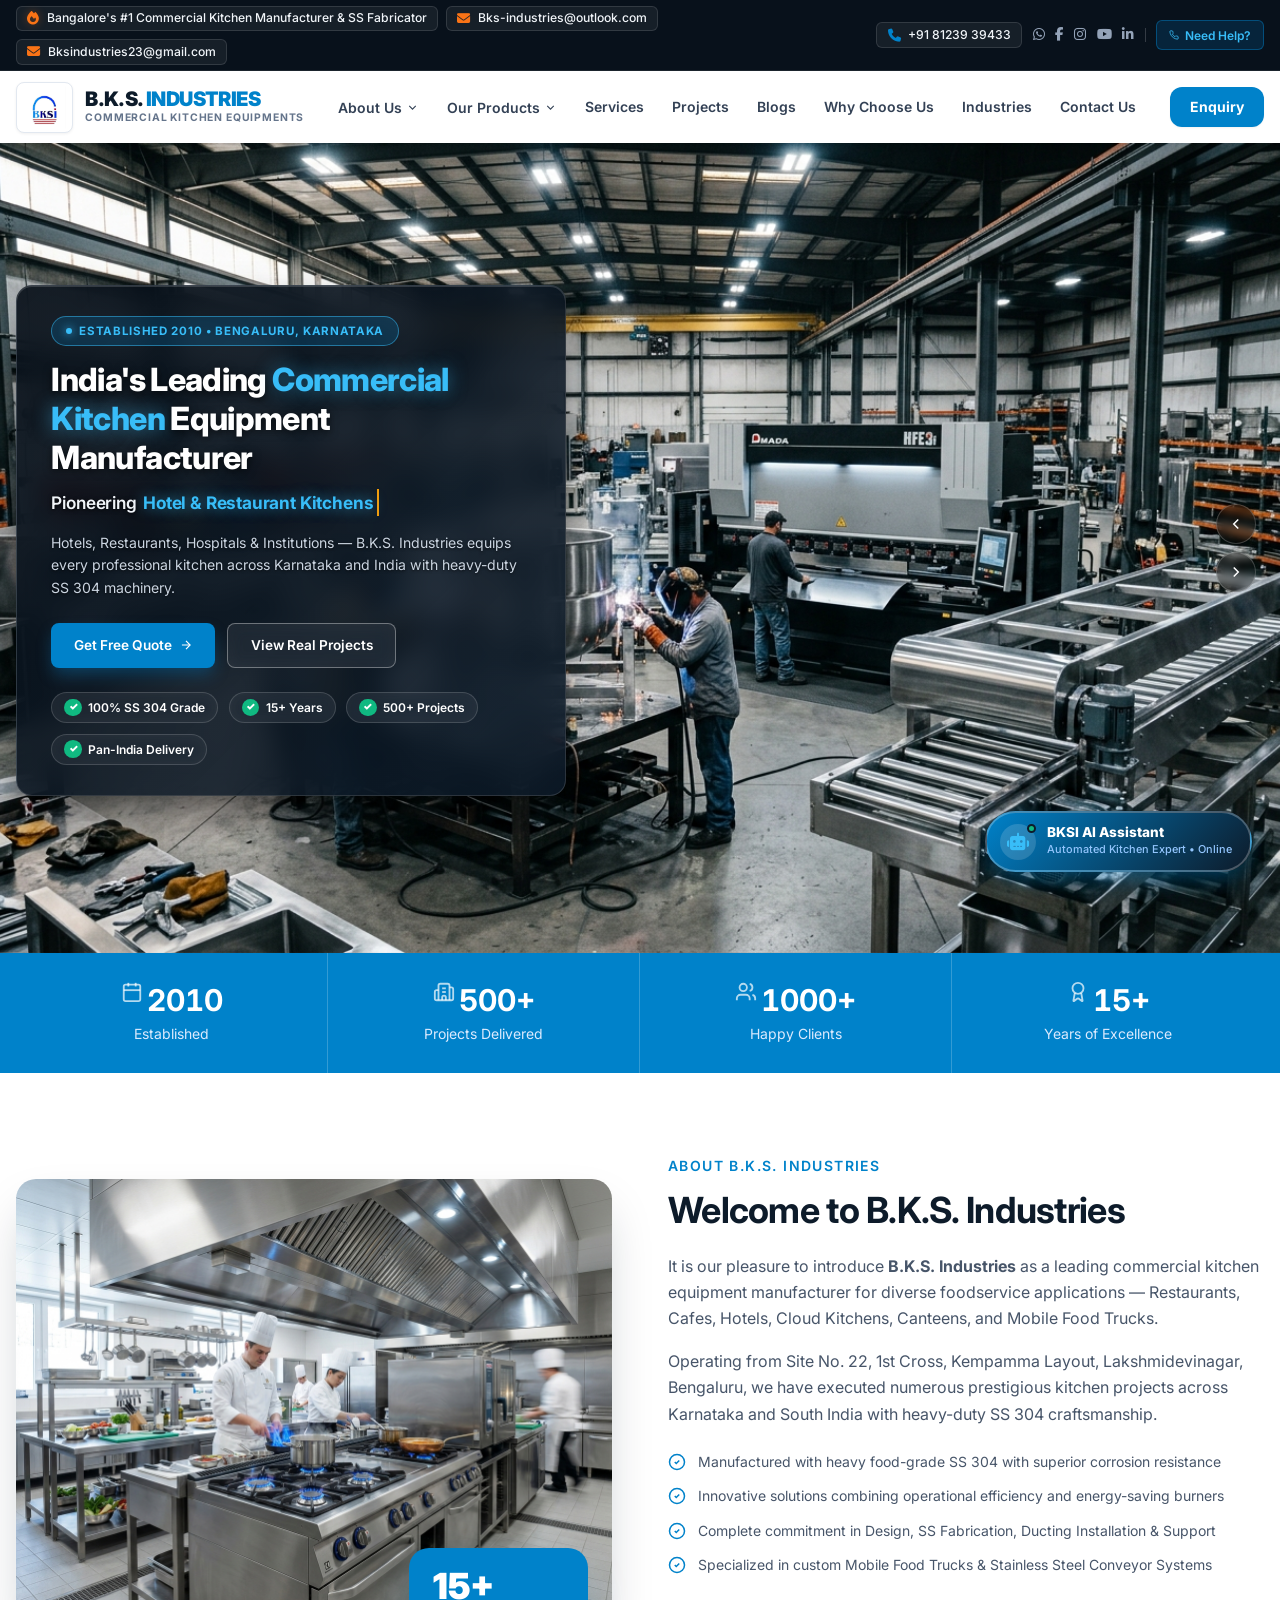
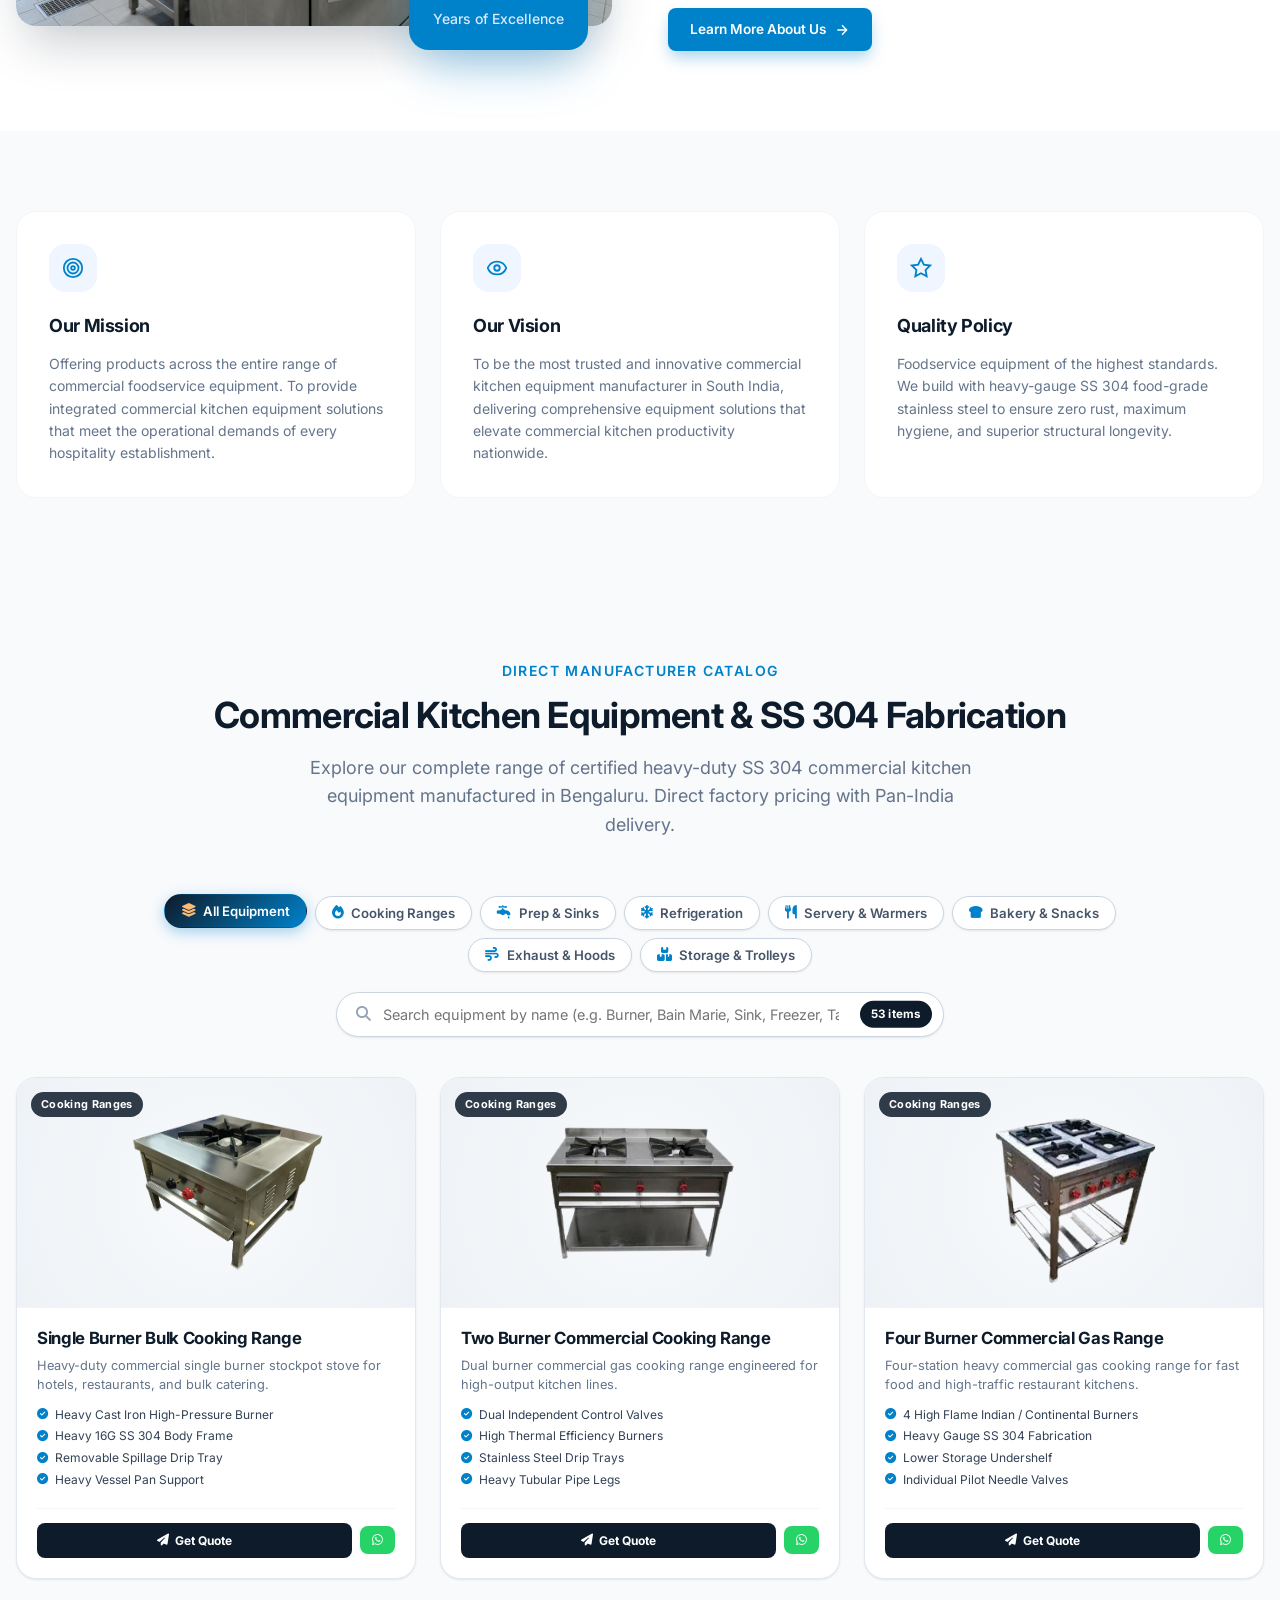
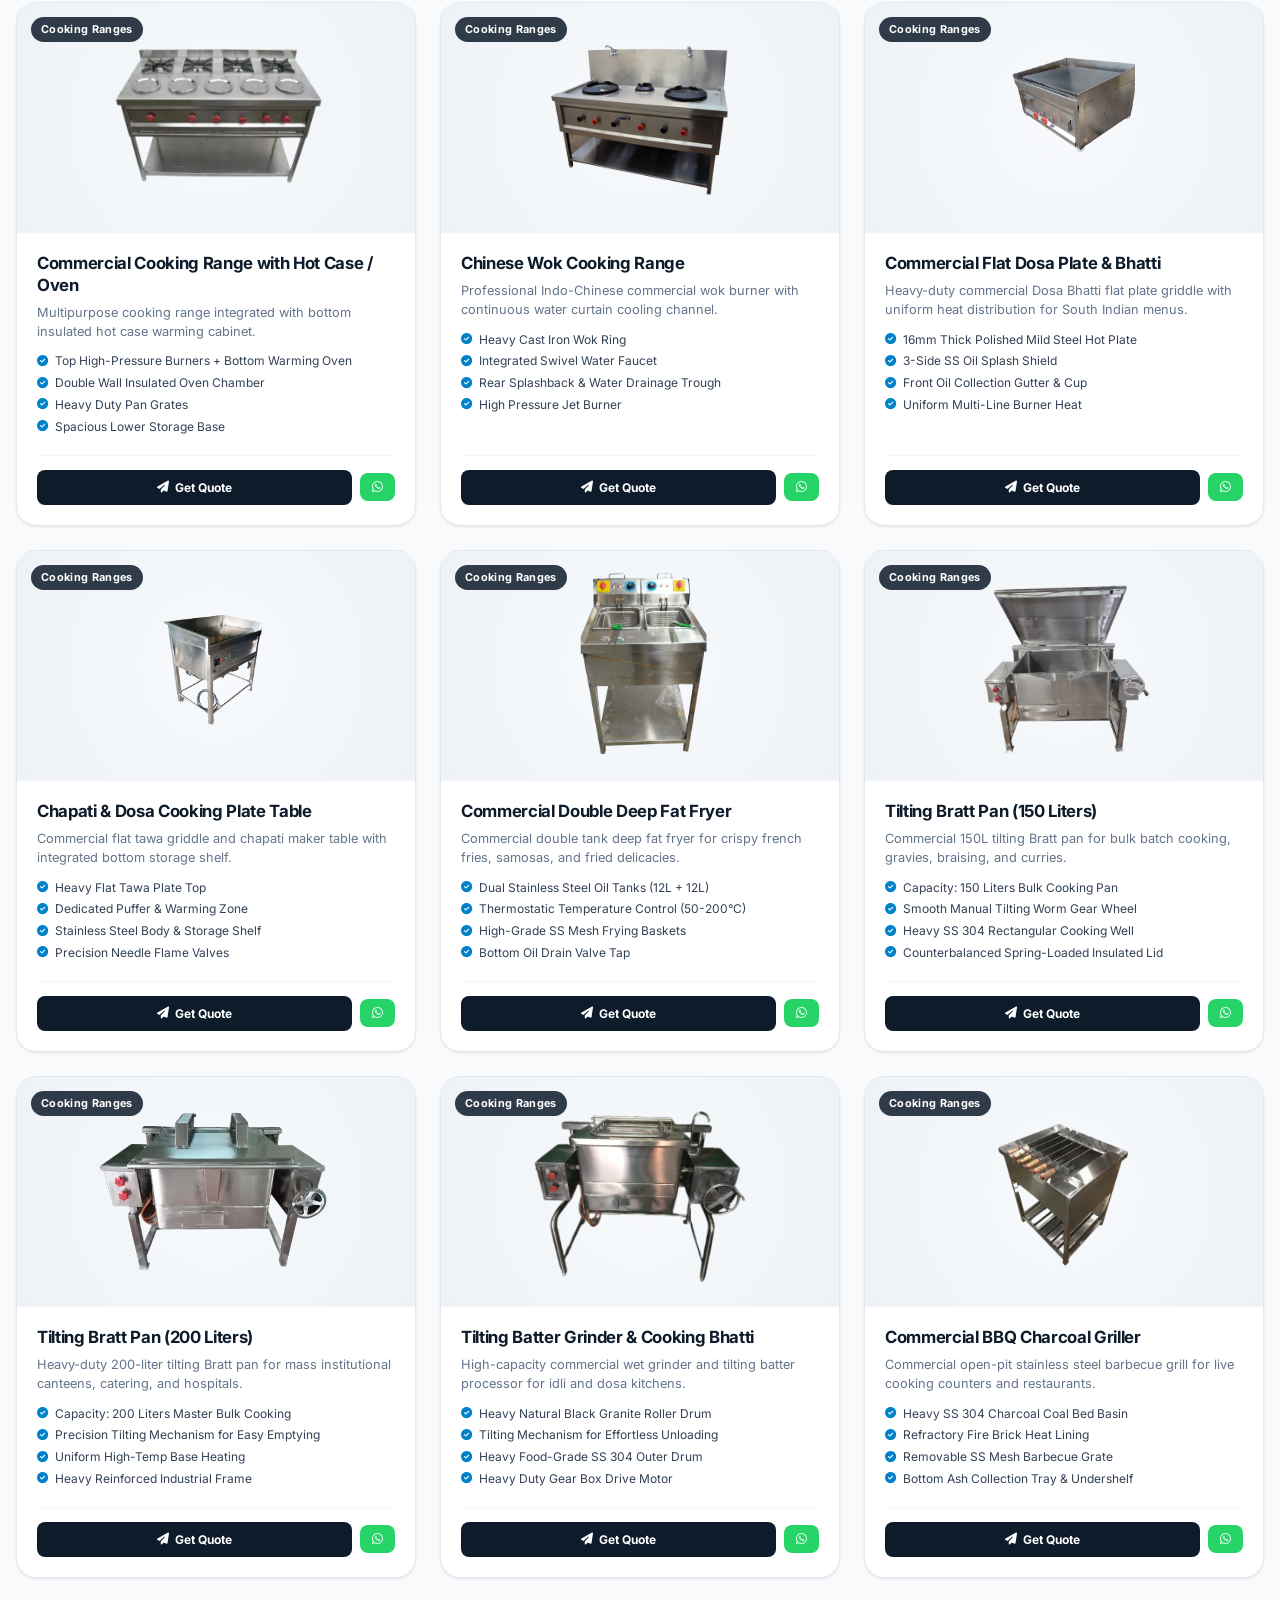
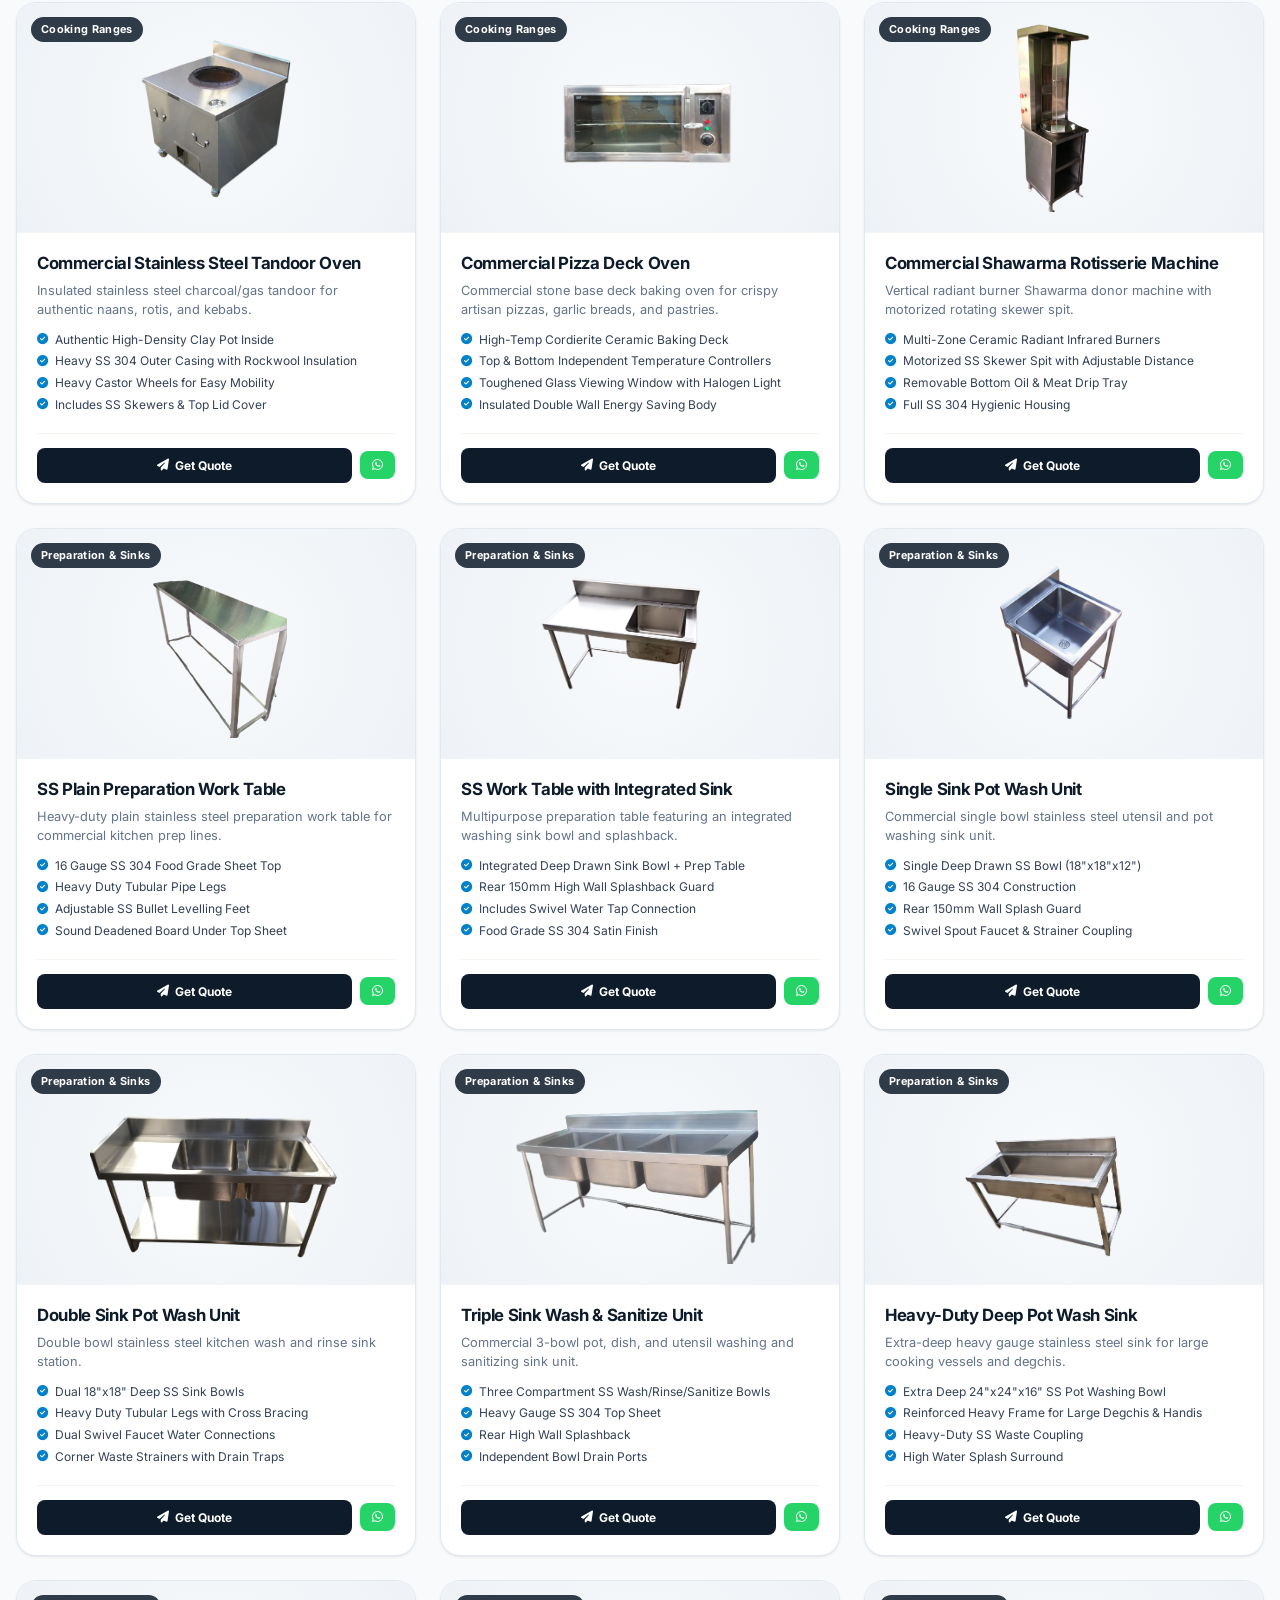
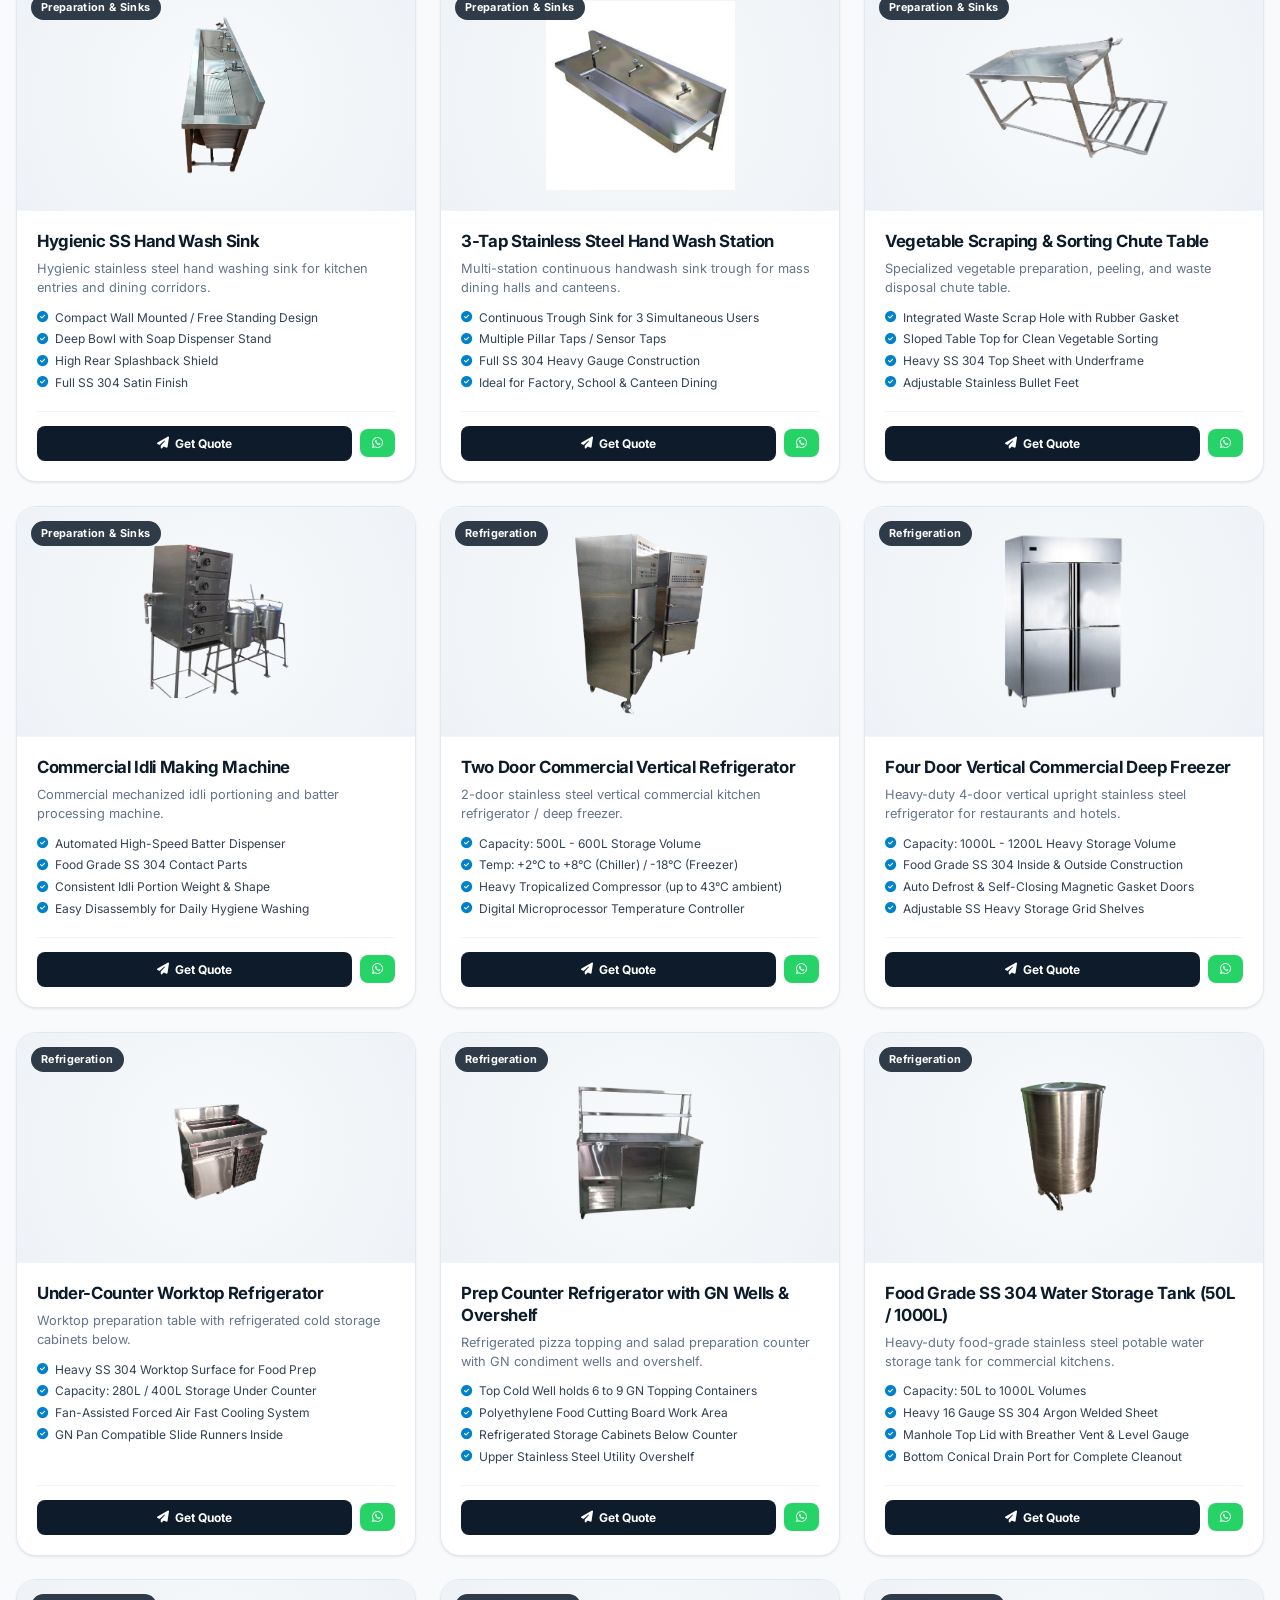
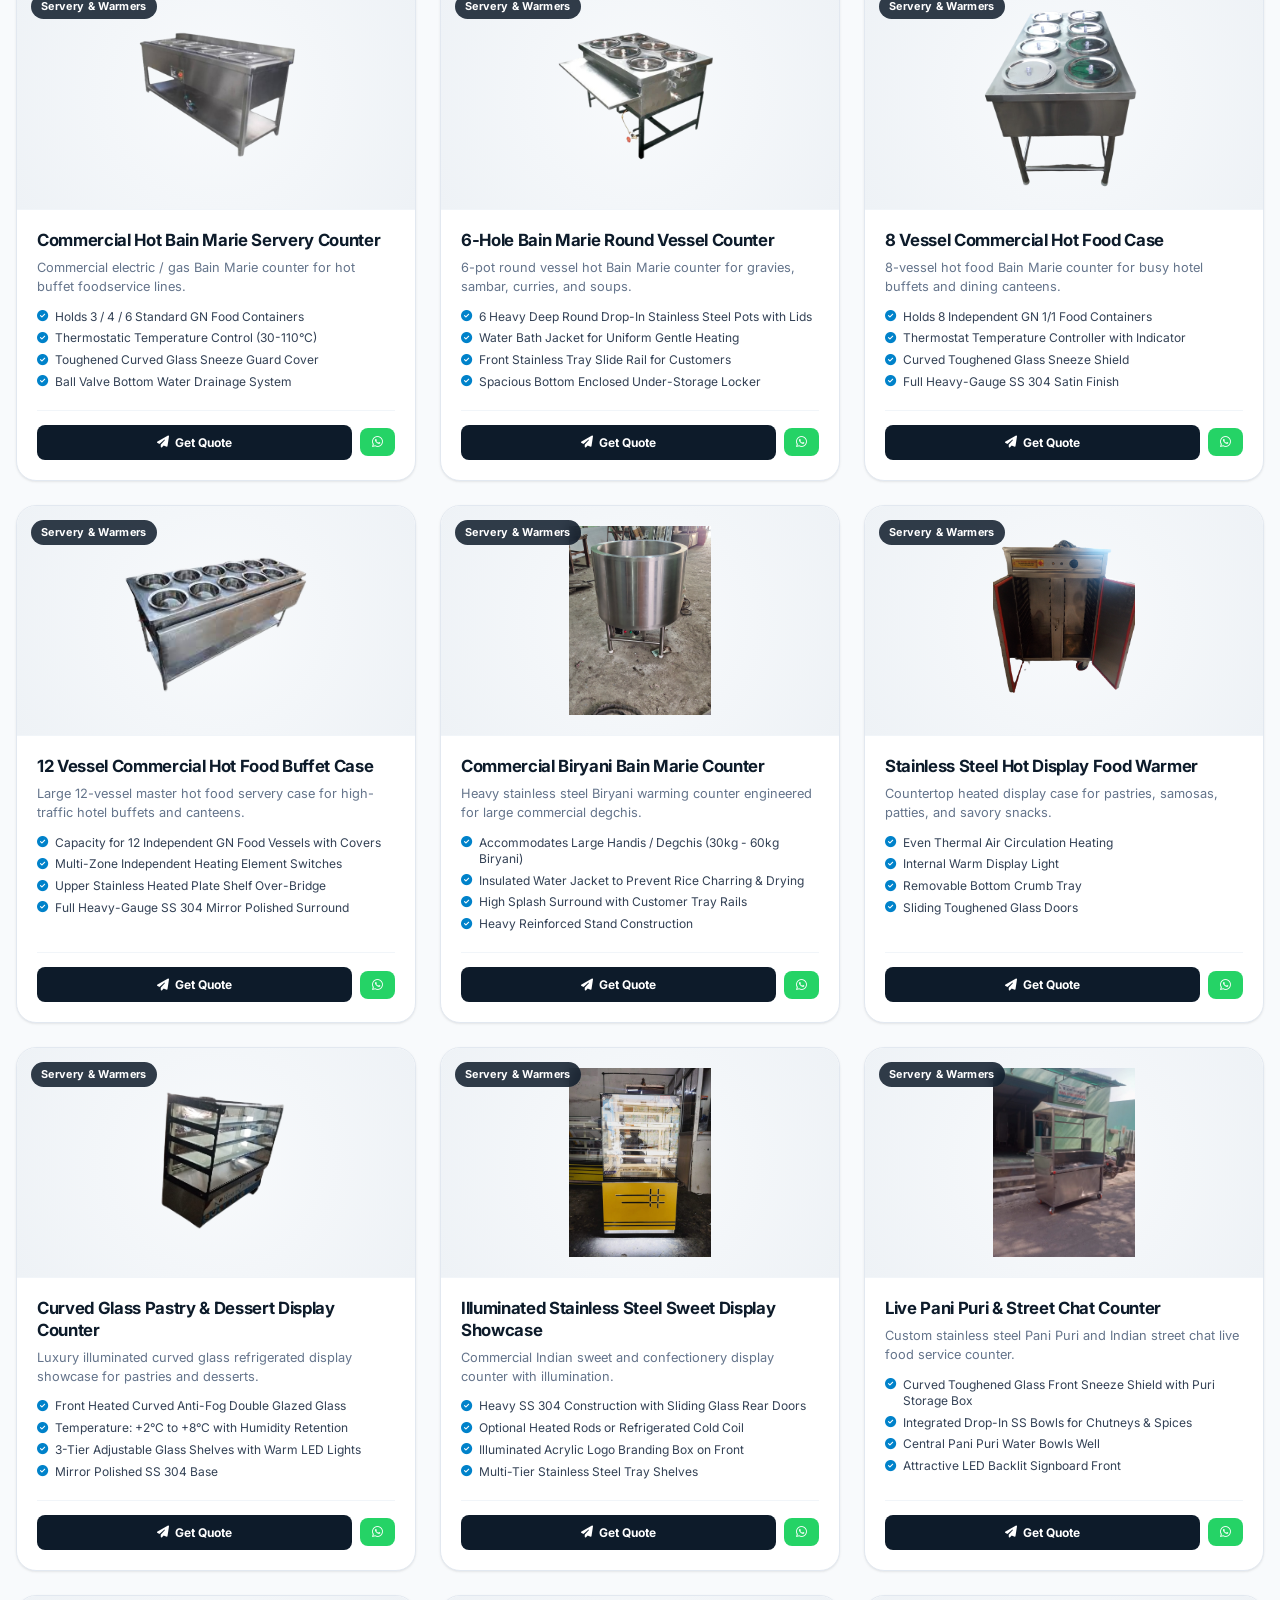
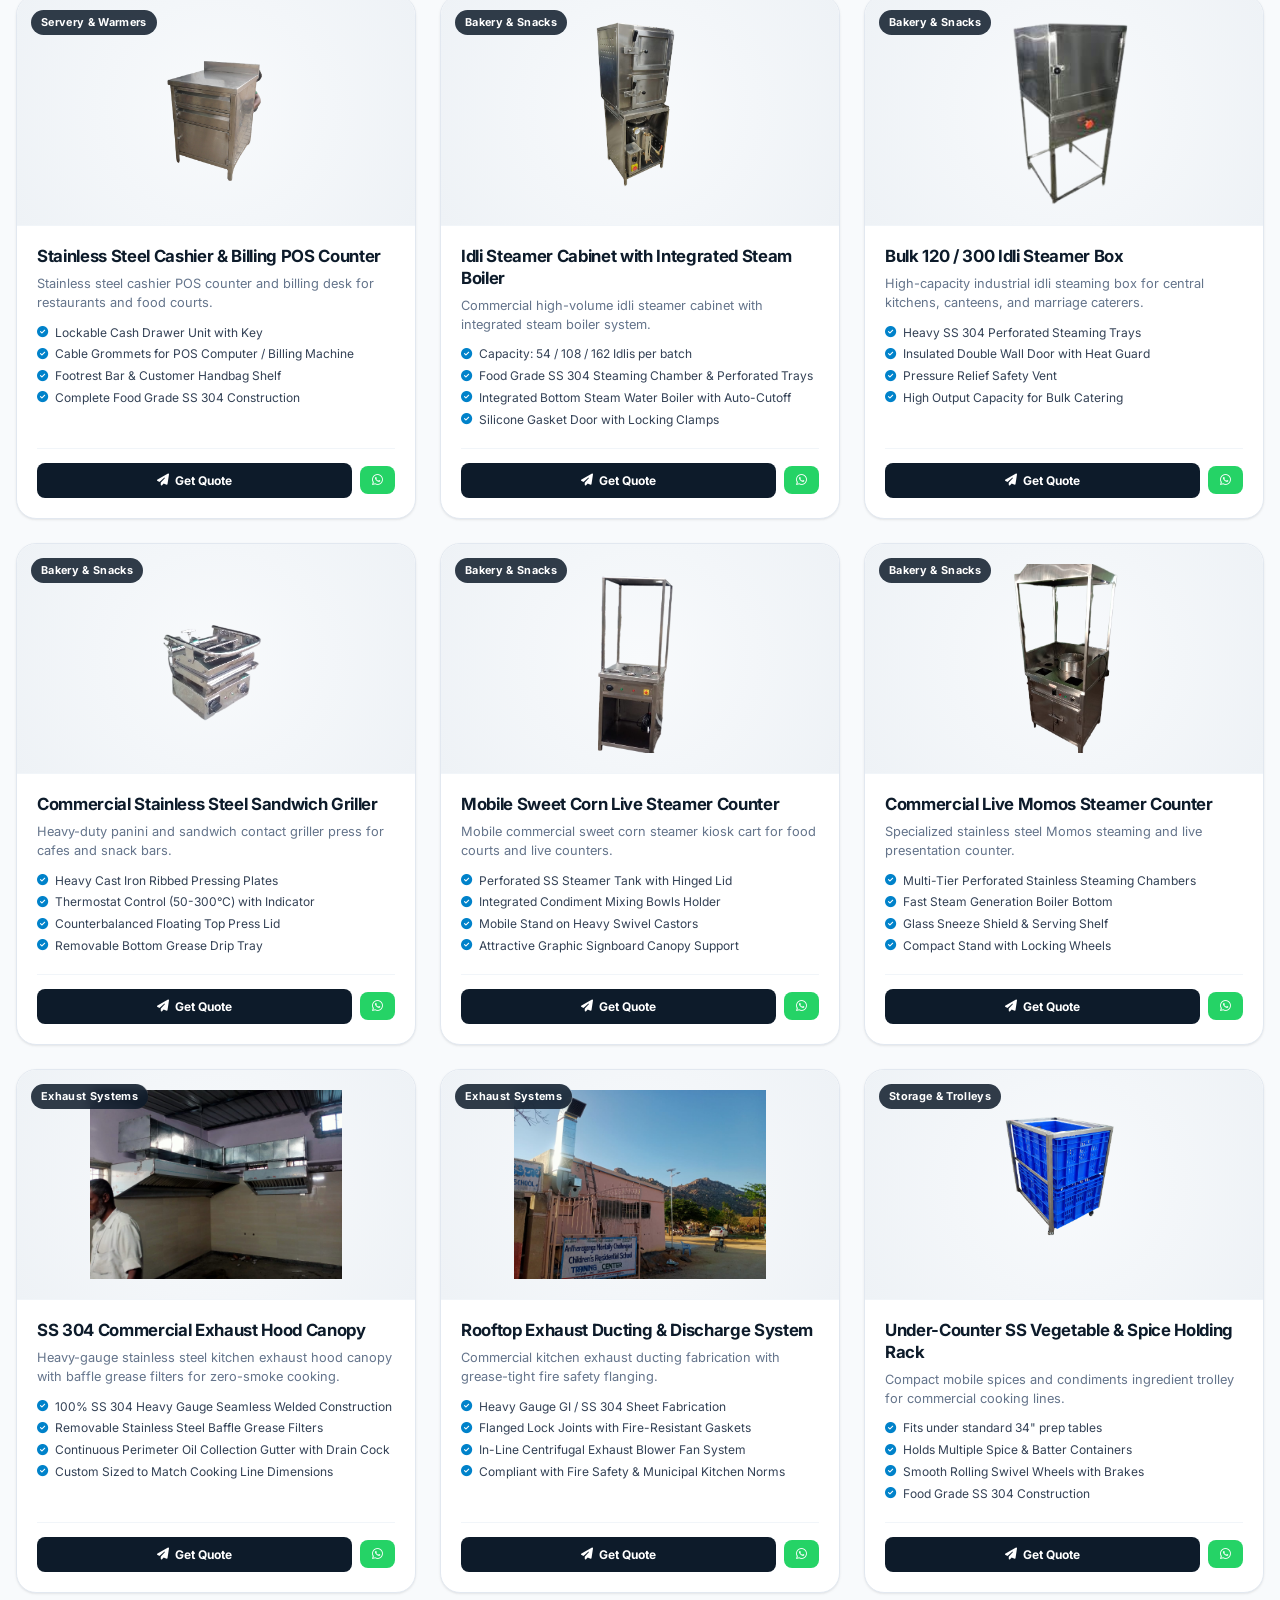
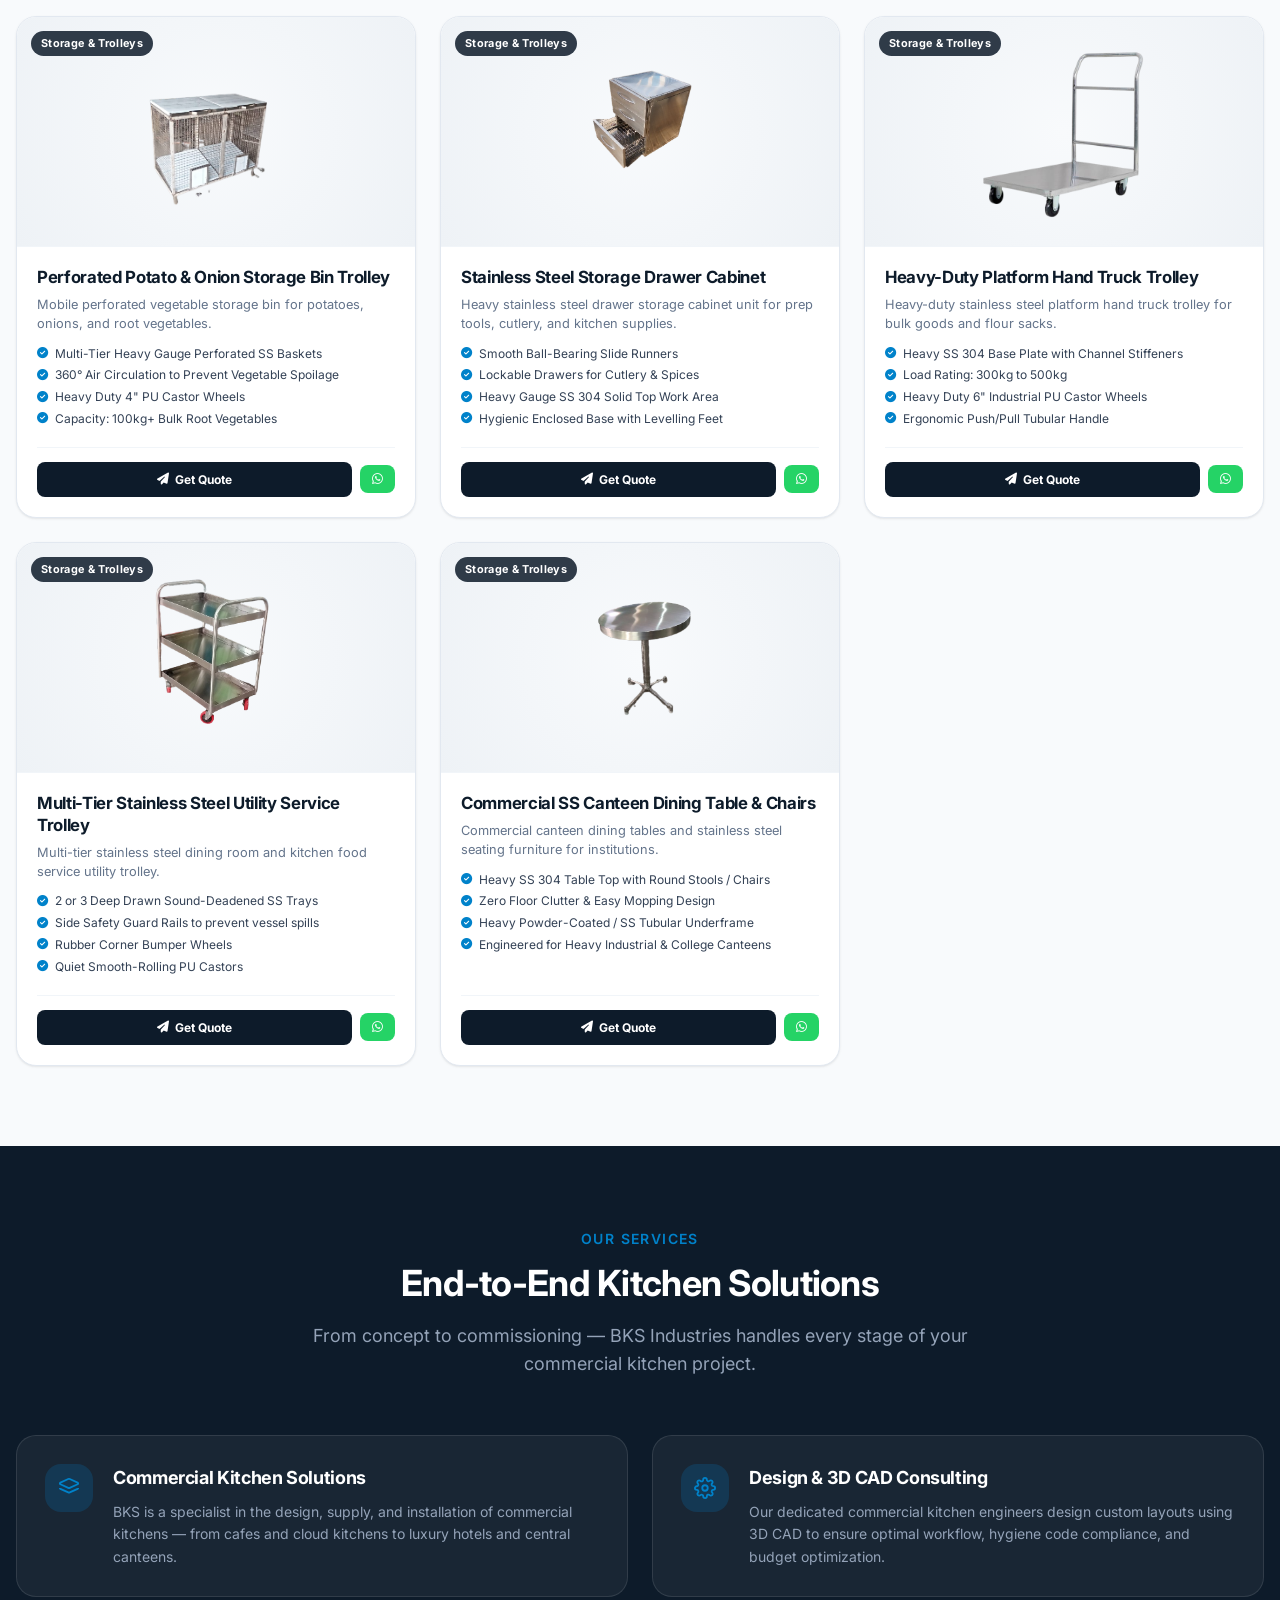
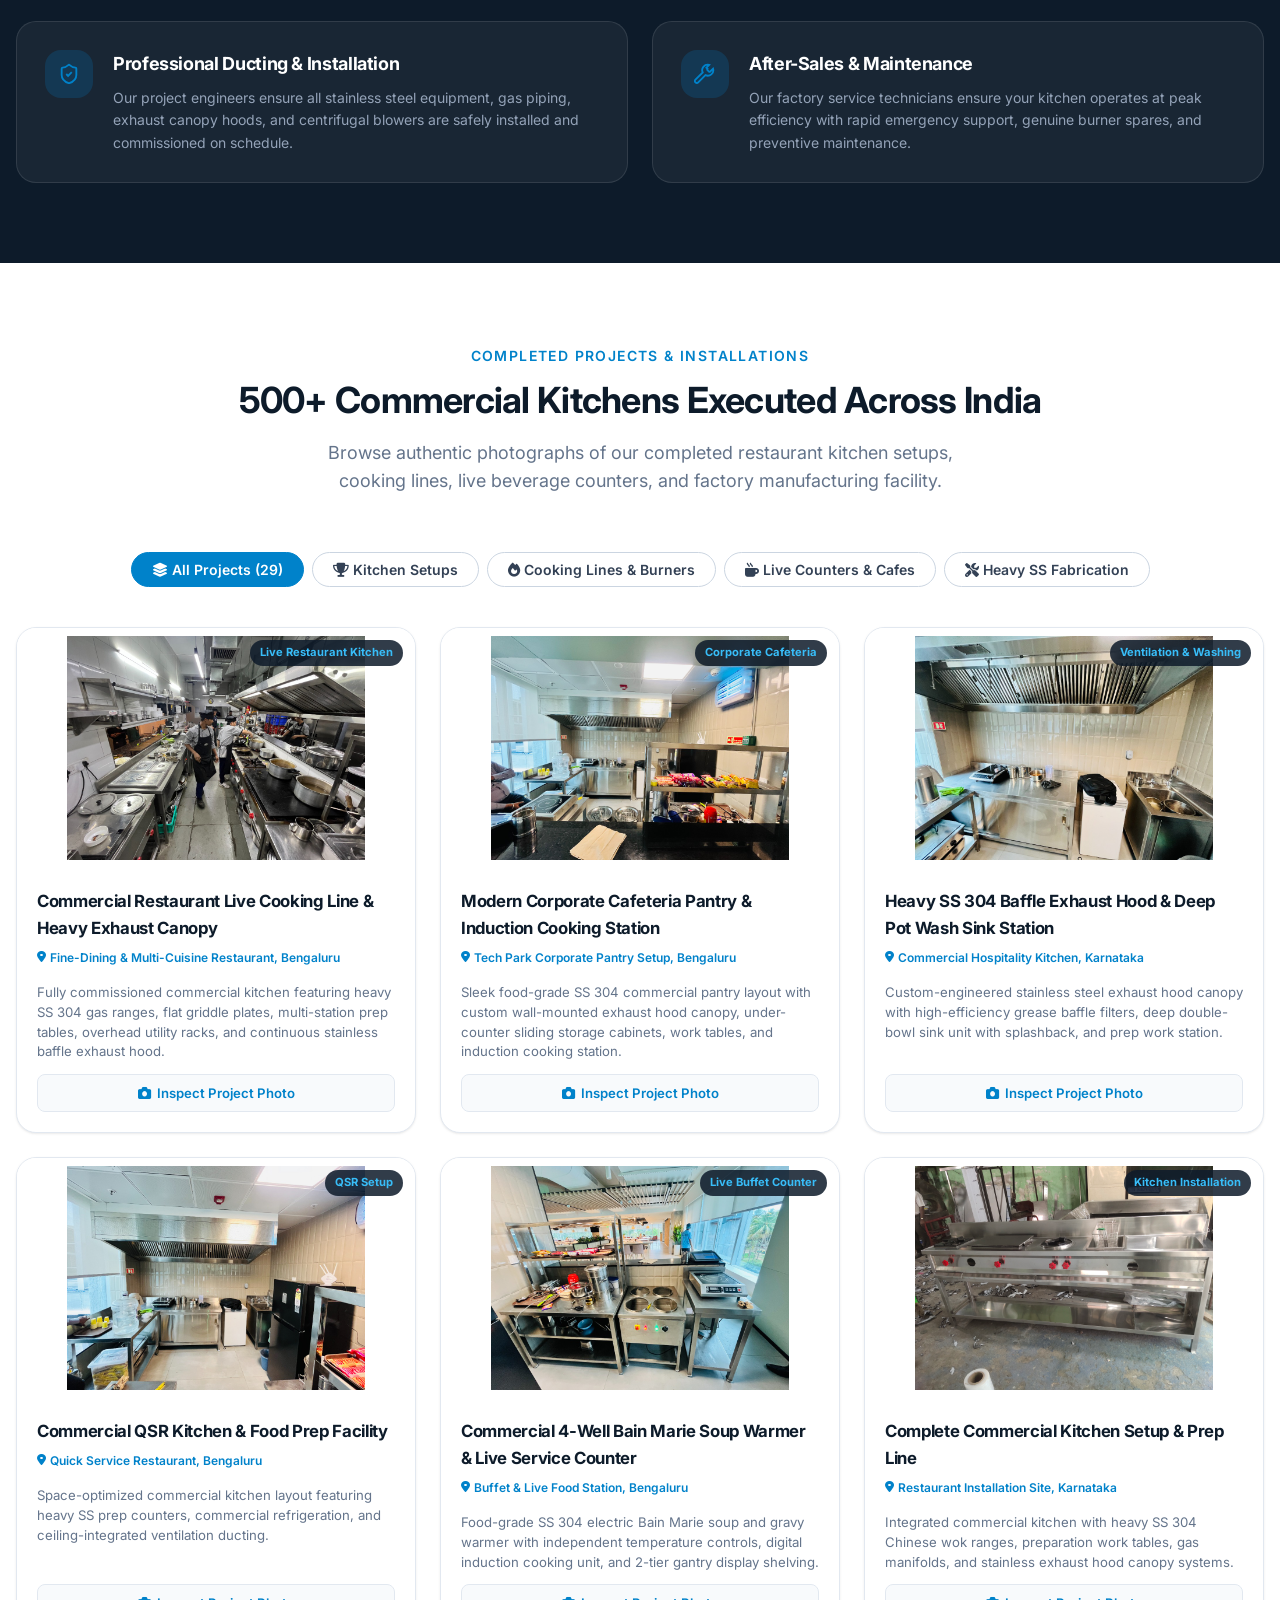
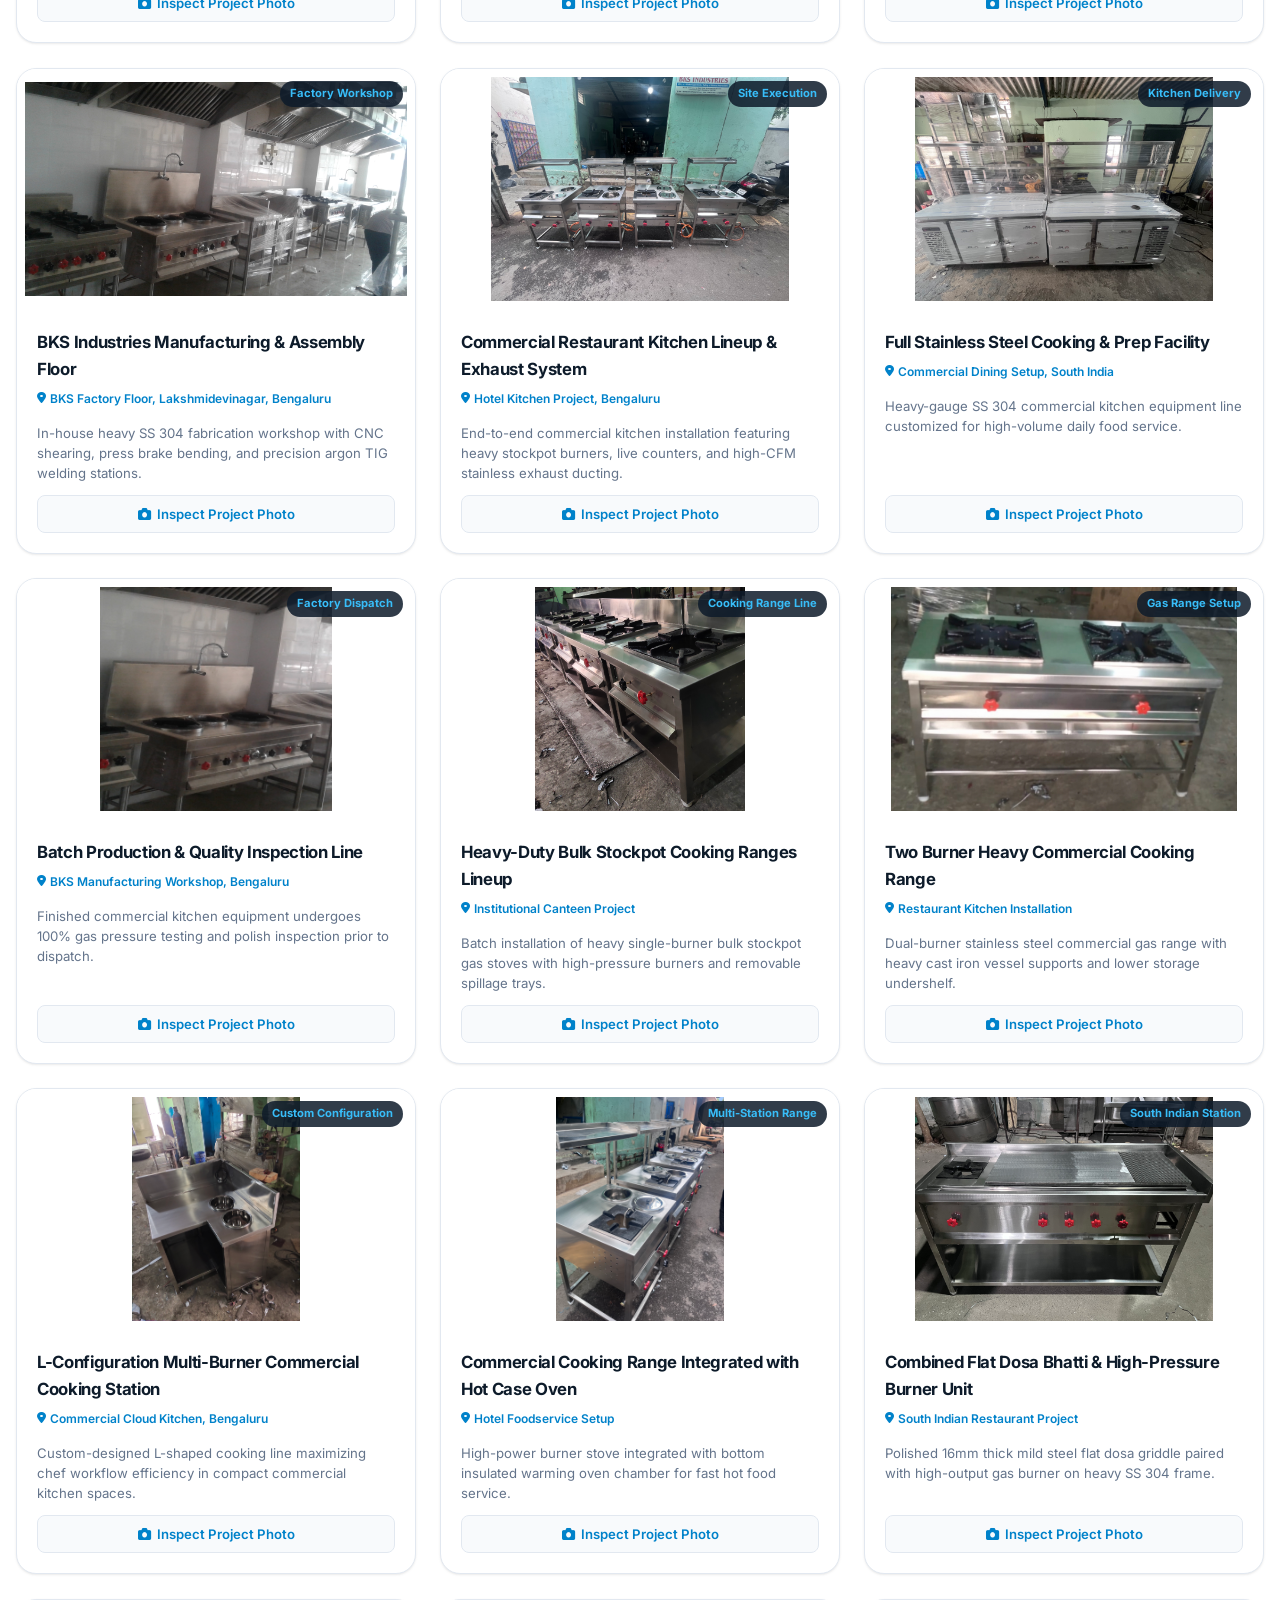
==== index.html @ 23058ec1 "Upload 5 real business installation photos to Completed Projects and interactive Lightbox gallery" ====
<!DOCTYPE html>
<html lang="en-IN">
<head>
  <meta charset="UTF-8">
  <meta name="viewport" content="width=device-width, initial-scale=1.0">
  <title>B.K.S. Industries | #1 Commercial Kitchen Equipment Manufacturer India</title>
  <meta name="description" content="India's leading commercial kitchen equipment manufacturer since 2010. Heavy duty SS304 cooking, refrigeration & wash area for hotels, restaurants & institutions. Free quote!">
  <meta name="keywords" content="commercial kitchen equipment manufacturer India, kitchen equipment manufacturer Bengaluru, hotel kitchen equipment Karnataka, restaurant kitchen equipment, SS304 commercial kitchen equipment, commercial kitchen solution India, BKS Kitchen Equipments">
  <meta name="author" content="B.K.S. Industries">
  <meta name="robots" content="index, follow">

  <!-- Inter Font -->
  <link rel="preconnect" href="https://fonts.googleapis.com">
  <link rel="preconnect" href="https://fonts.gstatic.com" crossorigin>
  <link href="https://fonts.googleapis.com/css2?family=Inter:wght@300;400;500;600;700;800;900&display=swap" rel="stylesheet">

  <!-- Font Awesome Icons -->
  <link rel="stylesheet" href="https://cdnjs.cloudflare.com/ajax/libs/font-awesome/6.4.0/css/all.min.css">

  <!-- Favicon -->
  <link rel="icon" type="image/png" href="images/bksi_official_logo.png">

  <!-- Main Stylesheet -->
  <link rel="stylesheet" href="style.css?v=apolloscale4.0">
</head>
<body>
  <!-- Scroll Progress Indicator -->
  <div id="apolloScrollProgress" class="apollo-scroll-progress"></div>

  <!-- =========================================================================
       1. APOLLO TOP BAR
       ========================================================================= -->
  <div class="apollo-topbar">
    <div class="max-w-7xl apollo-topbar-inner">
      <div class="apollo-topbar-left">
        <div class="apollo-topbar-pill">
          <i class="fa-solid fa-fire pill-icon-fire"></i>
          <span>Bangalore's #1 Commercial Kitchen Manufacturer & SS Fabricator</span>
        </div>
        <a href="mailto:Bks-industries@outlook.com" class="apollo-topbar-pill">
          <i class="fa-solid fa-envelope pill-icon-mail"></i>
          <span>Bks-industries@outlook.com</span>
        </a>
        <a href="mailto:Bksindustries23@gmail.com" class="apollo-topbar-pill">
          <i class="fa-solid fa-envelope pill-icon-mail"></i>
          <span>Bksindustries23@gmail.com</span>
        </a>
      </div>
      <div class="apollo-topbar-right">
        <a href="tel:+918123939433" class="apollo-topbar-pill apollo-topbar-phone">
          <i class="fa-solid fa-phone pill-icon-phone"></i>
          <span>+91 81239 39433</span>
        </a>
        <div class="apollo-topbar-socials">
          <a href="https://wa.me/918123939433" target="_blank" rel="noopener" class="apollo-social-link" aria-label="WhatsApp"><i class="fa-brands fa-whatsapp"></i></a>
          <a href="#" class="apollo-social-link" aria-label="Facebook"><i class="fa-brands fa-facebook-f"></i></a>
          <a href="#" class="apollo-social-link" aria-label="Instagram"><i class="fa-brands fa-instagram"></i></a>
          <a href="#" class="apollo-social-link" aria-label="YouTube"><i class="fa-brands fa-youtube"></i></a>
          <a href="#" class="apollo-social-link" aria-label="LinkedIn"><i class="fa-brands fa-linkedin-in"></i></a>
        </div>
        <div class="apollo-v-divider"></div>
        <a href="tel:+918123939433" class="apollo-help-btn">
          <svg width="10" height="10" viewBox="0 0 24 24" fill="none" stroke="currentColor" stroke-width="2"><path d="M22 16.92v3a2 2 0 0 1-2.18 2 19.79 19.79 0 0 1-8.63-3.07 19.5 19.5 0 0 1-6-6 19.79 19.79 0 0 1-3.07-8.67A2 2 0 0 1 4.11 2h3a2 2 0 0 1 2 1.72 12.84 12.84 0 0 0 .7 2.81 2 2 0 0 1-.45 2.11L8.09 9.91a16 16 0 0 0 6 6l1.27-1.27a2 2 0 0 1 2.11-.45 12.84 12.84 0 0 0 2.81.7A2 2 0 0 1 22 16.92z"></path></svg>
          <span>Need Help?</span>
        </a>
      </div>
    </div>
  </div>

  <!-- =========================================================================
       2. STICKY MAIN NAVBAR WITH APOLLO MEGA MENUS
       ========================================================================= -->
  <header class="apollo-header">
    <div class="max-w-7xl apollo-header-inner">
      <a href="#" class="apollo-brand">
        <img src="images/bksi_official_logo.png" alt="BKSI - BKS Industries Official Logo" class="apollo-brand-logo" width="52" height="52">
        <div class="apollo-brand-text">
          <span class="apollo-brand-name">B.K.S. <span>INDUSTRIES</span></span>
          <span class="apollo-brand-sub">Commercial Kitchen Equipments</span>
        </div>
      </a>

      <nav>
        <ul class="apollo-nav">
          <!-- About Us Mega Menu -->
          <li class="apollo-nav-item">
            <button class="apollo-nav-btn">
              <span>About Us</span>
              <svg width="13" height="13" viewBox="0 0 24 24" fill="none" stroke="currentColor" stroke-width="2"><path d="m6 9 6 6 6-6"></path></svg>
            </button>
            <div class="apollo-mega-menu w-about">
              <p class="apollo-mega-tag">Company</p>
              <div class="apollo-mega-grid-5">
                <a href="#about" class="apollo-mega-card">
                  <img src="images/ai-renders/about_bksi_commercial_kitchen_hd.jpg" alt="About Us">
                  <div class="apollo-mega-card-overlay">
                    <div class="apollo-mega-card-title">About Us</div>
                    <div class="apollo-mega-card-sub">15+ years of excellence</div>
                  </div>
                </a>
                <a href="#services" class="apollo-mega-card">
                  <img src="images/real-gallery/real_commercial_kitchen_line.jpg" alt="Our Services">
                  <div class="apollo-mega-card-overlay">
                    <div class="apollo-mega-card-title">Our Services</div>
                    <div class="apollo-mega-card-sub">End-to-end solutions</div>
                  </div>
                </a>
                <a href="#about" class="apollo-mega-card">
                  <img src="images/real-gallery/real_tilting_cooking_kettle.jpg" alt="Infrastructure">
                  <div class="apollo-mega-card-overlay">
                    <div class="apollo-mega-card-title">Infrastructure</div>
                    <div class="apollo-mega-card-sub">In-house SS workshop</div>
                  </div>
                </a>
                <a href="#industries" class="apollo-mega-card">
                  <img src="images/real-gallery/real_canteen_dining_tables.jpg" alt="Clients">
                  <div class="apollo-mega-card-overlay">
                    <div class="apollo-mega-card-title">Clients</div>
                    <div class="apollo-mega-card-sub">500+ projects</div>
                  </div>
                </a>
                <a href="#contact" class="apollo-mega-card">
                  <img src="images/real-gallery/bks_catalog_sheet_1.jpg" alt="Brochures">
                  <div class="apollo-mega-card-overlay">
                    <div class="apollo-mega-card-title">Brochures</div>
                    <div class="apollo-mega-card-sub">Get technical brochures</div>
                  </div>
                </a>
              </div>
            </div>
          </li>

          <!-- Our Products Mega Menu -->
          <li class="apollo-nav-item">
            <button class="apollo-nav-btn" onclick="scrollToProductsCategory('all')">
              <span>Our Products</span>
              <svg width="13" height="13" viewBox="0 0 24 24" fill="none" stroke="currentColor" stroke-width="2"><path d="m6 9 6 6 6-6"></path></svg>
            </button>
            <div class="apollo-mega-menu w-products">
              <p class="apollo-mega-tag">Direct Manufacturer Catalog</p>
              <div class="apollo-mega-grid-5">
                <a href="#products" onclick="scrollToProductsCategory('cooking')" class="apollo-mega-card">
                  <img src="images/WEB/Four Burner.png" alt="Cooking Ranges">
                  <div class="apollo-mega-card-overlay">
                    <div class="apollo-mega-card-title">Cooking Ranges</div>
                    <div class="apollo-mega-card-sub">Burners, woks, dosa plates</div>
                  </div>
                </a>
                <a href="#products" onclick="scrollToProductsCategory('prep')" class="apollo-mega-card">
                  <img src="images/WEB/Work Table.png" alt="Preparation & Sinks">
                  <div class="apollo-mega-card-overlay">
                    <div class="apollo-mega-card-title">Prep & Sinks</div>
                    <div class="apollo-mega-card-sub">Tables, sinks, trough</div>
                  </div>
                </a>
                <a href="#products" onclick="scrollToProductsCategory('refrigeration')" class="apollo-mega-card">
                  <img src="images/WEB/2 door fridge.png" alt="Refrigeration">
                  <div class="apollo-mega-card-overlay">
                    <div class="apollo-mega-card-title">Refrigeration</div>
                    <div class="apollo-mega-card-sub">Chillers, freezers, tanks</div>
                  </div>
                </a>
                <a href="#products" onclick="scrollToProductsCategory('servery')" class="apollo-mega-card">
                  <img src="images/WEB/Hot-Bain-Marie-Counter.png" alt="Servery & Warmers">
                  <div class="apollo-mega-card-overlay">
                    <div class="apollo-mega-card-title">Servery & Warmers</div>
                    <div class="apollo-mega-card-sub">Bain Marie, hot cases</div>
                  </div>
                </a>
                <a href="#products" onclick="scrollToProductsCategory('storage')" class="apollo-mega-card">
                  <img src="images/WEB/Platform-Trolley.png" alt="Storage & Trolleys">
                  <div class="apollo-mega-card-overlay">
                    <div class="apollo-mega-card-title">Storage & Trolleys</div>
                    <div class="apollo-mega-card-sub">Bins, carts, platform trucks</div>
                  </div>
                </a>
              </div>
            </div>
          </li>

          <li><a href="#services" class="apollo-nav-link">Services</a></li>
          <li><a href="#projects" class="apollo-nav-link">Projects</a></li>
          <li><a href="blogs.html" class="apollo-nav-link">Blogs</a></li>
          <li><a href="#why-us" class="apollo-nav-link">Why Choose Us</a></li>
          <li><a href="#industries" class="apollo-nav-link">Industries</a></li>
          <li><a href="#contact" class="apollo-nav-link">Contact Us</a></li>
        </ul>
      </nav>

      <div>
        <a href="#contact" class="apollo-btn-enquiry">
          <span>Enquiry</span>
        </a>
      </div>
    </div>
  </header>

  <!-- =========================================================================
       3. APOLLO CINEMATIC SPLIT HERO CAROUSEL
       ========================================================================= -->
  <section class="apollo-hero" id="hero">
    <!-- Slide 1: Luxury 5-Star Hotel Kitchen -->
    <div class="apollo-hero-slide active">
      <img src="images/hero-slides/slide1_luxury_hotel_kitchen.jpg" alt="Commercial Kitchen Installation Bengaluru - BKS Industries">
    </div>
    <!-- Slide 2: Commercial Restaurant Setup -->
    <div class="apollo-hero-slide">
      <img src="images/hero-slides/slide2_commercial_restaurant.jpg" alt="Commercial Kitchen Setup - BKS Industries">
    </div>
    <!-- Slide 3: Industrial SS Fabrication -->
    <div class="apollo-hero-slide">
      <img src="images/hero-slides/slide3_industrial_fabrication.jpg" alt="Stainless Steel Kitchen Equipment Fabrication - BKS Industries">
    </div>
    <!-- Slide 4: Custom Mobile Food Truck Setup -->
    <div class="apollo-hero-slide">
      <img src="images/hero-slides/slide4_custom_food_truck.jpg" alt="Custom Mobile Food Truck SS Fabrication - BKS Industries">
    </div>
    <!-- Slide 5: Exhaust Hood Canopy & Ducting System -->
    <div class="apollo-hero-slide">
      <img src="images/hero-slides/slide5_exhaust_ventilation.jpg" alt="Commercial Kitchen Exhaust Hood & Ducting - BKS Industries">
    </div>

    <!-- Angled Split Polygon Dark Overlay -->
    <div class="apollo-hero-split-overlay"></div>

    <div class="max-w-7xl apollo-hero-content">
      <div class="apollo-hero-textbox">
        <div class="apollo-hero-tag">
          <span class="apollo-hero-tag-dot"></span>
          <span>ESTABLISHED 2010 &bull; BENGALURU, KARNATAKA</span>
        </div>
        <h1 class="apollo-hero-title">
          India's Leading <span>Commercial Kitchen</span> Equipment Manufacturer
        </h1>
        <p class="apollo-hero-typed">
          Pioneering <span id="typedWord">Kitchen Solutions</span>
        </p>
        <p class="apollo-hero-desc">
          Hotels, Restaurants, Hospitals & Institutions &mdash; B.K.S. Industries equips every professional kitchen across Karnataka and India with heavy-duty SS 304 machinery.
        </p>
        <div class="apollo-hero-btn-group">
          <a href="#contact" class="apollo-btn-primary">
            <span>Get Free Quote</span>
            <svg width="14" height="14" viewBox="0 0 24 24" fill="none" stroke="currentColor" stroke-width="2"><path d="M5 12h14"></path><path d="m12 5 7 7-7 7"></path></svg>
          </a>
          <a href="#projects" class="apollo-btn-outline-white">
            <span>View Real Projects</span>
          </a>
        </div>
        <div class="apollo-hero-chips">
          <div class="apollo-hero-chip">
            <span class="apollo-chip-check">&#10003;</span>
            <span>100% SS 304 Grade</span>
          </div>
          <div class="apollo-hero-chip">
            <span class="apollo-chip-check">&#10003;</span>
            <span>15+ Years</span>
          </div>
          <div class="apollo-hero-chip">
            <span class="apollo-chip-check">&#10003;</span>
            <span>500+ Projects</span>
          </div>
          <div class="apollo-hero-chip">
            <span class="apollo-chip-check">&#10003;</span>
            <span>Pan-India Delivery</span>
          </div>
        </div>
      </div>
    </div>

    <!-- Carousel Arrow Controls -->
    <div class="apollo-hero-arrows">
      <button class="apollo-hero-arrow-btn" id="heroPrevBtn" aria-label="Previous Slide">
        <svg width="18" height="18" viewBox="0 0 24 24" fill="none" stroke="currentColor" stroke-width="2"><path d="m15 18-6-6 6-6"></path></svg>
      </button>
      <button class="apollo-hero-arrow-btn" id="heroNextBtn" aria-label="Next Slide">
        <svg width="18" height="18" viewBox="0 0 24 24" fill="none" stroke="currentColor" stroke-width="2"><path d="m9 18 6-6-6-6"></path></svg>
      </button>
    </div>
  </section>

  <!-- =========================================================================
       5. SOLID BLUE STATS COUNTER BAR (#0082CA)
       ========================================================================= -->
  <section class="apollo-stats-section">
    <div class="max-w-7xl">
      <div class="apollo-stats-grid">
        <div class="apollo-stat-col reveal-init reveal-fade-up stagger-1">
          <svg width="22" height="22" viewBox="0 0 24 24" fill="none" stroke="currentColor" stroke-width="2" style="margin:0 auto 0.5rem;"><path d="M8 2v4"></path><path d="M16 2v4"></path><rect width="18" height="18" x="3" y="4" rx="2"></rect><path d="M3 10h18"></path></svg>
          <p class="apollo-stat-num" data-target="2010" data-prefix="" data-suffix="">2010</p>
          <p class="apollo-stat-label">Established</p>
        </div>
        <div class="apollo-stat-col reveal-init reveal-fade-up stagger-2">
          <svg width="22" height="22" viewBox="0 0 24 24" fill="none" stroke="currentColor" stroke-width="2" style="margin:0 auto 0.5rem;"><path d="M10 12h4"></path><path d="M10 8h4"></path><path d="M14 21v-3a2 2 0 0 0-4 0v3"></path><path d="M6 10H4a2 2 0 0 0-2 2v7a2 2 0 0 0 2 2h16a2 2 0 0 0 2-2V9a2 2 0 0 0-2-2h-2"></path><path d="M6 21V5a2 2 0 0 1 2-2h8a2 2 0 0 1 2 2v16"></path></svg>
          <p class="apollo-stat-num" data-target="500" data-prefix="" data-suffix="+">500+</p>
          <p class="apollo-stat-label">Projects Delivered</p>
        </div>
        <div class="apollo-stat-col reveal-init reveal-fade-up stagger-3">
          <svg width="22" height="22" viewBox="0 0 24 24" fill="none" stroke="currentColor" stroke-width="2" style="margin:0 auto 0.5rem;"><path d="M16 21v-2a4 4 0 0 0-4-4H6a4 4 0 0 0-4 4v2"></path><circle cx="9" cy="7" r="4"></circle><path d="M22 21v-2a4 4 0 0 0-3-3.87"></path><path d="M16 3.13a4 4 0 0 1 0 7.75"></path></svg>
          <p class="apollo-stat-num" data-target="1000" data-prefix="" data-suffix="+">1000+</p>
          <p class="apollo-stat-label">Happy Clients</p>
        </div>
        <div class="apollo-stat-col reveal-init reveal-fade-up stagger-4">
          <svg width="22" height="22" viewBox="0 0 24 24" fill="none" stroke="currentColor" stroke-width="2" style="margin:0 auto 0.5rem;"><circle cx="12" cy="8" r="6"></circle><path d="m15.477 12.89 1.515 8.526a.5.5 0 0 1-.81.47l-3.58-2.687a1 1 0 0 0-1.197 0l-3.586 2.686a.5.5 0 0 1-.81-.469l1.514-8.526"></path></svg>
          <p class="apollo-stat-num" data-target="15" data-prefix="" data-suffix="+">15+</p>
          <p class="apollo-stat-label">Years of Excellence</p>
        </div>
      </div>
    </div>
  </section>

  <!-- =========================================================================
       6. ABOUT BKS INDUSTRIES (APOLLO 2-COLUMN SPLIT)
       ========================================================================= -->
  <section class="apollo-section" id="about">
    <div class="max-w-7xl">
      <div class="apollo-about-grid">
        <div class="apollo-about-media reveal-init reveal-fade-left">
          <div class="apollo-about-img-box">
            <img src="images/ai-renders/about_bksi_commercial_kitchen_hd.jpg" alt="BKS Commercial Kitchen Installation" loading="lazy">
          </div>
          <div class="apollo-about-floating-card">
            <p class="apollo-floating-num">15+</p>
            <p class="apollo-floating-label">Years of Excellence</p>
          </div>
        </div>

        <div class="reveal-init reveal-fade-right">
          <span class="apollo-section-tag">About B.K.S. Industries</span>
          <h2 class="apollo-section-title" style="margin-bottom: 1.25rem;">
            Welcome to B.K.S. Industries
          </h2>
          <p style="color: var(--text-slate-600); margin-bottom: 1rem; line-height: 1.65;">
            It is our pleasure to introduce <strong>B.K.S. Industries</strong> as a leading commercial kitchen equipment manufacturer for diverse foodservice applications &mdash; Restaurants, Cafes, Hotels, Cloud Kitchens, Canteens, and Mobile Food Trucks.
          </p>
          <p style="color: var(--text-slate-600); margin-bottom: 1rem; line-height: 1.65;">
            Operating from Site No. 22, 1st Cross, Kempamma Layout, Lakshmidevinagar, Bengaluru, we have executed numerous prestigious kitchen projects across Karnataka and South India with heavy-duty SS 304 craftsmanship.
          </p>
          <ul class="apollo-checklist">
            <li class="apollo-checklist-item">
              <svg width="18" height="18" viewBox="0 0 24 24" fill="none" stroke="currentColor" stroke-width="2"><circle cx="12" cy="12" r="10"></circle><path d="m9 12 2 2 4-4"></path></svg>
              <span>Manufactured with heavy food-grade SS 304 with superior corrosion resistance</span>
            </li>
            <li class="apollo-checklist-item">
              <svg width="18" height="18" viewBox="0 0 24 24" fill="none" stroke="currentColor" stroke-width="2"><circle cx="12" cy="12" r="10"></circle><path d="m9 12 2 2 4-4"></path></svg>
              <span>Innovative solutions combining operational efficiency and energy-saving burners</span>
            </li>
            <li class="apollo-checklist-item">
              <svg width="18" height="18" viewBox="0 0 24 24" fill="none" stroke="currentColor" stroke-width="2"><circle cx="12" cy="12" r="10"></circle><path d="m9 12 2 2 4-4"></path></svg>
              <span>Complete commitment in Design, SS Fabrication, Ducting Installation & Support</span>
            </li>
            <li class="apollo-checklist-item">
              <svg width="18" height="18" viewBox="0 0 24 24" fill="none" stroke="currentColor" stroke-width="2"><circle cx="12" cy="12" r="10"></circle><path d="m9 12 2 2 4-4"></path></svg>
              <span>Specialized in custom Mobile Food Trucks & Stainless Steel Conveyor Systems</span>
            </li>
          </ul>
          <a href="#contact" class="apollo-btn-primary">
            <span>Learn More About Us</span>
            <svg width="16" height="16" viewBox="0 0 24 24" fill="none" stroke="currentColor" stroke-width="2"><path d="M5 12h14"></path><path d="m12 5 7 7-7 7"></path></svg>
          </a>
        </div>
      </div>
    </div>
  </section>

  <!-- =========================================================================
       7. MISSION, VISION & QUALITY POLICY PILLARS
       ========================================================================= -->
  <section class="apollo-section bg-slate">
    <div class="max-w-7xl">
      <div class="apollo-pillars-grid">
        <div class="apollo-pillar-card reveal-init reveal-fade-up stagger-1">
          <div class="apollo-pillar-icon">
            <svg width="22" height="22" viewBox="0 0 24 24" fill="none" stroke="currentColor" stroke-width="2"><circle cx="12" cy="12" r="10"></circle><circle cx="12" cy="12" r="6"></circle><circle cx="12" cy="12" r="2"></circle></svg>
          </div>
          <h3 class="apollo-pillar-title">Our Mission</h3>
          <p class="apollo-pillar-desc">
            Offering products across the entire range of commercial foodservice equipment. To provide integrated commercial kitchen equipment solutions that meet the operational demands of every hospitality establishment.
          </p>
        </div>

        <div class="apollo-pillar-card reveal-init reveal-fade-up stagger-2">
          <div class="apollo-pillar-icon">
            <svg width="22" height="22" viewBox="0 0 24 24" fill="none" stroke="currentColor" stroke-width="2"><path d="M2.062 12.348a1 1 0 0 1 0-.696 10.75 10.75 0 0 1 19.876 0 1 1 0 0 1 0 .696 10.75 10.75 0 0 1-19.876 0"></path><circle cx="12" cy="12" r="3"></circle></svg>
          </div>
          <h3 class="apollo-pillar-title">Our Vision</h3>
          <p class="apollo-pillar-desc">
            To be the most trusted and innovative commercial kitchen equipment manufacturer in South India, delivering comprehensive equipment solutions that elevate commercial kitchen productivity nationwide.
          </p>
        </div>

        <div class="apollo-pillar-card reveal-init reveal-fade-up stagger-3">
          <div class="apollo-pillar-icon">
            <svg width="22" height="22" viewBox="0 0 24 24" fill="none" stroke="currentColor" stroke-width="2"><polygon points="12 2 15.09 8.26 22 9.27 17 14.14 18.18 21.02 12 17.77 5.82 21.02 7 14.14 2 9.27 8.91 8.26 12 2"></polygon></svg>
          </div>
          <h3 class="apollo-pillar-title">Quality Policy</h3>
          <p class="apollo-pillar-desc">
            Foodservice equipment of the highest standards. We build with heavy-gauge SS 304 food-grade stainless steel to ensure zero rust, maximum hygiene, and superior structural longevity.
          </p>
        </div>
      </div>
    </div>
  </section>

  <!-- =========================================================================
       8. OUR PRODUCTS CATALOG (AUTHENTIC FACTORY FABRICATIONS FROM IMAGES/WEB)
       ========================================================================= -->
  <section class="apollo-section" id="products" style="background-color: var(--bg-slate-50);">
    <div class="max-w-7xl">
      <div class="apollo-section-head reveal-init reveal-fade-up">
        <span class="apollo-section-tag">Direct Manufacturer Catalog</span>
        <h2 class="apollo-section-title">Commercial Kitchen Equipment & SS 304 Fabrication</h2>
        <p class="apollo-section-desc">
          Explore our complete range of certified heavy-duty SS 304 commercial kitchen equipment manufactured in Bengaluru. Direct factory pricing with Pan-India delivery.
        </p>
      </div>

      <!-- Interactive Filter Pills & Search Bar -->
      <div class="products-control-bar reveal-init reveal-fade-up">
        <div class="products-filter-pills" id="productsFilterPills">
          <button type="button" class="prod-filter-pill active" data-filter="all" onclick="filterProducts('all')">
            <i class="fa-solid fa-layer-group"></i> All Equipment
          </button>
          <button type="button" class="prod-filter-pill" data-filter="cooking" onclick="filterProducts('cooking')">
            <i class="fa-solid fa-fire"></i> Cooking Ranges
          </button>
          <button type="button" class="prod-filter-pill" data-filter="prep" onclick="filterProducts('prep')">
            <i class="fa-solid fa-faucet-drip"></i> Prep & Sinks
          </button>
          <button type="button" class="prod-filter-pill" data-filter="refrigeration" onclick="filterProducts('refrigeration')">
            <i class="fa-solid fa-snowflake"></i> Refrigeration
          </button>
          <button type="button" class="prod-filter-pill" data-filter="servery" onclick="filterProducts('servery')">
            <i class="fa-solid fa-utensils"></i> Servery & Warmers
          </button>
          <button type="button" class="prod-filter-pill" data-filter="bakery" onclick="filterProducts('bakery')">
            <i class="fa-solid fa-bread-slice"></i> Bakery & Snacks
          </button>
          <button type="button" class="prod-filter-pill" data-filter="exhaust" onclick="filterProducts('exhaust')">
            <i class="fa-solid fa-wind"></i> Exhaust & Hoods
          </button>
          <button type="button" class="prod-filter-pill" data-filter="storage" onclick="filterProducts('storage')">
            <i class="fa-solid fa-boxes-stacked"></i> Storage & Trolleys
          </button>
        </div>

        <div class="products-search-box">
          <i class="fa-solid fa-magnifying-glass products-search-icon"></i>
          <input type="text" id="productsSearchInput" class="products-search-input" placeholder="Search equipment by name (e.g. Burner, Bain Marie, Sink, Freezer, Tandoor)..." oninput="handleProductsSearch(this.value)">
          <span id="productsCountBadge" class="products-count-badge">53 items</span>
        </div>
      </div>

      <!-- Dynamic Product Cards Grid -->
      <div class="products-grid" id="productsGrid">
        <!-- Injected via JavaScript -->
      </div>
    </div>
  </section>

  <!-- =========================================================================
       9. OUR SERVICES (DARK NAVY #0D1B2A)
       ========================================================================= -->
  <section class="apollo-section bg-navy" id="services">
    <div class="max-w-7xl">
      <div class="apollo-section-head reveal-init reveal-fade-up">
        <span class="apollo-section-tag">Our Services</span>
        <h2 class="apollo-section-title">End-to-End Kitchen Solutions</h2>
        <p class="apollo-section-desc">
          From concept to commissioning &mdash; BKS Industries handles every stage of your commercial kitchen project.
        </p>
      </div>

      <div class="apollo-services-grid">
        <div class="apollo-service-box">
          <div class="apollo-service-icon">
            <svg width="22" height="22" viewBox="0 0 24 24" fill="none" stroke="currentColor" stroke-width="2"><path d="M12.83 2.18a2 2 0 0 0-1.66 0L2.6 6.08a1 1 0 0 0 0 1.83l8.58 3.91a2 2 0 0 0 1.66 0l8.58-3.9a1 1 0 0 0 0-1.83z"></path><path d="M2 12a1 1 0 0 0 .58.91l8.6 3.91a2 2 0 0 0 1.65 0l8.58-3.9A1 1 0 0 0 22 12"></path></svg>
          </div>
          <div>
            <h3 class="apollo-service-title">Commercial Kitchen Solutions</h3>
            <p class="apollo-service-desc">BKS is a specialist in the design, supply, and installation of commercial kitchens &mdash; from cafes and cloud kitchens to luxury hotels and central canteens.</p>
          </div>
        </div>

        <div class="apollo-service-box">
          <div class="apollo-service-icon">
            <svg width="22" height="22" viewBox="0 0 24 24" fill="none" stroke="currentColor" stroke-width="2"><circle cx="12" cy="12" r="3"></circle><path d="M19.4 15a1.65 1.65 0 0 0 .33 1.82l.06.06a2 2 0 0 1 0 2.83 2 2 0 0 1-2.83 0l-.06-.06a1.65 1.65 0 0 0-1.82-.33 1.65 1.65 0 0 0-1 1.51V21a2 2 0 0 1-2 2 2 2 0 0 1-2-2v-.09A1.65 1.65 0 0 0 9 19.4a1.65 1.65 0 0 0-1.82.33l-.06.06a2 2 0 0 1-2.83 0 2 2 0 0 1 0-2.83l.06-.06a1.65 1.65 0 0 0 .33-1.82 1.65 1.65 0 0 0-1.51-1H3a2 2 0 0 1-2-2 2 2 0 0 1 2-2h.09A1.65 1.65 0 0 0 4.6 9a1.65 1.65 0 0 0-.33-1.82l-.06-.06a2 2 0 0 1 0-2.83 2 2 0 0 1 2.83 0l.06.06a1.65 1.65 0 0 0 1.82.33H9a1.65 1.65 0 0 0 1-1.51V3a2 2 0 0 1 2-2 2 2 0 0 1 2 2v.09a1.65 1.65 0 0 0 1 1.51 1.65 1.65 0 0 0 1.82-.33l.06-.06a2 2 0 0 1 2.83 0 2 2 0 0 1 0 2.83l-.06.06a1.65 1.65 0 0 0-.33 1.82V9a1.65 1.65 0 0 0 1.51 1H21a2 2 0 0 1 2 2 2 2 0 0 1-2 2h-.09a1.65 1.65 0 0 0-1.51 1z"></path></svg>
          </div>
          <div>
            <h3 class="apollo-service-title">Design & 3D CAD Consulting</h3>
            <p class="apollo-service-desc">Our dedicated commercial kitchen engineers design custom layouts using 3D CAD to ensure optimal workflow, hygiene code compliance, and budget optimization.</p>
          </div>
        </div>

        <div class="apollo-service-box">
          <div class="apollo-service-icon">
            <svg width="22" height="22" viewBox="0 0 24 24" fill="none" stroke="currentColor" stroke-width="2"><path d="M20 13c0 5-3.5 7.5-7.66 8.95a1 1 0 0 1-.67-.01C7.5 20.5 4 18 4 13V6a1 1 0 0 1 1-1c2 0 4.5-1.2 6.24-2.72a1.17 1.17 0 0 1 1.52 0C14.51 3.81 17 5 19 5a1 1 0 0 1 1 1z"></path><path d="m9 12 2 2 4-4"></path></svg>
          </div>
          <div>
            <h3 class="apollo-service-title">Professional Ducting & Installation</h3>
            <p class="apollo-service-desc">Our project engineers ensure all stainless steel equipment, gas piping, exhaust canopy hoods, and centrifugal blowers are safely installed and commissioned on schedule.</p>
          </div>
        </div>

        <div class="apollo-service-box">
          <div class="apollo-service-icon">
            <svg width="22" height="22" viewBox="0 0 24 24" fill="none" stroke="currentColor" stroke-width="2"><path d="M14.7 6.3a1 1 0 0 0 0 1.4l1.6 1.6a1 1 0 0 0 1.4 0l3.1-3.1a6 6 0 0 1-8.3 7.1l-7.9 7.9a1 1 0 0 1-3-3l7.9-7.9a6 6 0 0 1 7.1-8.3l-3.1 3.1z"></path></svg>
          </div>
          <div>
            <h3 class="apollo-service-title">After-Sales & Maintenance</h3>
            <p class="apollo-service-desc">Our factory service technicians ensure your kitchen operates at peak efficiency with rapid emergency support, genuine burner spares, and preventive maintenance.</p>
          </div>
        </div>
      </div>
    </div>
  </section>

  <!-- =========================================================================
       10. OUR COMPLETED PROJECTS & FACTORY INSTALLATIONS SHOWCASE
       ========================================================================= -->
  <section class="apollo-section" id="projects">
    <div class="max-w-7xl">
      <div class="apollo-section-head reveal-init reveal-fade-up">
        <span class="apollo-section-tag">Completed Projects & Installations</span>
        <h2 class="apollo-section-title">500+ Commercial Kitchens Executed Across India</h2>
        <p class="apollo-section-desc">
          Browse authentic photographs of our completed restaurant kitchen setups, cooking lines, live beverage counters, and factory manufacturing facility.
        </p>
      </div>

      <!-- Projects Category Filter Tabs -->
      <div class="gmb-filter-bar reveal-init reveal-fade-up">
        <button type="button" class="gmb-filter-btn active" data-filter="all" onclick="filterProjects('all')">
          <i class="fa-solid fa-layer-group"></i> All Projects (29)
        </button>
        <button type="button" class="gmb-filter-btn" data-filter="setups" onclick="filterProjects('setups')">
          <i class="fa-solid fa-trophy"></i> Kitchen Setups
        </button>
        <button type="button" class="gmb-filter-btn" data-filter="cooking" onclick="filterProjects('cooking')">
          <i class="fa-solid fa-fire"></i> Cooking Lines & Burners
        </button>
        <button type="button" class="gmb-filter-btn" data-filter="counters" onclick="filterProjects('counters')">
          <i class="fa-solid fa-mug-hot"></i> Live Counters & Cafes
        </button>
        <button type="button" class="gmb-filter-btn" data-filter="fabrication" onclick="filterProjects('fabrication')">
          <i class="fa-solid fa-screwdriver-wrench"></i> Heavy SS Fabrication
        </button>
      </div>

      <!-- Dynamic Projects Gallery Grid -->
      <div class="gmb-gallery-grid" id="projectsGrid">
        <!-- Injected via JavaScript -->
      </div>
    </div>
  </section>

  <!-- HD Project Lightbox Modal -->
  <div id="projectLightbox" class="gmb-lightbox-modal" aria-hidden="true" role="dialog">
    <div class="gmb-lightbox-content">
      <button class="gmb-lightbox-close" onclick="closeProjectLightbox()" aria-label="Close Preview">&times;</button>
      <button class="gmb-lightbox-nav gmb-lightbox-prev" onclick="changeProjectSlide(-1)" aria-label="Previous Photo">&#10094;</button>
      <button class="gmb-lightbox-nav gmb-lightbox-next" onclick="changeProjectSlide(1)" aria-label="Next Photo">&#10095;</button>

      <div class="gmb-lightbox-img-wrap">
        <img id="projectLightboxImg" src="" alt="BKS Industries Commercial Project">
      </div>

      <div class="gmb-lightbox-caption">
        <h4 id="projectLightboxTitle">Project Title</h4>
        <p id="projectLightboxDesc">Location and setup details</p>
        <div style="margin-top: 0.85rem; display: flex; gap: 0.75rem; flex-wrap: wrap;">
          <a href="#contact" onclick="closeProjectLightbox()" class="apollo-btn-primary" style="padding: 0.45rem 1rem; font-size: 0.78rem;">
            <span>Inquire Similar Project</span>
          </a>
          <a id="projectLightboxWa" href="https://wa.me/918123939433" target="_blank" rel="noopener" class="apollo-btn-primary" style="background-color: #25D366; padding: 0.45rem 1rem; font-size: 0.78rem;">
            <i class="fa-brands fa-whatsapp"></i> Chat on WhatsApp
          </a>
        </div>
      </div>
    </div>
  </div>

  <!-- =========================================================================
       11. WHY CHOOSE BKS INDUSTRIES (LIGHT BLUE #E8F4FC)
       ========================================================================= -->
  <section class="apollo-section bg-blue-tint" id="why-us">
    <div class="max-w-7xl">
      <div class="apollo-section-head reveal-init reveal-fade-up">
        <span class="apollo-section-tag">Why Choose BKS</span>
        <h2 class="apollo-section-title">15+ Years of Manufacturing Excellence</h2>
        <p class="apollo-section-desc">
          We don't just sell equipment &mdash; we build long-term partnerships with commercial kitchens across Karnataka and India.
        </p>
      </div>

      <div class="apollo-why-grid">
        <div class="apollo-why-card">
          <div class="apollo-why-icon">
            <svg width="22" height="22" viewBox="0 0 24 24" fill="none" stroke="currentColor" stroke-width="2"><path d="M17 21a1 1 0 0 0 1-1v-5.35c0-.457.316-.844.727-1.041a4 4 0 0 0-2.134-7.589 5 5 0 0 0-9.186 0 4 4 0 0 0-2.134 7.588c.411.198.727.585.727 1.041V20a1 1 0 0 0 1 1Z"></path></svg>
          </div>
          <h3 class="apollo-why-title">Complete Kitchen Solution</h3>
          <p class="apollo-why-desc">End-to-end commercial kitchen setup &mdash; from design and SS 304 fabrication to installation and commissioning. One partner for the entire project.</p>
        </div>

        <div class="apollo-why-card">
          <div class="apollo-why-icon">
            <svg width="22" height="22" viewBox="0 0 24 24" fill="none" stroke="currentColor" stroke-width="2"><path d="M3 19a2 2 0 0 0 2 2h14a2 2 0 0 0 2-2V8.5a.5.5 0 0 0-.769-.422l-4.462 2.844A.5.5 0 0 1 15 10.5v-2a.5.5 0 0 0-.769-.422L9.77 10.922A.5.5 0 0 1 9 10.5V5a2 2 0 0 0-2-2H5a2 2 0 0 0-2 2z"></path></svg>
          </div>
          <h3 class="apollo-why-title">In-House Manufacturing</h3>
          <p class="apollo-why-desc">Full-scale manufacturing workshop in Lakshmidevinagar, Bengaluru with CNC cutting, shearing, and TIG welding ensuring precision and fast delivery.</p>
        </div>

        <div class="apollo-why-card">
          <div class="apollo-why-icon">
            <svg width="22" height="22" viewBox="0 0 24 24" fill="none" stroke="currentColor" stroke-width="2"><path d="M15 5.88 14 10h5.83a2 2 0 0 1 1.92 2.56l-2.33 8A2 2 0 0 1 17.5 22H4a2 2 0 0 1-2-2v-8a2 2 0 0 1 2-2h2.76a2 2 0 0 0 1.79-1.11L12 2a3.13 3.13 0 0 1 3 3.88Z"></path></svg>
          </div>
          <h3 class="apollo-why-title">Customer Commitment</h3>
          <p class="apollo-why-desc">We are always committed to customer demand. Customized SS dimensions and configurations built around your specific kitchen space.</p>
        </div>

        <div class="apollo-why-card">
          <div class="apollo-why-icon">
            <svg width="22" height="22" viewBox="0 0 24 24" fill="none" stroke="currentColor" stroke-width="2"><polygon points="13 2 3 14 12 14 11 22 21 10 12 10 13 2"></polygon></svg>
          </div>
          <h3 class="apollo-why-title">Energy-Efficient Designs</h3>
          <p class="apollo-why-desc">Innovative burner engineering that combines high flame heat with energy savings &mdash; reducing your commercial kitchen's fuel costs significantly.</p>
        </div>

        <div class="apollo-why-card">
          <div class="apollo-why-icon">
            <svg width="22" height="22" viewBox="0 0 24 24" fill="none" stroke="currentColor" stroke-width="2"><path d="M20 13c0 5-3.5 7.5-7.66 8.95a1 1 0 0 1-.67-.01C7.5 20.5 4 18 4 13V6a1 1 0 0 1 1-1c2 0 4.5-1.2 6.24-2.72a1.17 1.17 0 0 1 1.52 0C14.51 3.81 17 5 19 5a1 1 0 0 1 1 1z"></path></svg>
          </div>
          <h3 class="apollo-why-title">Quality Assurance</h3>
          <p class="apollo-why-desc">Food grade SS 304 stainless steel and rigorous pressure testing ensure every product meets safety standards before dispatch.</p>
        </div>

        <div class="apollo-why-card">
          <div class="apollo-why-icon">
            <svg width="22" height="22" viewBox="0 0 24 24" fill="none" stroke="currentColor" stroke-width="2"><path d="M20 10c0 4.993-5.539 10.193-7.399 11.799a1 1 0 0 1-1.202 0C9.539 20.193 4 14.993 4 10a8 8 0 0 1 16 0"></path><circle cx="12" cy="10" r="3"></circle></svg>
          </div>
          <h3 class="apollo-why-title">Pan-India Delivery</h3>
          <p class="apollo-why-desc">From Bengaluru across Karnataka and India &mdash; we safely crate, deliver, install, and commission commercial kitchen equipment.</p>
        </div>
      </div>
    </div>
  </section>

  <!-- =========================================================================
       11. INDUSTRIES WE SERVE
       ========================================================================= -->
  <section class="apollo-section" id="industries">
    <div class="max-w-7xl">
      <div class="apollo-section-head reveal-init reveal-fade-up">
        <span class="apollo-section-tag">Industries We Serve</span>
        <h2 class="apollo-section-title">Used Across Every Food Service Industry</h2>
        <p class="apollo-section-desc">
          From five-star hotels to mobile food trucks &mdash; BKS Industries equips commercial kitchens of every scale across India.
        </p>
      </div>

      <div class="apollo-industries-grid">
        <div class="apollo-ind-card" onclick="document.getElementById('contact').scrollIntoView({behavior: 'smooth'})">
          <img src="images/ai-renders/about_bksi_commercial_kitchen_hd.jpg" alt="Hotels & Resorts">
          <div class="apollo-ind-overlay">
            <p class="apollo-ind-title">Hotels & Resorts</p>
            <div class="apollo-ind-line"></div>
          </div>
        </div>

        <div class="apollo-ind-card" onclick="document.getElementById('contact').scrollIntoView({behavior: 'smooth'})">
          <img src="images/real-gallery/real_commercial_kitchen_line.jpg" alt="Restaurants & Cafes">
          <div class="apollo-ind-overlay">
            <p class="apollo-ind-title">Restaurants & Cafes</p>
            <div class="apollo-ind-line"></div>
          </div>
        </div>

        <div class="apollo-ind-card" onclick="document.getElementById('contact').scrollIntoView({behavior: 'smooth'})">
          <img src="images/real-gallery/real_food_truck_interior_1.jpg" alt="Custom Mobile Food Trucks">
          <div class="apollo-ind-overlay">
            <p class="apollo-ind-title">Custom Mobile Food Trucks</p>
            <div class="apollo-ind-line"></div>
          </div>
        </div>

        <div class="apollo-ind-card" onclick="document.getElementById('contact').scrollIntoView({behavior: 'smooth'})">
          <img src="images/real-gallery/real_canteen_dining_tables.jpg" alt="Industrial & College Canteens">
          <div class="apollo-ind-overlay">
            <p class="apollo-ind-title">Industrial & College Canteens</p>
            <div class="apollo-ind-line"></div>
          </div>
        </div>

        <div class="apollo-ind-card" onclick="document.getElementById('contact').scrollIntoView({behavior: 'smooth'})">
          <img src="images/real-gallery/real_sweet_bakery_counter.jpg" alt="Bakery & Confectionery">
          <div class="apollo-ind-overlay">
            <p class="apollo-ind-title">Bakery & Confectionery</p>
            <div class="apollo-ind-line"></div>
          </div>
        </div>

        <div class="apollo-ind-card" onclick="document.getElementById('contact').scrollIntoView({behavior: 'smooth'})">
          <img src="images/real-gallery/real_conveyor_system_1.jpg" alt="Cloud Kitchens & Food Processing">
          <div class="apollo-ind-overlay">
            <p class="apollo-ind-title">Cloud Kitchens & Food Processing</p>
            <div class="apollo-ind-line"></div>
          </div>
        </div>
      </div>
    </div>
  </section>

  <!-- =========================================================================
       9.5. LATEST COMMERCIAL KITCHEN BLOGS & GUIDES PREVIEW
       ========================================================================= -->
  <section class="apollo-section" id="blogs-preview" style="background-color: var(--bg-white);">
    <div class="max-w-7xl">
      <div class="apollo-section-header-center">
        <span class="apollo-section-tag">Industry Insights &amp; Guides</span>
        <h2 class="apollo-section-title">Commercial Kitchen <span>Knowledge Base</span></h2>
        <p class="apollo-section-desc">
          Expert checklists, stainless steel metallurgy guides, CFM exhaust formulas, and equipment cost breakdowns from Bengaluru's premier equipment manufacturer.
        </p>
      </div>

      <div class="blog-grid" style="margin-top: 2.5rem; margin-bottom: 2rem;">
        <!-- Blog 1: Manufacturers Near Me Flagship -->
        <a href="blog-details.html?slug=commercial-kitchen-equipment-manufacturers-near-me-bangalore-guide" class="blog-card">
          <div class="blog-card-img-box">
            <img src="images/hero-slides/slide1_luxury_hotel_kitchen.jpg" alt="Commercial Kitchen Equipment Manufacturers Near Me" class="blog-card-img" loading="lazy">
          </div>
          <div class="blog-card-body">
            <div class="blog-meta-row">
              <span class="blog-cat-tag">Buying Guide</span>
              <span><i class="fa-regular fa-calendar me-1"></i> 19 Aug, 2026</span>
              <span>&bull;</span>
              <span><i class="fa-regular fa-clock me-1"></i> 7 min read</span>
            </div>
            <h3 class="blog-card-title">Commercial Kitchen Equipment Manufacturers Near Me: Factory-Direct Setup Guide (2026)</h3>
            <p class="blog-card-excerpt">Why buying directly from Bangalore's leading SS 304 manufacturer saves 20-30% on costs, ensures food-grade safety, and provides custom sizing.</p>
            <div class="blog-card-footer">
              <span style="font-size: 0.825rem; font-weight: 600; color: var(--text-navy);">BKS Engineering Advisory</span>
              <span class="blog-btn-read">Read Article <i class="fa-solid fa-arrow-right"></i></span>
            </div>
          </div>
        </a>

        <!-- Blog 2 -->
        <a href="blog-details.html?slug=ss304-vs-ss202-stainless-steel-commercial-kitchens" class="blog-card">
          <div class="blog-card-img-box">
            <img src="images/hero-slides/slide3_industrial_fabrication.jpg" alt="SS 304 vs SS 202 Stainless Steel" class="blog-card-img" loading="lazy">
          </div>
          <div class="blog-card-body">
            <div class="blog-meta-row">
              <span class="blog-cat-tag">SS Fabrication</span>
              <span><i class="fa-regular fa-calendar me-1"></i> 12 Aug, 2026</span>
              <span>&bull;</span>
              <span><i class="fa-regular fa-clock me-1"></i> 5 min read</span>
            </div>
            <h3 class="blog-card-title">SS 304 vs SS 202: Why Food-Grade Stainless Steel Matters in Commercial Kitchens</h3>
            <p class="blog-card-excerpt">Understand the chemical and structural differences between SS 304 and SS 202. Avoid rust damage and FSSAI penalties.</p>
            <div class="blog-card-footer">
              <span style="font-size: 0.825rem; font-weight: 600; color: var(--text-navy);">BKS Metallurgy Team</span>
              <span class="blog-btn-read">Read Article <i class="fa-solid fa-arrow-right"></i></span>
            </div>
          </div>
        </a>

        <!-- Blog 3 -->
        <a href="blog-details.html?slug=commercial-kitchen-exhaust-hood-ducting-guide-cfm-safety" class="blog-card">
          <div class="blog-card-img-box">
            <img src="images/hero-slides/slide5_exhaust_ventilation.jpg" alt="Exhaust Hood & Ducting Guide" class="blog-card-img" loading="lazy">
          </div>
          <div class="blog-card-body">
            <div class="blog-meta-row">
              <span class="blog-cat-tag">Kitchen Planning</span>
              <span><i class="fa-regular fa-calendar me-1"></i> 04 Aug, 2026</span>
              <span>&bull;</span>
              <span><i class="fa-regular fa-clock me-1"></i> 7 min read</span>
            </div>
            <h3 class="blog-card-title">Commercial Kitchen Exhaust Hood &amp; Ducting Guide: Calculating CFM &amp; Fire Safety</h3>
            <p class="blog-card-excerpt">How to calculate exact CFM blower capacity for your hood canopy, choose SS baffle filters, and prevent kitchen grease fires.</p>
            <div class="blog-card-footer">
              <span style="font-size: 0.825rem; font-weight: 600; color: var(--text-navy);">BKS HVAC Division</span>
              <span class="blog-btn-read">Read Article <i class="fa-solid fa-arrow-right"></i></span>
            </div>
          </div>
        </a>
      </div>

      <div style="text-align: center;">
        <a href="blogs.html" class="apollo-btn-primary" style="display: inline-flex; align-items: center; gap: 0.5rem; padding: 0.75rem 1.75rem;">
          <span>Explore All Commercial Kitchen Guides</span>
          <i class="fa-solid fa-arrow-right"></i>
        </a>
      </div>
    </div>
  </section>

  <!-- =========================================================================
       10. CONTACT US & SEND INSTANT INQUIRY
       ========================================================================= -->
  <section class="apollo-section bg-slate" id="contact">
    <div class="max-w-7xl">
      <div class="apollo-contact-grid">
        <!-- Company Contact & Factory Info -->
        <div class="apollo-contact-info-card reveal-init reveal-fade-left">
          <div>
            <span class="apollo-section-tag">Direct Manufacturer</span>
            <h3>Connect With B.K.S. Industries</h3>
            <p style="color: var(--text-slate-600); font-size: 0.875rem; margin-bottom: 1.25rem; line-height: 1.6;">
              Get in touch directly with our commercial kitchen engineering workshop for factory pricing, custom SS 304 fabrication, commercial project consultation, and CAD layout designs.
            </p>

            <div class="apollo-contact-items-list">
              <div class="apollo-contact-item-row">
                <div class="apollo-contact-icon-box"><i class="fa-solid fa-location-dot"></i></div>
                <div class="apollo-contact-item-text">
                  <h4>Factory & SS Workshop</h4>
                  <p>Site No. 22, 1st Cross, Kempamma Layout, Lakshmidevinagar, Bengaluru, Karnataka &mdash; 560096</p>
                </div>
              </div>

              <div class="apollo-contact-item-row">
                <div class="apollo-contact-icon-box"><i class="fa-solid fa-phone"></i></div>
                <div class="apollo-contact-item-text">
                  <h4>Direct Hotline & WhatsApp</h4>
                  <p><a href="tel:+918123939433">+91 81239 39433</a> &bull; Fast Technical Support</p>
                </div>
              </div>

              <div class="apollo-contact-item-row">
                <div class="apollo-contact-icon-box"><i class="fa-solid fa-envelope"></i></div>
                <div class="apollo-contact-item-text">
                  <h4>Official Inquiries & Orders</h4>
                  <p><a href="mailto:Bks-industries@outlook.com">Bks-industries@outlook.com</a><br><a href="mailto:Bksindustries23@gmail.com">Bksindustries23@gmail.com</a></p>
                </div>
              </div>

              <div class="apollo-contact-item-row">
                <div class="apollo-contact-icon-box"><i class="fa-solid fa-clock"></i></div>
                <div class="apollo-contact-item-text">
                  <h4>Operating Hours</h4>
                  <p>Monday &mdash; Saturday: 9:00 AM &mdash; 7:30 PM (Sunday Closed)</p>
                </div>
              </div>
            </div>
          </div>

          <div class="apollo-contact-badges-row">
            <span class="apollo-contact-badge-pill"><i class="fa-solid fa-shield-halved" style="color: #0082CA;"></i> 100% SS 304 Certified</span>
            <span class="apollo-contact-badge-pill"><i class="fa-solid fa-truck-fast" style="color: #10B981;"></i> Pan-India Shipping</span>
            <span class="apollo-contact-badge-pill"><i class="fa-solid fa-star" style="color: #F59E0B;"></i> 5.0 Star Rated Manufacturer</span>
          </div>
        </div>

        <!-- Send Instant Inquiry Form -->
        <div class="apollo-inquiry-card reveal-init reveal-fade-right">
          <h3>Send Instant Inquiry</h3>
          <p>Get a customized quotation and engineering layout for your commercial kitchen project.</p>

                    <!-- Success Confirmation Card (Shown on Submit) -->
          <div id="inquirySuccessBox" class="apollo-success-box" style="display: none;">
            <div class="apollo-success-icon-wrap">
              <svg width="42" height="42" viewBox="0 0 24 24" fill="none" stroke="#10B981" stroke-width="2.5" stroke-linecap="round" stroke-linejoin="round">
                <path d="M22 11.08V12a10 10 0 1 1-5.93-9.14"></path>
                <polyline points="22 4 12 14.01 9 11.01"></polyline>
              </svg>
            </div>
            <h3 class="apollo-success-title">Thank You, <span id="successCustomerName">Vijay</span>!</h3>
            <p class="apollo-success-subtitle">Your commercial kitchen inquiry has been submitted successfully.</p>
            
            <div class="apollo-success-details">
              <div class="apollo-success-row">
                <span>Project Type:</span>
                <strong id="successProjectType">Complete Restaurant Kitchen Equipment</strong>
              </div>
              <div class="apollo-success-row">
                <span>Contact Phone:</span>
                <strong id="successPhone">+91 81239 39433</strong>
              </div>
              <div class="apollo-success-row">
                <span>Delivered Directly to:</span>
                <strong>Bks-industries@outlook.com</strong>
              </div>
            </div>

            <div class="apollo-success-notice">
              <i class="fa-solid fa-clock"></i> Our commercial kitchen engineers at B.K.S. Industries will review your specifications and contact you directly with a customized quote and 3D layout options within 24 hours.
            </div>

            <div class="apollo-success-actions">
              <a id="successWhatsAppBtn" href="https://wa.me/918123939433" target="_blank" rel="noopener" class="apollo-btn-primary" style="background-color: #25D366;">
                <i class="fa-brands fa-whatsapp"></i> Chat on WhatsApp
              </a>
              <button type="button" class="apollo-btn-outline-white" onclick="resetInquiryForm()">
                <i class="fa-solid fa-rotate-left"></i> Submit Another Inquiry
              </button>
            </div>
          </div>

          <form id="contactForm" onsubmit="handleInquirySubmit(event)">
            <div class="apollo-grid-2">
              <div class="apollo-form-group">
                <label for="inqName">Your Full Name *</label>
                <input type="text" id="inqName" name="name" class="apollo-inquiry-input" placeholder="e.g. Vijay" required>
              </div>
              <div class="apollo-form-group">
                <label for="inqPhone">Mobile Number (WhatsApp) *</label>
                <input type="tel" id="inqPhone" name="phone" class="apollo-inquiry-input" placeholder="+91 81239 39433" required>
              </div>
            </div>

            <div class="apollo-grid-2">
              <div class="apollo-form-group">
                <label for="inqEmail">Your Email Address *</label>
                <input type="email" id="inqEmail" name="email" class="apollo-inquiry-input" placeholder="vijay@gmail.com" required>
              </div>
              <div class="apollo-form-group">
                <label for="inqCity">City / Location *</label>
                <input type="text" id="inqCity" name="city" class="apollo-inquiry-input" placeholder="e.g. Bengaluru, Mysuru" required>
              </div>
            </div>

            <div class="apollo-form-group">
              <label for="inqType">Required Equipment / Project Type</label>
              <select id="inqType" name="project_type" class="apollo-inquiry-input">
                <option value="Complete Restaurant Kitchen Equipment">Complete Restaurant Kitchen Equipment</option>
                <option value="Mobile Food Truck Commercial Fabrication">Mobile Food Truck Commercial Fabrication</option>
                <option value="Commercial Cooking Ranges & Burners">Commercial Cooking Ranges & Burners</option>
                <option value="SS Exhaust Hood Canopy & Ducting">SS Exhaust Hood Canopy & Ducting</option>
                <option value="SS Conveyor System / Steam Kettle">SS Conveyor System / Steam Kettle</option>
                <option value="SS Work Tables, Sinks & Canteen Dining">SS Work Tables, Sinks & Canteen Dining</option>
                <option value="Other Custom SS Fabrication">Other Custom SS Fabrication</option>
              </select>
            </div>

            <div class="apollo-form-group">
              <label for="inqMessage">Specific Dimensions or Requirements</label>
              <textarea id="inqMessage" name="message" class="apollo-inquiry-input" rows="3" placeholder="Tell us your kitchen size, required burner count, or equipment list..."></textarea>
            </div>

            <button type="submit" class="apollo-btn-submit" id="inqSubmitBtn">
              <svg width="15" height="15" viewBox="0 0 24 24" fill="none" stroke="currentColor" stroke-width="2"><line x1="22" y1="2" x2="11" y2="13"></line><polygon points="22 2 15 22 11 13 2 9 22 2"></polygon></svg>
              <span>Send Instant Inquiry</span>
            </button>
          </form>
        </div>
      </div>
    </div>
  </section>

  <!-- =========================================================================
       15. APOLLO CORPORATE FOOTER (#0D1B2A)
       ========================================================================= -->
  <footer class="apollo-footer">
    <div class="max-w-7xl">
      <div class="apollo-footer-grid">
        <!-- Col 1: About -->
        <div class="apollo-footer-about">
          <div class="apollo-brand" style="margin-bottom: 1rem;">
            <img src="images/bksi_official_logo.png" alt="BKSI - BKS Industries Official Logo" class="apollo-brand-logo" width="52" height="52">
            <div class="apollo-brand-text">
              <span class="apollo-brand-name" style="color: var(--text-white);">B.K.S. <span style="color: var(--apollo-blue);">INDUSTRIES</span></span>
              <span class="apollo-brand-sub" style="color: var(--text-slate-400);">Kitchen Equipments</span>
            </div>
          </div>
          <p>
            Leading manufacturer and supplier of Commercial Kitchen Equipment, Stainless Steel Railings, Custom Food Trucks, and SS Conveyor Systems in Bengaluru, Karnataka since 2010.
          </p>
          <div class="apollo-footer-contact-item">
            <svg width="15" height="15" viewBox="0 0 24 24" fill="none" stroke="currentColor" stroke-width="2"><path d="M20 10c0 4.993-5.539 10.193-7.399 11.799a1 1 0 0 1-1.202 0C9.539 20.193 4 14.993 4 10a8 8 0 0 1 16 0"></path><circle cx="12" cy="10" r="3"></circle></svg>
            <span>Site No. 22, 1st Cross, Kempamma Layout, Lakshmidevinagar, Bengaluru - 560096</span>
          </div>
          <div class="apollo-footer-contact-item">
            <svg width="15" height="15" viewBox="0 0 24 24" fill="none" stroke="currentColor" stroke-width="2"><path d="M22 16.92v3a2 2 0 0 1-2.18 2 19.79 19.79 0 0 1-8.63-3.07 19.5 19.5 0 0 1-6-6 19.79 19.79 0 0 1-3.07-8.67A2 2 0 0 1 4.11 2h3a2 2 0 0 1 2 1.72 12.84 12.84 0 0 0 .7 2.81 2 2 0 0 1-.45 2.11L8.09 9.91a16 16 0 0 0 6 6l1.27-1.27a2 2 0 0 1 2.11-.45 12.84 12.84 0 0 0 2.81.7A2 2 0 0 1 22 16.92z"></path></svg>
            <span>+91 81239 39433</span>
          </div>
          <div class="apollo-footer-contact-item">
            <svg width="15" height="15" viewBox="0 0 24 24" fill="none" stroke="currentColor" stroke-width="2"><path d="m22 7-8.991 5.727a2 2 0 0 1-2.009 0L2 7"></path><rect x="2" y="4" width="20" height="16" rx="2"></rect></svg>
            <span>Bks-industries@outlook.com</span>
          </div>
        </div>

        <!-- Col 2: Quick Links -->
        <div>
          <h4 class="apollo-footer-title">Quick Links</h4>
          <ul class="apollo-footer-links">
            <li><a href="#about">About Us</a></li>
            <li><a href="#products">Our Products Catalog</a></li>
            <li><a href="#services">Our Services & Setup</a></li>
            <li><a href="#projects">Real Project Installations</a></li>
            <li><a href="blogs.html" style="color: var(--apollo-blue); font-weight: 600;">Blogs &amp; Equipment Guides</a></li>
            <li><a href="#why-us">Why Choose Us</a></li>
            <li><a href="#industries">Industries We Serve</a></li>
            <li><a href="#contact">Contact &amp; Factory Details</a></li>
          </ul>
        </div>

        <!-- Col 3: Product Categories -->
        <div>
          <h4 class="apollo-footer-title">Our Products</h4>
          <ul class="apollo-footer-links">
            <li><a href="#products" onclick="scrollToProductsCategory('cooking')">Commercial Cooking Ranges</a></li>
            <li><a href="#products" onclick="scrollToProductsCategory('prep')">SS Prep Tables & Sinks</a></li>
            <li><a href="#products" onclick="scrollToProductsCategory('refrigeration')">Commercial Refrigerators</a></li>
            <li><a href="#products" onclick="scrollToProductsCategory('servery')">Bain Marie & Hot Cases</a></li>
            <li><a href="#products" onclick="scrollToProductsCategory('bakery')">Idli Steamers & Bakery</a></li>
            <li><a href="#products" onclick="scrollToProductsCategory('exhaust')">Exhaust Hoods & Ducting</a></li>
          </ul>
        </div>

        <!-- Col 4: Consultation -->
        <div>
          <h4 class="apollo-footer-title">Consultation & Hours</h4>
          <p style="color: var(--text-slate-400); font-size: 0.875rem; margin-bottom: 1rem;">
            Visit our manufacturing facility in Bengaluru to inspect equipment build quality and discuss custom layouts.
          </p>
          <div style="background-color: rgba(255, 255, 255, 0.05); padding: 0.875rem; border-radius: var(--radius-lg); border: 1px solid rgba(255, 255, 255, 0.1); margin-bottom: 1rem;">
            <p style="font-size: 0.825rem; color: var(--text-slate-300); margin-bottom: 0.25rem;"><strong>Monday - Saturday:</strong> 9:00 AM - 7:30 PM</p>
            <p style="font-size: 0.825rem; color: var(--text-slate-300);"><strong>Sunday:</strong> By Appointment</p>
          </div>
          <a href="https://wa.me/918123939433" target="_blank" rel="noopener" class="apollo-btn-primary" style="background-color: #25D366; width: 100%; justify-content: center;">
            <i class="fa-brands fa-whatsapp"></i> Chat on WhatsApp
          </a>
        </div>
      </div>

      <div class="apollo-footer-bottom">
        <p>&copy; 2026 B.K.S. Industries (Bengaluru). All Rights Reserved.</p>
        <p>Commercial Kitchen Equipment Manufacturer &bull; Direct Factory Bengaluru</p>
      </div>
    </div>
  </footer>

  <div class="toast-container" id="toastContainer"></div>

    <!-- =========================================================================
       16. BKSI AUTOMATED AI ASSISTANT CHATBOT WIDGET
       ========================================================================= -->
  <div class="bksi-ai-widget" id="bksiAiWidget">
    <!-- Chat Trigger Button -->
    <div class="bksi-ai-trigger" id="bksiAiTrigger" onclick="toggleBksiChat()" aria-label="Open BKSI AI Assistant">
      <div class="bksi-ai-trigger-icon">
        <i class="fa-solid fa-robot"></i>
        <span class="bksi-ai-pulse-dot"></span>
      </div>
      <div class="bksi-ai-trigger-label">
        <span class="bksi-ai-trigger-title">BKSI AI Assistant</span>
        <span class="bksi-ai-trigger-sub">Automated Kitchen Expert &bull; Online</span>
      </div>
    </div>

    <!-- Chat Modal Window -->
    <div class="bksi-chat-window" id="bksiChatWindow">
      <!-- Header -->
      <div class="bksi-chat-header">
        <div class="bksi-chat-header-info">
          <div class="bksi-chat-avatar">
            <img src="images/bksi_official_logo.png" alt="BKSI AI">
            <span class="bksi-chat-status-dot"></span>
          </div>
          <div>
            <div class="bksi-chat-title">BKSI Kitchen AI</div>
            <div class="bksi-chat-status-text">
              <i class="fa-solid fa-circle" style="font-size: 5px;"></i> Instant Automated Replies
            </div>
          </div>
        </div>
        <div class="bksi-chat-header-actions">
          <button class="bksi-chat-action-btn" onclick="resetBksiChat()" title="Restart Chat"><i class="fa-solid fa-rotate-right"></i></button>
          <button class="bksi-chat-action-btn" onclick="toggleBksiChat()" title="Close"><i class="fa-solid fa-xmark"></i></button>
        </div>
      </div>

      <!-- Messages Body -->
      <div class="bksi-chat-body" id="bksiChatBody">
        <!-- Welcome Message from Bot -->
        <div class="bksi-msg bot">
          <div class="bksi-msg-avatar"><i class="fa-solid fa-robot"></i></div>
          <div>
            <div class="bksi-msg-bubble">
              Hello! 👋 Welcome to <strong>B.K.S. Industries</strong>!
              <br><br>
              I am your <strong>Automated Kitchen Equipment Assistant</strong>. Ask me anything about custom fabrication, cooking ranges, food trucks, commercial kitchen setups, or instant price quotations!
              <div class="bksi-chat-chips">
                <button type="button" class="bksi-chat-chip" onclick="handleChipClick('Get Quotation & Pricing')">💰 Get Price Quotation</button>
                <button type="button" class="bksi-chat-chip" onclick="handleChipClick('Custom Food Truck Setup')">🚚 Food Truck Setup</button>
                <button type="button" class="bksi-chat-chip" onclick="handleChipClick('Commercial Cooking Ranges')">🔥 Cooking Ranges</button>
                <button type="button" class="bksi-chat-chip" onclick="handleChipClick('SS Exhaust Hoods & Ducting')">💨 Exhaust & Ducting</button>
                <button type="button" class="bksi-chat-chip" onclick="handleChipClick('Factory Location in Bengaluru')">🏭 Visit Factory</button>
                <button type="button" class="bksi-chat-chip" onclick="handleChipClick('Commercial Kitchen Setup')">🏆 Commercial Kitchen Setup</button>
              </div>
            </div>
            <div class="bksi-msg-time">Just now</div>
          </div>
        </div>
      </div>

      <!-- Chat Footer / Input Form -->
      <div class="bksi-chat-footer">
        <form class="bksi-chat-form" id="bksiChatForm" onsubmit="handleUserChatSubmit(event)">
          <input type="text" id="bksiChatInput" class="bksi-chat-input" placeholder="Type your kitchen question..." autocomplete="off">
          <button type="submit" class="bksi-chat-send-btn" aria-label="Send message">
            <i class="fa-solid fa-paper-plane"></i>
          </button>
        </form>
      </div>
    </div>
  </div>

  <!-- Floating Back to Top Button -->
  <button id="apolloBackToTop" class="apollo-back-to-top" aria-label="Back to Top" onclick="window.scrollTo({top: 0, behavior: 'smooth'})">
    <i class="fa-solid fa-arrow-up"></i>
  </button>

  <!-- JavaScript -->
  <script src="app.js?v=realphotos5.0"></script>
</body>
</html>
---- style.css ----
/* ==========================================================================
   B.K.S. INDUSTRIES - 1:1 REPLICATION OF APOLLO EQUIPMENTS DESIGN SYSTEM
   ========================================================================== */

:root {
  --apollo-navy: #0D1B2A;
  --apollo-navy-dark: #070F18;
  --apollo-navy-card: #132235;
  --apollo-blue: #0082CA;
  --apollo-blue-hover: #005EA0;
  --apollo-blue-light: #E8F4FC;
  --apollo-blue-soft: #F0F8FF;
  
  --bg-white: #FFFFFF;
  --bg-slate-50: #F8FAFC;
  --bg-slate-100: #F1F5F9;
  --border-slate-100: #F1F5F9;
  --border-slate-200: #E2E8F0;
  --border-slate-300: #CBD5E1;
  
  --text-navy: #0D1B2A;
  --text-slate-900: #0F172A;
  --text-slate-800: #1E293B;
  --text-slate-700: #334155;
  --text-slate-600: #475569;
  --text-slate-500: #64748B;
  --text-slate-400: #94A3B8;
  --text-slate-300: #CBD5E1;
  --text-white: #FFFFFF;
  
  --font-inter: 'Inter', -apple-system, BlinkMacSystemFont, 'Segoe UI', Roboto, sans-serif;
  --font-heading: 'Inter', -apple-system, BlinkMacSystemFont, sans-serif;
  
  --radius-sm: 0.375rem;
  --radius-md: 0.5rem;
  --radius-lg: 0.75rem;
  --radius-xl: 1rem;
  --radius-2xl: 1.25rem;
  --radius-full: 9999px;
  
  --shadow-sm: 0 1px 3px rgba(0,0,0,0.06), 0 1px 2px rgba(0,0,0,0.04);
  --shadow-md: 0 4px 6px -1px rgba(0,0,0,0.07), 0 2px 4px -1px rgba(0,0,0,0.04);
  --shadow-lg: 0 10px 15px -3px rgba(0,0,0,0.08), 0 4px 6px -2px rgba(0,0,0,0.04);
  --shadow-xl: 0 20px 25px -5px rgba(0,0,0,0.1), 0 10px 10px -5px rgba(0,0,0,0.04);
  --shadow-2xl: 0 25px 50px -12px rgba(13, 27, 42, 0.25);
  
  --transition: all 0.2s cubic-bezier(0.4, 0, 0.2, 1);
  --transition-slow: all 0.4s cubic-bezier(0.16, 1, 0.3, 1);
}

*, *::before, *::after {
  box-sizing: border-box;
  margin: 0;
  padding: 0;
}

html {
  font-size: 16px;
  scroll-behavior: smooth;
  scroll-padding-top: 5rem;
}

body {
  font-family: var(--font-inter);
  background-color: var(--bg-white);
  color: var(--text-slate-700);
  line-height: 1.6;
  -webkit-font-smoothing: antialiased;
  overflow-x: hidden;
}

h1, h2, h3, h4, h5, h6 {
  font-family: var(--font-heading);
  color: var(--text-navy);
  font-weight: 700;
  letter-spacing: -0.02em;
}

a {
  color: inherit;
  text-decoration: none;
  transition: var(--transition);
}

img {
  max-width: 100%;
  height: auto;
  display: block;
}

button, input, select, textarea {
  font-family: inherit;
  font-size: inherit;
  border: none;
  outline: none;
}

.max-w-7xl {
  max-width: 80rem;
  margin-left: auto;
  margin-right: auto;
  padding-left: 1rem;
  padding-right: 1rem;
}

/* ==========================================================================
   TOP BAR (APOLLO STYLE WITH BADGES)
   ========================================================================== */
.apollo-topbar {
  background-color: #08111B;
  color: var(--text-white);
  font-size: 0.75rem;
  display: block;
  border-bottom: 1px solid rgba(255, 255, 255, 0.08);
  padding: 0.35rem 0;
  position: relative;
  z-index: 60;
}

.apollo-topbar-inner {
  display: flex;
  justify-content: space-between;
  align-items: center;
  gap: 0.75rem;
}

.apollo-topbar-left {
  display: flex;
  align-items: center;
  gap: 0.5rem;
  flex-wrap: wrap;
}

.apollo-topbar-pill {
  display: inline-flex;
  align-items: center;
  gap: 0.45rem;
  background-color: rgba(255, 255, 255, 0.06);
  border: 1px solid rgba(255, 255, 255, 0.12);
  padding: 0.28rem 0.65rem;
  border-radius: 6px;
  color: #F1F5F9;
  font-size: 0.76rem;
  font-weight: 500;
  line-height: 1.2;
  text-decoration: none;
  transition: all 0.2s ease;
  white-space: nowrap;
}

.apollo-topbar-pill:hover {
  background-color: rgba(255, 255, 255, 0.12);
  border-color: rgba(255, 255, 255, 0.25);
  color: #FFFFFF;
}

.apollo-topbar-pill .pill-icon-fire {
  color: #F97316;
  font-size: 0.85rem;
  filter: drop-shadow(0 0 4px rgba(249, 115, 22, 0.35));
}

.apollo-topbar-pill .pill-icon-mail {
  color: #F97316;
  font-size: 0.82rem;
}

.apollo-topbar-pill .pill-icon-phone {
  color: var(--apollo-blue);
  font-size: 0.82rem;
}

.apollo-topbar-right {
  display: flex;
  align-items: center;
  gap: 0.65rem;
  flex-shrink: 0;
}

.apollo-topbar-socials {
  display: flex;
  align-items: center;
  gap: 0.65rem;
}

.apollo-social-link {
  color: var(--text-slate-400);
  display: flex;
  align-items: center;
  justify-content: center;
  font-size: 0.85rem;
  transition: var(--transition);
}

.apollo-social-link:hover {
  color: var(--apollo-blue);
  transform: translateY(-1px);
}

.apollo-v-divider {
  width: 1px;
  height: 0.85rem;
  background-color: rgba(255, 255, 255, 0.18);
}

.apollo-help-btn {
  display: flex;
  align-items: center;
  gap: 0.375rem;
  background-color: rgba(0, 130, 202, 0.18);
  border: 1px solid rgba(0, 130, 202, 0.45);
  color: #38BDF8;
  padding: 0.26rem 0.75rem;
  border-radius: 6px;
  font-size: 0.75rem;
  font-weight: 600;
  transition: var(--transition);
}

.apollo-help-btn:hover {
  background-color: var(--apollo-blue);
  color: var(--text-white);
  border-color: var(--apollo-blue);
}

/* ==========================================================================
   STICKY MAIN HEADER & MEGA MENU
   ========================================================================== */
.apollo-header {
  position: sticky;
  top: 0;
  z-index: 50;
  width: 100%;
  background-color: var(--bg-white);
  box-shadow: 0 1px 3px rgba(0,0,0,0.06);
  transition: var(--transition);
}

.apollo-header-inner {
  display: flex;
  align-items: center;
  justify-content: space-between;
  height: 4.5rem;
}

.apollo-brand {
  display: flex;
  align-items: center;
  gap: 0.75rem;
  flex-shrink: 0;
}

.apollo-brand-logo {
  height: 3.2rem;
  width: auto;
  border-radius: var(--radius-md);
  border: 1px solid var(--border-slate-200);
  background: #FFFFFF;
  padding: 3px 6px;
  object-fit: contain;
  box-shadow: 0 1px 3px rgba(0,0,0,0.06);
  transition: transform 0.2s ease;
}

.apollo-brand:hover .apollo-brand-logo {
  transform: scale(1.04);
}

.apollo-brand-text {
  display: flex;
  flex-direction: column;
}

.apollo-brand-name {
  font-weight: 900;
  font-size: 1.25rem;
  color: var(--apollo-navy);
  line-height: 1.1;
  letter-spacing: -0.03em;
}

.apollo-brand-name span {
  color: var(--apollo-blue);
}

.apollo-brand-sub {
  font-size: 0.65rem;
  font-weight: 700;
  color: var(--text-slate-500);
  text-transform: uppercase;
  letter-spacing: 0.08em;
}

.apollo-nav {
  display: flex;
  align-items: center;
  gap: 0.25rem;
  list-style: none;
}

.apollo-nav-item {
  position: relative;
}

.apollo-nav-btn, .apollo-nav-link {
  display: flex;
  align-items: center;
  gap: 0.25rem;
  padding: 0.5rem 0.75rem;
  border-radius: var(--radius-md);
  font-size: 0.875rem;
  font-weight: 600;
  color: #334155;
  background: transparent;
  cursor: pointer;
  transition: var(--transition);
}

.apollo-nav-btn:hover, .apollo-nav-link:hover {
  color: var(--apollo-blue);
  background-color: var(--bg-slate-50);
}

.apollo-nav-btn svg {
  transition: transform 0.2s ease;
}

.apollo-nav-item:hover .apollo-nav-btn svg {
  transform: rotate(180deg);
}

/* Mega Dropdown Menus */
.apollo-mega-menu {
  position: absolute;
  top: 100%;
  left: 50%;
  transform: translateX(-50%) translateY(8px);
  background: var(--bg-white);
  border-radius: var(--radius-2xl);
  box-shadow: 0 25px 50px -12px rgba(13, 27, 42, 0.25);
  border: 1px solid rgba(241, 245, 249, 0.9);
  padding: 1.25rem;
  z-index: 60;
  opacity: 0;
  visibility: hidden;
  pointer-events: none;
  transition: all 0.25s cubic-bezier(0.16, 1, 0.3, 1);
}

.apollo-nav-item:hover .apollo-mega-menu {
  opacity: 1;
  visibility: visible;
  pointer-events: auto;
  transform: translateX(-50%) translateY(0);
}

.apollo-mega-menu.w-about { width: 720px; }
.apollo-mega-menu.w-products { width: 840px; }
.apollo-mega-menu.w-gallery { width: 680px; }

.apollo-mega-tag {
  font-size: 0.65rem;
  font-weight: 700;
  text-transform: uppercase;
  letter-spacing: 0.1em;
  color: var(--text-slate-400);
  margin-bottom: 0.75rem;
}

.apollo-mega-grid-5 {
  display: grid;
  grid-template-columns: repeat(5, 1fr);
  gap: 0.75rem;
}

.apollo-mega-card {
  position: relative;
  height: 9rem;
  border-radius: var(--radius-lg);
  overflow: hidden;
  display: block;
}

.apollo-mega-card img {
  width: 100%;
  height: 100%;
  object-fit: cover;
  transition: transform 0.5s ease;
}

.apollo-mega-card:hover img {
  transform: scale(1.1);
}

.apollo-mega-card-overlay {
  position: absolute;
  inset: 0;
  background: linear-gradient(to top, rgba(13, 27, 42, 0.92) 0%, rgba(13, 27, 42, 0.3) 60%, transparent 100%);
  display: flex;
  flex-direction: column;
  justify-content: flex-end;
  padding: 0.75rem;
}

.apollo-mega-card-title {
  color: var(--text-white);
  font-size: 0.82rem;
  font-weight: 700;
  line-height: 1.15;
}

.apollo-mega-card-sub {
  color: var(--text-slate-300);
  font-size: 0.65rem;
  margin-top: 0.15rem;
}

/* Products Mega Menu with Left Sidebar */
.apollo-products-mega-layout {
  display: flex;
  border-radius: var(--radius-xl);
  overflow: hidden;
  margin: -1.25rem;
}

.apollo-products-sidebar {
  width: 32%;
  background-color: var(--apollo-navy);
  padding: 1.25rem;
  display: flex;
  flex-direction: column;
  justify-content: space-between;
}

.apollo-products-cat-list {
  list-style: none;
}

.apollo-products-cat-link {
  display: flex;
  align-items: center;
  gap: 0.5rem;
  padding: 0.45rem 0.6rem;
  border-radius: var(--radius-md);
  font-size: 0.82rem;
  color: var(--text-slate-300);
  transition: var(--transition);
}

.apollo-products-cat-link:hover {
  color: var(--text-white);
  background-color: rgba(255, 255, 255, 0.1);
}

.apollo-cat-dot {
  width: 5px;
  height: 5px;
  border-radius: 50%;
  background-color: rgba(0, 130, 202, 0.6);
}

.apollo-products-cards-wrap {
  flex: 1;
  display: flex;
  gap: 0.75rem;
  padding: 1.25rem;
  background-color: var(--bg-white);
}

.apollo-product-preview-card {
  position: relative;
  flex: 1;
  min-height: 240px;
  border-radius: var(--radius-lg);
  overflow: hidden;
  box-shadow: var(--shadow-sm);
  display: block;
}

.apollo-product-preview-card img {
  width: 100%;
  height: 100%;
  object-fit: cover;
  transition: transform 0.6s ease;
}

.apollo-product-preview-card:hover img {
  transform: scale(1.08);
}

.apollo-btn-enquiry {
  display: inline-flex;
  align-items: center;
  gap: 0.5rem;
  background-color: var(--apollo-blue);
  color: var(--text-white) !important;
  padding: 0.55rem 1.25rem;
  border-radius: var(--radius-lg);
  font-size: 0.875rem;
  font-weight: 700;
  box-shadow: 0 1px 2px rgba(0,0,0,0.05);
  transition: var(--transition);
}

.apollo-btn-enquiry:hover {
  background-color: var(--apollo-blue-hover);
  box-shadow: 0 4px 12px rgba(0, 130, 202, 0.35);
  transform: translateY(-1px);
}

/* ==========================================================================
   APOLLO HERO CAROUSEL SECTION
   ========================================================================== */
.apollo-hero {
  position: relative;
  overflow: hidden;
  background-color: var(--apollo-navy);
  min-height: 600px;
  height: min(90vh, 900px);
  display: flex;
  align-items: center;
}

.apollo-hero-slide {
  position: absolute;
  inset: 0;
  opacity: 0;
  transition: opacity 1.1s ease-in-out;
  z-index: 10;
}

.apollo-hero-slide.active {
  opacity: 1;
}

.apollo-hero-slide img {
  width: 100%;
  height: 100%;
  object-fit: cover;
  object-position: center;
}

/* Angled Split Polygon Dark Overlay */
/* Angled Split Polygon Dark Overlay & Vignette */
.apollo-hero-split-overlay {
  position: absolute;
  inset-y: 0;
  left: 0;
  z-index: 20;
  width: 75%;
  clip-path: polygon(0 0, 86% 0, 62% 100%, 0 100%);
  background: linear-gradient(105deg, rgba(7, 15, 24, 0.98) 0%, rgba(13, 27, 42, 0.94) 50%, rgba(13, 27, 42, 0.84) 75%, transparent 100%);
  pointer-events: none;
}

.apollo-hero-left-accent {
  position: absolute;
  left: 0;
  inset-y: 0;
  z-index: 30;
  width: 4px;
  background-color: var(--apollo-blue);
}

.apollo-hero-bottom-fade {
  position: absolute;
  inset-x: 0;
  bottom: 0;
  height: 160px;
  background: linear-gradient(to top, rgba(7, 15, 24, 0.95) 0%, transparent 100%);
  z-index: 18;
  pointer-events: none;
}

.apollo-hero-slide-counter {
  position: absolute;
  top: 2rem;
  right: 2rem;
  z-index: 30;
  display: flex;
  flex-direction: column;
  align-items: flex-end;
  user-select: none;
}

.apollo-counter-curr {
  font-size: 2.6rem;
  font-weight: 900;
  color: rgba(255, 255, 255, 0.7);
  line-height: 1;
}

.apollo-counter-row {
  display: flex;
  align-items: center;
  gap: 0.5rem;
  margin-top: 0.2rem;
}

.apollo-counter-line {
  width: 1.25rem;
  height: 1px;
  background-color: rgba(255, 255, 255, 0.3);
}

.apollo-counter-total {
  font-size: 0.75rem;
  color: rgba(255, 255, 255, 0.4);
}

.apollo-hero-watermark {
  position: absolute;
  right: 2%;
  bottom: 2.5rem;
  z-index: 19;
  font-size: clamp(9rem, 18vw, 17rem);
  font-weight: 900;
  color: #FFFFFF;
  opacity: 0.035;
  line-height: 1;
  pointer-events: none;
  user-select: none;
}

.apollo-hero-content {
  position: relative;
  z-index: 30;
  max-width: 80rem;
  width: 100%;
  margin: 0 auto;
  padding: 3rem 1rem 4rem;
}

/* Glass Backdrop Card for Ultra-Clear Text Readability */
.apollo-hero-textbox {
  max-width: 550px;
  background: linear-gradient(135deg, rgba(7, 15, 24, 0.92) 0%, rgba(13, 27, 42, 0.85) 100%);
  backdrop-filter: blur(14px);
  -webkit-backdrop-filter: blur(14px);
  border: 1px solid rgba(255, 255, 255, 0.14);
  border-radius: var(--radius-xl);
  padding: 1.85rem 2.15rem;
  box-shadow: 0 20px 45px -10px rgba(0, 0, 0, 0.7), inset 0 1px 0 rgba(255, 255, 255, 0.15);
}

.apollo-hero-tag, .apollo-pill-badge {
  display: inline-flex;
  align-items: center;
  gap: 0.45rem;
  border-radius: var(--radius-full);
  border: 1px solid rgba(56, 189, 248, 0.5);
  background-color: rgba(0, 130, 202, 0.22);
  padding: 0.32rem 0.85rem;
  margin-bottom: 0.85rem;
  color: #38BDF8;
  font-size: 0.72rem;
  font-weight: 700;
  letter-spacing: 0.06em;
  text-transform: uppercase;
}

.apollo-hero-tag-dot, .apollo-pill-dot {
  width: 6px;
  height: 6px;
  border-radius: 50%;
  background-color: #38BDF8;
  box-shadow: 0 0 8px #38BDF8;
}

.apollo-pill-text {
  color: #38BDF8;
  font-size: 0.72rem;
  font-weight: 700;
  letter-spacing: 0.06em;
  text-transform: uppercase;
}

.apollo-hero-subtitle {
  color: #E2E8F0;
  font-size: 0.8rem;
  font-weight: 700;
  letter-spacing: 0.1em;
  text-transform: uppercase;
  margin-bottom: 0.65rem;
  text-shadow: 0 1px 3px rgba(0, 0, 0, 0.6);
}

.apollo-hero-accent-bar {
  height: 3px;
  width: 2.75rem;
  background: linear-gradient(to right, #0082CA, #38BDF8);
  border-radius: var(--radius-full);
  margin-bottom: 1rem;
}

.apollo-hero-title {
  font-size: clamp(1.65rem, 2.5vw, 2.35rem);
  font-weight: 800;
  color: #FFFFFF;
  line-height: 1.22;
  letter-spacing: -0.02em;
  margin-bottom: 0.75rem;
  text-shadow: 0 2px 8px rgba(0, 0, 0, 0.7);
}

.apollo-hero-title span {
  color: #38BDF8;
  text-shadow: 0 0 18px rgba(56, 189, 248, 0.5);
}

/* Highly visible typewriter tagline */
.apollo-hero-typed {
  font-size: clamp(0.95rem, 1.35vw, 1.15rem);
  font-weight: 600;
  color: #F1F5F9 !important;
  letter-spacing: -0.01em;
  margin-bottom: 0.95rem;
  display: flex;
  align-items: center;
  gap: 0.4rem;
  flex-wrap: wrap;
  text-shadow: 0 1px 4px rgba(0, 0, 0, 0.8);
}

#typedWord {
  color: #38BDF8 !important;
  font-weight: 700;
  border-right: 2px solid #F59E0B;
  padding-right: 4px;
  animation: blinkHeroCursor 0.75s infinite;
  text-shadow: 0 0 14px rgba(56, 189, 248, 0.6);
}

@keyframes blinkHeroCursor {
  0%, 100% { border-color: #F59E0B; }
  50% { border-color: transparent; }
}

.apollo-hero-desc {
  font-size: 0.88rem;
  color: #CBD5E1;
  line-height: 1.6;
  margin-bottom: 1.5rem;
  text-shadow: 0 1px 3px rgba(0, 0, 0, 0.7);
}

.apollo-hero-btn-group {
  display: flex;
  flex-wrap: wrap;
  gap: 0.75rem;
  margin-bottom: 1.5rem;
}

.apollo-btn-primary {
  display: inline-flex;
  align-items: center;
  gap: 0.45rem;
  background-color: var(--apollo-blue);
  color: var(--text-white) !important;
  padding: 0.65rem 1.4rem;
  border-radius: var(--radius-md);
  font-weight: 600;
  font-size: 0.85rem;
  box-shadow: 0 8px 16px -2px rgba(0, 130, 202, 0.35);
  transition: var(--transition);
}

.apollo-btn-primary:hover {
  background-color: var(--apollo-blue-hover);
  transform: translateY(-2px);
  box-shadow: 0 12px 20px -2px rgba(0, 130, 202, 0.45);
}

.apollo-btn-outline-white {
  display: inline-flex;
  align-items: center;
  gap: 0.45rem;
  border: 1.5px solid rgba(255, 255, 255, 0.35);
  color: #FFFFFF !important;
  background: rgba(255, 255, 255, 0.08);
  padding: 0.65rem 1.4rem;
  border-radius: var(--radius-md);
  font-weight: 600;
  font-size: 0.85rem;
  backdrop-filter: blur(8px);
  transition: var(--transition);
}

.apollo-btn-outline-white:hover {
  border-color: #FFFFFF;
  background-color: rgba(255, 255, 255, 0.2);
  transform: translateY(-2px);
}

.apollo-hero-chips {
  display: flex;
  flex-wrap: wrap;
  gap: 0.65rem;
}

.apollo-hero-chip {
  display: flex;
  align-items: center;
  gap: 0.4rem;
  background: rgba(255, 255, 255, 0.08);
  border: 1px solid rgba(255, 255, 255, 0.15);
  padding: 0.32rem 0.75rem;
  border-radius: var(--radius-full);
  color: #FFFFFF;
  font-size: 0.75rem;
  font-weight: 600;
  backdrop-filter: blur(8px);
}

.apollo-chip-check {
  display: flex;
  height: 1.1rem;
  width: 1.1rem;
  align-items: center;
  justify-content: center;
  border-radius: 50%;
  background-color: #10B981;
  color: #FFFFFF;
  font-size: 0.65rem;
  font-weight: 900;
}

/* Hero Carousel Arrow Controls */
.apollo-hero-arrows {
  position: absolute;
  right: 1.5rem;
  top: 50%;
  transform: translateY(-50%);
  z-index: 30;
  display: flex;
  flex-direction: column;
  gap: 0.5rem;
}

.apollo-hero-arrow-btn {
  width: 2.5rem;
  height: 2.5rem;
  border-radius: 50%;
  border: 1px solid rgba(255, 255, 255, 0.2);
  background-color: rgba(0, 0, 0, 0.25);
  backdrop-filter: blur(4px);
  color: var(--text-white);
  display: flex;
  align-items: center;
  justify-content: center;
  cursor: pointer;
  transition: var(--transition);
}

.apollo-hero-arrow-btn:hover {
  background-color: var(--apollo-blue);
  border-color: var(--apollo-blue);
}

.apollo-hero-indicators {
  position: absolute;
  bottom: 0;
  inset-x: 0;
  z-index: 30;
}

.apollo-indicators-dots {
  display: flex;
  align-items: center;
  justify-content: center;
  gap: 0.5rem;
  padding-bottom: 1rem;
}

.apollo-dot {
  width: 0.5rem;
  height: 0.5rem;
  border-radius: var(--radius-full);
  background-color: rgba(255, 255, 255, 0.3);
  cursor: pointer;
  transition: var(--transition);
}

.apollo-dot.active {
  width: 2rem;
  height: 0.5rem;
  background-color: var(--apollo-blue);
  box-shadow: 0 0 8px rgba(0, 130, 202, 0.6);
}

/* ==========================================================================
   ACHIEVEMENT TICKER BANNER
   ========================================================================== */
.apollo-achievement-bar {
  background: linear-gradient(to right, #0D1B2A, #0a2240, #0D1B2A);
  border-bottom: 1px solid rgba(0, 130, 202, 0.3);
  color: var(--text-white);
}

.apollo-achievement-inner {
  display: flex;
  align-items: center;
  justify-content: space-between;
  padding: 0.75rem 1rem;
  flex-wrap: wrap;
  gap: 1rem;
}

.apollo-achievement-left {
  display: flex;
  align-items: center;
  gap: 0.75rem;
}

.apollo-trophy-box {
  width: 2.25rem;
  height: 2.25rem;
  background-color: var(--apollo-blue);
  border-radius: var(--radius-md);
  display: flex;
  align-items: center;
  justify-content: center;
  color: var(--text-white);
  flex-shrink: 0;
}

.apollo-achievement-tag {
  background-color: var(--apollo-blue);
  color: var(--text-white);
  font-size: 0.625rem;
  font-weight: 700;
  text-transform: uppercase;
  letter-spacing: 0.1em;
  padding: 0.25rem 0.625rem;
  border-radius: var(--radius-full);
}

.apollo-achievement-text {
  font-size: 0.875rem;
  font-weight: 700;
}

.apollo-achievement-text span {
  color: var(--apollo-blue);
}

/* ==========================================================================
   BOLD STATS COUNTER BAR (#0082CA)
   ========================================================================== */
.apollo-stats-section {
  background-color: var(--apollo-blue);
  color: var(--text-white);
}

.apollo-stats-grid {
  display: grid;
  grid-template-columns: repeat(4, 1fr);
  divide-x: 1px solid rgba(255, 255, 255, 0.2);
}

.apollo-stat-col {
  padding: 1.75rem 1.5rem;
  text-align: center;
  border-right: 1px solid rgba(255, 255, 255, 0.2);
}

.apollo-stat-col:last-child {
  border-right: none;
}

.apollo-stat-col svg {
  color: rgba(255, 255, 255, 0.7);
  margin-bottom: 0.5rem;
}

.apollo-stat-num {
  font-size: 1.875rem;
  font-weight: 700;
  color: var(--text-white);
  line-height: 1.1;
}

.apollo-stat-label {
  color: #DBEAFE;
  font-size: 0.875rem;
  margin-top: 0.25rem;
}

/* ==========================================================================
   SECTION HEADINGS & COMMONS
   ========================================================================== */
.apollo-section {
  padding: 5rem 0;
}

.apollo-section.bg-slate {
  background-color: var(--bg-slate-50);
}

.apollo-section.bg-blue-tint {
  background-color: var(--apollo-blue-light);
}

.apollo-section.bg-navy {
  background-color: var(--apollo-navy);
  color: var(--text-white);
}

.apollo-section-head {
  text-align: center;
  margin-bottom: 3.5rem;
}

.apollo-section-tag {
  display: inline-block;
  color: var(--apollo-blue);
  font-size: 0.875rem;
  font-weight: 600;
  text-transform: uppercase;
  letter-spacing: 0.1em;
  margin-bottom: 0.75rem;
}

.apollo-section.bg-navy .apollo-section-tag {
  color: var(--apollo-blue);
}

.apollo-section-title {
  font-size: clamp(1.875rem, 3vw, 2.25rem);
  font-weight: 700;
  color: var(--text-navy);
  line-height: 1.2;
}

.apollo-section.bg-navy .apollo-section-title {
  color: var(--text-white);
}

.apollo-section-desc {
  margin-top: 1rem;
  color: var(--text-slate-500);
  font-size: 1.125rem;
  max-width: 42rem;
  margin-left: auto;
  margin-right: auto;
  line-height: 1.6;
}

.apollo-section.bg-navy .apollo-section-desc {
  color: var(--text-slate-400);
}

/* ==========================================================================
   ABOUT BKS INDUSTRIES SECTION (2-COLUMN)
   ========================================================================== */
.apollo-about-grid {
  display: grid;
  grid-template-columns: repeat(2, 1fr);
  gap: 3.5rem;
  align-items: center;
}

.apollo-about-media {
  position: relative;
}

.apollo-about-img-box {
  position: relative;
  border-radius: var(--radius-2xl);
  overflow: hidden;
  box-shadow: var(--shadow-2xl);
  aspect-ratio: 4/3;
}

.apollo-about-img-box img {
  width: 100%;
  height: 100%;
  object-fit: cover;
}

.apollo-about-floating-card {
  position: absolute;
  bottom: -1.5rem;
  right: 1.5rem;
  background-color: var(--apollo-blue);
  color: var(--text-white);
  border-radius: var(--radius-2xl);
  padding: 1.25rem 1.5rem;
  box-shadow: 0 25px 50px -12px rgba(0, 130, 202, 0.4);
}

.apollo-floating-num {
  font-size: 2.25rem;
  font-weight: 900;
  line-height: 1;
}

.apollo-floating-label {
  color: #DBEAFE;
  font-size: 0.875rem;
  margin-top: 0.25rem;
  font-weight: 500;
}

.apollo-checklist {
  list-style: none;
  margin: 1.5rem 0 2rem;
  display: flex;
  flex-direction: column;
  gap: 0.75rem;
}

.apollo-checklist-item {
  display: flex;
  align-items: flex-start;
  gap: 0.75rem;
  font-size: 0.875rem;
  color: var(--text-slate-600);
}

.apollo-checklist-item svg {
  color: var(--apollo-blue);
  flex-shrink: 0;
  margin-top: 0.125rem;
}

/* ==========================================================================
   MISSION, VISION, QUALITY PILLARS
   ========================================================================== */
.apollo-pillars-grid {
  display: grid;
  grid-template-columns: repeat(3, 1fr);
  gap: 1.5rem;
}

.apollo-pillar-card {
  background-color: var(--bg-white);
  border: 1px solid var(--border-slate-100);
  border-radius: var(--radius-2xl);
  padding: 2rem;
  transition: var(--transition);
}

.apollo-pillar-card:hover {
  border-color: rgba(0, 130, 202, 0.3);
  box-shadow: var(--shadow-xl);
}

.apollo-pillar-icon {
  width: 3rem;
  height: 3rem;
  border-radius: var(--radius-xl);
  background-color: #EFF6FF;
  display: flex;
  align-items: center;
  justify-content: center;
  margin-bottom: 1.25rem;
  color: var(--apollo-blue);
  transition: var(--transition);
}

.apollo-pillar-card:hover .apollo-pillar-icon {
  background-color: var(--apollo-blue);
  color: var(--text-white);
}

.apollo-pillar-title {
  font-weight: 700;
  color: var(--text-navy);
  font-size: 1.125rem;
  margin-bottom: 0.75rem;
}

.apollo-pillar-desc {
  color: var(--text-slate-500);
  font-size: 0.875rem;
  line-height: 1.6;
}

/* ==========================================================================
   OUR PRODUCTS CATEGORIES (APOLLO STYLE CARDS)
   ========================================================================== */
.apollo-products-grid {
  display: grid;
  grid-template-columns: repeat(4, 1fr);
  gap: 1.5rem;
}

.apollo-cat-card {
  position: relative;
  display: flex;
  flex-direction: column;
  background-color: var(--bg-white);
  border-radius: var(--radius-2xl);
  padding: 1.5rem;
  border: 1px solid var(--border-slate-100);
  box-shadow: var(--shadow-sm);
  overflow: hidden;
  transition: var(--transition);
  cursor: pointer;
}

.apollo-cat-card:hover {
  box-shadow: var(--shadow-xl);
  transform: translateY(-4px);
}

.apollo-cat-topline {
  position: absolute;
  inset-x: 0;
  top: 0;
  height: 4px;
  background: linear-gradient(to right, var(--apollo-navy), var(--apollo-blue));
  transform: scaleX(0);
  transform-origin: left;
  transition: transform 0.3s ease;
}

.apollo-cat-card:hover .apollo-cat-topline {
  transform: scaleX(1);
}

.apollo-cat-icon {
  width: 3.5rem;
  height: 3.5rem;
  border-radius: var(--radius-xl);
  background-color: #EFF6FF;
  display: flex;
  align-items: center;
  justify-content: center;
  margin-bottom: 1.25rem;
  color: var(--apollo-blue);
  transition: var(--transition);
}

.apollo-cat-card:hover .apollo-cat-icon {
  background-color: var(--apollo-blue);
  color: var(--text-white);
}

.apollo-cat-name {
  font-weight: 700;
  color: var(--text-navy);
  font-size: 1.125rem;
  margin-bottom: 0.5rem;
  transition: color 0.2s ease;
}

.apollo-cat-card:hover .apollo-cat-name {
  color: var(--apollo-blue);
}

.apollo-cat-desc {
  color: var(--text-slate-500);
  font-size: 0.875rem;
  line-height: 1.6;
  flex: 1;
}

.apollo-cat-action {
  display: flex;
  align-items: center;
  gap: 0.375rem;
  margin-top: 1.25rem;
  color: var(--apollo-blue);
  font-size: 0.875rem;
  font-weight: 600;
}

.apollo-cat-action svg {
  transition: transform 0.2s ease;
}

.apollo-cat-card:hover .apollo-cat-action svg {
  transform: translateX(4px);
}

/* ==========================================================================
   OUR SERVICES (DARK NAVY #0D1B2A)
   ========================================================================== */
.apollo-services-grid {
  display: grid;
  grid-template-columns: repeat(2, 1fr);
  gap: 1.5rem;
}

.apollo-service-box {
  display: flex;
  gap: 1.25rem;
  background-color: rgba(255, 255, 255, 0.05);
  border: 1px solid rgba(255, 255, 255, 0.1);
  border-radius: var(--radius-2xl);
  padding: 1.75rem;
  transition: var(--transition);
}

.apollo-service-box:hover {
  border-color: rgba(0, 130, 202, 0.5);
  background-color: rgba(255, 255, 255, 0.08);
}

.apollo-service-icon {
  width: 3rem;
  height: 3rem;
  border-radius: var(--radius-xl);
  background-color: rgba(0, 130, 202, 0.2);
  display: flex;
  align-items: center;
  justify-content: center;
  color: var(--apollo-blue);
  flex-shrink: 0;
}

.apollo-service-title {
  font-weight: 700;
  color: var(--text-white);
  font-size: 1.125rem;
  margin-bottom: 0.5rem;
}

.apollo-service-desc {
  color: var(--text-slate-400);
  font-size: 0.875rem;
  line-height: 1.6;
}

/* ==========================================================================
   WHY CHOOSE BKS INDUSTRIES (LIGHT BLUE #E8F4FC)
   ========================================================================== */
.apollo-why-grid {
  display: grid;
  grid-template-columns: repeat(3, 1fr);
  gap: 1.5rem;
}

.apollo-why-card {
  background-color: var(--bg-white);
  border: 1px solid var(--border-slate-100);
  border-radius: var(--radius-2xl);
  padding: 1.75rem;
  transition: var(--transition);
}

.apollo-why-card:hover {
  border-color: rgba(0, 130, 202, 0.3);
  box-shadow: var(--shadow-xl);
}

.apollo-why-icon {
  width: 3rem;
  height: 3rem;
  border-radius: var(--radius-xl);
  background-color: #EFF6FF;
  display: flex;
  align-items: center;
  justify-content: center;
  color: var(--apollo-blue);
  margin-bottom: 1.25rem;
  transition: var(--transition);
}

.apollo-why-card:hover .apollo-why-icon {
  background-color: var(--apollo-blue);
  color: var(--text-white);
}

.apollo-why-title {
  font-weight: 700;
  color: var(--text-navy);
  font-size: 1rem;
  margin-bottom: 0.5rem;
}

.apollo-why-desc {
  color: var(--text-slate-500);
  font-size: 0.875rem;
  line-height: 1.6;
}

/* ==========================================================================
   INDUSTRIES WE SERVE GRID
   ========================================================================== */
.apollo-industries-grid {
  display: grid;
  grid-template-columns: repeat(3, 1fr);
  gap: 1.25rem;
}

.apollo-ind-card {
  position: relative;
  border-radius: var(--radius-2xl);
  overflow: hidden;
  aspect-ratio: 4/3;
  cursor: pointer;
}

.apollo-ind-card img {
  width: 100%;
  height: 100%;
  object-fit: cover;
  transition: transform 0.7s ease-out;
}

.apollo-ind-card:hover img {
  transform: scale(1.06);
}

.apollo-ind-overlay {
  position: absolute;
  inset: 0;
  background: linear-gradient(to top, rgba(13, 27, 42, 0.85) 0%, rgba(13, 27, 42, 0.25) 60%, transparent 100%);
  display: flex;
  flex-direction: column;
  justify-content: flex-end;
  padding: 1.25rem;
  transition: var(--transition);
}

.apollo-ind-card:hover .apollo-ind-overlay {
  background: linear-gradient(to top, rgba(0, 130, 202, 0.8) 0%, rgba(0, 130, 202, 0.15) 60%, transparent 100%);
}

.apollo-ind-title {
  color: var(--text-white);
  font-weight: 700;
  font-size: 1rem;
}

.apollo-ind-line {
  height: 2px;
  width: 0;
  background-color: rgba(255, 255, 255, 0.7);
  border-radius: var(--radius-full);
  transition: width 0.4s ease;
  margin-top: 0.5rem;
}

.apollo-ind-card:hover .apollo-ind-line {
  width: 2.5rem;
}

/* ==========================================================================
   REAL GALLERY SHOWCASE (31 IMAGES)
   ========================================================================== */
.gmb-filter-bar {
  display: flex;
  justify-content: center;
  flex-wrap: wrap;
  gap: 0.5rem;
  margin-bottom: 2.5rem;
}

.gmb-filter-btn {
  background: var(--bg-white);
  border: 1px solid var(--border-slate-300);
  color: var(--text-slate-700);
  font-size: 0.875rem;
  font-weight: 600;
  padding: 0.5rem 1.25rem;
  border-radius: var(--radius-full);
  cursor: pointer;
  transition: var(--transition);
}

.gmb-filter-btn:hover {
  border-color: var(--apollo-blue);
  color: var(--apollo-blue);
}

.gmb-filter-btn.active {
  background-color: var(--apollo-blue);
  border-color: var(--apollo-blue);
  color: var(--text-white);
}

.gmb-gallery-grid {
  display: grid;
  grid-template-columns: repeat(3, 1fr);
  gap: 1.5rem;
}

.gmb-card {
  background-color: var(--bg-white);
  border: 1px solid var(--border-slate-200);
  border-radius: var(--radius-2xl);
  overflow: hidden;
  box-shadow: var(--shadow-sm);
  display: flex;
  flex-direction: column;
  transition: var(--transition);
}

.gmb-card:hover {
  box-shadow: var(--shadow-xl);
  transform: translateY(-4px);
  border-color: rgba(0, 130, 202, 0.4);
}

.gmb-img-wrap {
  position: relative;
  height: 240px;
  background-color: var(--bg-white);
  display: flex;
  align-items: center;
  justify-content: center;
  padding: 8px;
  cursor: pointer;
}

.gmb-img-wrap img {
  width: 100%;
  height: 100%;
  object-fit: contain;
  transition: transform 0.5s ease;
}

.gmb-card:hover .gmb-img-wrap img {
  transform: scale(1.05);
}

.gmb-type-badge {
  position: absolute;
  top: 0.75rem;
  right: 0.75rem;
  background-color: rgba(13, 27, 42, 0.85);
  color: #38BDF8;
  font-size: 0.7rem;
  font-weight: 700;
  padding: 0.25rem 0.625rem;
  border-radius: var(--radius-full);
}

.gmb-overlay {
  position: absolute;
  inset: 0;
  background-color: rgba(13, 27, 42, 0.6);
  display: flex;
  align-items: center;
  justify-content: center;
  gap: 0.375rem;
  color: var(--text-white);
  font-size: 0.875rem;
  font-weight: 600;
  opacity: 0;
  transition: opacity 0.25s ease;
}

.gmb-card:hover .gmb-overlay {
  opacity: 1;
}

.gmb-card-body {
  padding: 1.25rem;
  display: flex;
  flex-direction: column;
  flex: 1;
}

.gmb-card-title {
  font-size: 1.05rem;
  font-weight: 700;
  color: var(--text-navy);
  margin-bottom: 0.375rem;
}

.gmb-card-desc {
  font-size: 0.825rem;
  color: var(--text-slate-500);
  line-height: 1.5;
  flex: 1;
  margin-bottom: 0.75rem;
}

.gmb-card-loc {
  font-size: 0.75rem;
  color: var(--apollo-blue);
  font-weight: 600;
  display: flex;
  align-items: center;
  gap: 0.25rem;
  margin-bottom: 1rem;
}

.btn-gmb-direct {
  width: 100%;
  background-color: var(--bg-slate-50);
  border: 1px solid var(--border-slate-200);
  color: var(--apollo-blue);
  font-weight: 600;
  font-size: 0.825rem;
  padding: 0.625rem;
  border-radius: var(--radius-md);
  display: inline-flex;
  align-items: center;
  justify-content: center;
  gap: 0.375rem;
  cursor: pointer;
  transition: var(--transition);
}

.btn-gmb-direct:hover {
  background-color: var(--apollo-blue);
  color: var(--text-white);
  border-color: var(--apollo-blue);
}

/* Lightbox Modal */
.gmb-lightbox-modal {
  position: fixed;
  inset: 0;
  z-index: 1000;
  background-color: rgba(7, 15, 24, 0.95);
  display: flex;
  align-items: center;
  justify-content: center;
  padding: 1.5rem;
  opacity: 0;
  pointer-events: none;
  transition: opacity 0.25s ease;
}

.gmb-lightbox-modal.active {
  opacity: 1;
  pointer-events: auto;
}

.gmb-lightbox-content {
  position: relative;
  max-width: 880px;
  width: 100%;
  background-color: var(--apollo-navy);
  border-radius: var(--radius-2xl);
  overflow: hidden;
  box-shadow: 0 25px 50px -12px rgba(0, 0, 0, 0.5);
}

.gmb-lightbox-close {
  position: absolute;
  top: 1rem;
  right: 1rem;
  width: 2.25rem;
  height: 2.25rem;
  border-radius: 50%;
  background-color: rgba(255, 255, 255, 0.15);
  color: var(--text-white);
  display: flex;
  align-items: center;
  justify-content: center;
  cursor: pointer;
  transition: var(--transition);
  z-index: 10;
}

.gmb-lightbox-close:hover {
  background-color: #EF4444;
}

.gmb-lightbox-nav {
  position: absolute;
  top: 50%;
  transform: translateY(-50%);
  width: 2.75rem;
  height: 2.75rem;
  border-radius: 50%;
  background-color: rgba(13, 27, 42, 0.8);
  color: var(--text-white);
  display: flex;
  align-items: center;
  justify-content: center;
  cursor: pointer;
  transition: var(--transition);
  z-index: 10;
}

.gmb-lightbox-nav:hover {
  background-color: var(--apollo-blue);
}

.gmb-lightbox-prev { left: 1rem; }
.gmb-lightbox-next { right: 1rem; }

.gmb-lightbox-img-wrap {
  width: 100%;
  max-height: 65vh;
  background-color: var(--bg-white);
  display: flex;
  align-items: center;
  justify-content: center;
  padding: 1rem;
}

.gmb-lightbox-img-wrap img {
  max-width: 100%;
  max-height: 60vh;
  object-fit: contain;
}

.gmb-lightbox-caption {
  padding: 1.25rem 1.75rem;
  background-color: var(--apollo-navy);
  color: var(--text-white);
}

.gmb-lightbox-caption h4 {
  color: var(--text-white);
  font-size: 1.15rem;
  font-weight: 700;
  margin-bottom: 0.25rem;
}

.gmb-lightbox-caption p {
  color: var(--text-slate-400);
  font-size: 0.875rem;
}

/* ==========================================================================
   OUR PRODUCTS INTERACTIVE CATALOG STYLES
   ========================================================================== */
.products-control-bar {
  max-width: 68rem;
  margin: 0 auto 2.5rem;
  display: flex;
  flex-direction: column;
  gap: 1.25rem;
}

.products-filter-pills {
  display: flex;
  flex-wrap: wrap;
  align-items: center;
  justify-content: center;
  gap: 0.5rem;
}

.prod-filter-pill {
  display: inline-flex;
  align-items: center;
  gap: 0.45rem;
  background-color: var(--bg-white);
  color: var(--text-slate-600);
  border: 1px solid var(--border-slate-300);
  border-radius: var(--radius-full);
  padding: 0.5rem 1rem;
  font-size: 0.825rem;
  font-weight: 600;
  cursor: pointer;
  transition: all 0.25s cubic-bezier(0.16, 1, 0.3, 1);
  box-shadow: var(--shadow-sm);
}

.prod-filter-pill i {
  font-size: 0.85rem;
  color: var(--apollo-blue);
  transition: color 0.2s ease;
}

.prod-filter-pill:hover {
  background-color: var(--apollo-blue-light);
  color: var(--apollo-blue);
  border-color: var(--apollo-blue);
  transform: translateY(-2px);
  box-shadow: 0 4px 12px rgba(0, 130, 202, 0.15);
}

.prod-filter-pill.active {
  background: linear-gradient(135deg, var(--apollo-navy) 0%, var(--apollo-blue) 100%);
  color: #FFFFFF;
  border-color: transparent;
  box-shadow: 0 4px 14px rgba(0, 130, 202, 0.35);
  transform: translateY(-2px);
}

.prod-filter-pill.active i {
  color: #FDBA74;
}

.products-search-box {
  position: relative;
  max-width: 38rem;
  width: 100%;
  margin: 0 auto;
}

.products-search-icon {
  position: absolute;
  left: 1.25rem;
  top: 50%;
  transform: translateY(-50%);
  color: var(--text-slate-400);
  font-size: 0.95rem;
  pointer-events: none;
}

.products-search-input {
  width: 100%;
  background-color: var(--bg-white);
  border: 1.5px solid var(--border-slate-300);
  border-radius: var(--radius-full);
  padding: 0.8rem 6.5rem 0.8rem 2.85rem;
  font-size: 0.9rem;
  color: var(--text-navy);
  box-shadow: var(--shadow-sm);
  transition: all 0.25s ease;
}

.products-search-input:focus {
  outline: none;
  border-color: var(--apollo-blue);
  box-shadow: 0 0 0 4px rgba(0, 130, 202, 0.15);
}

.products-count-badge {
  position: absolute;
  right: 0.75rem;
  top: 50%;
  transform: translateY(-50%);
  background-color: var(--apollo-navy);
  color: #FFFFFF;
  font-size: 0.725rem;
  font-weight: 700;
  padding: 0.25rem 0.65rem;
  border-radius: var(--radius-full);
  letter-spacing: 0.02em;
}

.products-grid {
  display: grid;
  grid-template-columns: repeat(3, 1fr);
  gap: 1.5rem;
}

.product-card {
  background-color: var(--bg-white);
  border: 1px solid var(--border-slate-200);
  border-radius: var(--radius-2xl);
  overflow: hidden;
  box-shadow: var(--shadow-sm);
  display: flex;
  flex-direction: column;
  transition: transform 0.4s cubic-bezier(0.16, 1, 0.3, 1), box-shadow 0.4s cubic-bezier(0.16, 1, 0.3, 1), border-color 0.3s ease;
}

.product-card:hover {
  transform: translateY(-6px);
  box-shadow: 0 20px 30px -10px rgba(13, 27, 42, 0.15), 0 0 0 1.5px rgba(0, 130, 202, 0.3);
  border-color: rgba(0, 130, 202, 0.4);
}

.product-img-wrap {
  position: relative;
  height: 230px;
  background: radial-gradient(circle at center, #F8FAFC 0%, #EEF2F6 100%);
  display: flex;
  align-items: center;
  justify-content: center;
  padding: 1.25rem;
  overflow: hidden;
  border-bottom: 1px solid var(--border-slate-100);
}

.product-img-wrap img {
  max-width: 100%;
  max-height: 100%;
  object-fit: contain;
  transition: transform 0.5s cubic-bezier(0.16, 1, 0.3, 1);
}

.product-card:hover .product-img-wrap img {
  transform: scale(1.08);
}

.product-cat-pill {
  position: absolute;
  top: 0.85rem;
  left: 0.85rem;
  background: rgba(13, 27, 42, 0.85);
  backdrop-filter: blur(6px);
  color: #FFFFFF;
  font-size: 0.68rem;
  font-weight: 700;
  padding: 0.25rem 0.65rem;
  border-radius: var(--radius-full);
  letter-spacing: 0.03em;
  z-index: 2;
}

.product-body {
  padding: 1.25rem;
  display: flex;
  flex-direction: column;
  flex: 1;
}

.product-title {
  font-size: 1.05rem;
  font-weight: 700;
  color: var(--text-navy);
  line-height: 1.3;
  margin-bottom: 0.4rem;
}

.product-desc {
  font-size: 0.8rem;
  color: var(--text-slate-500);
  line-height: 1.5;
  margin-bottom: 0.75rem;
}

.product-specs-list {
  list-style: none;
  margin-bottom: 1.25rem;
  display: flex;
  flex-direction: column;
  gap: 0.35rem;
}

.product-specs-list li {
  display: flex;
  align-items: flex-start;
  gap: 0.45rem;
  font-size: 0.75rem;
  color: var(--text-slate-700);
  line-height: 1.35;
}

.product-specs-list li i {
  color: var(--apollo-blue);
  margin-top: 0.15rem;
  flex-shrink: 0;
  font-size: 0.7rem;
}

.product-footer {
  display: flex;
  align-items: center;
  gap: 0.5rem;
  margin-top: auto;
  padding-top: 0.85rem;
  border-top: 1px solid var(--border-slate-100);
}

.btn-prod-quote {
  flex: 1;
  display: inline-flex;
  align-items: center;
  justify-content: center;
  gap: 0.35rem;
  background-color: var(--apollo-navy);
  color: #FFFFFF !important;
  font-size: 0.75rem;
  font-weight: 700;
  padding: 0.5rem 0.75rem;
  border-radius: var(--radius-md);
  transition: all 0.2s ease;
  text-align: center;
}

.btn-prod-quote:hover {
  background-color: var(--apollo-blue);
  transform: translateY(-1px);
}

.btn-prod-wa {
  display: inline-flex;
  align-items: center;
  justify-content: center;
  gap: 0.35rem;
  background-color: #25D366;
  color: #FFFFFF !important;
  font-size: 0.75rem;
  font-weight: 700;
  padding: 0.5rem 0.75rem;
  border-radius: var(--radius-md);
  transition: all 0.2s ease;
}

.btn-prod-wa:hover {
  background-color: #1EBE5D;
  transform: translateY(-1px);
  box-shadow: 0 4px 12px rgba(37, 211, 102, 0.3);
}

@media (max-width: 1024px) {
  .products-grid { grid-template-columns: repeat(2, 1fr); }
}

@media (max-width: 768px) {
  .products-grid { grid-template-columns: 1fr; }
  .products-filter-pills { justify-content: flex-start; overflow-x: auto; padding-bottom: 0.5rem; }
  .prod-filter-pill { white-space: nowrap; }
}

/* ==========================================================================
   CONTACT US & INSTANT INQUIRY SECTION
   ========================================================================== */
.apollo-calc-grid, .apollo-contact-grid {
  display: grid;
  grid-template-columns: 1fr 1.15fr;
  gap: 2.5rem;
}

.apollo-contact-info-card {
  background-color: var(--bg-white);
  border: 1px solid var(--border-slate-200);
  border-radius: var(--radius-2xl);
  padding: 2.25rem;
  box-shadow: var(--shadow-md);
  display: flex;
  flex-direction: column;
  justify-content: space-between;
}

.apollo-contact-info-card h3 {
  font-size: 1.5rem;
  margin-bottom: 0.5rem;
  color: var(--text-navy);
}

.apollo-contact-items-list {
  display: flex;
  flex-direction: column;
  gap: 1.15rem;
  margin: 1.5rem 0;
}

.apollo-contact-item-row {
  display: flex;
  align-items: flex-start;
  gap: 0.85rem;
}

.apollo-contact-icon-box {
  width: 2.5rem;
  height: 2.5rem;
  border-radius: var(--radius-lg);
  background-color: var(--apollo-blue-light);
  color: var(--apollo-blue);
  display: flex;
  align-items: center;
  justify-content: center;
  font-size: 1.05rem;
  flex-shrink: 0;
}

.apollo-contact-item-text h4 {
  font-size: 0.88rem;
  font-weight: 700;
  color: var(--text-navy);
  margin-bottom: 0.15rem;
}

.apollo-contact-item-text p, .apollo-contact-item-text a {
  font-size: 0.85rem;
  color: var(--text-slate-600);
  line-height: 1.45;
}

.apollo-contact-item-text a:hover {
  color: var(--apollo-blue);
}

.apollo-contact-badges-row {
  display: flex;
  flex-wrap: wrap;
  gap: 0.5rem;
  padding-top: 1.25rem;
  border-top: 1px solid var(--border-slate-100);
}

.apollo-contact-badge-pill {
  display: inline-flex;
  align-items: center;
  gap: 0.4rem;
  background-color: var(--bg-slate-100);
  border: 1px solid var(--border-slate-200);
  padding: 0.35rem 0.75rem;
  border-radius: var(--radius-full);
  font-size: 0.75rem;
  font-weight: 600;
  color: var(--text-slate-700);
}

.apollo-inquiry-card {
  background-color: var(--apollo-navy);
  color: var(--text-white);
  border-radius: var(--radius-2xl);
  padding: 2.25rem;
  box-shadow: var(--shadow-2xl);
}

.apollo-inquiry-card h3 {
  color: var(--text-white);
  font-size: 1.5rem;
  font-weight: 700;
  margin-bottom: 0.375rem;
}

.apollo-inquiry-card p {
  color: var(--text-slate-400);
  font-size: 0.875rem;
  margin-bottom: 1.5rem;
}

.apollo-grid-2 {
  display: grid;
  grid-template-columns: 1fr 1fr;
  gap: 1rem;
}

.apollo-inquiry-input {
  width: 100%;
  background-color: rgba(255, 255, 255, 0.08);
  border: 1px solid rgba(255, 255, 255, 0.2);
  color: var(--text-white);
  border-radius: var(--radius-md);
  padding: 0.625rem 0.875rem;
  font-size: 0.875rem;
  transition: var(--transition);
}

.apollo-inquiry-input:focus {
  border-color: var(--apollo-blue);
  background-color: rgba(255, 255, 255, 0.12);
}

.apollo-btn-submit {
  width: 100%;
  background-color: var(--apollo-blue);
  color: var(--text-white);
  font-size: 0.875rem;
  font-weight: 700;
  padding: 0.75rem;
  border-radius: var(--radius-lg);
  cursor: pointer;
  display: flex;
  align-items: center;
  justify-content: center;
  gap: 0.5rem;
  margin-top: 0.75rem;
  transition: var(--transition);
}

.apollo-btn-submit:hover {
  background-color: var(--apollo-blue-hover);
}

/* ==========================================================================
   APOLLO CORPORATE FOOTER (#0D1B2A)
   ========================================================================== */
.apollo-footer {
  background-color: var(--apollo-navy);
  color: var(--text-white);
  padding: 4.5rem 0 2rem;
  border-top: 1px solid rgba(255, 255, 255, 0.1);
}

.apollo-footer-grid {
  display: grid;
  grid-template-columns: 1.4fr 1fr 1fr 1.2fr;
  gap: 3rem;
  margin-bottom: 3rem;
}

.apollo-footer-about p {
  color: var(--text-slate-400);
  font-size: 0.875rem;
  line-height: 1.6;
  margin: 1rem 0 1.25rem;
}

.apollo-footer-contact-item {
  display: flex;
  align-items: flex-start;
  gap: 0.5rem;
  margin-bottom: 0.625rem;
  font-size: 0.825rem;
  color: var(--text-slate-300);
}

.apollo-footer-contact-item svg {
  color: var(--apollo-blue);
  margin-top: 0.15rem;
  flex-shrink: 0;
}

.apollo-footer-title {
  font-size: 1rem;
  font-weight: 700;
  color: var(--text-white);
  margin-bottom: 1.25rem;
  position: relative;
  padding-bottom: 0.5rem;
}

.apollo-footer-title::after {
  content: '';
  position: absolute;
  bottom: 0;
  left: 0;
  width: 2rem;
  height: 2px;
  background-color: var(--apollo-blue);
}

.apollo-footer-links {
  list-style: none;
  display: flex;
  flex-direction: column;
  gap: 0.5rem;
}

.apollo-footer-links a {
  color: var(--text-slate-400);
  font-size: 0.875rem;
  transition: var(--transition);
}

.apollo-footer-links a:hover {
  color: var(--apollo-blue);
}

.apollo-footer-bottom {
  border-top: 1px solid rgba(255, 255, 255, 0.08);
  padding-top: 1.5rem;
  display: flex;
  justify-content: space-between;
  align-items: center;
  flex-wrap: wrap;
  gap: 1rem;
  font-size: 0.75rem;
  color: var(--text-slate-500);
}

/* Toast */
.toast-container {
  position: fixed;
  bottom: 2rem;
  right: 2rem;
  z-index: 9999;
}

.toast-message {
  background-color: var(--apollo-navy);
  color: var(--text-white);
  padding: 0.75rem 1.25rem;
  border-radius: var(--radius-lg);
  box-shadow: var(--shadow-xl);
  border: 1px solid rgba(0, 130, 202, 0.5);
  font-size: 0.875rem;
  font-weight: 600;
  display: flex;
  align-items: center;
  gap: 0.5rem;
}

/* Responsive */
@media (max-width: 1024px) {
  .apollo-hero-split-overlay { width: 100%; clip-path: none; background: rgba(13, 27, 42, 0.88); }
  .apollo-hero-textbox { max-width: 100%; }
  .apollo-about-grid { grid-template-columns: 1fr; }
  .apollo-products-grid { grid-template-columns: repeat(2, 1fr); }
  .apollo-why-grid { grid-template-columns: repeat(2, 1fr); }
  .gmb-gallery-grid { grid-template-columns: repeat(2, 1fr); }
  .apollo-catalog-grid { grid-template-columns: repeat(2, 1fr); }
  .apollo-footer-grid { grid-template-columns: repeat(2, 1fr); }
  .apollo-calc-grid { grid-template-columns: 1fr; }
}

@media (max-width: 768px) {
  .apollo-topbar, .apollo-nav { display: none; }
  .apollo-stats-grid { grid-template-columns: repeat(2, 1fr); }
  .apollo-stat-col:nth-child(2) { border-right: none; }
  .apollo-pillars-grid { grid-template-columns: 1fr; }
  .apollo-products-grid { grid-template-columns: 1fr; }
  .apollo-services-grid { grid-template-columns: 1fr; }
  .apollo-why-grid { grid-template-columns: 1fr; }
  .apollo-industries-grid { grid-template-columns: 1fr; }
  .gmb-gallery-grid { grid-template-columns: 1fr; }
  .apollo-catalog-grid { grid-template-columns: 1fr; }
  .apollo-footer-grid { grid-template-columns: 1fr; }
  .apollo-grid-2 { grid-template-columns: 1fr; }
}

/* Apollo Form Success Confirmation Box */
.apollo-success-box {
  background: rgba(255, 255, 255, 0.04);
  border: 1px solid rgba(16, 185, 129, 0.4);
  border-radius: var(--radius-xl);
  padding: 2.25rem 1.75rem;
  text-align: center;
  animation: apolloFadeIn 0.35s ease-out;
}

@keyframes apolloFadeIn {
  from { opacity: 0; transform: translateY(8px); }
  to { opacity: 1; transform: translateY(0); }
}

.apollo-success-icon-wrap {
  width: 4.5rem;
  height: 4.5rem;
  background: rgba(16, 185, 129, 0.15);
  border: 2px solid #10B981;
  border-radius: 50%;
  display: flex;
  align-items: center;
  justify-content: center;
  margin: 0 auto 1.25rem;
}

.apollo-success-title {
  color: var(--text-white);
  font-size: 1.5rem;
  font-weight: 800;
  margin-bottom: 0.35rem;
}

.apollo-success-title span {
  color: #38BDF8;
}

.apollo-success-subtitle {
  color: var(--text-slate-300);
  font-size: 0.95rem;
  margin-bottom: 1.5rem;
}

.apollo-success-details {
  background: rgba(13, 27, 42, 0.8);
  border: 1px solid rgba(255, 255, 255, 0.1);
  border-radius: var(--radius-lg);
  padding: 1rem 1.25rem;
  margin-bottom: 1.25rem;
  text-align: left;
}

.apollo-success-row {
  display: flex;
  justify-content: space-between;
  font-size: 0.85rem;
  padding: 0.35rem 0;
  border-bottom: 1px solid rgba(255, 255, 255, 0.06);
  color: var(--text-slate-300);
}

.apollo-success-row:last-child {
  border-bottom: none;
}

.apollo-success-row strong {
  color: var(--text-white);
}

.apollo-success-notice {
  background: rgba(0, 130, 202, 0.15);
  border-left: 3px solid var(--apollo-blue);
  color: #DBEAFE;
  font-size: 0.82rem;
  padding: 0.75rem 1rem;
  border-radius: 0 var(--radius-md) var(--radius-md) 0;
  text-align: left;
  margin-bottom: 1.5rem;
  line-height: 1.5;
}

.apollo-success-actions {
  display: flex;
  gap: 0.75rem;
  justify-content: center;
  flex-wrap: wrap;
}

/* ==========================================================================
   AI ASSISTANT CHATBOT WIDGET
   ========================================================================== */
.bksi-ai-widget {
  position: fixed;
  bottom: 1.75rem;
  right: 1.75rem;
  z-index: 999;
  font-family: var(--font-main);
}

/* Floating Trigger Button */
.bksi-ai-trigger {
  display: flex;
  align-items: center;
  gap: 0.65rem;
  background: linear-gradient(135deg, #0082CA 0%, #0D1B2A 100%);
  color: #FFFFFF;
  border: 2px solid rgba(255, 255, 255, 0.25);
  border-radius: var(--radius-full);
  padding: 0.65rem 1.15rem 0.65rem 0.85rem;
  box-shadow: 0 10px 25px -5px rgba(0, 130, 202, 0.5), 0 0 0 1px rgba(0,0,0,0.1);
  cursor: pointer;
  transition: all 0.3s cubic-bezier(0.34, 1.56, 0.64, 1);
  user-select: none;
}

.bksi-ai-trigger:hover {
  transform: translateY(-4px) scale(1.03);
  box-shadow: 0 16px 32px -6px rgba(0, 130, 202, 0.65);
  border-color: #38BDF8;
}

.bksi-ai-trigger-icon {
  position: relative;
  width: 2.25rem;
  height: 2.25rem;
  background: rgba(255, 255, 255, 0.15);
  border-radius: 50%;
  display: flex;
  align-items: center;
  justify-content: center;
  font-size: 1.1rem;
  color: #38BDF8;
}

.bksi-ai-pulse-dot {
  position: absolute;
  top: 0;
  right: 0;
  width: 9px;
  height: 9px;
  background-color: #10B981;
  border: 2px solid #0D1B2A;
  border-radius: 50%;
  animation: bksiDotPulse 1.8s infinite;
}

@keyframes bksiDotPulse {
  0% { transform: scale(0.9); box-shadow: 0 0 0 0 rgba(16, 185, 129, 0.7); }
  70% { transform: scale(1.1); box-shadow: 0 0 0 7px rgba(16, 185, 129, 0); }
  100% { transform: scale(0.9); box-shadow: 0 0 0 0 rgba(16, 185, 129, 0); }
}

.bksi-ai-trigger-label {
  display: flex;
  flex-direction: column;
  text-align: left;
}

.bksi-ai-trigger-title {
  font-size: 0.85rem;
  font-weight: 800;
  color: #FFFFFF;
  line-height: 1.15;
}

.bksi-ai-trigger-sub {
  font-size: 0.68rem;
  color: #93C5FD;
  font-weight: 500;
}

/* Chat Window Modal */
.bksi-chat-window {
  position: absolute;
  bottom: calc(100% + 1rem);
  right: 0;
  width: 380px;
  max-width: calc(100vw - 2.5rem);
  height: 540px;
  max-height: calc(100vh - 7rem);
  background: #0D1B2A;
  border: 1px solid rgba(255, 255, 255, 0.15);
  border-radius: var(--radius-2xl);
  box-shadow: 0 25px 60px -10px rgba(0, 0, 0, 0.8), 0 0 0 1px rgba(255, 255, 255, 0.08);
  display: flex;
  flex-direction: column;
  overflow: hidden;
  opacity: 0;
  visibility: hidden;
  transform: translateY(20px) scale(0.95);
  transition: all 0.3s cubic-bezier(0.16, 1, 0.3, 1);
  transform-origin: bottom right;
}

.bksi-chat-window.active {
  opacity: 1;
  visibility: visible;
  transform: translateY(0) scale(1);
}

/* Chat Header */
.bksi-chat-header {
  padding: 1rem 1.25rem;
  background: linear-gradient(135deg, #09131F 0%, #0082CA 120%);
  border-bottom: 1px solid rgba(255, 255, 255, 0.1);
  display: flex;
  align-items: center;
  justify-content: space-between;
  flex-shrink: 0;
}

.bksi-chat-header-info {
  display: flex;
  align-items: center;
  gap: 0.75rem;
}

.bksi-chat-avatar {
  position: relative;
  width: 2.5rem;
  height: 2.5rem;
  border-radius: var(--radius-md);
  background: #FFFFFF;
  padding: 2px;
  display: flex;
  align-items: center;
  justify-content: center;
  border: 1.5px solid rgba(255, 255, 255, 0.3);
}

.bksi-chat-avatar img {
  width: 100%;
  height: 100%;
  object-fit: contain;
}

.bksi-chat-status-dot {
  position: absolute;
  bottom: -2px;
  right: -2px;
  width: 8px;
  height: 8px;
  background: #10B981;
  border: 1.5px solid #0D1B2A;
  border-radius: 50%;
}

.bksi-chat-title {
  font-size: 0.95rem;
  font-weight: 800;
  color: #FFFFFF;
  line-height: 1.15;
}

.bksi-chat-status-text {
  font-size: 0.7rem;
  color: #6EE7B7;
  display: flex;
  align-items: center;
  gap: 0.3rem;
  margin-top: 0.15rem;
}

.bksi-chat-header-actions {
  display: flex;
  align-items: center;
  gap: 0.35rem;
}

.bksi-chat-action-btn {
  width: 1.75rem;
  height: 1.75rem;
  border-radius: var(--radius-sm);
  background: rgba(255, 255, 255, 0.1);
  border: none;
  color: #CBD5E1;
  display: flex;
  align-items: center;
  justify-content: center;
  cursor: pointer;
  font-size: 0.8rem;
  transition: var(--transition);
}

.bksi-chat-action-btn:hover {
  background: rgba(255, 255, 255, 0.2);
  color: #FFFFFF;
}

/* Chat Messages Container */
.bksi-chat-body {
  flex: 1;
  overflow-y: auto;
  padding: 1.25rem;
  display: flex;
  flex-direction: column;
  gap: 1rem;
  background: #09131F;
  scroll-behavior: smooth;
}

.bksi-chat-body::-webkit-scrollbar {
  width: 4px;
}

.bksi-chat-body::-webkit-scrollbar-thumb {
  background: rgba(255, 255, 255, 0.15);
  border-radius: 4px;
}

/* Message Bubbles */
.bksi-msg {
  display: flex;
  gap: 0.6rem;
  max-width: 88%;
  animation: bksiMsgSlide 0.25s ease-out;
}

@keyframes bksiMsgSlide {
  from { opacity: 0; transform: translateY(6px); }
  to { opacity: 1; transform: translateY(0); }
}

.bksi-msg.bot {
  align-self: flex-start;
}

.bksi-msg.user {
  align-self: flex-end;
  flex-direction: row-reverse;
}

.bksi-msg-avatar {
  width: 1.75rem;
  height: 1.75rem;
  border-radius: 50%;
  background: #0082CA;
  color: #FFFFFF;
  display: flex;
  align-items: center;
  justify-content: center;
  font-size: 0.75rem;
  flex-shrink: 0;
  margin-top: 0.2rem;
}

.bksi-msg.user .bksi-msg-avatar {
  background: #475569;
}

.bksi-msg-bubble {
  padding: 0.75rem 1rem;
  border-radius: var(--radius-lg);
  font-size: 0.85rem;
  line-height: 1.5;
  word-break: break-word;
}

.bksi-msg.bot .bksi-msg-bubble {
  background: #132438;
  color: #F1F5F9;
  border: 1px solid rgba(255, 255, 255, 0.08);
  border-top-left-radius: var(--radius-xs);
}

.bksi-msg.bot .bksi-msg-bubble strong {
  color: #38BDF8;
}

.bksi-msg.bot .bksi-msg-bubble a {
  color: #38BDF8;
  text-decoration: underline;
  font-weight: 600;
}

.bksi-msg.user .bksi-msg-bubble {
  background: var(--apollo-blue);
  color: #FFFFFF;
  border-top-right-radius: var(--radius-xs);
  font-weight: 500;
}

.bksi-msg-time {
  font-size: 0.65rem;
  color: var(--text-slate-400);
  margin-top: 0.25rem;
  text-align: right;
}

/* Chat Quick Action Chips */
.bksi-chat-chips {
  display: flex;
  flex-wrap: wrap;
  gap: 0.4rem;
  margin-top: 0.5rem;
}

.bksi-chat-chip {
  background: rgba(0, 130, 202, 0.18);
  border: 1px solid rgba(0, 130, 202, 0.4);
  color: #93C5FD;
  padding: 0.35rem 0.65rem;
  border-radius: var(--radius-full);
  font-size: 0.72rem;
  font-weight: 600;
  cursor: pointer;
  transition: var(--transition);
  text-align: left;
}

.bksi-chat-chip:hover {
  background: var(--apollo-blue);
  color: #FFFFFF;
  border-color: var(--apollo-blue);
  transform: translateY(-1px);
}

/* Typing Indicator Animation */
.bksi-typing {
  display: flex;
  align-items: center;
  gap: 4px;
  padding: 0.6rem 0.9rem;
  background: #132438;
  border: 1px solid rgba(255, 255, 255, 0.08);
  border-radius: var(--radius-lg);
  border-top-left-radius: var(--radius-xs);
  width: fit-content;
}

.bksi-typing-dot {
  width: 6px;
  height: 6px;
  background: #93C5FD;
  border-radius: 50%;
  animation: bksiTypingBounce 1.2s infinite ease-in-out;
}

.bksi-typing-dot:nth-child(2) { animation-delay: 0.2s; }
.bksi-typing-dot:nth-child(3) { animation-delay: 0.4s; }

@keyframes bksiTypingBounce {
  0%, 80%, 100% { transform: translateY(0); opacity: 0.4; }
  40% { transform: translateY(-5px); opacity: 1; }
}

/* Chat Input Footer */
.bksi-chat-footer {
  padding: 0.75rem 1rem;
  background: #0D1B2A;
  border-top: 1px solid rgba(255, 255, 255, 0.1);
  flex-shrink: 0;
}

.bksi-chat-form {
  display: flex;
  align-items: center;
  gap: 0.5rem;
}

.bksi-chat-input {
  flex: 1;
  background: #16283E;
  border: 1px solid rgba(255, 255, 255, 0.15);
  border-radius: var(--radius-full);
  padding: 0.55rem 1rem;
  color: #FFFFFF;
  font-size: 0.84rem;
  outline: none;
  font-family: inherit;
  transition: var(--transition);
}

.bksi-chat-input:focus {
  border-color: var(--apollo-blue);
  box-shadow: 0 0 0 2px rgba(0, 130, 202, 0.3);
}

.bksi-chat-input::placeholder {
  color: #64748B;
  font-size: 0.8rem;
}

.bksi-chat-send-btn {
  width: 2.25rem;
  height: 2.25rem;
  border-radius: 50%;
  background: var(--apollo-blue);
  color: #FFFFFF;
  border: none;
  display: flex;
  align-items: center;
  justify-content: center;
  cursor: pointer;
  transition: var(--transition);
  flex-shrink: 0;
  font-size: 0.85rem;
}

.bksi-chat-send-btn:hover {
  background: var(--apollo-blue-hover);
  transform: scale(1.05);
}

/* Response Action Buttons in Chat */
.bksi-msg-actions {
  display: flex;
  flex-direction: column;
  gap: 0.4rem;
  margin-top: 0.6rem;
}

.bksi-msg-btn-wa {
  display: inline-flex;
  align-items: center;
  justify-content: center;
  gap: 0.4rem;
  background: #25D366;
  color: #FFFFFF !important;
  font-size: 0.78rem;
  font-weight: 700;
  padding: 0.4rem 0.8rem;
  border-radius: var(--radius-md);
  text-decoration: none !important;
  transition: var(--transition);
}

.bksi-msg-btn-wa:hover {
  background: #1EBE5B;
  transform: translateY(-1px);
}

.bksi-msg-btn-quote {
  display: inline-flex;
  align-items: center;
  justify-content: center;
  gap: 0.4rem;
  background: #0082CA;
  color: #FFFFFF !important;
  font-size: 0.78rem;
  font-weight: 700;
  padding: 0.4rem 0.8rem;
  border-radius: var(--radius-md);
  text-decoration: none !important;
  transition: var(--transition);
}

.bksi-msg-btn-quote:hover {
  background: #005EA0;
  transform: translateY(-1px);
}

@media (max-width: 640px) {
  .bksi-ai-widget {
    bottom: 1rem;
    right: 1rem;
  }
  .bksi-ai-trigger-label {
    display: none;
  }
  .bksi-ai-trigger {
    padding: 0.6rem;
    border-radius: 50%;
  }
  .bksi-chat-window {
    width: calc(100vw - 2rem);
    height: 480px;
    bottom: calc(100% + 0.75rem);
    right: 0;
  }
}

/* ==========================================================================
   ADVANCED MODERN ANIMATIONS & MICRO-INTERACTIONS
   ========================================================================== */

/* 1. Scroll Progress Bar */
.apollo-scroll-progress {
  position: fixed;
  top: 0;
  left: 0;
  height: 3.5px;
  width: 0%;
  background: linear-gradient(90deg, #0082CA, #38BDF8, #F97316);
  z-index: 10000;
  box-shadow: 0 0 10px rgba(0, 130, 202, 0.7);
  transition: width 0.08s linear;
  pointer-events: none;
}

/* 2. Scroll Reveal Animations */
.reveal-init {
  opacity: 0;
  transition: opacity 0.85s cubic-bezier(0.16, 1, 0.3, 1), transform 0.85s cubic-bezier(0.16, 1, 0.3, 1);
  will-change: opacity, transform;
}

.reveal-fade-up {
  transform: translateY(36px);
}

.reveal-fade-left {
  transform: translateX(-40px);
}

.reveal-fade-right {
  transform: translateX(40px);
}

.reveal-scale {
  transform: scale(0.92);
}

.reveal-init.revealed {
  opacity: 1;
  transform: translateY(0) translateX(0) scale(1);
}

/* Stagger Delays */
.stagger-1 { transition-delay: 0.08s; }
.stagger-2 { transition-delay: 0.16s; }
.stagger-3 { transition-delay: 0.24s; }
.stagger-4 { transition-delay: 0.32s; }
.stagger-5 { transition-delay: 0.40s; }
.stagger-6 { transition-delay: 0.48s; }

/* 3. Hero Carousel Slide Animation */
.apollo-carousel-slide {
  transition: opacity 0.9s cubic-bezier(0.4, 0, 0.2, 1), transform 6s cubic-bezier(0.25, 1, 0.5, 1) !important;
}

.apollo-carousel-slide.active {
  transform: scale(1.04);
}

/* 4. Flame & Badge Glowing Pulse */
@keyframes flameFlicker {
  0%, 100% {
    transform: scale(1) rotate(0deg);
    filter: drop-shadow(0 0 4px rgba(249, 115, 22, 0.8));
  }
  50% {
    transform: scale(1.15) rotate(-3deg);
    filter: drop-shadow(0 0 10px rgba(249, 115, 22, 1));
  }
}

.pill-icon-fire {
  animation: flameFlicker 2.2s infinite ease-in-out;
  display: inline-block;
}

/* 5. Button Shimmer Sweeps */
.apollo-btn-primary, .apollo-btn-enquiry {
  position: relative;
  overflow: hidden;
}

.apollo-btn-primary::after, .apollo-btn-enquiry::after {
  content: '';
  position: absolute;
  top: -50%;
  left: -100%;
  width: 60%;
  height: 200%;
  background: linear-gradient(
    120deg,
    rgba(255, 255, 255, 0) 0%,
    rgba(255, 255, 255, 0.28) 50%,
    rgba(255, 255, 255, 0) 100%
  );
  transform: rotate(25deg);
  pointer-events: none;
}

.apollo-btn-primary:hover::after, .apollo-btn-enquiry:hover::after {
  animation: buttonShimmer 0.95s ease-in-out forwards;
}

@keyframes buttonShimmer {
  0% { left: -100%; }
  100% { left: 200%; }
}

/* 6. Card Hover Elevate & Glow Transitions */
.apollo-pillar-box,
.apollo-service-box,
.apollo-why-card,
.apollo-ind-card,
.gmb-gallery-card,
.apollo-product-card,
.apollo-contact-info-card {
  transition: transform 0.4s cubic-bezier(0.16, 1, 0.3, 1), box-shadow 0.4s cubic-bezier(0.16, 1, 0.3, 1), border-color 0.3s ease !important;
}

.apollo-pillar-box:hover,
.apollo-service-box:hover,
.apollo-why-card:hover,
.apollo-ind-card:hover {
  transform: translateY(-8px) scale(1.015);
  box-shadow: 0 20px 30px -10px rgba(0, 130, 202, 0.15), 0 0 0 1.5px rgba(0, 130, 202, 0.3);
}

.apollo-product-card:hover {
  transform: translateY(-8px);
  box-shadow: 0 22px 35px -8px rgba(15, 23, 42, 0.18), 0 0 0 1.5px rgba(0, 130, 202, 0.35);
}

.apollo-product-card:hover .apollo-product-img {
  transform: scale(1.08);
}

.apollo-product-img {
  transition: transform 0.6s cubic-bezier(0.16, 1, 0.3, 1);
}

/* 7. Icon Spin & Bounce on Hover */
.apollo-pillar-icon, .apollo-service-icon, .apollo-why-icon {
  transition: transform 0.45s cubic-bezier(0.34, 1.56, 0.64, 1), background-color 0.3s ease;
}

.apollo-pillar-box:hover .apollo-pillar-icon,
.apollo-service-box:hover .apollo-service-icon,
.apollo-why-card:hover .apollo-why-icon {
  transform: scale(1.15) rotate(5deg);
}

/* 8. Floating Action Radar Pulse Waves */
@keyframes radarWave {
  0% {
    box-shadow: 0 0 0 0 rgba(0, 130, 202, 0.6), 0 10px 25px rgba(0, 0, 0, 0.3);
  }
  70% {
    box-shadow: 0 0 0 14px rgba(0, 130, 202, 0), 0 10px 25px rgba(0, 0, 0, 0.3);
  }
  100% {
    box-shadow: 0 0 0 0 rgba(0, 130, 202, 0), 0 10px 25px rgba(0, 0, 0, 0.3);
  }
}

.bksi-ai-trigger {
  animation: radarWave 2.8s infinite ease-out;
}

/* 9. Floating Back-to-Top Button */
.apollo-back-to-top {
  position: fixed;
  bottom: 5.5rem;
  right: 1.5rem;
  width: 2.75rem;
  height: 2.75rem;
  border-radius: 50%;
  background: var(--apollo-navy);
  color: #FFFFFF;
  border: 1.5px solid rgba(255, 255, 255, 0.2);
  display: flex;
  align-items: center;
  justify-content: center;
  font-size: 1rem;
  cursor: pointer;
  z-index: 990;
  opacity: 0;
  visibility: hidden;
  transform: translateY(20px) scale(0.85);
  transition: all 0.35s cubic-bezier(0.16, 1, 0.3, 1);
  box-shadow: var(--shadow-lg);
}

.apollo-back-to-top.visible {
  opacity: 1;
  visibility: visible;
  transform: translateY(0) scale(1);
}

.apollo-back-to-top:hover {
  background: var(--apollo-blue);
  color: #FFFFFF;
  transform: translateY(-4px) scale(1.08);
  box-shadow: 0 10px 20px rgba(0, 130, 202, 0.4);
}

/* 10. Live Stats Counter Styling */
.apollo-stat-num {
  font-variant-numeric: tabular-nums;
  display: inline-block;
  transition: transform 0.3s ease;
}

.apollo-stat-col:hover .apollo-stat-num {
  transform: scale(1.1);
  color: #F97316;
}

/* ==========================================================================
   11. APOLLO BLOG SYSTEM & DETAILS PAGE STYLING
   ========================================================================== */

/* Breadcrumbs */
.bksi-breadcrumbs {
  padding: 1.25rem 0 0.5rem 0;
  font-size: 0.875rem;
  color: var(--text-slate-500);
}

.bksi-breadcrumbs-list {
  display: flex;
  align-items: center;
  flex-wrap: wrap;
  gap: 0.5rem;
  list-style: none;
}

.bksi-breadcrumbs-item a {
  color: var(--apollo-blue);
  font-weight: 500;
  display: inline-flex;
  align-items: center;
  gap: 0.35rem;
}

.bksi-breadcrumbs-item a:hover {
  text-decoration: underline;
  color: var(--apollo-blue-hover);
}

.bksi-breadcrumbs-separator {
  color: var(--text-slate-400);
}

.bksi-breadcrumbs-current {
  color: var(--text-slate-700);
  font-weight: 600;
  max-width: 25rem;
  white-space: nowrap;
  overflow: hidden;
  text-overflow: ellipsis;
}

/* Blog Header & Controls Bar */
.blog-header-section {
  padding: 1.5rem 0 2rem 0;
}

.blog-header-top {
  display: flex;
  justify-content: space-between;
  align-items: flex-end;
  flex-wrap: wrap;
  gap: 1.5rem;
  margin-bottom: 2rem;
}

.blog-main-title {
  font-size: 2.25rem;
  font-weight: 800;
  color: var(--apollo-navy);
  line-height: 1.2;
  letter-spacing: -0.03em;
}

.blog-main-subtitle {
  color: var(--text-slate-600);
  font-size: 1rem;
  margin-top: 0.5rem;
  max-width: 42rem;
}

.blog-admin-actions {
  display: flex;
  align-items: center;
  gap: 0.75rem;
}

.blog-btn-add {
  display: inline-flex;
  align-items: center;
  gap: 0.5rem;
  background: linear-gradient(135deg, var(--apollo-blue), #005EA0);
  color: #FFFFFF;
  font-weight: 600;
  font-size: 0.875rem;
  padding: 0.65rem 1.25rem;
  border-radius: var(--radius-md);
  box-shadow: 0 4px 12px rgba(0, 130, 202, 0.25);
  cursor: pointer;
  transition: var(--transition);
}

.blog-btn-add:hover {
  transform: translateY(-2px);
  box-shadow: 0 6px 16px rgba(0, 130, 202, 0.35);
  background: linear-gradient(135deg, #0093E9, #005EA0);
  color: #FFFFFF;
}

/* Search and Controls Toolbar */
.blog-toolbar {
  background: var(--bg-slate-50);
  border: 1px solid var(--border-slate-200);
  border-radius: var(--radius-xl);
  padding: 1rem 1.25rem;
  display: flex;
  flex-direction: column;
  gap: 1rem;
  margin-bottom: 2.5rem;
}

@media (min-width: 992px) {
  .blog-toolbar {
    flex-direction: row;
    align-items: center;
    justify-content: space-between;
  }
}

.blog-filter-pills {
  display: flex;
  align-items: center;
  gap: 0.5rem;
  overflow-x: auto;
  padding-bottom: 0.25rem;
  scrollbar-width: thin;
}

.blog-filter-pills::-webkit-scrollbar {
  height: 4px;
}

.blog-filter-pills::-webkit-scrollbar-thumb {
  background: var(--border-slate-300);
  border-radius: 4px;
}

.blog-pill-btn {
  background: #FFFFFF;
  border: 1px solid var(--border-slate-200);
  color: var(--text-slate-600);
  padding: 0.45rem 0.95rem;
  border-radius: var(--radius-full);
  font-size: 0.825rem;
  font-weight: 500;
  white-space: nowrap;
  cursor: pointer;
  transition: all 0.2s ease;
  display: inline-flex;
  align-items: center;
  gap: 0.35rem;
}

.blog-pill-btn:hover {
  border-color: var(--apollo-blue);
  color: var(--apollo-blue);
  background: var(--apollo-blue-light);
}

.blog-pill-btn.active {
  background: var(--apollo-navy);
  border-color: var(--apollo-navy);
  color: #FFFFFF;
  font-weight: 600;
  box-shadow: 0 2px 6px rgba(13, 27, 42, 0.2);
}

.blog-search-sort-group {
  display: flex;
  align-items: center;
  gap: 0.75rem;
  flex-wrap: wrap;
}

.blog-search-wrapper {
  position: relative;
  min-width: 15rem;
  flex-grow: 1;
}

.blog-search-icon {
  position: absolute;
  left: 0.85rem;
  top: 50%;
  transform: translateY(-50%);
  color: var(--text-slate-400);
  font-size: 0.85rem;
  pointer-events: none;
}

.blog-search-input {
  width: 100%;
  padding: 0.5rem 1rem 0.5rem 2.25rem;
  background: #FFFFFF;
  border: 1px solid var(--border-slate-200);
  border-radius: var(--radius-md);
  font-size: 0.85rem;
  color: var(--text-slate-700);
  transition: var(--transition);
}

.blog-search-input:focus {
  border-color: var(--apollo-blue);
  box-shadow: 0 0 0 3px rgba(0, 130, 202, 0.15);
  background: #FFFFFF;
}

.blog-sort-select {
  padding: 0.5rem 2rem 0.5rem 0.85rem;
  background: #FFFFFF url("data:image/svg+xml,%3Csvg xmlns='http://www.w3.org/2000/svg' fill='none' viewBox='0 0 24 24' stroke='%2364748B'%3E%3Cpath stroke-linecap='round' stroke-linejoin='round' stroke-width='2' d='M19 9l-7 7-7-7'%3E%3C/path%3E%3C/svg%3E") no-repeat right 0.65rem center;
  background-size: 1rem;
  border: 1px solid var(--border-slate-200);
  border-radius: var(--radius-md);
  font-size: 0.85rem;
  color: var(--text-slate-700);
  font-weight: 500;
  cursor: pointer;
  appearance: none;
}

.blog-sort-select:focus {
  border-color: var(--apollo-blue);
  outline: none;
}

/* Master Featured Card (Horizontal Layout like Trident Reference) */
.blog-featured-wrapper {
  margin-bottom: 3rem;
}

.blog-featured-card {
  display: block;
  background: #FFFFFF;
  border-radius: var(--radius-xl);
  border: 1px solid var(--border-slate-200);
  box-shadow: var(--shadow-md);
  overflow: hidden;
  transition: all 0.3s cubic-bezier(0.16, 1, 0.3, 1);
  text-decoration: none;
  color: inherit;
}

.blog-featured-card:hover {
  transform: translateY(-4px);
  box-shadow: var(--shadow-xl);
  border-color: rgba(0, 130, 202, 0.4);
}

.blog-featured-inner {
  display: grid;
  grid-template-columns: 1fr;
}

@media (min-width: 992px) {
  .blog-featured-inner {
    grid-template-columns: 1.15fr 1fr;
  }
}

.blog-featured-img-box {
  position: relative;
  min-height: 18rem;
  max-height: 25rem;
  overflow: hidden;
  background: var(--apollo-navy);
}

.blog-featured-img {
  width: 100%;
  height: 100%;
  object-fit: cover;
  transition: transform 0.6s cubic-bezier(0.16, 1, 0.3, 1);
}

.blog-featured-card:hover .blog-featured-img {
  transform: scale(1.05);
}

.blog-featured-badge {
  position: absolute;
  top: 1rem;
  left: 1rem;
  background: #E02424;
  color: #FFFFFF;
  font-size: 0.725rem;
  font-weight: 700;
  text-transform: uppercase;
  letter-spacing: 0.05em;
  padding: 0.3rem 0.65rem;
  border-radius: var(--radius-sm);
  box-shadow: 0 2px 6px rgba(0,0,0,0.3);
  display: inline-flex;
  align-items: center;
  gap: 0.35rem;
}

.blog-featured-content {
  padding: 2rem;
  display: flex;
  flex-direction: column;
  justify-content: center;
}

.blog-meta-row {
  display: flex;
  align-items: center;
  gap: 0.75rem;
  font-size: 0.825rem;
  color: var(--text-slate-500);
  margin-bottom: 0.85rem;
  flex-wrap: wrap;
}

.blog-cat-tag {
  background: var(--apollo-blue-light);
  color: var(--apollo-blue);
  font-weight: 600;
  font-size: 0.75rem;
  padding: 0.2rem 0.6rem;
  border-radius: var(--radius-sm);
}

.blog-featured-title {
  font-size: 1.5rem;
  font-weight: 700;
  color: var(--apollo-navy);
  line-height: 1.35;
  margin-bottom: 1rem;
  transition: color 0.2s ease;
}

.blog-featured-card:hover .blog-featured-title {
  color: var(--apollo-blue);
}

.blog-featured-excerpt {
  color: var(--text-slate-600);
  font-size: 0.925rem;
  line-height: 1.6;
  margin-bottom: 1.5rem;
  display: -webkit-box;
  -webkit-line-clamp: 3;
  -webkit-box-orient: vertical;
  overflow: hidden;
}

.blog-featured-footer {
  display: flex;
  align-items: center;
  justify-content: space-between;
  padding-top: 1rem;
  border-top: 1px solid var(--border-slate-100);
}

.blog-author-meta {
  display: flex;
  align-items: center;
  gap: 0.65rem;
}

.blog-author-avatar-sm {
  width: 2.25rem;
  height: 2.25rem;
  border-radius: 50%;
  object-fit: cover;
  border: 1px solid var(--border-slate-200);
}

.blog-author-name {
  font-size: 0.85rem;
  font-weight: 600;
  color: var(--text-navy);
  line-height: 1.2;
}

.blog-author-role-sub {
  font-size: 0.725rem;
  color: var(--text-slate-400);
}

.blog-btn-read {
  display: inline-flex;
  align-items: center;
  gap: 0.4rem;
  color: var(--apollo-blue);
  font-weight: 600;
  font-size: 0.875rem;
  transition: gap 0.2s ease;
}

.blog-featured-card:hover .blog-btn-read {
  gap: 0.65rem;
}

/* 3-Column Standard Blog Grid */
.blog-grid-section-title {
  font-size: 1.5rem;
  font-weight: 700;
  color: var(--apollo-navy);
  margin-bottom: 1.5rem;
  display: flex;
  align-items: center;
  justify-content: space-between;
}

.blog-count-badge {
  font-size: 0.85rem;
  font-weight: 500;
  color: var(--text-slate-500);
  background: var(--bg-slate-100);
  padding: 0.2rem 0.6rem;
  border-radius: var(--radius-full);
}

.blog-grid {
  display: grid;
  grid-template-columns: repeat(auto-fill, minmax(320px, 1fr));
  gap: 1.75rem;
  margin-bottom: 3.5rem;
}

@media (max-width: 640px) {
  .blog-grid {
    grid-template-columns: 1fr;
  }
}

.blog-card {
  display: flex;
  flex-direction: column;
  background: #FFFFFF;
  border-radius: var(--radius-xl);
  border: 1px solid var(--border-slate-200);
  box-shadow: var(--shadow-sm);
  overflow: hidden;
  transition: all 0.3s cubic-bezier(0.16, 1, 0.3, 1);
  text-decoration: none;
  color: inherit;
  height: 100%;
}

.blog-card:hover {
  transform: translateY(-6px);
  box-shadow: var(--shadow-xl);
  border-color: rgba(0, 130, 202, 0.4);
}

.blog-card-img-box {
  position: relative;
  width: 100%;
  height: 13.5rem;
  overflow: hidden;
  background: var(--apollo-navy-dark);
}

.blog-card-img {
  width: 100%;
  height: 100%;
  object-fit: cover;
  transition: transform 0.5s cubic-bezier(0.16, 1, 0.3, 1);
}

.blog-card:hover .blog-card-img {
  transform: scale(1.06);
}

.blog-card-body {
  padding: 1.5rem;
  display: flex;
  flex-direction: column;
  flex-grow: 1;
}

.blog-card-title {
  font-size: 1.15rem;
  font-weight: 700;
  color: var(--apollo-navy);
  line-height: 1.4;
  margin: 0.75rem 0 0.65rem 0;
  transition: color 0.2s ease;
  display: -webkit-box;
  -webkit-line-clamp: 2;
  -webkit-box-orient: vertical;
  overflow: hidden;
}

.blog-card:hover .blog-card-title {
  color: var(--apollo-blue);
}

.blog-card-excerpt {
  color: var(--text-slate-600);
  font-size: 0.875rem;
  line-height: 1.55;
  margin-bottom: 1.25rem;
  display: -webkit-box;
  -webkit-line-clamp: 3;
  -webkit-box-orient: vertical;
  overflow: hidden;
  flex-grow: 1;
}

.blog-card-footer {
  padding-top: 1rem;
  border-top: 1px solid var(--border-slate-100);
  display: flex;
  align-items: center;
  justify-content: space-between;
}

/* Empty State */
.blog-empty-state {
  text-align: center;
  padding: 4rem 1rem;
  background: var(--bg-slate-50);
  border-radius: var(--radius-xl);
  border: 1px dashed var(--border-slate-300);
  grid-column: 1 / -1;
}

.blog-empty-icon {
  font-size: 3rem;
  color: var(--text-slate-400);
  margin-bottom: 1rem;
}

.blog-empty-title {
  font-size: 1.25rem;
  font-weight: 700;
  color: var(--text-navy);
  margin-bottom: 0.5rem;
}

.blog-empty-text {
  color: var(--text-slate-500);
  font-size: 0.9rem;
  margin-bottom: 1.25rem;
}

/* Consultation Newsletter Strip */
.blog-cta-banner {
  background: linear-gradient(135deg, var(--apollo-navy), #132235);
  border-radius: var(--radius-2xl);
  padding: 3rem 2rem;
  color: #FFFFFF;
  margin-bottom: 4rem;
  position: relative;
  overflow: hidden;
  border: 1px solid rgba(255, 255, 255, 0.1);
}

.blog-cta-banner::after {
  content: '';
  position: absolute;
  top: -50%;
  right: -20%;
  width: 35rem;
  height: 35rem;
  background: radial-gradient(circle, rgba(0, 130, 202, 0.25), transparent 70%);
  pointer-events: none;
}

.blog-cta-inner {
  display: grid;
  grid-template-columns: 1fr;
  gap: 2rem;
  align-items: center;
  position: relative;
  z-index: 1;
}

@media (min-width: 992px) {
  .blog-cta-inner {
    grid-template-columns: 1.3fr 1fr;
  }
}

.blog-cta-title {
  font-size: 1.85rem;
  font-weight: 800;
  color: #FFFFFF;
  line-height: 1.25;
  margin-bottom: 0.75rem;
}

.blog-cta-desc {
  color: var(--text-slate-300);
  font-size: 0.95rem;
  line-height: 1.6;
}

.blog-cta-form-box {
  background: rgba(255, 255, 255, 0.08);
  backdrop-filter: blur(10px);
  border: 1px solid rgba(255, 255, 255, 0.15);
  border-radius: var(--radius-xl);
  padding: 1.5rem;
}

.blog-cta-input-group {
  display: flex;
  gap: 0.5rem;
  flex-direction: column;
}

@media (min-width: 576px) {
  .blog-cta-input-group {
    flex-direction: row;
  }
}

.blog-cta-input {
  flex-grow: 1;
  padding: 0.75rem 1.15rem;
  border-radius: var(--radius-md);
  background-color: #FFFFFF !important;
  color: #0F172A !important;
  font-size: 0.95rem;
  font-weight: 500;
  border: 1px solid #CBD5E1;
  box-shadow: 0 1px 2px rgba(0, 0, 0, 0.05);
}

.blog-cta-input::placeholder {
  color: #64748B !important;
  opacity: 1;
}

.blog-cta-input:focus {
  outline: none;
  border-color: var(--apollo-blue);
  background-color: #FFFFFF !important;
  color: #0F172A !important;
  box-shadow: 0 0 0 3px rgba(0, 130, 202, 0.25);
}

.blog-cta-submit {
  background: var(--apollo-blue);
  color: #FFFFFF;
  font-weight: 600;
  padding: 0.75rem 1.5rem;
  border-radius: var(--radius-md);
  cursor: pointer;
  transition: var(--transition);
  white-space: nowrap;
}

.blog-cta-submit:hover {
  background: var(--apollo-blue-hover);
}

/* ==========================================================================
   12. SINGLE BLOG DETAILS VIEW (2-COLUMN ARTICLE + SIDEBAR)
   ========================================================================== */

.blog-details-layout {
  display: grid;
  grid-template-columns: 1fr;
  gap: 2.5rem;
  padding: 1.5rem 0 4rem 0;
}

@media (min-width: 992px) {
  .blog-details-layout {
    grid-template-columns: 2fr 1fr;
    align-items: flex-start;
  }
}

/* Main Article Content Container */
.blog-article-container {
  background: #FFFFFF;
  border-radius: var(--radius-xl);
  border: 1px solid var(--border-slate-200);
  padding: 2rem;
  box-shadow: var(--shadow-sm);
}

@media (min-width: 768px) {
  .blog-article-container {
    padding: 2.5rem;
  }
}

.blog-article-header {
  margin-bottom: 2rem;
}

.blog-article-title {
  font-size: 2rem;
  font-weight: 800;
  color: var(--apollo-navy);
  line-height: 1.3;
  margin: 1rem 0;
  letter-spacing: -0.02em;
}

@media (min-width: 768px) {
  .blog-article-title {
    font-size: 2.35rem;
  }
}

.blog-article-hero-box {
  width: 100%;
  max-height: 26rem;
  border-radius: var(--radius-lg);
  overflow: hidden;
  margin: 1.5rem 0 2rem 0;
  background: var(--apollo-navy-dark);
}

.blog-article-hero-img {
  width: 100%;
  height: 100%;
  object-fit: cover;
}

/* Quick Answer Box */
.blog-quick-box {
  background: linear-gradient(135deg, #F0F8FF 0%, #E8F4FC 100%);
  border-left: 4px solid var(--apollo-blue);
  border-radius: var(--radius-lg);
  padding: 1.25rem 1.5rem;
  margin: 1.75rem 0 2.25rem 0;
}

.blog-quick-title {
  font-size: 1rem;
  font-weight: 700;
  color: var(--apollo-navy);
  margin-bottom: 0.5rem;
  display: flex;
  align-items: center;
  gap: 0.5rem;
}

.blog-quick-title i {
  color: var(--apollo-blue);
}

.blog-quick-text {
  color: var(--text-slate-700);
  font-size: 0.925rem;
  line-height: 1.6;
  margin: 0;
}

/* Article Body Typography */
.blog-article-body {
  color: #334155;
  font-size: 1.05rem;
  line-height: 1.75;
}

.blog-article-body p {
  margin-bottom: 1.35rem;
}

.blog-article-body .lead-text {
  font-size: 1.15rem;
  font-weight: 400;
  color: var(--text-slate-700);
  line-height: 1.7;
}

.blog-article-body h2 {
  font-size: 1.5rem;
  font-weight: 700;
  color: var(--apollo-navy);
  margin: 2.25rem 0 1rem 0;
  line-height: 1.3;
}

.blog-article-body h3 {
  font-size: 1.25rem;
  font-weight: 600;
  color: var(--apollo-navy);
  margin: 1.75rem 0 0.75rem 0;
}

.blog-article-body ul, 
.blog-article-body ol {
  margin: 1rem 0 1.5rem 1.5rem;
}

.blog-article-body li {
  margin-bottom: 0.5rem;
}

.blog-article-body strong {
  color: var(--apollo-navy);
  font-weight: 600;
}

.blog-article-body hr {
  border: none;
  border-top: 1px solid var(--border-slate-200);
  margin: 2.5rem 0;
}

.blog-article-table {
  width: 100%;
  border-collapse: collapse;
  margin: 1.75rem 0;
  font-size: 0.9rem;
  border-radius: var(--radius-md);
  overflow: hidden;
  border: 1px solid var(--border-slate-200);
}

.blog-article-table th {
  background: var(--apollo-navy);
  color: #FFFFFF;
  padding: 0.85rem 1rem;
  text-align: left;
  font-weight: 600;
}

.blog-article-table td {
  padding: 0.85rem 1rem;
  border-bottom: 1px solid var(--border-slate-200);
  color: var(--text-slate-700);
}

.blog-article-table tr:nth-child(even) td {
  background: var(--bg-slate-50);
}

.blog-callout {
  background: #FFFBEB;
  border: 1px solid #FDE68A;
  border-radius: var(--radius-lg);
  padding: 1.25rem 1.5rem;
  margin: 2rem 0;
}

.blog-callout-title {
  font-weight: 700;
  color: #92400E;
  margin-bottom: 0.5rem;
  display: flex;
  align-items: center;
  gap: 0.5rem;
}

.blog-callout p {
  color: #78350F;
  font-size: 0.925rem;
  margin: 0;
  line-height: 1.6;
}

.blog-faq-item {
  background: var(--bg-slate-50);
  border: 1px solid var(--border-slate-200);
  border-radius: var(--radius-md);
  padding: 1.15rem 1.25rem;
  margin-bottom: 1rem;
}

.blog-faq-item h4 {
  font-size: 1rem;
  font-weight: 600;
  color: var(--apollo-navy);
  margin-bottom: 0.35rem;
}

.blog-faq-item p {
  margin: 0;
  font-size: 0.9rem;
  color: var(--text-slate-600);
}

/* Article Tags */
.blog-tags-bar {
  display: flex;
  align-items: center;
  gap: 0.5rem;
  flex-wrap: wrap;
  margin: 2rem 0;
  padding-top: 1.5rem;
  border-top: 1px solid var(--border-slate-200);
}

.blog-tag-pill {
  background: var(--bg-slate-100);
  color: var(--text-slate-600);
  padding: 0.3rem 0.75rem;
  border-radius: var(--radius-full);
  font-size: 0.8rem;
  font-weight: 500;
}

/* Social Share Bar */
.blog-share-section {
  display: flex;
  align-items: center;
  justify-content: space-between;
  flex-wrap: wrap;
  gap: 1rem;
  background: var(--bg-slate-50);
  border: 1px solid var(--border-slate-200);
  border-radius: var(--radius-lg);
  padding: 1rem 1.5rem;
  margin: 2rem 0;
}

.blog-share-title {
  font-weight: 600;
  font-size: 0.9rem;
  color: var(--apollo-navy);
  display: flex;
  align-items: center;
  gap: 0.5rem;
}

.blog-share-buttons {
  display: flex;
  align-items: center;
  gap: 0.5rem;
}

.blog-share-btn {
  width: 2.25rem;
  height: 2.25rem;
  border-radius: 50%;
  display: flex;
  align-items: center;
  justify-content: center;
  color: #FFFFFF;
  font-size: 0.875rem;
  transition: transform 0.2s ease;
  cursor: pointer;
}

.blog-share-btn:hover {
  transform: translateY(-2px);
  color: #FFFFFF;
}

.btn-share-wa { background: #25D366; }
.btn-share-li { background: #0A66C2; }
.btn-share-tw { background: #1DA1F2; }
.btn-share-cp { background: var(--apollo-navy); }

/* Author Signature Card */
.blog-author-signature {
  display: flex;
  align-items: center;
  gap: 1.25rem;
  background: #F8FAFC;
  border: 1px solid var(--border-slate-200);
  border-radius: var(--radius-xl);
  padding: 1.5rem;
  margin-top: 2.5rem;
}

.blog-author-sig-avatar {
  width: 4rem;
  height: 4rem;
  border-radius: 50%;
  object-fit: cover;
  border: 2px solid var(--apollo-blue);
  flex-shrink: 0;
}

.blog-author-sig-name {
  font-size: 1.1rem;
  font-weight: 700;
  color: var(--apollo-navy);
}

.blog-author-sig-role {
  font-size: 0.825rem;
  color: var(--text-slate-500);
  margin-bottom: 0.35rem;
}

.blog-author-sig-desc {
  font-size: 0.85rem;
  color: var(--text-slate-600);
  line-height: 1.45;
}

/* Sidebar Widgets */
.blog-sidebar {
  display: flex;
  flex-direction: column;
  gap: 1.75rem;
  position: sticky;
  top: 6rem;
}

.blog-widget {
  background: #FFFFFF;
  border-radius: var(--radius-xl);
  border: 1px solid var(--border-slate-200);
  padding: 1.5rem;
  box-shadow: var(--shadow-sm);
}

.blog-widget-title {
  font-size: 1.15rem;
  font-weight: 700;
  color: var(--apollo-navy);
  margin-bottom: 1.25rem;
  padding-bottom: 0.75rem;
  border-bottom: 2px solid var(--apollo-blue-light);
  display: flex;
  align-items: center;
  gap: 0.5rem;
}

/* Sidebar Free Quote Form */
.blog-quote-form {
  display: flex;
  flex-direction: column;
  gap: 0.85rem;
}

.blog-quote-input {
  width: 100%;
  padding: 0.65rem 0.85rem;
  border: 1px solid var(--border-slate-200);
  border-radius: var(--radius-md);
  font-size: 0.85rem;
  background-color: #FFFFFF !important;
  color: #0F172A !important;
}

.blog-quote-input::placeholder {
  color: #64748B !important;
}

.blog-quote-input:focus {
  border-color: var(--apollo-blue);
  background-color: #FFFFFF !important;
  color: #0F172A !important;
  box-shadow: 0 0 0 3px rgba(0, 130, 202, 0.25);
  outline: none;
}

.blog-quote-submit {
  background: linear-gradient(135deg, var(--apollo-blue), #005EA0);
  color: #FFFFFF;
  font-weight: 600;
  padding: 0.75rem;
  border-radius: var(--radius-md);
  font-size: 0.9rem;
  cursor: pointer;
  transition: var(--transition);
  margin-top: 0.35rem;
  box-shadow: 0 4px 10px rgba(0, 130, 202, 0.2);
}

.blog-quote-submit:hover {
  background: linear-gradient(135deg, #0093E9, #005EA0);
}

/* Sidebar Recent Posts */
.blog-recent-list {
  display: flex;
  flex-direction: column;
  gap: 1rem;
}

.blog-recent-item {
  display: flex;
  gap: 0.85rem;
  text-decoration: none;
  color: inherit;
  padding-bottom: 0.85rem;
  border-bottom: 1px solid var(--border-slate-100);
  transition: transform 0.2s ease;
}

.blog-recent-item:last-child {
  padding-bottom: 0;
  border-bottom: none;
}

.blog-recent-item:hover {
  transform: translateX(4px);
}

.blog-recent-img {
  width: 4.5rem;
  height: 4rem;
  border-radius: var(--radius-md);
  object-fit: cover;
  flex-shrink: 0;
  background: var(--apollo-navy);
}

.blog-recent-info {
  display: flex;
  flex-direction: column;
  justify-content: center;
}

.blog-recent-date {
  font-size: 0.75rem;
  color: var(--text-slate-400);
  margin-bottom: 0.2rem;
}

.blog-recent-title {
  font-size: 0.85rem;
  font-weight: 600;
  color: var(--apollo-navy);
  line-height: 1.35;
  display: -webkit-box;
  -webkit-line-clamp: 2;
  -webkit-box-orient: vertical;
  overflow: hidden;
}

.blog-recent-item:hover .blog-recent-title {
  color: var(--apollo-blue);
}

/* ==========================================================================
   13. BLOG STUDIO / ADD BLOG ADMIN MODAL
   ========================================================================== */

.blog-modal-backdrop {
  position: fixed;
  inset: 0;
  background: rgba(7, 15, 24, 0.75);
  backdrop-filter: blur(4px);
  z-index: 1050;
  display: flex;
  align-items: center;
  justify-content: center;
  padding: 1rem;
  opacity: 0;
  visibility: hidden;
  transition: all 0.25s ease;
}

.blog-modal-backdrop.active {
  opacity: 1;
  visibility: visible;
}

.blog-modal-window {
  background: #FFFFFF;
  border-radius: var(--radius-2xl);
  width: 100%;
  max-width: 48rem;
  max-height: 90vh;
  display: flex;
  flex-direction: column;
  overflow: hidden;
  box-shadow: var(--shadow-2xl);
  border: 1px solid var(--border-slate-200);
  transform: scale(0.95);
  transition: transform 0.25s cubic-bezier(0.16, 1, 0.3, 1);
}

.blog-modal-backdrop.active .blog-modal-window {
  transform: scale(1);
}

.blog-modal-header {
  padding: 1.25rem 1.75rem;
  background: var(--apollo-navy);
  color: #FFFFFF;
  display: flex;
  align-items: center;
  justify-content: space-between;
}

.blog-modal-title {
  font-size: 1.25rem;
  font-weight: 700;
  color: #FFFFFF;
  display: flex;
  align-items: center;
  gap: 0.5rem;
}

.blog-modal-close {
  background: rgba(255, 255, 255, 0.1);
  color: #FFFFFF;
  width: 2rem;
  height: 2rem;
  border-radius: 50%;
  display: flex;
  align-items: center;
  justify-content: center;
  cursor: pointer;
  transition: var(--transition);
}

.blog-modal-close:hover {
  background: rgba(255, 255, 255, 0.25);
}

.blog-modal-body {
  padding: 1.5rem 1.75rem;
  overflow-y: auto;
  flex-grow: 1;
}

.blog-form-grid {
  display: grid;
  grid-template-columns: 1fr;
  gap: 1rem;
}

@media (min-width: 768px) {
  .blog-form-grid-2 {
    grid-template-columns: 1fr 1fr;
  }
}

.blog-form-group {
  display: flex;
  flex-direction: column;
  gap: 0.35rem;
  margin-bottom: 1rem;
}

.blog-form-label {
  font-size: 0.825rem;
  font-weight: 600;
  color: var(--apollo-navy);
}

.blog-form-input, 
.blog-form-select, 
.blog-form-textarea {
  padding: 0.65rem 0.85rem;
  border: 1px solid var(--border-slate-200);
  border-radius: var(--radius-md);
  font-size: 0.875rem;
  color: var(--text-slate-700);
  width: 100%;
}

.blog-form-input:focus, 
.blog-form-select:focus, 
.blog-form-textarea:focus {
  border-color: var(--apollo-blue);
  box-shadow: 0 0 0 3px rgba(0, 130, 202, 0.15);
  outline: none;
}

.blog-form-textarea {
  resize: vertical;
  min-height: 8rem;
  font-family: monospace;
  font-size: 0.85rem;
  line-height: 1.5;
}

.blog-modal-footer {
  padding: 1rem 1.75rem;
  background: var(--bg-slate-50);
  border-top: 1px solid var(--border-slate-200);
  display: flex;
  align-items: center;
  justify-content: space-between;
  flex-wrap: wrap;
  gap: 0.75rem;
}

.blog-studio-extra-btns {
  display: flex;
  gap: 0.5rem;
}

.blog-btn-secondary {
  padding: 0.6rem 1rem;
  background: #FFFFFF;
  border: 1px solid var(--border-slate-300);
  color: var(--text-slate-700);
  border-radius: var(--radius-md);
  font-size: 0.85rem;
  font-weight: 500;
  cursor: pointer;
  transition: var(--transition);
}

.blog-btn-secondary:hover {
  background: var(--bg-slate-100);
}

.blog-btn-primary-action {
  padding: 0.65rem 1.35rem;
  background: var(--apollo-blue);
  color: #FFFFFF;
  font-weight: 600;
  border-radius: var(--radius-md);
  font-size: 0.875rem;
  cursor: pointer;
  transition: var(--transition);
}

.blog-btn-primary-action:hover {
  background: var(--apollo-blue-hover);
}
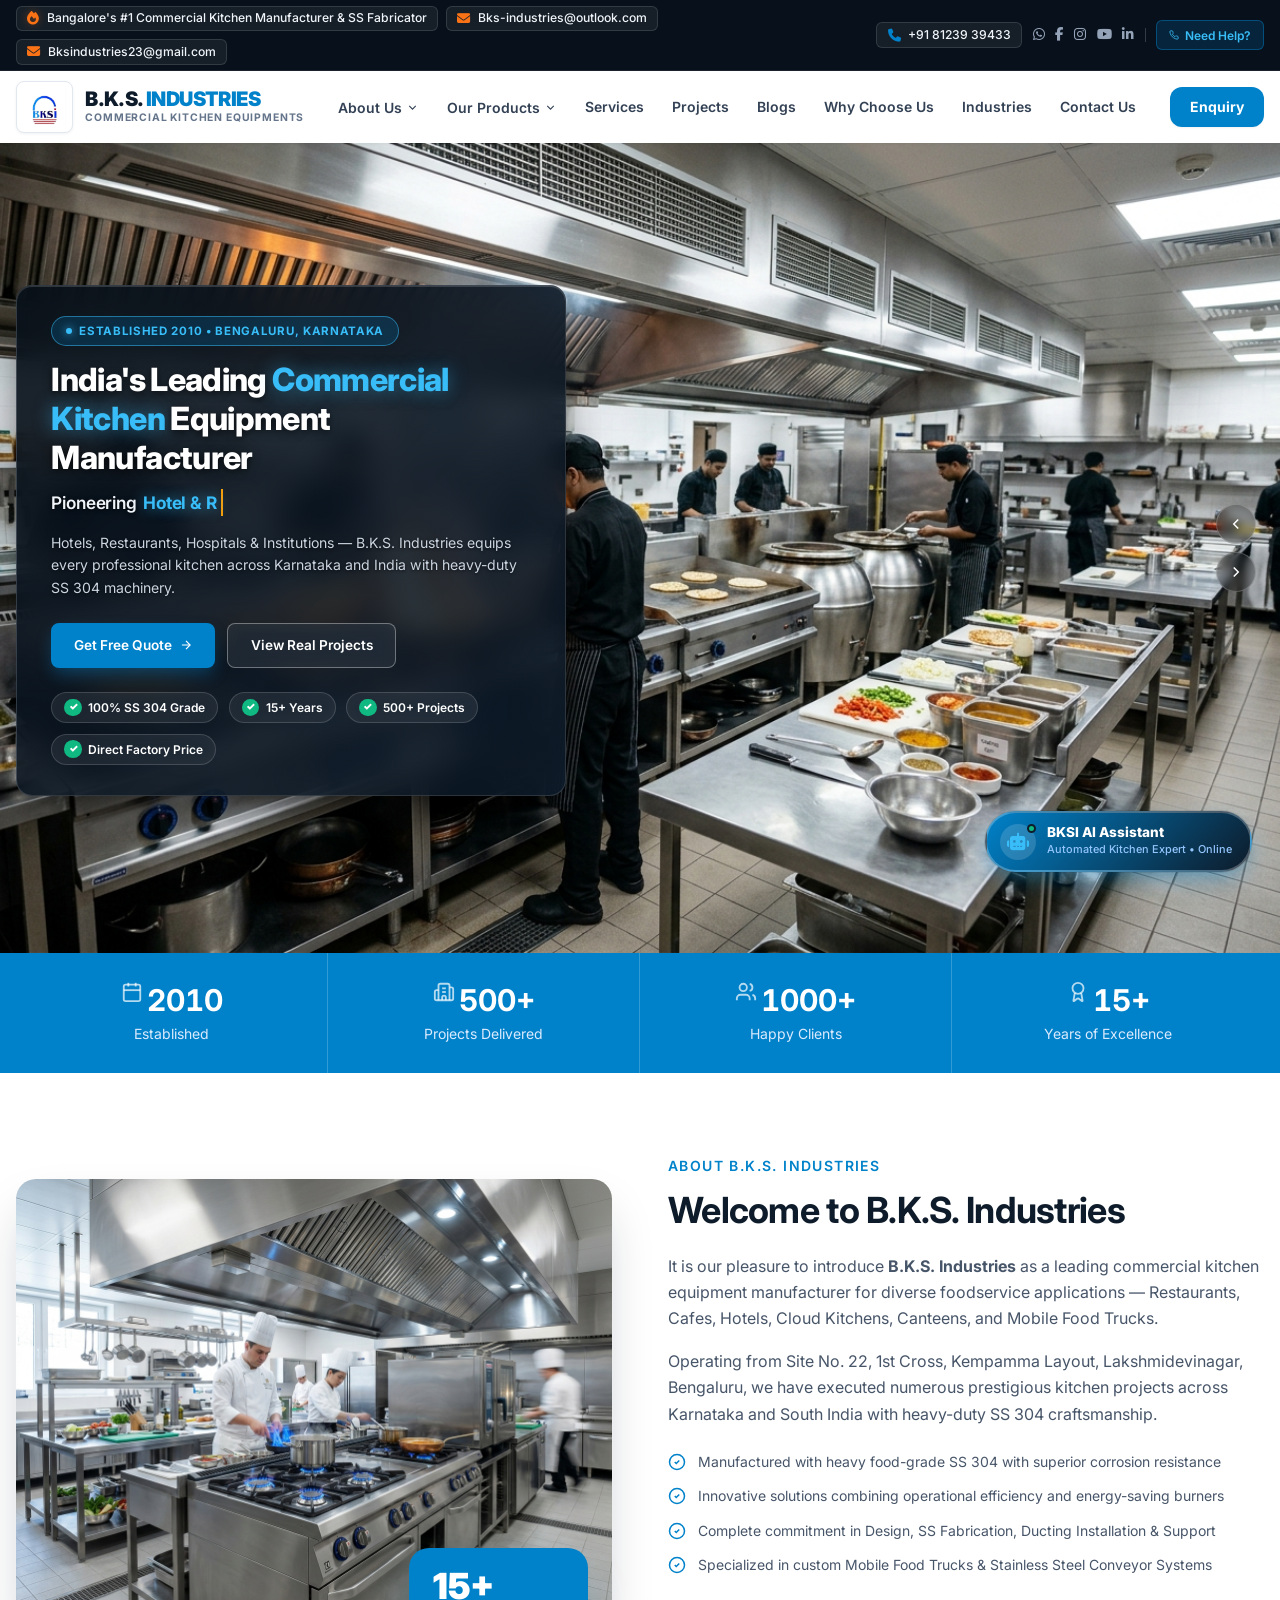
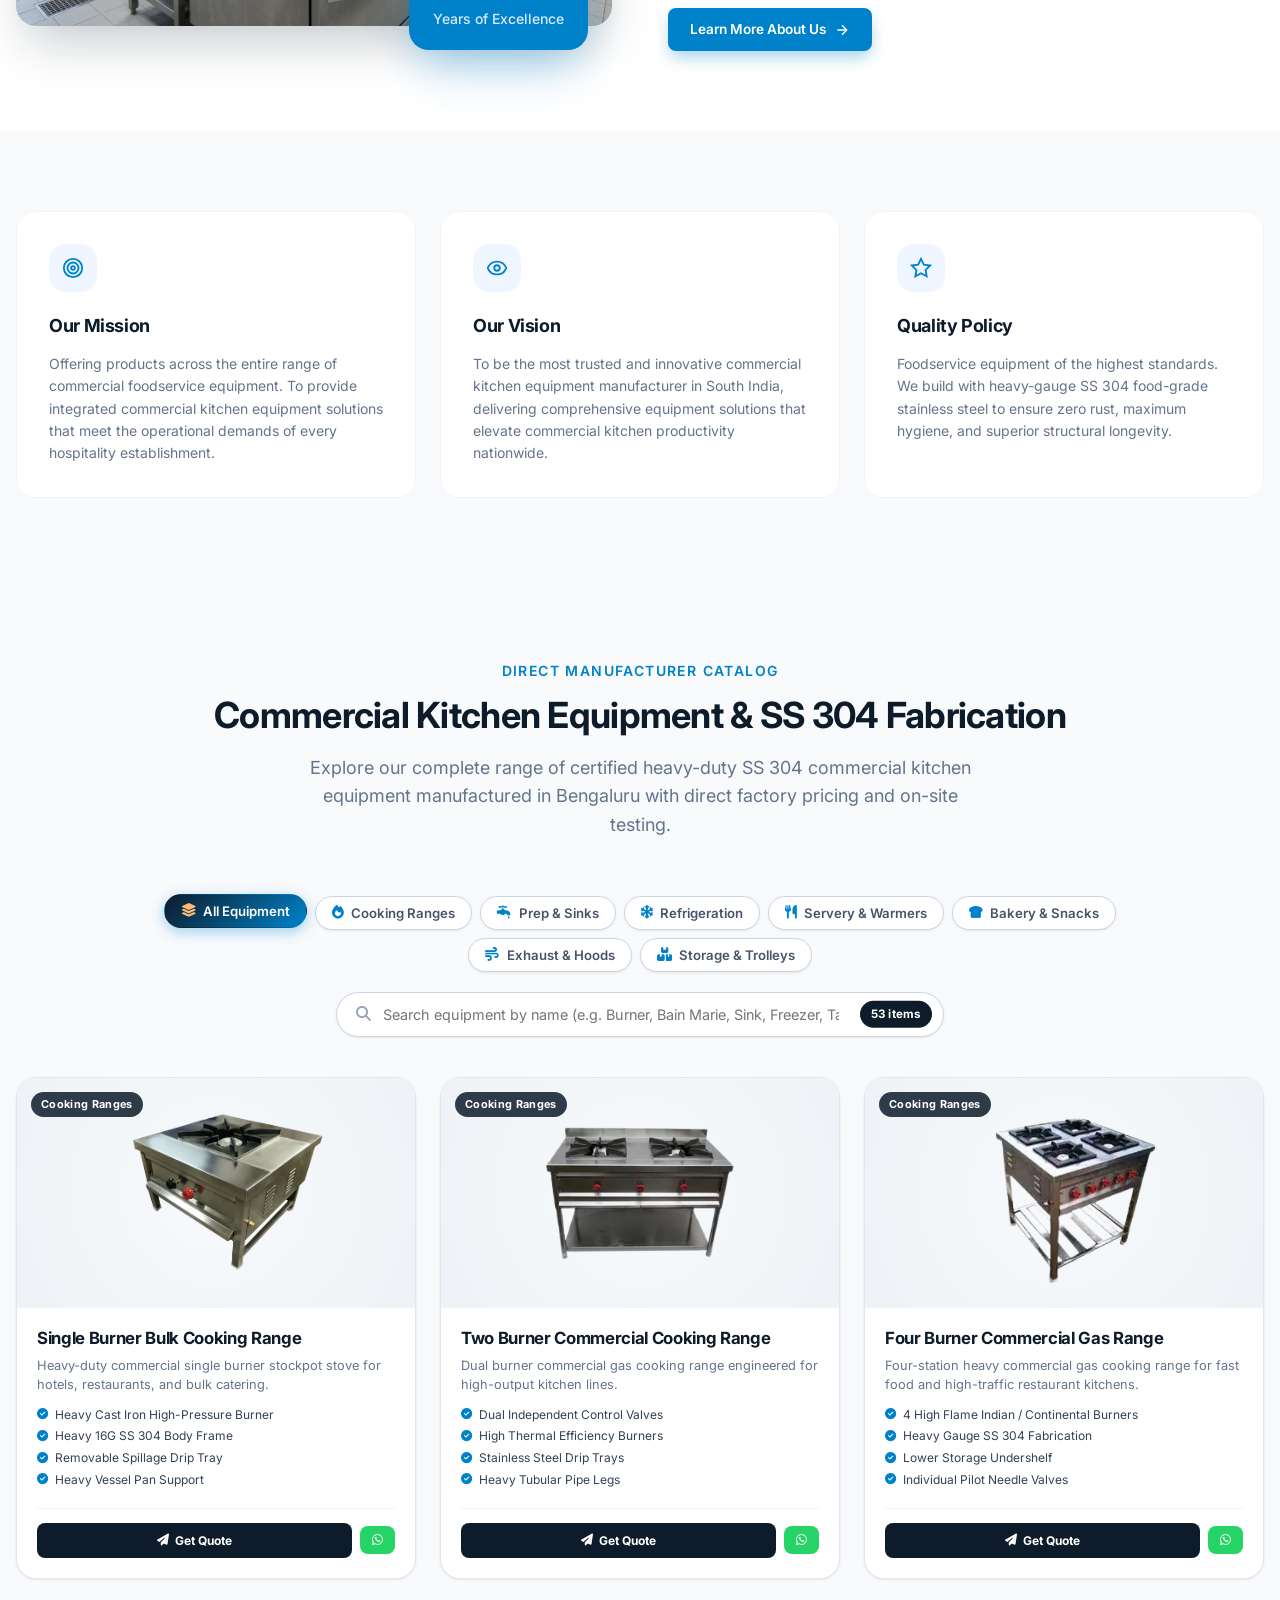
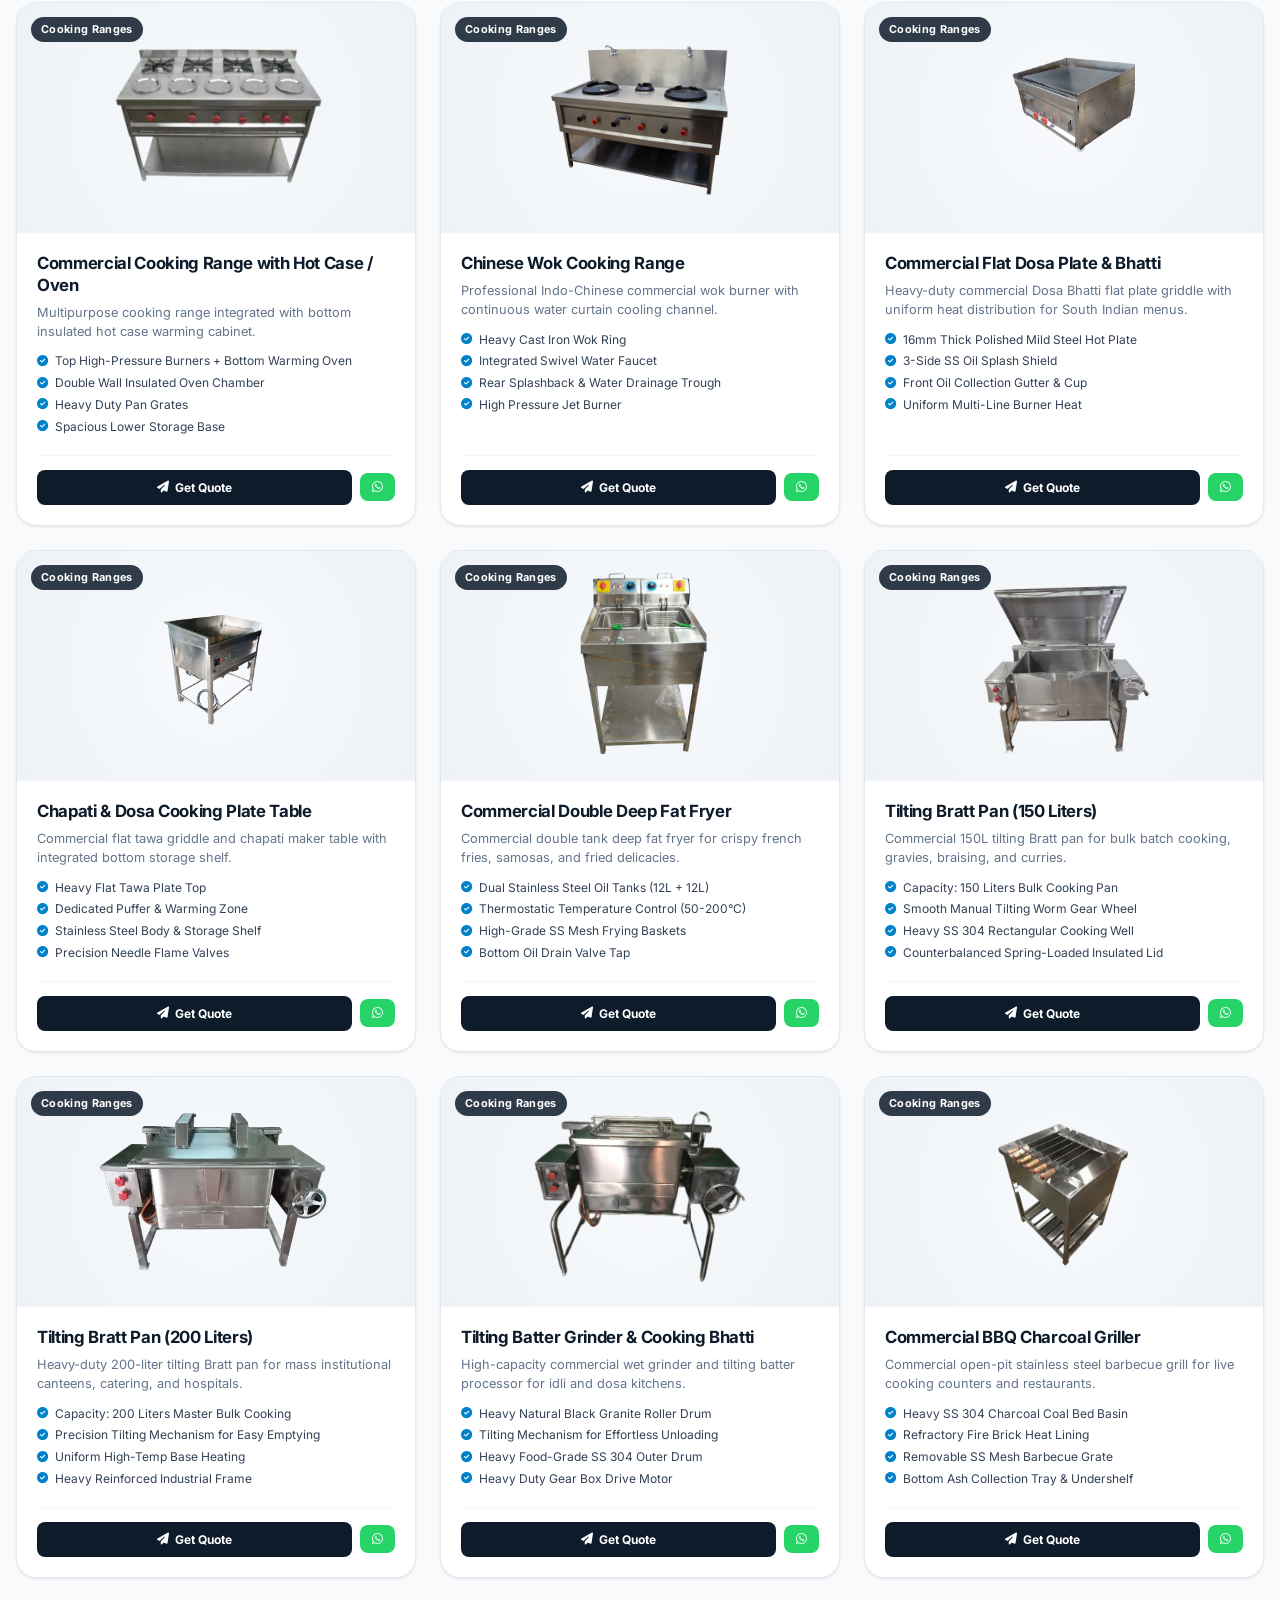
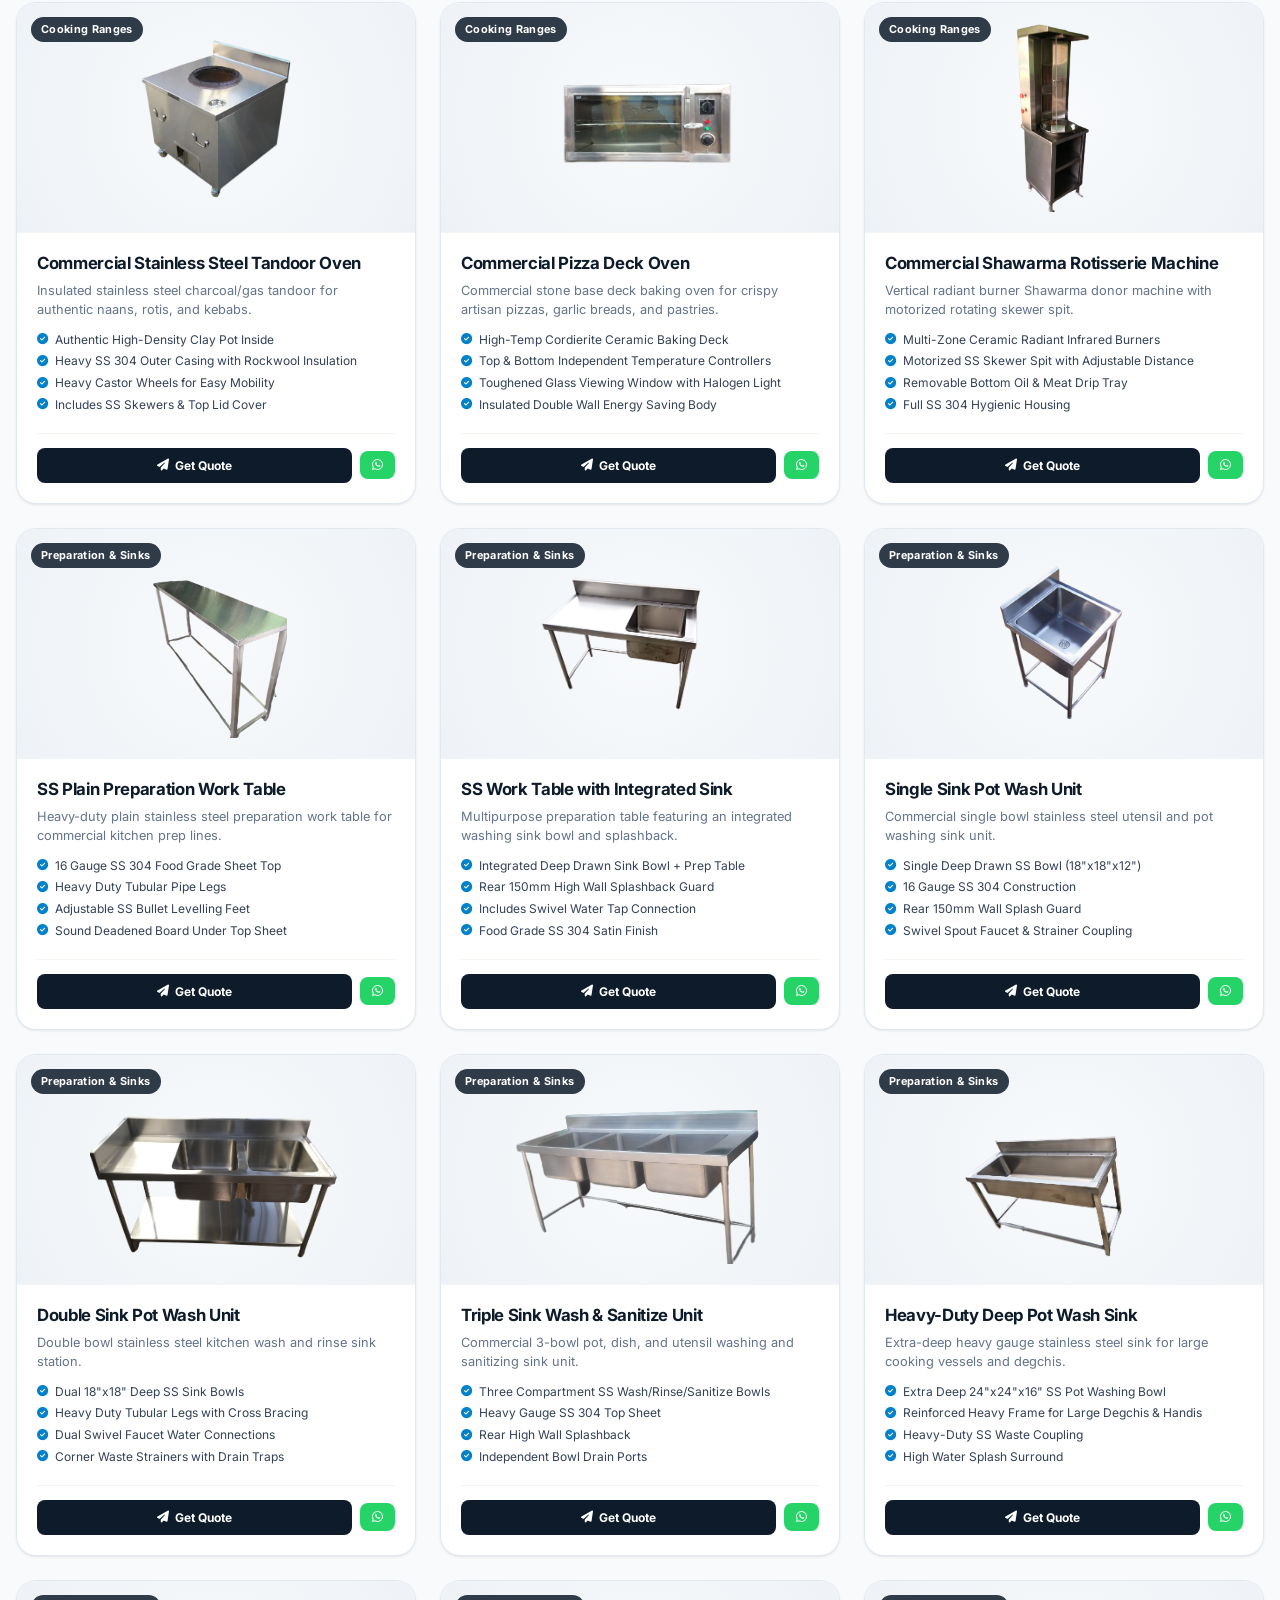
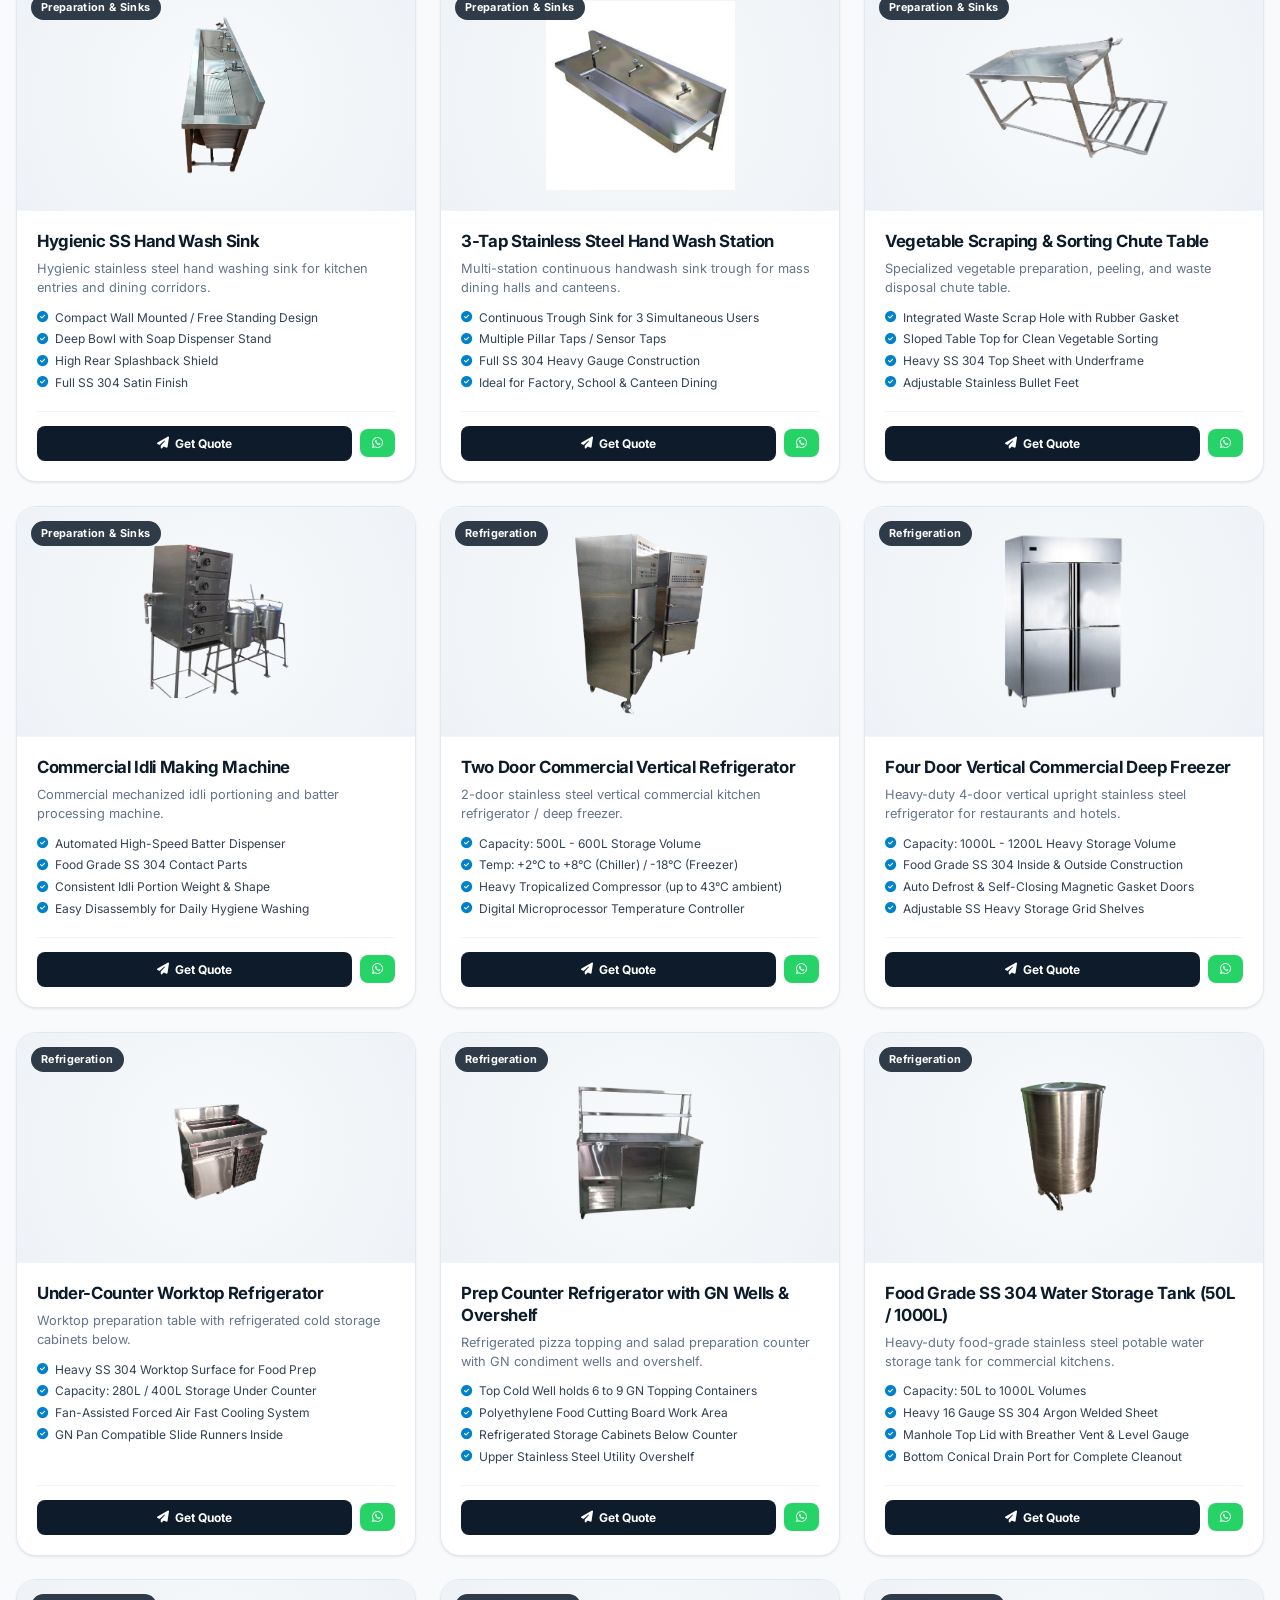
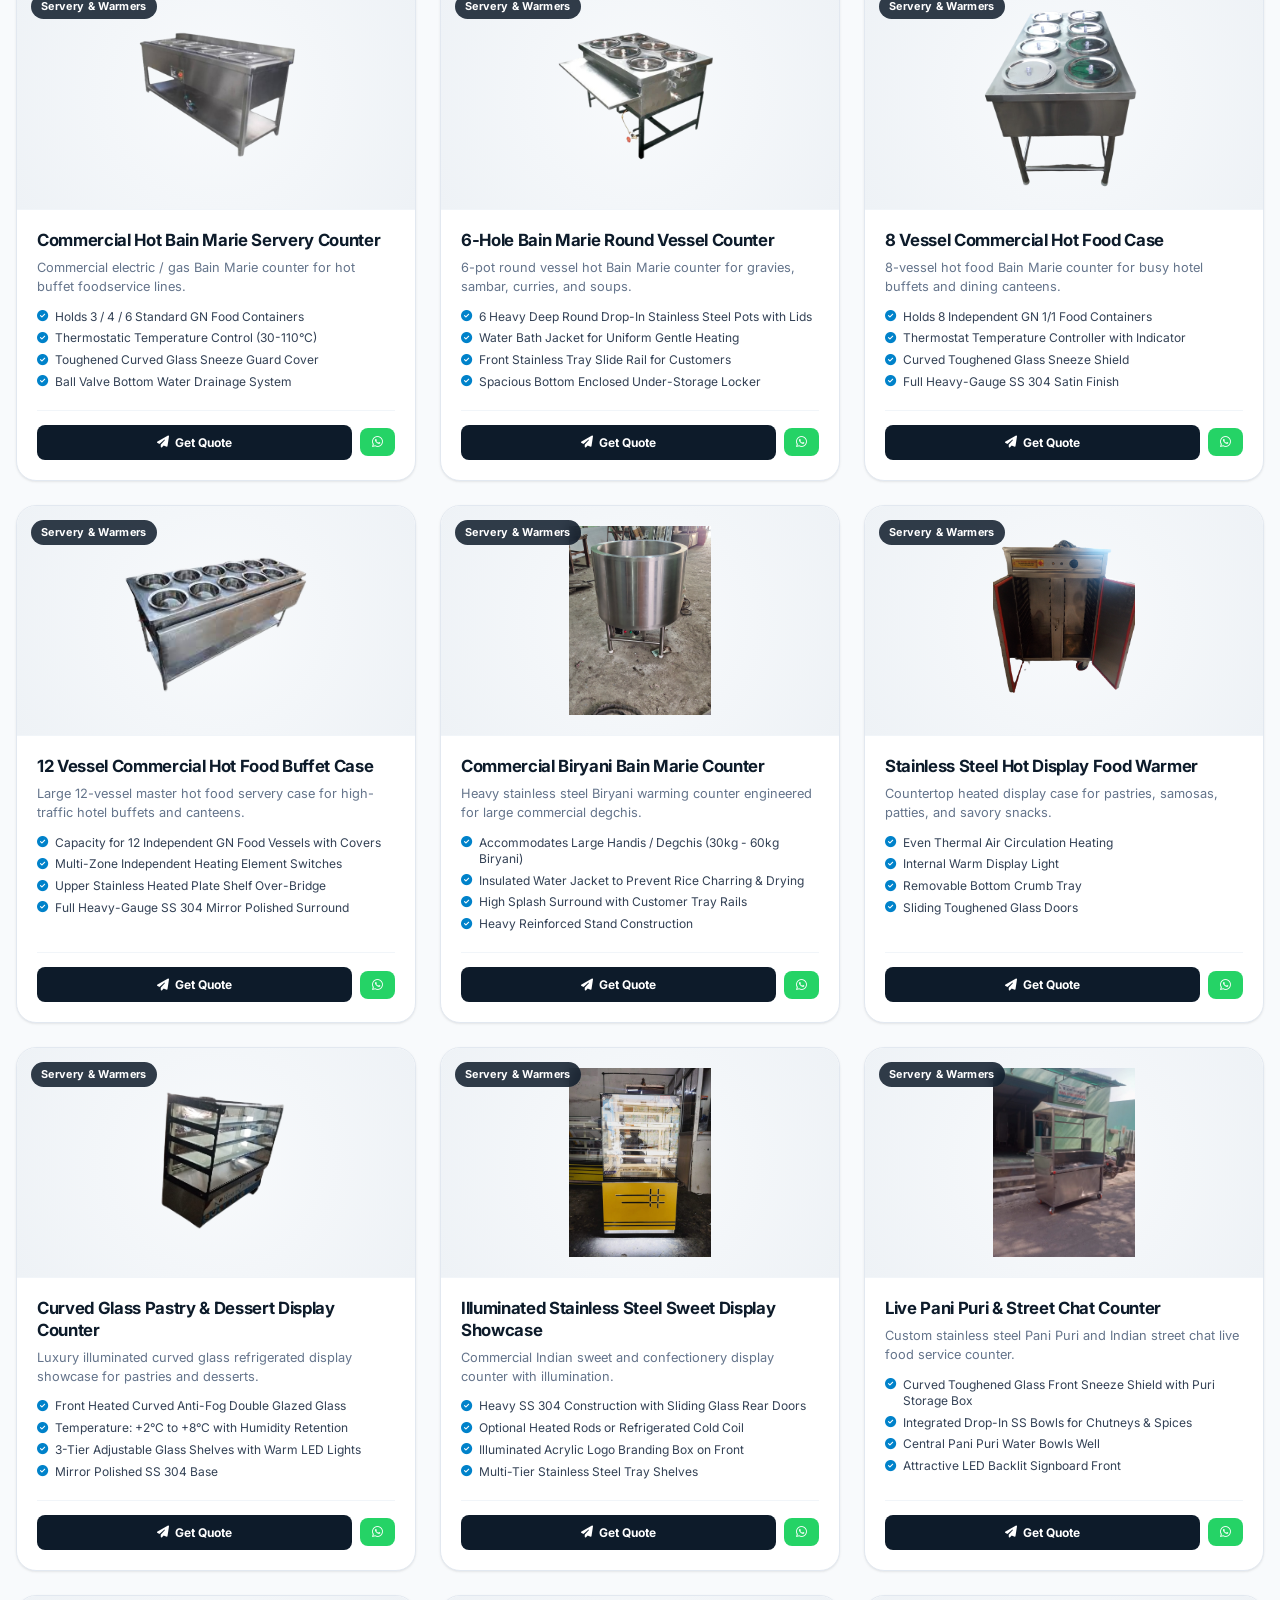
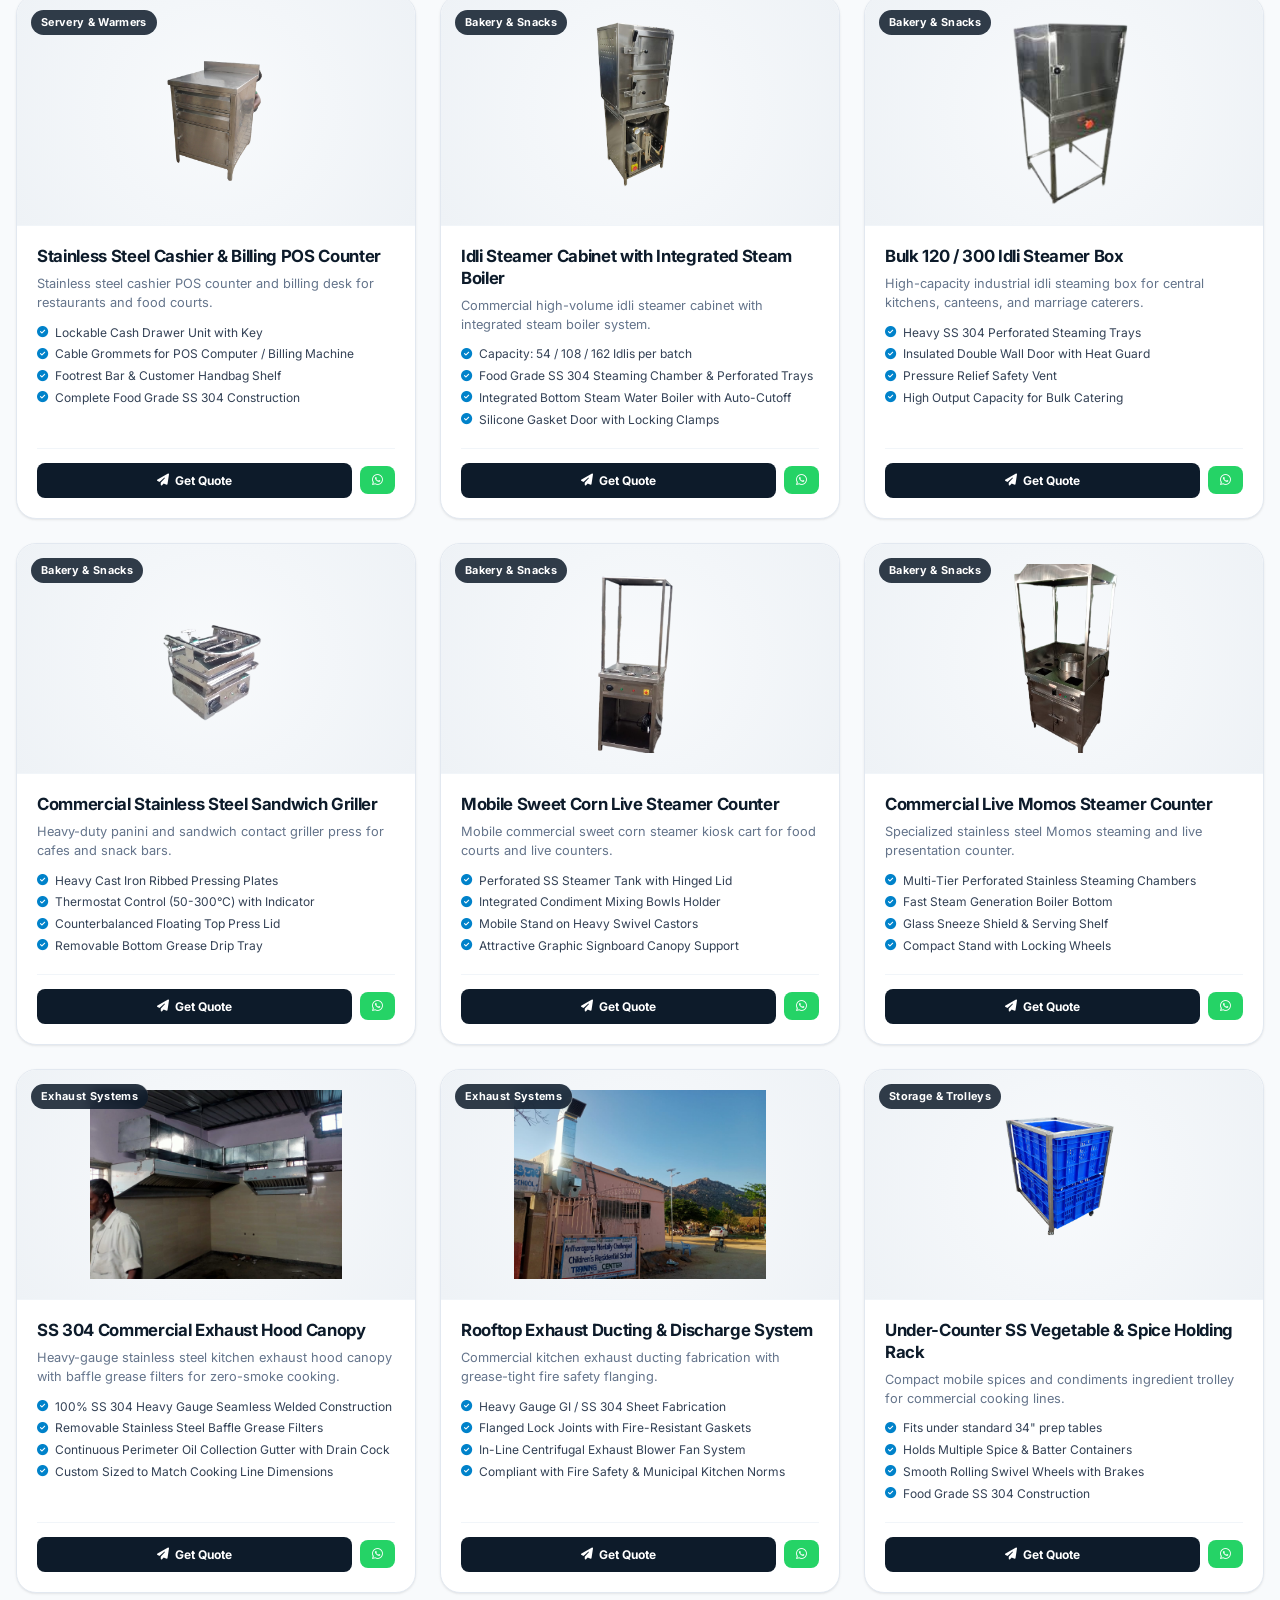
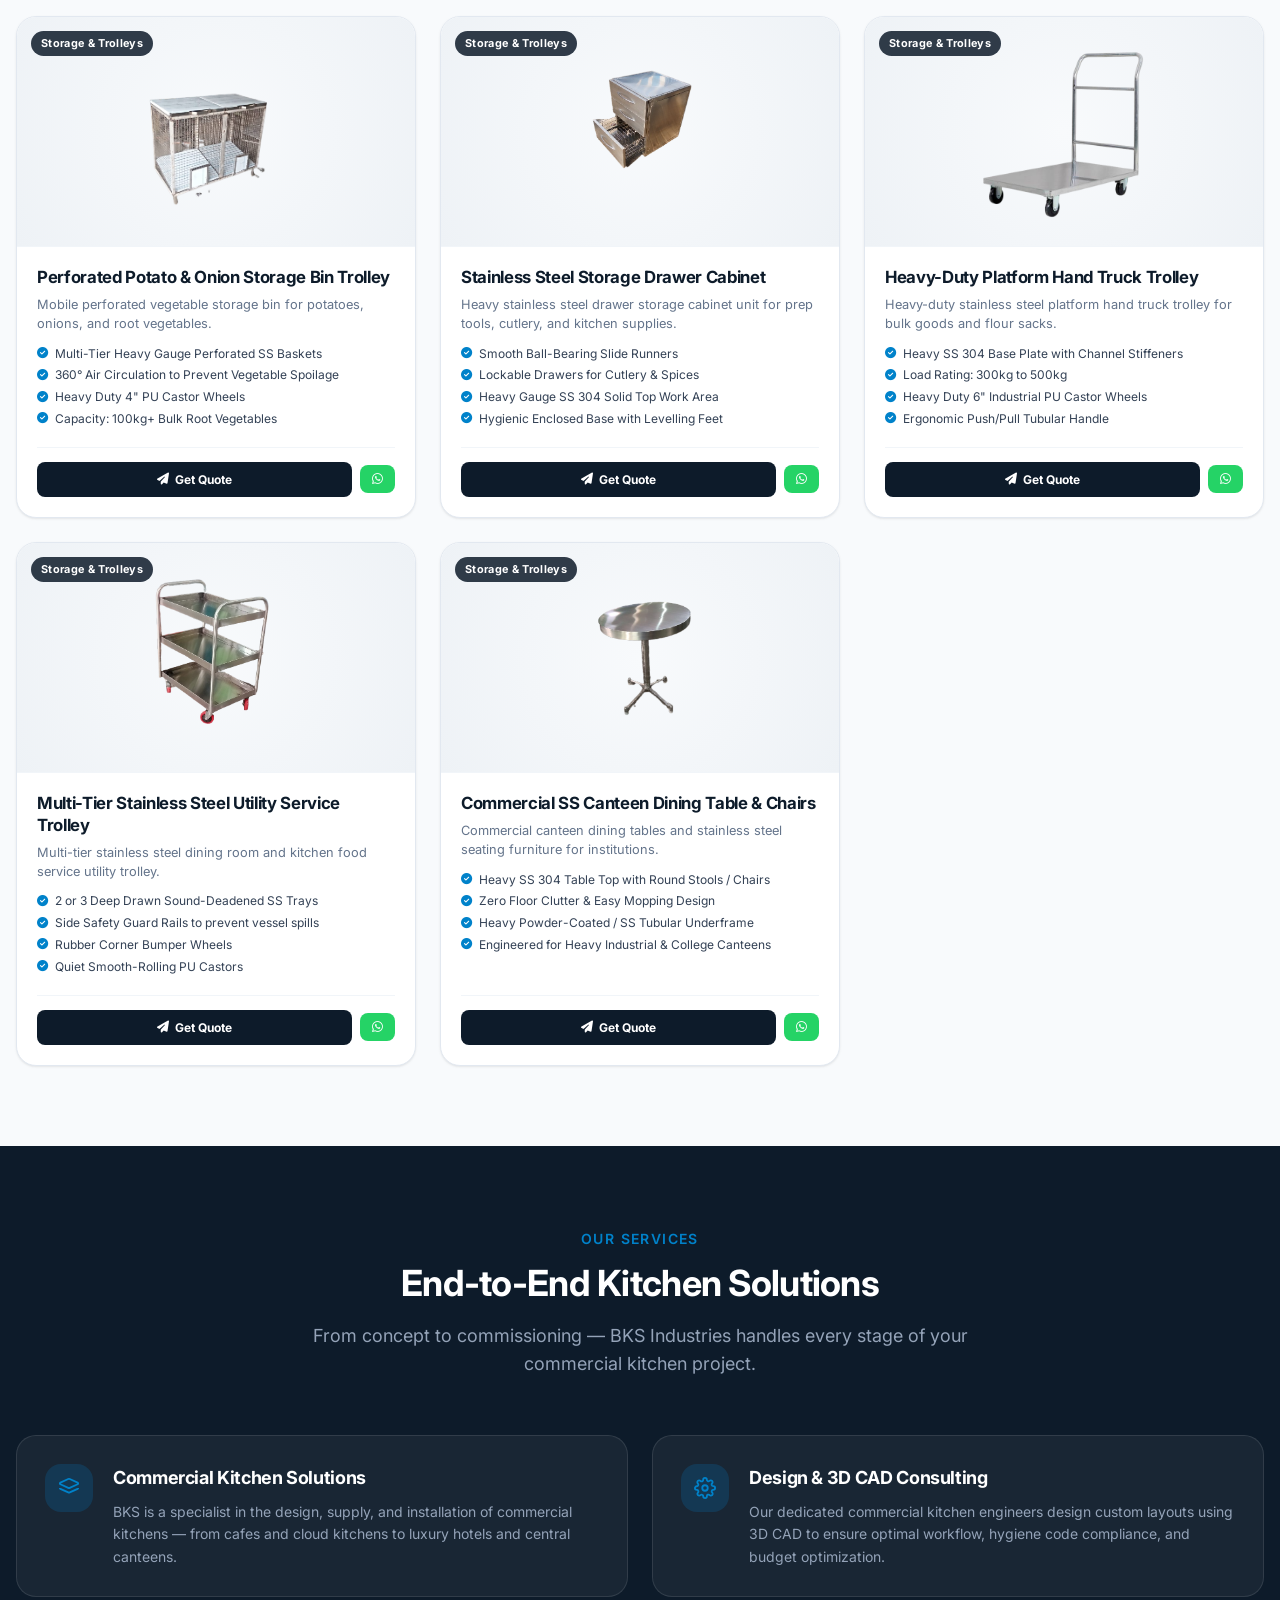
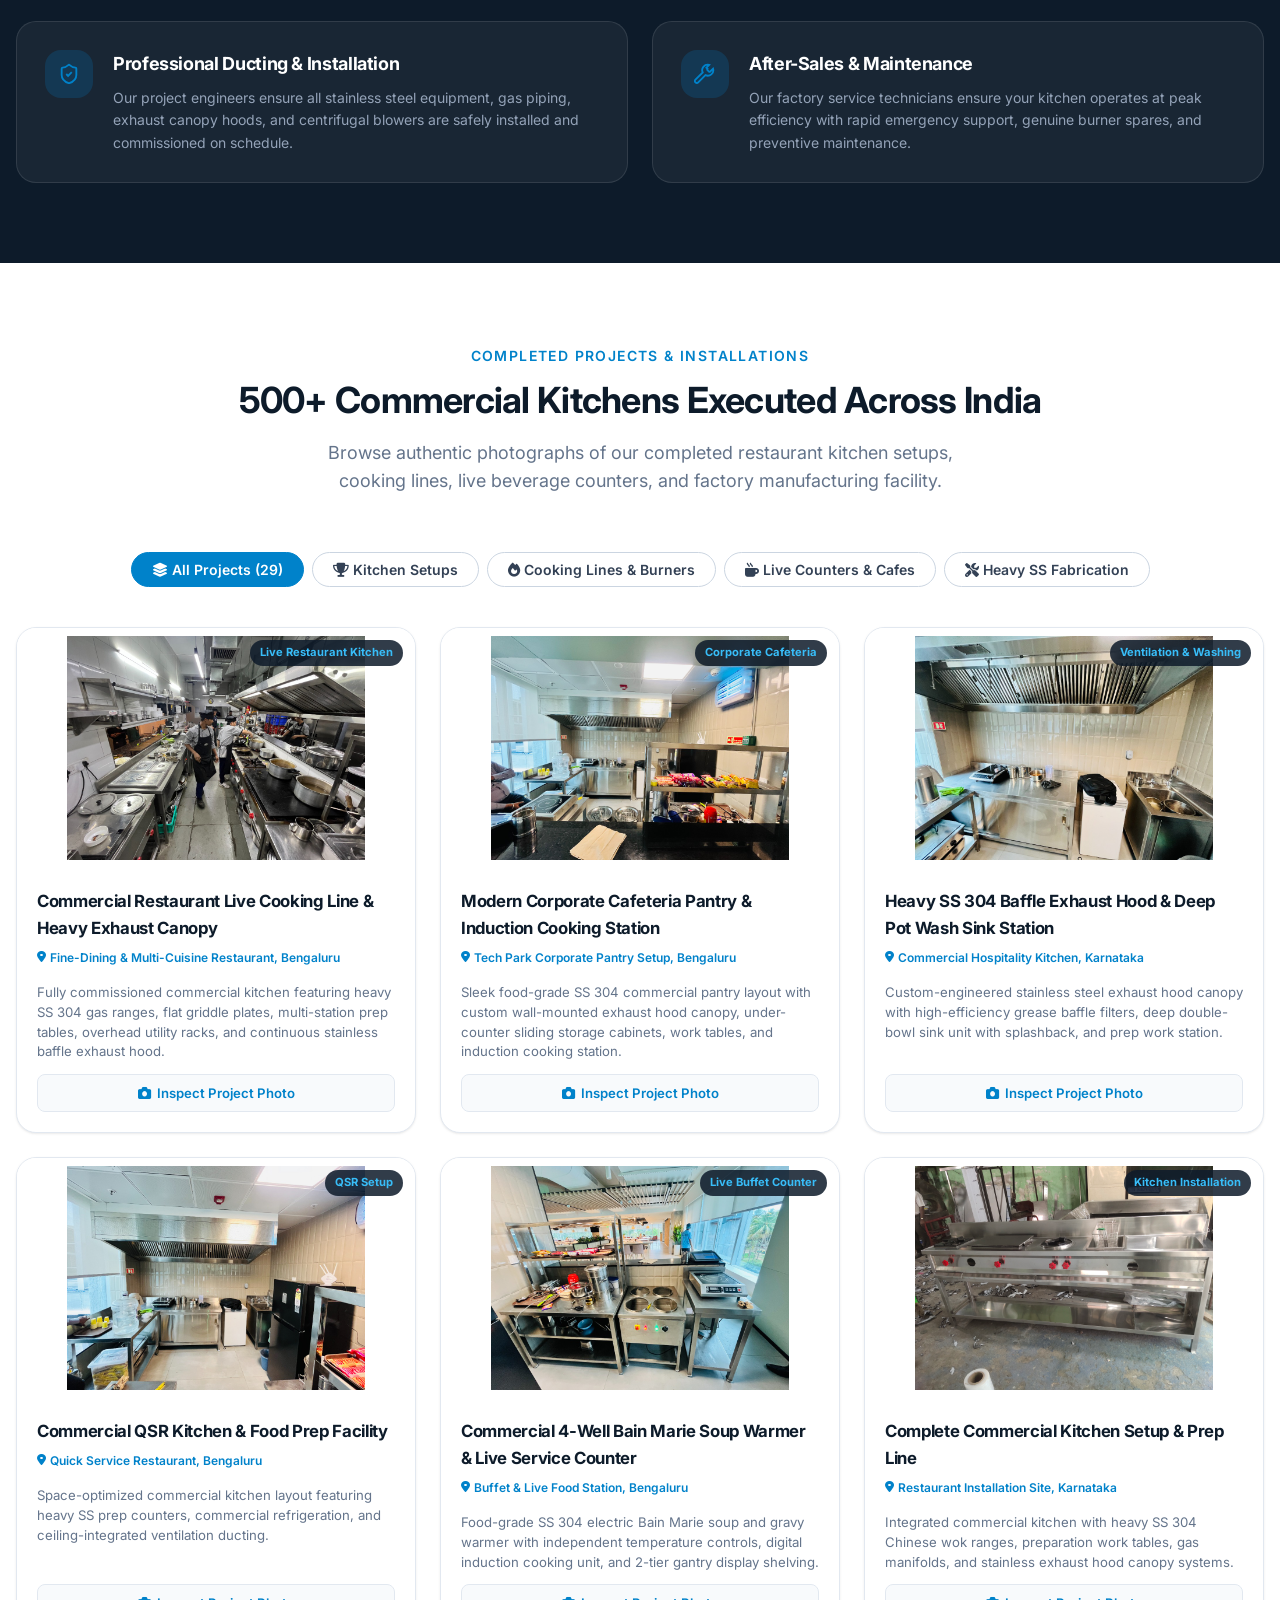
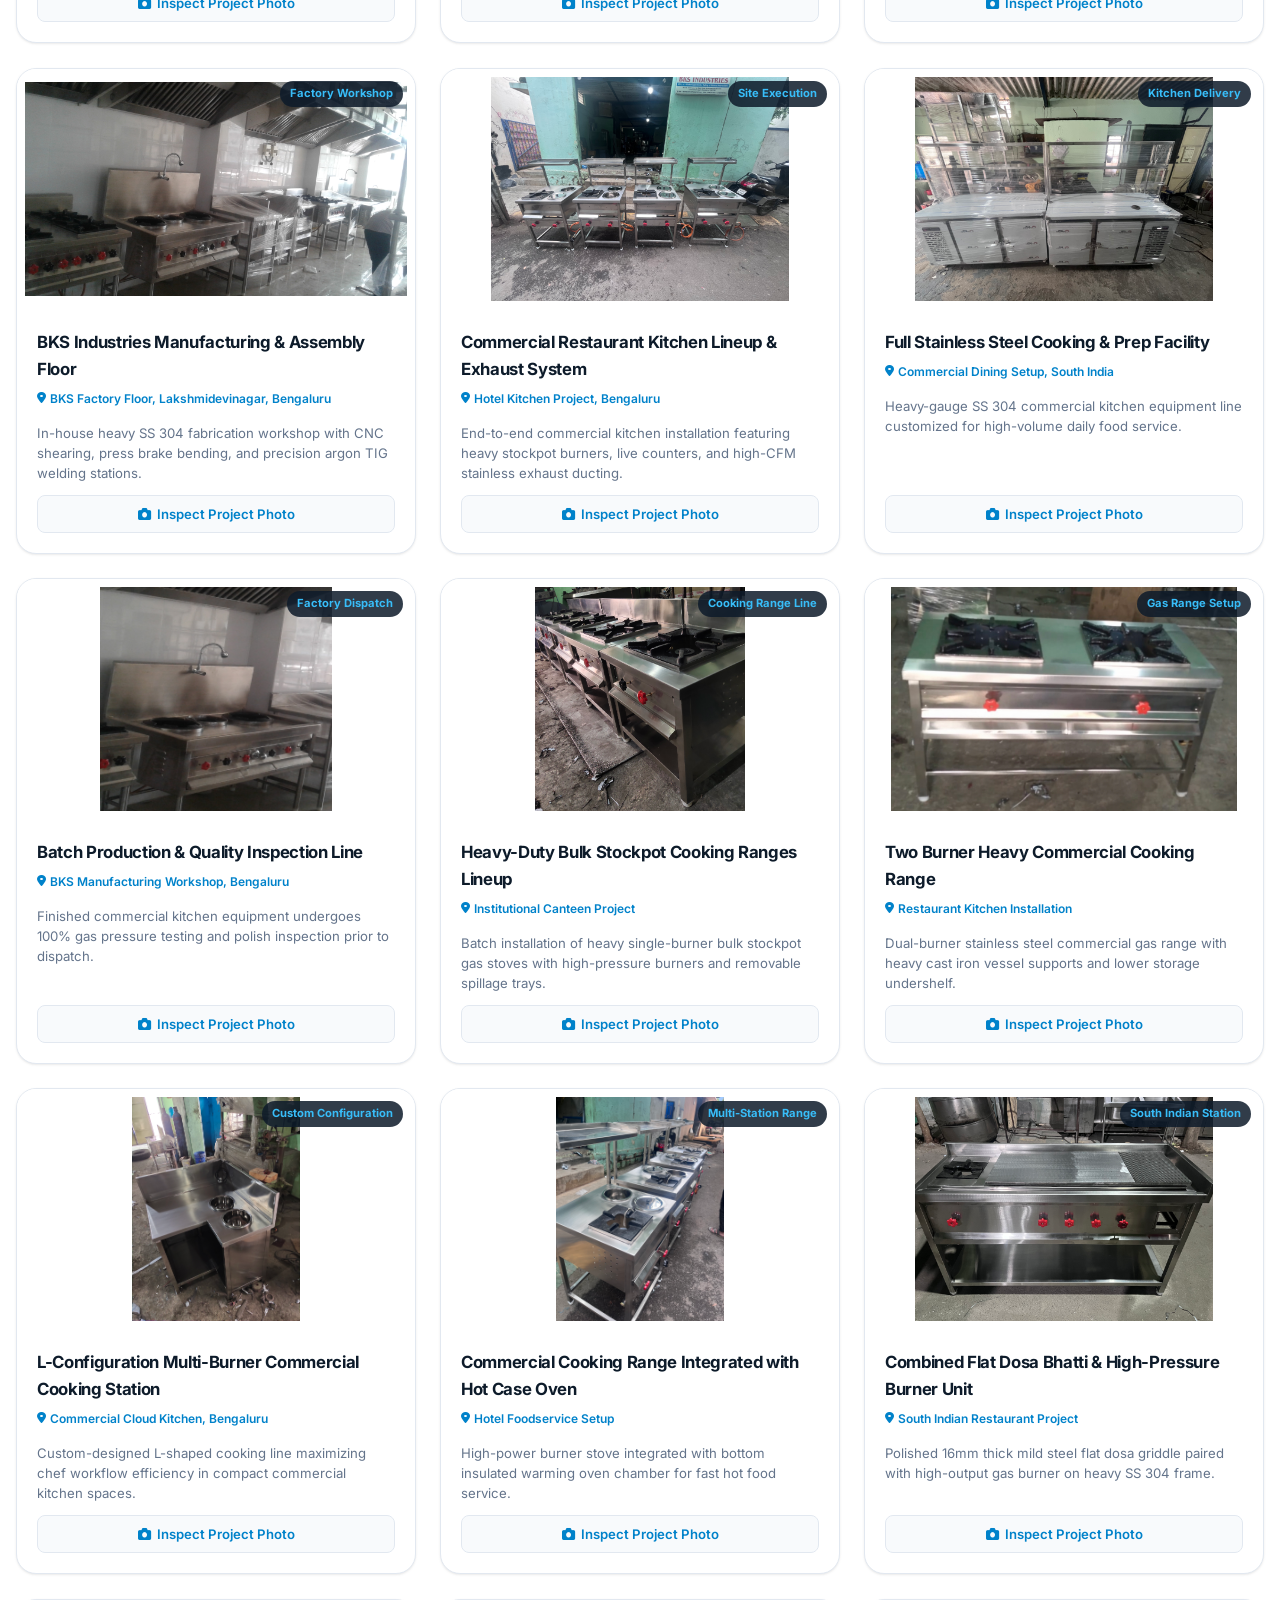
==== commit 7befc3bf: "Remove Pan-India Shipping and Pan-India Delivery badges and replace with Direct Factory Bengaluru" ====
--- a/index.html
+++ b/index.html
@@ -262,7 +262,7 @@
           </div>
           <div class="apollo-hero-chip">
             <span class="apollo-chip-check">&#10003;</span>
-            <span>Pan-India Delivery</span>
+            <span>Direct Factory Price</span>
           </div>
         </div>
       </div>
@@ -411,7 +411,7 @@
         <span class="apollo-section-tag">Direct Manufacturer Catalog</span>
         <h2 class="apollo-section-title">Commercial Kitchen Equipment & SS 304 Fabrication</h2>
         <p class="apollo-section-desc">
-          Explore our complete range of certified heavy-duty SS 304 commercial kitchen equipment manufactured in Bengaluru. Direct factory pricing with Pan-India delivery.
+          Explore our complete range of certified heavy-duty SS 304 commercial kitchen equipment manufactured in Bengaluru with direct factory pricing and on-site testing.
         </p>
       </div>
 
@@ -638,8 +638,8 @@
           <div class="apollo-why-icon">
             <svg width="22" height="22" viewBox="0 0 24 24" fill="none" stroke="currentColor" stroke-width="2"><path d="M20 10c0 4.993-5.539 10.193-7.399 11.799a1 1 0 0 1-1.202 0C9.539 20.193 4 14.993 4 10a8 8 0 0 1 16 0"></path><circle cx="12" cy="10" r="3"></circle></svg>
           </div>
-          <h3 class="apollo-why-title">Pan-India Delivery</h3>
-          <p class="apollo-why-desc">From Bengaluru across Karnataka and India &mdash; we safely crate, deliver, install, and commission commercial kitchen equipment.</p>
+          <h3 class="apollo-why-title">On-Time Delivery & Setup</h3>
+          <p class="apollo-why-desc">From our factory floor in Bengaluru &mdash; we safely transport, install, test, and commission your commercial kitchen machinery.</p>
         </div>
       </div>
     </div>
@@ -849,7 +849,7 @@
 
           <div class="apollo-contact-badges-row">
             <span class="apollo-contact-badge-pill"><i class="fa-solid fa-shield-halved" style="color: #0082CA;"></i> 100% SS 304 Certified</span>
-            <span class="apollo-contact-badge-pill"><i class="fa-solid fa-truck-fast" style="color: #10B981;"></i> Pan-India Shipping</span>
+            <span class="apollo-contact-badge-pill"><i class="fa-solid fa-industry" style="color: #10B981;"></i> Direct Factory Bengaluru</span>
             <span class="apollo-contact-badge-pill"><i class="fa-solid fa-star" style="color: #F59E0B;"></i> 5.0 Star Rated Manufacturer</span>
           </div>
         </div>
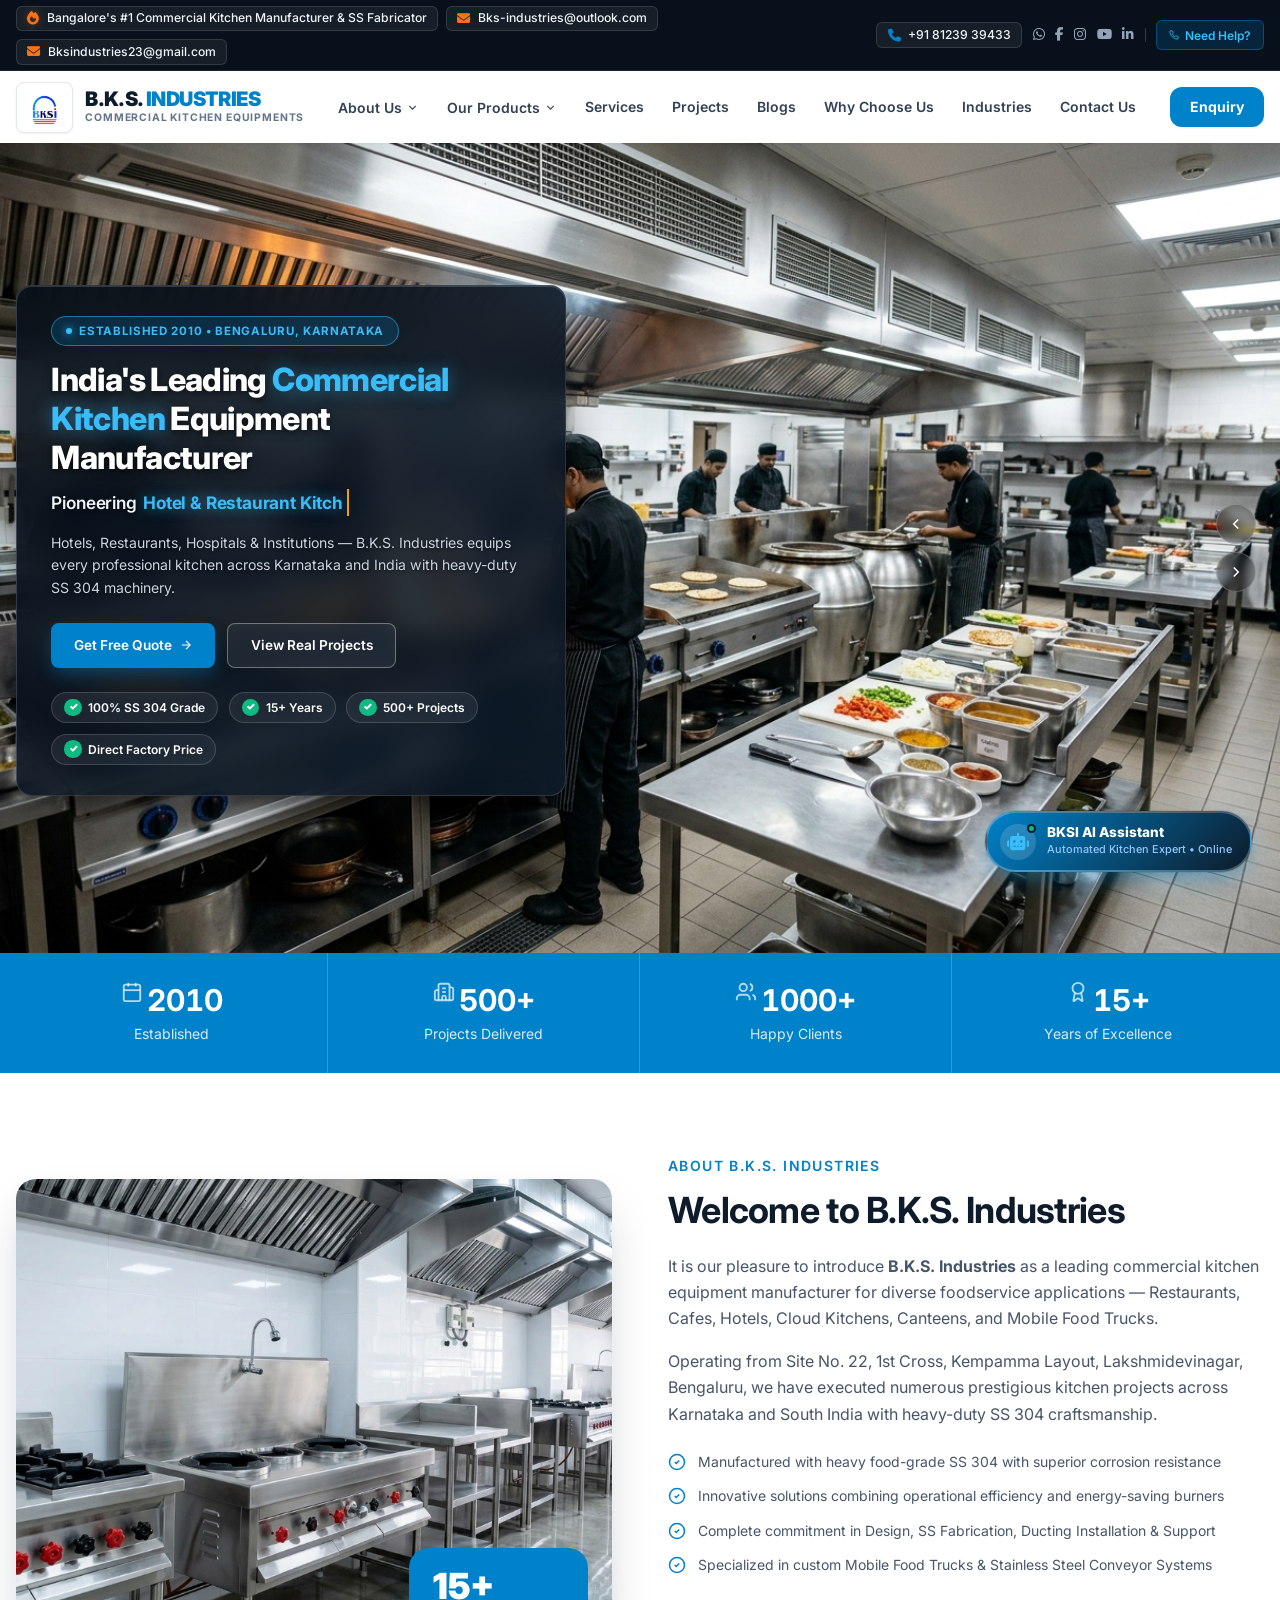
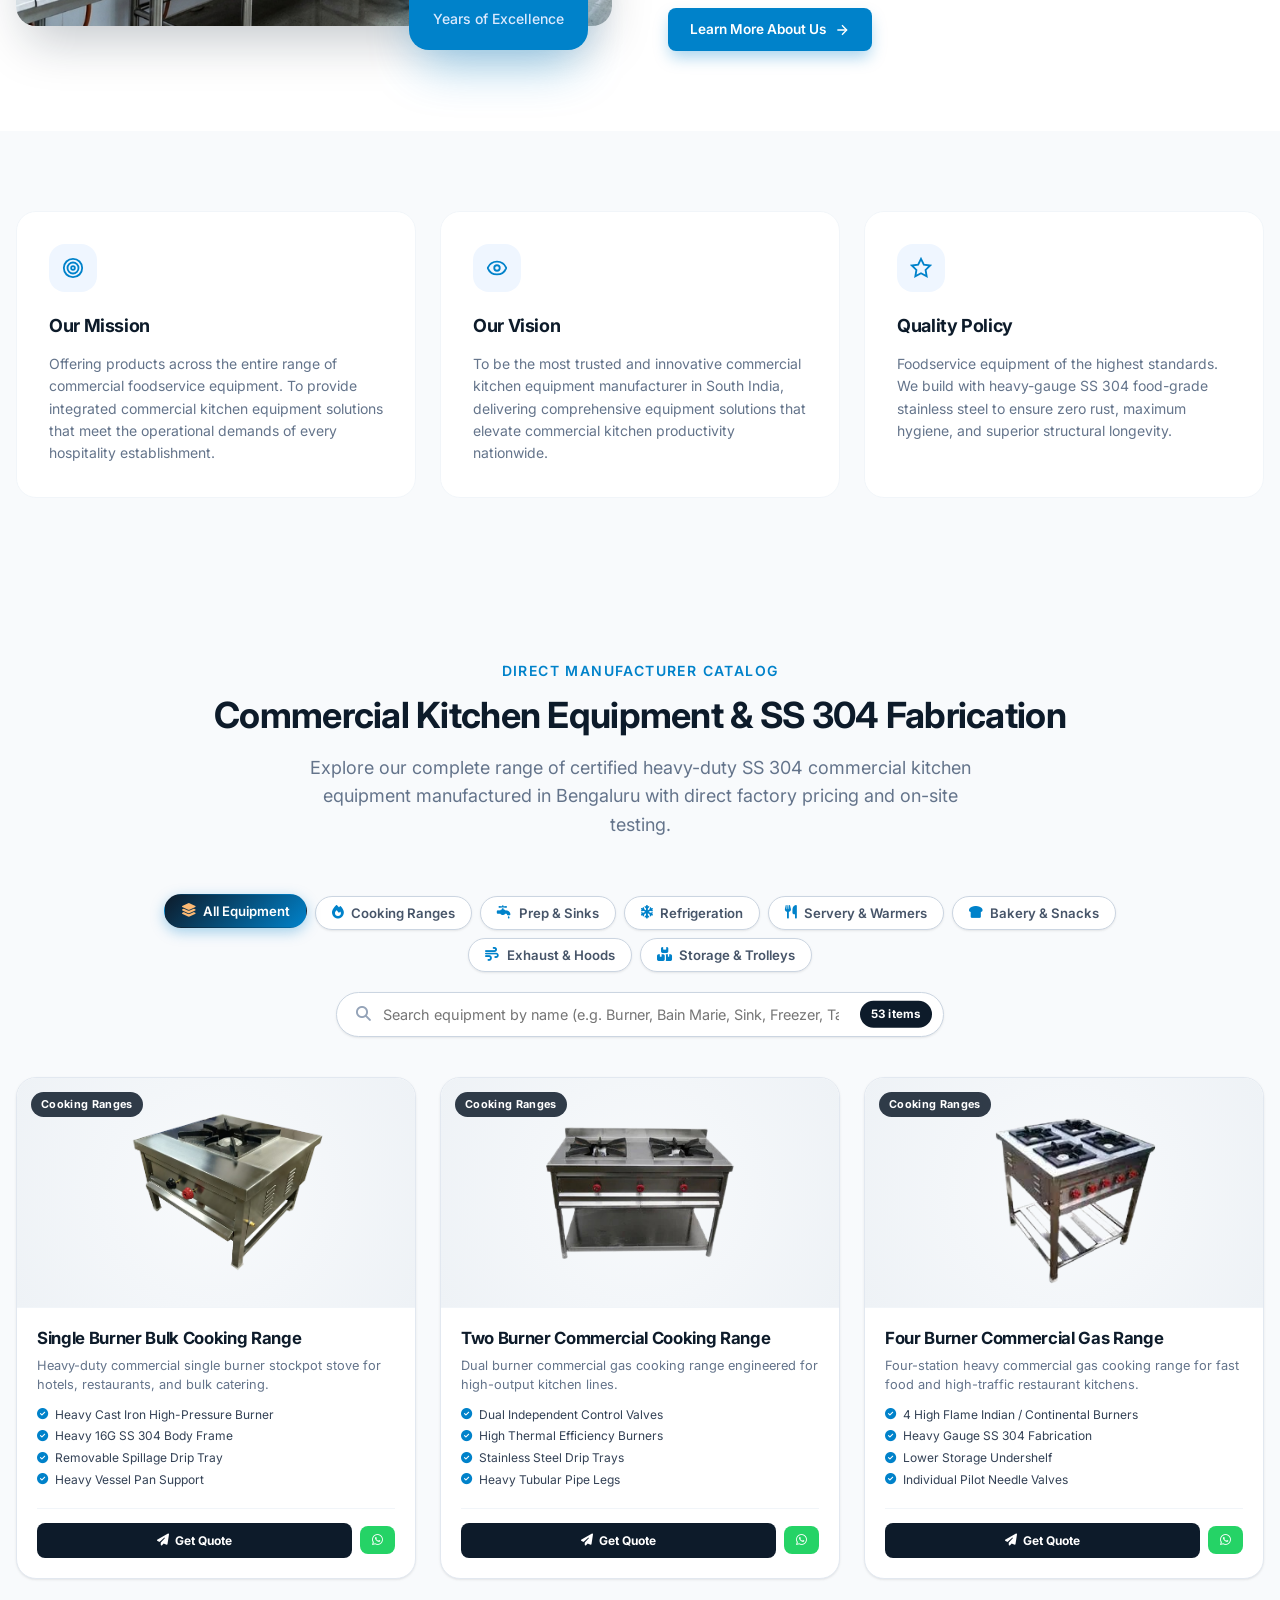
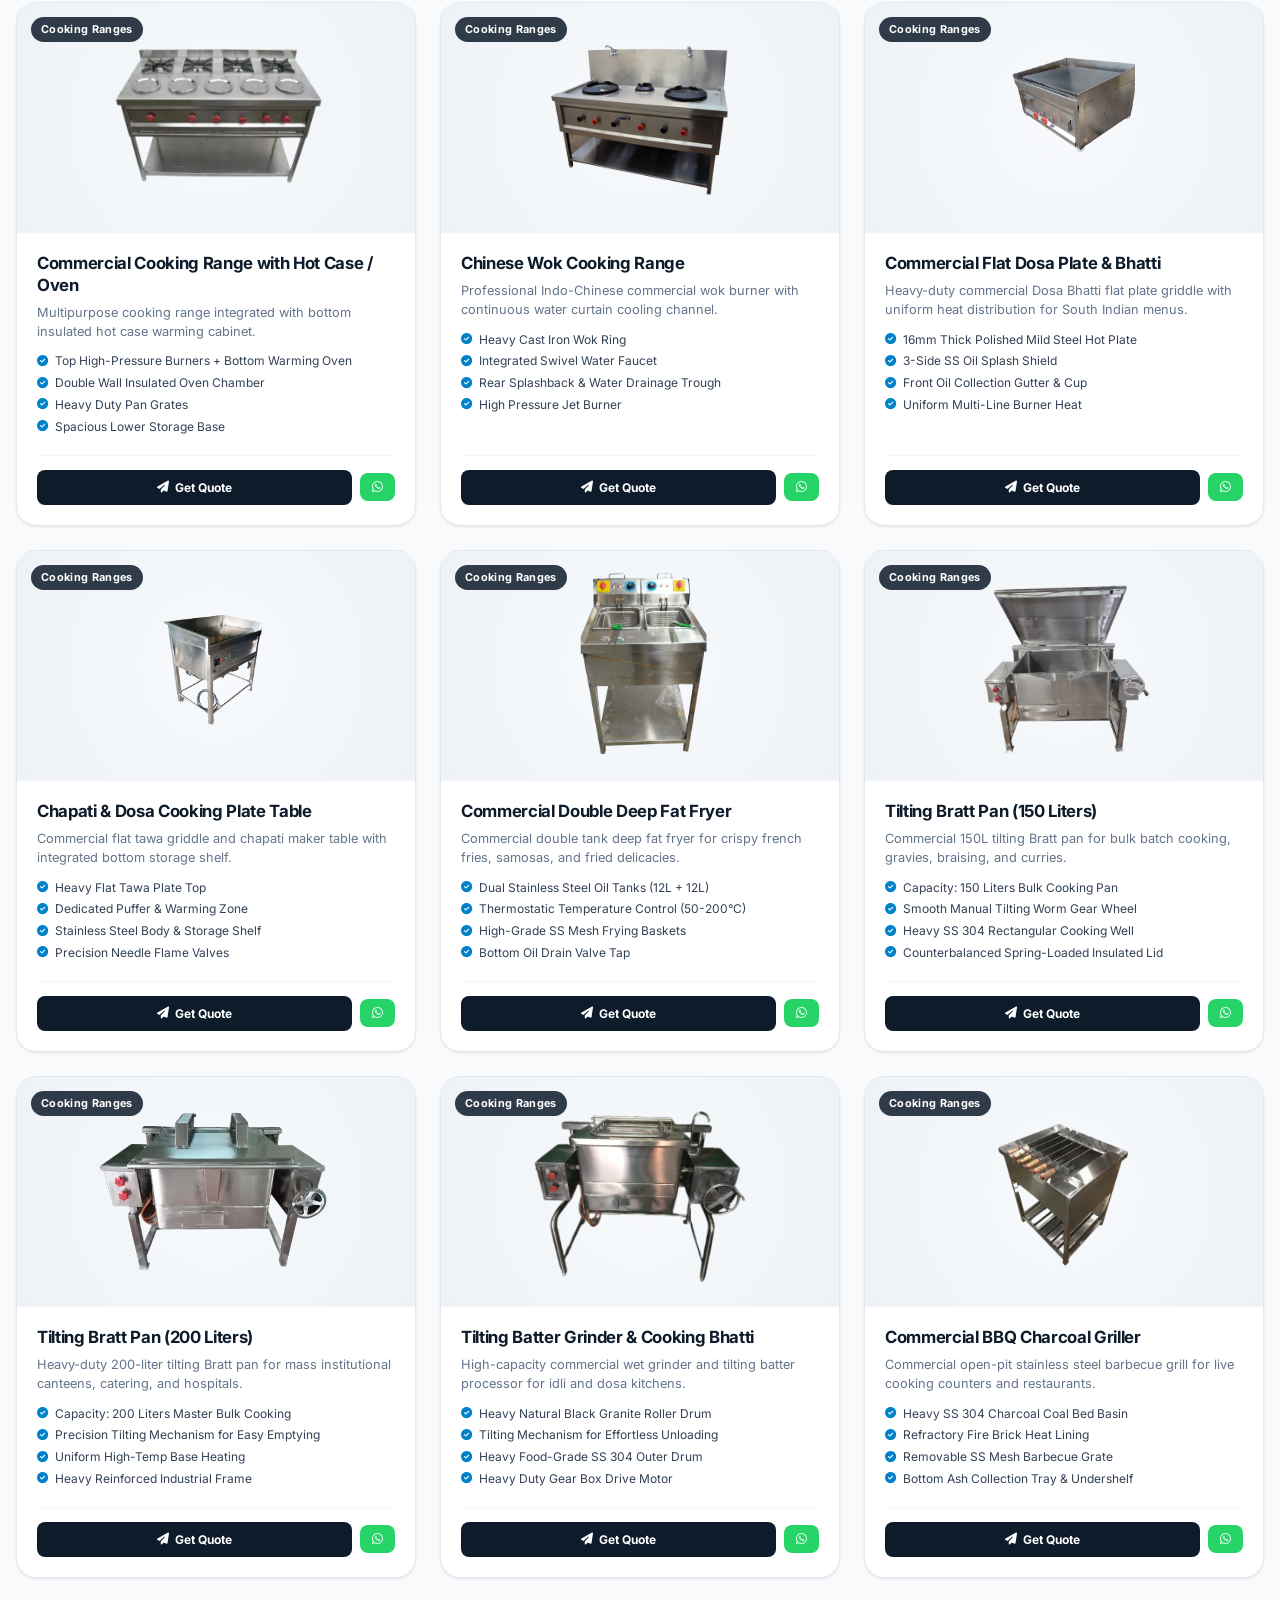
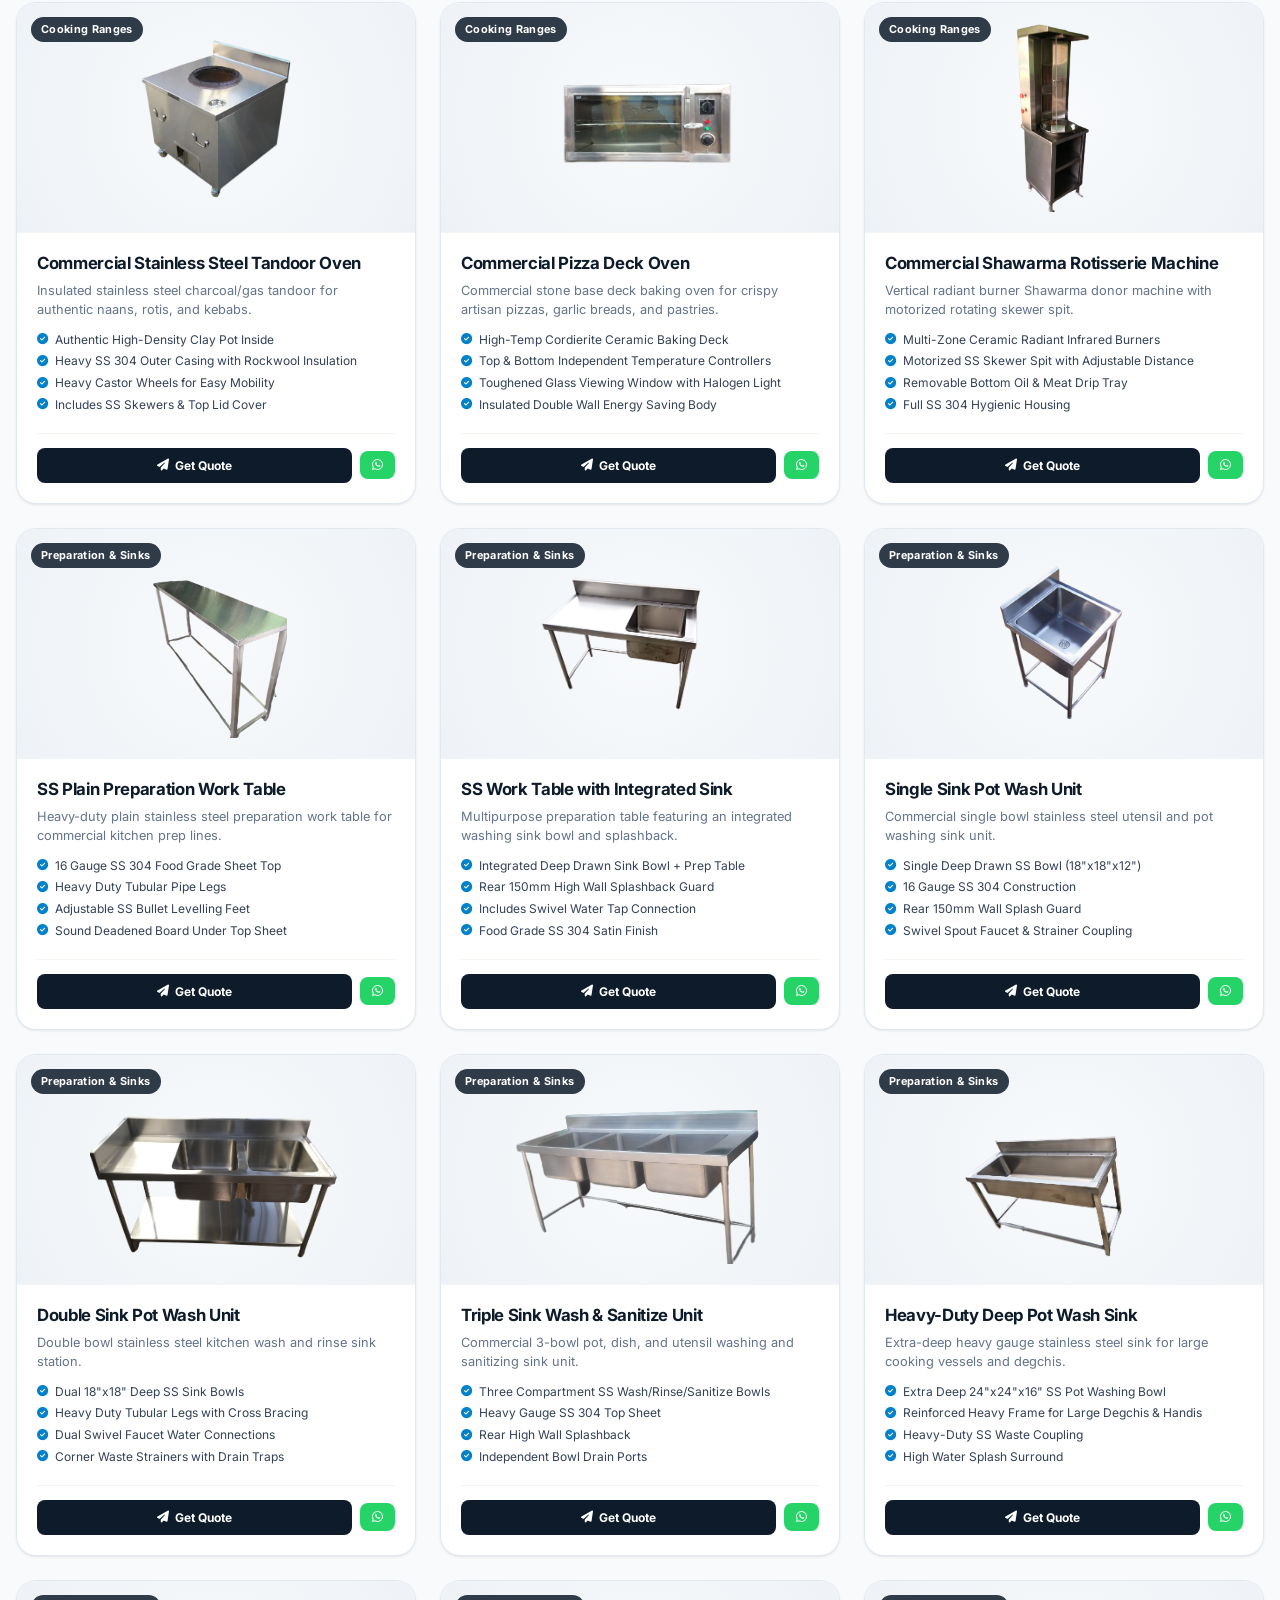
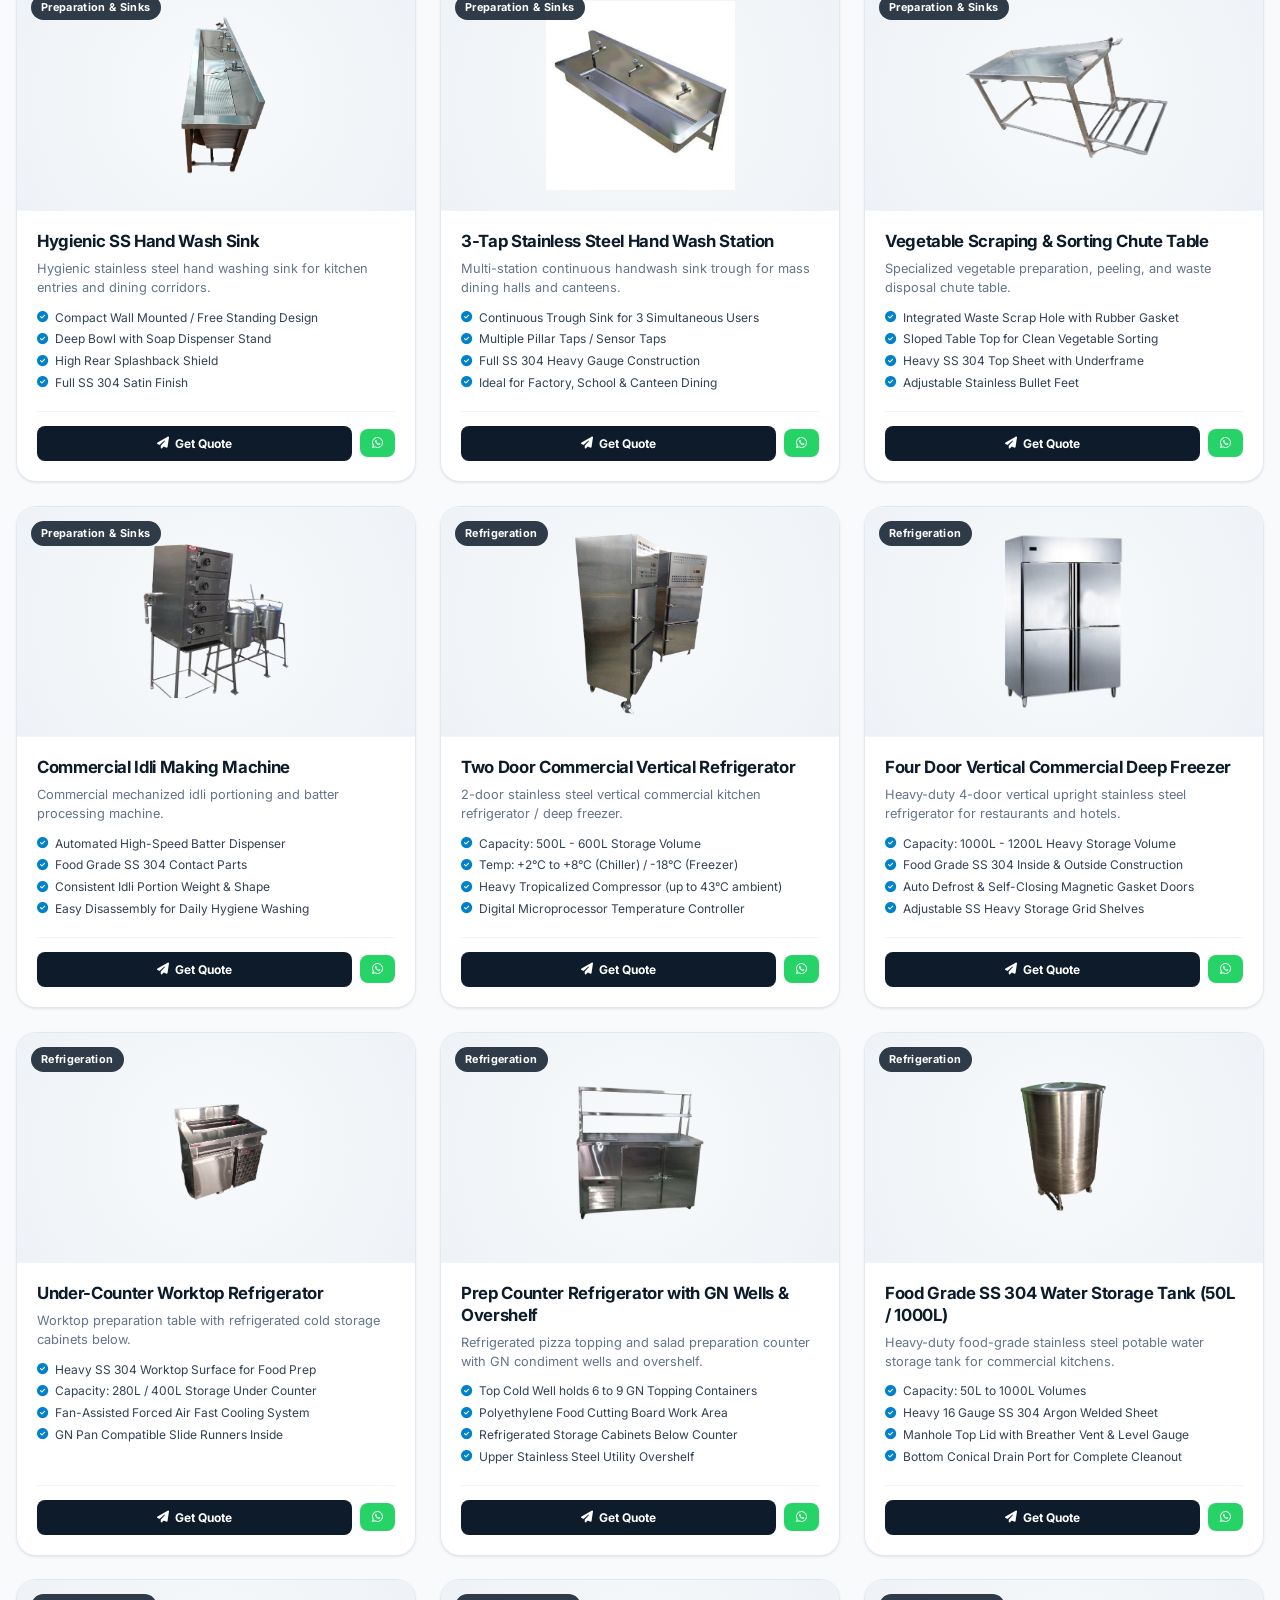
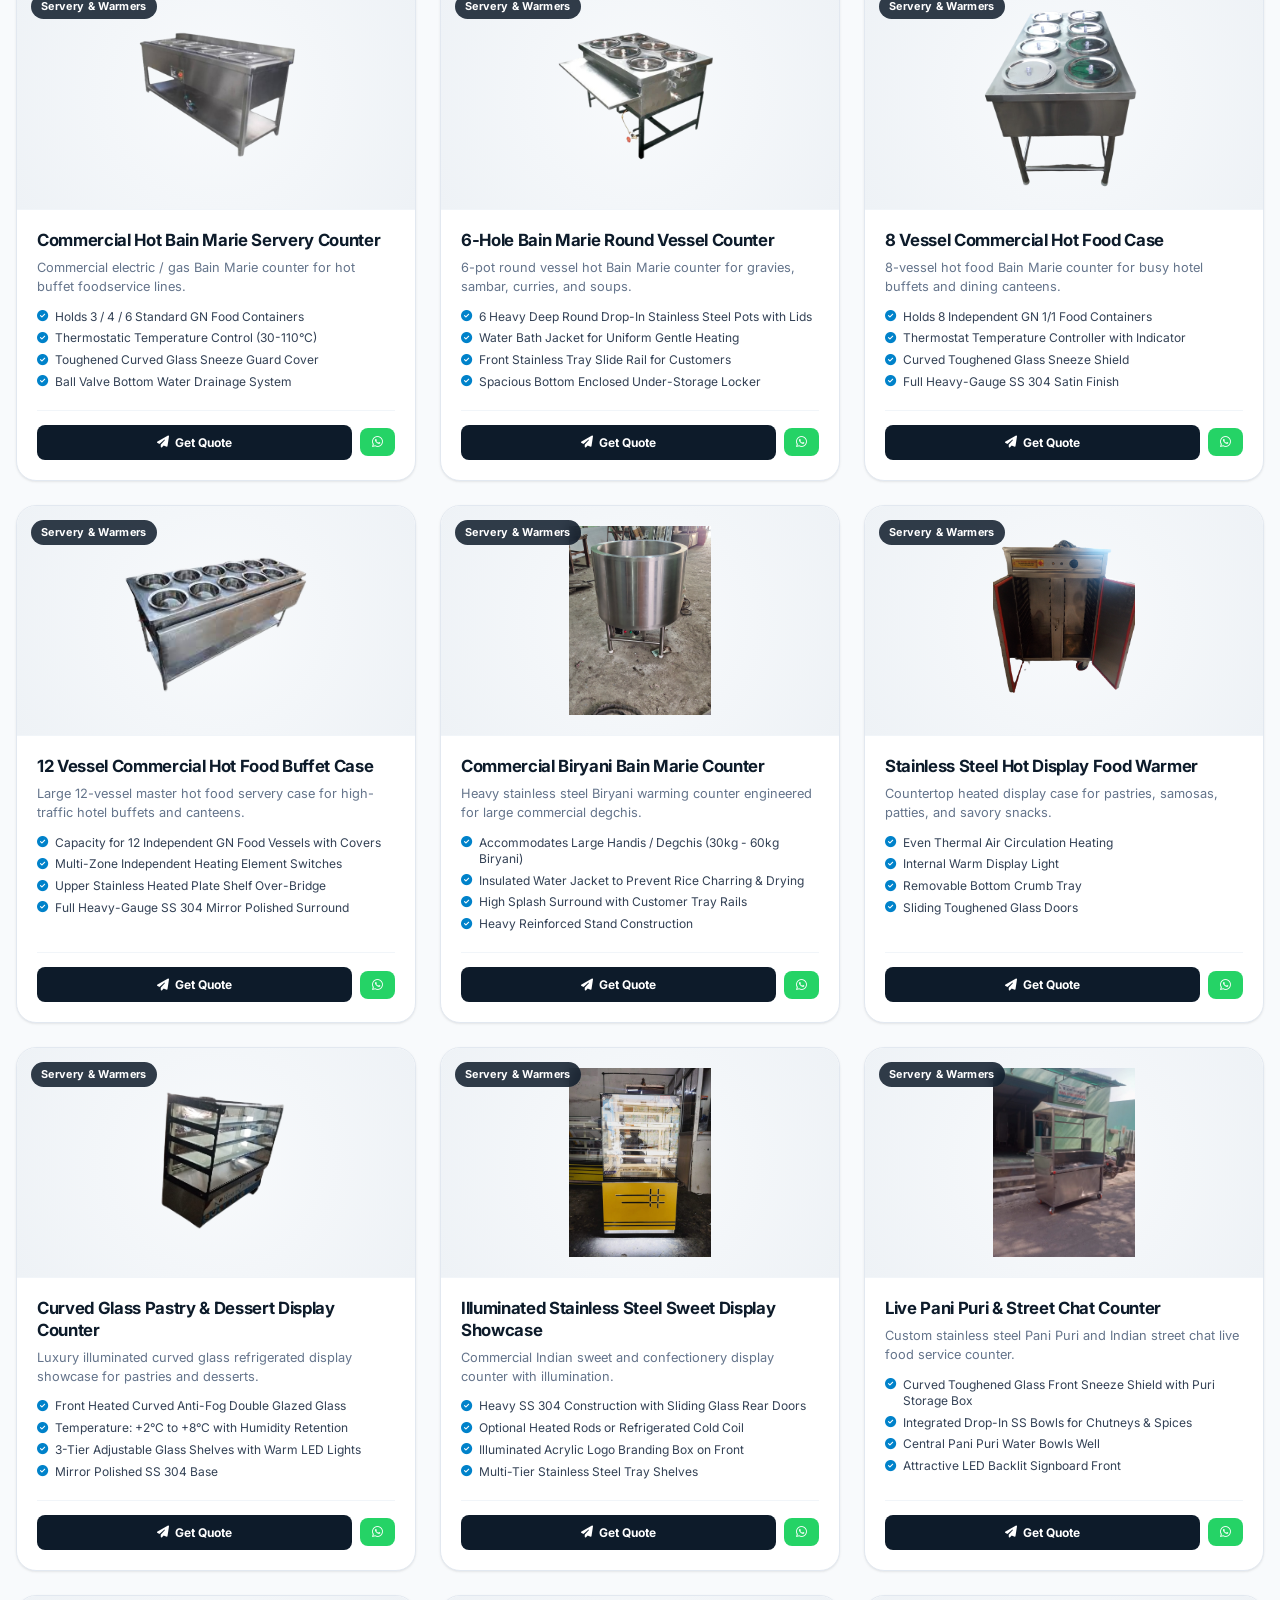
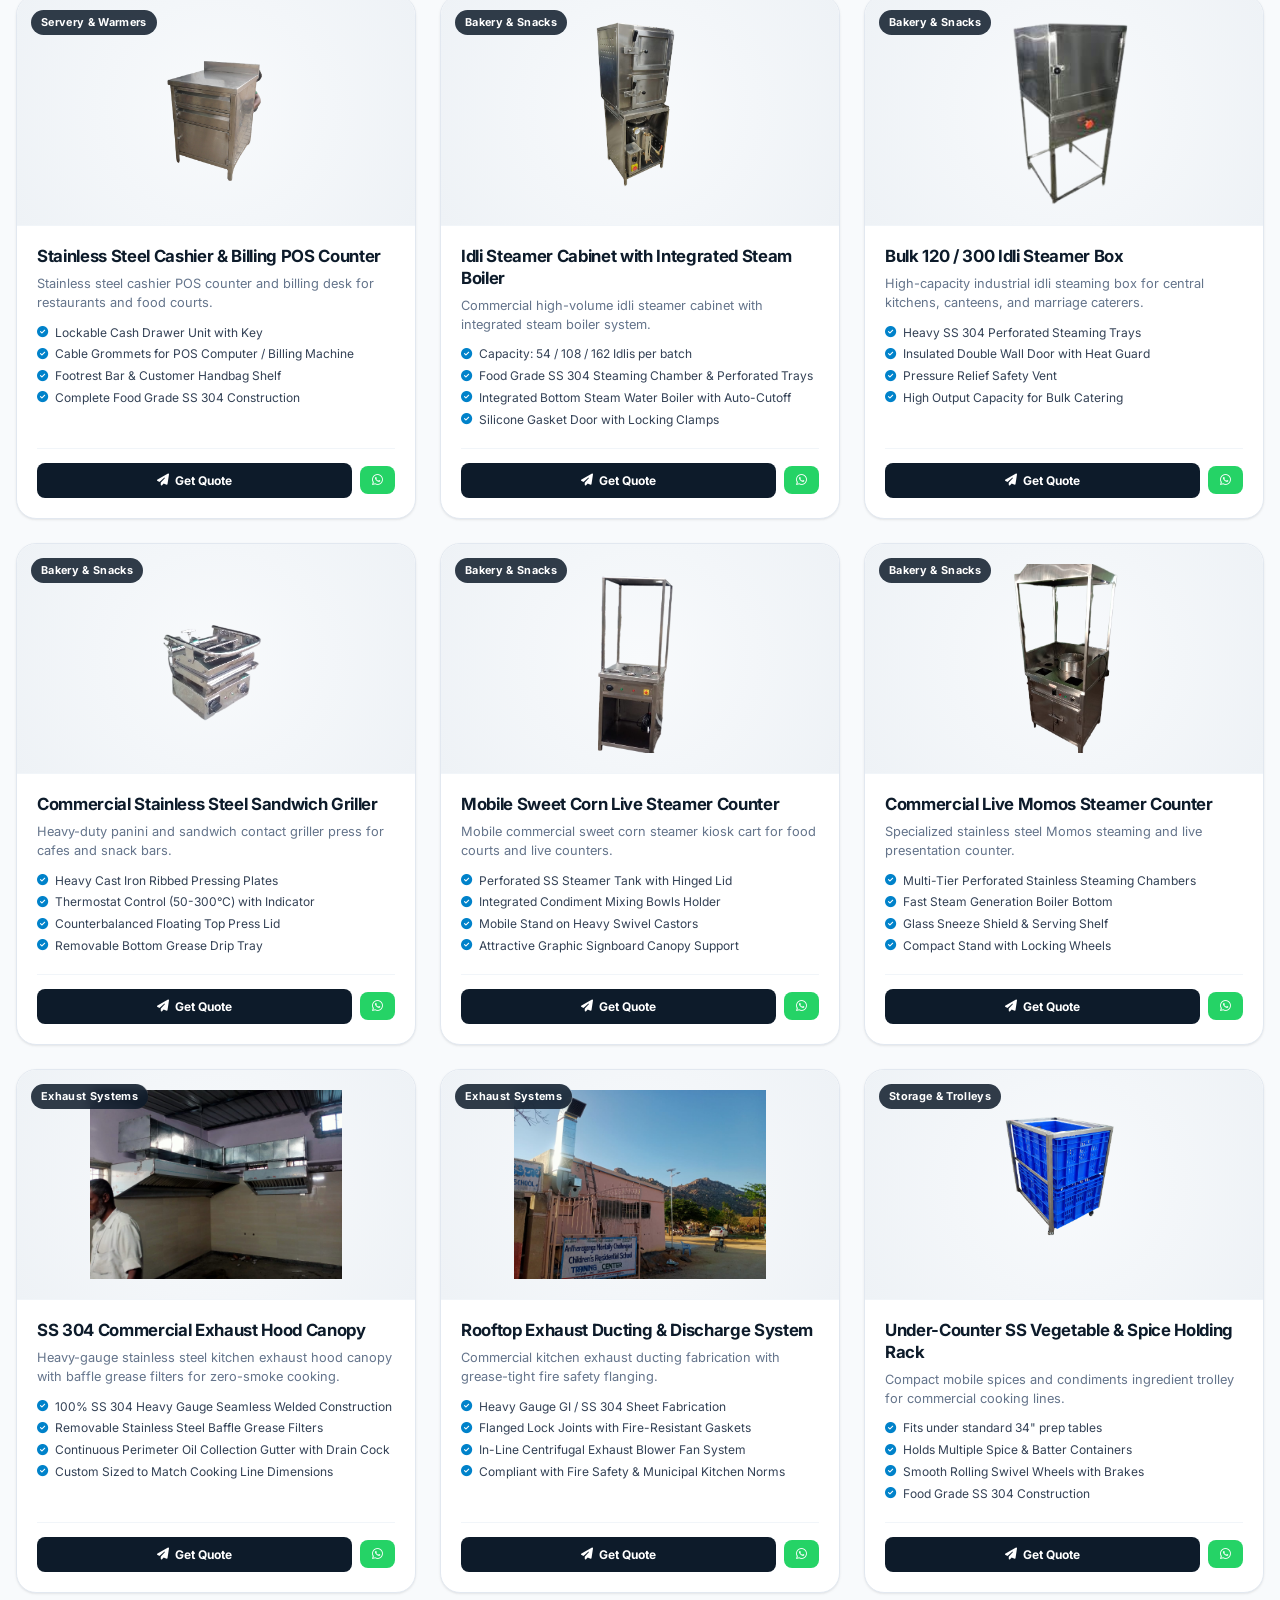
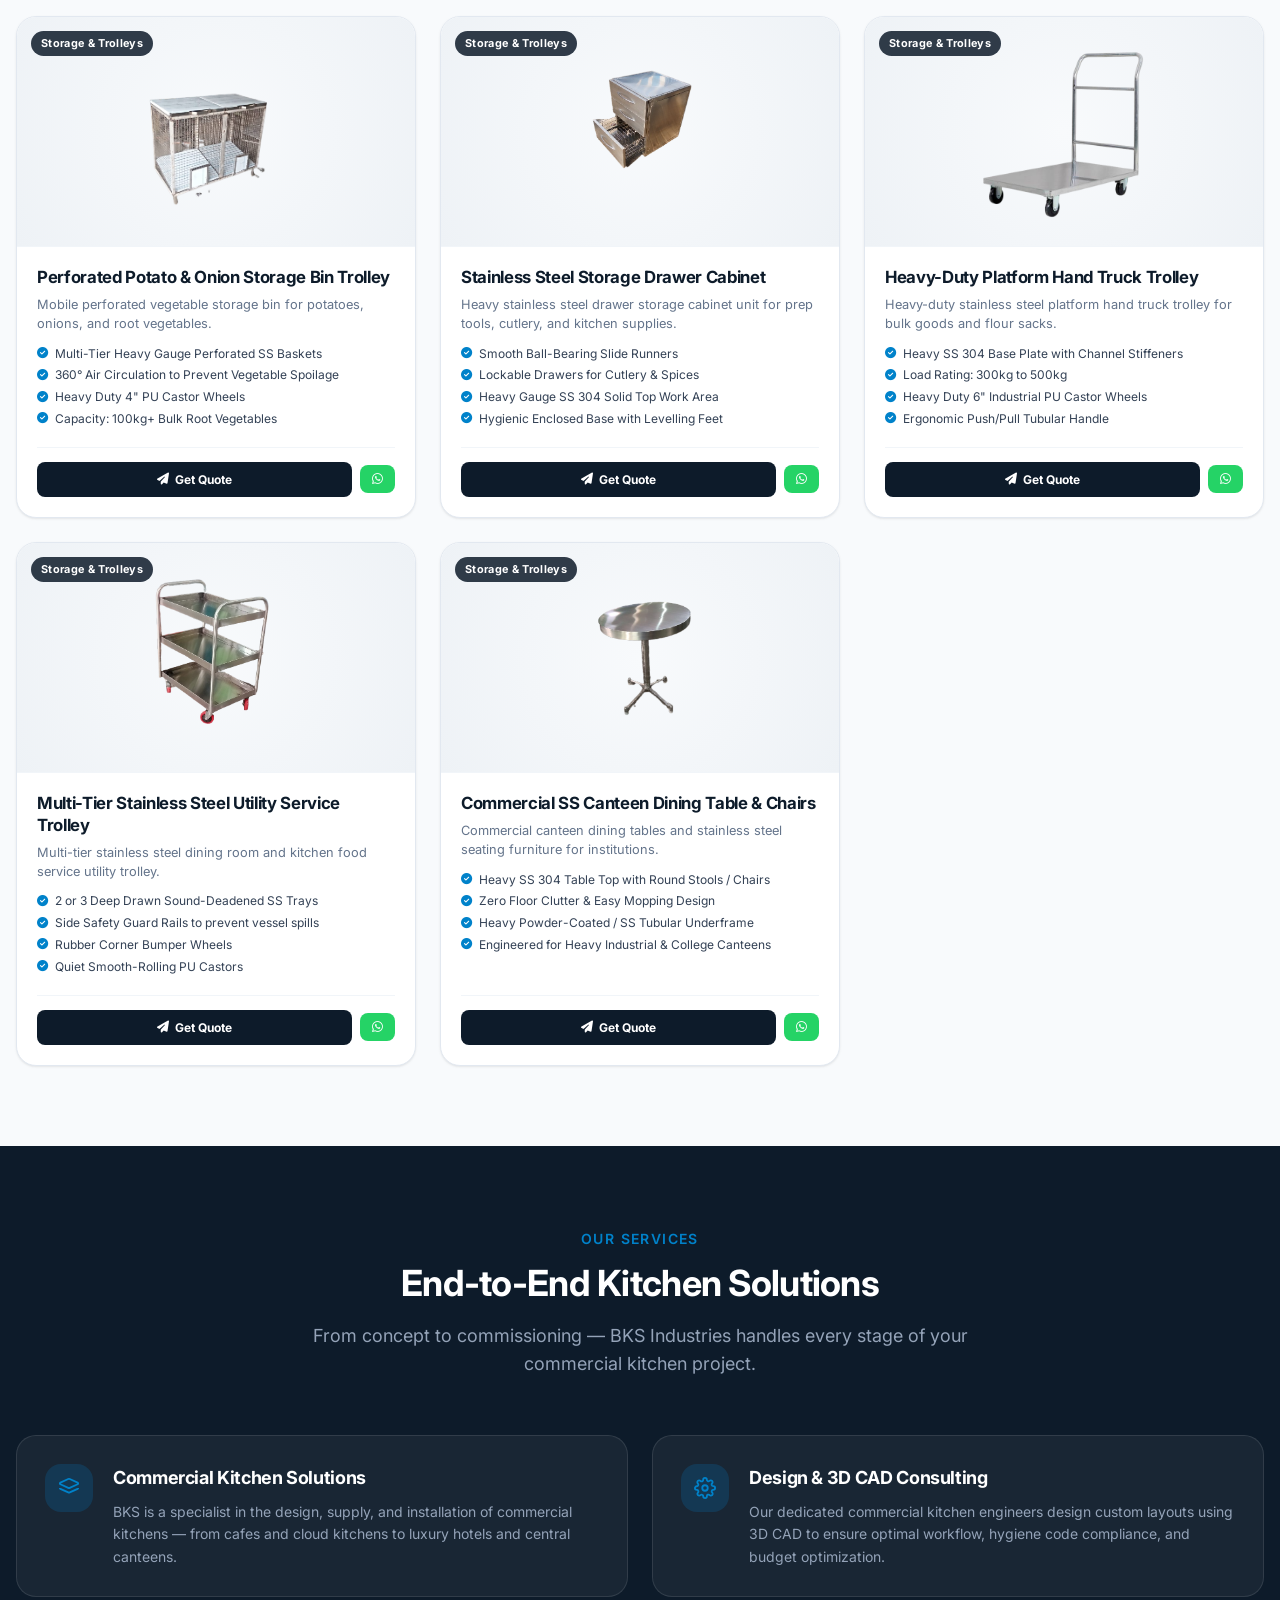
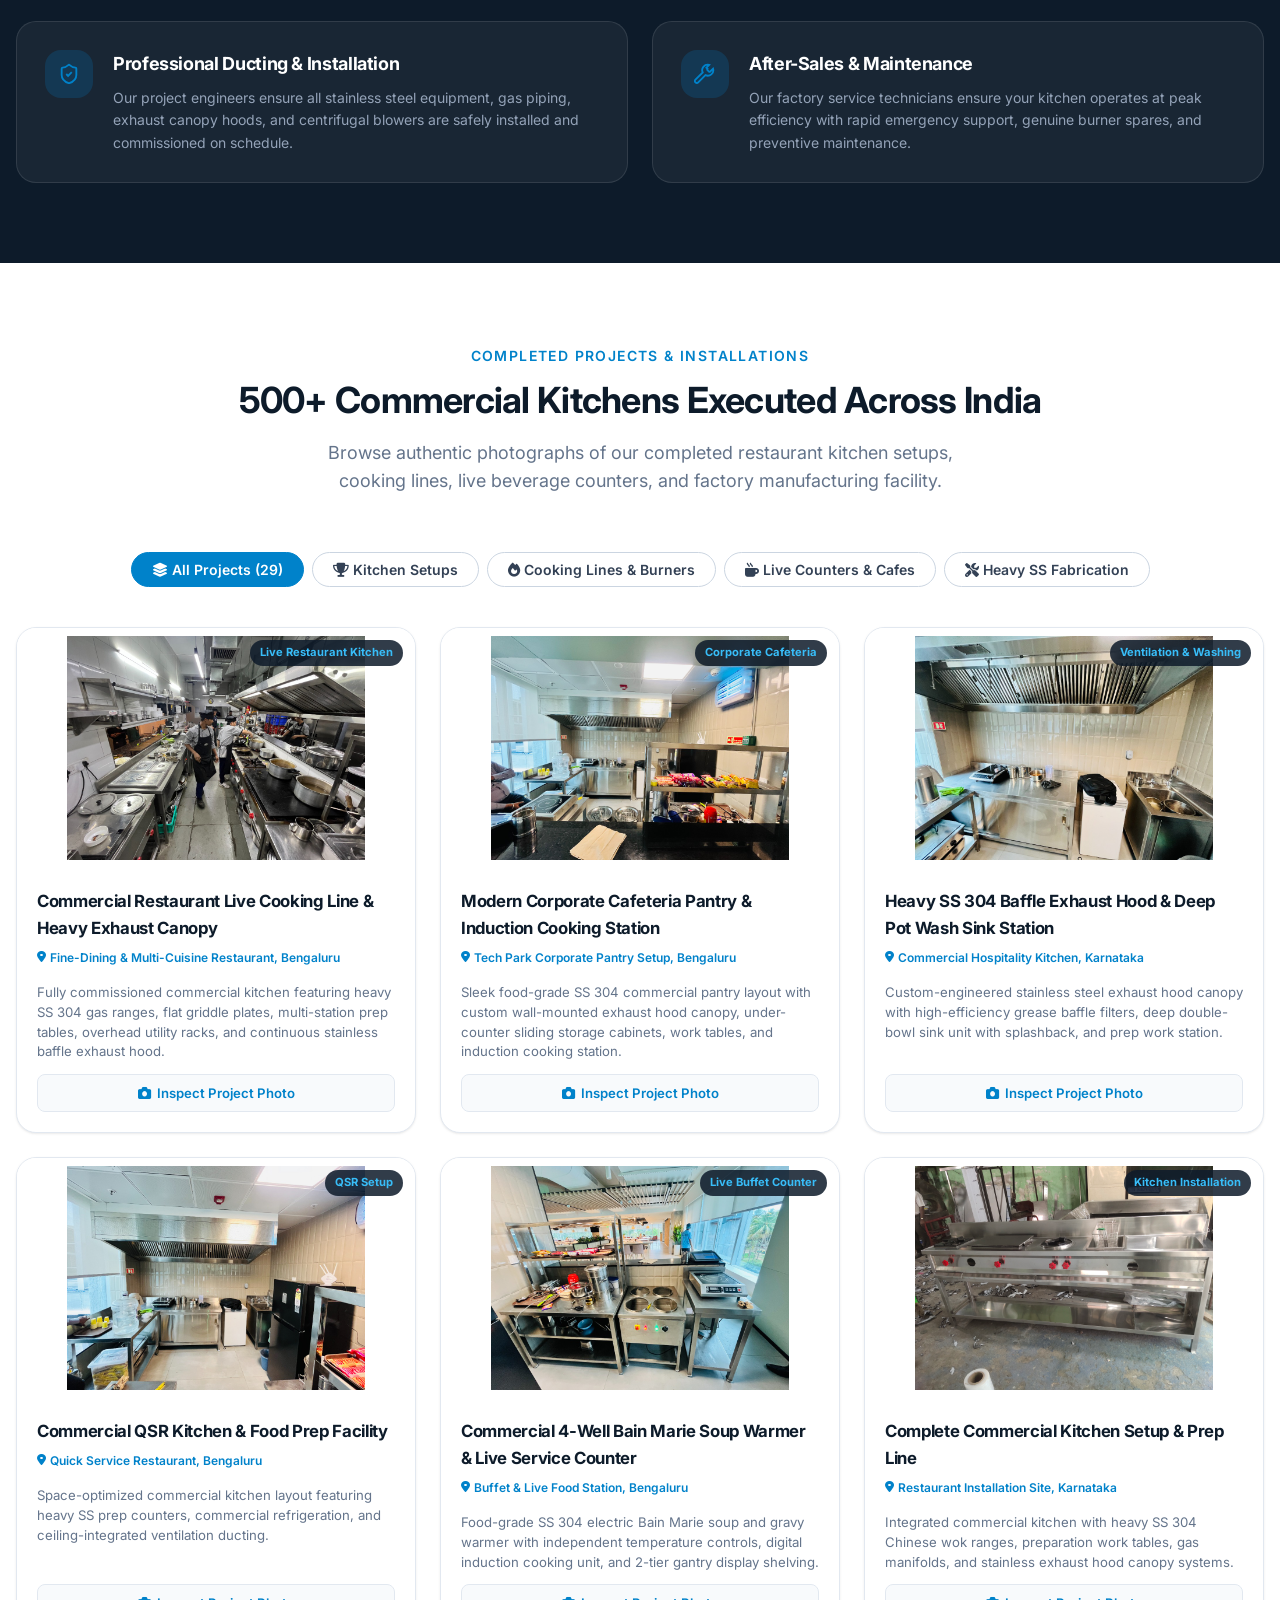
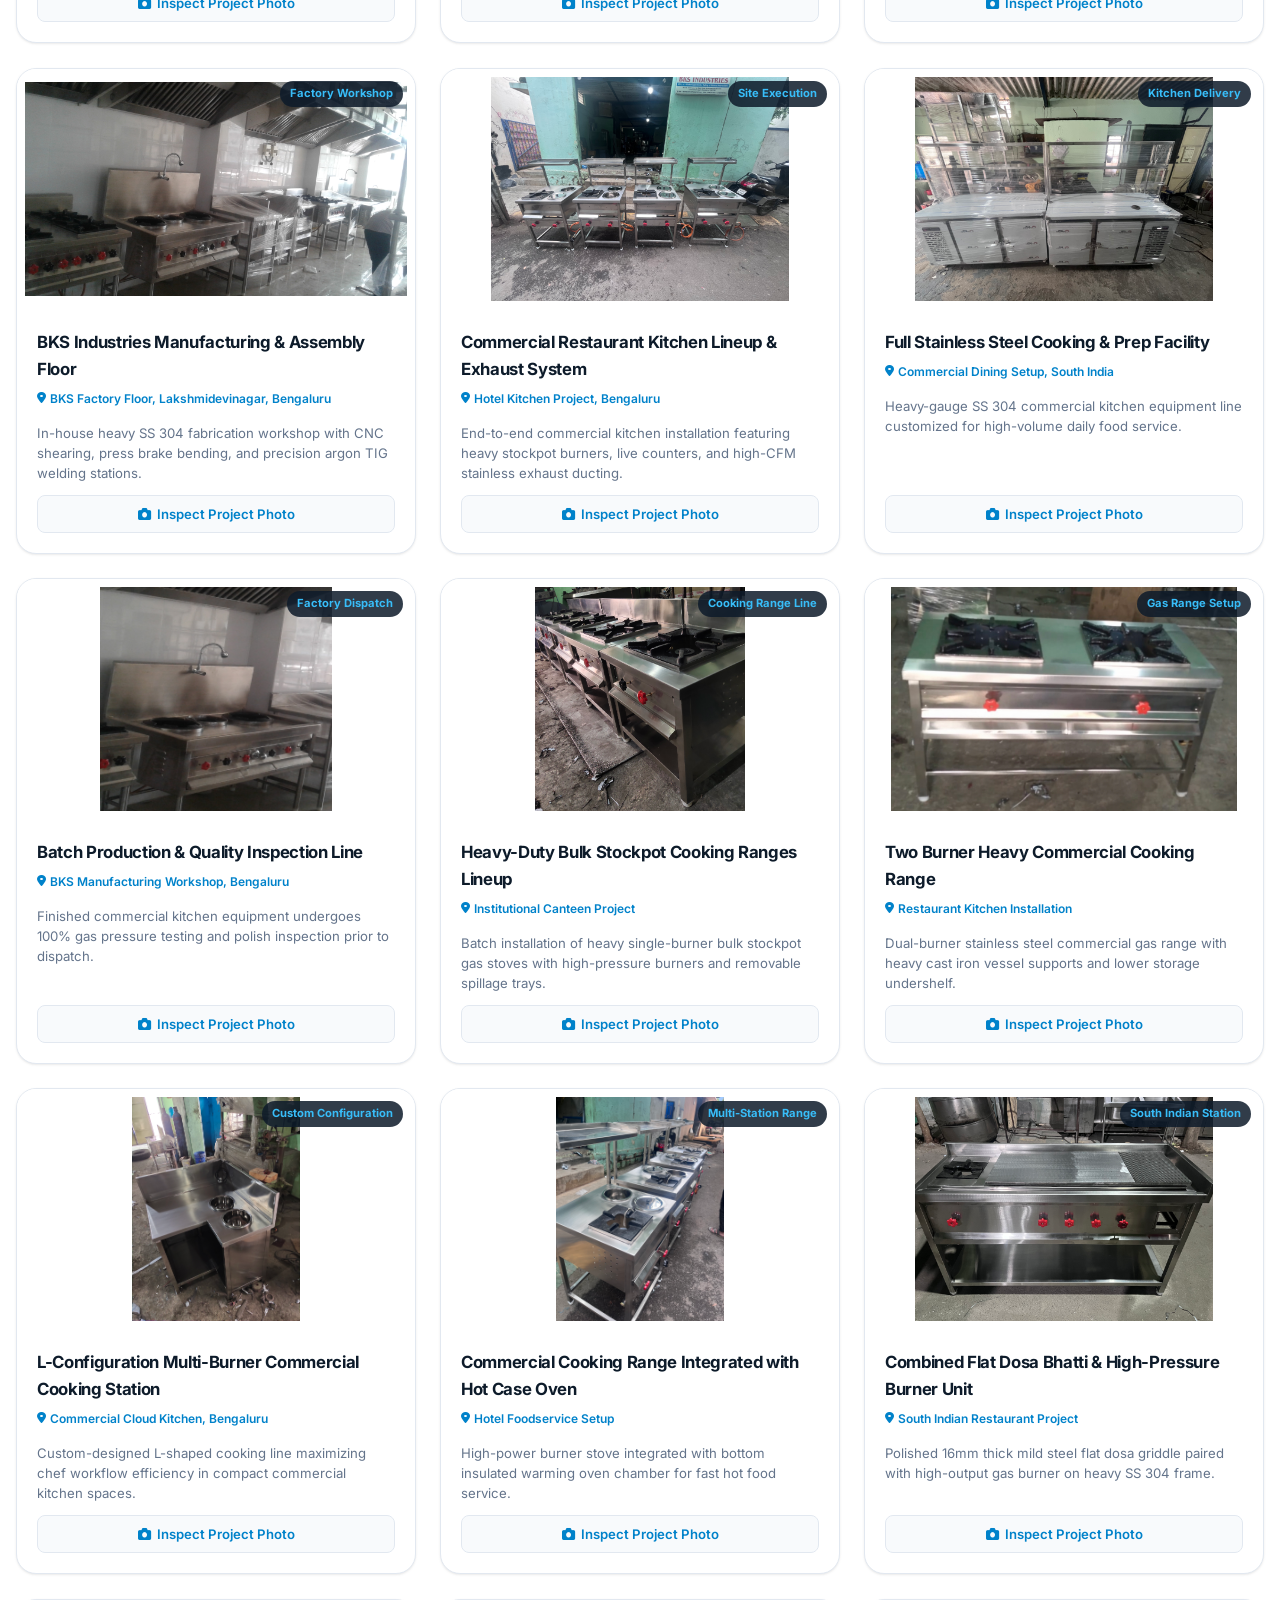
==== commit cc4d7e86: "Replace About section photo with real BKS cooking line and exhaust setup" ====
--- a/index.html
+++ b/index.html
@@ -92,7 +92,7 @@
               <p class="apollo-mega-tag">Company</p>
               <div class="apollo-mega-grid-5">
                 <a href="#about" class="apollo-mega-card">
-                  <img src="images/ai-renders/about_bksi_commercial_kitchen_hd.jpg" alt="About Us">
+                  <img src="images/real-gallery/real_bks_commercial_kitchen_cooking_line.jpg" alt="About Us">
                   <div class="apollo-mega-card-overlay">
                     <div class="apollo-mega-card-title">About Us</div>
                     <div class="apollo-mega-card-sub">15+ years of excellence</div>
@@ -317,7 +317,7 @@
       <div class="apollo-about-grid">
         <div class="apollo-about-media reveal-init reveal-fade-left">
           <div class="apollo-about-img-box">
-            <img src="images/ai-renders/about_bksi_commercial_kitchen_hd.jpg" alt="BKS Commercial Kitchen Installation" loading="lazy">
+            <img src="images/real-gallery/real_bks_commercial_kitchen_cooking_line.jpg" alt="BKS Commercial Kitchen Installation" loading="lazy">
           </div>
           <div class="apollo-about-floating-card">
             <p class="apollo-floating-num">15+</p>
@@ -660,7 +660,7 @@
 
       <div class="apollo-industries-grid">
         <div class="apollo-ind-card" onclick="document.getElementById('contact').scrollIntoView({behavior: 'smooth'})">
-          <img src="images/ai-renders/about_bksi_commercial_kitchen_hd.jpg" alt="Hotels & Resorts">
+          <img src="images/real-gallery/real_bks_commercial_kitchen_cooking_line.jpg" alt="Hotels & Resorts">
           <div class="apollo-ind-overlay">
             <p class="apollo-ind-title">Hotels & Resorts</p>
             <div class="apollo-ind-line"></div>
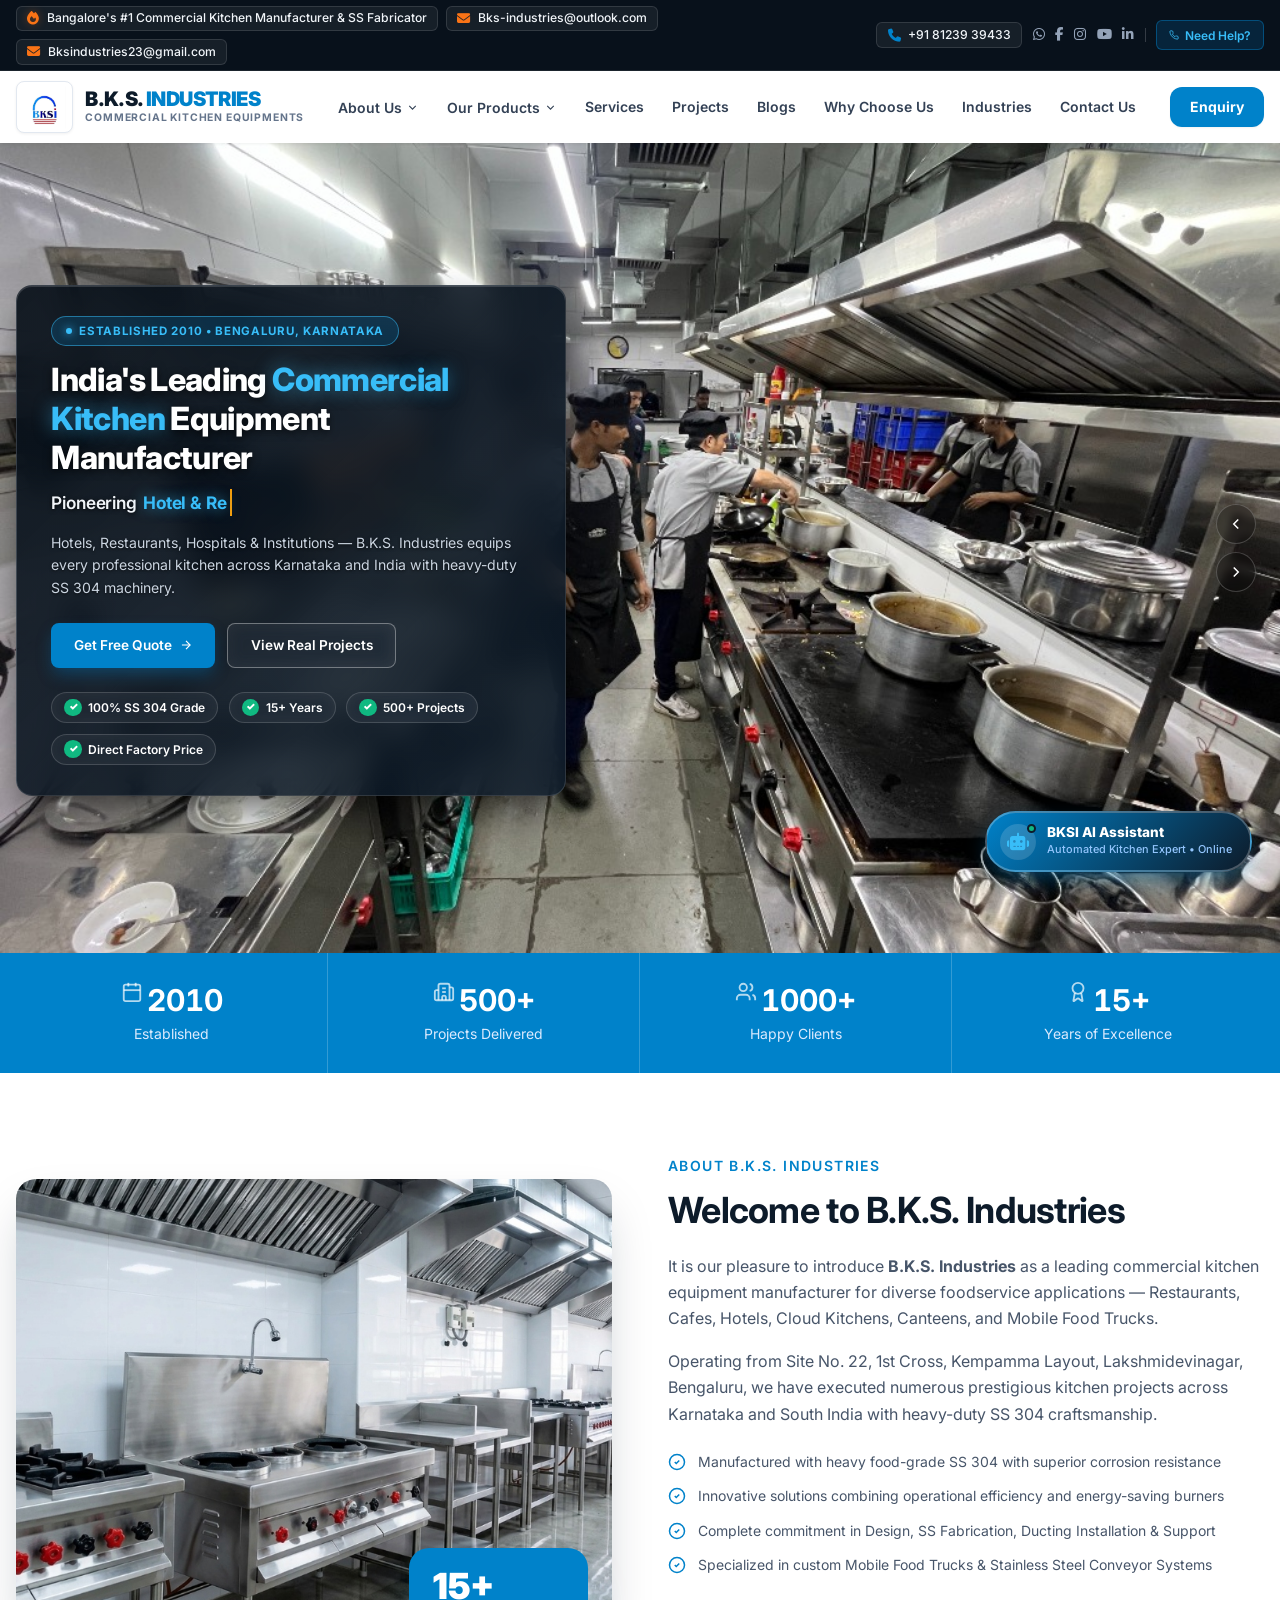
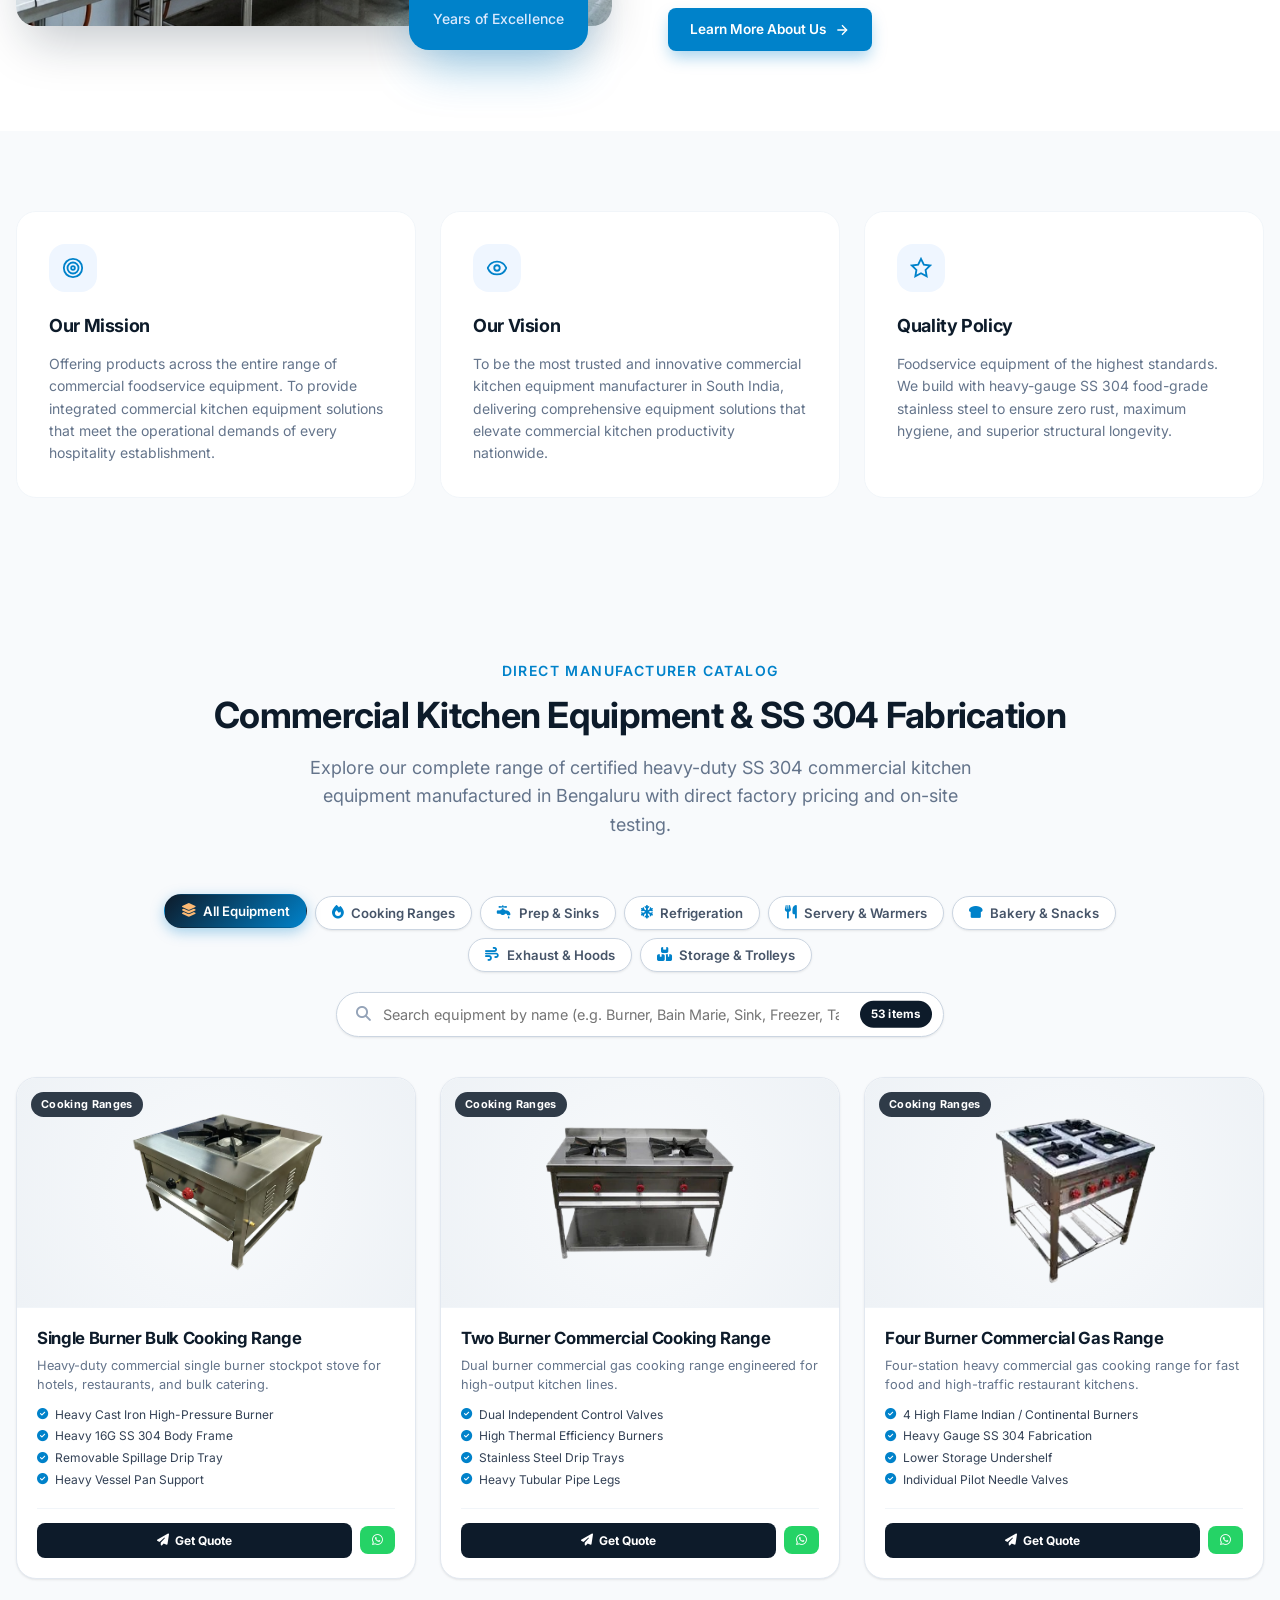
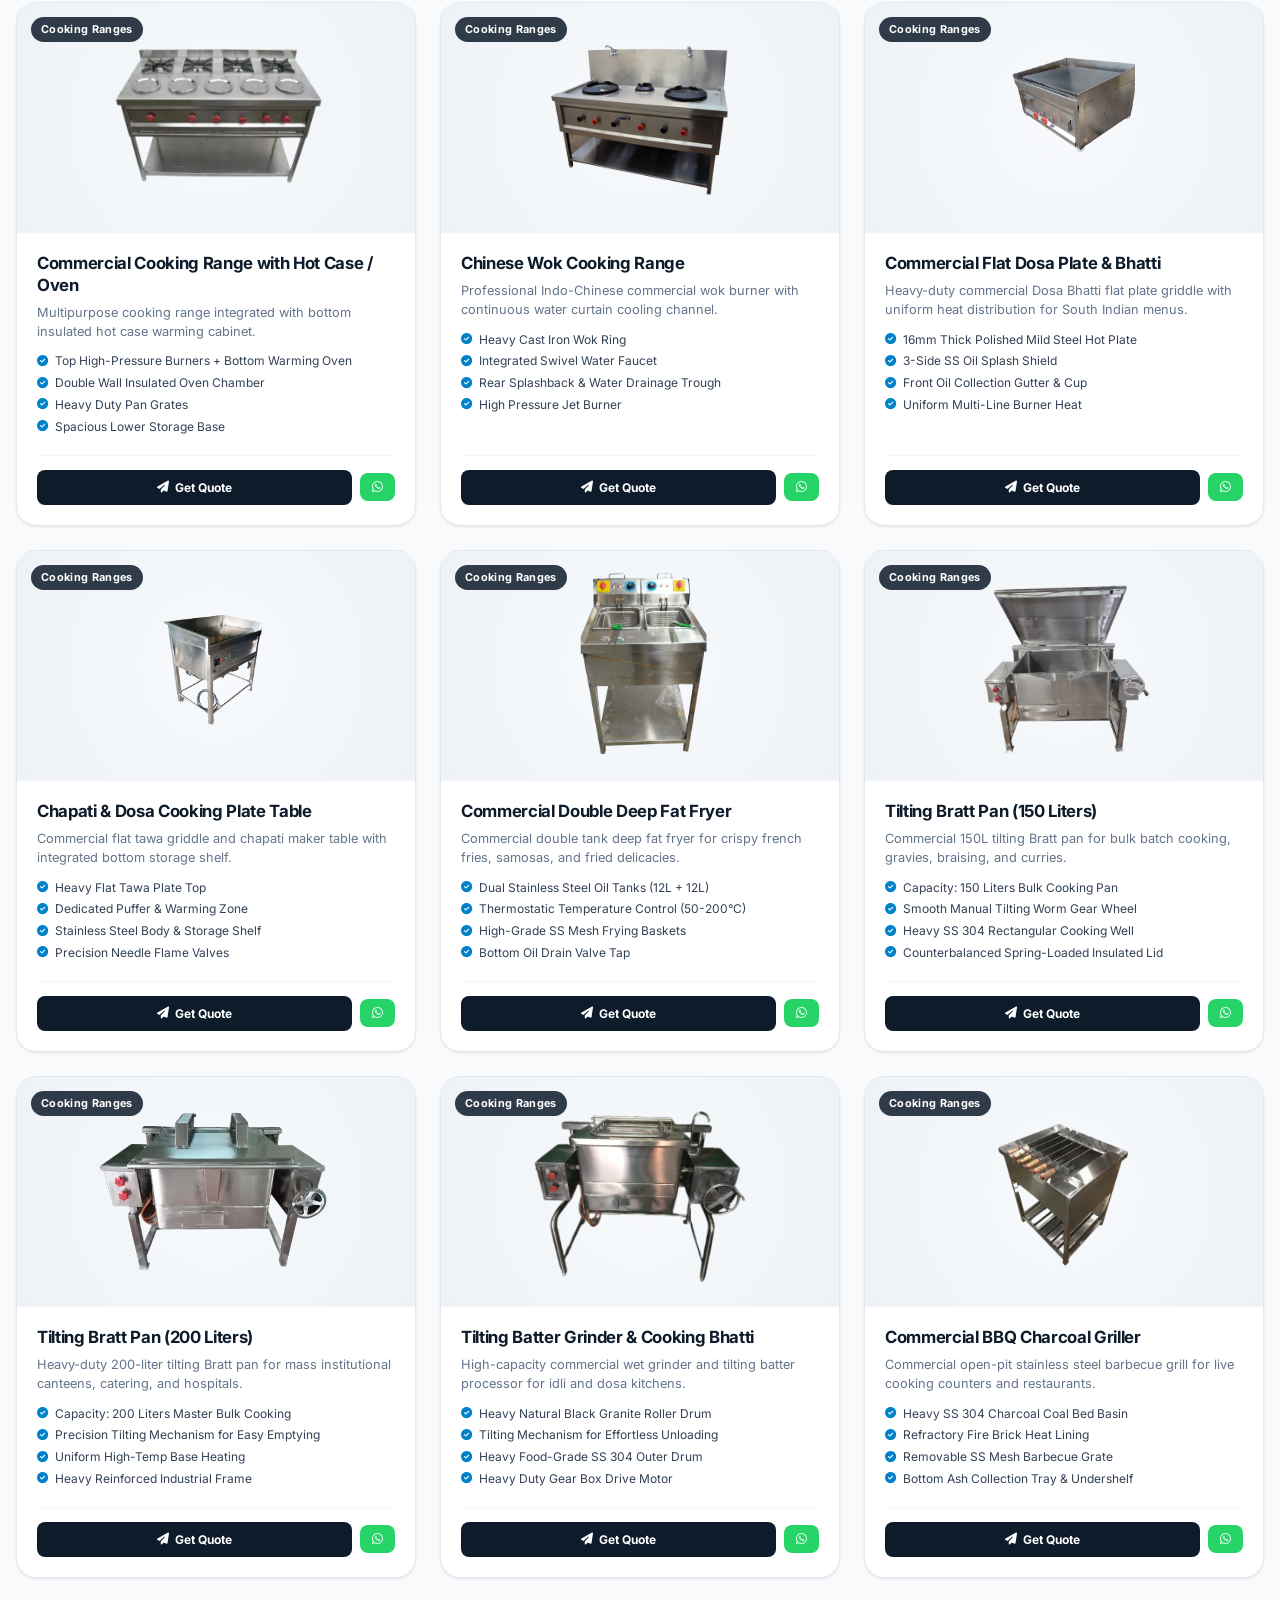
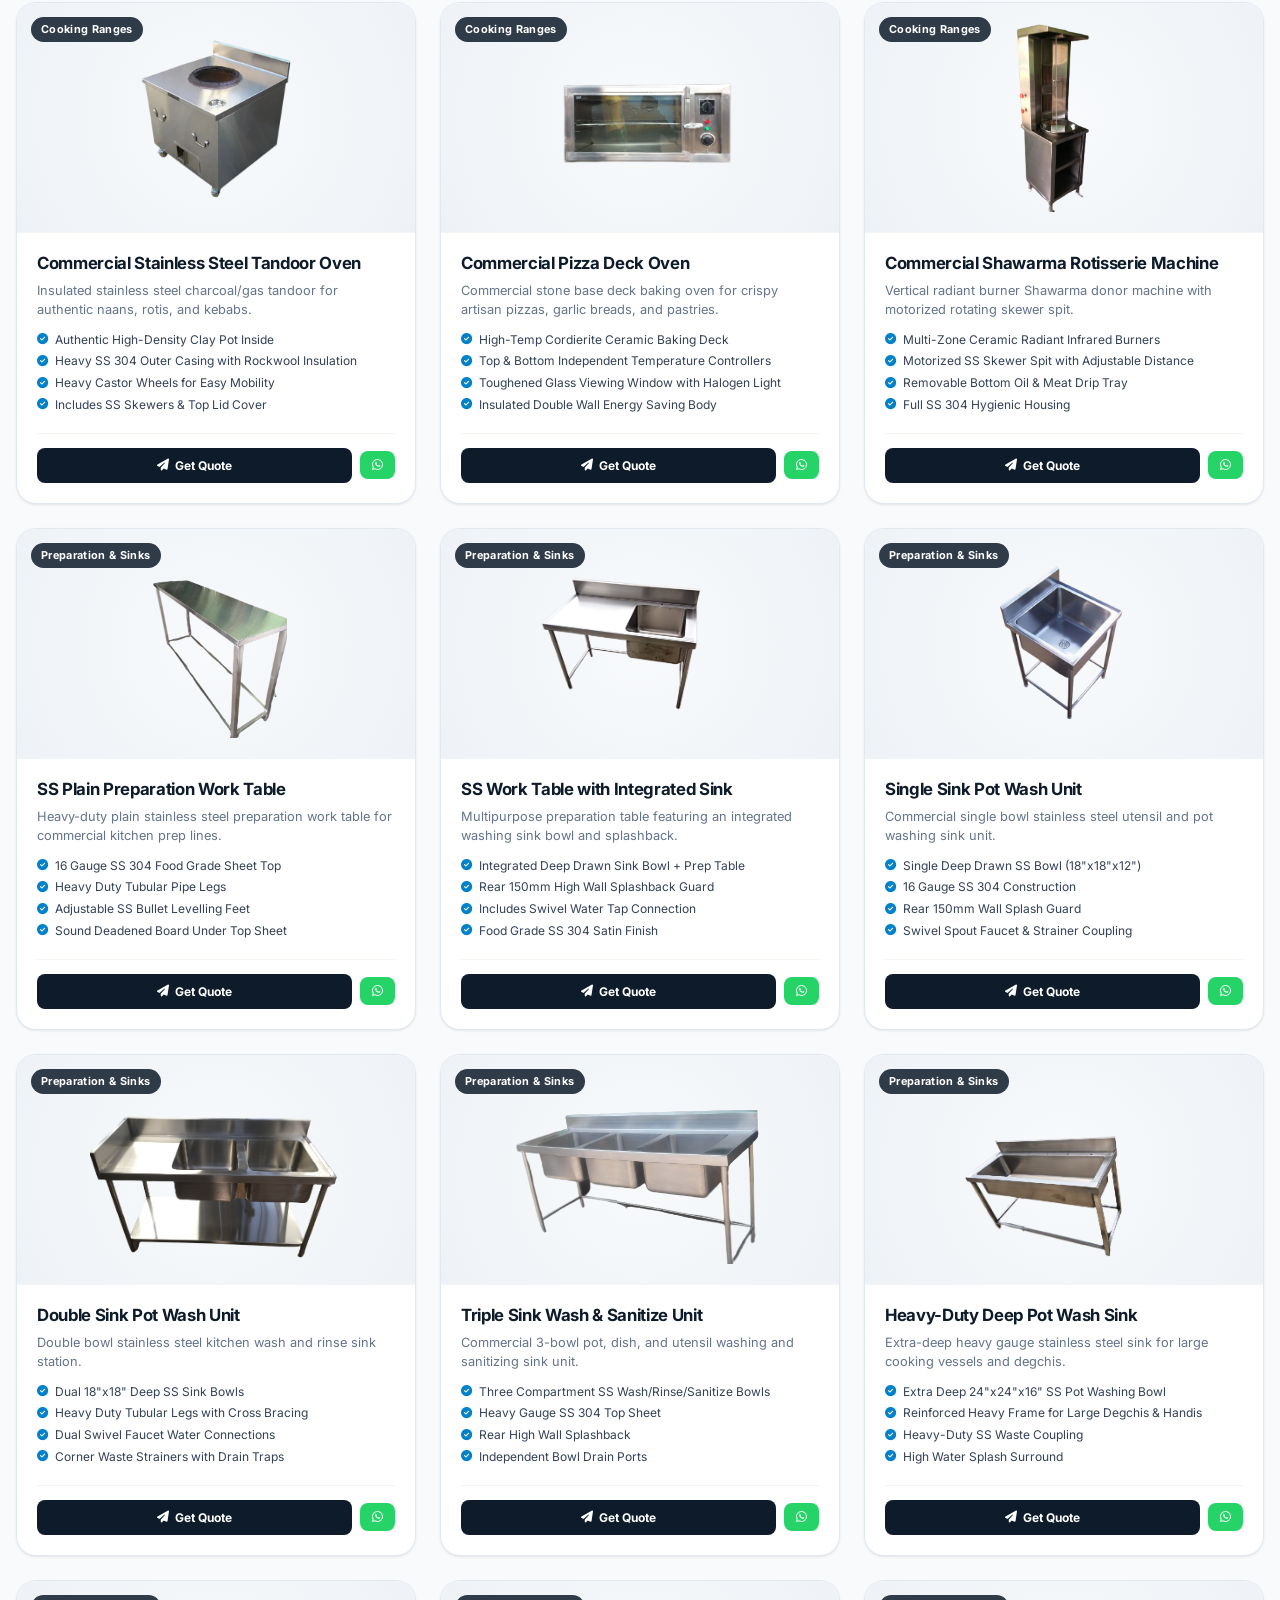
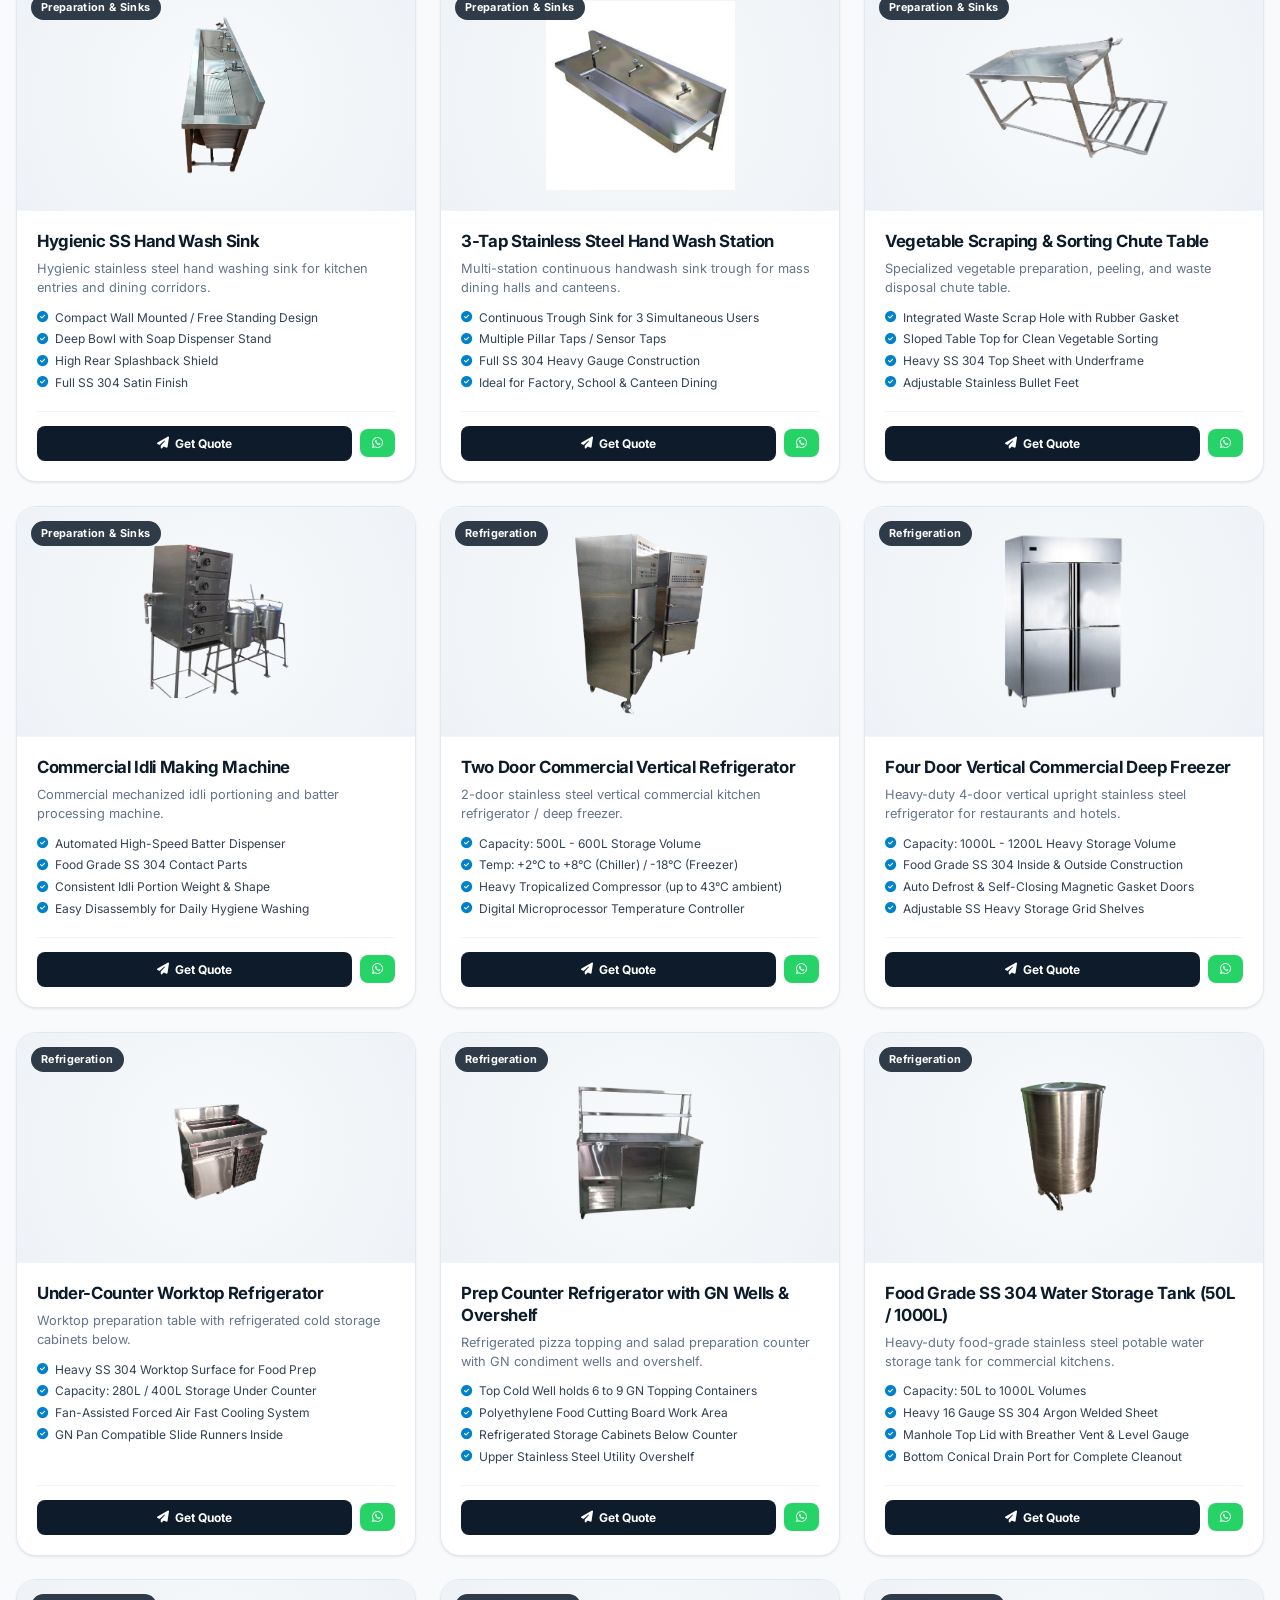
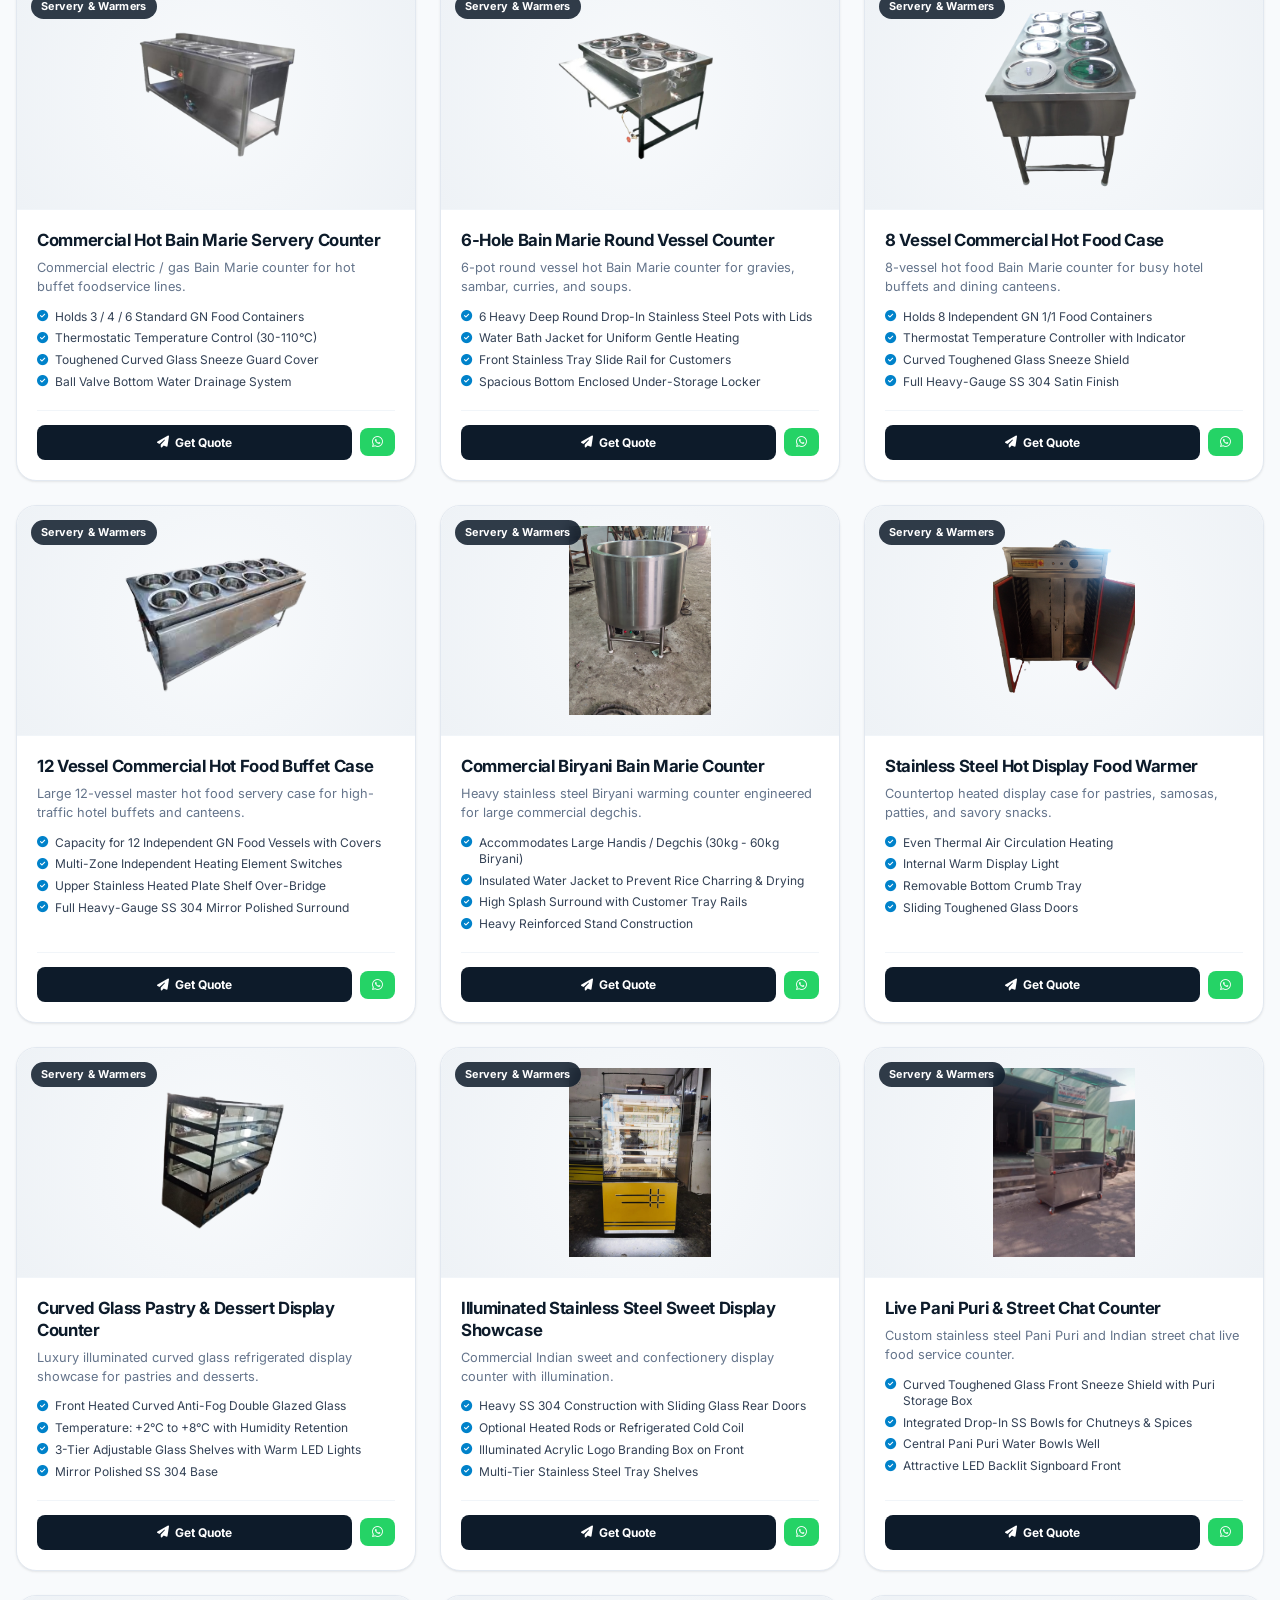
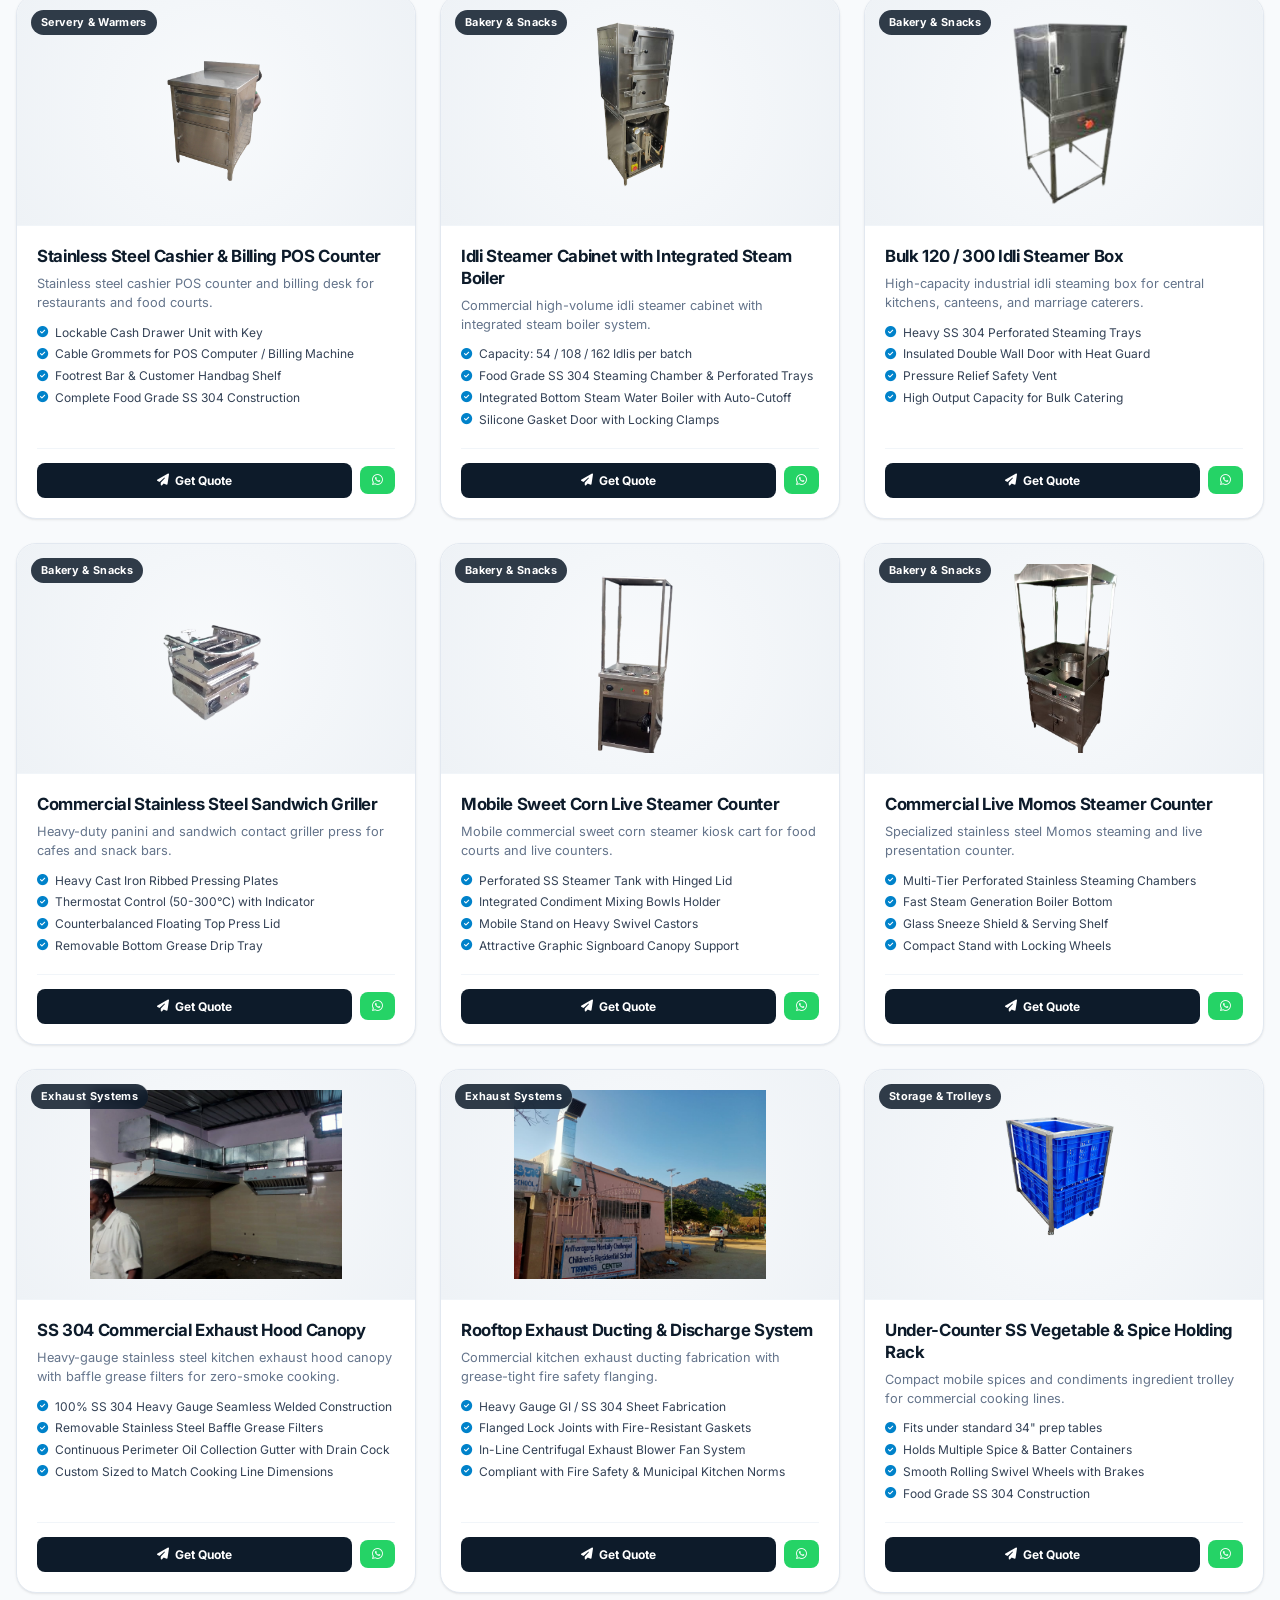
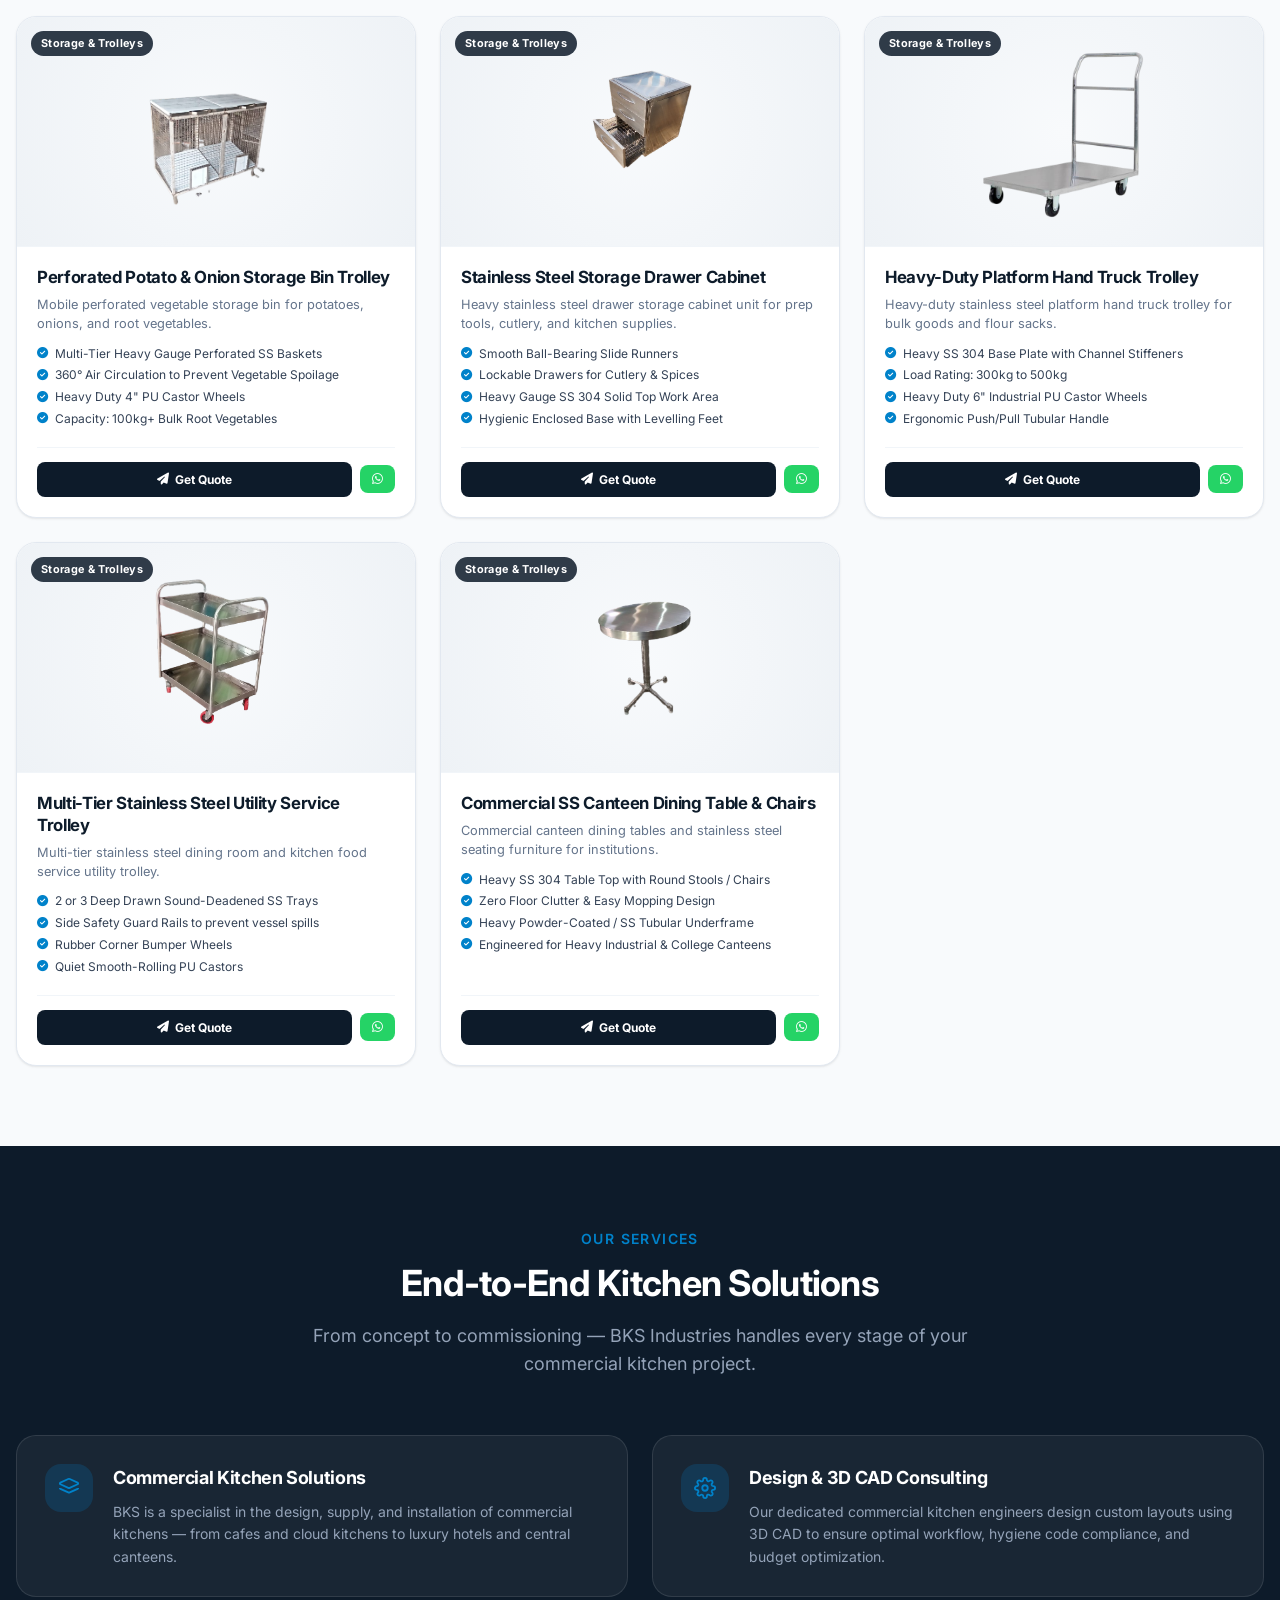
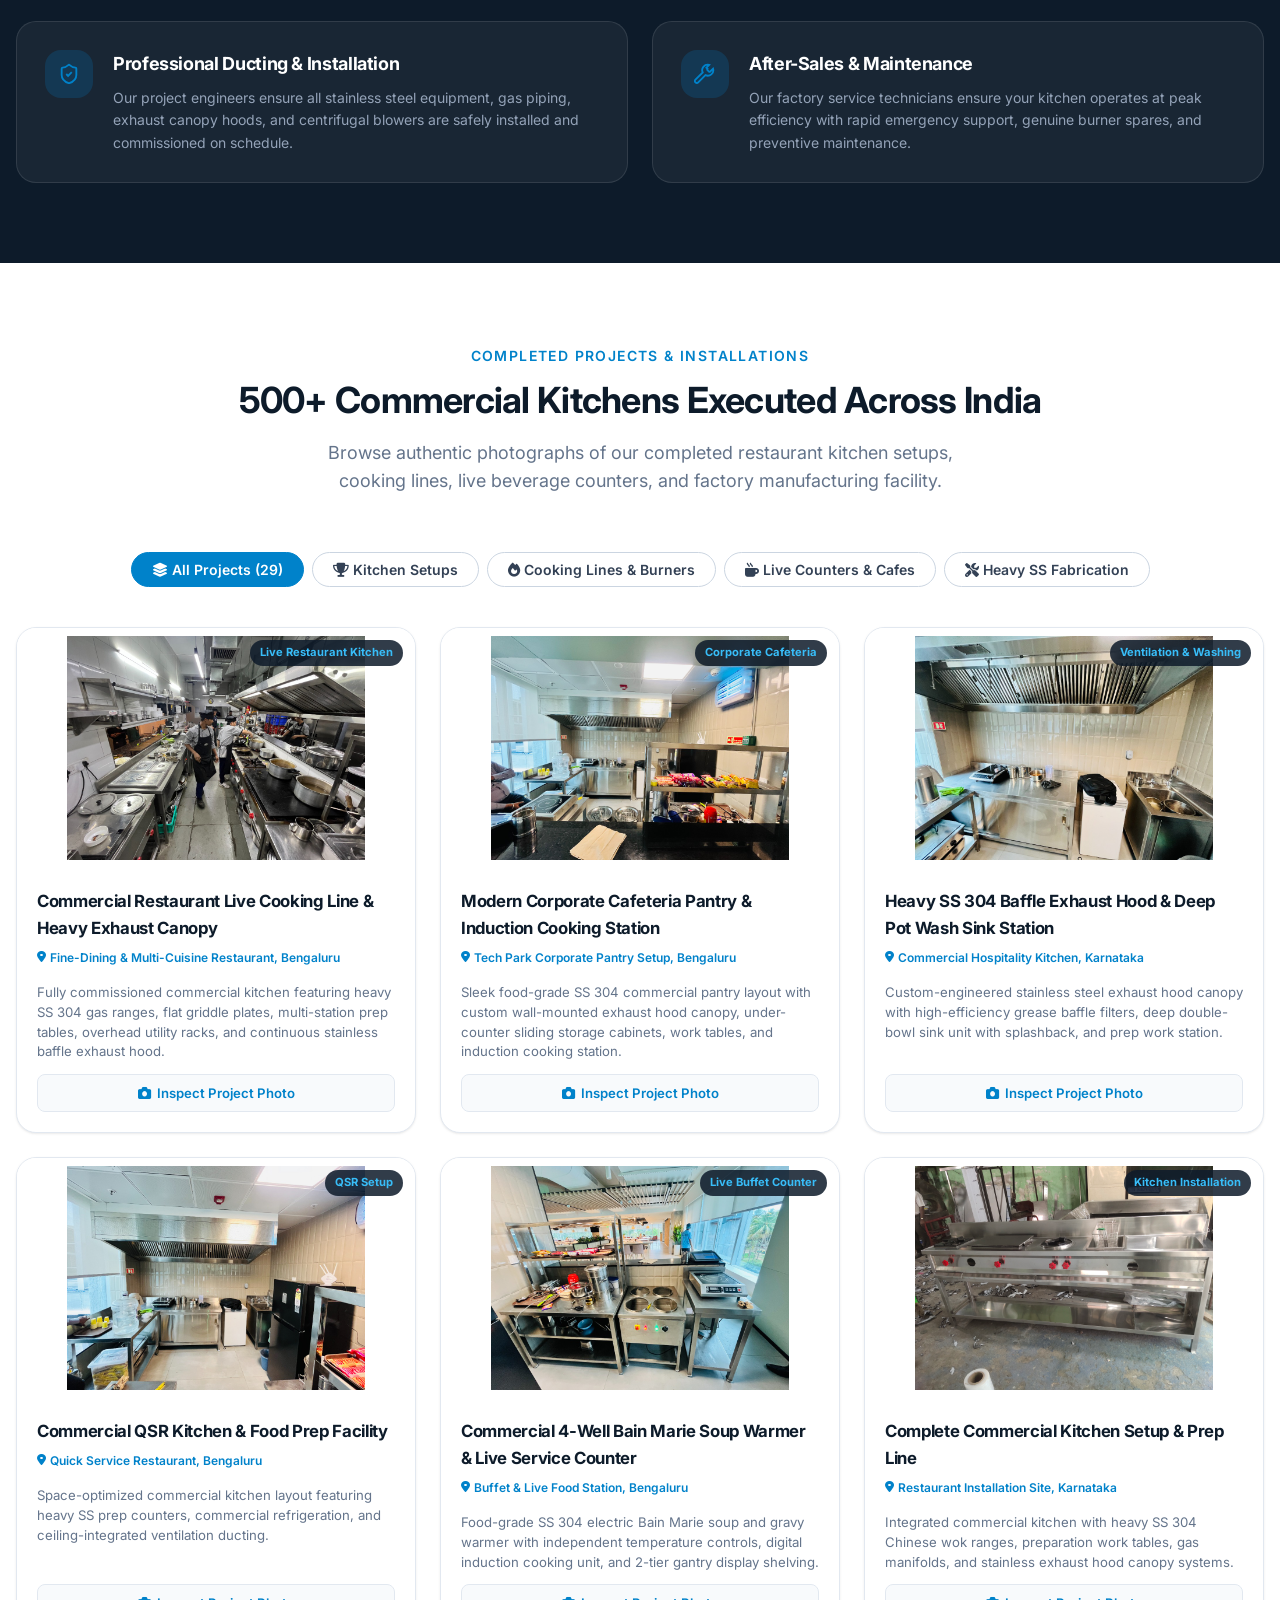
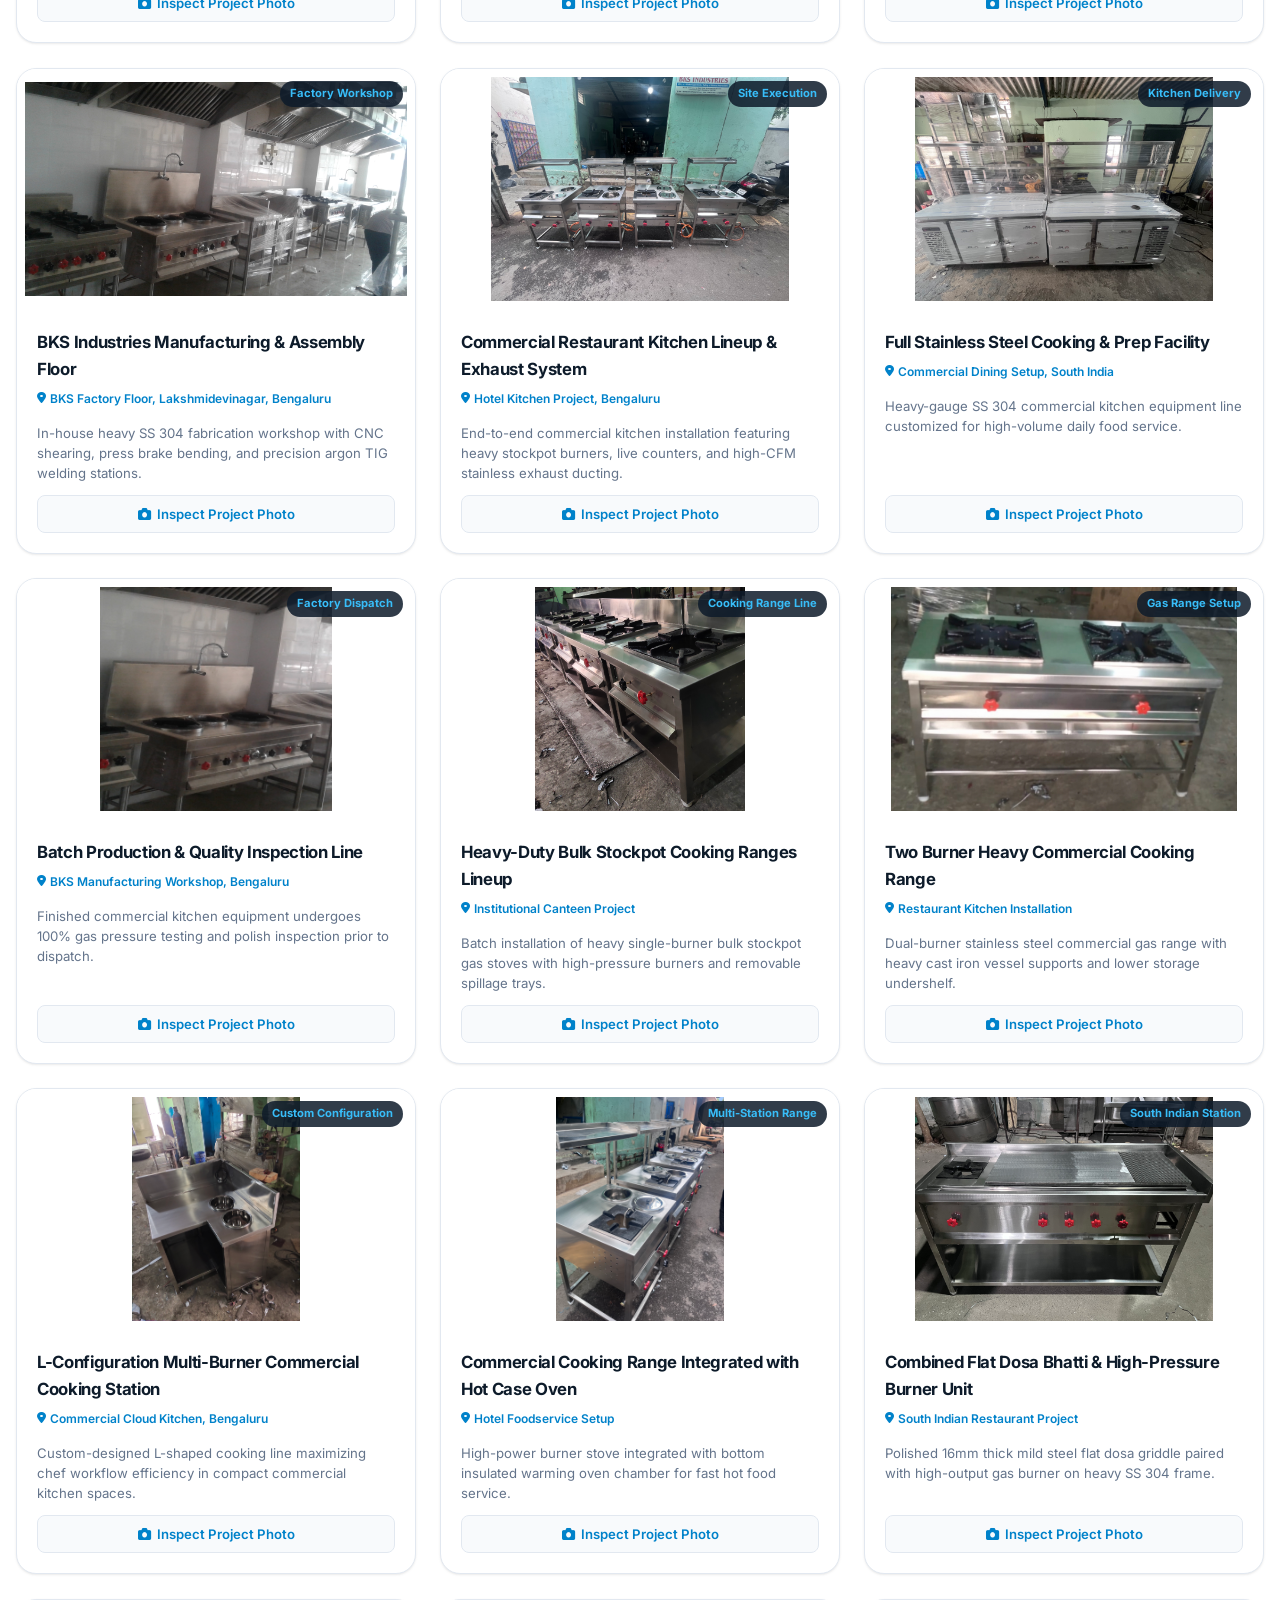
==== commit 1471e30f: "Replace all hero backdrop carousel slides with authentic real business installation photos" ====
--- a/index.html
+++ b/index.html
@@ -199,25 +199,25 @@
        3. APOLLO CINEMATIC SPLIT HERO CAROUSEL
        ========================================================================= -->
   <section class="apollo-hero" id="hero">
-    <!-- Slide 1: Luxury 5-Star Hotel Kitchen -->
+    <!-- Slide 1: Real BKS Cooking Range Line & Jet Wok Setup -->
     <div class="apollo-hero-slide active">
-      <img src="images/hero-slides/slide1_luxury_hotel_kitchen.jpg" alt="Commercial Kitchen Installation Bengaluru - BKS Industries">
-    </div>
-    <!-- Slide 2: Commercial Restaurant Setup -->
+      <img src="images/hero-slides/slide1_luxury_hotel_kitchen.jpg" alt="Commercial Kitchen Cooking Range & Jet Wok Line - BKS Industries">
+    </div>
+    <!-- Slide 2: Real Active Restaurant Kitchen Lineup with Chefs -->
     <div class="apollo-hero-slide">
-      <img src="images/hero-slides/slide2_commercial_restaurant.jpg" alt="Commercial Kitchen Setup - BKS Industries">
-    </div>
-    <!-- Slide 3: Industrial SS Fabrication -->
+      <img src="images/hero-slides/slide2_commercial_restaurant.jpg" alt="Live Commercial Restaurant Kitchen Installation - BKS Industries">
+    </div>
+    <!-- Slide 3: Real Corporate Cafeteria Pantry Setup -->
     <div class="apollo-hero-slide">
-      <img src="images/hero-slides/slide3_industrial_fabrication.jpg" alt="Stainless Steel Kitchen Equipment Fabrication - BKS Industries">
-    </div>
-    <!-- Slide 4: Custom Mobile Food Truck Setup -->
+      <img src="images/hero-slides/slide3_industrial_fabrication.jpg" alt="Corporate Pantry & Cafeteria SS Setup - BKS Industries">
+    </div>
+    <!-- Slide 4: Real Commercial Bain Marie Live Counter -->
     <div class="apollo-hero-slide">
-      <img src="images/hero-slides/slide4_custom_food_truck.jpg" alt="Custom Mobile Food Truck SS Fabrication - BKS Industries">
-    </div>
-    <!-- Slide 5: Exhaust Hood Canopy & Ducting System -->
+      <img src="images/hero-slides/slide4_custom_food_truck.jpg" alt="Commercial 4-Well Bain Marie Live Buffet Station - BKS Industries">
+    </div>
+    <!-- Slide 5: Real SS 304 Baffle Exhaust Hood & Sink Station -->
     <div class="apollo-hero-slide">
-      <img src="images/hero-slides/slide5_exhaust_ventilation.jpg" alt="Commercial Kitchen Exhaust Hood & Ducting - BKS Industries">
+      <img src="images/hero-slides/slide5_exhaust_ventilation.jpg" alt="Commercial Kitchen Exhaust Hood Canopy & Sink Station - BKS Industries">
     </div>
 
     <!-- Angled Split Polygon Dark Overlay -->
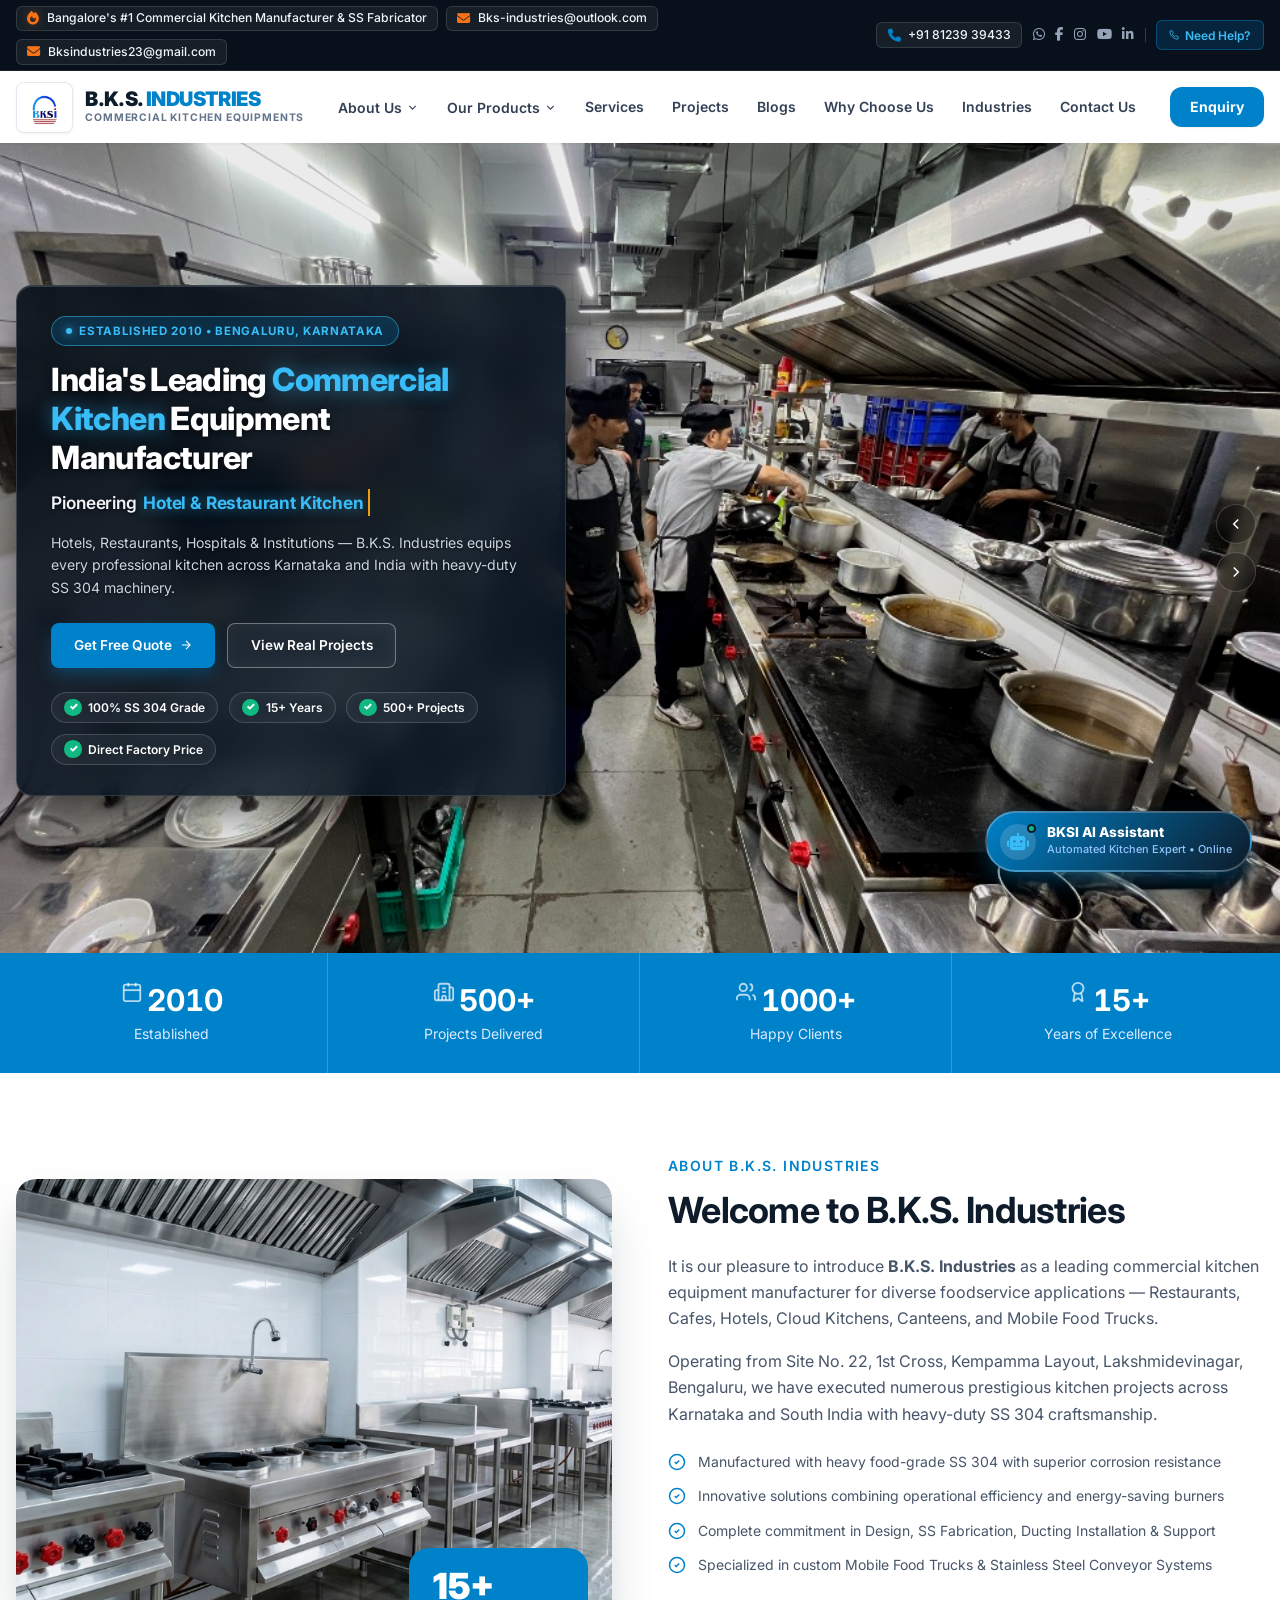
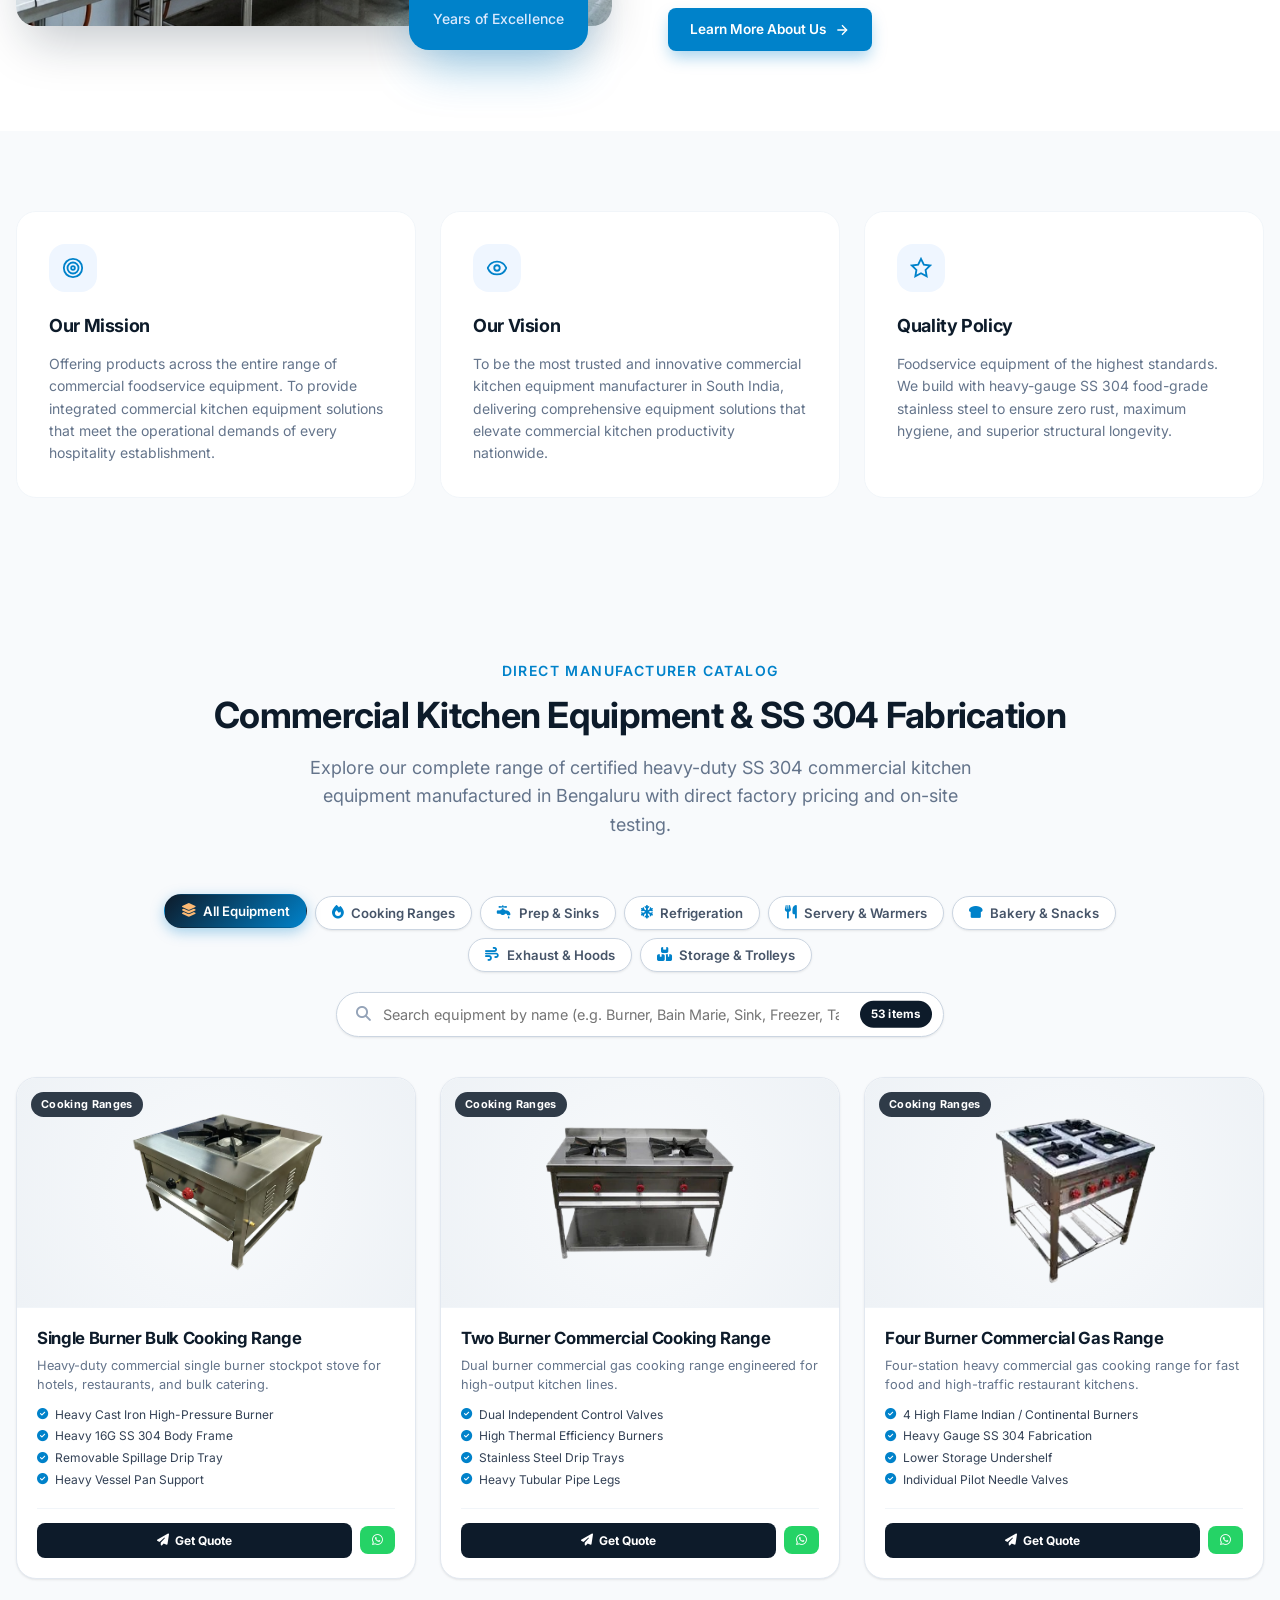
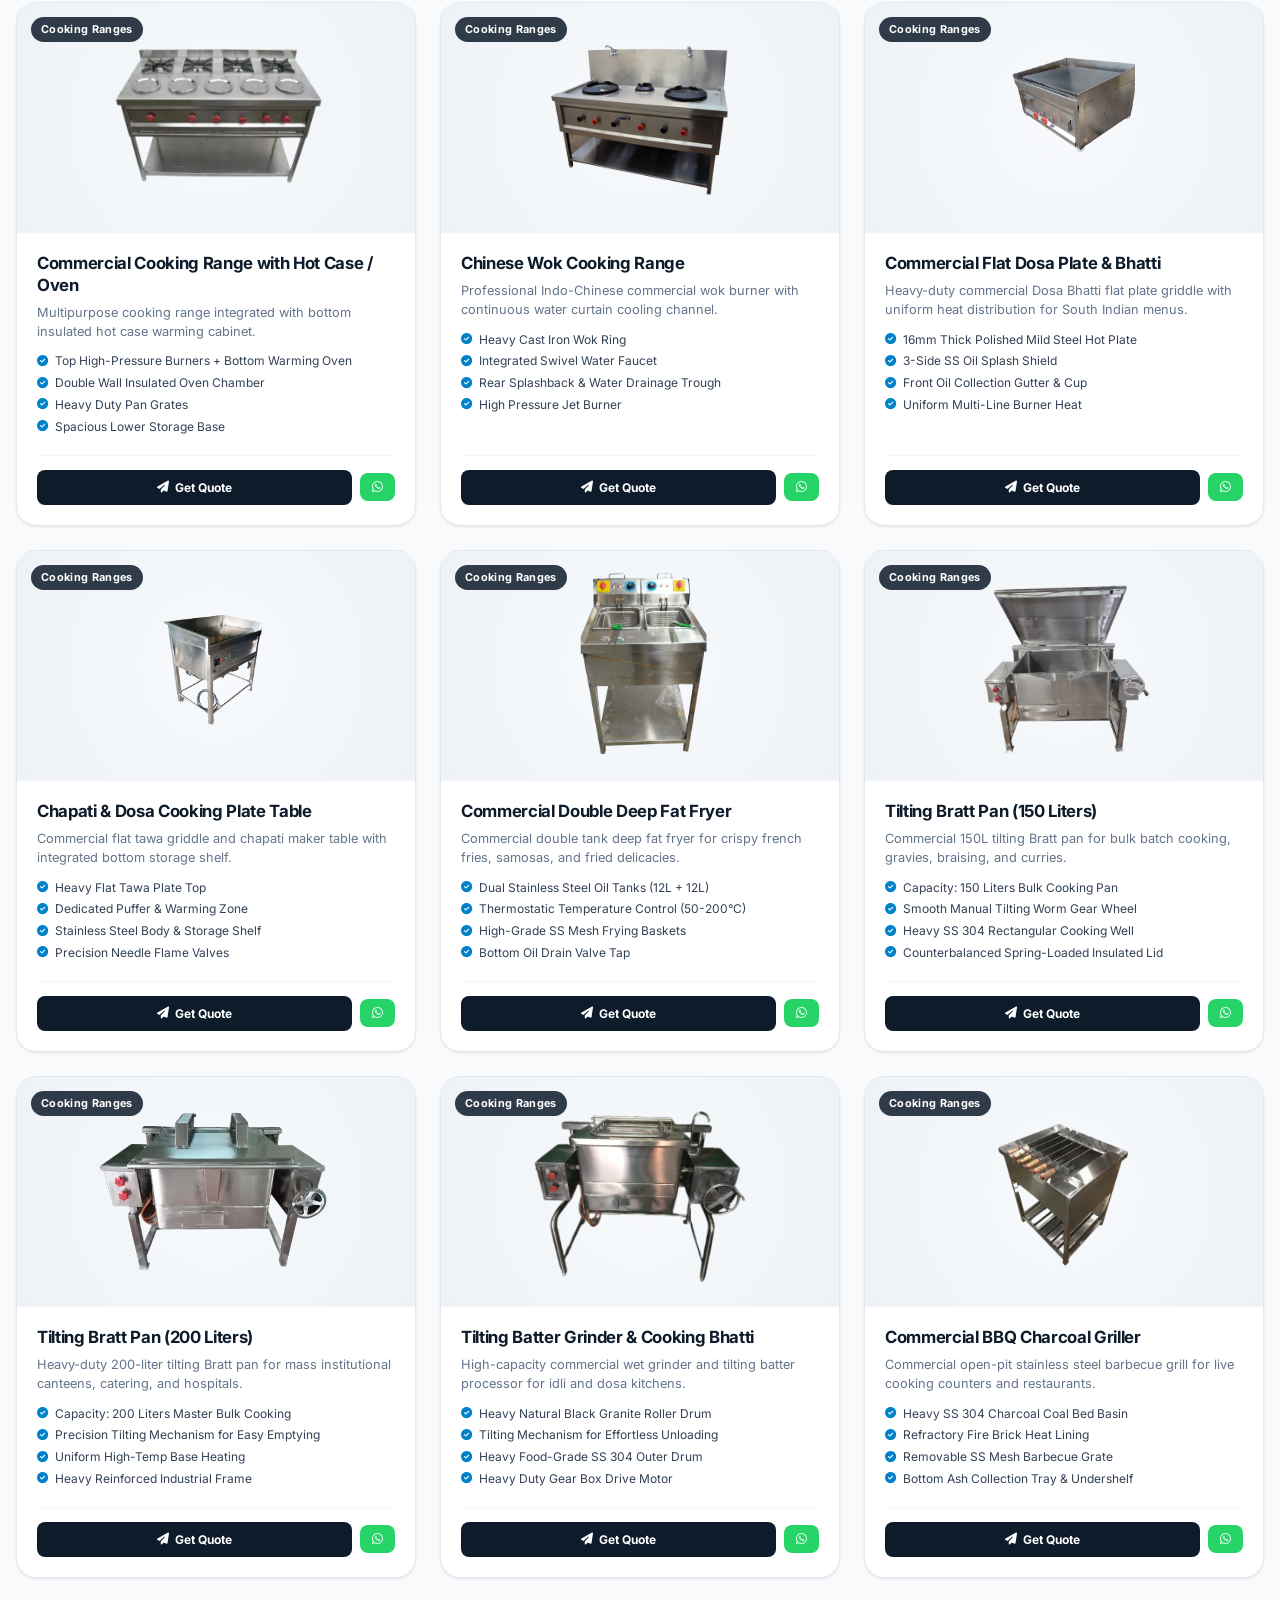
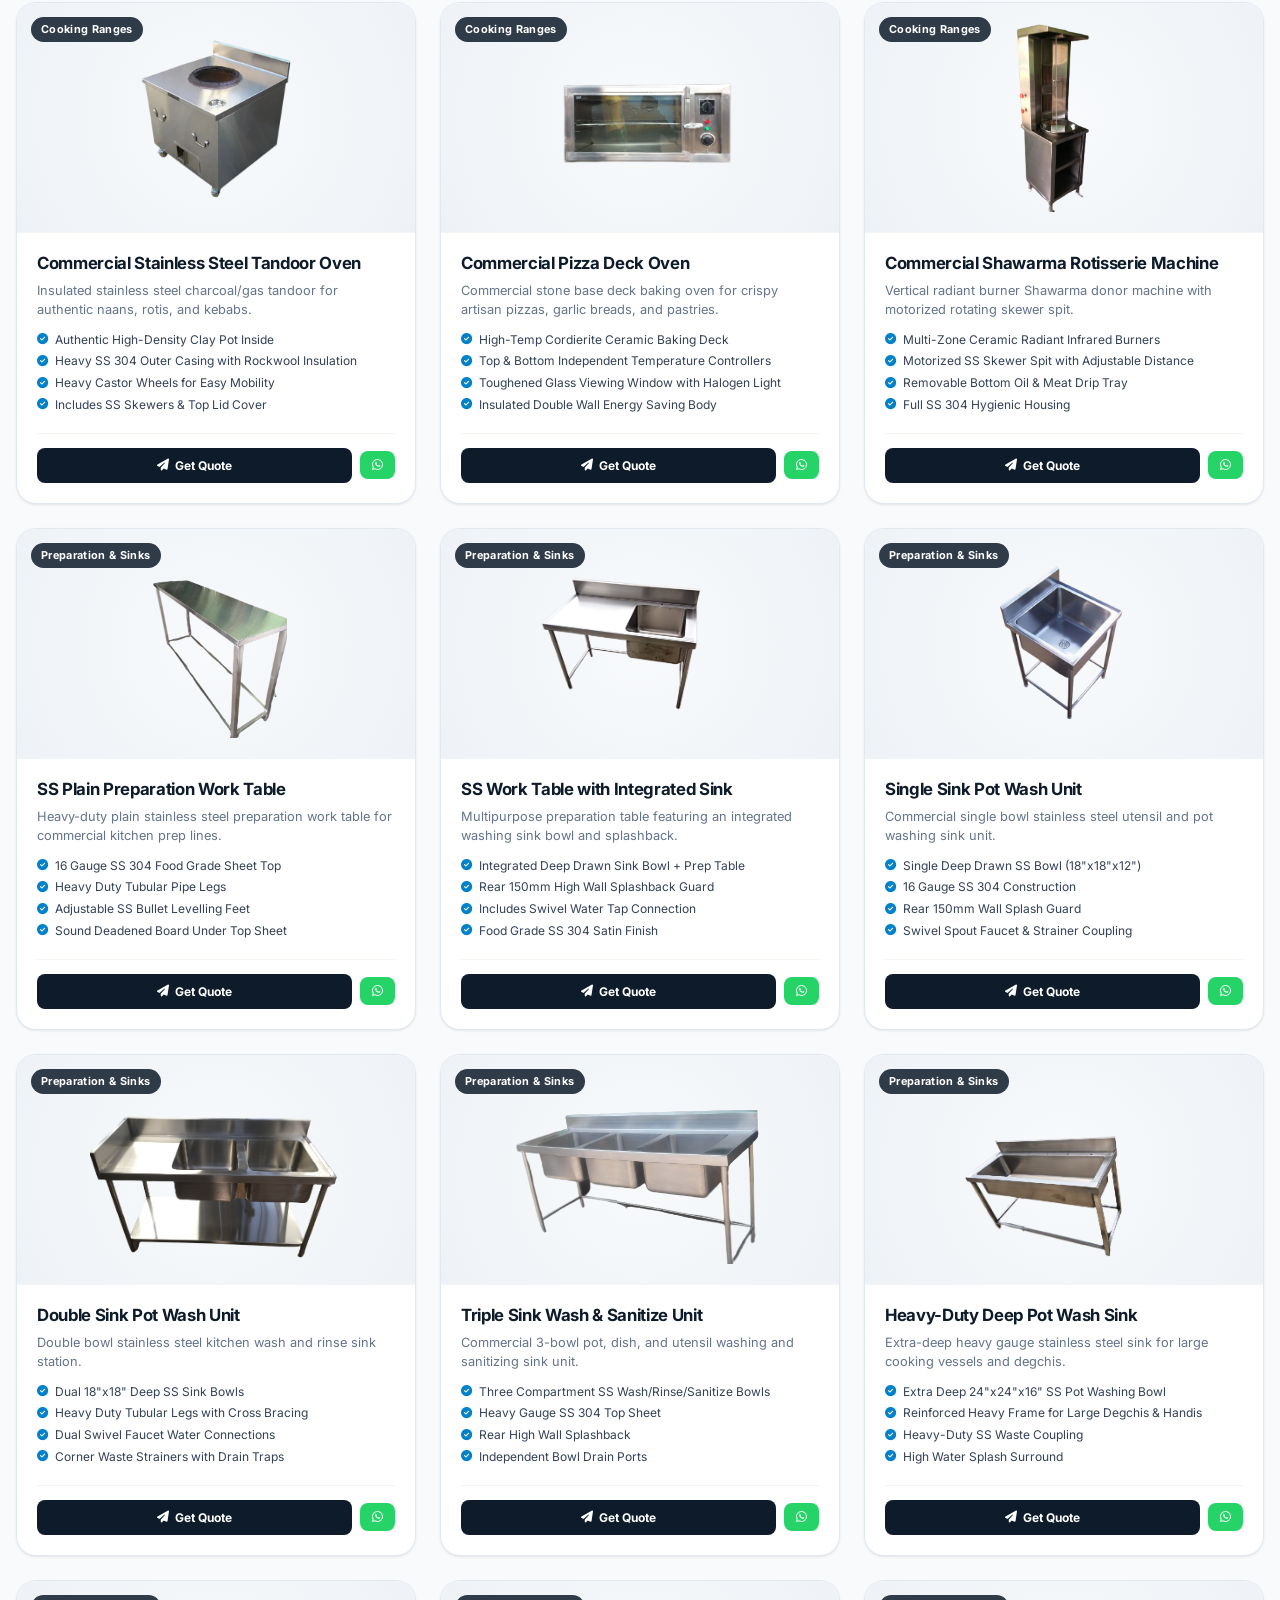
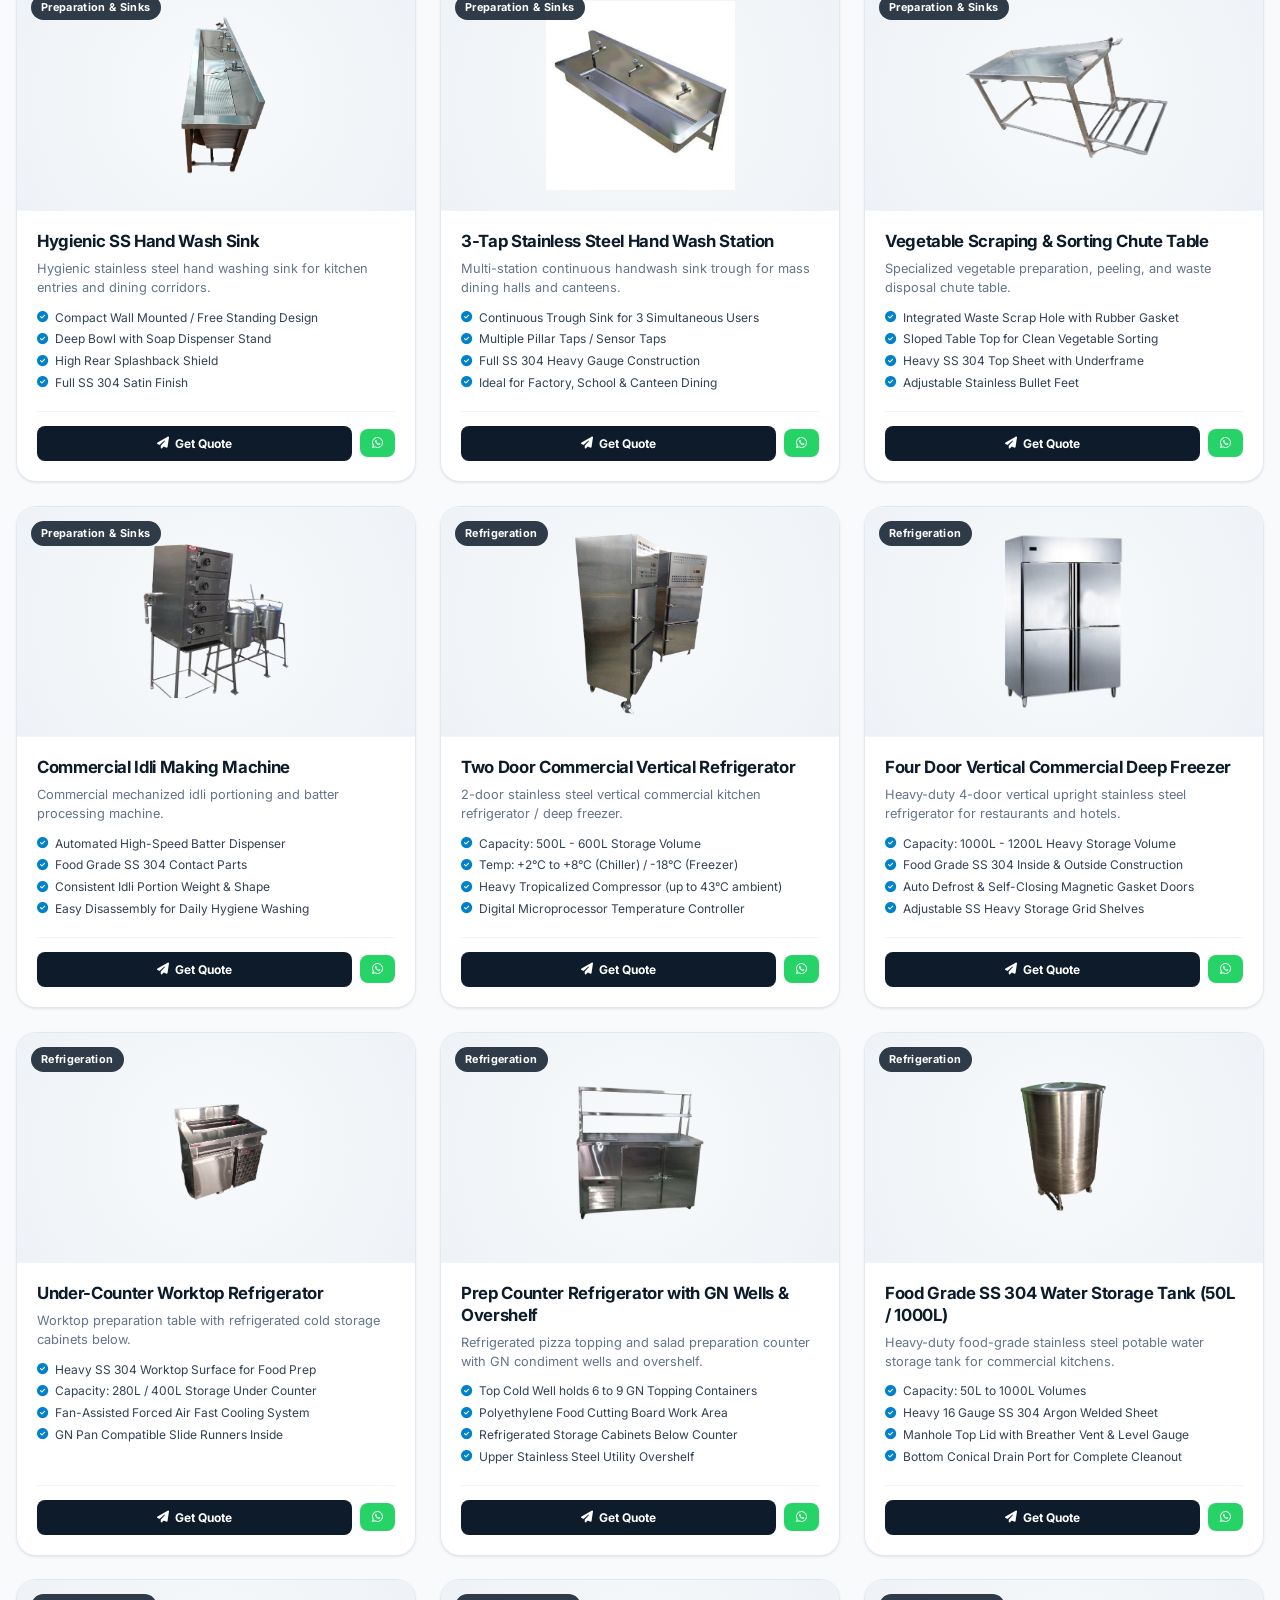
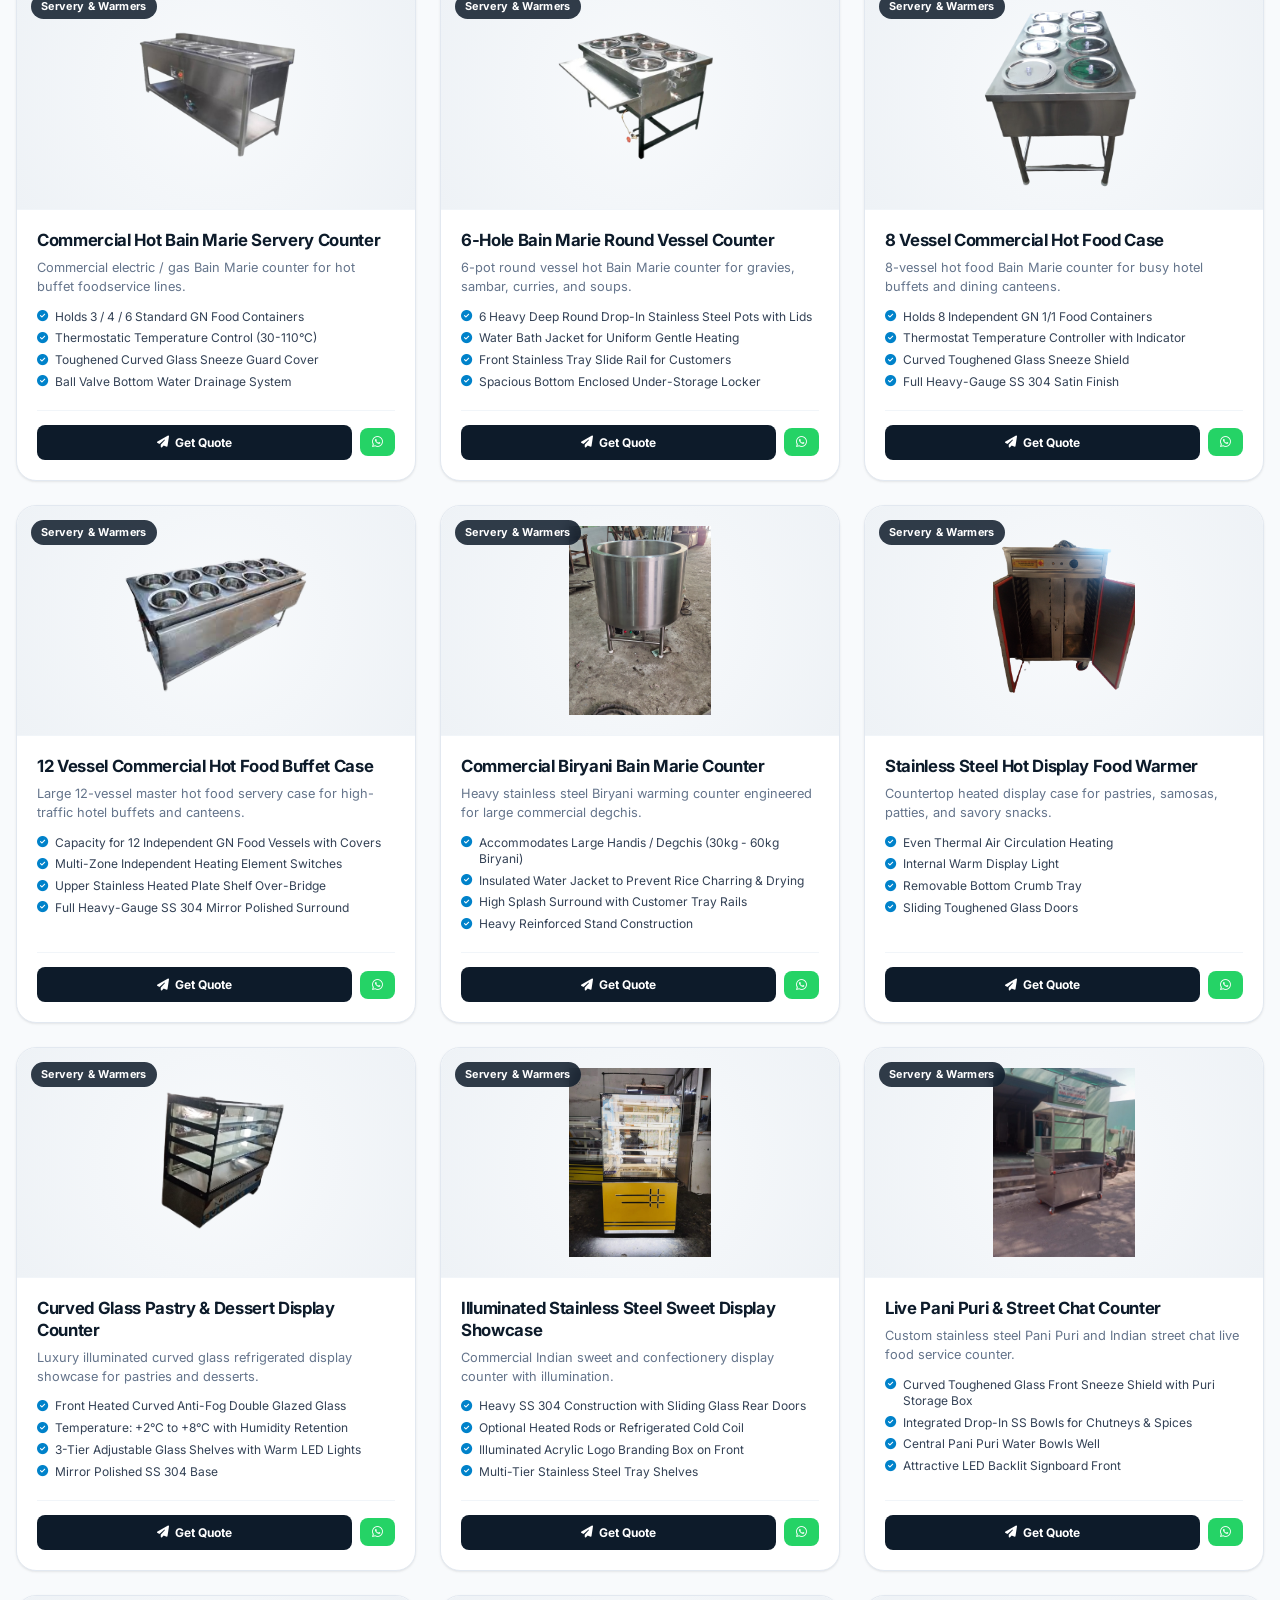
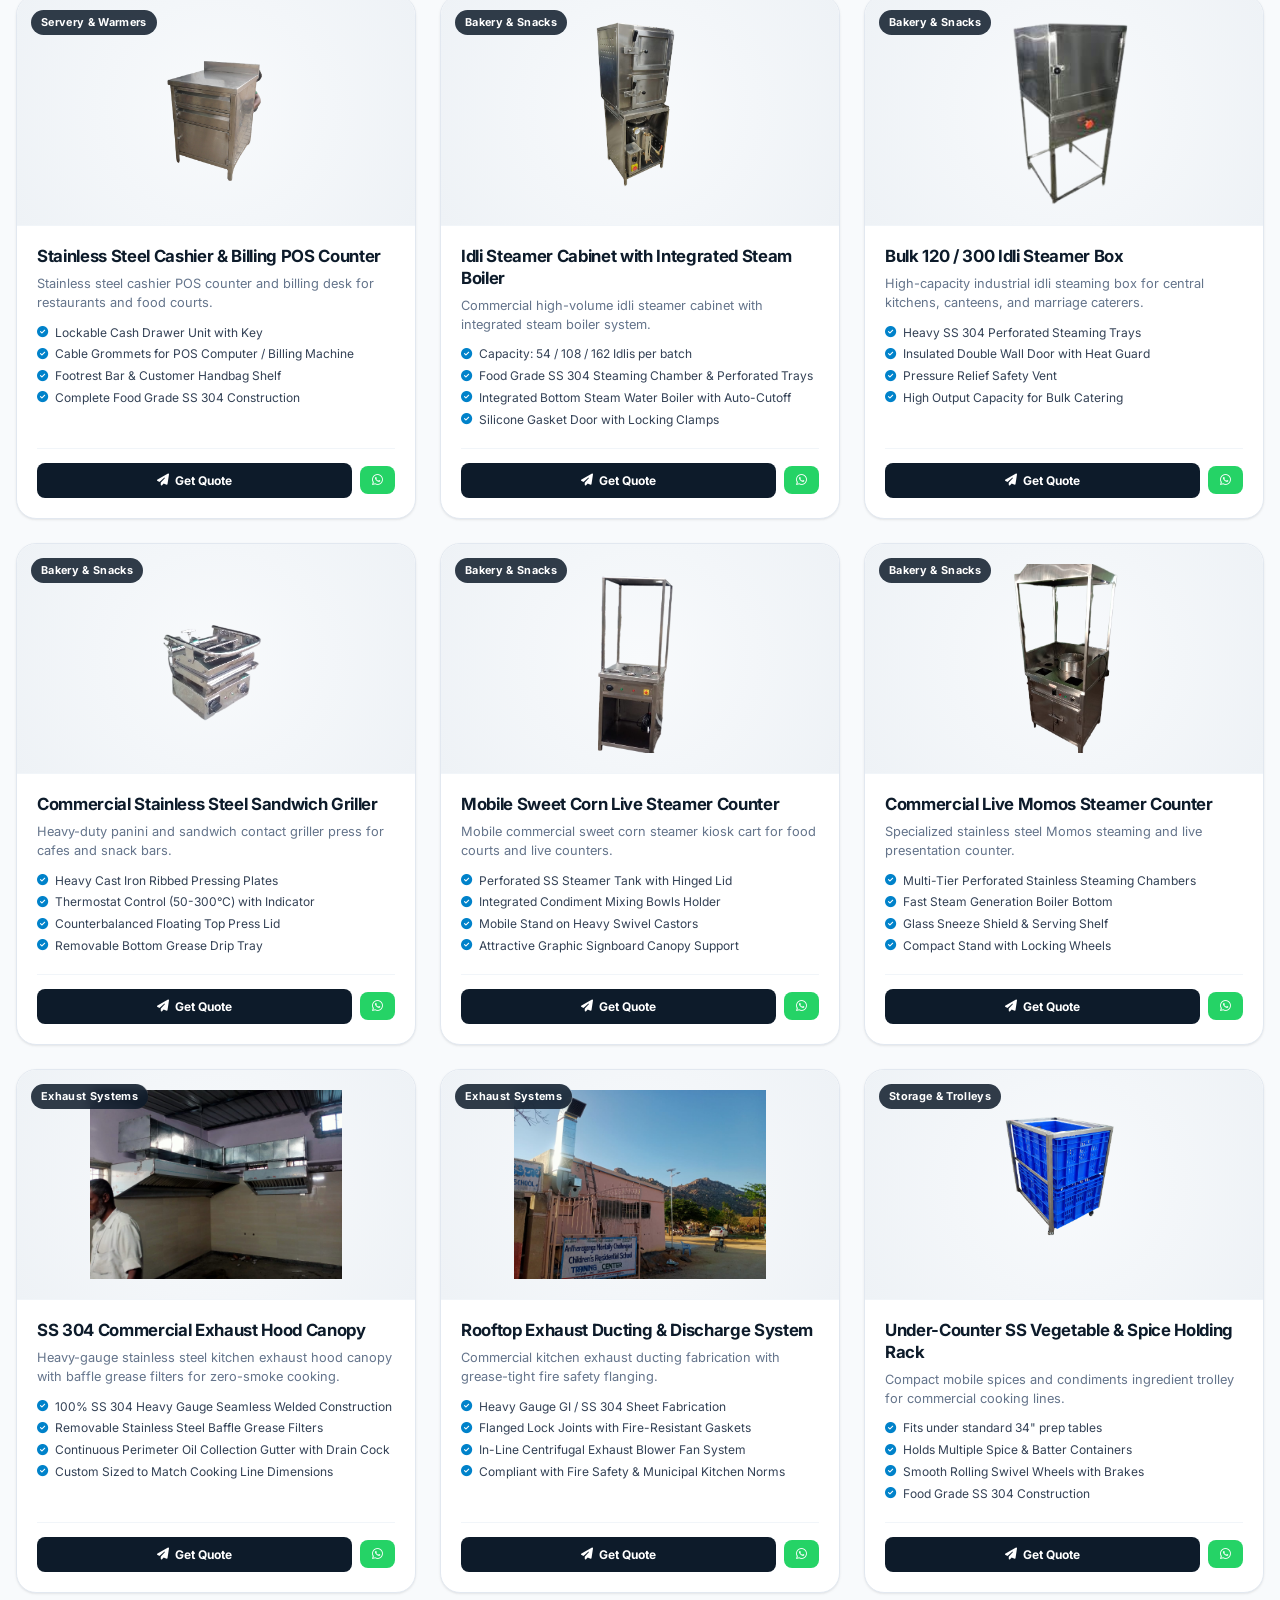
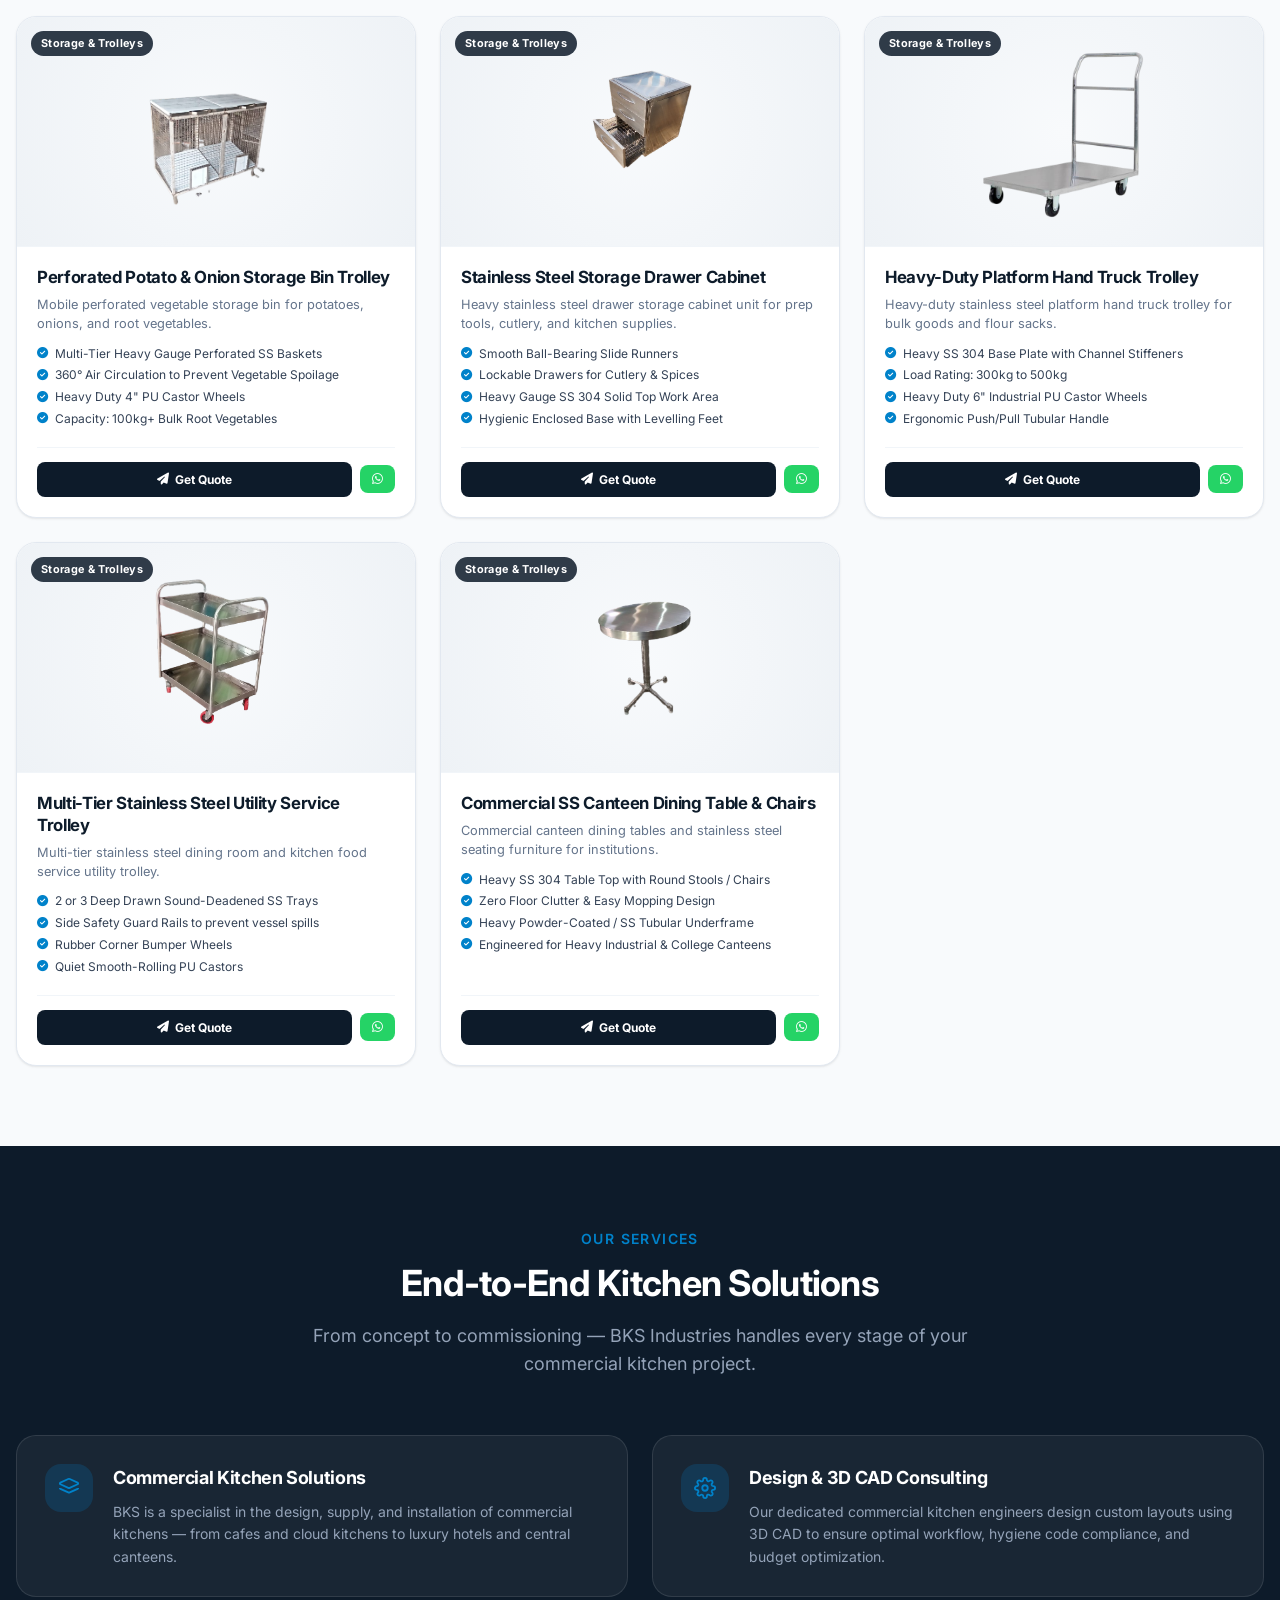
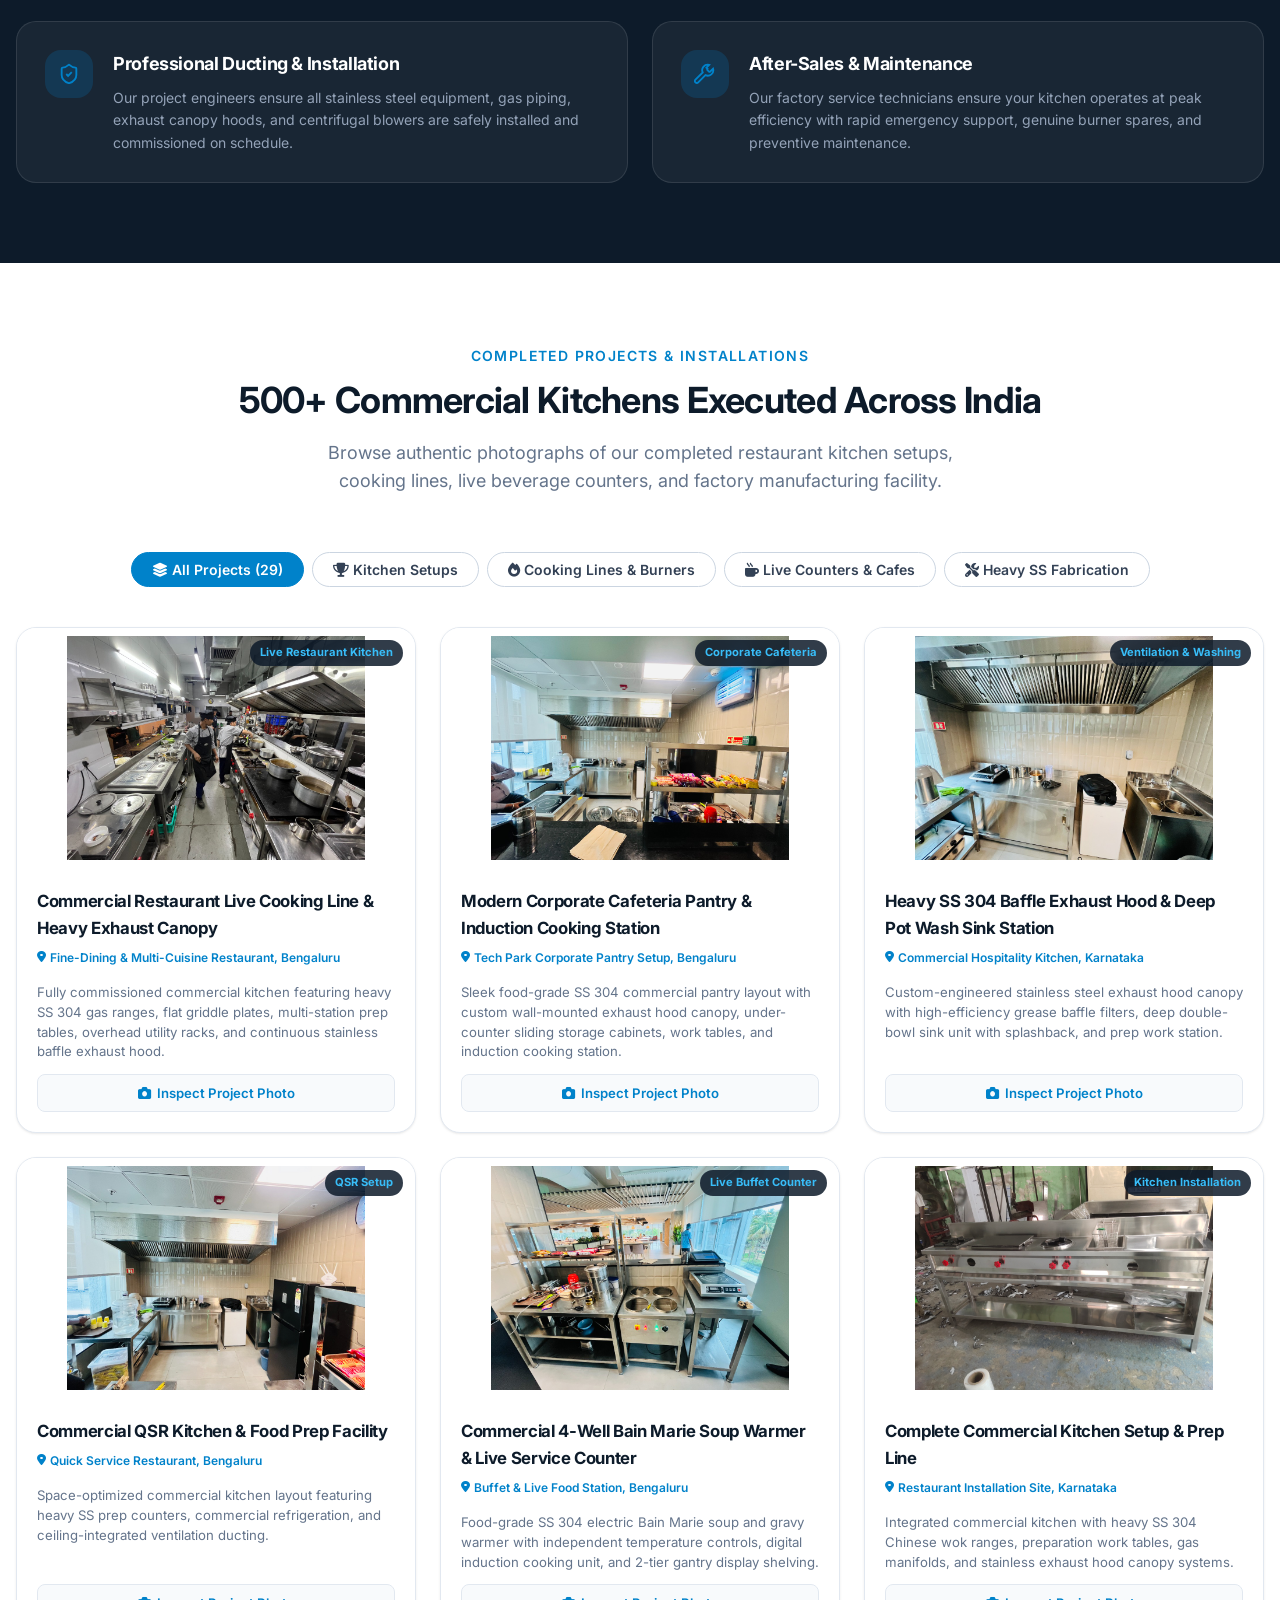
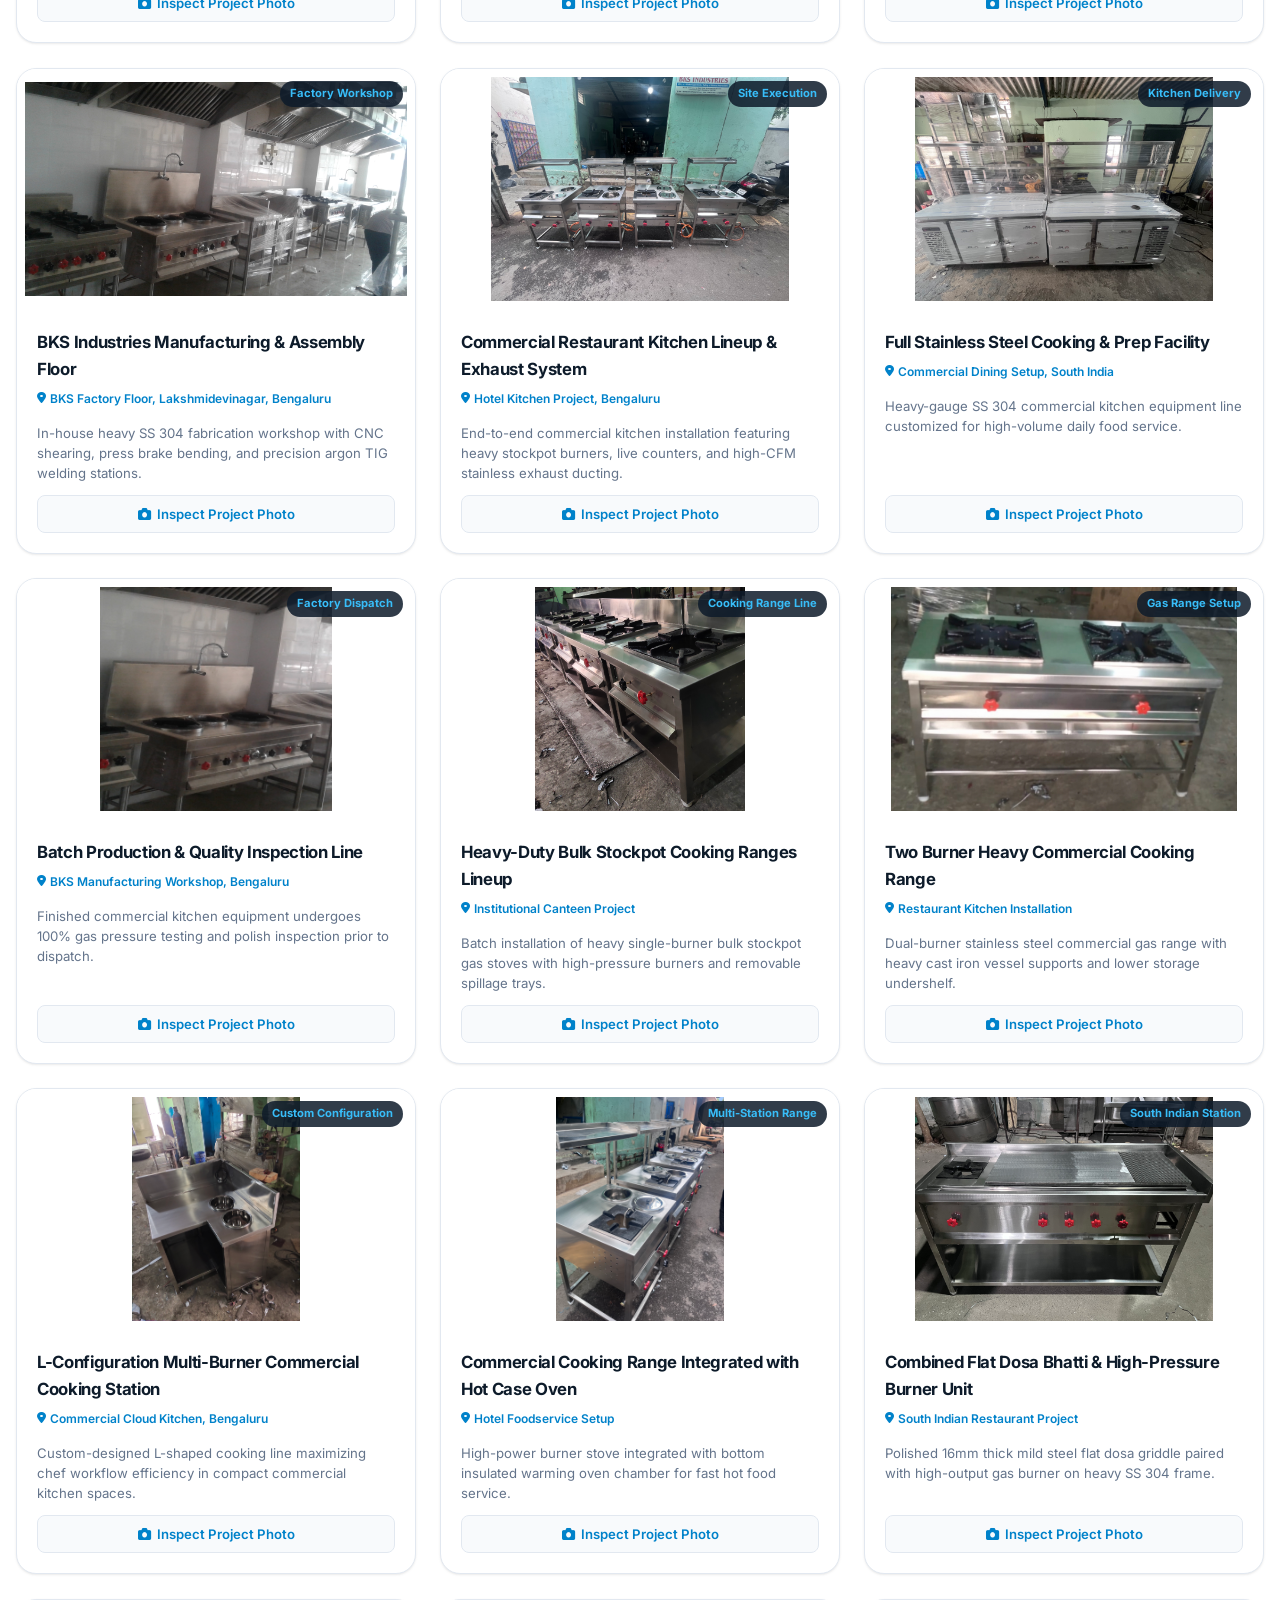
==== commit 947fa410: "Enhance and replace all home screen backdrop slides with user uploaded authentic factory and kitchen" ====
--- a/index.html
+++ b/index.html
@@ -21,7 +21,7 @@
   <link rel="icon" type="image/png" href="images/bksi_official_logo.png">
 
   <!-- Main Stylesheet -->
-  <link rel="stylesheet" href="style.css?v=apolloscale4.0">
+  <link rel="stylesheet" href="style.css?v=realheroslides6.0">
 </head>
 <body>
   <!-- Scroll Progress Indicator -->
@@ -199,25 +199,25 @@
        3. APOLLO CINEMATIC SPLIT HERO CAROUSEL
        ========================================================================= -->
   <section class="apollo-hero" id="hero">
-    <!-- Slide 1: Real BKS Cooking Range Line & Jet Wok Setup -->
+    <!-- Slide 1: BKS Factory Heavy-Duty Stockpot Gas Ranges Lineup -->
     <div class="apollo-hero-slide active">
-      <img src="images/hero-slides/slide1_luxury_hotel_kitchen.jpg" alt="Commercial Kitchen Cooking Range & Jet Wok Line - BKS Industries">
-    </div>
-    <!-- Slide 2: Real Active Restaurant Kitchen Lineup with Chefs -->
+      <img src="images/hero-slides/slide1_luxury_hotel_kitchen.jpg" alt="Commercial Single Stockpot Cooking Ranges Lineup - BKS Industries">
+    </div>
+    <!-- Slide 2: Commercial Chinese Jet Wok Station & SS Exhaust Hood -->
     <div class="apollo-hero-slide">
-      <img src="images/hero-slides/slide2_commercial_restaurant.jpg" alt="Live Commercial Restaurant Kitchen Installation - BKS Industries">
-    </div>
-    <!-- Slide 3: Real Corporate Cafeteria Pantry Setup -->
+      <img src="images/hero-slides/slide2_commercial_restaurant.jpg" alt="Commercial Chinese Jet Wok Range & Exhaust Canopy - BKS Industries">
+    </div>
+    <!-- Slide 3: Complete Commercial Canteen Kitchen & Baffle Exhaust Line -->
     <div class="apollo-hero-slide">
-      <img src="images/hero-slides/slide3_industrial_fabrication.jpg" alt="Corporate Pantry & Cafeteria SS Setup - BKS Industries">
-    </div>
-    <!-- Slide 4: Real Commercial Bain Marie Live Counter -->
+      <img src="images/hero-slides/slide3_industrial_fabrication.jpg" alt="Commercial Canteen Kitchen Setup & Baffle Exhaust System - BKS Industries">
+    </div>
+    <!-- Slide 4: Custom SS Commercial Food Prep & Cooking Units -->
     <div class="apollo-hero-slide">
-      <img src="images/hero-slides/slide4_custom_food_truck.jpg" alt="Commercial 4-Well Bain Marie Live Buffet Station - BKS Industries">
-    </div>
-    <!-- Slide 5: Real SS 304 Baffle Exhaust Hood & Sink Station -->
+      <img src="images/hero-slides/slide4_custom_food_truck.jpg" alt="Custom Stainless Steel Cooking & Prep Units - BKS Industries">
+    </div>
+    <!-- Slide 5: Industrial SS Wire Mesh Storage Racks & Enclosure -->
     <div class="apollo-hero-slide">
-      <img src="images/hero-slides/slide5_exhaust_ventilation.jpg" alt="Commercial Kitchen Exhaust Hood Canopy & Sink Station - BKS Industries">
+      <img src="images/hero-slides/slide5_exhaust_ventilation.jpg" alt="Industrial SS Mesh Storage Enclosure - BKS Industries">
     </div>
 
     <!-- Angled Split Polygon Dark Overlay -->
--- a/style.css
+++ b/style.css
@@ -538,6 +538,13 @@
   height: 100%;
   object-fit: cover;
   object-position: center;
+  filter: contrast(1.08) brightness(0.92) saturate(1.08);
+  transform: scale(1.0);
+  transition: transform 6s cubic-bezier(0.25, 1, 0.5, 1);
+}
+
+.apollo-hero-slide.active img {
+  transform: scale(1.05);
 }
 
 /* Angled Split Polygon Dark Overlay */
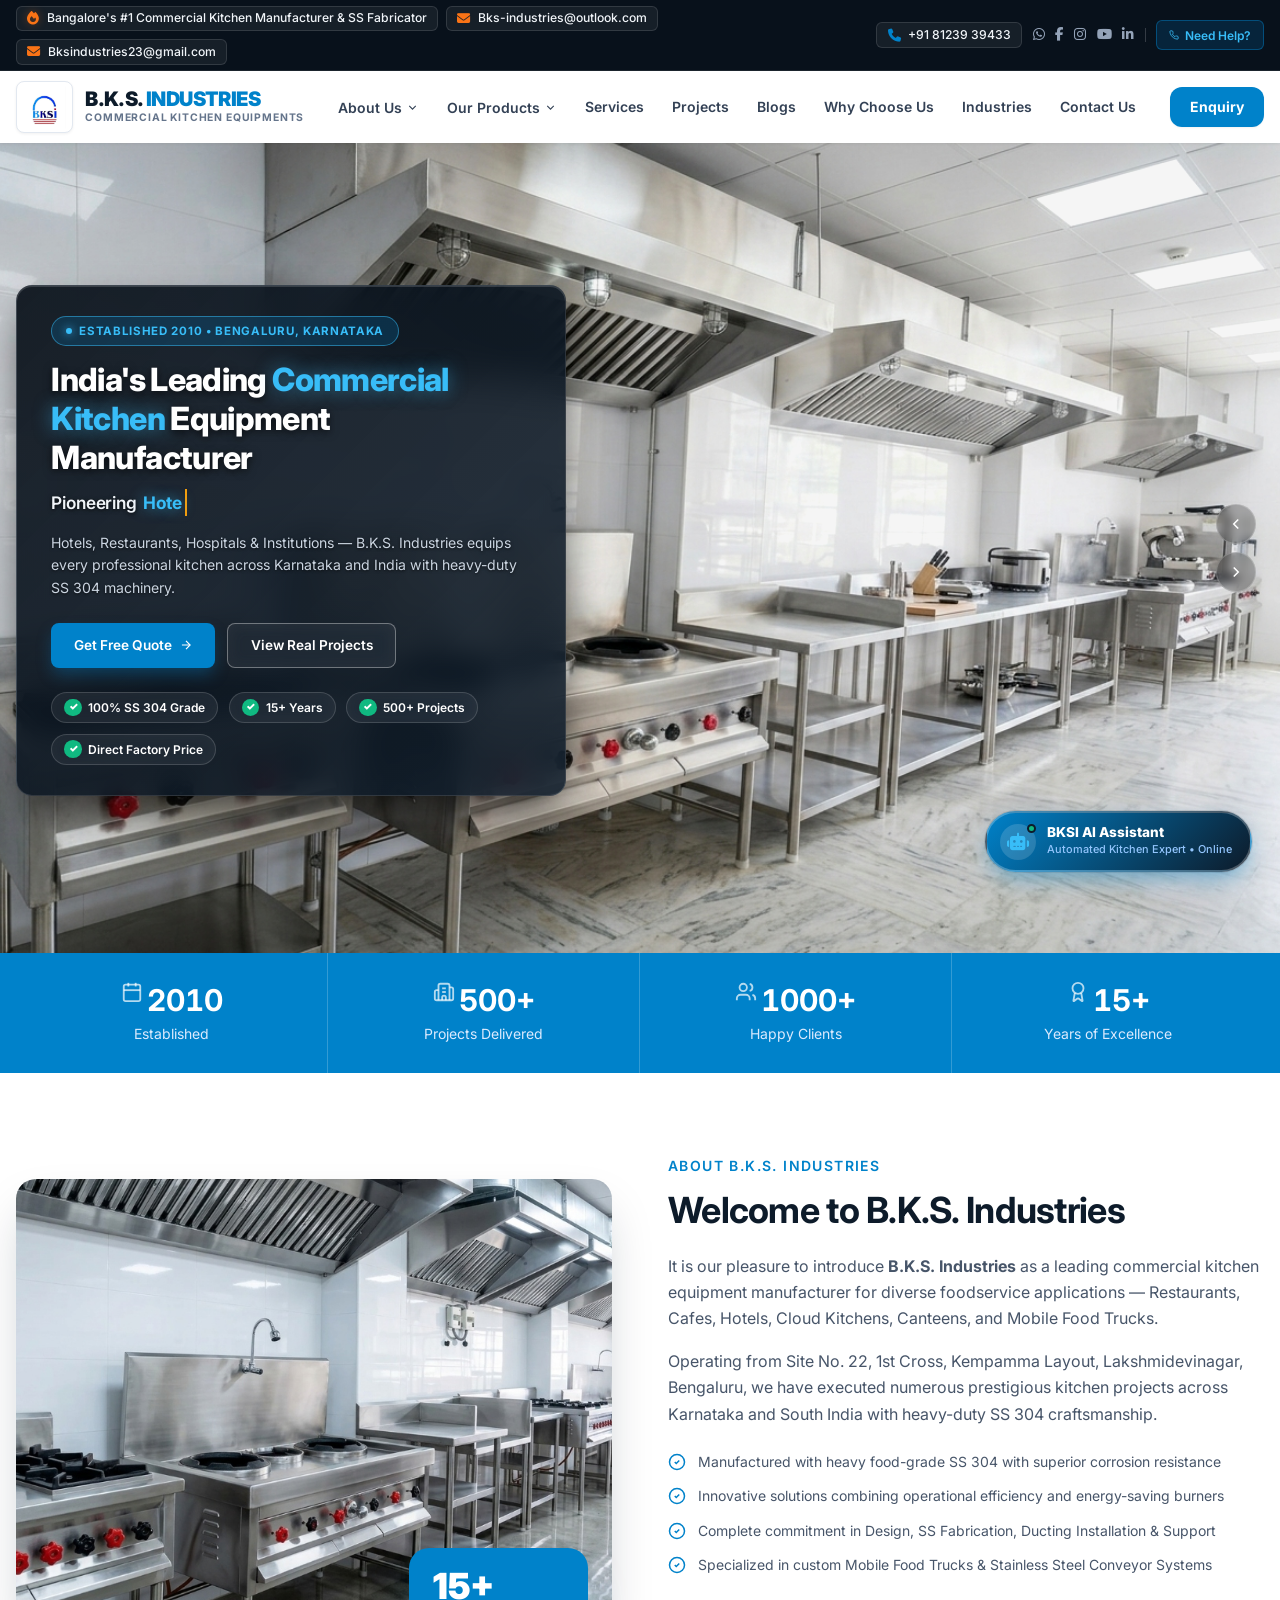
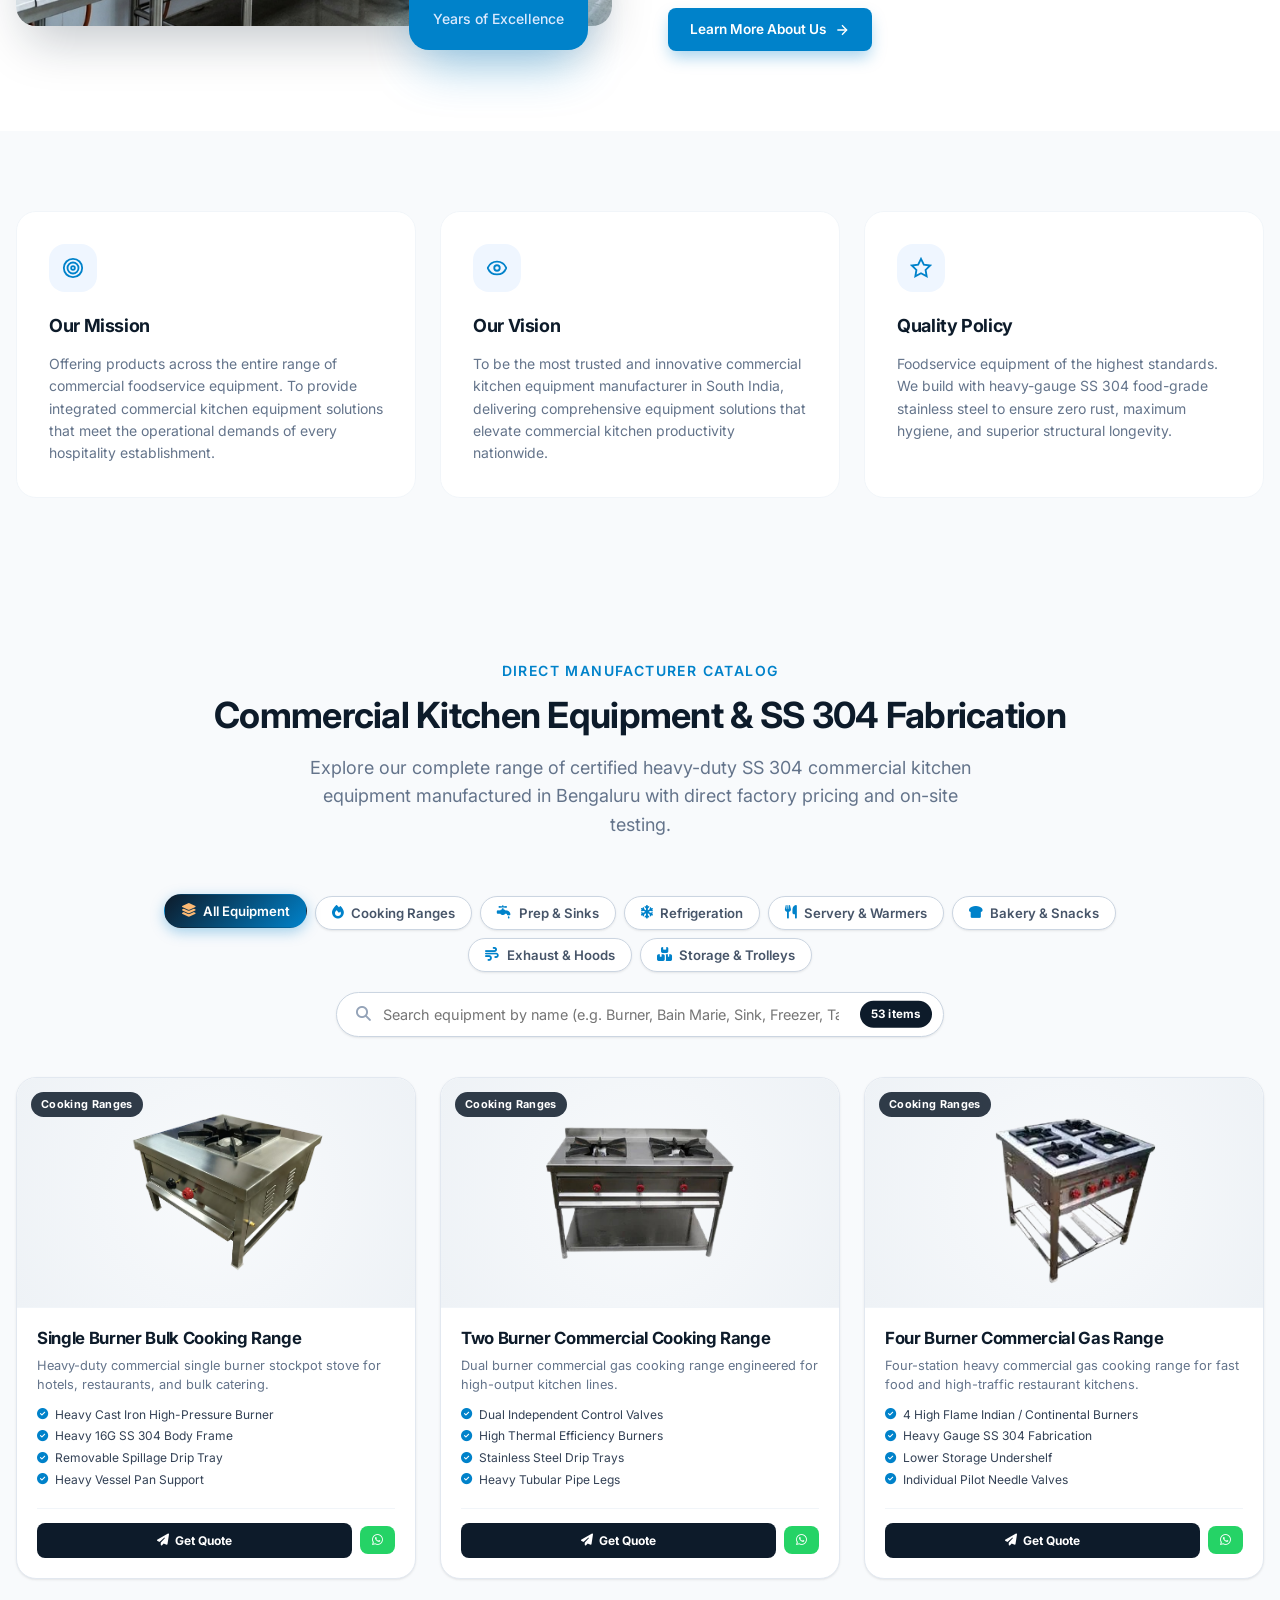
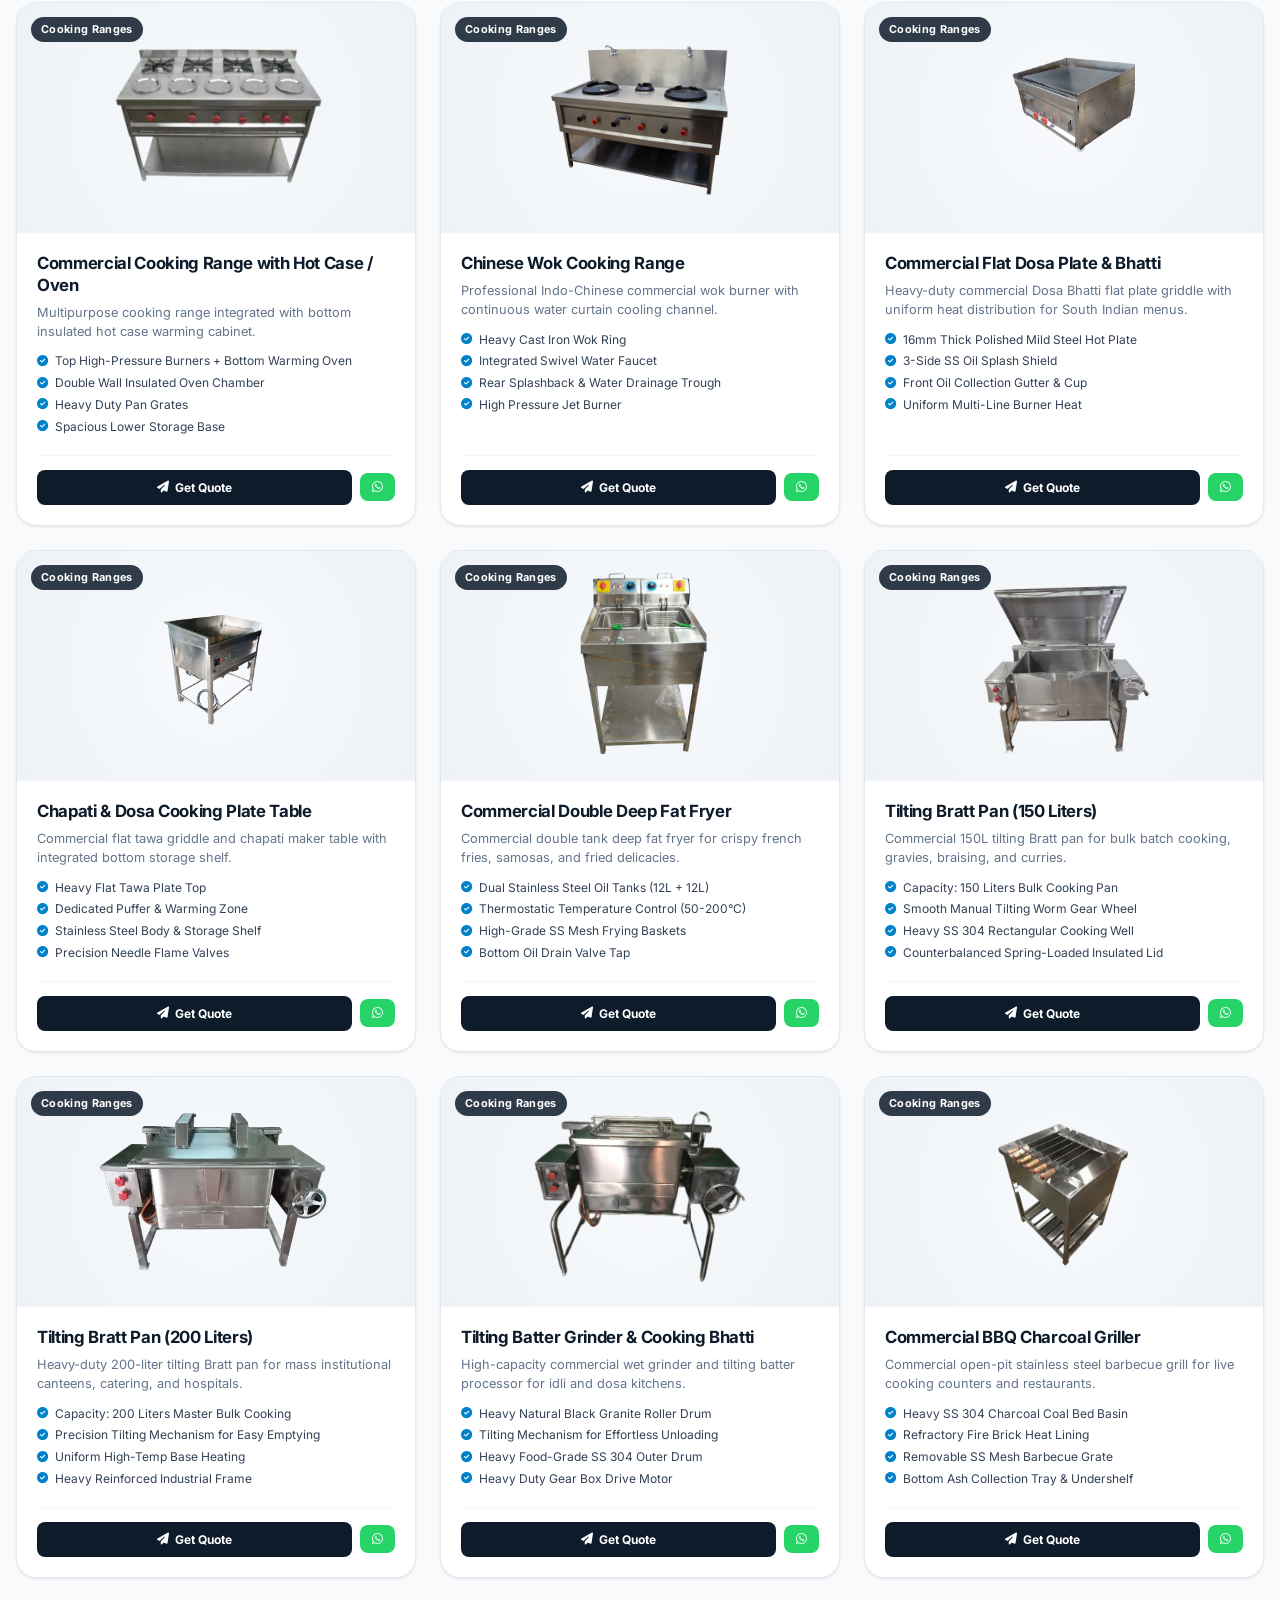
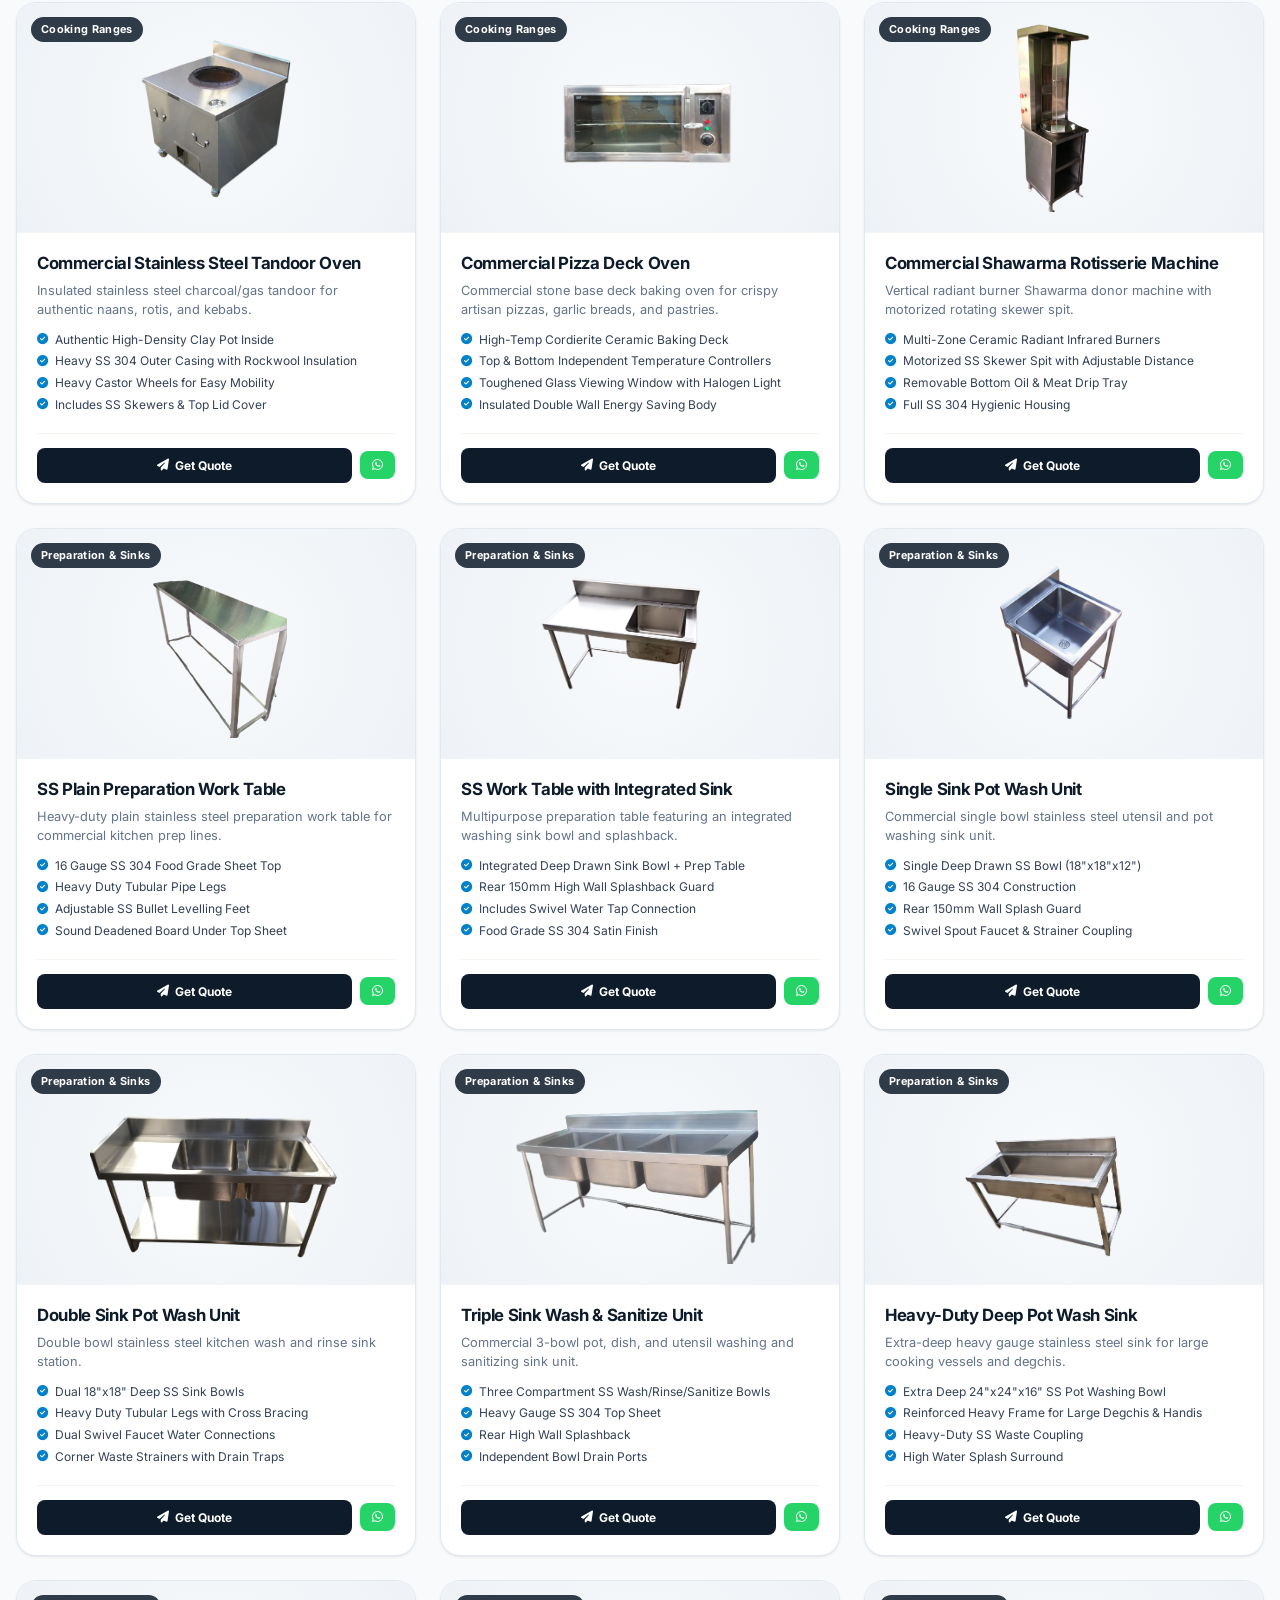
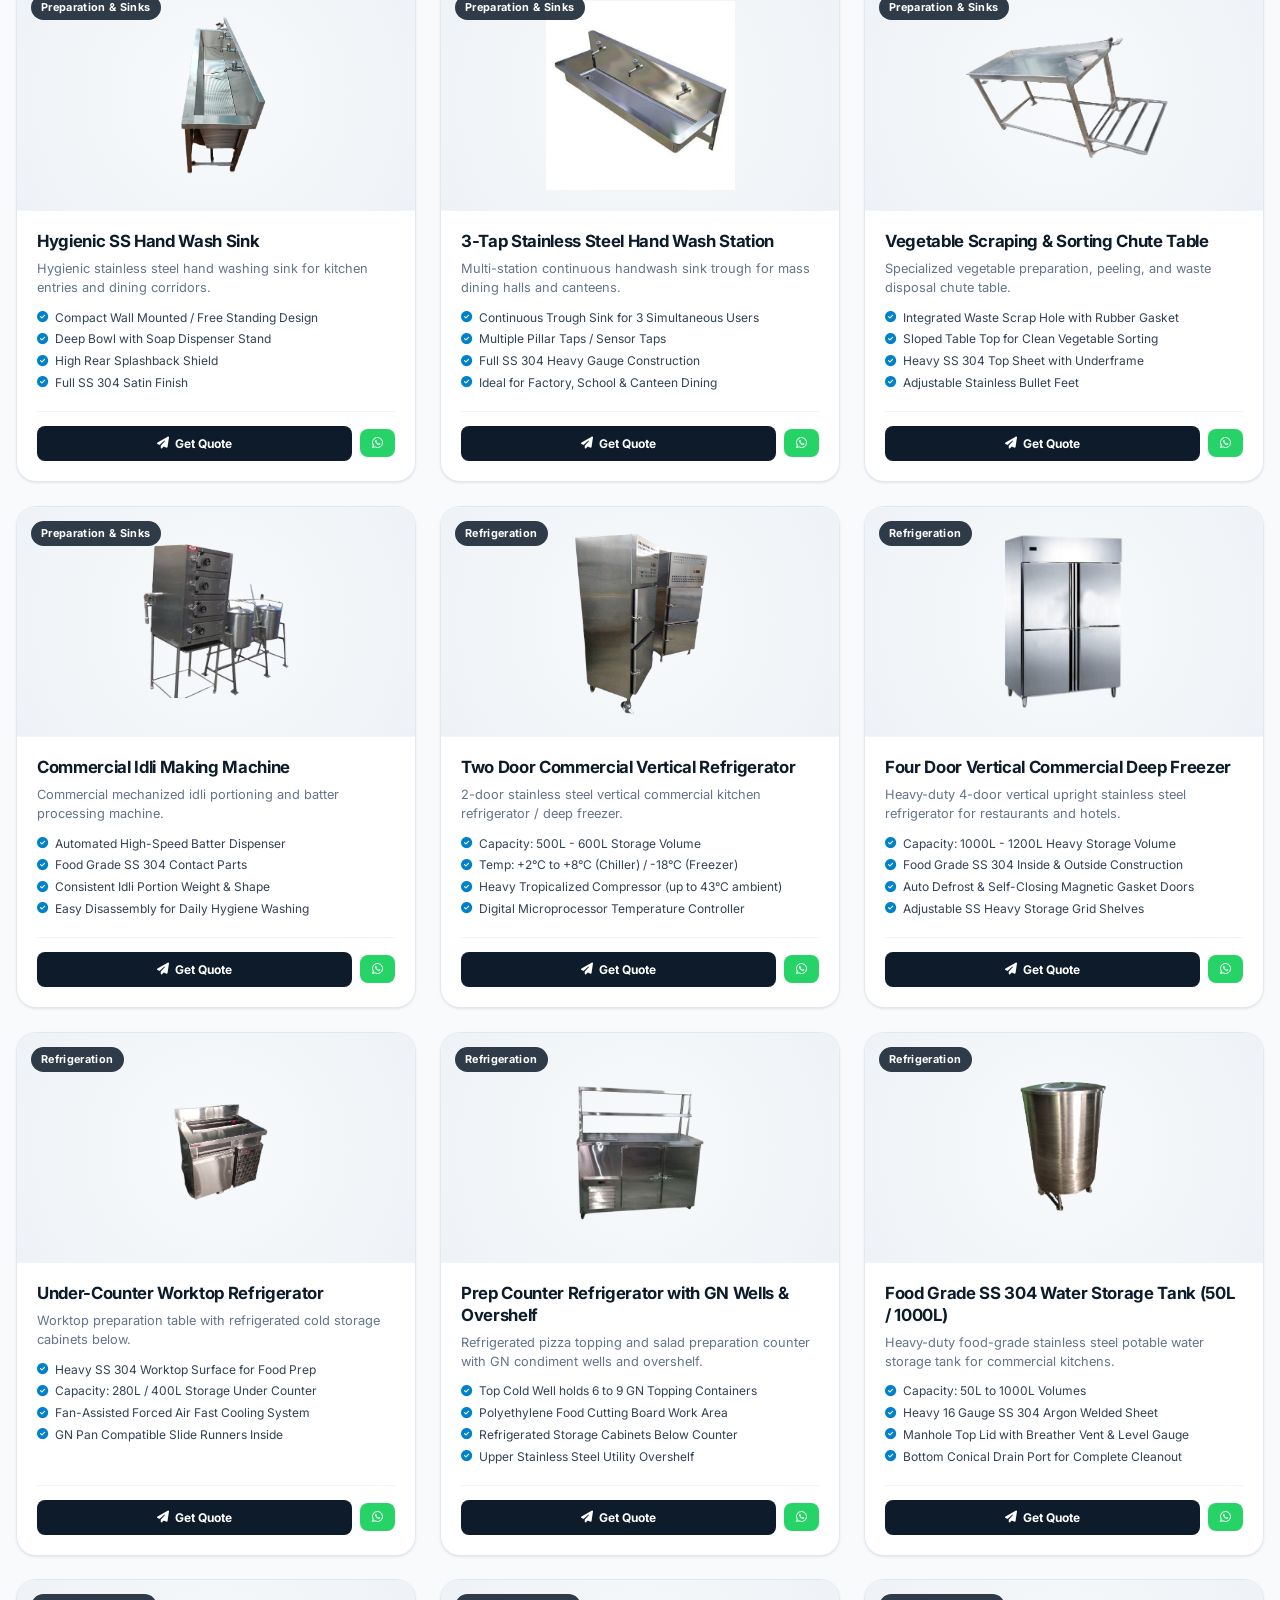
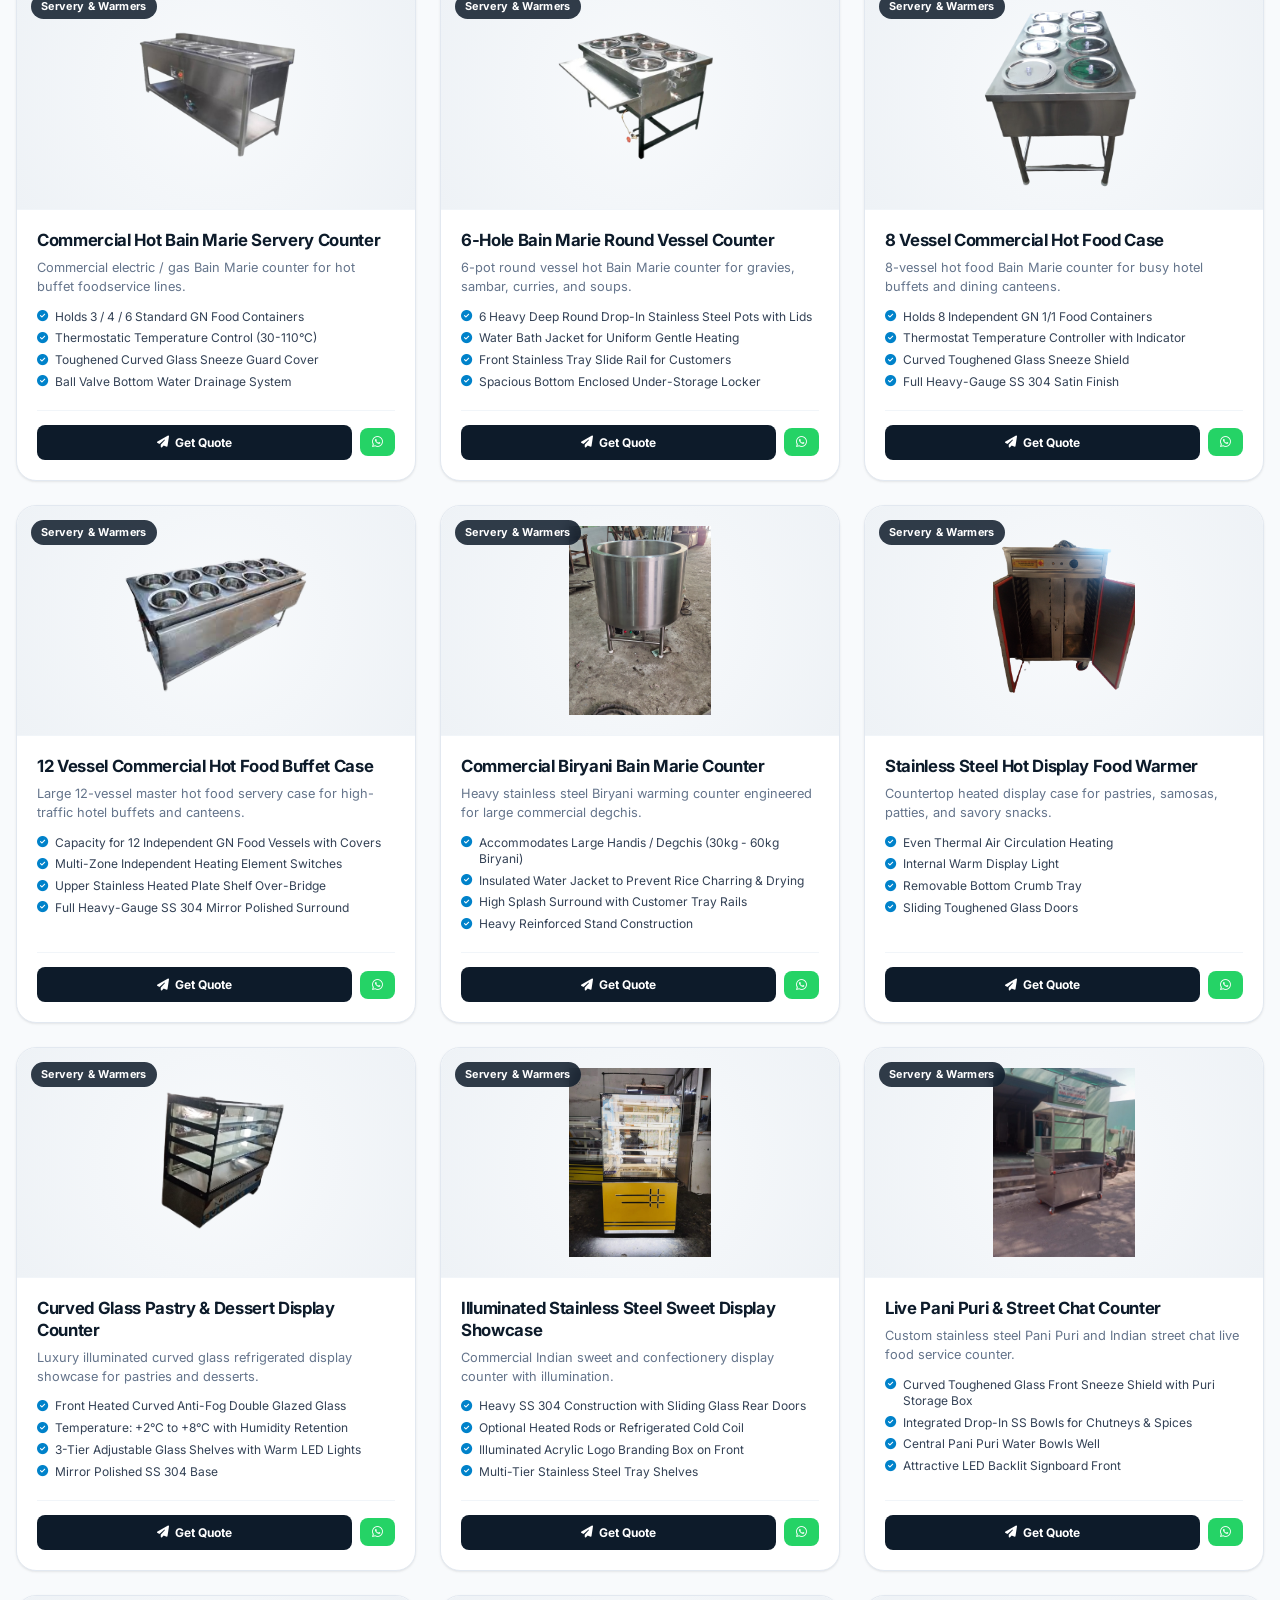
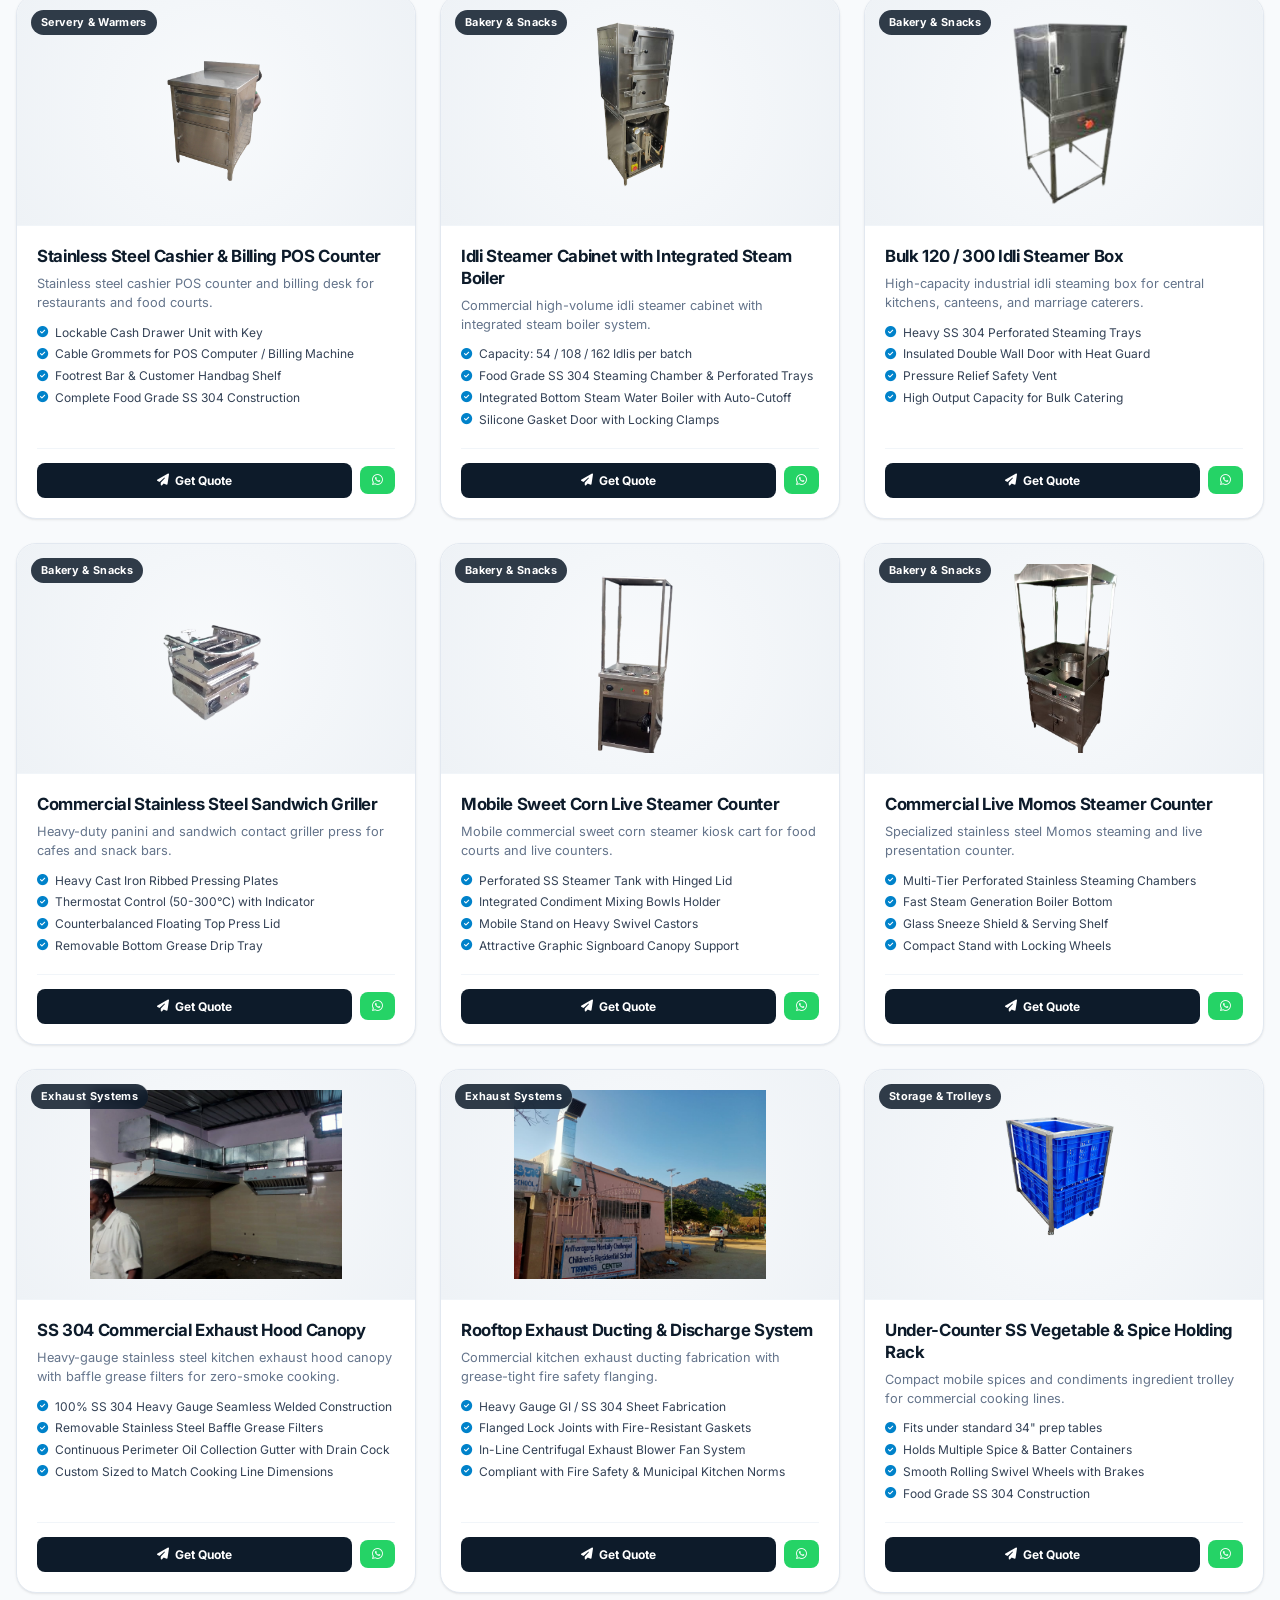
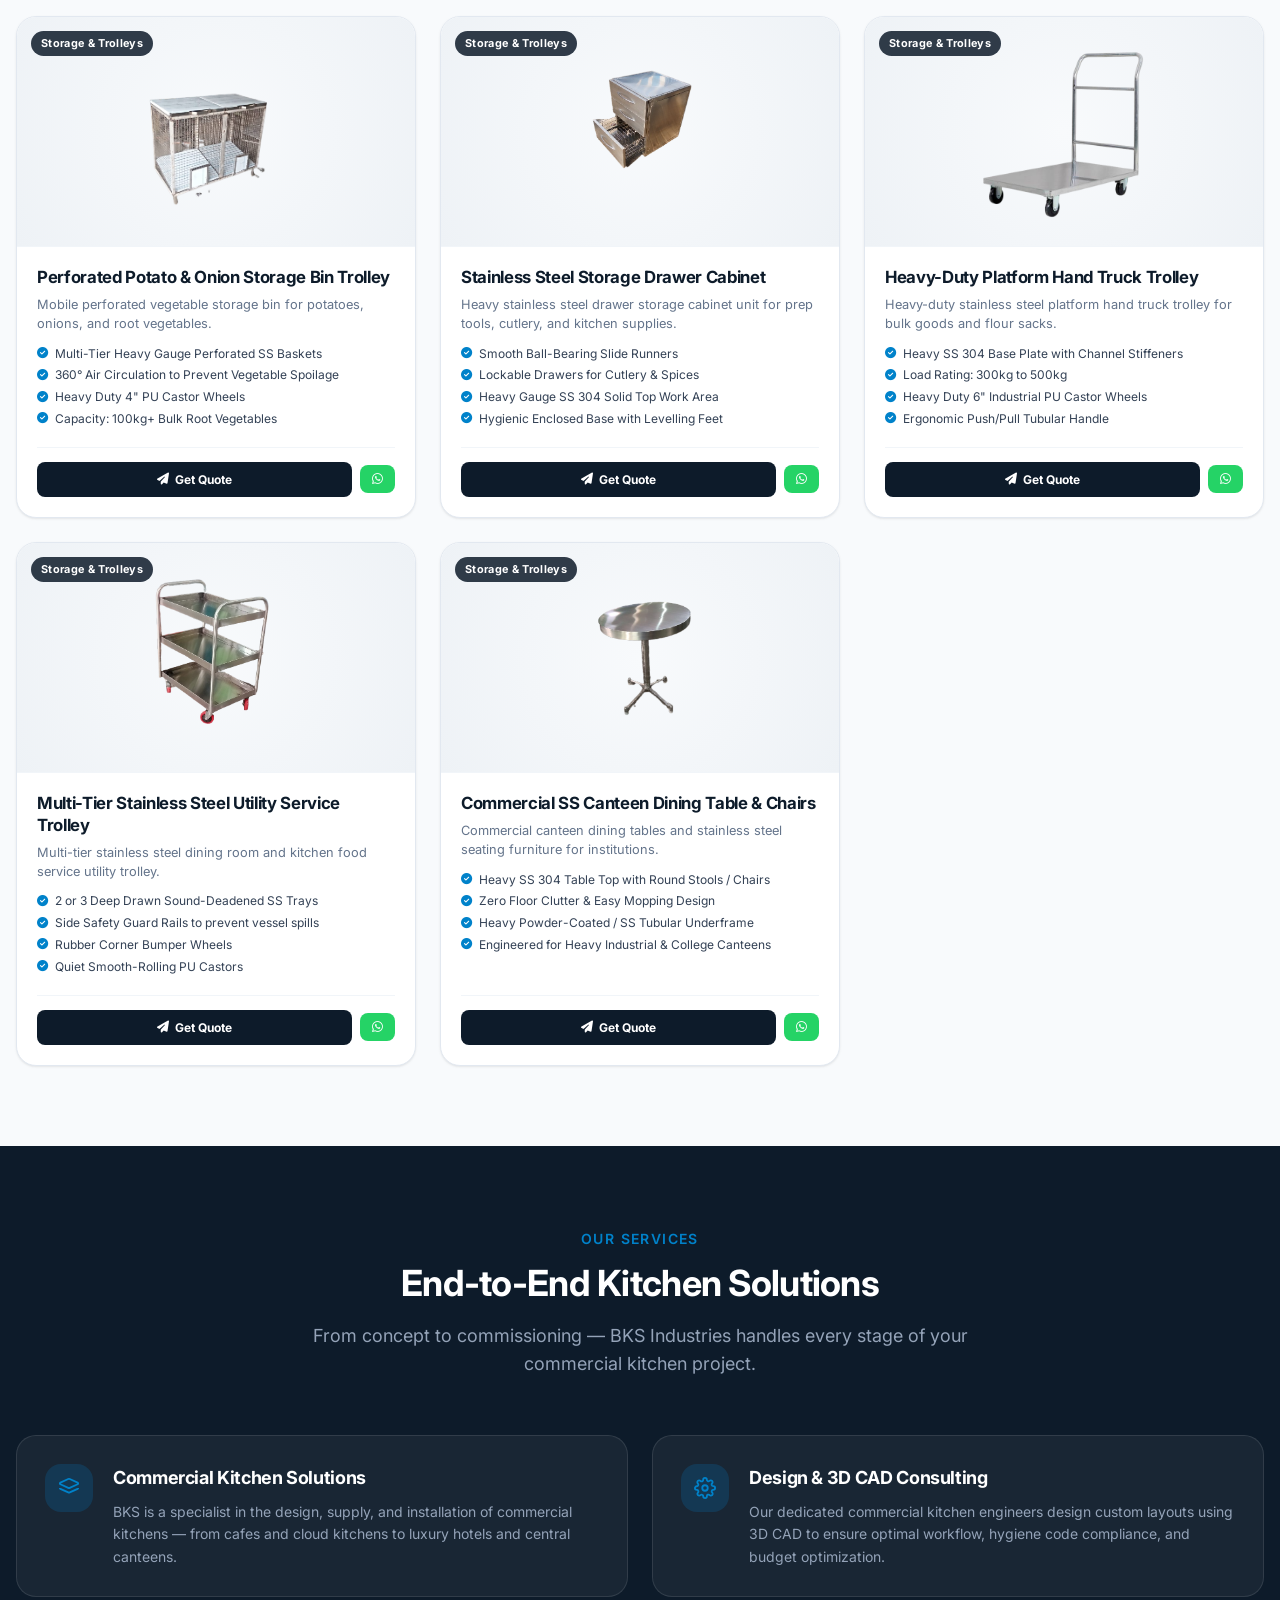
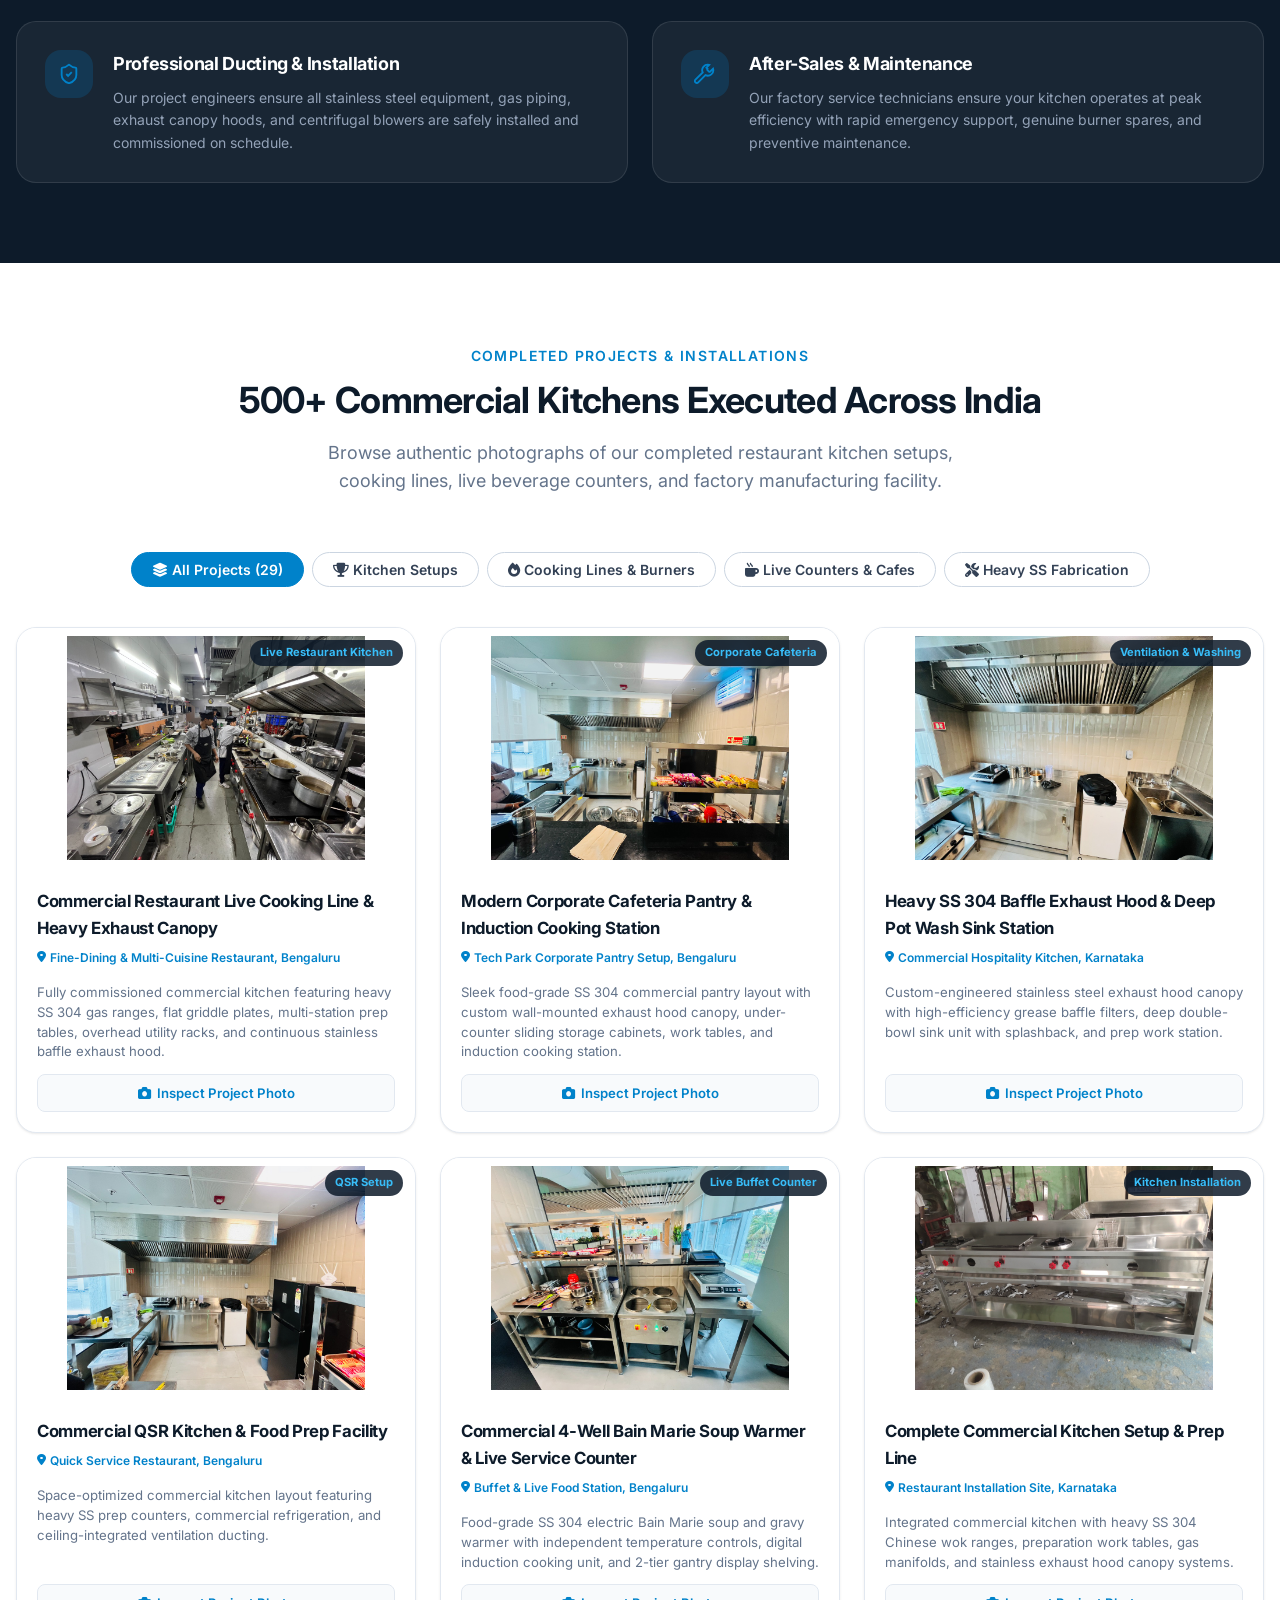
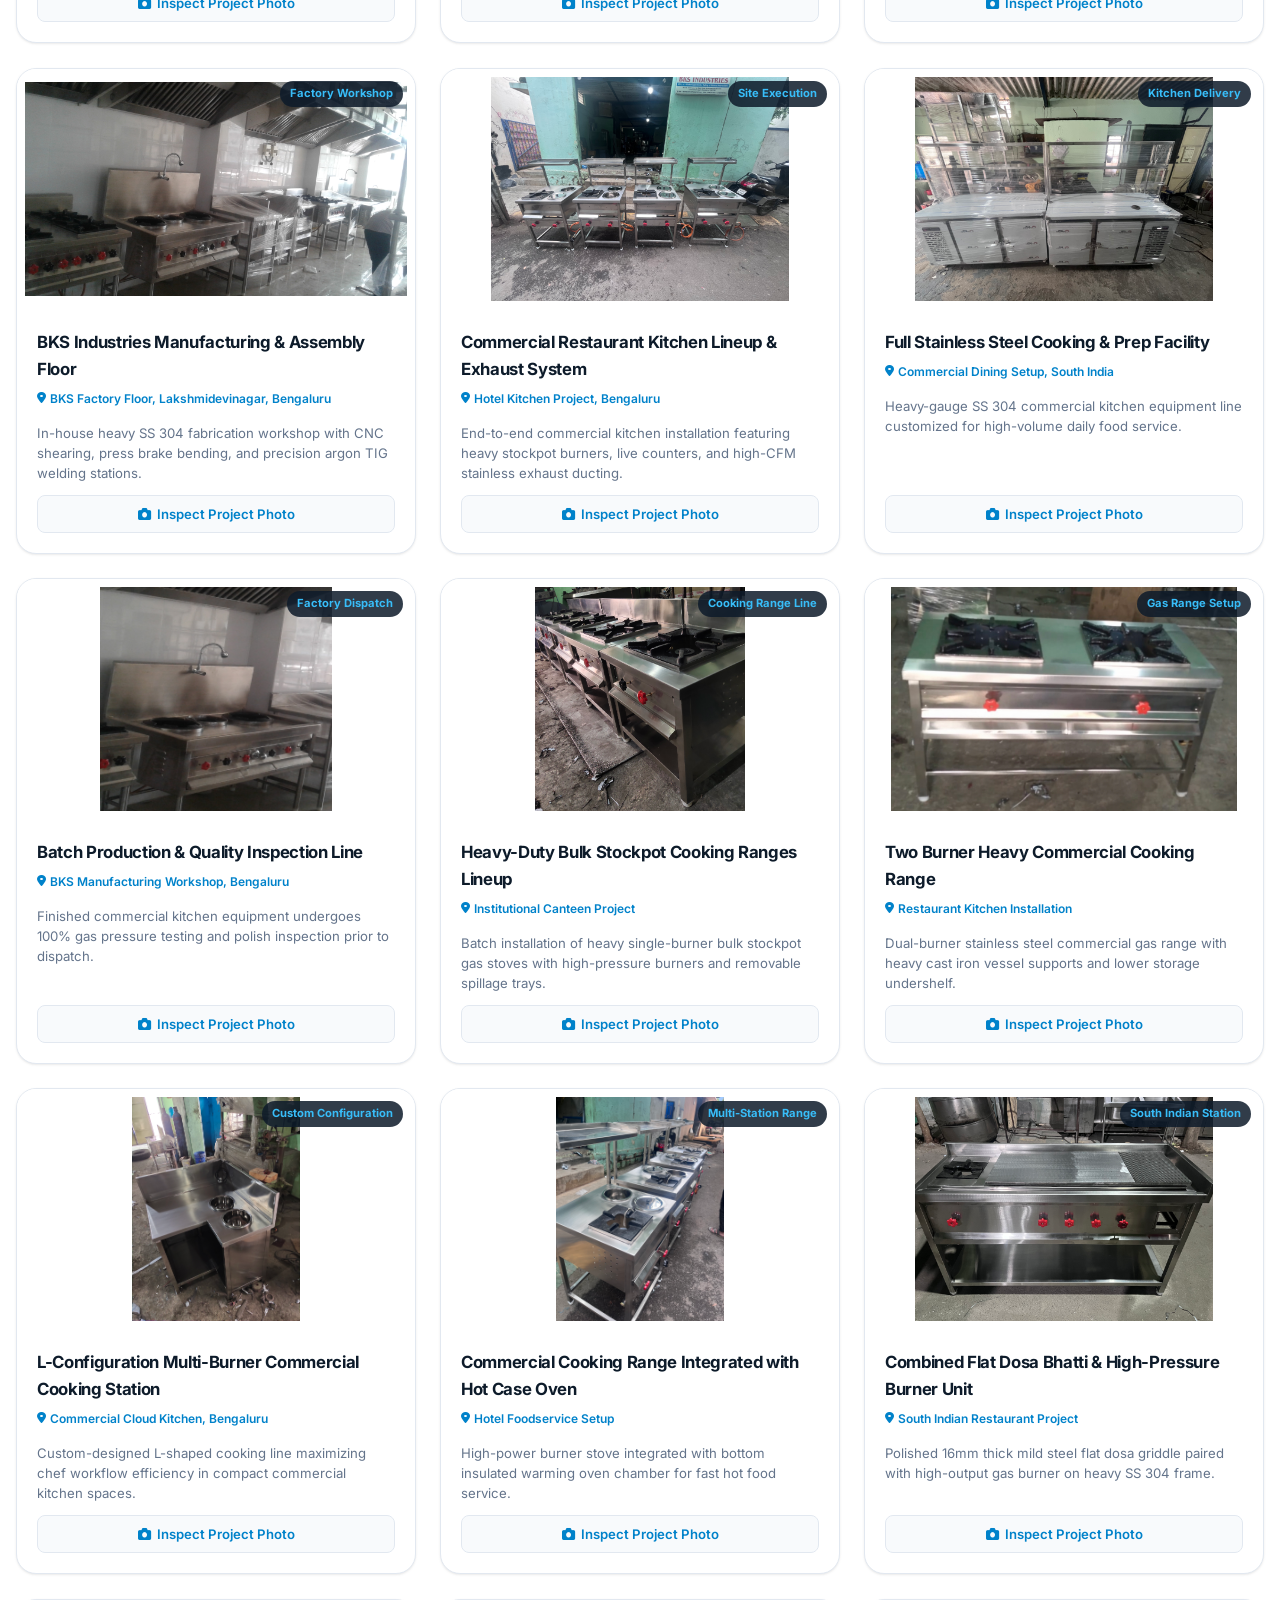
==== commit af1336a1: "Enhance and fit all 5 hero backdrop slides to high-resolution 16:9 widescreen format" ====
--- a/index.html
+++ b/index.html
@@ -21,7 +21,7 @@
   <link rel="icon" type="image/png" href="images/bksi_official_logo.png">
 
   <!-- Main Stylesheet -->
-  <link rel="stylesheet" href="style.css?v=realheroslides6.0">
+  <link rel="stylesheet" href="style.css?v=real16x9widescreen7.0">
 </head>
 <body>
   <!-- Scroll Progress Indicator -->
--- a/style.css
+++ b/style.css
@@ -537,14 +537,14 @@
   width: 100%;
   height: 100%;
   object-fit: cover;
-  object-position: center;
-  filter: contrast(1.08) brightness(0.92) saturate(1.08);
+  object-position: center right;
+  filter: contrast(1.04) brightness(0.96) saturate(1.05);
   transform: scale(1.0);
   transition: transform 6s cubic-bezier(0.25, 1, 0.5, 1);
 }
 
 .apollo-hero-slide.active img {
-  transform: scale(1.05);
+  transform: scale(1.04);
 }
 
 /* Angled Split Polygon Dark Overlay */
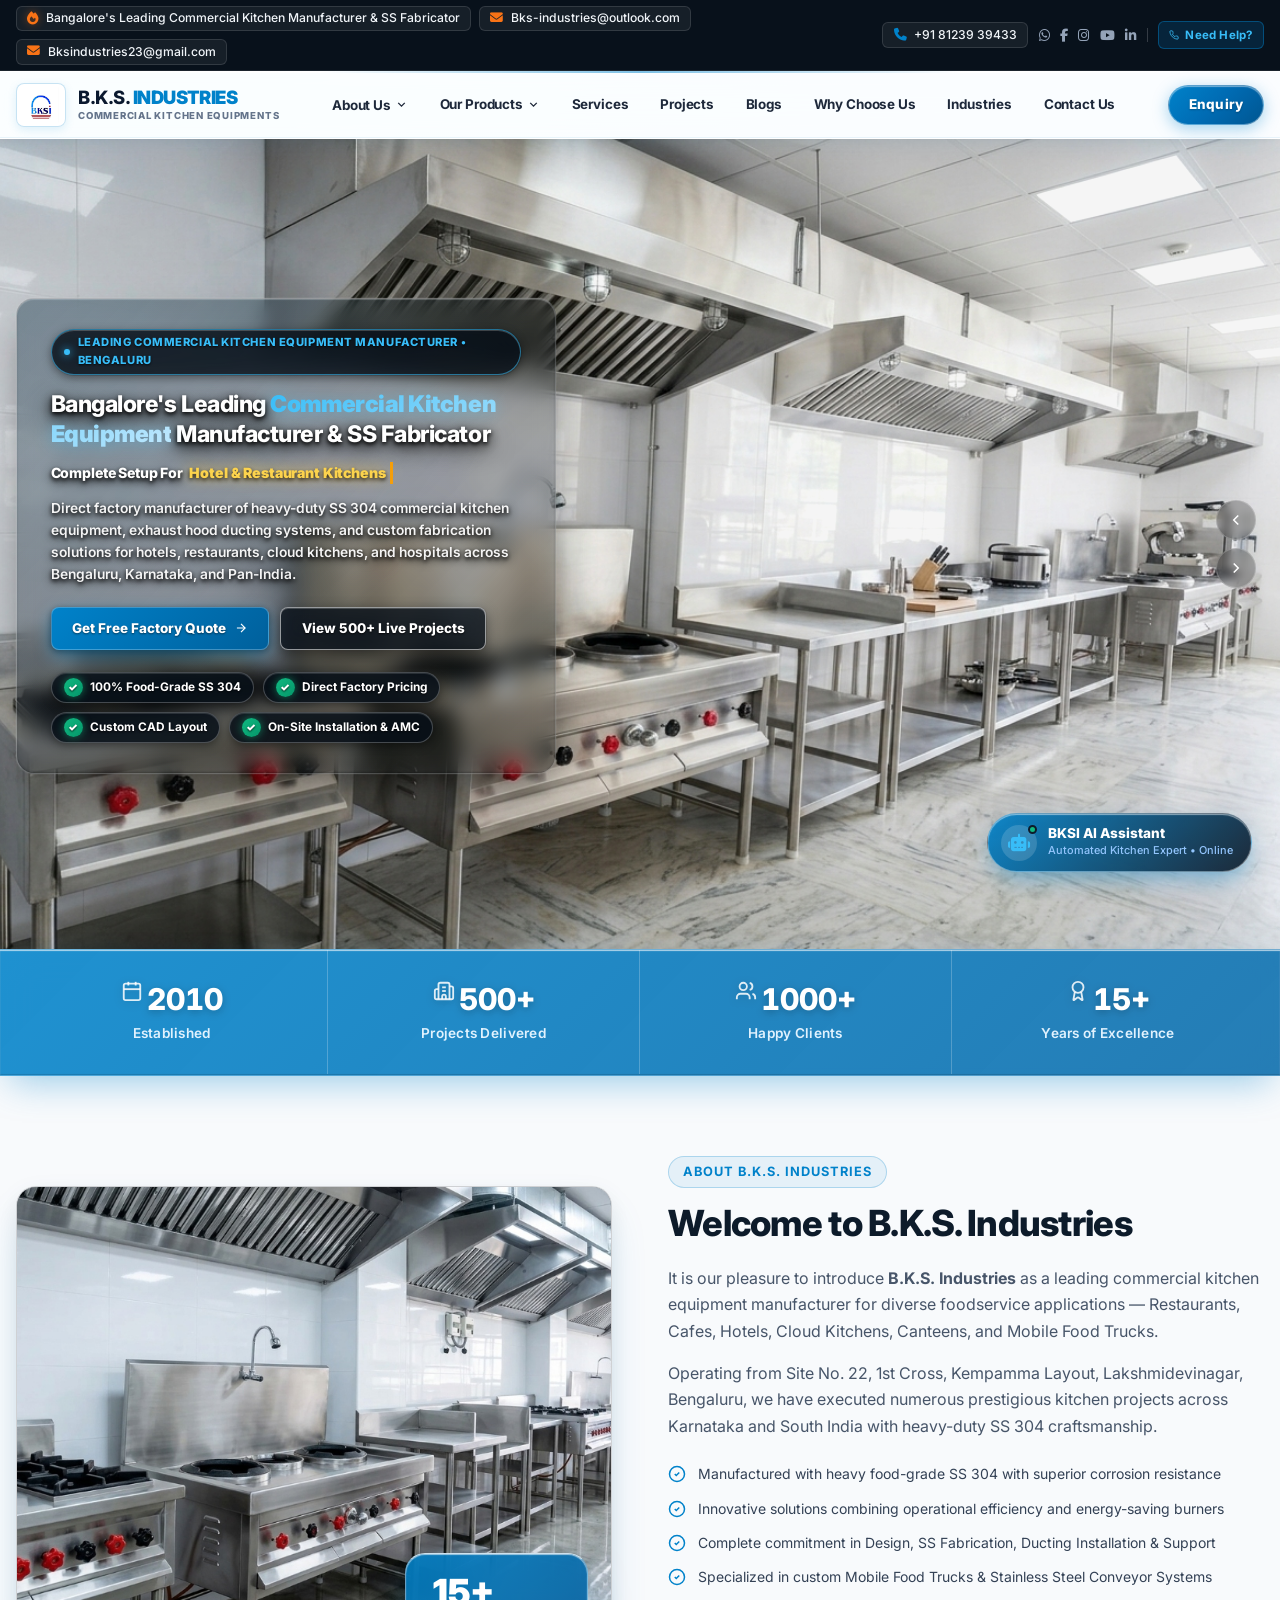
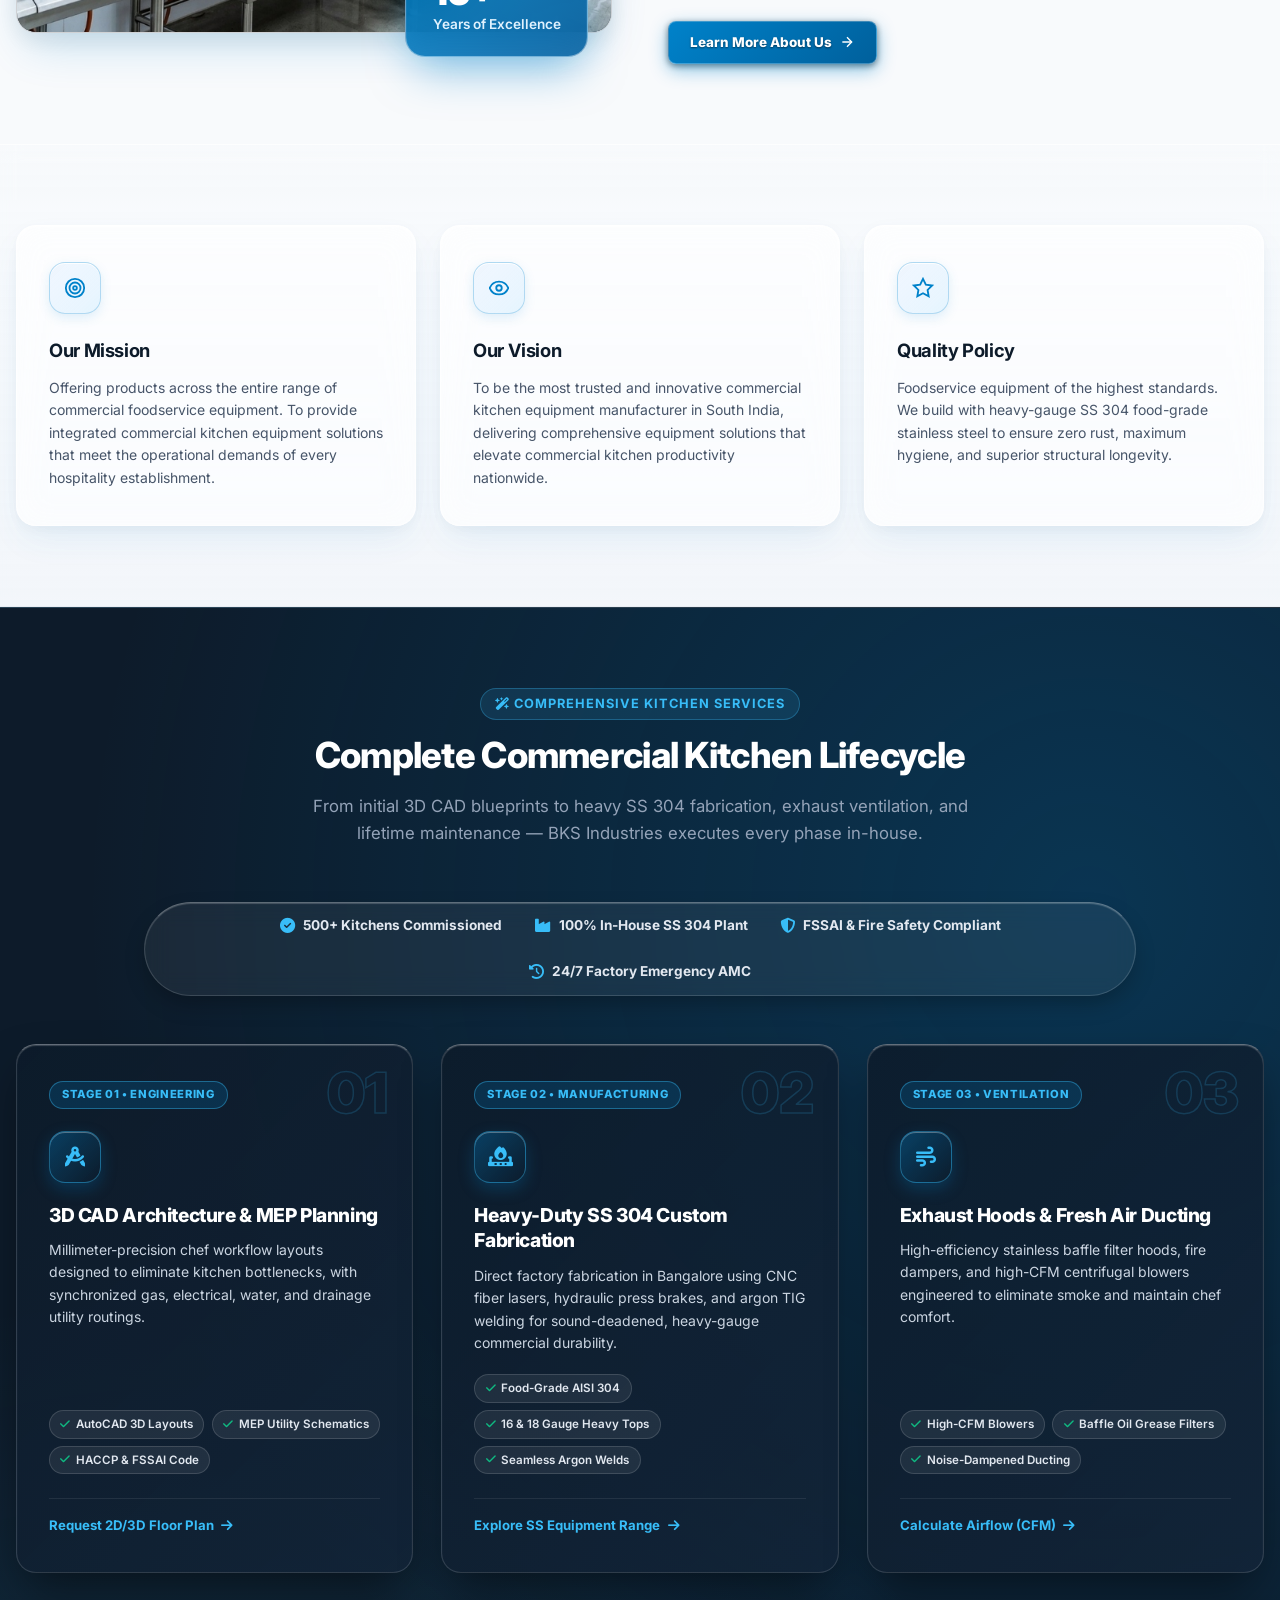
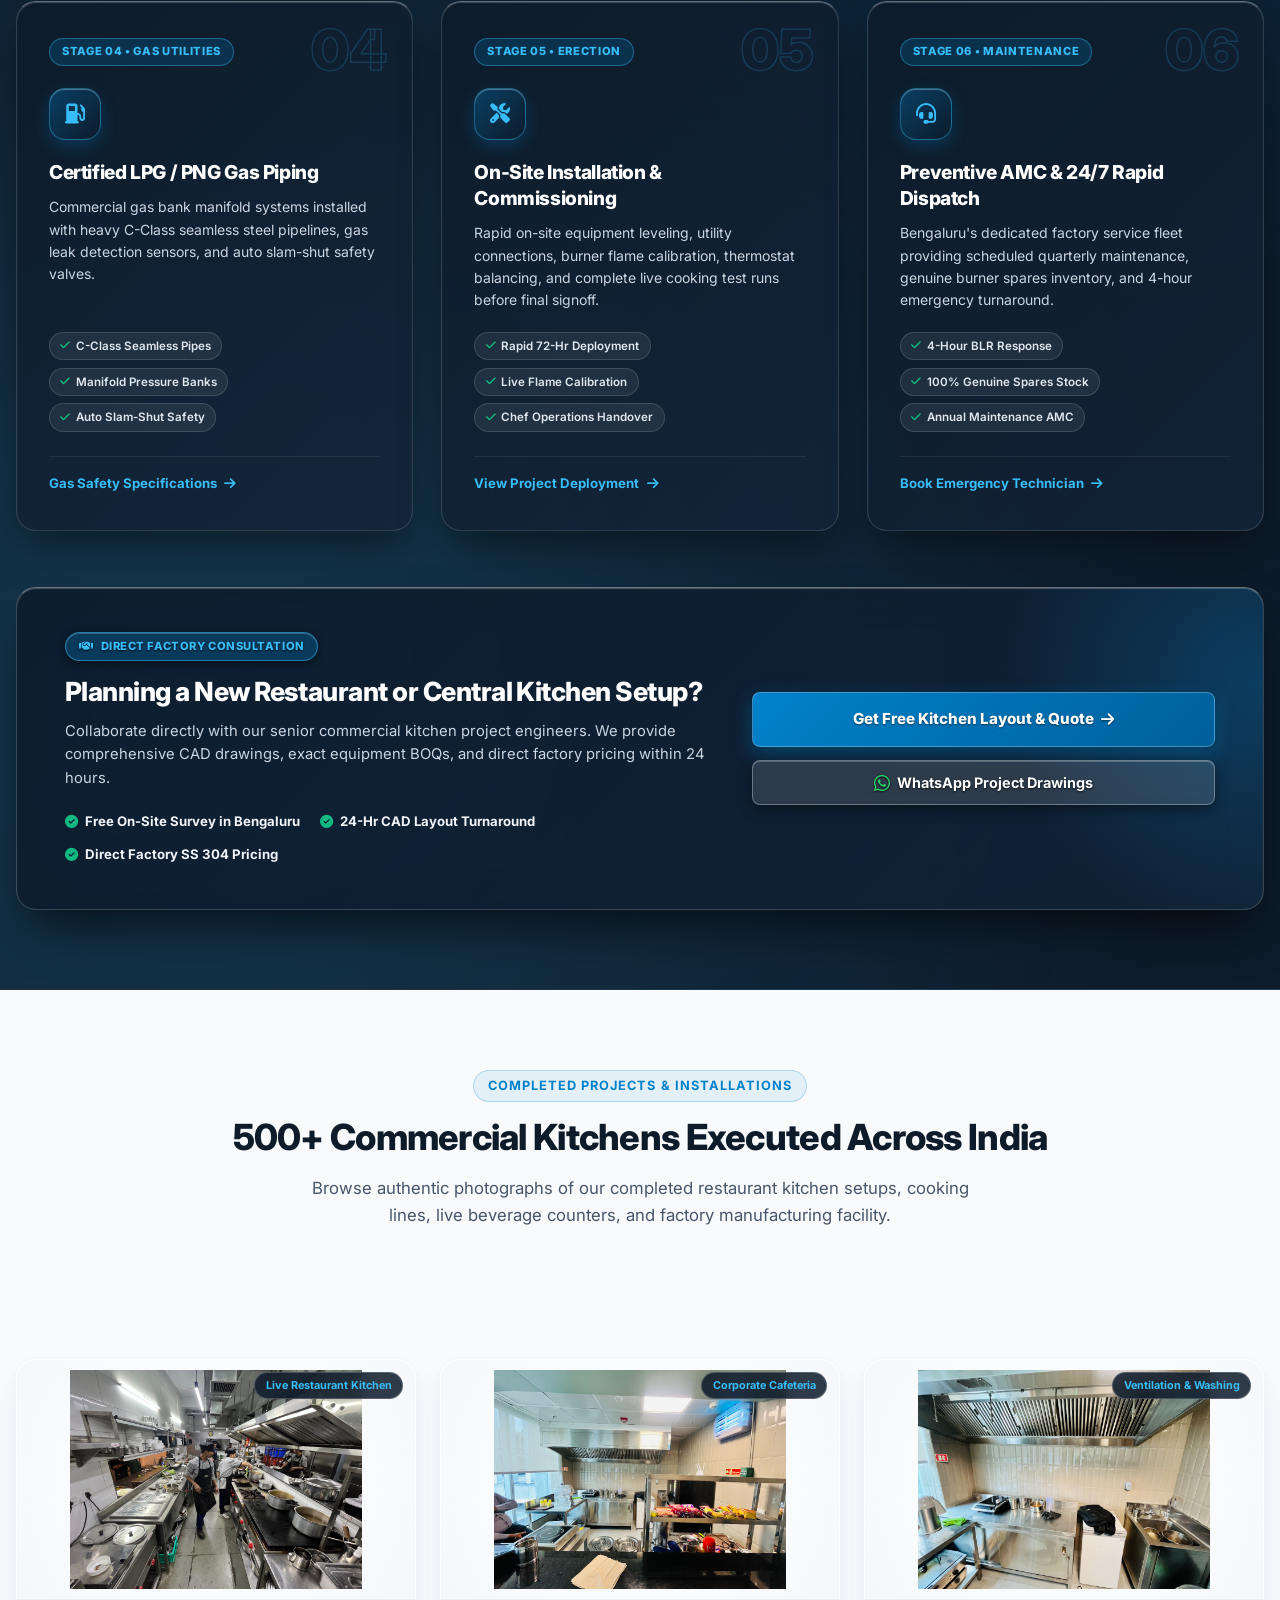
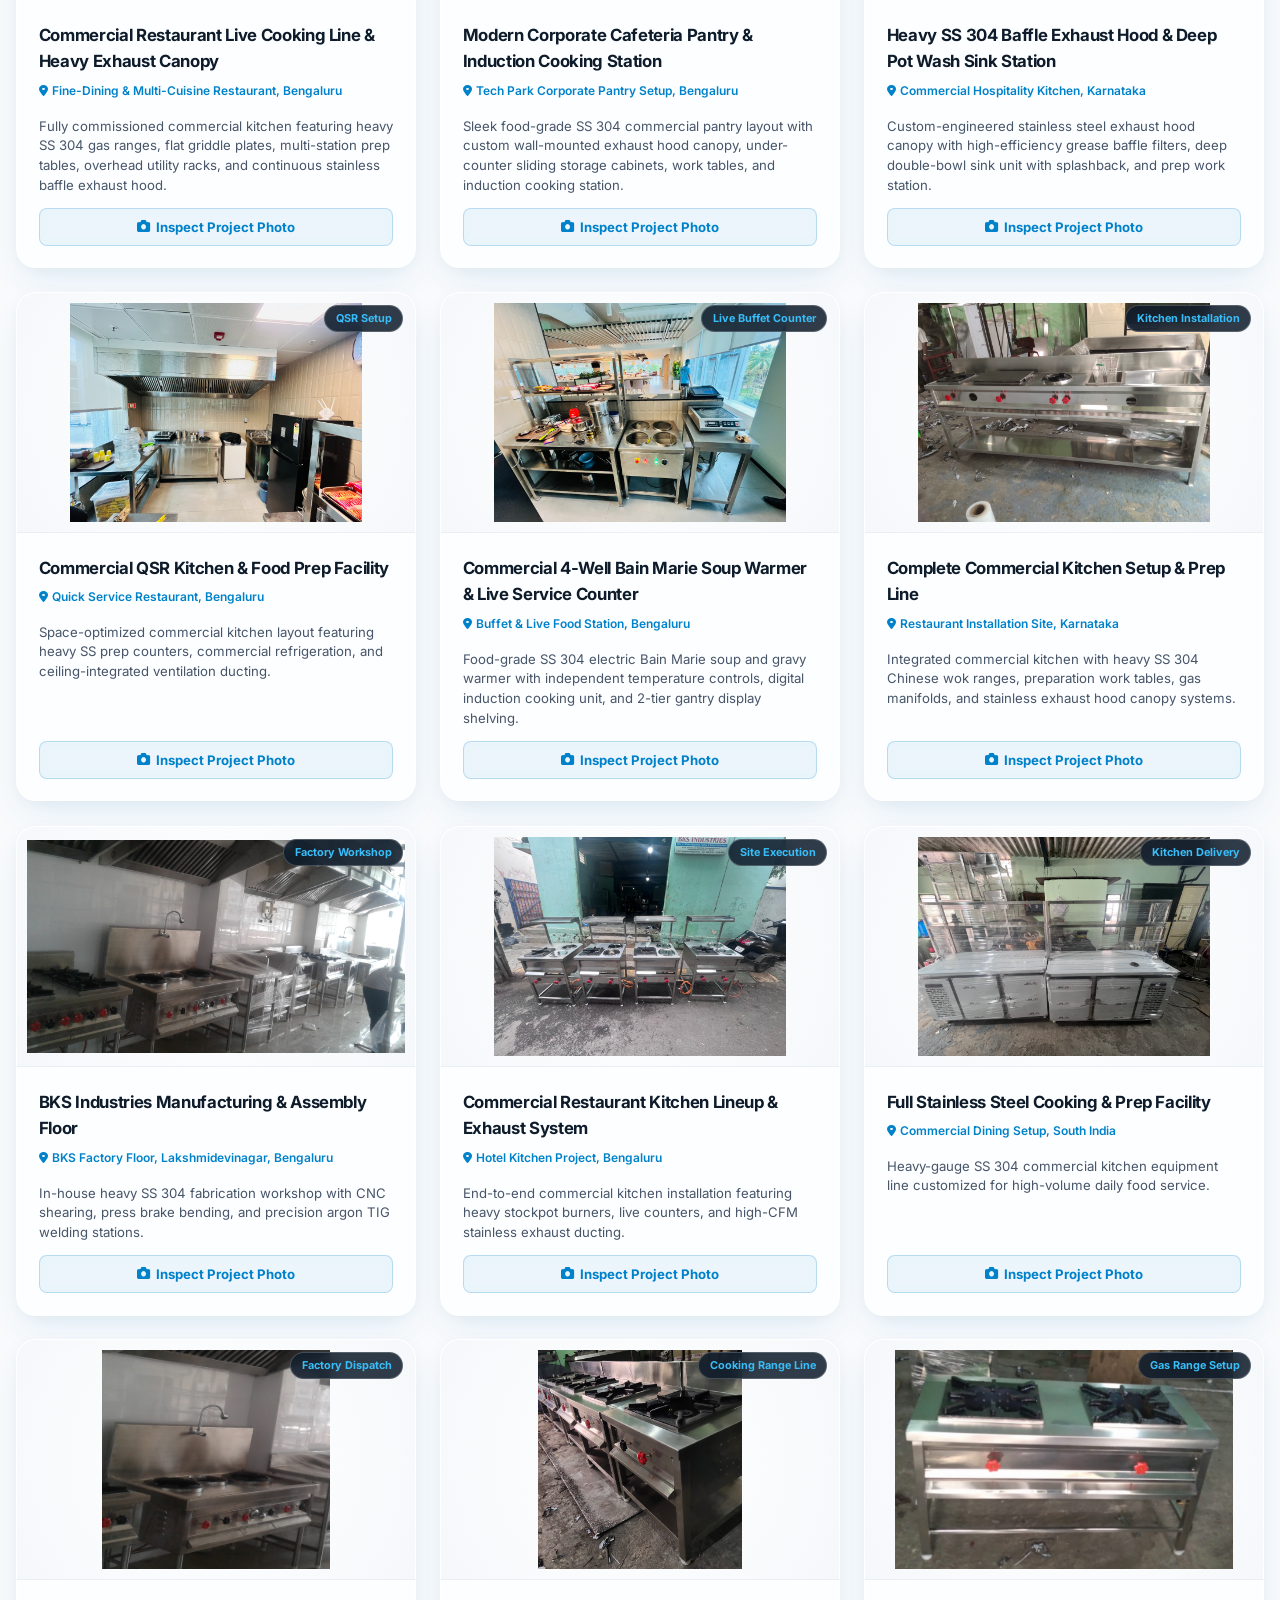
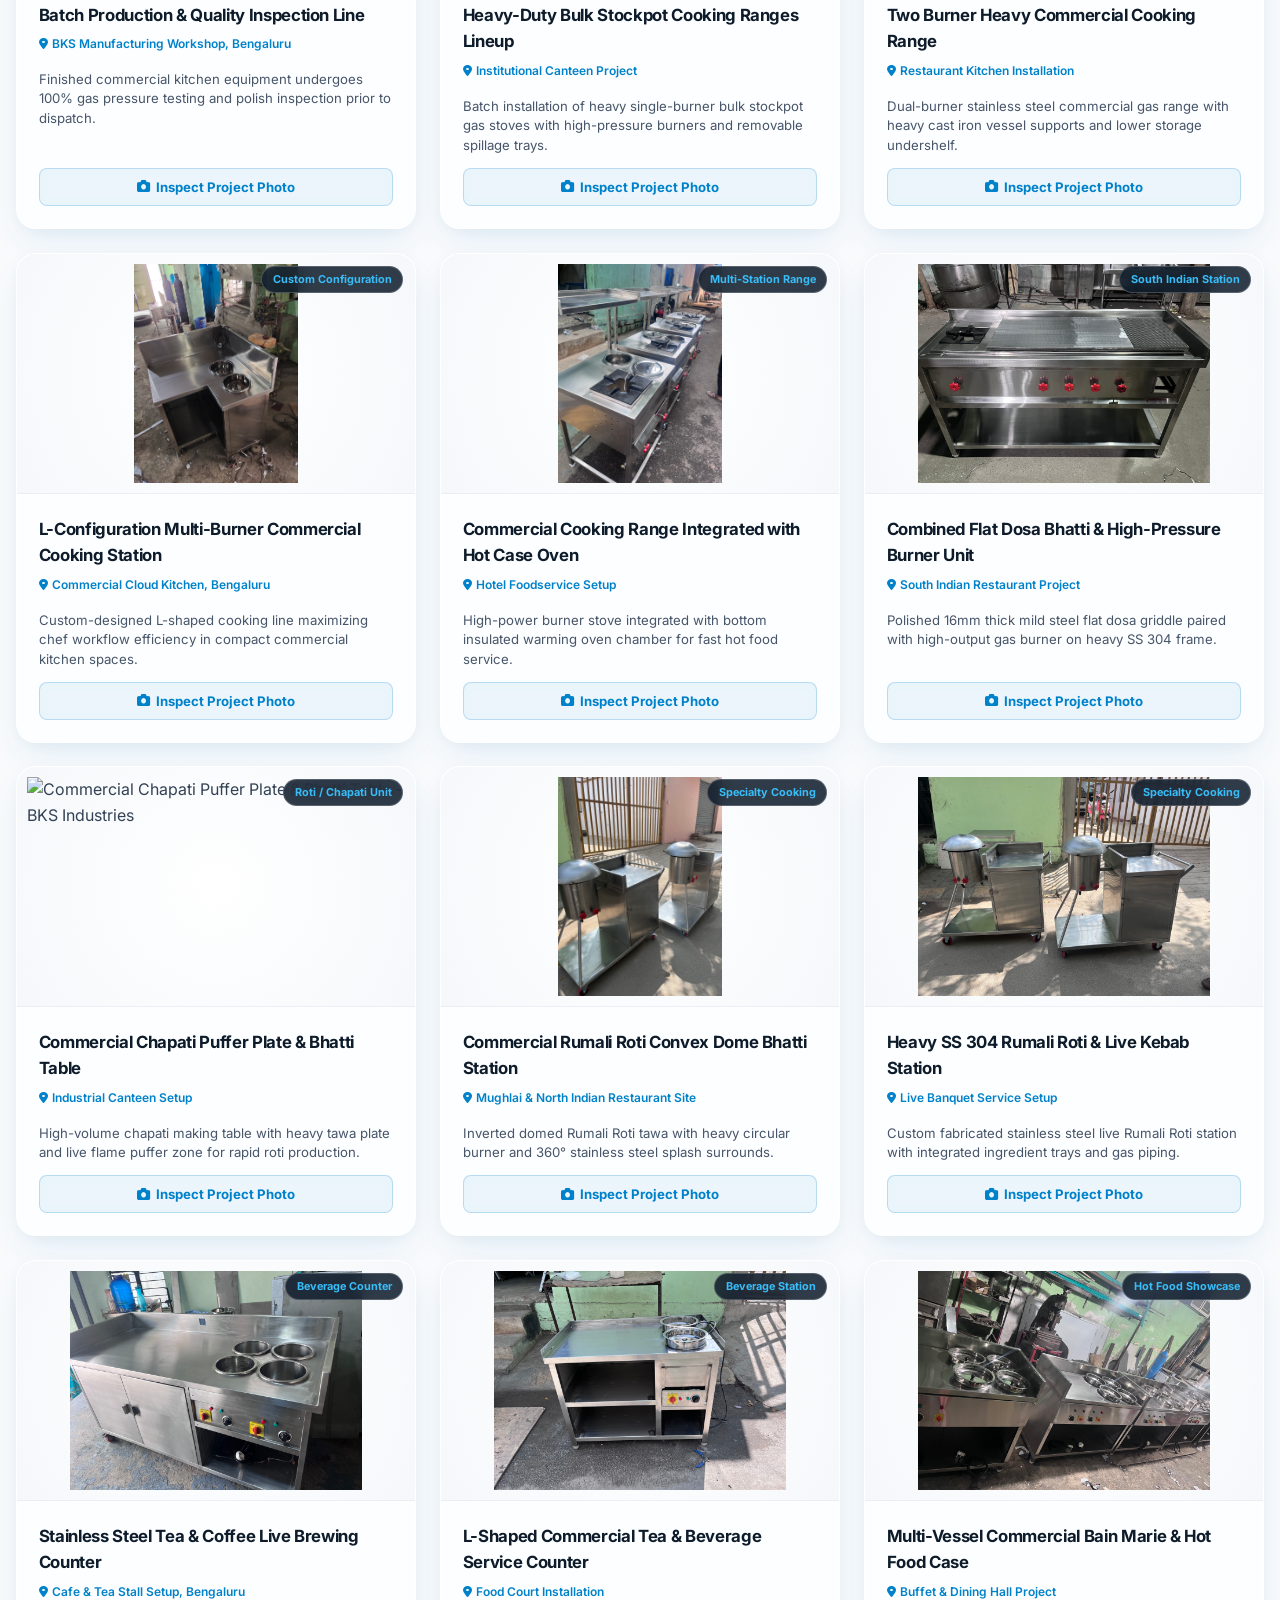
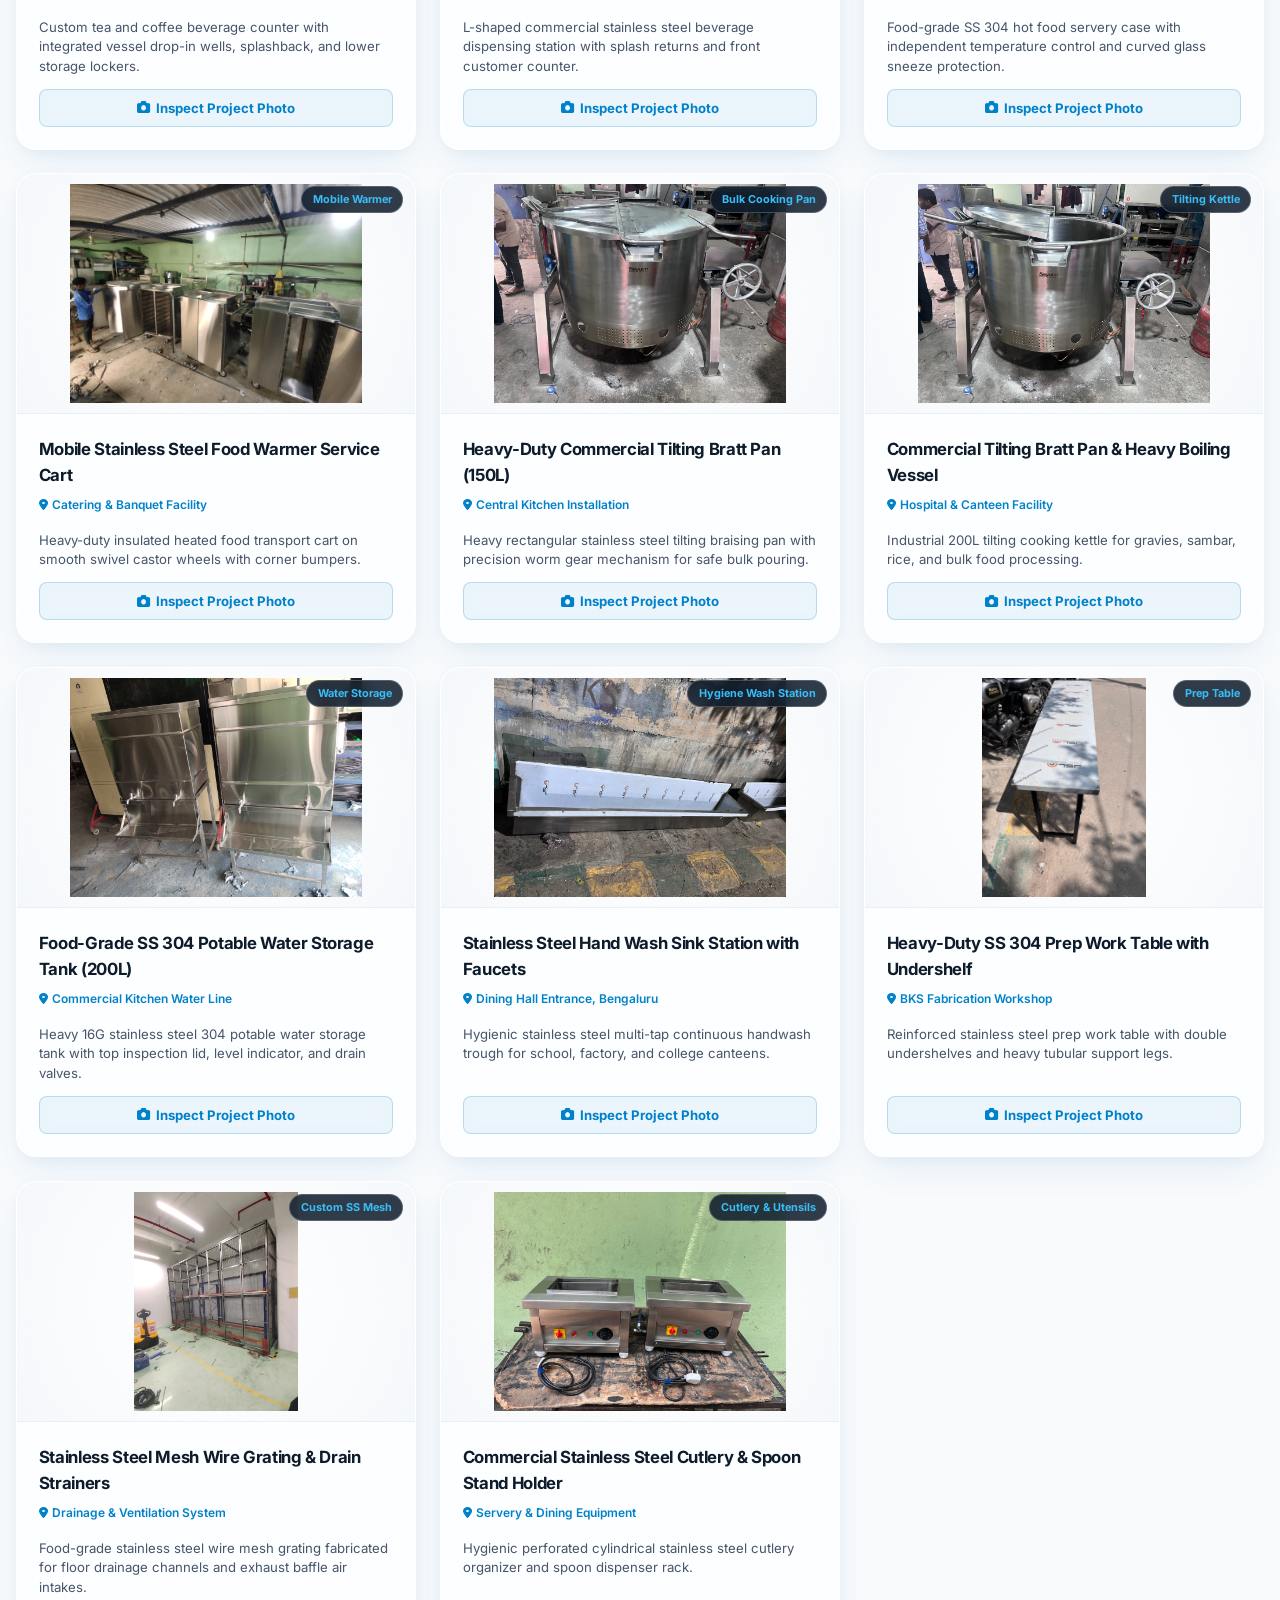
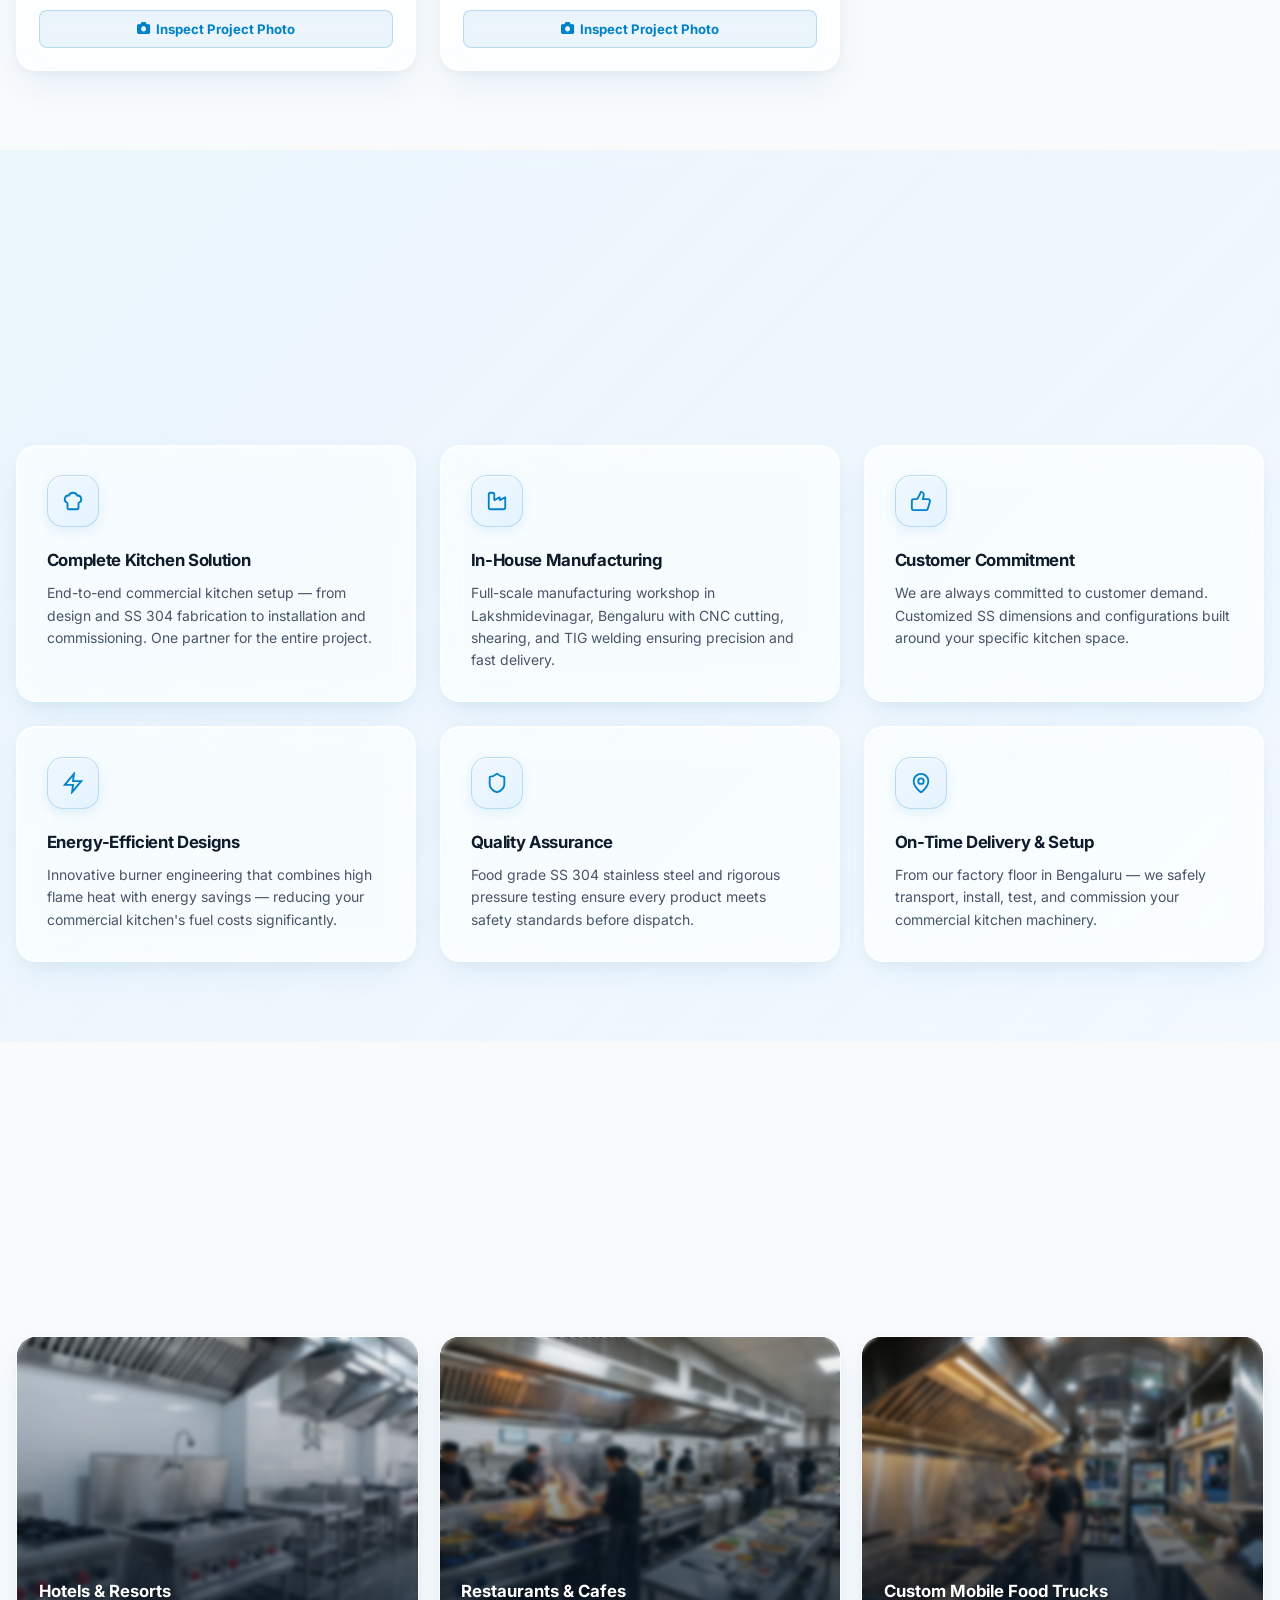
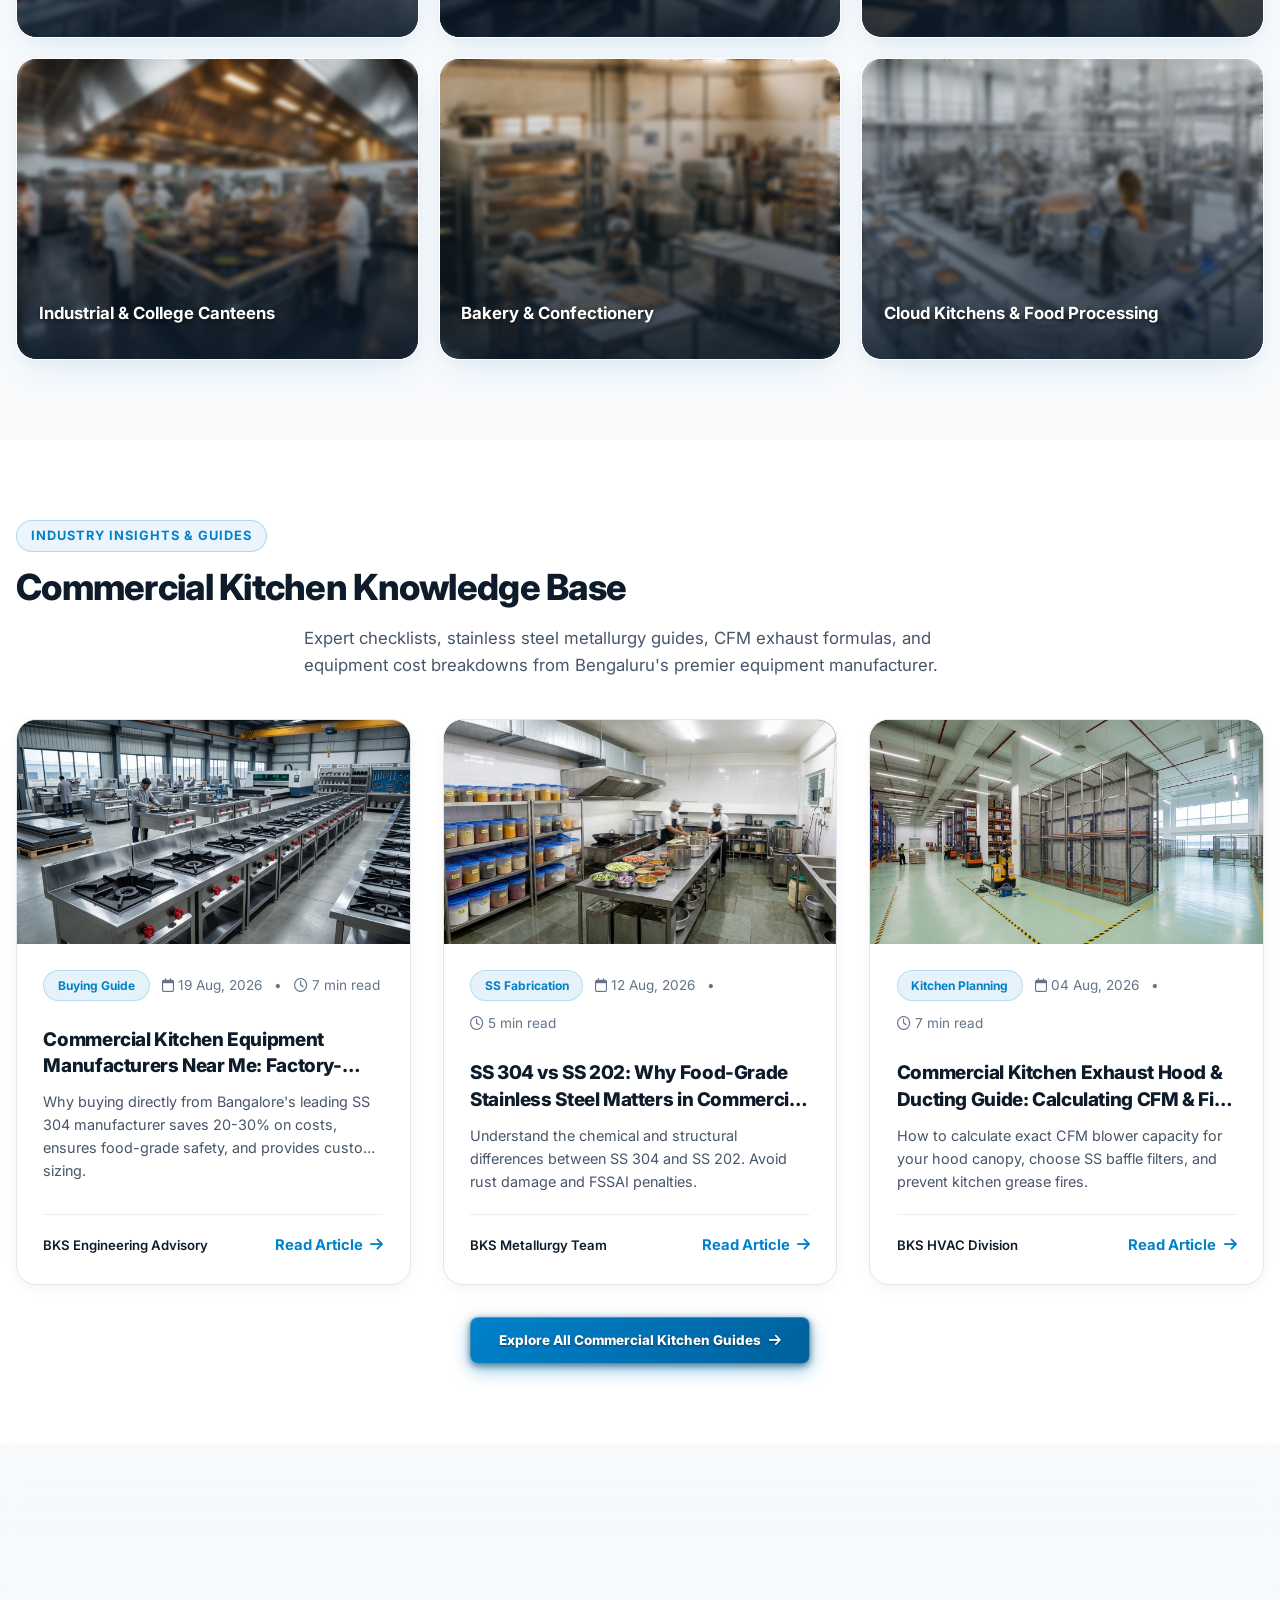
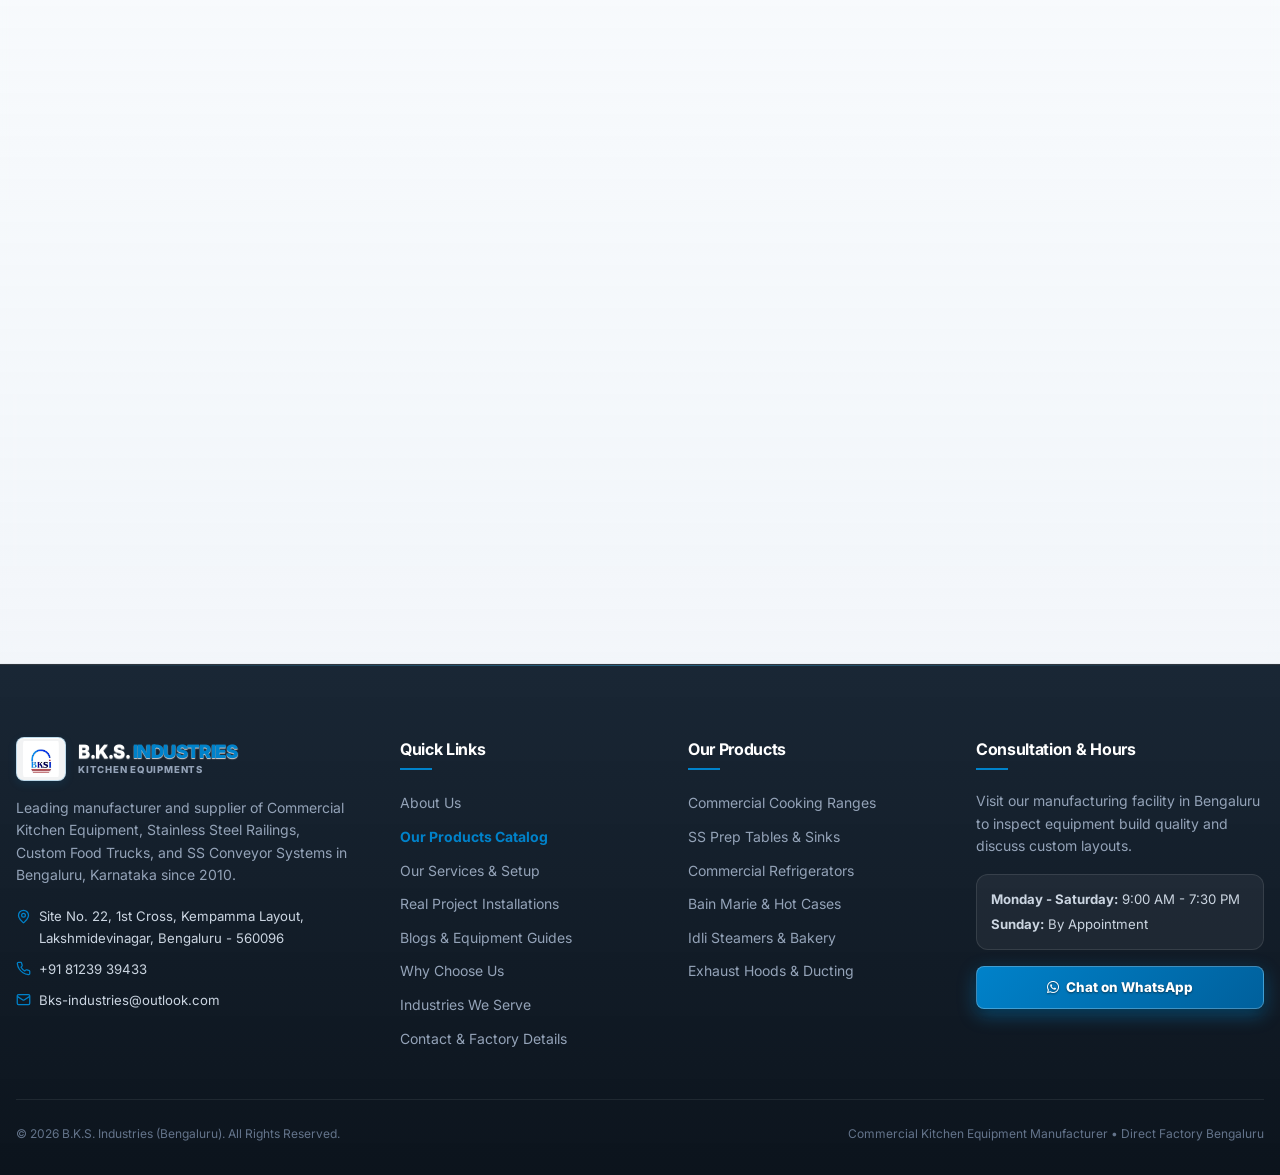
==== commit f1006307: "feat: complete glassmorphism redesign, clean SLN blog layout, turnkey removal, and SEO guide" ====
--- a/index.html
+++ b/index.html
@@ -3,7 +3,7 @@
 <head>
   <meta charset="UTF-8">
   <meta name="viewport" content="width=device-width, initial-scale=1.0">
-  <title>B.K.S. Industries | #1 Commercial Kitchen Equipment Manufacturer India</title>
+  <title>B.K.S. Industries | Commercial Kitchen Equipment Manufacturer Bengaluru</title>
   <meta name="description" content="India's leading commercial kitchen equipment manufacturer since 2010. Heavy duty SS304 cooking, refrigeration & wash area for hotels, restaurants & institutions. Free quote!">
   <meta name="keywords" content="commercial kitchen equipment manufacturer India, kitchen equipment manufacturer Bengaluru, hotel kitchen equipment Karnataka, restaurant kitchen equipment, SS304 commercial kitchen equipment, commercial kitchen solution India, BKS Kitchen Equipments">
   <meta name="author" content="B.K.S. Industries">
@@ -35,7 +35,7 @@
       <div class="apollo-topbar-left">
         <div class="apollo-topbar-pill">
           <i class="fa-solid fa-fire pill-icon-fire"></i>
-          <span>Bangalore's #1 Commercial Kitchen Manufacturer & SS Fabricator</span>
+          <span>Bangalore's Leading Commercial Kitchen Manufacturer & SS Fabricator</span>
         </div>
         <a href="mailto:Bks-industries@outlook.com" class="apollo-topbar-pill">
           <i class="fa-solid fa-envelope pill-icon-mail"></i>
@@ -132,42 +132,42 @@
 
           <!-- Our Products Mega Menu -->
           <li class="apollo-nav-item">
-            <button class="apollo-nav-btn" onclick="scrollToProductsCategory('all')">
+            <a href="products.html" class="apollo-nav-btn" style="text-decoration: none;">
               <span>Our Products</span>
               <svg width="13" height="13" viewBox="0 0 24 24" fill="none" stroke="currentColor" stroke-width="2"><path d="m6 9 6 6 6-6"></path></svg>
-            </button>
+            </a>
             <div class="apollo-mega-menu w-products">
               <p class="apollo-mega-tag">Direct Manufacturer Catalog</p>
               <div class="apollo-mega-grid-5">
-                <a href="#products" onclick="scrollToProductsCategory('cooking')" class="apollo-mega-card">
+                <a href="products.html?category=cooking" class="apollo-mega-card">
                   <img src="images/WEB/Four Burner.png" alt="Cooking Ranges">
                   <div class="apollo-mega-card-overlay">
                     <div class="apollo-mega-card-title">Cooking Ranges</div>
                     <div class="apollo-mega-card-sub">Burners, woks, dosa plates</div>
                   </div>
                 </a>
-                <a href="#products" onclick="scrollToProductsCategory('prep')" class="apollo-mega-card">
+                <a href="products.html?category=prep" class="apollo-mega-card">
                   <img src="images/WEB/Work Table.png" alt="Preparation & Sinks">
                   <div class="apollo-mega-card-overlay">
                     <div class="apollo-mega-card-title">Prep & Sinks</div>
                     <div class="apollo-mega-card-sub">Tables, sinks, trough</div>
                   </div>
                 </a>
-                <a href="#products" onclick="scrollToProductsCategory('refrigeration')" class="apollo-mega-card">
+                <a href="products.html?category=refrigeration" class="apollo-mega-card">
                   <img src="images/WEB/2 door fridge.png" alt="Refrigeration">
                   <div class="apollo-mega-card-overlay">
                     <div class="apollo-mega-card-title">Refrigeration</div>
                     <div class="apollo-mega-card-sub">Chillers, freezers, tanks</div>
                   </div>
                 </a>
-                <a href="#products" onclick="scrollToProductsCategory('servery')" class="apollo-mega-card">
+                <a href="products.html?category=servery" class="apollo-mega-card">
                   <img src="images/WEB/Hot-Bain-Marie-Counter.png" alt="Servery & Warmers">
                   <div class="apollo-mega-card-overlay">
                     <div class="apollo-mega-card-title">Servery & Warmers</div>
                     <div class="apollo-mega-card-sub">Bain Marie, hot cases</div>
                   </div>
                 </a>
-                <a href="#products" onclick="scrollToProductsCategory('storage')" class="apollo-mega-card">
+                <a href="products.html?category=storage" class="apollo-mega-card">
                   <img src="images/WEB/Platform-Trolley.png" alt="Storage & Trolleys">
                   <div class="apollo-mega-card-overlay">
                     <div class="apollo-mega-card-title">Storage & Trolleys</div>
@@ -227,42 +227,42 @@
       <div class="apollo-hero-textbox">
         <div class="apollo-hero-tag">
           <span class="apollo-hero-tag-dot"></span>
-          <span>ESTABLISHED 2010 &bull; BENGALURU, KARNATAKA</span>
+          <span>LEADING COMMERCIAL KITCHEN EQUIPMENT MANUFACTURER &bull; BENGALURU</span>
         </div>
         <h1 class="apollo-hero-title">
-          India's Leading <span>Commercial Kitchen</span> Equipment Manufacturer
+          Bangalore's Leading <span>Commercial Kitchen Equipment</span> Manufacturer &amp; SS Fabricator
         </h1>
         <p class="apollo-hero-typed">
-          Pioneering <span id="typedWord">Kitchen Solutions</span>
+          Complete Setup For <span id="typedWord">Hotel &amp; Restaurant Kitchens</span>
         </p>
         <p class="apollo-hero-desc">
-          Hotels, Restaurants, Hospitals & Institutions &mdash; B.K.S. Industries equips every professional kitchen across Karnataka and India with heavy-duty SS 304 machinery.
+          Direct factory manufacturer of heavy-duty SS 304 commercial kitchen equipment, exhaust hood ducting systems, and custom fabrication solutions for hotels, restaurants, cloud kitchens, and hospitals across Bengaluru, Karnataka, and Pan-India.
         </p>
         <div class="apollo-hero-btn-group">
           <a href="#contact" class="apollo-btn-primary">
-            <span>Get Free Quote</span>
+            <span>Get Free Factory Quote</span>
             <svg width="14" height="14" viewBox="0 0 24 24" fill="none" stroke="currentColor" stroke-width="2"><path d="M5 12h14"></path><path d="m12 5 7 7-7 7"></path></svg>
           </a>
           <a href="#projects" class="apollo-btn-outline-white">
-            <span>View Real Projects</span>
+            <span>View 500+ Live Projects</span>
           </a>
         </div>
         <div class="apollo-hero-chips">
           <div class="apollo-hero-chip">
             <span class="apollo-chip-check">&#10003;</span>
-            <span>100% SS 304 Grade</span>
+            <span>100% Food-Grade SS 304</span>
           </div>
           <div class="apollo-hero-chip">
             <span class="apollo-chip-check">&#10003;</span>
-            <span>15+ Years</span>
+            <span>Direct Factory Pricing</span>
           </div>
           <div class="apollo-hero-chip">
             <span class="apollo-chip-check">&#10003;</span>
-            <span>500+ Projects</span>
+            <span>Custom CAD Layout</span>
           </div>
           <div class="apollo-hero-chip">
             <span class="apollo-chip-check">&#10003;</span>
-            <span>Direct Factory Price</span>
+            <span>On-Site Installation &amp; AMC</span>
           </div>
         </div>
       </div>
@@ -402,116 +402,218 @@
     </div>
   </section>
 
+
   <!-- =========================================================================
-       8. OUR PRODUCTS CATALOG (AUTHENTIC FACTORY FABRICATIONS FROM IMAGES/WEB)
-       ========================================================================= -->
-  <section class="apollo-section" id="products" style="background-color: var(--bg-slate-50);">
-    <div class="max-w-7xl">
-      <div class="apollo-section-head reveal-init reveal-fade-up">
-        <span class="apollo-section-tag">Direct Manufacturer Catalog</span>
-        <h2 class="apollo-section-title">Commercial Kitchen Equipment & SS 304 Fabrication</h2>
-        <p class="apollo-section-desc">
-          Explore our complete range of certified heavy-duty SS 304 commercial kitchen equipment manufactured in Bengaluru with direct factory pricing and on-site testing.
-        </p>
-      </div>
-
-      <!-- Interactive Filter Pills & Search Bar -->
-      <div class="products-control-bar reveal-init reveal-fade-up">
-        <div class="products-filter-pills" id="productsFilterPills">
-          <button type="button" class="prod-filter-pill active" data-filter="all" onclick="filterProducts('all')">
-            <i class="fa-solid fa-layer-group"></i> All Equipment
-          </button>
-          <button type="button" class="prod-filter-pill" data-filter="cooking" onclick="filterProducts('cooking')">
-            <i class="fa-solid fa-fire"></i> Cooking Ranges
-          </button>
-          <button type="button" class="prod-filter-pill" data-filter="prep" onclick="filterProducts('prep')">
-            <i class="fa-solid fa-faucet-drip"></i> Prep & Sinks
-          </button>
-          <button type="button" class="prod-filter-pill" data-filter="refrigeration" onclick="filterProducts('refrigeration')">
-            <i class="fa-solid fa-snowflake"></i> Refrigeration
-          </button>
-          <button type="button" class="prod-filter-pill" data-filter="servery" onclick="filterProducts('servery')">
-            <i class="fa-solid fa-utensils"></i> Servery & Warmers
-          </button>
-          <button type="button" class="prod-filter-pill" data-filter="bakery" onclick="filterProducts('bakery')">
-            <i class="fa-solid fa-bread-slice"></i> Bakery & Snacks
-          </button>
-          <button type="button" class="prod-filter-pill" data-filter="exhaust" onclick="filterProducts('exhaust')">
-            <i class="fa-solid fa-wind"></i> Exhaust & Hoods
-          </button>
-          <button type="button" class="prod-filter-pill" data-filter="storage" onclick="filterProducts('storage')">
-            <i class="fa-solid fa-boxes-stacked"></i> Storage & Trolleys
-          </button>
-        </div>
-
-        <div class="products-search-box">
-          <i class="fa-solid fa-magnifying-glass products-search-icon"></i>
-          <input type="text" id="productsSearchInput" class="products-search-input" placeholder="Search equipment by name (e.g. Burner, Bain Marie, Sink, Freezer, Tandoor)..." oninput="handleProductsSearch(this.value)">
-          <span id="productsCountBadge" class="products-count-badge">53 items</span>
-        </div>
-      </div>
-
-      <!-- Dynamic Product Cards Grid -->
-      <div class="products-grid" id="productsGrid">
-        <!-- Injected via JavaScript -->
-      </div>
-    </div>
-  </section>
-
-  <!-- =========================================================================
-       9. OUR SERVICES (DARK NAVY #0D1B2A)
+       9. OUR SERVICES: 360° KITCHEN SETUP & FABRICATION (DARK NAVY #0D1B2A)
        ========================================================================= -->
   <section class="apollo-section bg-navy" id="services">
     <div class="max-w-7xl">
       <div class="apollo-section-head reveal-init reveal-fade-up">
-        <span class="apollo-section-tag">Our Services</span>
-        <h2 class="apollo-section-title">End-to-End Kitchen Solutions</h2>
+        <span class="apollo-section-tag"><i class="fa-solid fa-wand-magic-sparkles"></i> Comprehensive Kitchen Services</span>
+        <h2 class="apollo-section-title">Complete Commercial Kitchen Lifecycle</h2>
         <p class="apollo-section-desc">
-          From concept to commissioning &mdash; BKS Industries handles every stage of your commercial kitchen project.
+          From initial 3D CAD blueprints to heavy SS 304 fabrication, exhaust ventilation, and lifetime maintenance &mdash; BKS Industries executes every phase in-house.
         </p>
       </div>
 
-      <div class="apollo-services-grid">
+      <!-- Live Capability Strip -->
+      <div class="apollo-services-ticker-strip reveal-init reveal-fade-up">
+        <div class="apollo-services-ticker-item">
+          <i class="fa-solid fa-circle-check"></i>
+          <span>500+ Kitchens Commissioned</span>
+        </div>
+        <div class="apollo-services-ticker-item">
+          <i class="fa-solid fa-industry"></i>
+          <span>100% In-House SS 304 Plant</span>
+        </div>
+        <div class="apollo-services-ticker-item">
+          <i class="fa-solid fa-shield-halved"></i>
+          <span>FSSAI &amp; Fire Safety Compliant</span>
+        </div>
+        <div class="apollo-services-ticker-item">
+          <i class="fa-solid fa-clock-rotate-left"></i>
+          <span>24/7 Factory Emergency AMC</span>
+        </div>
+      </div>
+
+      <!-- 6-Stage Interactive Execution Pipeline -->
+      <div class="apollo-services-grid reveal-init reveal-fade-up">
+        
+        <!-- STAGE 01 -->
         <div class="apollo-service-box">
+          <span class="apollo-service-watermark">01</span>
+          <div class="apollo-service-header">
+            <span class="apollo-service-stage-pill">Stage 01 &bull; Engineering</span>
+          </div>
           <div class="apollo-service-icon">
-            <svg width="22" height="22" viewBox="0 0 24 24" fill="none" stroke="currentColor" stroke-width="2"><path d="M12.83 2.18a2 2 0 0 0-1.66 0L2.6 6.08a1 1 0 0 0 0 1.83l8.58 3.91a2 2 0 0 0 1.66 0l8.58-3.9a1 1 0 0 0 0-1.83z"></path><path d="M2 12a1 1 0 0 0 .58.91l8.6 3.91a2 2 0 0 0 1.65 0l8.58-3.9A1 1 0 0 0 22 12"></path></svg>
-          </div>
-          <div>
-            <h3 class="apollo-service-title">Commercial Kitchen Solutions</h3>
-            <p class="apollo-service-desc">BKS is a specialist in the design, supply, and installation of commercial kitchens &mdash; from cafes and cloud kitchens to luxury hotels and central canteens.</p>
-          </div>
-        </div>
-
+            <i class="fa-solid fa-compass-drafting"></i>
+          </div>
+          <h3 class="apollo-service-title">3D CAD Architecture &amp; MEP Planning</h3>
+          <p class="apollo-service-desc">
+            Millimeter-precision chef workflow layouts designed to eliminate kitchen bottlenecks, with synchronized gas, electrical, water, and drainage utility routings.
+          </p>
+          <div class="apollo-service-chips-wrap">
+            <span class="apollo-service-chip"><i class="fa-solid fa-check"></i> AutoCAD 3D Layouts</span>
+            <span class="apollo-service-chip"><i class="fa-solid fa-check"></i> MEP Utility Schematics</span>
+            <span class="apollo-service-chip"><i class="fa-solid fa-check"></i> HACCP &amp; FSSAI Code</span>
+          </div>
+          <a href="#contact" class="apollo-service-action-link">
+            <span>Request 2D/3D Floor Plan</span>
+            <i class="fa-solid fa-arrow-right"></i>
+          </a>
+        </div>
+
+        <!-- STAGE 02 -->
         <div class="apollo-service-box">
+          <span class="apollo-service-watermark">02</span>
+          <div class="apollo-service-header">
+            <span class="apollo-service-stage-pill">Stage 02 &bull; Manufacturing</span>
+          </div>
           <div class="apollo-service-icon">
-            <svg width="22" height="22" viewBox="0 0 24 24" fill="none" stroke="currentColor" stroke-width="2"><circle cx="12" cy="12" r="3"></circle><path d="M19.4 15a1.65 1.65 0 0 0 .33 1.82l.06.06a2 2 0 0 1 0 2.83 2 2 0 0 1-2.83 0l-.06-.06a1.65 1.65 0 0 0-1.82-.33 1.65 1.65 0 0 0-1 1.51V21a2 2 0 0 1-2 2 2 2 0 0 1-2-2v-.09A1.65 1.65 0 0 0 9 19.4a1.65 1.65 0 0 0-1.82.33l-.06.06a2 2 0 0 1-2.83 0 2 2 0 0 1 0-2.83l.06-.06a1.65 1.65 0 0 0 .33-1.82 1.65 1.65 0 0 0-1.51-1H3a2 2 0 0 1-2-2 2 2 0 0 1 2-2h.09A1.65 1.65 0 0 0 4.6 9a1.65 1.65 0 0 0-.33-1.82l-.06-.06a2 2 0 0 1 0-2.83 2 2 0 0 1 2.83 0l.06.06a1.65 1.65 0 0 0 1.82.33H9a1.65 1.65 0 0 0 1-1.51V3a2 2 0 0 1 2-2 2 2 0 0 1 2 2v.09a1.65 1.65 0 0 0 1 1.51 1.65 1.65 0 0 0 1.82-.33l.06-.06a2 2 0 0 1 2.83 0 2 2 0 0 1 0 2.83l-.06.06a1.65 1.65 0 0 0-.33 1.82V9a1.65 1.65 0 0 0 1.51 1H21a2 2 0 0 1 2 2 2 2 0 0 1-2 2h-.09a1.65 1.65 0 0 0-1.51 1z"></path></svg>
-          </div>
-          <div>
-            <h3 class="apollo-service-title">Design & 3D CAD Consulting</h3>
-            <p class="apollo-service-desc">Our dedicated commercial kitchen engineers design custom layouts using 3D CAD to ensure optimal workflow, hygiene code compliance, and budget optimization.</p>
-          </div>
-        </div>
-
+            <i class="fa-solid fa-fire-burner"></i>
+          </div>
+          <h3 class="apollo-service-title">Heavy-Duty SS 304 Custom Fabrication</h3>
+          <p class="apollo-service-desc">
+            Direct factory fabrication in Bangalore using CNC fiber lasers, hydraulic press brakes, and argon TIG welding for sound-deadened, heavy-gauge commercial durability.
+          </p>
+          <div class="apollo-service-chips-wrap">
+            <span class="apollo-service-chip"><i class="fa-solid fa-check"></i> Food-Grade AISI 304</span>
+            <span class="apollo-service-chip"><i class="fa-solid fa-check"></i> 16 &amp; 18 Gauge Heavy Tops</span>
+            <span class="apollo-service-chip"><i class="fa-solid fa-check"></i> Seamless Argon Welds</span>
+          </div>
+          <a href="products.html" class="apollo-service-action-link">
+            <span>Explore SS Equipment Range</span>
+            <i class="fa-solid fa-arrow-right"></i>
+          </a>
+        </div>
+
+        <!-- STAGE 03 -->
         <div class="apollo-service-box">
+          <span class="apollo-service-watermark">03</span>
+          <div class="apollo-service-header">
+            <span class="apollo-service-stage-pill">Stage 03 &bull; Ventilation</span>
+          </div>
           <div class="apollo-service-icon">
-            <svg width="22" height="22" viewBox="0 0 24 24" fill="none" stroke="currentColor" stroke-width="2"><path d="M20 13c0 5-3.5 7.5-7.66 8.95a1 1 0 0 1-.67-.01C7.5 20.5 4 18 4 13V6a1 1 0 0 1 1-1c2 0 4.5-1.2 6.24-2.72a1.17 1.17 0 0 1 1.52 0C14.51 3.81 17 5 19 5a1 1 0 0 1 1 1z"></path><path d="m9 12 2 2 4-4"></path></svg>
-          </div>
-          <div>
-            <h3 class="apollo-service-title">Professional Ducting & Installation</h3>
-            <p class="apollo-service-desc">Our project engineers ensure all stainless steel equipment, gas piping, exhaust canopy hoods, and centrifugal blowers are safely installed and commissioned on schedule.</p>
-          </div>
-        </div>
-
+            <i class="fa-solid fa-wind"></i>
+          </div>
+          <h3 class="apollo-service-title">Exhaust Hoods &amp; Fresh Air Ducting</h3>
+          <p class="apollo-service-desc">
+            High-efficiency stainless baffle filter hoods, fire dampers, and high-CFM centrifugal blowers engineered to eliminate smoke and maintain chef comfort.
+          </p>
+          <div class="apollo-service-chips-wrap">
+            <span class="apollo-service-chip"><i class="fa-solid fa-check"></i> High-CFM Blowers</span>
+            <span class="apollo-service-chip"><i class="fa-solid fa-check"></i> Baffle Oil Grease Filters</span>
+            <span class="apollo-service-chip"><i class="fa-solid fa-check"></i> Noise-Dampened Ducting</span>
+          </div>
+          <a href="#contact" class="apollo-service-action-link">
+            <span>Calculate Airflow (CFM)</span>
+            <i class="fa-solid fa-arrow-right"></i>
+          </a>
+        </div>
+
+        <!-- STAGE 04 -->
         <div class="apollo-service-box">
+          <span class="apollo-service-watermark">04</span>
+          <div class="apollo-service-header">
+            <span class="apollo-service-stage-pill">Stage 04 &bull; Gas Utilities</span>
+          </div>
           <div class="apollo-service-icon">
-            <svg width="22" height="22" viewBox="0 0 24 24" fill="none" stroke="currentColor" stroke-width="2"><path d="M14.7 6.3a1 1 0 0 0 0 1.4l1.6 1.6a1 1 0 0 0 1.4 0l3.1-3.1a6 6 0 0 1-8.3 7.1l-7.9 7.9a1 1 0 0 1-3-3l7.9-7.9a6 6 0 0 1 7.1-8.3l-3.1 3.1z"></path></svg>
-          </div>
-          <div>
-            <h3 class="apollo-service-title">After-Sales & Maintenance</h3>
-            <p class="apollo-service-desc">Our factory service technicians ensure your kitchen operates at peak efficiency with rapid emergency support, genuine burner spares, and preventive maintenance.</p>
-          </div>
-        </div>
-      </div>
+            <i class="fa-solid fa-gas-pump"></i>
+          </div>
+          <h3 class="apollo-service-title">Certified LPG / PNG Gas Piping</h3>
+          <p class="apollo-service-desc">
+            Commercial gas bank manifold systems installed with heavy C-Class seamless steel pipelines, gas leak detection sensors, and auto slam-shut safety valves.
+          </p>
+          <div class="apollo-service-chips-wrap">
+            <span class="apollo-service-chip"><i class="fa-solid fa-check"></i> C-Class Seamless Pipes</span>
+            <span class="apollo-service-chip"><i class="fa-solid fa-check"></i> Manifold Pressure Banks</span>
+            <span class="apollo-service-chip"><i class="fa-solid fa-check"></i> Auto Slam-Shut Safety</span>
+          </div>
+          <a href="#contact" class="apollo-service-action-link">
+            <span>Gas Safety Specifications</span>
+            <i class="fa-solid fa-arrow-right"></i>
+          </a>
+        </div>
+
+        <!-- STAGE 05 -->
+        <div class="apollo-service-box">
+          <span class="apollo-service-watermark">05</span>
+          <div class="apollo-service-header">
+            <span class="apollo-service-stage-pill">Stage 05 &bull; Erection</span>
+          </div>
+          <div class="apollo-service-icon">
+            <i class="fa-solid fa-screwdriver-wrench"></i>
+          </div>
+          <h3 class="apollo-service-title">On-Site Installation &amp; Commissioning</h3>
+          <p class="apollo-service-desc">
+            Rapid on-site equipment leveling, utility connections, burner flame calibration, thermostat balancing, and complete live cooking test runs before final signoff.
+          </p>
+          <div class="apollo-service-chips-wrap">
+            <span class="apollo-service-chip"><i class="fa-solid fa-check"></i> Rapid 72-Hr Deployment</span>
+            <span class="apollo-service-chip"><i class="fa-solid fa-check"></i> Live Flame Calibration</span>
+            <span class="apollo-service-chip"><i class="fa-solid fa-check"></i> Chef Operations Handover</span>
+          </div>
+          <a href="#contact" class="apollo-service-action-link">
+            <span>View Project Deployment</span>
+            <i class="fa-solid fa-arrow-right"></i>
+          </a>
+        </div>
+
+        <!-- STAGE 06 -->
+        <div class="apollo-service-box">
+          <span class="apollo-service-watermark">06</span>
+          <div class="apollo-service-header">
+            <span class="apollo-service-stage-pill">Stage 06 &bull; Maintenance</span>
+          </div>
+          <div class="apollo-service-icon">
+            <i class="fa-solid fa-headset"></i>
+          </div>
+          <h3 class="apollo-service-title">Preventive AMC &amp; 24/7 Rapid Dispatch</h3>
+          <p class="apollo-service-desc">
+            Bengaluru's dedicated factory service fleet providing scheduled quarterly maintenance, genuine burner spares inventory, and 4-hour emergency turnaround.
+          </p>
+          <div class="apollo-service-chips-wrap">
+            <span class="apollo-service-chip"><i class="fa-solid fa-check"></i> 4-Hour BLR Response</span>
+            <span class="apollo-service-chip"><i class="fa-solid fa-check"></i> 100% Genuine Spares Stock</span>
+            <span class="apollo-service-chip"><i class="fa-solid fa-check"></i> Annual Maintenance AMC</span>
+          </div>
+          <a href="https://wa.me/918123939433?text=Hello%20BKS%20Industries,%20I%20need%20commercial%20kitchen%20service%20or%20AMC%20support." target="_blank" rel="noopener" class="apollo-service-action-link">
+            <span>Book Emergency Technician</span>
+            <i class="fa-solid fa-arrow-right"></i>
+          </a>
+        </div>
+
+      </div>
+
+      <!-- Bottom Integrated Kitchen Consultation Banner -->
+      <div class="apollo-services-bottom-cta reveal-init reveal-fade-up">
+        <div class="apollo-services-cta-content">
+          <span class="apollo-pill-badge" style="background: rgba(0, 130, 202, 0.3); border-color: rgba(56, 189, 248, 0.5); color: #38BDF8; margin-bottom: 0.85rem;">
+            <i class="fa-solid fa-handshake"></i> Direct Factory Consultation
+          </span>
+          <h3>Planning a New Restaurant or Central Kitchen Setup?</h3>
+          <p>
+            Collaborate directly with our senior commercial kitchen project engineers. We provide comprehensive CAD drawings, exact equipment BOQs, and direct factory pricing within 24 hours.
+          </p>
+          <div class="apollo-services-cta-perks">
+            <span class="apollo-services-cta-perk"><i class="fa-solid fa-circle-check"></i> Free On-Site Survey in Bengaluru</span>
+            <span class="apollo-services-cta-perk"><i class="fa-solid fa-circle-check"></i> 24-Hr CAD Layout Turnaround</span>
+            <span class="apollo-services-cta-perk"><i class="fa-solid fa-circle-check"></i> Direct Factory SS 304 Pricing</span>
+          </div>
+        </div>
+
+        <div class="apollo-services-cta-actions">
+          <a href="#contact" class="apollo-btn-primary" style="font-weight: 800; font-size: 0.95rem; justify-content: center; padding: 0.9rem 1.5rem;">
+            <span>Get Free Kitchen Layout &amp; Quote</span>
+            <i class="fa-solid fa-arrow-right"></i>
+          </a>
+          <a href="https://wa.me/918123939433?text=Hello%20BKS%20Industries,%20I%20want%20a%20commercial%20kitchen%20consultation%20and%20CAD%20layout." target="_blank" rel="noopener" class="apollo-btn-outline-white" style="font-weight: 700; font-size: 0.9rem; justify-content: center; background: rgba(255, 255, 255, 0.12); backdrop-filter: blur(8px); border: 1px solid rgba(255, 255, 255, 0.3);">
+            <i class="fa-brands fa-whatsapp" style="color: #25D366; font-size: 1.15rem;"></i>
+            <span>WhatsApp Project Drawings</span>
+          </a>
+        </div>
+      </div>
+
     </div>
   </section>
 
@@ -987,10 +1089,10 @@
           <h4 class="apollo-footer-title">Quick Links</h4>
           <ul class="apollo-footer-links">
             <li><a href="#about">About Us</a></li>
-            <li><a href="#products">Our Products Catalog</a></li>
+            <li><a href="products.html" style="color: var(--apollo-blue); font-weight: 700;">Our Products Catalog</a></li>
             <li><a href="#services">Our Services & Setup</a></li>
             <li><a href="#projects">Real Project Installations</a></li>
-            <li><a href="blogs.html" style="color: var(--apollo-blue); font-weight: 600;">Blogs &amp; Equipment Guides</a></li>
+            <li><a href="blogs.html">Blogs &amp; Equipment Guides</a></li>
             <li><a href="#why-us">Why Choose Us</a></li>
             <li><a href="#industries">Industries We Serve</a></li>
             <li><a href="#contact">Contact &amp; Factory Details</a></li>
@@ -1001,12 +1103,12 @@
         <div>
           <h4 class="apollo-footer-title">Our Products</h4>
           <ul class="apollo-footer-links">
-            <li><a href="#products" onclick="scrollToProductsCategory('cooking')">Commercial Cooking Ranges</a></li>
-            <li><a href="#products" onclick="scrollToProductsCategory('prep')">SS Prep Tables & Sinks</a></li>
-            <li><a href="#products" onclick="scrollToProductsCategory('refrigeration')">Commercial Refrigerators</a></li>
-            <li><a href="#products" onclick="scrollToProductsCategory('servery')">Bain Marie & Hot Cases</a></li>
-            <li><a href="#products" onclick="scrollToProductsCategory('bakery')">Idli Steamers & Bakery</a></li>
-            <li><a href="#products" onclick="scrollToProductsCategory('exhaust')">Exhaust Hoods & Ducting</a></li>
+            <li><a href="products.html?category=cooking">Commercial Cooking Ranges</a></li>
+            <li><a href="products.html?category=prep">SS Prep Tables & Sinks</a></li>
+            <li><a href="products.html?category=refrigeration">Commercial Refrigerators</a></li>
+            <li><a href="products.html?category=servery">Bain Marie & Hot Cases</a></li>
+            <li><a href="products.html?category=bakery">Idli Steamers & Bakery</a></li>
+            <li><a href="products.html?category=exhaust">Exhaust Hoods & Ducting</a></li>
           </ul>
         </div>
 
--- a/style.css
+++ b/style.css
@@ -1,5 +1,5 @@
 /* ==========================================================================
-   B.K.S. INDUSTRIES - 1:1 REPLICATION OF APOLLO EQUIPMENTS DESIGN SYSTEM
+   B.K.S. INDUSTRIES - LUXURY GLASSMORPHISM DESIGN SYSTEM
    ========================================================================== */
 
 :root {
@@ -17,6 +17,32 @@
   --border-slate-100: #F1F5F9;
   --border-slate-200: #E2E8F0;
   --border-slate-300: #CBD5E1;
+  
+  /* Glassmorphism Core Design Tokens */
+  --glass-bg-light: rgba(255, 255, 255, 0.72);
+  --glass-bg-light-hover: rgba(255, 255, 255, 0.88);
+  --glass-bg-card: rgba(255, 255, 255, 0.68);
+  --glass-bg-card-hover: rgba(255, 255, 255, 0.90);
+  --glass-bg-dark: rgba(13, 27, 42, 0.76);
+  --glass-bg-dark-hover: rgba(13, 27, 42, 0.88);
+  --glass-bg-dark-card: rgba(19, 34, 53, 0.70);
+  --glass-bg-blue: rgba(0, 130, 202, 0.82);
+  --glass-bg-input: rgba(255, 255, 255, 0.82);
+  
+  --glass-border-light: rgba(255, 255, 255, 0.65);
+  --glass-border-subtle: rgba(226, 232, 240, 0.75);
+  --glass-border-accent: rgba(0, 130, 202, 0.28);
+  --glass-border-dark: rgba(255, 255, 255, 0.14);
+  --glass-border-dark-highlight: rgba(255, 255, 255, 0.28);
+  
+  --glass-shadow: 0 16px 36px -8px rgba(0, 130, 202, 0.10), 0 4px 16px rgba(15, 23, 42, 0.04), inset 0 1px 1px rgba(255, 255, 255, 0.95);
+  --glass-shadow-hover: 0 22px 45px -10px rgba(0, 130, 202, 0.20), 0 8px 24px rgba(15, 23, 42, 0.08), inset 0 1px 1px rgba(255, 255, 255, 1);
+  --glass-shadow-dark: 0 20px 45px -10px rgba(0, 0, 0, 0.55), 0 0 0 1px rgba(255, 255, 255, 0.06), inset 0 1px 1px rgba(255, 255, 255, 0.22);
+  --glass-shadow-dark-hover: 0 28px 60px -12px rgba(0, 0, 0, 0.70), 0 0 25px rgba(56, 189, 248, 0.15), inset 0 1px 1px rgba(255, 255, 255, 0.35);
+  
+  --glass-blur: blur(16px) saturate(180%);
+  --glass-blur-sm: blur(10px) saturate(160%);
+  --glass-blur-heavy: blur(24px) saturate(200%);
   
   --text-navy: #0D1B2A;
   --text-slate-900: #0F172A;
@@ -44,8 +70,8 @@
   --shadow-xl: 0 20px 25px -5px rgba(0,0,0,0.1), 0 10px 10px -5px rgba(0,0,0,0.04);
   --shadow-2xl: 0 25px 50px -12px rgba(13, 27, 42, 0.25);
   
-  --transition: all 0.2s cubic-bezier(0.4, 0, 0.2, 1);
-  --transition-slow: all 0.4s cubic-bezier(0.16, 1, 0.3, 1);
+  --transition: all 0.25s cubic-bezier(0.16, 1, 0.3, 1);
+  --transition-slow: all 0.45s cubic-bezier(0.16, 1, 0.3, 1);
 }
 
 *, *::before, *::after {
@@ -62,7 +88,13 @@
 
 body {
   font-family: var(--font-inter);
-  background-color: var(--bg-white);
+  background-color: #F8FAFC;
+  background-image: 
+    radial-gradient(at 12% 15%, rgba(56, 189, 248, 0.09) 0px, transparent 55%),
+    radial-gradient(at 88% 20%, rgba(0, 130, 202, 0.08) 0px, transparent 50%),
+    radial-gradient(at 18% 65%, rgba(249, 115, 22, 0.05) 0px, transparent 50%),
+    radial-gradient(at 82% 80%, rgba(56, 189, 248, 0.07) 0px, transparent 55%);
+  background-attachment: fixed;
   color: var(--text-slate-700);
   line-height: 1.6;
   -webkit-font-smoothing: antialiased;
@@ -156,18 +188,24 @@
 
 .apollo-topbar-pill .pill-icon-fire {
   color: #F97316;
-  font-size: 0.85rem;
-  filter: drop-shadow(0 0 4px rgba(249, 115, 22, 0.35));
+  font-size: 0.82rem;
+  filter: drop-shadow(0 0 4px rgba(249, 115, 22, 0.45));
+  animation: flameFlicker 2.5s infinite ease-in-out;
+}
+
+@keyframes flameFlicker {
+  0%, 100% { transform: scale(1) rotate(0deg); opacity: 1; }
+  50% { transform: scale(1.15) rotate(-4deg); opacity: 0.9; }
 }
 
 .apollo-topbar-pill .pill-icon-mail {
   color: #F97316;
-  font-size: 0.82rem;
+  font-size: 0.80rem;
 }
 
 .apollo-topbar-pill .pill-icon-phone {
   color: var(--apollo-blue);
-  font-size: 0.82rem;
+  font-size: 0.80rem;
 }
 
 .apollo-topbar-right {
@@ -188,13 +226,13 @@
   display: flex;
   align-items: center;
   justify-content: center;
-  font-size: 0.85rem;
+  font-size: 0.82rem;
   transition: var(--transition);
 }
 
 .apollo-social-link:hover {
   color: var(--apollo-blue);
-  transform: translateY(-1px);
+  transform: translateY(-1px) scale(1.1);
 }
 
 .apollo-v-divider {
@@ -210,10 +248,11 @@
   background-color: rgba(0, 130, 202, 0.18);
   border: 1px solid rgba(0, 130, 202, 0.45);
   color: #38BDF8;
-  padding: 0.26rem 0.75rem;
+  padding: 0.24rem 0.65rem;
   border-radius: 6px;
-  font-size: 0.75rem;
-  font-weight: 600;
+  font-size: 0.72rem;
+  font-weight: 700;
+  letter-spacing: 0.02em;
   transition: var(--transition);
 }
 
@@ -224,23 +263,41 @@
 }
 
 /* ==========================================================================
-   STICKY MAIN HEADER & MEGA MENU
+   STICKY MAIN HEADER - PREMIUM LIQUID GLASS THEME
    ========================================================================== */
 .apollo-header {
   position: sticky;
   top: 0;
   z-index: 50;
   width: 100%;
-  background-color: var(--bg-white);
-  box-shadow: 0 1px 3px rgba(0,0,0,0.06);
-  transition: var(--transition);
+  background: rgba(255, 255, 255, 0.82);
+  backdrop-filter: blur(20px) saturate(190%);
+  -webkit-backdrop-filter: blur(20px) saturate(190%);
+  border-bottom: 1px solid rgba(255, 255, 255, 0.85);
+  box-shadow: 
+    0 8px 24px -8px rgba(0, 130, 202, 0.10),
+    0 2px 8px rgba(15, 23, 42, 0.04),
+    inset 0 1px 1px 0 rgba(255, 255, 255, 0.95),
+    inset 0 -1px 0 0 rgba(0, 130, 202, 0.08);
+  transition: all 0.3s cubic-bezier(0.16, 1, 0.3, 1);
+}
+
+.apollo-header::before {
+  content: "";
+  position: absolute;
+  top: 0;
+  left: 0;
+  right: 0;
+  height: 1.5px;
+  background: linear-gradient(90deg, transparent 0%, rgba(255, 255, 255, 0.95) 25%, rgba(0, 130, 202, 0.5) 50%, rgba(255, 255, 255, 0.95) 75%, transparent 100%);
+  pointer-events: none;
 }
 
 .apollo-header-inner {
   display: flex;
   align-items: center;
   justify-content: space-between;
-  height: 4.5rem;
+  height: 4.2rem;
 }
 
 .apollo-brand {
@@ -248,22 +305,26 @@
   align-items: center;
   gap: 0.75rem;
   flex-shrink: 0;
+  text-decoration: none;
 }
 
 .apollo-brand-logo {
-  height: 3.2rem;
+  height: 2.75rem;
   width: auto;
   border-radius: var(--radius-md);
-  border: 1px solid var(--border-slate-200);
-  background: #FFFFFF;
+  border: 1px solid rgba(0, 130, 202, 0.22);
+  background: rgba(255, 255, 255, 0.95);
+  backdrop-filter: blur(12px);
+  -webkit-backdrop-filter: blur(12px);
   padding: 3px 6px;
   object-fit: contain;
-  box-shadow: 0 1px 3px rgba(0,0,0,0.06);
-  transition: transform 0.2s ease;
+  box-shadow: 0 3px 10px rgba(0, 130, 202, 0.12), inset 0 1px 0 rgba(255, 255, 255, 0.9);
+  transition: transform 0.25s cubic-bezier(0.16, 1, 0.3, 1), box-shadow 0.25s ease;
 }
 
 .apollo-brand:hover .apollo-brand-logo {
-  transform: scale(1.04);
+  transform: scale(1.05);
+  box-shadow: 0 5px 16px rgba(0, 130, 202, 0.22);
 }
 
 .apollo-brand-text {
@@ -272,21 +333,23 @@
 }
 
 .apollo-brand-name {
+  font-weight: 800;
+  font-size: 1.15rem;
+  color: #0A192F;
+  line-height: 1.15;
+  letter-spacing: -0.025em;
+  text-shadow: 0 1px 1px rgba(255, 255, 255, 0.8);
+}
+
+.apollo-brand-name span {
+  color: #0082CA;
   font-weight: 900;
-  font-size: 1.25rem;
-  color: var(--apollo-navy);
-  line-height: 1.1;
-  letter-spacing: -0.03em;
-}
-
-.apollo-brand-name span {
-  color: var(--apollo-blue);
 }
 
 .apollo-brand-sub {
-  font-size: 0.65rem;
-  font-weight: 700;
-  color: var(--text-slate-500);
+  font-size: 0.60rem;
+  font-weight: 800;
+  color: #64748B;
   text-transform: uppercase;
   letter-spacing: 0.08em;
 }
@@ -306,40 +369,62 @@
   display: flex;
   align-items: center;
   gap: 0.25rem;
-  padding: 0.5rem 0.75rem;
-  border-radius: var(--radius-md);
-  font-size: 0.875rem;
-  font-weight: 600;
-  color: #334155;
+  padding: 0.42rem 0.8rem;
+  border-radius: var(--radius-full);
+  font-size: 0.84rem;
+  font-weight: 700;
+  color: #1E293B;
   background: transparent;
+  border: 1px solid transparent;
   cursor: pointer;
-  transition: var(--transition);
+  letter-spacing: -0.01em;
+  transition: all 0.22s cubic-bezier(0.16, 1, 0.3, 1);
+  text-decoration: none;
 }
 
 .apollo-nav-btn:hover, .apollo-nav-link:hover {
-  color: var(--apollo-blue);
-  background-color: var(--bg-slate-50);
+  color: #0082CA;
+  background: rgba(0, 130, 202, 0.08);
+  backdrop-filter: blur(8px);
+  -webkit-backdrop-filter: blur(8px);
+  border-color: rgba(0, 130, 202, 0.18);
+  box-shadow: 0 2px 8px rgba(0, 130, 202, 0.08), inset 0 1px 0 rgba(255, 255, 255, 0.8);
+  transform: translateY(-1px);
+}
+
+.apollo-nav-link.active {
+  color: #0082CA !important;
+  font-weight: 800 !important;
+  background: rgba(0, 130, 202, 0.1) !important;
+  border-color: rgba(0, 130, 202, 0.25) !important;
+  box-shadow: 0 2px 8px rgba(0, 130, 202, 0.12), inset 0 1px 0 rgba(255, 255, 255, 0.9);
 }
 
 .apollo-nav-btn svg {
-  transition: transform 0.2s ease;
+  stroke-width: 2.5;
+  transition: transform 0.25s cubic-bezier(0.16, 1, 0.3, 1);
 }
 
 .apollo-nav-item:hover .apollo-nav-btn svg {
   transform: rotate(180deg);
 }
 
-/* Mega Dropdown Menus */
+/* Mega Dropdown Menus - Liquid Glass */
 .apollo-mega-menu {
   position: absolute;
   top: 100%;
   left: 50%;
-  transform: translateX(-50%) translateY(8px);
-  background: var(--bg-white);
+  transform: translateX(-50%) translateY(10px);
+  background: rgba(255, 255, 255, 0.90);
+  backdrop-filter: blur(24px) saturate(200%);
+  -webkit-backdrop-filter: blur(24px) saturate(200%);
   border-radius: var(--radius-2xl);
-  box-shadow: 0 25px 50px -12px rgba(13, 27, 42, 0.25);
-  border: 1px solid rgba(241, 245, 249, 0.9);
-  padding: 1.25rem;
+  box-shadow: 
+    0 30px 60px -12px rgba(13, 27, 42, 0.25),
+    0 0 0 1px rgba(0, 130, 202, 0.15),
+    inset 0 1px 1px 0 rgba(255, 255, 255, 0.95);
+  border: 1px solid rgba(255, 255, 255, 0.85);
+  padding: 1.35rem;
   z-index: 60;
   opacity: 0;
   visibility: hidden;
@@ -491,21 +576,39 @@
 .apollo-btn-enquiry {
   display: inline-flex;
   align-items: center;
-  gap: 0.5rem;
-  background-color: var(--apollo-blue);
-  color: var(--text-white) !important;
-  padding: 0.55rem 1.25rem;
-  border-radius: var(--radius-lg);
-  font-size: 0.875rem;
-  font-weight: 700;
-  box-shadow: 0 1px 2px rgba(0,0,0,0.05);
-  transition: var(--transition);
+  gap: 0.45rem;
+  background: linear-gradient(135deg, #0082CA 0%, #006BB3 50%, #005691 100%);
+  color: #FFFFFF !important;
+  padding: 0.52rem 1.25rem;
+  border-radius: var(--radius-full);
+  font-size: 0.84rem;
+  font-weight: 800;
+  letter-spacing: 0.01em;
+  border: 1px solid rgba(255, 255, 255, 0.35);
+  box-shadow: 
+    0 4px 16px rgba(0, 130, 202, 0.35),
+    inset 0 1px 1px rgba(255, 255, 255, 0.45);
+  text-shadow: 0 1px 2px rgba(0, 0, 0, 0.25);
+  transition: all 0.25s cubic-bezier(0.16, 1, 0.3, 1);
+  text-decoration: none;
+  animation: apolloCtaGlow 4s infinite ease-in-out;
+}
+
+@keyframes apolloCtaGlow {
+  0%, 100% {
+    box-shadow: 0 4px 16px rgba(0, 130, 202, 0.35), inset 0 1px 1px rgba(255, 255, 255, 0.45);
+  }
+  50% {
+    box-shadow: 0 6px 22px rgba(0, 130, 202, 0.55), 0 0 12px rgba(56, 189, 248, 0.4), inset 0 1px 1px rgba(255, 255, 255, 0.6);
+  }
 }
 
 .apollo-btn-enquiry:hover {
-  background-color: var(--apollo-blue-hover);
-  box-shadow: 0 4px 12px rgba(0, 130, 202, 0.35);
-  transform: translateY(-1px);
+  background: linear-gradient(135deg, #0095E8 0%, #007CCF 50%, #0060A0 100%);
+  box-shadow: 
+    0 8px 25px rgba(0, 130, 202, 0.55),
+    inset 0 1px 1px rgba(255, 255, 255, 0.6);
+  transform: translateY(-2px);
 }
 
 /* ==========================================================================
@@ -547,16 +650,15 @@
   transform: scale(1.04);
 }
 
-/* Angled Split Polygon Dark Overlay */
-/* Angled Split Polygon Dark Overlay & Vignette */
+/* Angled Split Polygon Dark Overlay & Vignette - Translucent for Backdrop Image Visibility */
 .apollo-hero-split-overlay {
   position: absolute;
   inset-y: 0;
   left: 0;
   z-index: 20;
-  width: 75%;
-  clip-path: polygon(0 0, 86% 0, 62% 100%, 0 100%);
-  background: linear-gradient(105deg, rgba(7, 15, 24, 0.98) 0%, rgba(13, 27, 42, 0.94) 50%, rgba(13, 27, 42, 0.84) 75%, transparent 100%);
+  width: 70%;
+  clip-path: polygon(0 0, 85% 0, 55% 100%, 0 100%);
+  background: linear-gradient(105deg, rgba(7, 15, 24, 0.38) 0%, rgba(10, 22, 38, 0.20) 45%, rgba(13, 27, 42, 0.05) 80%, transparent 100%);
   pointer-events: none;
 }
 
@@ -573,8 +675,8 @@
   position: absolute;
   inset-x: 0;
   bottom: 0;
-  height: 160px;
-  background: linear-gradient(to top, rgba(7, 15, 24, 0.95) 0%, transparent 100%);
+  height: 140px;
+  background: linear-gradient(to top, rgba(7, 15, 24, 0.85) 0%, transparent 100%);
   z-index: 18;
   pointer-events: none;
 }
@@ -638,16 +740,62 @@
   padding: 3rem 1rem 4rem;
 }
 
-/* Glass Backdrop Card for Ultra-Clear Text Readability */
+/* Classy Frosted Glass Backdrop Card with High Transparency & High Readability */
 .apollo-hero-textbox {
-  max-width: 550px;
-  background: linear-gradient(135deg, rgba(7, 15, 24, 0.92) 0%, rgba(13, 27, 42, 0.85) 100%);
-  backdrop-filter: blur(14px);
-  -webkit-backdrop-filter: blur(14px);
-  border: 1px solid rgba(255, 255, 255, 0.14);
-  border-radius: var(--radius-xl);
-  padding: 1.85rem 2.15rem;
-  box-shadow: 0 20px 45px -10px rgba(0, 0, 0, 0.7), inset 0 1px 0 rgba(255, 255, 255, 0.15);
+  max-width: 540px;
+  background: linear-gradient(135deg, rgba(7, 15, 24, 0.38) 0%, rgba(5, 12, 20, 0.22) 100%);
+  backdrop-filter: blur(10px) saturate(140%);
+  -webkit-backdrop-filter: blur(10px) saturate(140%);
+  border: 1px solid rgba(255, 255, 255, 0.18);
+  border-top: 1px solid rgba(255, 255, 255, 0.32);
+  border-left: 1px solid rgba(255, 255, 255, 0.24);
+  border-radius: 18px;
+  padding: 1.85rem 2.1rem;
+  box-shadow: 
+    0 20px 45px -12px rgba(0, 0, 0, 0.5),
+    0 0 0 1px rgba(255, 255, 255, 0.06),
+    inset 0 1px 1px 0 rgba(255, 255, 255, 0.25),
+    inset 0 -1px 2px 0 rgba(0, 0, 0, 0.25);
+  position: relative;
+  overflow: hidden;
+  animation: apolloHeroBoxEntrance 0.85s cubic-bezier(0.16, 1, 0.3, 1) both;
+  transition: transform 0.3s cubic-bezier(0.16, 1, 0.3, 1), box-shadow 0.3s ease, border-color 0.3s ease;
+}
+
+@keyframes apolloHeroBoxEntrance {
+  0% {
+    opacity: 0;
+    transform: translateY(20px) scale(0.98);
+  }
+  100% {
+    opacity: 1;
+    transform: translateY(0) scale(1);
+  }
+}
+
+.apollo-hero-textbox::before {
+  content: "";
+  position: absolute;
+  top: -40%;
+  left: -20%;
+  width: 140%;
+  height: 140%;
+  background: radial-gradient(circle at 20% 20%, rgba(56, 189, 248, 0.09) 0%, transparent 60%);
+  pointer-events: none;
+  z-index: 0;
+}
+
+.apollo-hero-textbox > * {
+  position: relative;
+  z-index: 1;
+}
+
+.apollo-hero-textbox:hover {
+  border-color: rgba(56, 189, 248, 0.35);
+  box-shadow: 
+    0 25px 55px -12px rgba(0, 0, 0, 0.65),
+    0 0 25px rgba(56, 189, 248, 0.15),
+    inset 0 1px 1px 0 rgba(255, 255, 255, 0.35);
 }
 
 .apollo-hero-tag, .apollo-pill-badge {
@@ -655,87 +803,122 @@
   align-items: center;
   gap: 0.45rem;
   border-radius: var(--radius-full);
-  border: 1px solid rgba(56, 189, 248, 0.5);
-  background-color: rgba(0, 130, 202, 0.22);
-  padding: 0.32rem 0.85rem;
+  border: 1.2px solid rgba(56, 189, 248, 0.55);
+  background-color: rgba(7, 15, 24, 0.78);
+  backdrop-filter: blur(10px);
+  -webkit-backdrop-filter: blur(10px);
+  padding: 0.28rem 0.8rem;
   margin-bottom: 0.85rem;
   color: #38BDF8;
-  font-size: 0.72rem;
-  font-weight: 700;
-  letter-spacing: 0.06em;
+  font-size: 0.70rem;
+  font-weight: 800;
+  letter-spacing: 0.05em;
   text-transform: uppercase;
+  box-shadow: 0 3px 10px rgba(0, 0, 0, 0.45), inset 0 1px 0 rgba(255, 255, 255, 0.2);
+  text-shadow: 0 1px 2px rgba(0, 0, 0, 0.8);
 }
 
 .apollo-hero-tag-dot, .apollo-pill-dot {
-  width: 6px;
-  height: 6px;
+  width: 6.5px;
+  height: 6.5px;
   border-radius: 50%;
   background-color: #38BDF8;
   box-shadow: 0 0 8px #38BDF8;
+  animation: pulseTagDot 2.2s infinite ease-in-out;
+}
+
+@keyframes pulseTagDot {
+  0%, 100% {
+    transform: scale(1);
+    box-shadow: 0 0 6px #38BDF8;
+  }
+  50% {
+    transform: scale(1.35);
+    box-shadow: 0 0 14px #38BDF8, 0 0 20px rgba(56, 189, 248, 0.6);
+  }
 }
 
 .apollo-pill-text {
   color: #38BDF8;
-  font-size: 0.72rem;
-  font-weight: 700;
-  letter-spacing: 0.06em;
+  font-size: 0.70rem;
+  font-weight: 800;
+  letter-spacing: 0.05em;
   text-transform: uppercase;
 }
 
 .apollo-hero-subtitle {
-  color: #E2E8F0;
-  font-size: 0.8rem;
-  font-weight: 700;
-  letter-spacing: 0.1em;
+  color: #FFFFFF;
+  font-size: 0.80rem;
+  font-weight: 800;
+  letter-spacing: 0.08em;
   text-transform: uppercase;
-  margin-bottom: 0.65rem;
-  text-shadow: 0 1px 3px rgba(0, 0, 0, 0.6);
+  margin-bottom: 0.55rem;
+  text-shadow: 0 2px 4px rgba(0, 0, 0, 0.9);
 }
 
 .apollo-hero-accent-bar {
-  height: 3px;
-  width: 2.75rem;
+  height: 2.5px;
+  width: 2.5rem;
   background: linear-gradient(to right, #0082CA, #38BDF8);
   border-radius: var(--radius-full);
-  margin-bottom: 1rem;
+  margin-bottom: 0.85rem;
 }
 
 .apollo-hero-title {
-  font-size: clamp(1.65rem, 2.5vw, 2.35rem);
+  font-size: clamp(1.22rem, 1.8vw, 1.62rem);
   font-weight: 800;
   color: #FFFFFF;
-  line-height: 1.22;
+  line-height: 1.32;
   letter-spacing: -0.02em;
   margin-bottom: 0.75rem;
-  text-shadow: 0 2px 8px rgba(0, 0, 0, 0.7);
+  text-shadow: 
+    0 2px 4px rgba(0, 0, 0, 1),
+    0 4px 12px rgba(0, 0, 0, 0.95),
+    0 8px 24px rgba(0, 0, 0, 0.85);
 }
 
 .apollo-hero-title span {
-  color: #38BDF8;
-  text-shadow: 0 0 18px rgba(56, 189, 248, 0.5);
+  background: linear-gradient(135deg, #38BDF8 0%, #BAE6FD 50%, #38BDF8 100%);
+  background-size: 200% auto;
+  -webkit-background-clip: text;
+  -webkit-text-fill-color: transparent;
+  animation: textGradientShimmer 5s linear infinite;
+  font-weight: 900;
+  text-shadow: none;
+  filter: drop-shadow(0 2px 8px rgba(56, 189, 248, 0.45));
+}
+
+@keyframes textGradientShimmer {
+  0% { background-position: 0% 50%; }
+  50% { background-position: 100% 50%; }
+  100% { background-position: 0% 50%; }
 }
 
 /* Highly visible typewriter tagline */
 .apollo-hero-typed {
-  font-size: clamp(0.95rem, 1.35vw, 1.15rem);
-  font-weight: 600;
-  color: #F1F5F9 !important;
+  font-size: clamp(0.86rem, 1.1vw, 0.98rem);
+  font-weight: 800;
+  color: #FFFFFF !important;
   letter-spacing: -0.01em;
-  margin-bottom: 0.95rem;
+  margin-bottom: 0.8rem;
   display: flex;
   align-items: center;
   gap: 0.4rem;
   flex-wrap: wrap;
-  text-shadow: 0 1px 4px rgba(0, 0, 0, 0.8);
+  text-shadow: 
+    0 2px 4px rgba(0, 0, 0, 1),
+    0 4px 10px rgba(0, 0, 0, 0.95);
 }
 
 #typedWord {
-  color: #38BDF8 !important;
-  font-weight: 700;
-  border-right: 2px solid #F59E0B;
+  color: #FCD34D !important;
+  font-weight: 900;
+  border-right: 3px solid #F59E0B;
   padding-right: 4px;
   animation: blinkHeroCursor 0.75s infinite;
-  text-shadow: 0 0 14px rgba(56, 189, 248, 0.6);
+  text-shadow: 
+    0 0 16px rgba(251, 191, 36, 0.7),
+    0 2px 4px rgba(0, 0, 0, 1);
 }
 
 @keyframes blinkHeroCursor {
@@ -744,92 +927,121 @@
 }
 
 .apollo-hero-desc {
-  font-size: 0.88rem;
-  color: #CBD5E1;
+  font-size: 0.86rem;
+  font-weight: 600;
+  color: rgba(255, 255, 255, 0.94) !important;
   line-height: 1.6;
-  margin-bottom: 1.5rem;
-  text-shadow: 0 1px 3px rgba(0, 0, 0, 0.7);
+  margin-bottom: 1.35rem;
+  text-shadow: 
+    0 2px 4px rgba(0, 0, 0, 1),
+    0 3px 10px rgba(0, 0, 0, 0.95);
 }
 
 .apollo-hero-btn-group {
   display: flex;
   flex-wrap: wrap;
-  gap: 0.75rem;
-  margin-bottom: 1.5rem;
+  gap: 0.65rem;
+  margin-bottom: 1.35rem;
 }
 
 .apollo-btn-primary {
   display: inline-flex;
   align-items: center;
   gap: 0.45rem;
-  background-color: var(--apollo-blue);
-  color: var(--text-white) !important;
-  padding: 0.65rem 1.4rem;
+  background: linear-gradient(135deg, #0082CA 0%, #00609C 100%);
+  color: #FFFFFF !important;
+  padding: 0.62rem 1.3rem;
   border-radius: var(--radius-md);
-  font-weight: 600;
-  font-size: 0.85rem;
-  box-shadow: 0 8px 16px -2px rgba(0, 130, 202, 0.35);
+  font-weight: 800;
+  font-size: 0.84rem;
+  border: 1px solid rgba(255, 255, 255, 0.25);
+  box-shadow: 
+    0 6px 18px rgba(0, 130, 202, 0.45),
+    0 2px 6px rgba(0, 0, 0, 0.5);
+  text-shadow: 0 1px 2px rgba(0, 0, 0, 0.5);
   transition: var(--transition);
+  text-decoration: none;
 }
 
 .apollo-btn-primary:hover {
-  background-color: var(--apollo-blue-hover);
+  background: linear-gradient(135deg, #0095E8 0%, #0070B8 100%);
   transform: translateY(-2px);
-  box-shadow: 0 12px 20px -2px rgba(0, 130, 202, 0.45);
+  box-shadow: 
+    0 10px 22px rgba(0, 130, 202, 0.55),
+    0 4px 10px rgba(0, 0, 0, 0.6);
 }
 
 .apollo-btn-outline-white {
   display: inline-flex;
   align-items: center;
   gap: 0.45rem;
-  border: 1.5px solid rgba(255, 255, 255, 0.35);
+  border: 1.2px solid rgba(255, 255, 255, 0.55);
   color: #FFFFFF !important;
-  background: rgba(255, 255, 255, 0.08);
-  padding: 0.65rem 1.4rem;
+  background: rgba(7, 15, 24, 0.75);
+  padding: 0.62rem 1.3rem;
   border-radius: var(--radius-md);
-  font-weight: 600;
-  font-size: 0.85rem;
-  backdrop-filter: blur(8px);
+  font-weight: 800;
+  font-size: 0.84rem;
+  backdrop-filter: blur(10px);
+  -webkit-backdrop-filter: blur(10px);
+  box-shadow: 
+    0 4px 14px rgba(0, 0, 0, 0.45),
+    inset 0 1px 0 rgba(255, 255, 255, 0.2);
+  text-shadow: 0 1px 2px rgba(0, 0, 0, 0.8);
   transition: var(--transition);
+  text-decoration: none;
 }
 
 .apollo-btn-outline-white:hover {
   border-color: #FFFFFF;
-  background-color: rgba(255, 255, 255, 0.2);
+  background-color: rgba(13, 27, 42, 0.95);
   transform: translateY(-2px);
+  box-shadow: 0 8px 20px rgba(0, 0, 0, 0.6);
 }
 
 .apollo-hero-chips {
   display: flex;
   flex-wrap: wrap;
-  gap: 0.65rem;
+  gap: 0.55rem;
 }
 
 .apollo-hero-chip {
   display: flex;
   align-items: center;
-  gap: 0.4rem;
-  background: rgba(255, 255, 255, 0.08);
-  border: 1px solid rgba(255, 255, 255, 0.15);
+  gap: 0.45rem;
+  background: rgba(7, 15, 24, 0.82);
+  border: 1.2px solid rgba(255, 255, 255, 0.24);
   padding: 0.32rem 0.75rem;
   border-radius: var(--radius-full);
   color: #FFFFFF;
-  font-size: 0.75rem;
-  font-weight: 600;
-  backdrop-filter: blur(8px);
+  font-size: 0.74rem;
+  font-weight: 700;
+  backdrop-filter: blur(10px);
+  -webkit-backdrop-filter: blur(10px);
+  box-shadow: 0 3px 10px rgba(0, 0, 0, 0.45), inset 0 1px 0 rgba(255, 255, 255, 0.12);
+  text-shadow: 0 1px 2px rgba(0, 0, 0, 0.8);
+  transition: all 0.25s ease;
+}
+
+.apollo-hero-chip:hover {
+  background: rgba(0, 130, 202, 0.35);
+  border-color: rgba(56, 189, 248, 0.7);
+  transform: translateY(-2px);
+  box-shadow: 0 6px 16px rgba(0, 130, 202, 0.4);
 }
 
 .apollo-chip-check {
   display: flex;
-  height: 1.1rem;
-  width: 1.1rem;
+  height: 1.2rem;
+  width: 1.2rem;
   align-items: center;
   justify-content: center;
   border-radius: 50%;
-  background-color: #10B981;
+  background: linear-gradient(135deg, #10B981 0%, #059669 100%);
   color: #FFFFFF;
-  font-size: 0.65rem;
+  font-size: 0.68rem;
   font-weight: 900;
+  box-shadow: 0 0 8px rgba(16, 185, 129, 0.6);
 }
 
 /* Hero Carousel Arrow Controls */
@@ -896,12 +1108,17 @@
 }
 
 /* ==========================================================================
-   ACHIEVEMENT TICKER BANNER
+   ACHIEVEMENT TICKER BANNER - FROSTED GLASS
    ========================================================================== */
 .apollo-achievement-bar {
-  background: linear-gradient(to right, #0D1B2A, #0a2240, #0D1B2A);
-  border-bottom: 1px solid rgba(0, 130, 202, 0.3);
+  background: linear-gradient(90deg, rgba(13, 27, 42, 0.88) 0%, rgba(10, 34, 64, 0.82) 50%, rgba(13, 27, 42, 0.88) 100%);
+  backdrop-filter: var(--glass-blur);
+  -webkit-backdrop-filter: var(--glass-blur);
+  border-bottom: 1px solid rgba(0, 130, 202, 0.35);
+  box-shadow: inset 0 1px 0 rgba(255, 255, 255, 0.12);
   color: var(--text-white);
+  position: relative;
+  z-index: 20;
 }
 
 .apollo-achievement-inner {
@@ -922,18 +1139,21 @@
 .apollo-trophy-box {
   width: 2.25rem;
   height: 2.25rem;
-  background-color: var(--apollo-blue);
+  background: linear-gradient(135deg, rgba(0, 130, 202, 0.9), rgba(0, 94, 160, 0.9));
+  border: 1px solid rgba(255, 255, 255, 0.25);
   border-radius: var(--radius-md);
   display: flex;
   align-items: center;
   justify-content: center;
   color: var(--text-white);
   flex-shrink: 0;
+  box-shadow: 0 4px 12px rgba(0, 130, 202, 0.35);
 }
 
 .apollo-achievement-tag {
-  background-color: var(--apollo-blue);
-  color: var(--text-white);
+  background: rgba(0, 130, 202, 0.25);
+  border: 1px solid rgba(56, 189, 248, 0.5);
+  color: #38BDF8;
   font-size: 0.625rem;
   font-weight: 700;
   text-transform: uppercase;
@@ -948,27 +1168,42 @@
 }
 
 .apollo-achievement-text span {
-  color: var(--apollo-blue);
+  color: #38BDF8;
 }
 
 /* ==========================================================================
-   BOLD STATS COUNTER BAR (#0082CA)
+   LUMINOUS SAPPHIRE FROSTED GLASS STATS BAR
    ========================================================================== */
 .apollo-stats-section {
-  background-color: var(--apollo-blue);
+  background: linear-gradient(135deg, rgba(0, 130, 202, 0.88) 0%, rgba(0, 102, 168, 0.85) 100%);
+  backdrop-filter: blur(20px) saturate(180%);
+  -webkit-backdrop-filter: blur(20px) saturate(180%);
   color: var(--text-white);
+  position: relative;
+  z-index: 25;
+  border-top: 1px solid rgba(255, 255, 255, 0.35);
+  border-bottom: 1px solid rgba(255, 255, 255, 0.2);
+  box-shadow: 
+    0 15px 35px -10px rgba(0, 130, 202, 0.4),
+    inset 0 1px 1px 0 rgba(255, 255, 255, 0.65),
+    inset 0 -1px 1px 0 rgba(0, 0, 0, 0.15);
 }
 
 .apollo-stats-grid {
   display: grid;
   grid-template-columns: repeat(4, 1fr);
-  divide-x: 1px solid rgba(255, 255, 255, 0.2);
 }
 
 .apollo-stat-col {
-  padding: 1.75rem 1.5rem;
+  padding: 1.85rem 1.5rem;
   text-align: center;
-  border-right: 1px solid rgba(255, 255, 255, 0.2);
+  border-right: 1px solid rgba(255, 255, 255, 0.22);
+  transition: all 0.3s cubic-bezier(0.16, 1, 0.3, 1);
+  position: relative;
+}
+
+.apollo-stat-col:hover {
+  background: rgba(255, 255, 255, 0.08);
 }
 
 .apollo-stat-col:last-child {
@@ -976,41 +1211,63 @@
 }
 
 .apollo-stat-col svg {
-  color: rgba(255, 255, 255, 0.7);
+  color: rgba(255, 255, 255, 0.85);
   margin-bottom: 0.5rem;
+  filter: drop-shadow(0 2px 4px rgba(0, 0, 0, 0.2));
+  transition: transform 0.3s ease;
+}
+
+.apollo-stat-col:hover svg {
+  transform: translateY(-2px) scale(1.1);
+  color: #FFFFFF;
 }
 
 .apollo-stat-num {
   font-size: 1.875rem;
-  font-weight: 700;
+  font-weight: 800;
   color: var(--text-white);
   line-height: 1.1;
+  text-shadow: 0 2px 8px rgba(0, 0, 0, 0.25);
 }
 
 .apollo-stat-label {
-  color: #DBEAFE;
-  font-size: 0.875rem;
-  margin-top: 0.25rem;
+  color: #E0F2FE;
+  font-size: 0.85rem;
+  font-weight: 600;
+  margin-top: 0.35rem;
+  letter-spacing: 0.02em;
 }
 
 /* ==========================================================================
-   SECTION HEADINGS & COMMONS
+   SECTION HEADINGS & COMMONS WITH GLASS AMBIENCE
    ========================================================================== */
 .apollo-section {
   padding: 5rem 0;
+  position: relative;
 }
 
 .apollo-section.bg-slate {
-  background-color: var(--bg-slate-50);
+  background: linear-gradient(180deg, rgba(248, 250, 252, 0.65) 0%, rgba(241, 245, 249, 0.8) 100%);
+  backdrop-filter: var(--glass-blur-sm);
+  -webkit-backdrop-filter: var(--glass-blur-sm);
+  border-top: 1px solid rgba(255, 255, 255, 0.8);
+  border-bottom: 1px solid rgba(226, 232, 240, 0.7);
 }
 
 .apollo-section.bg-blue-tint {
-  background-color: var(--apollo-blue-light);
+  background: linear-gradient(135deg, rgba(232, 244, 252, 0.85) 0%, rgba(240, 248, 255, 0.75) 100%);
+  backdrop-filter: var(--glass-blur-sm);
+  -webkit-backdrop-filter: var(--glass-blur-sm);
 }
 
 .apollo-section.bg-navy {
-  background-color: var(--apollo-navy);
+  background: 
+    radial-gradient(circle at 85% 15%, rgba(0, 130, 202, 0.25) 0%, transparent 50%),
+    radial-gradient(circle at 15% 85%, rgba(56, 189, 248, 0.18) 0%, transparent 50%),
+    #0D1B2A;
   color: var(--text-white);
+  border-top: 1px solid rgba(255, 255, 255, 0.1);
+  border-bottom: 1px solid rgba(255, 255, 255, 0.08);
 }
 
 .apollo-section-head {
@@ -1021,20 +1278,28 @@
 .apollo-section-tag {
   display: inline-block;
   color: var(--apollo-blue);
-  font-size: 0.875rem;
-  font-weight: 600;
+  background: rgba(0, 130, 202, 0.08);
+  border: 1px solid rgba(0, 130, 202, 0.25);
+  padding: 0.3rem 0.85rem;
+  border-radius: var(--radius-full);
+  font-size: 0.80rem;
+  font-weight: 700;
   text-transform: uppercase;
-  letter-spacing: 0.1em;
-  margin-bottom: 0.75rem;
+  letter-spacing: 0.08em;
+  margin-bottom: 0.85rem;
+  backdrop-filter: blur(8px);
+  -webkit-backdrop-filter: blur(8px);
 }
 
 .apollo-section.bg-navy .apollo-section-tag {
-  color: var(--apollo-blue);
+  color: #38BDF8;
+  background: rgba(56, 189, 248, 0.12);
+  border-color: rgba(56, 189, 248, 0.3);
 }
 
 .apollo-section-title {
   font-size: clamp(1.875rem, 3vw, 2.25rem);
-  font-weight: 700;
+  font-weight: 800;
   color: var(--text-navy);
   line-height: 1.2;
 }
@@ -1045,8 +1310,8 @@
 
 .apollo-section-desc {
   margin-top: 1rem;
-  color: var(--text-slate-500);
-  font-size: 1.125rem;
+  color: var(--text-slate-600);
+  font-size: 1.05rem;
   max-width: 42rem;
   margin-left: auto;
   margin-right: auto;
@@ -1058,7 +1323,7 @@
 }
 
 /* ==========================================================================
-   ABOUT BKS INDUSTRIES SECTION (2-COLUMN)
+   ABOUT BKS INDUSTRIES (GLASSMORPHIC 2-COLUMN)
    ========================================================================== */
 .apollo-about-grid {
   display: grid;
@@ -1075,25 +1340,43 @@
   position: relative;
   border-radius: var(--radius-2xl);
   overflow: hidden;
-  box-shadow: var(--shadow-2xl);
+  border: 1px solid rgba(255, 255, 255, 0.8);
+  box-shadow: var(--glass-shadow-hover);
   aspect-ratio: 4/3;
+  background: var(--apollo-navy);
 }
 
 .apollo-about-img-box img {
   width: 100%;
   height: 100%;
   object-fit: cover;
+  transition: transform 0.6s cubic-bezier(0.16, 1, 0.3, 1);
+}
+
+.apollo-about-img-box:hover img {
+  transform: scale(1.04);
 }
 
 .apollo-about-floating-card {
   position: absolute;
   bottom: -1.5rem;
   right: 1.5rem;
-  background-color: var(--apollo-blue);
+  background: linear-gradient(135deg, rgba(0, 130, 202, 0.88) 0%, rgba(0, 94, 160, 0.88) 100%);
+  backdrop-filter: blur(16px) saturate(180%);
+  -webkit-backdrop-filter: blur(16px) saturate(180%);
   color: var(--text-white);
   border-radius: var(--radius-2xl);
-  padding: 1.25rem 1.5rem;
-  box-shadow: 0 25px 50px -12px rgba(0, 130, 202, 0.4);
+  border: 1px solid rgba(255, 255, 255, 0.4);
+  border-top: 1px solid rgba(255, 255, 255, 0.8);
+  padding: 1.25rem 1.65rem;
+  box-shadow: 
+    0 20px 45px -10px rgba(0, 130, 202, 0.5),
+    inset 0 1px 1px 0 rgba(255, 255, 255, 0.6);
+  transition: transform 0.3s ease;
+}
+
+.apollo-about-floating-card:hover {
+  transform: translateY(-4px) scale(1.02);
 }
 
 .apollo-floating-num {
@@ -1103,10 +1386,10 @@
 }
 
 .apollo-floating-label {
-  color: #DBEAFE;
-  font-size: 0.875rem;
+  color: #E0F2FE;
+  font-size: 0.85rem;
   margin-top: 0.25rem;
-  font-weight: 500;
+  font-weight: 600;
 }
 
 .apollo-checklist {
@@ -1122,7 +1405,7 @@
   align-items: flex-start;
   gap: 0.75rem;
   font-size: 0.875rem;
-  color: var(--text-slate-600);
+  color: var(--text-slate-700);
 }
 
 .apollo-checklist-item svg {
@@ -1132,7 +1415,7 @@
 }
 
 /* ==========================================================================
-   MISSION, VISION, QUALITY PILLARS
+   MISSION, VISION, QUALITY PILLARS - FROSTED GLASS CARDS
    ========================================================================== */
 .apollo-pillars-grid {
   display: grid;
@@ -1141,51 +1424,80 @@
 }
 
 .apollo-pillar-card {
-  background-color: var(--bg-white);
-  border: 1px solid var(--border-slate-100);
+  background: var(--glass-bg-card);
+  backdrop-filter: var(--glass-blur);
+  -webkit-backdrop-filter: var(--glass-blur);
+  border: 1px solid var(--glass-border-light);
+  border-top: 1px solid rgba(255, 255, 255, 0.95);
   border-radius: var(--radius-2xl);
-  padding: 2rem;
+  padding: 2.25rem 2rem;
+  box-shadow: var(--glass-shadow);
   transition: var(--transition);
+  position: relative;
+  overflow: hidden;
+}
+
+.apollo-pillar-card::before {
+  content: "";
+  position: absolute;
+  top: 0;
+  left: 0;
+  right: 0;
+  height: 3px;
+  background: linear-gradient(90deg, transparent, rgba(0, 130, 202, 0.6), transparent);
+  opacity: 0;
+  transition: opacity 0.3s ease;
 }
 
 .apollo-pillar-card:hover {
-  border-color: rgba(0, 130, 202, 0.3);
-  box-shadow: var(--shadow-xl);
+  background: var(--glass-bg-card-hover);
+  border-color: rgba(0, 130, 202, 0.35);
+  border-top-color: #FFFFFF;
+  box-shadow: var(--glass-shadow-hover);
+  transform: translateY(-6px);
+}
+
+.apollo-pillar-card:hover::before {
+  opacity: 1;
 }
 
 .apollo-pillar-icon {
-  width: 3rem;
-  height: 3rem;
+  width: 3.25rem;
+  height: 3.25rem;
   border-radius: var(--radius-xl);
-  background-color: #EFF6FF;
+  background: linear-gradient(135deg, rgba(239, 246, 255, 0.9) 0%, rgba(224, 242, 254, 0.8) 100%);
+  border: 1px solid rgba(0, 130, 202, 0.25);
   display: flex;
   align-items: center;
   justify-content: center;
-  margin-bottom: 1.25rem;
+  margin-bottom: 1.35rem;
   color: var(--apollo-blue);
+  box-shadow: 0 4px 12px rgba(0, 130, 202, 0.12), inset 0 1px 0 rgba(255, 255, 255, 0.9);
   transition: var(--transition);
 }
 
 .apollo-pillar-card:hover .apollo-pillar-icon {
-  background-color: var(--apollo-blue);
+  background: linear-gradient(135deg, #0082CA 0%, #00609C 100%);
   color: var(--text-white);
+  box-shadow: 0 6px 18px rgba(0, 130, 202, 0.4);
+  transform: scale(1.08) rotate(4deg);
 }
 
 .apollo-pillar-title {
   font-weight: 700;
   color: var(--text-navy);
-  font-size: 1.125rem;
+  font-size: 1.15rem;
   margin-bottom: 0.75rem;
 }
 
 .apollo-pillar-desc {
-  color: var(--text-slate-500);
+  color: var(--text-slate-600);
   font-size: 0.875rem;
   line-height: 1.6;
 }
 
 /* ==========================================================================
-   OUR PRODUCTS CATEGORIES (APOLLO STYLE CARDS)
+   OUR PRODUCTS CATEGORIES - FROSTED GLASS TILES
    ========================================================================== */
 .apollo-products-grid {
   display: grid;
@@ -1197,30 +1509,36 @@
   position: relative;
   display: flex;
   flex-direction: column;
-  background-color: var(--bg-white);
+  background: var(--glass-bg-card);
+  backdrop-filter: var(--glass-blur);
+  -webkit-backdrop-filter: var(--glass-blur);
   border-radius: var(--radius-2xl);
-  padding: 1.5rem;
-  border: 1px solid var(--border-slate-100);
-  box-shadow: var(--shadow-sm);
+  padding: 1.75rem 1.5rem;
+  border: 1px solid var(--glass-border-light);
+  border-top: 1px solid rgba(255, 255, 255, 0.95);
+  box-shadow: var(--glass-shadow);
   overflow: hidden;
   transition: var(--transition);
   cursor: pointer;
 }
 
 .apollo-cat-card:hover {
-  box-shadow: var(--shadow-xl);
-  transform: translateY(-4px);
+  background: var(--glass-bg-card-hover);
+  box-shadow: var(--glass-shadow-hover);
+  border-color: rgba(0, 130, 202, 0.35);
+  border-top-color: #FFFFFF;
+  transform: translateY(-6px);
 }
 
 .apollo-cat-topline {
   position: absolute;
   inset-x: 0;
   top: 0;
-  height: 4px;
-  background: linear-gradient(to right, var(--apollo-navy), var(--apollo-blue));
+  height: 3.5px;
+  background: linear-gradient(90deg, #0082CA 0%, #38BDF8 50%, #0082CA 100%);
   transform: scaleX(0);
   transform-origin: left;
-  transition: transform 0.3s ease;
+  transition: transform 0.35s ease;
 }
 
 .apollo-cat-card:hover .apollo-cat-topline {
@@ -1231,18 +1549,22 @@
   width: 3.5rem;
   height: 3.5rem;
   border-radius: var(--radius-xl);
-  background-color: #EFF6FF;
+  background: linear-gradient(135deg, rgba(239, 246, 255, 0.9) 0%, rgba(224, 242, 254, 0.8) 100%);
+  border: 1px solid rgba(0, 130, 202, 0.22);
   display: flex;
   align-items: center;
   justify-content: center;
   margin-bottom: 1.25rem;
   color: var(--apollo-blue);
+  box-shadow: 0 4px 12px rgba(0, 130, 202, 0.1), inset 0 1px 0 rgba(255, 255, 255, 0.9);
   transition: var(--transition);
 }
 
 .apollo-cat-card:hover .apollo-cat-icon {
-  background-color: var(--apollo-blue);
+  background: linear-gradient(135deg, #0082CA 0%, #00609C 100%);
   color: var(--text-white);
+  box-shadow: 0 6px 18px rgba(0, 130, 202, 0.35);
+  transform: scale(1.08) rotate(4deg);
 }
 
 .apollo-cat-name {
@@ -1258,7 +1580,7 @@
 }
 
 .apollo-cat-desc {
-  color: var(--text-slate-500);
+  color: var(--text-slate-600);
   font-size: 0.875rem;
   line-height: 1.6;
   flex: 1;
@@ -1271,68 +1593,342 @@
   margin-top: 1.25rem;
   color: var(--apollo-blue);
   font-size: 0.875rem;
-  font-weight: 600;
+  font-weight: 700;
 }
 
 .apollo-cat-action svg {
-  transition: transform 0.2s ease;
+  transition: transform 0.25s ease;
 }
 
 .apollo-cat-card:hover .apollo-cat-action svg {
-  transform: translateX(4px);
+  transform: translateX(5px);
 }
 
 /* ==========================================================================
-   OUR SERVICES (DARK NAVY #0D1B2A)
+   OUR SERVICES - 360° KITCHEN SETUP & FABRICATION (FROSTED GLASS PIPELINE)
    ========================================================================== */
+.apollo-services-ticker-strip {
+  display: flex;
+  align-items: center;
+  justify-content: center;
+  flex-wrap: wrap;
+  gap: 1.5rem 2rem;
+  background: rgba(255, 255, 255, 0.06);
+  backdrop-filter: blur(12px);
+  -webkit-backdrop-filter: blur(12px);
+  border: 1px solid rgba(255, 255, 255, 0.15);
+  border-top: 1px solid rgba(255, 255, 255, 0.3);
+  border-radius: var(--radius-full);
+  padding: 0.75rem 2rem;
+  margin: 0 auto 3rem;
+  max-width: 62rem;
+  box-shadow: 0 10px 25px -5px rgba(0, 0, 0, 0.3), inset 0 1px 1px rgba(255, 255, 255, 0.2);
+}
+
+.apollo-services-ticker-item {
+  display: flex;
+  align-items: center;
+  gap: 0.5rem;
+  font-size: 0.85rem;
+  font-weight: 700;
+  color: #E2E8F0;
+  white-space: nowrap;
+}
+
+.apollo-services-ticker-item i {
+  color: #38BDF8;
+  font-size: 0.95rem;
+}
+
 .apollo-services-grid {
   display: grid;
-  grid-template-columns: repeat(2, 1fr);
-  gap: 1.5rem;
+  grid-template-columns: repeat(3, 1fr);
+  gap: 1.75rem;
+  margin-bottom: 3.5rem;
 }
 
 .apollo-service-box {
   display: flex;
-  gap: 1.25rem;
-  background-color: rgba(255, 255, 255, 0.05);
-  border: 1px solid rgba(255, 255, 255, 0.1);
+  flex-direction: column;
+  background: linear-gradient(135deg, rgba(13, 27, 42, 0.86) 0%, rgba(19, 36, 56, 0.80) 100%);
+  backdrop-filter: blur(20px) saturate(180%);
+  -webkit-backdrop-filter: blur(20px) saturate(180%);
+  border: 1px solid rgba(255, 255, 255, 0.14);
+  border-top: 1px solid rgba(255, 255, 255, 0.35);
   border-radius: var(--radius-2xl);
-  padding: 1.75rem;
+  padding: 2.25rem 2rem;
+  position: relative;
+  overflow: hidden;
+  box-shadow: 0 20px 45px -10px rgba(0, 0, 0, 0.5), inset 0 1px 1px 0 rgba(255, 255, 255, 0.2);
+  transition: all 0.35s cubic-bezier(0.16, 1, 0.3, 1);
+  height: 100%;
+}
+
+.apollo-service-box::before {
+  content: "";
+  position: absolute;
+  top: 0;
+  left: 0;
+  right: 0;
+  height: 2px;
+  background: linear-gradient(90deg, transparent 0%, rgba(56, 189, 248, 0.6) 50%, transparent 100%);
+  opacity: 0;
+  transition: opacity 0.3s ease;
+}
+
+.apollo-service-box:hover {
+  background: linear-gradient(135deg, rgba(16, 32, 51, 0.92) 0%, rgba(22, 43, 67, 0.88) 100%);
+  border-color: rgba(56, 189, 248, 0.45);
+  border-top-color: #FFFFFF;
+  box-shadow: 0 25px 50px -10px rgba(0, 130, 202, 0.3), 0 0 25px rgba(56, 189, 248, 0.18), inset 0 1px 1px rgba(255, 255, 255, 0.4);
+  transform: translateY(-6px);
+}
+
+.apollo-service-box:hover::before {
+  opacity: 1;
+}
+
+/* Giant Watermark Stage Numeral */
+.apollo-service-watermark {
+  position: absolute;
+  top: 1.25rem;
+  right: 1.5rem;
+  font-size: 3.5rem;
+  font-weight: 900;
+  font-family: var(--font-heading);
+  line-height: 1;
+  color: transparent;
+  -webkit-text-stroke: 1.5px rgba(56, 189, 248, 0.18);
+  pointer-events: none;
+  user-select: none;
+  transition: all 0.35s ease;
+}
+
+.apollo-service-box:hover .apollo-service-watermark {
+  -webkit-text-stroke-color: rgba(56, 189, 248, 0.55);
+  transform: scale(1.1) translateY(-2px);
+  filter: drop-shadow(0 0 12px rgba(56, 189, 248, 0.3));
+}
+
+.apollo-service-header {
+  display: flex;
+  align-items: center;
+  justify-content: space-between;
+  margin-bottom: 1.35rem;
+}
+
+.apollo-service-stage-pill {
+  display: inline-flex;
+  align-items: center;
+  gap: 0.35rem;
+  background: rgba(0, 130, 202, 0.2);
+  border: 1px solid rgba(56, 189, 248, 0.4);
+  color: #38BDF8;
+  font-size: 0.7rem;
+  font-weight: 800;
+  text-transform: uppercase;
+  letter-spacing: 0.06em;
+  padding: 0.25rem 0.75rem;
+  border-radius: var(--radius-full);
+}
+
+.apollo-service-icon {
+  width: 3.25rem;
+  height: 3.25rem;
+  border-radius: var(--radius-xl);
+  background: linear-gradient(135deg, rgba(0, 130, 202, 0.35) 0%, rgba(13, 27, 42, 0.6) 100%);
+  border: 1px solid rgba(56, 189, 248, 0.4);
+  display: flex;
+  align-items: center;
+  justify-content: center;
+  color: #38BDF8;
+  font-size: 1.25rem;
+  margin-bottom: 1.25rem;
+  box-shadow: 0 6px 16px rgba(0, 130, 202, 0.25), inset 0 1px 0 rgba(255, 255, 255, 0.3);
   transition: var(--transition);
 }
 
-.apollo-service-box:hover {
-  border-color: rgba(0, 130, 202, 0.5);
-  background-color: rgba(255, 255, 255, 0.08);
-}
-
-.apollo-service-icon {
-  width: 3rem;
-  height: 3rem;
-  border-radius: var(--radius-xl);
-  background-color: rgba(0, 130, 202, 0.2);
-  display: flex;
-  align-items: center;
-  justify-content: center;
-  color: var(--apollo-blue);
-  flex-shrink: 0;
+.apollo-service-box:hover .apollo-service-icon {
+  background: linear-gradient(135deg, #0082CA 0%, #38BDF8 100%);
+  color: #FFFFFF;
+  box-shadow: 0 8px 24px rgba(56, 189, 248, 0.5);
+  transform: scale(1.1) rotate(5deg);
 }
 
 .apollo-service-title {
-  font-weight: 700;
-  color: var(--text-white);
-  font-size: 1.125rem;
-  margin-bottom: 0.5rem;
+  font-weight: 800;
+  color: #FFFFFF;
+  font-size: 1.2rem;
+  line-height: 1.35;
+  margin-bottom: 0.65rem;
 }
 
 .apollo-service-desc {
-  color: var(--text-slate-400);
+  color: #CBD5E1;
   font-size: 0.875rem;
   line-height: 1.6;
+  margin-bottom: 1.25rem;
+  flex: 1;
+}
+
+/* Micro Deliverable Tags Strip */
+.apollo-service-chips-wrap {
+  display: flex;
+  flex-wrap: wrap;
+  gap: 0.45rem;
+  margin-bottom: 1.5rem;
+}
+
+.apollo-service-chip {
+  display: inline-flex;
+  align-items: center;
+  gap: 0.35rem;
+  font-size: 0.725rem;
+  font-weight: 600;
+  color: #E2E8F0;
+  background: rgba(255, 255, 255, 0.07);
+  border: 1px solid rgba(255, 255, 255, 0.14);
+  padding: 0.25rem 0.65rem;
+  border-radius: var(--radius-full);
+  transition: all 0.2s ease;
+}
+
+.apollo-service-chip i {
+  color: #10B981;
+  font-size: 0.7rem;
+}
+
+.apollo-service-box:hover .apollo-service-chip {
+  background: rgba(255, 255, 255, 0.12);
+  border-color: rgba(56, 189, 248, 0.3);
+  color: #FFFFFF;
+}
+
+/* Interactive Card Link */
+.apollo-service-action-link {
+  display: inline-flex;
+  align-items: center;
+  gap: 0.45rem;
+  font-size: 0.825rem;
+  font-weight: 700;
+  color: #38BDF8;
+  margin-top: auto;
+  padding-top: 1rem;
+  border-top: 1px solid rgba(255, 255, 255, 0.08);
+  transition: all 0.2s ease;
+  text-decoration: none !important;
+}
+
+.apollo-service-action-link i {
+  transition: transform 0.2s ease;
+}
+
+.apollo-service-action-link:hover {
+  color: #7DD3FC;
+  gap: 0.7rem;
+}
+
+.apollo-service-action-link:hover i {
+  transform: translateX(3px);
+}
+
+/* Bottom Kitchen Consultation Glass Banner */
+.apollo-services-bottom-cta {
+  background: linear-gradient(135deg, rgba(13, 27, 42, 0.92) 0%, rgba(19, 34, 53, 0.88) 100%);
+  backdrop-filter: blur(20px) saturate(180%);
+  -webkit-backdrop-filter: blur(20px) saturate(180%);
+  border: 1px solid rgba(255, 255, 255, 0.18);
+  border-top: 1px solid rgba(255, 255, 255, 0.38);
+  border-radius: var(--radius-2xl);
+  padding: 2.75rem 3rem;
+  box-shadow: 0 25px 50px -12px rgba(0, 0, 0, 0.65), inset 0 1px 1px rgba(255, 255, 255, 0.25);
+  display: grid;
+  grid-template-columns: 1.4fr 1fr;
+  align-items: center;
+  gap: 2.5rem;
+  position: relative;
+  overflow: hidden;
+}
+
+.apollo-services-bottom-cta::after {
+  content: "";
+  position: absolute;
+  top: -50%;
+  right: -20%;
+  width: 32rem;
+  height: 32rem;
+  background: radial-gradient(circle, rgba(0, 130, 202, 0.3) 0%, transparent 70%);
+  pointer-events: none;
+}
+
+.apollo-services-cta-content h3 {
+  font-size: 1.65rem;
+  font-weight: 800;
+  color: #FFFFFF;
+  line-height: 1.25;
+  margin-bottom: 0.75rem;
+}
+
+.apollo-services-cta-content p {
+  color: #CBD5E1;
+  font-size: 0.925rem;
+  line-height: 1.6;
+  margin-bottom: 1.25rem;
+}
+
+.apollo-services-cta-perks {
+  display: flex;
+  flex-wrap: wrap;
+  gap: 0.75rem 1.25rem;
+}
+
+.apollo-services-cta-perk {
+  display: inline-flex;
+  align-items: center;
+  gap: 0.45rem;
+  font-size: 0.825rem;
+  font-weight: 700;
+  color: #F1F5F9;
+}
+
+.apollo-services-cta-perk i {
+  color: #10B981;
+}
+
+.apollo-services-cta-actions {
+  display: flex;
+  flex-direction: column;
+  gap: 0.85rem;
+  position: relative;
+  z-index: 2;
+}
+
+@media (max-width: 1024px) {
+  .apollo-services-grid {
+    grid-template-columns: repeat(2, 1fr);
+  }
+  .apollo-services-bottom-cta {
+    grid-template-columns: 1fr;
+    padding: 2.25rem 2rem;
+    gap: 1.75rem;
+  }
+}
+
+@media (max-width: 768px) {
+  .apollo-services-grid {
+    grid-template-columns: 1fr;
+  }
+  .apollo-services-ticker-strip {
+    flex-direction: column;
+    align-items: flex-start;
+    border-radius: var(--radius-xl);
+    padding: 1rem 1.25rem;
+    gap: 0.65rem;
+  }
 }
 
 /* ==========================================================================
-   WHY CHOOSE BKS INDUSTRIES (LIGHT BLUE #E8F4FC)
+   WHY CHOOSE BKS INDUSTRIES - FROSTED GLASS TILES
    ========================================================================== */
 .apollo-why-grid {
   display: grid;
@@ -1341,51 +1937,62 @@
 }
 
 .apollo-why-card {
-  background-color: var(--bg-white);
-  border: 1px solid var(--border-slate-100);
+  background: var(--glass-bg-card);
+  backdrop-filter: var(--glass-blur);
+  -webkit-backdrop-filter: var(--glass-blur);
+  border: 1px solid var(--glass-border-light);
+  border-top: 1px solid rgba(255, 255, 255, 0.95);
   border-radius: var(--radius-2xl);
-  padding: 1.75rem;
+  padding: 1.85rem;
+  box-shadow: var(--glass-shadow);
   transition: var(--transition);
 }
 
 .apollo-why-card:hover {
-  border-color: rgba(0, 130, 202, 0.3);
-  box-shadow: var(--shadow-xl);
+  background: var(--glass-bg-card-hover);
+  border-color: rgba(0, 130, 202, 0.35);
+  border-top-color: #FFFFFF;
+  box-shadow: var(--glass-shadow-hover);
+  transform: translateY(-6px);
 }
 
 .apollo-why-icon {
-  width: 3rem;
-  height: 3rem;
+  width: 3.25rem;
+  height: 3.25rem;
   border-radius: var(--radius-xl);
-  background-color: #EFF6FF;
+  background: linear-gradient(135deg, rgba(239, 246, 255, 0.9) 0%, rgba(224, 242, 254, 0.8) 100%);
+  border: 1px solid rgba(0, 130, 202, 0.22);
   display: flex;
   align-items: center;
   justify-content: center;
   color: var(--apollo-blue);
   margin-bottom: 1.25rem;
+  box-shadow: 0 4px 12px rgba(0, 130, 202, 0.1), inset 0 1px 0 rgba(255, 255, 255, 0.9);
   transition: var(--transition);
 }
 
 .apollo-why-card:hover .apollo-why-icon {
-  background-color: var(--apollo-blue);
+  background: linear-gradient(135deg, #0082CA 0%, #00609C 100%);
   color: var(--text-white);
+  box-shadow: 0 6px 18px rgba(0, 130, 202, 0.35);
+  transform: scale(1.08) rotate(4deg);
 }
 
 .apollo-why-title {
   font-weight: 700;
   color: var(--text-navy);
-  font-size: 1rem;
+  font-size: 1.05rem;
   margin-bottom: 0.5rem;
 }
 
 .apollo-why-desc {
-  color: var(--text-slate-500);
+  color: var(--text-slate-600);
   font-size: 0.875rem;
   line-height: 1.6;
 }
 
 /* ==========================================================================
-   INDUSTRIES WE SERVE GRID
+   INDUSTRIES WE SERVE GRID - FROSTED LIQUID OVERLAYS
    ========================================================================== */
 .apollo-industries-grid {
   display: grid;
@@ -1397,87 +2004,108 @@
   position: relative;
   border-radius: var(--radius-2xl);
   overflow: hidden;
+  border: 1px solid rgba(255, 255, 255, 0.6);
+  box-shadow: var(--glass-shadow);
   aspect-ratio: 4/3;
   cursor: pointer;
+  transition: var(--transition);
+}
+
+.apollo-ind-card:hover {
+  transform: translateY(-6px);
+  box-shadow: var(--glass-shadow-hover);
 }
 
 .apollo-ind-card img {
   width: 100%;
   height: 100%;
   object-fit: cover;
-  transition: transform 0.7s ease-out;
+  transition: transform 0.7s cubic-bezier(0.16, 1, 0.3, 1);
 }
 
 .apollo-ind-card:hover img {
-  transform: scale(1.06);
+  transform: scale(1.08);
 }
 
 .apollo-ind-overlay {
   position: absolute;
   inset: 0;
-  background: linear-gradient(to top, rgba(13, 27, 42, 0.85) 0%, rgba(13, 27, 42, 0.25) 60%, transparent 100%);
+  background: linear-gradient(to top, rgba(13, 27, 42, 0.88) 0%, rgba(13, 27, 42, 0.3) 60%, transparent 100%);
+  backdrop-filter: blur(2px);
+  -webkit-backdrop-filter: blur(2px);
   display: flex;
   flex-direction: column;
   justify-content: flex-end;
-  padding: 1.25rem;
+  padding: 1.35rem;
   transition: var(--transition);
 }
 
 .apollo-ind-card:hover .apollo-ind-overlay {
-  background: linear-gradient(to top, rgba(0, 130, 202, 0.8) 0%, rgba(0, 130, 202, 0.15) 60%, transparent 100%);
+  background: linear-gradient(to top, rgba(0, 130, 202, 0.85) 0%, rgba(13, 27, 42, 0.4) 60%, transparent 100%);
+  backdrop-filter: blur(5px);
+  -webkit-backdrop-filter: blur(5px);
 }
 
 .apollo-ind-title {
   color: var(--text-white);
   font-weight: 700;
-  font-size: 1rem;
+  font-size: 1.05rem;
+  text-shadow: 0 2px 4px rgba(0, 0, 0, 0.6);
 }
 
 .apollo-ind-line {
-  height: 2px;
+  height: 2.5px;
   width: 0;
-  background-color: rgba(255, 255, 255, 0.7);
+  background: linear-gradient(90deg, #38BDF8, #FFFFFF);
   border-radius: var(--radius-full);
   transition: width 0.4s ease;
   margin-top: 0.5rem;
 }
 
 .apollo-ind-card:hover .apollo-ind-line {
-  width: 2.5rem;
+  width: 3rem;
 }
 
 /* ==========================================================================
-   REAL GALLERY SHOWCASE (31 IMAGES)
+   REAL GALLERY SHOWCASE - FROSTED GLASS PHOTO CARDS
    ========================================================================== */
 .gmb-filter-bar {
   display: flex;
   justify-content: center;
   flex-wrap: wrap;
-  gap: 0.5rem;
+  gap: 0.55rem;
   margin-bottom: 2.5rem;
 }
 
 .gmb-filter-btn {
-  background: var(--bg-white);
-  border: 1px solid var(--border-slate-300);
+  background: var(--glass-bg-card);
+  backdrop-filter: var(--glass-blur-sm);
+  -webkit-backdrop-filter: var(--glass-blur-sm);
+  border: 1px solid var(--glass-border-light);
+  border-top: 1px solid rgba(255, 255, 255, 0.95);
   color: var(--text-slate-700);
-  font-size: 0.875rem;
+  font-size: 0.85rem;
   font-weight: 600;
   padding: 0.5rem 1.25rem;
   border-radius: var(--radius-full);
   cursor: pointer;
+  box-shadow: 0 2px 8px rgba(0, 0, 0, 0.04);
   transition: var(--transition);
 }
 
 .gmb-filter-btn:hover {
+  background: rgba(0, 130, 202, 0.12);
   border-color: var(--apollo-blue);
   color: var(--apollo-blue);
+  transform: translateY(-2px);
 }
 
 .gmb-filter-btn.active {
-  background-color: var(--apollo-blue);
-  border-color: var(--apollo-blue);
+  background: linear-gradient(135deg, #0082CA 0%, #005EA0 100%);
+  border-color: rgba(255, 255, 255, 0.35);
   color: var(--text-white);
+  box-shadow: 0 4px 14px rgba(0, 130, 202, 0.4), inset 0 1px 1px rgba(255, 255, 255, 0.4);
+  transform: translateY(-2px);
 }
 
 .gmb-gallery-grid {
@@ -1487,31 +2115,37 @@
 }
 
 .gmb-card {
-  background-color: var(--bg-white);
-  border: 1px solid var(--border-slate-200);
+  background: var(--glass-bg-card);
+  backdrop-filter: var(--glass-blur);
+  -webkit-backdrop-filter: var(--glass-blur);
+  border: 1px solid var(--glass-border-light);
+  border-top: 1px solid rgba(255, 255, 255, 0.95);
   border-radius: var(--radius-2xl);
   overflow: hidden;
-  box-shadow: var(--shadow-sm);
+  box-shadow: var(--glass-shadow);
   display: flex;
   flex-direction: column;
   transition: var(--transition);
 }
 
 .gmb-card:hover {
-  box-shadow: var(--shadow-xl);
-  transform: translateY(-4px);
-  border-color: rgba(0, 130, 202, 0.4);
+  background: var(--glass-bg-card-hover);
+  box-shadow: var(--glass-shadow-hover);
+  transform: translateY(-6px);
+  border-color: rgba(0, 130, 202, 0.35);
+  border-top-color: #FFFFFF;
 }
 
 .gmb-img-wrap {
   position: relative;
   height: 240px;
-  background-color: var(--bg-white);
+  background: radial-gradient(circle at center, rgba(255, 255, 255, 0.9) 0%, rgba(241, 245, 249, 0.7) 100%);
   display: flex;
   align-items: center;
   justify-content: center;
-  padding: 8px;
+  padding: 10px;
   cursor: pointer;
+  border-bottom: 1px solid rgba(226, 232, 240, 0.6);
 }
 
 .gmb-img-wrap img {
@@ -1522,25 +2156,30 @@
 }
 
 .gmb-card:hover .gmb-img-wrap img {
-  transform: scale(1.05);
+  transform: scale(1.06);
 }
 
 .gmb-type-badge {
   position: absolute;
   top: 0.75rem;
   right: 0.75rem;
-  background-color: rgba(13, 27, 42, 0.85);
+  background: rgba(13, 27, 42, 0.85);
+  backdrop-filter: blur(8px);
+  -webkit-backdrop-filter: blur(8px);
+  border: 1px solid rgba(255, 255, 255, 0.2);
   color: #38BDF8;
-  font-size: 0.7rem;
+  font-size: 0.68rem;
   font-weight: 700;
-  padding: 0.25rem 0.625rem;
+  padding: 0.25rem 0.65rem;
   border-radius: var(--radius-full);
 }
 
 .gmb-overlay {
   position: absolute;
   inset: 0;
-  background-color: rgba(13, 27, 42, 0.6);
+  background: rgba(13, 27, 42, 0.65);
+  backdrop-filter: blur(4px);
+  -webkit-backdrop-filter: blur(4px);
   display: flex;
   align-items: center;
   justify-content: center;
@@ -1557,7 +2196,7 @@
 }
 
 .gmb-card-body {
-  padding: 1.25rem;
+  padding: 1.35rem;
   display: flex;
   flex-direction: column;
   flex: 1;
@@ -1572,7 +2211,7 @@
 
 .gmb-card-desc {
   font-size: 0.825rem;
-  color: var(--text-slate-500);
+  color: var(--text-slate-600);
   line-height: 1.5;
   flex: 1;
   margin-bottom: 0.75rem;
@@ -1590,10 +2229,10 @@
 
 .btn-gmb-direct {
   width: 100%;
-  background-color: var(--bg-slate-50);
-  border: 1px solid var(--border-slate-200);
+  background: rgba(0, 130, 202, 0.08);
+  border: 1px solid rgba(0, 130, 202, 0.22);
   color: var(--apollo-blue);
-  font-weight: 600;
+  font-weight: 700;
   font-size: 0.825rem;
   padding: 0.625rem;
   border-radius: var(--radius-md);
@@ -1602,28 +2241,34 @@
   justify-content: center;
   gap: 0.375rem;
   cursor: pointer;
+  backdrop-filter: blur(6px);
+  -webkit-backdrop-filter: blur(6px);
   transition: var(--transition);
 }
 
 .btn-gmb-direct:hover {
-  background-color: var(--apollo-blue);
+  background: var(--apollo-blue);
   color: var(--text-white);
   border-color: var(--apollo-blue);
-}
-
-/* Lightbox Modal */
+  box-shadow: 0 4px 12px rgba(0, 130, 202, 0.3);
+  transform: translateY(-1px);
+}
+
+/* Lightbox Modal with Heavy Blur */
 .gmb-lightbox-modal {
   position: fixed;
   inset: 0;
   z-index: 1000;
-  background-color: rgba(7, 15, 24, 0.95);
+  background: rgba(7, 15, 24, 0.85);
+  backdrop-filter: blur(20px);
+  -webkit-backdrop-filter: blur(20px);
   display: flex;
   align-items: center;
   justify-content: center;
   padding: 1.5rem;
   opacity: 0;
   pointer-events: none;
-  transition: opacity 0.25s ease;
+  transition: opacity 0.3s ease;
 }
 
 .gmb-lightbox-modal.active {
@@ -1635,10 +2280,14 @@
   position: relative;
   max-width: 880px;
   width: 100%;
-  background-color: var(--apollo-navy);
+  background: rgba(13, 27, 42, 0.9);
+  backdrop-filter: blur(24px);
+  -webkit-backdrop-filter: blur(24px);
+  border: 1px solid rgba(255, 255, 255, 0.2);
+  border-radius: var(--radius-2xl);
   border-radius: var(--radius-2xl);
   overflow: hidden;
-  box-shadow: 0 25px 50px -12px rgba(0, 0, 0, 0.5);
+  box-shadow: 0 30px 60px -12px rgba(0, 0, 0, 0.8), inset 0 1px 1px rgba(255, 255, 255, 0.2);
 }
 
 .gmb-lightbox-close {
@@ -1648,7 +2297,10 @@
   width: 2.25rem;
   height: 2.25rem;
   border-radius: 50%;
-  background-color: rgba(255, 255, 255, 0.15);
+  background: rgba(255, 255, 255, 0.15);
+  border: 1px solid rgba(255, 255, 255, 0.25);
+  backdrop-filter: blur(8px);
+  -webkit-backdrop-filter: blur(8px);
   color: var(--text-white);
   display: flex;
   align-items: center;
@@ -1660,6 +2312,7 @@
 
 .gmb-lightbox-close:hover {
   background-color: #EF4444;
+  transform: scale(1.08);
 }
 
 .gmb-lightbox-nav {
@@ -1669,7 +2322,10 @@
   width: 2.75rem;
   height: 2.75rem;
   border-radius: 50%;
-  background-color: rgba(13, 27, 42, 0.8);
+  background: rgba(13, 27, 42, 0.85);
+  backdrop-filter: blur(10px);
+  -webkit-backdrop-filter: blur(10px);
+  border: 1px solid rgba(255, 255, 255, 0.25);
   color: var(--text-white);
   display: flex;
   align-items: center;
@@ -1681,6 +2337,7 @@
 
 .gmb-lightbox-nav:hover {
   background-color: var(--apollo-blue);
+  box-shadow: 0 0 16px rgba(0, 130, 202, 0.6);
 }
 
 .gmb-lightbox-prev { left: 1rem; }
@@ -1689,7 +2346,7 @@
 .gmb-lightbox-img-wrap {
   width: 100%;
   max-height: 65vh;
-  background-color: var(--bg-white);
+  background: radial-gradient(circle at center, rgba(255, 255, 255, 0.95) 0%, rgba(241, 245, 249, 0.8) 100%);
   display: flex;
   align-items: center;
   justify-content: center;
@@ -1703,8 +2360,11 @@
 }
 
 .gmb-lightbox-caption {
-  padding: 1.25rem 1.75rem;
-  background-color: var(--apollo-navy);
+  padding: 1.35rem 1.85rem;
+  background: rgba(13, 27, 42, 0.95);
+  backdrop-filter: blur(12px);
+  -webkit-backdrop-filter: blur(12px);
+  border-top: 1px solid rgba(255, 255, 255, 0.1);
   color: var(--text-white);
 }
 
@@ -1716,12 +2376,12 @@
 }
 
 .gmb-lightbox-caption p {
-  color: var(--text-slate-400);
+  color: var(--text-slate-300);
   font-size: 0.875rem;
 }
 
 /* ==========================================================================
-   OUR PRODUCTS INTERACTIVE CATALOG STYLES
+   OUR PRODUCTS INTERACTIVE CATALOG - GLASSMORPHIC CONTROLS & CARDS
    ========================================================================== */
 .products-control-bar {
   max-width: 68rem;
@@ -1736,23 +2396,26 @@
   flex-wrap: wrap;
   align-items: center;
   justify-content: center;
-  gap: 0.5rem;
+  gap: 0.55rem;
 }
 
 .prod-filter-pill {
   display: inline-flex;
   align-items: center;
   gap: 0.45rem;
-  background-color: var(--bg-white);
-  color: var(--text-slate-600);
-  border: 1px solid var(--border-slate-300);
+  background: var(--glass-bg-card);
+  backdrop-filter: var(--glass-blur-sm);
+  -webkit-backdrop-filter: var(--glass-blur-sm);
+  color: var(--text-slate-700);
+  border: 1px solid var(--glass-border-light);
+  border-top: 1px solid rgba(255, 255, 255, 0.95);
   border-radius: var(--radius-full);
-  padding: 0.5rem 1rem;
+  padding: 0.5rem 1.15rem;
   font-size: 0.825rem;
   font-weight: 600;
   cursor: pointer;
   transition: all 0.25s cubic-bezier(0.16, 1, 0.3, 1);
-  box-shadow: var(--shadow-sm);
+  box-shadow: 0 2px 8px rgba(0, 0, 0, 0.04);
 }
 
 .prod-filter-pill i {
@@ -1762,23 +2425,23 @@
 }
 
 .prod-filter-pill:hover {
-  background-color: var(--apollo-blue-light);
+  background: rgba(0, 130, 202, 0.12);
   color: var(--apollo-blue);
   border-color: var(--apollo-blue);
   transform: translateY(-2px);
-  box-shadow: 0 4px 12px rgba(0, 130, 202, 0.15);
+  box-shadow: 0 4px 14px rgba(0, 130, 202, 0.2);
 }
 
 .prod-filter-pill.active {
-  background: linear-gradient(135deg, var(--apollo-navy) 0%, var(--apollo-blue) 100%);
+  background: linear-gradient(135deg, #0D1B2A 0%, #0082CA 100%);
   color: #FFFFFF;
-  border-color: transparent;
-  box-shadow: 0 4px 14px rgba(0, 130, 202, 0.35);
+  border-color: rgba(255, 255, 255, 0.3);
+  box-shadow: 0 4px 16px rgba(0, 130, 202, 0.4), inset 0 1px 1px rgba(255, 255, 255, 0.3);
   transform: translateY(-2px);
 }
 
 .prod-filter-pill.active i {
-  color: #FDBA74;
+  color: #38BDF8;
 }
 
 .products-search-box {
@@ -1800,20 +2463,24 @@
 
 .products-search-input {
   width: 100%;
-  background-color: var(--bg-white);
-  border: 1.5px solid var(--border-slate-300);
+  background: var(--glass-bg-card);
+  backdrop-filter: var(--glass-blur);
+  -webkit-backdrop-filter: var(--glass-blur);
+  border: 1.5px solid var(--glass-border-light);
+  border-top: 1.5px solid rgba(255, 255, 255, 0.95);
   border-radius: var(--radius-full);
   padding: 0.8rem 6.5rem 0.8rem 2.85rem;
   font-size: 0.9rem;
   color: var(--text-navy);
-  box-shadow: var(--shadow-sm);
+  box-shadow: var(--glass-shadow);
   transition: all 0.25s ease;
 }
 
 .products-search-input:focus {
   outline: none;
+  background: #FFFFFF;
   border-color: var(--apollo-blue);
-  box-shadow: 0 0 0 4px rgba(0, 130, 202, 0.15);
+  box-shadow: 0 0 0 4px rgba(0, 130, 202, 0.2), 0 8px 20px rgba(0, 130, 202, 0.15);
 }
 
 .products-count-badge {
@@ -1821,13 +2488,14 @@
   right: 0.75rem;
   top: 50%;
   transform: translateY(-50%);
-  background-color: var(--apollo-navy);
+  background: linear-gradient(135deg, #0D1B2A, #0082CA);
   color: #FFFFFF;
   font-size: 0.725rem;
   font-weight: 700;
   padding: 0.25rem 0.65rem;
   border-radius: var(--radius-full);
   letter-spacing: 0.02em;
+  box-shadow: 0 2px 6px rgba(0, 0, 0, 0.2);
 }
 
 .products-grid {
@@ -1837,32 +2505,37 @@
 }
 
 .product-card {
-  background-color: var(--bg-white);
-  border: 1px solid var(--border-slate-200);
+  background: var(--glass-bg-card);
+  backdrop-filter: var(--glass-blur);
+  -webkit-backdrop-filter: var(--glass-blur);
+  border: 1px solid var(--glass-border-light);
+  border-top: 1px solid rgba(255, 255, 255, 0.95);
   border-radius: var(--radius-2xl);
   overflow: hidden;
-  box-shadow: var(--shadow-sm);
+  box-shadow: var(--glass-shadow);
   display: flex;
   flex-direction: column;
   transition: transform 0.4s cubic-bezier(0.16, 1, 0.3, 1), box-shadow 0.4s cubic-bezier(0.16, 1, 0.3, 1), border-color 0.3s ease;
 }
 
 .product-card:hover {
+  background: var(--glass-bg-card-hover);
   transform: translateY(-6px);
-  box-shadow: 0 20px 30px -10px rgba(13, 27, 42, 0.15), 0 0 0 1.5px rgba(0, 130, 202, 0.3);
-  border-color: rgba(0, 130, 202, 0.4);
+  box-shadow: var(--glass-shadow-hover);
+  border-color: rgba(0, 130, 202, 0.35);
+  border-top-color: #FFFFFF;
 }
 
 .product-img-wrap {
   position: relative;
   height: 230px;
-  background: radial-gradient(circle at center, #F8FAFC 0%, #EEF2F6 100%);
+  background: radial-gradient(circle at center, rgba(255, 255, 255, 0.95) 0%, rgba(238, 242, 246, 0.7) 100%);
   display: flex;
   align-items: center;
   justify-content: center;
   padding: 1.25rem;
   overflow: hidden;
-  border-bottom: 1px solid var(--border-slate-100);
+  border-bottom: 1px solid rgba(226, 232, 240, 0.6);
 }
 
 .product-img-wrap img {
@@ -1881,8 +2554,10 @@
   top: 0.85rem;
   left: 0.85rem;
   background: rgba(13, 27, 42, 0.85);
-  backdrop-filter: blur(6px);
-  color: #FFFFFF;
+  backdrop-filter: blur(8px);
+  -webkit-backdrop-filter: blur(8px);
+  border: 1px solid rgba(255, 255, 255, 0.2);
+  color: #38BDF8;
   font-size: 0.68rem;
   font-weight: 700;
   padding: 0.25rem 0.65rem;
@@ -1892,7 +2567,7 @@
 }
 
 .product-body {
-  padding: 1.25rem;
+  padding: 1.35rem;
   display: flex;
   flex-direction: column;
   flex: 1;
@@ -1908,7 +2583,7 @@
 
 .product-desc {
   font-size: 0.8rem;
-  color: var(--text-slate-500);
+  color: var(--text-slate-600);
   line-height: 1.5;
   margin-bottom: 0.75rem;
 }
@@ -1943,7 +2618,7 @@
   gap: 0.5rem;
   margin-top: auto;
   padding-top: 0.85rem;
-  border-top: 1px solid var(--border-slate-100);
+  border-top: 1px solid rgba(226, 232, 240, 0.6);
 }
 
 .btn-prod-quote {
@@ -1952,18 +2627,20 @@
   align-items: center;
   justify-content: center;
   gap: 0.35rem;
-  background-color: var(--apollo-navy);
+  background: linear-gradient(135deg, #0D1B2A 0%, #0082CA 100%);
   color: #FFFFFF !important;
   font-size: 0.75rem;
   font-weight: 700;
-  padding: 0.5rem 0.75rem;
+  padding: 0.52rem 0.75rem;
   border-radius: var(--radius-md);
+  border: 1px solid rgba(255, 255, 255, 0.2);
   transition: all 0.2s ease;
   text-align: center;
 }
 
 .btn-prod-quote:hover {
-  background-color: var(--apollo-blue);
+  background: linear-gradient(135deg, #0082CA 0%, #005EA0 100%);
+  box-shadow: 0 4px 12px rgba(0, 130, 202, 0.3);
   transform: translateY(-1px);
 }
 
@@ -1972,11 +2649,11 @@
   align-items: center;
   justify-content: center;
   gap: 0.35rem;
-  background-color: #25D366;
+  background: #25D366;
   color: #FFFFFF !important;
   font-size: 0.75rem;
   font-weight: 700;
-  padding: 0.5rem 0.75rem;
+  padding: 0.52rem 0.75rem;
   border-radius: var(--radius-md);
   transition: all 0.2s ease;
 }
@@ -1984,7 +2661,7 @@
 .btn-prod-wa:hover {
   background-color: #1EBE5D;
   transform: translateY(-1px);
-  box-shadow: 0 4px 12px rgba(37, 211, 102, 0.3);
+  box-shadow: 0 4px 12px rgba(37, 211, 102, 0.35);
 }
 
 @media (max-width: 1024px) {
@@ -1998,7 +2675,7 @@
 }
 
 /* ==========================================================================
-   CONTACT US & INSTANT INQUIRY SECTION
+   CONTACT US & INSTANT INQUIRY - FROSTED GLASS CARDS & FORMS
    ========================================================================== */
 .apollo-calc-grid, .apollo-contact-grid {
   display: grid;
@@ -2007,11 +2684,14 @@
 }
 
 .apollo-contact-info-card {
-  background-color: var(--bg-white);
-  border: 1px solid var(--border-slate-200);
+  background: var(--glass-bg-card);
+  backdrop-filter: var(--glass-blur);
+  -webkit-backdrop-filter: var(--glass-blur);
+  border: 1px solid var(--glass-border-light);
+  border-top: 1px solid rgba(255, 255, 255, 0.95);
   border-radius: var(--radius-2xl);
-  padding: 2.25rem;
-  box-shadow: var(--shadow-md);
+  padding: 2.35rem;
+  box-shadow: var(--glass-shadow);
   display: flex;
   flex-direction: column;
   justify-content: space-between;
@@ -2019,6 +2699,7 @@
 
 .apollo-contact-info-card h3 {
   font-size: 1.5rem;
+  font-weight: 800;
   margin-bottom: 0.5rem;
   color: var(--text-navy);
 }
@@ -2026,7 +2707,7 @@
 .apollo-contact-items-list {
   display: flex;
   flex-direction: column;
-  gap: 1.15rem;
+  gap: 1.25rem;
   margin: 1.5rem 0;
 }
 
@@ -2037,15 +2718,17 @@
 }
 
 .apollo-contact-icon-box {
-  width: 2.5rem;
-  height: 2.5rem;
+  width: 2.65rem;
+  height: 2.65rem;
   border-radius: var(--radius-lg);
-  background-color: var(--apollo-blue-light);
+  background: linear-gradient(135deg, rgba(239, 246, 255, 0.95) 0%, rgba(224, 242, 254, 0.85) 100%);
+  border: 1px solid rgba(0, 130, 202, 0.25);
   color: var(--apollo-blue);
   display: flex;
   align-items: center;
   justify-content: center;
   font-size: 1.05rem;
+  box-shadow: 0 2px 8px rgba(0, 130, 202, 0.1), inset 0 1px 0 rgba(255, 255, 255, 0.9);
   flex-shrink: 0;
 }
 
@@ -2070,40 +2753,50 @@
   display: flex;
   flex-wrap: wrap;
   gap: 0.5rem;
-  padding-top: 1.25rem;
-  border-top: 1px solid var(--border-slate-100);
+  padding-top: 1.35rem;
+  border-top: 1px solid rgba(226, 232, 240, 0.6);
 }
 
 .apollo-contact-badge-pill {
   display: inline-flex;
   align-items: center;
   gap: 0.4rem;
-  background-color: var(--bg-slate-100);
-  border: 1px solid var(--border-slate-200);
+  background: rgba(255, 255, 255, 0.8);
+  backdrop-filter: blur(8px);
+  -webkit-backdrop-filter: blur(8px);
+  border: 1px solid rgba(226, 232, 240, 0.8);
   padding: 0.35rem 0.75rem;
   border-radius: var(--radius-full);
   font-size: 0.75rem;
   font-weight: 600;
   color: var(--text-slate-700);
+  box-shadow: 0 2px 6px rgba(0, 0, 0, 0.03);
 }
 
 .apollo-inquiry-card {
-  background-color: var(--apollo-navy);
+  background: linear-gradient(135deg, rgba(13, 27, 42, 0.88) 0%, rgba(19, 34, 53, 0.82) 100%);
+  backdrop-filter: blur(20px) saturate(180%);
+  -webkit-backdrop-filter: blur(20px) saturate(180%);
   color: var(--text-white);
   border-radius: var(--radius-2xl);
-  padding: 2.25rem;
-  box-shadow: var(--shadow-2xl);
+  border: 1px solid rgba(255, 255, 255, 0.18);
+  border-top: 1px solid rgba(255, 255, 255, 0.32);
+  padding: 2.35rem;
+  box-shadow: 
+    0 25px 50px -12px rgba(0, 0, 0, 0.65),
+    0 0 0 1px rgba(255, 255, 255, 0.06),
+    inset 0 1px 1px 0 rgba(255, 255, 255, 0.25);
 }
 
 .apollo-inquiry-card h3 {
   color: var(--text-white);
   font-size: 1.5rem;
-  font-weight: 700;
+  font-weight: 800;
   margin-bottom: 0.375rem;
 }
 
 .apollo-inquiry-card p {
-  color: var(--text-slate-400);
+  color: var(--text-slate-300);
   font-size: 0.875rem;
   margin-bottom: 1.5rem;
 }
@@ -2116,49 +2809,74 @@
 
 .apollo-inquiry-input {
   width: 100%;
-  background-color: rgba(255, 255, 255, 0.08);
-  border: 1px solid rgba(255, 255, 255, 0.2);
+  background: rgba(255, 255, 255, 0.08);
+  backdrop-filter: blur(8px);
+  -webkit-backdrop-filter: blur(8px);
+  border: 1px solid rgba(255, 255, 255, 0.18);
   color: var(--text-white);
   border-radius: var(--radius-md);
-  padding: 0.625rem 0.875rem;
+  padding: 0.65rem 0.95rem;
   font-size: 0.875rem;
   transition: var(--transition);
 }
 
 .apollo-inquiry-input:focus {
-  border-color: var(--apollo-blue);
-  background-color: rgba(255, 255, 255, 0.12);
+  border-color: #38BDF8;
+  background: rgba(255, 255, 255, 0.14);
+  box-shadow: 0 0 0 3px rgba(56, 189, 248, 0.25);
+  outline: none;
+}
+
+.apollo-inquiry-input::placeholder {
+  color: #94A3B8;
 }
 
 .apollo-btn-submit {
   width: 100%;
-  background-color: var(--apollo-blue);
+  background: linear-gradient(135deg, #0082CA 0%, #005EA0 100%);
   color: var(--text-white);
   font-size: 0.875rem;
-  font-weight: 700;
+  font-weight: 800;
   padding: 0.75rem;
   border-radius: var(--radius-lg);
+  border: 1px solid rgba(255, 255, 255, 0.3);
   cursor: pointer;
   display: flex;
   align-items: center;
   justify-content: center;
   gap: 0.5rem;
   margin-top: 0.75rem;
+  box-shadow: 0 6px 18px rgba(0, 130, 202, 0.45), inset 0 1px 1px rgba(255, 255, 255, 0.4);
   transition: var(--transition);
 }
 
 .apollo-btn-submit:hover {
-  background-color: var(--apollo-blue-hover);
+  background: linear-gradient(135deg, #0095E8 0%, #0070B8 100%);
+  transform: translateY(-2px);
+  box-shadow: 0 8px 24px rgba(0, 130, 202, 0.6);
 }
 
 /* ==========================================================================
-   APOLLO CORPORATE FOOTER (#0D1B2A)
+   APOLLO CORPORATE FOOTER - DEEP FROSTED GLASS (#0D1B2A)
    ========================================================================== */
 .apollo-footer {
-  background-color: var(--apollo-navy);
+  background: linear-gradient(180deg, rgba(13, 27, 42, 0.95) 0%, rgba(7, 15, 24, 0.98) 100%);
+  backdrop-filter: blur(20px);
+  -webkit-backdrop-filter: blur(20px);
   color: var(--text-white);
   padding: 4.5rem 0 2rem;
-  border-top: 1px solid rgba(255, 255, 255, 0.1);
+  border-top: 1px solid rgba(255, 255, 255, 0.15);
+  position: relative;
+}
+
+.apollo-footer::before {
+  content: "";
+  position: absolute;
+  top: 0;
+  left: 0;
+  right: 0;
+  height: 1px;
+  background: linear-gradient(90deg, transparent 0%, rgba(56, 189, 248, 0.4) 50%, transparent 100%);
 }
 
 .apollo-footer-grid {
@@ -2262,7 +2980,7 @@
 
 /* Responsive */
 @media (max-width: 1024px) {
-  .apollo-hero-split-overlay { width: 100%; clip-path: none; background: rgba(13, 27, 42, 0.88); }
+  .apollo-hero-split-overlay { width: 100%; clip-path: none; background: rgba(7, 15, 24, 0.35); }
   .apollo-hero-textbox { max-width: 100%; }
   .apollo-about-grid { grid-template-columns: 1fr; }
   .apollo-products-grid { grid-template-columns: repeat(2, 1fr); }
@@ -2378,7 +3096,7 @@
 }
 
 /* ==========================================================================
-   AI ASSISTANT CHATBOT WIDGET
+   AI ASSISTANT CHATBOT WIDGET - FROSTED GLASS
    ========================================================================== */
 .bksi-ai-widget {
   position: fixed;
@@ -2393,12 +3111,14 @@
   display: flex;
   align-items: center;
   gap: 0.65rem;
-  background: linear-gradient(135deg, #0082CA 0%, #0D1B2A 100%);
+  background: linear-gradient(135deg, rgba(0, 130, 202, 0.92) 0%, rgba(13, 27, 42, 0.92) 100%);
+  backdrop-filter: blur(14px) saturate(180%);
+  -webkit-backdrop-filter: blur(14px) saturate(180%);
   color: #FFFFFF;
-  border: 2px solid rgba(255, 255, 255, 0.25);
+  border: 1.5px solid rgba(255, 255, 255, 0.35);
   border-radius: var(--radius-full);
   padding: 0.65rem 1.15rem 0.65rem 0.85rem;
-  box-shadow: 0 10px 25px -5px rgba(0, 130, 202, 0.5), 0 0 0 1px rgba(0,0,0,0.1);
+  box-shadow: 0 10px 25px -5px rgba(0, 130, 202, 0.5), inset 0 1px 1px rgba(255, 255, 255, 0.5);
   cursor: pointer;
   transition: all 0.3s cubic-bezier(0.34, 1.56, 0.64, 1);
   user-select: none;
@@ -2406,7 +3126,7 @@
 
 .bksi-ai-trigger:hover {
   transform: translateY(-4px) scale(1.03);
-  box-shadow: 0 16px 32px -6px rgba(0, 130, 202, 0.65);
+  box-shadow: 0 16px 32px -6px rgba(0, 130, 202, 0.65), 0 0 20px rgba(56, 189, 248, 0.4);
   border-color: #38BDF8;
 }
 
@@ -2460,7 +3180,7 @@
   font-weight: 500;
 }
 
-/* Chat Window Modal */
+/* Chat Window Modal - Deep Space Frosted Glass */
 .bksi-chat-window {
   position: absolute;
   bottom: calc(100% + 1rem);
@@ -2469,10 +3189,13 @@
   max-width: calc(100vw - 2.5rem);
   height: 540px;
   max-height: calc(100vh - 7rem);
-  background: #0D1B2A;
-  border: 1px solid rgba(255, 255, 255, 0.15);
+  background: rgba(13, 27, 42, 0.88);
+  backdrop-filter: blur(24px) saturate(190%);
+  -webkit-backdrop-filter: blur(24px) saturate(190%);
+  border: 1px solid rgba(255, 255, 255, 0.18);
+  border-top: 1px solid rgba(255, 255, 255, 0.35);
   border-radius: var(--radius-2xl);
-  box-shadow: 0 25px 60px -10px rgba(0, 0, 0, 0.8), 0 0 0 1px rgba(255, 255, 255, 0.08);
+  box-shadow: 0 25px 60px -10px rgba(0, 0, 0, 0.8), 0 0 0 1px rgba(255, 255, 255, 0.08), inset 0 1px 1px rgba(255, 255, 255, 0.2);
   display: flex;
   flex-direction: column;
   overflow: hidden;
@@ -2492,8 +3215,8 @@
 /* Chat Header */
 .bksi-chat-header {
   padding: 1rem 1.25rem;
-  background: linear-gradient(135deg, #09131F 0%, #0082CA 120%);
-  border-bottom: 1px solid rgba(255, 255, 255, 0.1);
+  background: linear-gradient(135deg, rgba(9, 19, 31, 0.95) 0%, rgba(0, 130, 202, 0.9) 120%);
+  border-bottom: 1px solid rgba(255, 255, 255, 0.12);
   display: flex;
   align-items: center;
   justify-content: space-between;
@@ -2511,12 +3234,13 @@
   width: 2.5rem;
   height: 2.5rem;
   border-radius: var(--radius-md);
-  background: #FFFFFF;
+  background: rgba(255, 255, 255, 0.95);
   padding: 2px;
   display: flex;
   align-items: center;
   justify-content: center;
-  border: 1.5px solid rgba(255, 255, 255, 0.3);
+  border: 1.5px solid rgba(255, 255, 255, 0.4);
+  box-shadow: 0 2px 8px rgba(0, 0, 0, 0.2);
 }
 
 .bksi-chat-avatar img {
@@ -2562,8 +3286,8 @@
   width: 1.75rem;
   height: 1.75rem;
   border-radius: var(--radius-sm);
-  background: rgba(255, 255, 255, 0.1);
-  border: none;
+  background: rgba(255, 255, 255, 0.12);
+  border: 1px solid rgba(255, 255, 255, 0.15);
   color: #CBD5E1;
   display: flex;
   align-items: center;
@@ -2574,7 +3298,7 @@
 }
 
 .bksi-chat-action-btn:hover {
-  background: rgba(255, 255, 255, 0.2);
+  background: rgba(255, 255, 255, 0.25);
   color: #FFFFFF;
 }
 
@@ -2586,7 +3310,7 @@
   display: flex;
   flex-direction: column;
   gap: 1rem;
-  background: #09131F;
+  background: rgba(9, 19, 31, 0.75);
   scroll-behavior: smooth;
 }
 
@@ -2595,7 +3319,7 @@
 }
 
 .bksi-chat-body::-webkit-scrollbar-thumb {
-  background: rgba(255, 255, 255, 0.15);
+  background: rgba(255, 255, 255, 0.18);
   border-radius: 4px;
 }
 
@@ -2625,7 +3349,7 @@
   width: 1.75rem;
   height: 1.75rem;
   border-radius: 50%;
-  background: #0082CA;
+  background: linear-gradient(135deg, #0082CA, #005EA0);
   color: #FFFFFF;
   display: flex;
   align-items: center;
@@ -2633,6 +3357,7 @@
   font-size: 0.75rem;
   flex-shrink: 0;
   margin-top: 0.2rem;
+  border: 1px solid rgba(255, 255, 255, 0.2);
 }
 
 .bksi-msg.user .bksi-msg-avatar {
@@ -2648,10 +3373,14 @@
 }
 
 .bksi-msg.bot .bksi-msg-bubble {
-  background: #132438;
+  background: rgba(19, 36, 56, 0.85);
+  backdrop-filter: blur(10px);
+  -webkit-backdrop-filter: blur(10px);
   color: #F1F5F9;
-  border: 1px solid rgba(255, 255, 255, 0.08);
+  border: 1px solid rgba(255, 255, 255, 0.12);
+  border-top: 1px solid rgba(255, 255, 255, 0.22);
   border-top-left-radius: var(--radius-xs);
+  box-shadow: 0 4px 12px rgba(0, 0, 0, 0.25);
 }
 
 .bksi-msg.bot .bksi-msg-bubble strong {
@@ -2665,10 +3394,12 @@
 }
 
 .bksi-msg.user .bksi-msg-bubble {
-  background: var(--apollo-blue);
+  background: linear-gradient(135deg, #0082CA 0%, #00609C 100%);
   color: #FFFFFF;
+  border: 1px solid rgba(255, 255, 255, 0.25);
   border-top-right-radius: var(--radius-xs);
   font-weight: 500;
+  box-shadow: 0 4px 12px rgba(0, 130, 202, 0.35);
 }
 
 .bksi-msg-time {
@@ -2687,8 +3418,10 @@
 }
 
 .bksi-chat-chip {
-  background: rgba(0, 130, 202, 0.18);
-  border: 1px solid rgba(0, 130, 202, 0.4);
+  background: rgba(0, 130, 202, 0.2);
+  backdrop-filter: blur(6px);
+  -webkit-backdrop-filter: blur(6px);
+  border: 1px solid rgba(56, 189, 248, 0.4);
   color: #93C5FD;
   padding: 0.35rem 0.65rem;
   border-radius: var(--radius-full);
@@ -2704,6 +3437,7 @@
   color: #FFFFFF;
   border-color: var(--apollo-blue);
   transform: translateY(-1px);
+  box-shadow: 0 4px 10px rgba(0, 130, 202, 0.4);
 }
 
 /* Typing Indicator Animation */
@@ -2712,8 +3446,10 @@
   align-items: center;
   gap: 4px;
   padding: 0.6rem 0.9rem;
-  background: #132438;
-  border: 1px solid rgba(255, 255, 255, 0.08);
+  background: rgba(19, 36, 56, 0.85);
+  backdrop-filter: blur(8px);
+  -webkit-backdrop-filter: blur(8px);
+  border: 1px solid rgba(255, 255, 255, 0.1);
   border-radius: var(--radius-lg);
   border-top-left-radius: var(--radius-xs);
   width: fit-content;
@@ -2738,8 +3474,8 @@
 /* Chat Input Footer */
 .bksi-chat-footer {
   padding: 0.75rem 1rem;
-  background: #0D1B2A;
-  border-top: 1px solid rgba(255, 255, 255, 0.1);
+  background: rgba(13, 27, 42, 0.95);
+  border-top: 1px solid rgba(255, 255, 255, 0.12);
   flex-shrink: 0;
 }
 
@@ -2751,8 +3487,10 @@
 
 .bksi-chat-input {
   flex: 1;
-  background: #16283E;
-  border: 1px solid rgba(255, 255, 255, 0.15);
+  background: rgba(22, 40, 62, 0.75);
+  backdrop-filter: blur(8px);
+  -webkit-backdrop-filter: blur(8px);
+  border: 1px solid rgba(255, 255, 255, 0.18);
   border-radius: var(--radius-full);
   padding: 0.55rem 1rem;
   color: #FFFFFF;
@@ -2763,12 +3501,13 @@
 }
 
 .bksi-chat-input:focus {
-  border-color: var(--apollo-blue);
-  box-shadow: 0 0 0 2px rgba(0, 130, 202, 0.3);
+  border-color: #38BDF8;
+  background: rgba(22, 40, 62, 0.95);
+  box-shadow: 0 0 0 2px rgba(56, 189, 248, 0.3);
 }
 
 .bksi-chat-input::placeholder {
-  color: #64748B;
+  color: #94A3B8;
   font-size: 0.8rem;
 }
 
@@ -2776,9 +3515,9 @@
   width: 2.25rem;
   height: 2.25rem;
   border-radius: 50%;
-  background: var(--apollo-blue);
+  background: linear-gradient(135deg, #0082CA 0%, #005EA0 100%);
   color: #FFFFFF;
-  border: none;
+  border: 1px solid rgba(255, 255, 255, 0.25);
   display: flex;
   align-items: center;
   justify-content: center;
@@ -2786,10 +3525,11 @@
   transition: var(--transition);
   flex-shrink: 0;
   font-size: 0.85rem;
+  box-shadow: 0 4px 10px rgba(0, 130, 202, 0.35);
 }
 
 .bksi-chat-send-btn:hover {
-  background: var(--apollo-blue-hover);
+  background: linear-gradient(135deg, #0095E8 0%, #0070B8 100%);
   transform: scale(1.05);
 }
 
@@ -3041,9 +3781,11 @@
   width: 2.75rem;
   height: 2.75rem;
   border-radius: 50%;
-  background: var(--apollo-navy);
+  background: rgba(13, 27, 42, 0.85);
+  backdrop-filter: blur(10px);
+  -webkit-backdrop-filter: blur(10px);
   color: #FFFFFF;
-  border: 1.5px solid rgba(255, 255, 255, 0.2);
+  border: 1.5px solid rgba(255, 255, 255, 0.25);
   display: flex;
   align-items: center;
   justify-content: center;
@@ -3083,120 +3825,95 @@
 }
 
 /* ==========================================================================
-   11. APOLLO BLOG SYSTEM & DETAILS PAGE STYLING
+   11. APOLLO BLOG SYSTEM - FROSTED GLASS CARDS & TOOLBARS
    ========================================================================== */
 
-/* Breadcrumbs */
-.bksi-breadcrumbs {
-  padding: 1.25rem 0 0.5rem 0;
+/* ==========================================================================
+   11. APOLLO BLOG SYSTEM - CLEAN, PROFESSIONAL SLN-STYLE LAYOUT
+   ========================================================================== */
+
+/* Clean Light Page Header */
+.blog-header-section {
+  padding: 2.5rem 0 2rem 0;
+  text-align: left;
+}
+
+.blog-breadcrumbs-nav {
+  margin-bottom: 1.25rem;
   font-size: 0.875rem;
-  color: var(--text-slate-500);
-}
-
-.bksi-breadcrumbs-list {
+}
+
+.blog-breadcrumbs-nav ol {
   display: flex;
   align-items: center;
   flex-wrap: wrap;
   gap: 0.5rem;
   list-style: none;
-}
-
-.bksi-breadcrumbs-item a {
+  padding: 0;
+  margin: 0;
+}
+
+.blog-breadcrumbs-nav a {
   color: var(--apollo-blue);
-  font-weight: 500;
+  font-weight: 600;
+  text-decoration: none;
   display: inline-flex;
   align-items: center;
   gap: 0.35rem;
-}
-
-.bksi-breadcrumbs-item a:hover {
+  transition: color 0.2s ease;
+}
+
+.blog-breadcrumbs-nav a:hover {
+  color: var(--apollo-blue-hover);
   text-decoration: underline;
-  color: var(--apollo-blue-hover);
-}
-
-.bksi-breadcrumbs-separator {
+}
+
+.blog-breadcrumbs-nav .sep {
   color: var(--text-slate-400);
 }
 
-.bksi-breadcrumbs-current {
+.blog-breadcrumbs-nav .current {
   color: var(--text-slate-700);
   font-weight: 600;
-  max-width: 25rem;
-  white-space: nowrap;
-  overflow: hidden;
-  text-overflow: ellipsis;
-}
-
-/* Blog Header & Controls Bar */
-.blog-header-section {
-  padding: 1.5rem 0 2rem 0;
-}
-
-.blog-header-top {
-  display: flex;
-  justify-content: space-between;
-  align-items: flex-end;
-  flex-wrap: wrap;
-  gap: 1.5rem;
-  margin-bottom: 2rem;
-}
-
-.blog-main-title {
-  font-size: 2.25rem;
+}
+
+.blog-page-title {
+  font-size: 2.5rem;
   font-weight: 800;
   color: var(--apollo-navy);
   line-height: 1.2;
-  letter-spacing: -0.03em;
-}
-
-.blog-main-subtitle {
+  letter-spacing: -0.025em;
+  margin-bottom: 0.75rem;
+}
+
+@media (max-width: 768px) {
+  .blog-page-title {
+    font-size: 1.95rem;
+  }
+}
+
+.blog-page-subtitle {
   color: var(--text-slate-600);
-  font-size: 1rem;
-  margin-top: 0.5rem;
-  max-width: 42rem;
-}
-
-.blog-admin-actions {
-  display: flex;
-  align-items: center;
-  gap: 0.75rem;
-}
-
-.blog-btn-add {
-  display: inline-flex;
-  align-items: center;
-  gap: 0.5rem;
-  background: linear-gradient(135deg, var(--apollo-blue), #005EA0);
-  color: #FFFFFF;
-  font-weight: 600;
-  font-size: 0.875rem;
-  padding: 0.65rem 1.25rem;
-  border-radius: var(--radius-md);
-  box-shadow: 0 4px 12px rgba(0, 130, 202, 0.25);
-  cursor: pointer;
-  transition: var(--transition);
-}
-
-.blog-btn-add:hover {
-  transform: translateY(-2px);
-  box-shadow: 0 6px 16px rgba(0, 130, 202, 0.35);
-  background: linear-gradient(135deg, #0093E9, #005EA0);
-  color: #FFFFFF;
-}
-
-/* Search and Controls Toolbar */
+  font-size: 1.1rem;
+  line-height: 1.65;
+  max-width: 52rem;
+  margin-bottom: 2rem;
+}
+
+/* Pristine White Toolbar Bar */
 .blog-toolbar {
-  background: var(--bg-slate-50);
+  background: #FFFFFF;
   border: 1px solid var(--border-slate-200);
-  border-radius: var(--radius-xl);
-  padding: 1rem 1.25rem;
+  border-radius: var(--radius-2xl);
+  padding: 0.85rem 1.25rem;
   display: flex;
   flex-direction: column;
   gap: 1rem;
-  margin-bottom: 2.5rem;
-}
-
-@media (min-width: 992px) {
+  margin-bottom: 2.75rem;
+  box-shadow: 0 4px 20px -2px rgba(0, 0, 0, 0.05), 0 2px 6px -1px rgba(0, 0, 0, 0.03);
+}
+
+@media (min-width: 1024px) {
   .blog-toolbar {
     flex-direction: row;
     align-items: center;
@@ -3204,52 +3921,55 @@
   }
 }
 
+/* Category Filter Tabs - Smooth, Clean & No Scrollbars */
 .blog-filter-pills {
   display: flex;
   align-items: center;
   gap: 0.5rem;
   overflow-x: auto;
-  padding-bottom: 0.25rem;
-  scrollbar-width: thin;
+  overflow-y: hidden;
+  padding: 0.25rem 0;
+  scrollbar-width: none;
+  -ms-overflow-style: none;
+  flex-wrap: nowrap;
 }
 
 .blog-filter-pills::-webkit-scrollbar {
-  height: 4px;
-}
-
-.blog-filter-pills::-webkit-scrollbar-thumb {
-  background: var(--border-slate-300);
-  border-radius: 4px;
+  display: none;
+  width: 0;
+  height: 0;
 }
 
 .blog-pill-btn {
-  background: #FFFFFF;
+  background: var(--bg-slate-50);
   border: 1px solid var(--border-slate-200);
-  color: var(--text-slate-600);
-  padding: 0.45rem 0.95rem;
+  color: var(--text-slate-700);
+  padding: 0.55rem 1.15rem;
   border-radius: var(--radius-full);
-  font-size: 0.825rem;
-  font-weight: 500;
+  font-size: 0.875rem;
+  font-weight: 600;
   white-space: nowrap;
   cursor: pointer;
-  transition: all 0.2s ease;
+  transition: all 0.2s cubic-bezier(0.16, 1, 0.3, 1);
   display: inline-flex;
   align-items: center;
-  gap: 0.35rem;
+  gap: 0.45rem;
+  flex-shrink: 0;
 }
 
 .blog-pill-btn:hover {
   border-color: var(--apollo-blue);
   color: var(--apollo-blue);
-  background: var(--apollo-blue-light);
+  background: rgba(0, 130, 202, 0.06);
+  transform: translateY(-1px);
 }
 
 .blog-pill-btn.active {
-  background: var(--apollo-navy);
-  border-color: var(--apollo-navy);
+  background: var(--apollo-blue);
+  border-color: var(--apollo-blue);
   color: #FFFFFF;
-  font-weight: 600;
-  box-shadow: 0 2px 6px rgba(13, 27, 42, 0.2);
+  font-weight: 700;
+  box-shadow: 0 4px 12px rgba(0, 130, 202, 0.35);
 }
 
 .blog-search-sort-group {
@@ -3257,80 +3977,86 @@
   align-items: center;
   gap: 0.75rem;
   flex-wrap: wrap;
+  flex-shrink: 0;
 }
 
 .blog-search-wrapper {
   position: relative;
-  min-width: 15rem;
+  min-width: 15.5rem;
   flex-grow: 1;
 }
 
 .blog-search-icon {
   position: absolute;
-  left: 0.85rem;
+  left: 0.95rem;
   top: 50%;
   transform: translateY(-50%);
   color: var(--text-slate-400);
-  font-size: 0.85rem;
+  font-size: 0.9rem;
   pointer-events: none;
 }
 
 .blog-search-input {
   width: 100%;
-  padding: 0.5rem 1rem 0.5rem 2.25rem;
+  padding: 0.6rem 1rem 0.6rem 2.45rem;
+  background: var(--bg-slate-50);
+  border: 1px solid var(--border-slate-200);
+  border-radius: var(--radius-full);
+  font-size: 0.875rem;
+  color: var(--text-slate-800);
+  transition: var(--transition);
+}
+
+.blog-search-input:focus {
+  border-color: var(--apollo-blue);
+  box-shadow: 0 0 0 3px rgba(0, 130, 202, 0.18);
   background: #FFFFFF;
+  outline: none;
+}
+
+.blog-sort-select {
+  padding: 0.6rem 2.2rem 0.6rem 1rem;
+  background: var(--bg-slate-50) url("data:image/svg+xml,%3Csvg xmlns='http://www.w3.org/2000/svg' fill='none' viewBox='0 0 24 24' stroke='%2364748B'%3E%3Cpath stroke-linecap='round' stroke-linejoin='round' stroke-width='2' d='M19 9l-7 7-7-7'%3E%3C/path%3E%3C/svg%3E") no-repeat right 0.75rem center;
+  background-size: 1.05rem;
   border: 1px solid var(--border-slate-200);
-  border-radius: var(--radius-md);
+  border-radius: var(--radius-full);
   font-size: 0.85rem;
   color: var(--text-slate-700);
-  transition: var(--transition);
-}
-
-.blog-search-input:focus {
-  border-color: var(--apollo-blue);
-  box-shadow: 0 0 0 3px rgba(0, 130, 202, 0.15);
-  background: #FFFFFF;
-}
-
-.blog-sort-select {
-  padding: 0.5rem 2rem 0.5rem 0.85rem;
-  background: #FFFFFF url("data:image/svg+xml,%3Csvg xmlns='http://www.w3.org/2000/svg' fill='none' viewBox='0 0 24 24' stroke='%2364748B'%3E%3Cpath stroke-linecap='round' stroke-linejoin='round' stroke-width='2' d='M19 9l-7 7-7-7'%3E%3C/path%3E%3C/svg%3E") no-repeat right 0.65rem center;
-  background-size: 1rem;
-  border: 1px solid var(--border-slate-200);
-  border-radius: var(--radius-md);
-  font-size: 0.85rem;
-  color: var(--text-slate-700);
-  font-weight: 500;
+  font-weight: 600;
   cursor: pointer;
   appearance: none;
+  transition: var(--transition);
 }
 
 .blog-sort-select:focus {
   border-color: var(--apollo-blue);
+  box-shadow: 0 0 0 3px rgba(0, 130, 202, 0.18);
   outline: none;
 }
 
-/* Master Featured Card (Horizontal Layout like Trident Reference) */
+/* Master Featured Card - Clean Magazine Split Layout */
 .blog-featured-wrapper {
-  margin-bottom: 3rem;
+  margin-bottom: 3.5rem;
 }
 
 .blog-featured-card {
   display: block;
   background: #FFFFFF;
-  border-radius: var(--radius-xl);
+  border-radius: var(--radius-2xl);
   border: 1px solid var(--border-slate-200);
-  box-shadow: var(--shadow-md);
+  box-shadow: 0 10px 30px -5px rgba(0, 0, 0, 0.06), 0 4px 10px -2px rgba(0, 0, 0, 0.03);
   overflow: hidden;
-  transition: all 0.3s cubic-bezier(0.16, 1, 0.3, 1);
+  transition: all 0.35s cubic-bezier(0.16, 1, 0.3, 1);
   text-decoration: none;
   color: inherit;
+  opacity: 1 !important;
+  visibility: visible !important;
 }
 
 .blog-featured-card:hover {
-  transform: translateY(-4px);
-  box-shadow: var(--shadow-xl);
-  border-color: rgba(0, 130, 202, 0.4);
+  transform: translateY(-6px);
+  box-shadow: 0 20px 35px -5px rgba(0, 130, 202, 0.15), 0 8px 15px -3px rgba(0, 0, 0, 0.05);
+  border-color: rgba(0, 130, 202, 0.35);
 }
 
 .blog-featured-inner {
@@ -3346,8 +4072,8 @@
 
 .blog-featured-img-box {
   position: relative;
-  min-height: 18rem;
-  max-height: 25rem;
+  min-height: 20rem;
+  max-height: 26rem;
   overflow: hidden;
   background: var(--apollo-navy);
 }
@@ -3360,29 +4086,29 @@
 }
 
 .blog-featured-card:hover .blog-featured-img {
-  transform: scale(1.05);
+  transform: scale(1.06);
 }
 
 .blog-featured-badge {
   position: absolute;
-  top: 1rem;
-  left: 1rem;
-  background: #E02424;
+  top: 1.25rem;
+  left: 1.25rem;
+  background: #EF4444;
   color: #FFFFFF;
-  font-size: 0.725rem;
+  font-size: 0.75rem;
   font-weight: 700;
   text-transform: uppercase;
   letter-spacing: 0.05em;
-  padding: 0.3rem 0.65rem;
-  border-radius: var(--radius-sm);
-  box-shadow: 0 2px 6px rgba(0,0,0,0.3);
+  padding: 0.4rem 0.85rem;
+  border-radius: var(--radius-full);
+  box-shadow: 0 4px 12px rgba(239, 68, 68, 0.4);
   display: inline-flex;
   align-items: center;
-  gap: 0.35rem;
+  gap: 0.4rem;
 }
 
 .blog-featured-content {
-  padding: 2rem;
+  padding: 2.75rem 2.5rem;
   display: flex;
   flex-direction: column;
   justify-content: center;
@@ -3392,24 +4118,25 @@
   display: flex;
   align-items: center;
   gap: 0.75rem;
-  font-size: 0.825rem;
+  font-size: 0.85rem;
   color: var(--text-slate-500);
-  margin-bottom: 0.85rem;
+  margin-bottom: 0.95rem;
   flex-wrap: wrap;
 }
 
 .blog-cat-tag {
-  background: var(--apollo-blue-light);
+  background: rgba(0, 130, 202, 0.1);
   color: var(--apollo-blue);
-  font-weight: 600;
+  font-weight: 700;
   font-size: 0.75rem;
-  padding: 0.2rem 0.6rem;
-  border-radius: var(--radius-sm);
+  padding: 0.3rem 0.85rem;
+  border-radius: var(--radius-full);
+  border: 1px solid rgba(0, 130, 202, 0.2);
 }
 
 .blog-featured-title {
-  font-size: 1.5rem;
-  font-weight: 700;
+  font-size: 1.65rem;
+  font-weight: 800;
   color: var(--apollo-navy);
   line-height: 1.35;
   margin-bottom: 1rem;
@@ -3421,6 +4148,216 @@
 }
 
 .blog-featured-excerpt {
+  color: var(--text-slate-600);
+  font-size: 0.975rem;
+  line-height: 1.65;
+  margin-bottom: 1.75rem;
+  display: -webkit-box;
+  -webkit-line-clamp: 3;
+  -webkit-box-orient: vertical;
+  overflow: hidden;
+}
+
+.blog-featured-footer {
+  display: flex;
+  align-items: center;
+  justify-content: space-between;
+  padding-top: 1.35rem;
+  border-top: 1px solid var(--border-slate-100);
+}
+
+.blog-author-meta {
+  display: flex;
+  align-items: center;
+  gap: 0.65rem;
+}
+
+.blog-author-avatar-sm {
+  width: 2.35rem;
+  height: 2.35rem;
+  border-radius: 50%;
+  object-fit: cover;
+  border: 1.5px solid var(--apollo-blue);
+  box-shadow: 0 2px 5px rgba(0, 0, 0, 0.08);
+}
+
+.blog-author-name {
+  font-size: 0.875rem;
+  font-weight: 700;
+  color: var(--apollo-navy);
+  line-height: 1.2;
+}
+
+.blog-author-role-sub {
+  font-size: 0.725rem;
+  color: var(--text-slate-400);
+}
+
+.blog-btn-read {
+  display: inline-flex;
+  align-items: center;
+  gap: 0.45rem;
+  color: var(--apollo-blue);
+  font-weight: 700;
+  font-size: 0.925rem;
+  transition: gap 0.2s ease;
+}
+
+.blog-featured-card:hover .blog-btn-read {
+  gap: 0.75rem;
+}
+
+/* 3-Column Standard Blog Grid - Clean White SLN Style Cards */
+.blog-grid-section-title {
+  font-size: 1.5rem;
+  font-weight: 800;
+  color: var(--apollo-navy);
+  margin-bottom: 1.75rem;
+  display: flex;
+  align-items: center;
+  justify-content: space-between;
+}
+
+.blog-count-badge {
+  font-size: 0.85rem;
+  font-weight: 700;
+  color: var(--apollo-blue);
+  background: rgba(0, 130, 202, 0.08);
+  border: 1px solid rgba(0, 130, 202, 0.2);
+  padding: 0.35rem 0.95rem;
+  border-radius: var(--radius-full);
+}
+
+.blog-grid {
+  display: grid;
+  grid-template-columns: repeat(auto-fill, minmax(340px, 1fr));
+  gap: 2rem;
+  margin-bottom: 4rem;
+}
+
+@media (max-width: 640px) {
+  .blog-grid {
+    grid-template-columns: 1fr;
+  }
+}
+
+.blog-card {
+  display: flex;
+  flex-direction: column;
+  background: #FFFFFF;
+  border-radius: var(--radius-2xl);
+  border: 1px solid var(--border-slate-200);
+  box-shadow: 0 4px 15px -2px rgba(0, 0, 0, 0.05), 0 2px 6px -1px rgba(0, 0, 0, 0.02);
+  overflow: hidden;
+  transition: all 0.35s cubic-bezier(0.16, 1, 0.3, 1);
+  text-decoration: none;
+  color: inherit;
+  height: 100%;
+  opacity: 1 !important;
+  visibility: visible !important;
+}
+
+.blog-card:hover {
+  transform: translateY(-8px);
+  box-shadow: 0 20px 30px -8px rgba(0, 130, 202, 0.16), 0 6px 12px -2px rgba(0, 0, 0, 0.04);
+  border-color: rgba(0, 130, 202, 0.35);
+}
+
+.blog-card-img-box {
+  position: relative;
+  width: 100%;
+  height: 14rem;
+  overflow: hidden;
+  background: var(--apollo-navy-dark);
+}
+
+.blog-card-img {
+  width: 100%;
+  height: 100%;
+  object-fit: cover;
+  transition: transform 0.5s cubic-bezier(0.16, 1, 0.3, 1);
+}
+
+.blog-card:hover .blog-card-img {
+  transform: scale(1.08);
+}
+
+.blog-card-cat-badge {
+  position: absolute;
+  top: 1rem;
+  left: 1rem;
+  background: var(--apollo-blue);
+  color: #FFFFFF;
+  font-size: 0.725rem;
+  font-weight: 700;
+  padding: 0.3rem 0.75rem;
+  border-radius: var(--radius-full);
+  box-shadow: 0 2px 8px rgba(0, 0, 0, 0.25);
+  z-index: 2;
+}
+
+.blog-card-read-badge {
+  position: absolute;
+  top: 1rem;
+  right: 1rem;
+  background: rgba(15, 23, 42, 0.78);
+  backdrop-filter: blur(4px);
+  -webkit-backdrop-filter: blur(4px);
+  color: #FFFFFF;
+  font-size: 0.7rem;
+  font-weight: 600;
+  padding: 0.25rem 0.65rem;
+  border-radius: var(--radius-full);
+  display: inline-flex;
+  align-items: center;
+  gap: 0.3rem;
+  z-index: 2;
+}
+
+.blog-featured-corner-badge {
+  position: absolute;
+  bottom: 1rem;
+  left: 1rem;
+  background: #EF4444;
+  color: #FFFFFF;
+  font-size: 0.7rem;
+  font-weight: 700;
+  text-transform: uppercase;
+  letter-spacing: 0.05em;
+  padding: 0.25rem 0.65rem;
+  border-radius: var(--radius-full);
+  display: inline-flex;
+  align-items: center;
+  gap: 0.3rem;
+  z-index: 2;
+  box-shadow: 0 4px 10px rgba(239, 68, 68, 0.4);
+}
+
+.blog-card-body {
+  padding: 1.75rem;
+  display: flex;
+  flex-direction: column;
+  flex-grow: 1;
+}
+
+.blog-card-title {
+  font-size: 1.2rem;
+  font-weight: 800;
+  color: var(--apollo-navy);
+  line-height: 1.4;
+  margin: 0.65rem 0 0.75rem 0;
+  transition: color 0.2s ease;
+  display: -webkit-box;
+  -webkit-line-clamp: 2;
+  -webkit-box-orient: vertical;
+  overflow: hidden;
+}
+
+.blog-card:hover .blog-card-title {
+  color: var(--apollo-blue);
+}
+
+.blog-card-excerpt {
   color: var(--text-slate-600);
   font-size: 0.925rem;
   line-height: 1.6;
@@ -3429,141 +4366,34 @@
   -webkit-line-clamp: 3;
   -webkit-box-orient: vertical;
   overflow: hidden;
-}
-
-.blog-featured-footer {
+  flex-grow: 1;
+}
+
+.blog-card-footer {
+  padding-top: 1.25rem;
+  border-top: 1px solid var(--border-slate-100);
   display: flex;
   align-items: center;
   justify-content: space-between;
-  padding-top: 1rem;
-  border-top: 1px solid var(--border-slate-100);
-}
-
-.blog-author-meta {
-  display: flex;
-  align-items: center;
-  gap: 0.65rem;
-}
-
-.blog-author-avatar-sm {
-  width: 2.25rem;
-  height: 2.25rem;
-  border-radius: 50%;
-  object-fit: cover;
-  border: 1px solid var(--border-slate-200);
-}
-
-.blog-author-name {
-  font-size: 0.85rem;
-  font-weight: 600;
-  color: var(--text-navy);
-  line-height: 1.2;
-}
-
-.blog-author-role-sub {
-  font-size: 0.725rem;
-  color: var(--text-slate-400);
-}
-
-.blog-btn-read {
-  display: inline-flex;
-  align-items: center;
-  gap: 0.4rem;
-  color: var(--apollo-blue);
-  font-weight: 600;
-  font-size: 0.875rem;
-  transition: gap 0.2s ease;
-}
-
-.blog-featured-card:hover .blog-btn-read {
-  gap: 0.65rem;
-}
-
-/* 3-Column Standard Blog Grid */
-.blog-grid-section-title {
-  font-size: 1.5rem;
-  font-weight: 700;
-  color: var(--apollo-navy);
-  margin-bottom: 1.5rem;
-  display: flex;
-  align-items: center;
-  justify-content: space-between;
-}
-
-.blog-count-badge {
-  font-size: 0.85rem;
-  font-weight: 500;
-  color: var(--text-slate-500);
-  background: var(--bg-slate-100);
-  padding: 0.2rem 0.6rem;
-  border-radius: var(--radius-full);
-}
-
-.blog-grid {
-  display: grid;
-  grid-template-columns: repeat(auto-fill, minmax(320px, 1fr));
-  gap: 1.75rem;
-  margin-bottom: 3.5rem;
-}
-
-@media (max-width: 640px) {
-  .blog-grid {
-    grid-template-columns: 1fr;
-  }
-}
-
-.blog-card {
-  display: flex;
-  flex-direction: column;
-  background: #FFFFFF;
-  border-radius: var(--radius-xl);
-  border: 1px solid var(--border-slate-200);
-  box-shadow: var(--shadow-sm);
-  overflow: hidden;
-  transition: all 0.3s cubic-bezier(0.16, 1, 0.3, 1);
-  text-decoration: none;
-  color: inherit;
-  height: 100%;
-}
-
-.blog-card:hover {
-  transform: translateY(-6px);
-  box-shadow: var(--shadow-xl);
-  border-color: rgba(0, 130, 202, 0.4);
-}
-
-.blog-card-img-box {
-  position: relative;
-  width: 100%;
-  height: 13.5rem;
-  overflow: hidden;
-  background: var(--apollo-navy-dark);
-}
-
-.blog-card-img {
-  width: 100%;
-  height: 100%;
-  object-fit: cover;
-  transition: transform 0.5s cubic-bezier(0.16, 1, 0.3, 1);
 }
 
 .blog-card:hover .blog-card-img {
-  transform: scale(1.06);
+  transform: scale(1.08);
 }
 
 .blog-card-body {
-  padding: 1.5rem;
+  padding: 1.65rem;
   display: flex;
   flex-direction: column;
   flex-grow: 1;
 }
 
 .blog-card-title {
-  font-size: 1.15rem;
-  font-weight: 700;
+  font-size: 1.18rem;
+  font-weight: 800;
   color: var(--apollo-navy);
   line-height: 1.4;
-  margin: 0.75rem 0 0.65rem 0;
+  margin: 0.65rem 0 0.65rem 0;
   transition: color 0.2s ease;
   display: -webkit-box;
   -webkit-line-clamp: 2;
@@ -3577,9 +4407,9 @@
 
 .blog-card-excerpt {
   color: var(--text-slate-600);
-  font-size: 0.875rem;
-  line-height: 1.55;
-  margin-bottom: 1.25rem;
+  font-size: 0.9rem;
+  line-height: 1.6;
+  margin-bottom: 1.35rem;
   display: -webkit-box;
   -webkit-line-clamp: 3;
   -webkit-box-orient: vertical;
@@ -3588,8 +4418,8 @@
 }
 
 .blog-card-footer {
-  padding-top: 1rem;
-  border-top: 1px solid var(--border-slate-100);
+  padding-top: 1.15rem;
+  border-top: 1px solid rgba(226, 232, 240, 0.7);
   display: flex;
   align-items: center;
   justify-content: space-between;
@@ -3599,9 +4429,11 @@
 .blog-empty-state {
   text-align: center;
   padding: 4rem 1rem;
-  background: var(--bg-slate-50);
-  border-radius: var(--radius-xl);
-  border: 1px dashed var(--border-slate-300);
+  background: var(--glass-bg-card);
+  backdrop-filter: var(--glass-blur);
+  -webkit-backdrop-filter: var(--glass-blur);
+  border-radius: var(--radius-2xl);
+  border: 1px dashed rgba(0, 130, 202, 0.35);
   grid-column: 1 / -1;
 }
 
@@ -3624,16 +4456,20 @@
   margin-bottom: 1.25rem;
 }
 
-/* Consultation Newsletter Strip */
+/* Consultation Newsletter Strip - Frosted Navy Glass */
 .blog-cta-banner {
-  background: linear-gradient(135deg, var(--apollo-navy), #132235);
+  background: linear-gradient(135deg, rgba(13, 27, 42, 0.92), rgba(19, 34, 53, 0.88));
+  backdrop-filter: blur(20px) saturate(180%);
+  -webkit-backdrop-filter: blur(20px) saturate(180%);
   border-radius: var(--radius-2xl);
-  padding: 3rem 2rem;
+  padding: 3rem 2.5rem;
   color: #FFFFFF;
   margin-bottom: 4rem;
   position: relative;
   overflow: hidden;
-  border: 1px solid rgba(255, 255, 255, 0.1);
+  border: 1px solid rgba(255, 255, 255, 0.18);
+  border-top: 1px solid rgba(255, 255, 255, 0.35);
+  box-shadow: 0 25px 50px -12px rgba(0, 0, 0, 0.65), inset 0 1px 1px rgba(255, 255, 255, 0.25);
 }
 
 .blog-cta-banner::after {
@@ -3643,7 +4479,7 @@
   right: -20%;
   width: 35rem;
   height: 35rem;
-  background: radial-gradient(circle, rgba(0, 130, 202, 0.25), transparent 70%);
+  background: radial-gradient(circle, rgba(0, 130, 202, 0.3), transparent 70%);
   pointer-events: none;
 }
 
@@ -3679,9 +4515,11 @@
 .blog-cta-form-box {
   background: rgba(255, 255, 255, 0.08);
   backdrop-filter: blur(10px);
-  border: 1px solid rgba(255, 255, 255, 0.15);
+  -webkit-backdrop-filter: blur(10px);
+  border: 1px solid rgba(255, 255, 255, 0.2);
   border-radius: var(--radius-xl);
   padding: 1.5rem;
+  box-shadow: inset 0 1px 1px rgba(255, 255, 255, 0.2);
 }
 
 .blog-cta-input-group {
@@ -3700,11 +4538,11 @@
   flex-grow: 1;
   padding: 0.75rem 1.15rem;
   border-radius: var(--radius-md);
-  background-color: #FFFFFF !important;
+  background-color: rgba(255, 255, 255, 0.95) !important;
   color: #0F172A !important;
   font-size: 0.95rem;
-  font-weight: 500;
-  border: 1px solid #CBD5E1;
+  font-weight: 600;
+  border: 1px solid rgba(203, 213, 225, 0.9);
   box-shadow: 0 1px 2px rgba(0, 0, 0, 0.05);
 }
 
@@ -3722,22 +4560,25 @@
 }
 
 .blog-cta-submit {
-  background: var(--apollo-blue);
+  background: linear-gradient(135deg, #0082CA 0%, #005EA0 100%);
   color: #FFFFFF;
-  font-weight: 600;
+  font-weight: 700;
   padding: 0.75rem 1.5rem;
   border-radius: var(--radius-md);
+  border: 1px solid rgba(255, 255, 255, 0.3);
   cursor: pointer;
   transition: var(--transition);
   white-space: nowrap;
+  box-shadow: 0 4px 12px rgba(0, 130, 202, 0.35);
 }
 
 .blog-cta-submit:hover {
-  background: var(--apollo-blue-hover);
+  background: linear-gradient(135deg, #0093E9, #005EA0);
+  transform: translateY(-1px);
 }
 
 /* ==========================================================================
-   12. SINGLE BLOG DETAILS VIEW (2-COLUMN ARTICLE + SIDEBAR)
+   12. SINGLE BLOG DETAILS VIEW - FROSTED ARTICLE & SIDEBAR
    ========================================================================== */
 
 .blog-details-layout {
@@ -3754,18 +4595,21 @@
   }
 }
 
-/* Main Article Content Container */
+/* Main Article Content Container - Frosted Glass */
 .blog-article-container {
-  background: #FFFFFF;
-  border-radius: var(--radius-xl);
-  border: 1px solid var(--border-slate-200);
-  padding: 2rem;
-  box-shadow: var(--shadow-sm);
+  background: var(--glass-bg-card);
+  backdrop-filter: var(--glass-blur);
+  -webkit-backdrop-filter: var(--glass-blur);
+  border-radius: var(--radius-2xl);
+  border: 1px solid var(--glass-border-light);
+  border-top: 1px solid rgba(255, 255, 255, 0.95);
+  padding: 2.25rem;
+  box-shadow: var(--glass-shadow);
 }
 
 @media (min-width: 768px) {
   .blog-article-container {
-    padding: 2.5rem;
+    padding: 2.75rem;
   }
 }
 
@@ -3795,6 +4639,8 @@
   overflow: hidden;
   margin: 1.5rem 0 2rem 0;
   background: var(--apollo-navy-dark);
+  box-shadow: var(--glass-shadow);
+  border: 1px solid rgba(255, 255, 255, 0.6);
 }
 
 .blog-article-hero-img {
@@ -3803,13 +4649,17 @@
   object-fit: cover;
 }
 
-/* Quick Answer Box */
+/* Quick Answer Box - Frosted Cyan Glass */
 .blog-quick-box {
-  background: linear-gradient(135deg, #F0F8FF 0%, #E8F4FC 100%);
+  background: linear-gradient(135deg, rgba(240, 248, 255, 0.88) 0%, rgba(232, 244, 252, 0.92) 100%);
+  backdrop-filter: blur(10px);
+  -webkit-backdrop-filter: blur(10px);
+  border: 1px solid rgba(0, 130, 202, 0.25);
   border-left: 4px solid var(--apollo-blue);
   border-radius: var(--radius-lg);
-  padding: 1.25rem 1.5rem;
+  padding: 1.35rem 1.65rem;
   margin: 1.75rem 0 2.25rem 0;
+  box-shadow: 0 4px 14px rgba(0, 130, 202, 0.08);
 }
 
 .blog-quick-title {
@@ -3853,7 +4703,7 @@
 
 .blog-article-body h2 {
   font-size: 1.5rem;
-  font-weight: 700;
+  font-weight: 800;
   color: var(--apollo-navy);
   margin: 2.25rem 0 1rem 0;
   line-height: 1.3;
@@ -3861,7 +4711,7 @@
 
 .blog-article-body h3 {
   font-size: 1.25rem;
-  font-weight: 600;
+  font-weight: 700;
   color: var(--apollo-navy);
   margin: 1.75rem 0 0.75rem 0;
 }
@@ -3877,12 +4727,12 @@
 
 .blog-article-body strong {
   color: var(--apollo-navy);
-  font-weight: 600;
+  font-weight: 700;
 }
 
 .blog-article-body hr {
   border: none;
-  border-top: 1px solid var(--border-slate-200);
+  border-top: 1px solid rgba(226, 232, 240, 0.8);
   margin: 2.5rem 0;
 }
 
@@ -3901,7 +4751,7 @@
   color: #FFFFFF;
   padding: 0.85rem 1rem;
   text-align: left;
-  font-weight: 600;
+  font-weight: 700;
 }
 
 .blog-article-table td {
@@ -3911,11 +4761,13 @@
 }
 
 .blog-article-table tr:nth-child(even) td {
-  background: var(--bg-slate-50);
+  background: rgba(248, 250, 252, 0.8);
 }
 
 .blog-callout {
-  background: #FFFBEB;
+  background: rgba(254, 243, 199, 0.7);
+  backdrop-filter: blur(8px);
+  -webkit-backdrop-filter: blur(8px);
   border: 1px solid #FDE68A;
   border-radius: var(--radius-lg);
   padding: 1.25rem 1.5rem;
@@ -3939,16 +4791,18 @@
 }
 
 .blog-faq-item {
-  background: var(--bg-slate-50);
-  border: 1px solid var(--border-slate-200);
+  background: var(--glass-bg-card);
+  backdrop-filter: blur(8px);
+  -webkit-backdrop-filter: blur(8px);
+  border: 1px solid var(--glass-border-light);
   border-radius: var(--radius-md);
-  padding: 1.15rem 1.25rem;
+  padding: 1.25rem 1.35rem;
   margin-bottom: 1rem;
 }
 
 .blog-faq-item h4 {
   font-size: 1rem;
-  font-weight: 600;
+  font-weight: 700;
   color: var(--apollo-navy);
   margin-bottom: 0.35rem;
 }
@@ -3967,16 +4821,19 @@
   flex-wrap: wrap;
   margin: 2rem 0;
   padding-top: 1.5rem;
-  border-top: 1px solid var(--border-slate-200);
+  border-top: 1px solid rgba(226, 232, 240, 0.8);
 }
 
 .blog-tag-pill {
-  background: var(--bg-slate-100);
+  background: rgba(241, 245, 249, 0.8);
+  backdrop-filter: blur(6px);
+  -webkit-backdrop-filter: blur(6px);
+  border: 1px solid rgba(226, 232, 240, 0.8);
   color: var(--text-slate-600);
   padding: 0.3rem 0.75rem;
   border-radius: var(--radius-full);
   font-size: 0.8rem;
-  font-weight: 500;
+  font-weight: 600;
 }
 
 /* Social Share Bar */
@@ -3986,15 +4843,18 @@
   justify-content: space-between;
   flex-wrap: wrap;
   gap: 1rem;
-  background: var(--bg-slate-50);
-  border: 1px solid var(--border-slate-200);
+  background: var(--glass-bg-card);
+  backdrop-filter: blur(10px);
+  -webkit-backdrop-filter: blur(10px);
+  border: 1px solid var(--glass-border-light);
   border-radius: var(--radius-lg);
   padding: 1rem 1.5rem;
   margin: 2rem 0;
+  box-shadow: 0 2px 8px rgba(0, 0, 0, 0.04);
 }
 
 .blog-share-title {
-  font-weight: 600;
+  font-weight: 700;
   font-size: 0.9rem;
   color: var(--apollo-navy);
   display: flex;
@@ -4019,10 +4879,11 @@
   font-size: 0.875rem;
   transition: transform 0.2s ease;
   cursor: pointer;
+  box-shadow: 0 2px 6px rgba(0, 0, 0, 0.15);
 }
 
 .blog-share-btn:hover {
-  transform: translateY(-2px);
+  transform: translateY(-2px) scale(1.05);
   color: #FFFFFF;
 }
 
@@ -4031,16 +4892,20 @@
 .btn-share-tw { background: #1DA1F2; }
 .btn-share-cp { background: var(--apollo-navy); }
 
-/* Author Signature Card */
+/* Author Signature Card - Frosted Glass */
 .blog-author-signature {
   display: flex;
   align-items: center;
   gap: 1.25rem;
-  background: #F8FAFC;
-  border: 1px solid var(--border-slate-200);
-  border-radius: var(--radius-xl);
-  padding: 1.5rem;
+  background: var(--glass-bg-card);
+  backdrop-filter: var(--glass-blur);
+  -webkit-backdrop-filter: var(--glass-blur);
+  border: 1px solid var(--glass-border-light);
+  border-top: 1px solid rgba(255, 255, 255, 0.95);
+  border-radius: var(--radius-2xl);
+  padding: 1.65rem;
   margin-top: 2.5rem;
+  box-shadow: var(--glass-shadow);
 }
 
 .blog-author-sig-avatar {
@@ -4048,13 +4913,14 @@
   height: 4rem;
   border-radius: 50%;
   object-fit: cover;
-  border: 2px solid var(--apollo-blue);
+  border: 2.5px solid var(--apollo-blue);
   flex-shrink: 0;
+  box-shadow: 0 4px 10px rgba(0, 130, 202, 0.2);
 }
 
 .blog-author-sig-name {
   font-size: 1.1rem;
-  font-weight: 700;
+  font-weight: 800;
   color: var(--apollo-navy);
 }
 
@@ -4062,6 +4928,7 @@
   font-size: 0.825rem;
   color: var(--text-slate-500);
   margin-bottom: 0.35rem;
+  font-weight: 500;
 }
 
 .blog-author-sig-desc {
@@ -4070,7 +4937,7 @@
   line-height: 1.45;
 }
 
-/* Sidebar Widgets */
+/* Sidebar Widgets - Frosted Glass Panels */
 .blog-sidebar {
   display: flex;
   flex-direction: column;
@@ -4080,20 +4947,23 @@
 }
 
 .blog-widget {
-  background: #FFFFFF;
-  border-radius: var(--radius-xl);
-  border: 1px solid var(--border-slate-200);
-  padding: 1.5rem;
-  box-shadow: var(--shadow-sm);
+  background: var(--glass-bg-card);
+  backdrop-filter: var(--glass-blur);
+  -webkit-backdrop-filter: var(--glass-blur);
+  border-radius: var(--radius-2xl);
+  border: 1px solid var(--glass-border-light);
+  border-top: 1px solid rgba(255, 255, 255, 0.95);
+  padding: 1.65rem;
+  box-shadow: var(--glass-shadow);
 }
 
 .blog-widget-title {
   font-size: 1.15rem;
-  font-weight: 700;
+  font-weight: 800;
   color: var(--apollo-navy);
   margin-bottom: 1.25rem;
   padding-bottom: 0.75rem;
-  border-bottom: 2px solid var(--apollo-blue-light);
+  border-bottom: 2px solid rgba(0, 130, 202, 0.2);
   display: flex;
   align-items: center;
   gap: 0.5rem;
@@ -4109,10 +4979,10 @@
 .blog-quote-input {
   width: 100%;
   padding: 0.65rem 0.85rem;
-  border: 1px solid var(--border-slate-200);
+  border: 1px solid var(--border-slate-300);
   border-radius: var(--radius-md);
   font-size: 0.85rem;
-  background-color: #FFFFFF !important;
+  background-color: rgba(255, 255, 255, 0.9) !important;
   color: #0F172A !important;
 }
 
@@ -4131,18 +5001,20 @@
 .blog-quote-submit {
   background: linear-gradient(135deg, var(--apollo-blue), #005EA0);
   color: #FFFFFF;
-  font-weight: 600;
+  font-weight: 700;
   padding: 0.75rem;
   border-radius: var(--radius-md);
   font-size: 0.9rem;
+  border: 1px solid rgba(255, 255, 255, 0.3);
   cursor: pointer;
   transition: var(--transition);
   margin-top: 0.35rem;
-  box-shadow: 0 4px 10px rgba(0, 130, 202, 0.2);
+  box-shadow: 0 4px 12px rgba(0, 130, 202, 0.3);
 }
 
 .blog-quote-submit:hover {
   background: linear-gradient(135deg, #0093E9, #005EA0);
+  transform: translateY(-1px);
 }
 
 /* Sidebar Recent Posts */
@@ -4158,7 +5030,7 @@
   text-decoration: none;
   color: inherit;
   padding-bottom: 0.85rem;
-  border-bottom: 1px solid var(--border-slate-100);
+  border-bottom: 1px solid rgba(226, 232, 240, 0.6);
   transition: transform 0.2s ease;
 }
 
@@ -4178,6 +5050,7 @@
   object-fit: cover;
   flex-shrink: 0;
   background: var(--apollo-navy);
+  border: 1px solid rgba(255, 255, 255, 0.6);
 }
 
 .blog-recent-info {
@@ -4194,7 +5067,7 @@
 
 .blog-recent-title {
   font-size: 0.85rem;
-  font-weight: 600;
+  font-weight: 700;
   color: var(--apollo-navy);
   line-height: 1.35;
   display: -webkit-box;
@@ -4208,14 +5081,15 @@
 }
 
 /* ==========================================================================
-   13. BLOG STUDIO / ADD BLOG ADMIN MODAL
+   13. BLOG STUDIO / ADD BLOG ADMIN MODAL - FROSTED GLASS
    ========================================================================== */
 
 .blog-modal-backdrop {
   position: fixed;
   inset: 0;
-  background: rgba(7, 15, 24, 0.75);
-  backdrop-filter: blur(4px);
+  background: rgba(7, 15, 24, 0.80);
+  backdrop-filter: blur(16px);
+  -webkit-backdrop-filter: blur(16px);
   z-index: 1050;
   display: flex;
   align-items: center;
@@ -4223,7 +5097,7 @@
   padding: 1rem;
   opacity: 0;
   visibility: hidden;
-  transition: all 0.25s ease;
+  transition: all 0.3s ease;
 }
 
 .blog-modal-backdrop.active {
@@ -4232,7 +5106,9 @@
 }
 
 .blog-modal-window {
-  background: #FFFFFF;
+  background: rgba(255, 255, 255, 0.94);
+  backdrop-filter: blur(24px);
+  -webkit-backdrop-filter: blur(24px);
   border-radius: var(--radius-2xl);
   width: 100%;
   max-width: 48rem;
@@ -4240,10 +5116,10 @@
   display: flex;
   flex-direction: column;
   overflow: hidden;
-  box-shadow: var(--shadow-2xl);
-  border: 1px solid var(--border-slate-200);
+  box-shadow: 0 30px 60px -12px rgba(0, 0, 0, 0.5), inset 0 1px 1px rgba(255, 255, 255, 0.8);
+  border: 1px solid rgba(255, 255, 255, 0.8);
   transform: scale(0.95);
-  transition: transform 0.25s cubic-bezier(0.16, 1, 0.3, 1);
+  transition: transform 0.3s cubic-bezier(0.16, 1, 0.3, 1);
 }
 
 .blog-modal-backdrop.active .blog-modal-window {
@@ -4252,16 +5128,17 @@
 
 .blog-modal-header {
   padding: 1.25rem 1.75rem;
-  background: var(--apollo-navy);
+  background: linear-gradient(135deg, #0D1B2A 0%, #0082CA 120%);
   color: #FFFFFF;
   display: flex;
   align-items: center;
   justify-content: space-between;
+  border-bottom: 1px solid rgba(255, 255, 255, 0.15);
 }
 
 .blog-modal-title {
   font-size: 1.25rem;
-  font-weight: 700;
+  font-weight: 800;
   color: #FFFFFF;
   display: flex;
   align-items: center;
@@ -4269,7 +5146,8 @@
 }
 
 .blog-modal-close {
-  background: rgba(255, 255, 255, 0.1);
+  background: rgba(255, 255, 255, 0.15);
+  border: 1px solid rgba(255, 255, 255, 0.2);
   color: #FFFFFF;
   width: 2rem;
   height: 2rem;
@@ -4282,11 +5160,12 @@
 }
 
 .blog-modal-close:hover {
-  background: rgba(255, 255, 255, 0.25);
+  background: #EF4444;
+  transform: scale(1.08);
 }
 
 .blog-modal-body {
-  padding: 1.5rem 1.75rem;
+  padding: 1.75rem;
   overflow-y: auto;
   flex-grow: 1;
 }
@@ -4312,7 +5191,7 @@
 
 .blog-form-label {
   font-size: 0.825rem;
-  font-weight: 600;
+  font-weight: 700;
   color: var(--apollo-navy);
 }
 
@@ -4320,18 +5199,21 @@
 .blog-form-select, 
 .blog-form-textarea {
   padding: 0.65rem 0.85rem;
-  border: 1px solid var(--border-slate-200);
+  border: 1px solid var(--border-slate-300);
+  background: rgba(255, 255, 255, 0.9);
   border-radius: var(--radius-md);
   font-size: 0.875rem;
-  color: var(--text-slate-700);
+  color: var(--text-slate-800);
   width: 100%;
+  transition: var(--transition);
 }
 
 .blog-form-input:focus, 
 .blog-form-select:focus, 
 .blog-form-textarea:focus {
   border-color: var(--apollo-blue);
-  box-shadow: 0 0 0 3px rgba(0, 130, 202, 0.15);
+  background: #FFFFFF;
+  box-shadow: 0 0 0 3px rgba(0, 130, 202, 0.2);
   outline: none;
 }
 
@@ -4344,9 +5226,9 @@
 }
 
 .blog-modal-footer {
-  padding: 1rem 1.75rem;
-  background: var(--bg-slate-50);
-  border-top: 1px solid var(--border-slate-200);
+  padding: 1.25rem 1.75rem;
+  background: rgba(248, 250, 252, 0.9);
+  border-top: 1px solid rgba(226, 232, 240, 0.8);
   display: flex;
   align-items: center;
   justify-content: space-between;
@@ -4360,13 +5242,13 @@
 }
 
 .blog-btn-secondary {
-  padding: 0.6rem 1rem;
+  padding: 0.6rem 1.15rem;
   background: #FFFFFF;
   border: 1px solid var(--border-slate-300);
   color: var(--text-slate-700);
   border-radius: var(--radius-md);
   font-size: 0.85rem;
-  font-weight: 500;
+  font-weight: 600;
   cursor: pointer;
   transition: var(--transition);
 }
@@ -4376,16 +5258,19 @@
 }
 
 .blog-btn-primary-action {
-  padding: 0.65rem 1.35rem;
-  background: var(--apollo-blue);
+  padding: 0.65rem 1.45rem;
+  background: linear-gradient(135deg, #0082CA 0%, #005EA0 100%);
   color: #FFFFFF;
-  font-weight: 600;
+  font-weight: 700;
   border-radius: var(--radius-md);
+  border: 1px solid rgba(255, 255, 255, 0.3);
   font-size: 0.875rem;
   cursor: pointer;
+  box-shadow: 0 4px 12px rgba(0, 130, 202, 0.35);
   transition: var(--transition);
 }
 
 .blog-btn-primary-action:hover {
-  background: var(--apollo-blue-hover);
+  background: linear-gradient(135deg, #0093E9, #005EA0);
+  transform: translateY(-1px);
 }
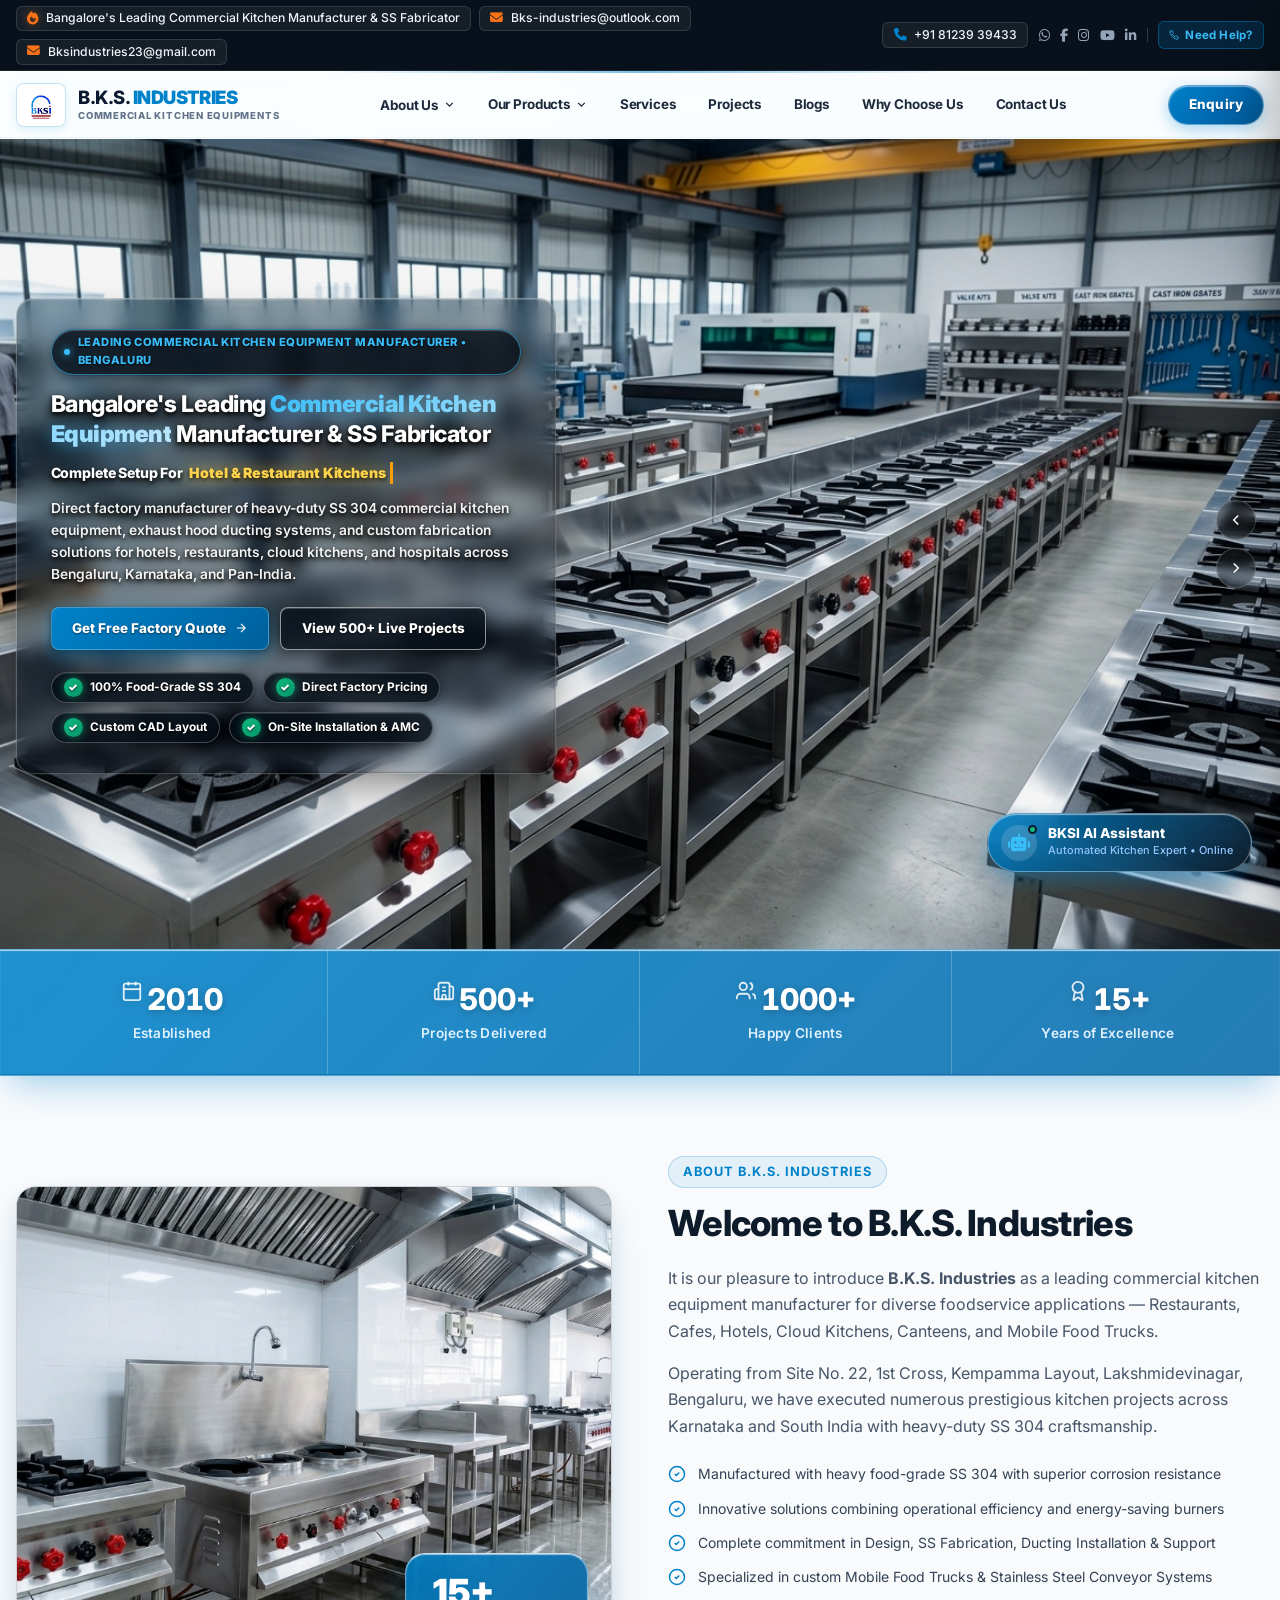
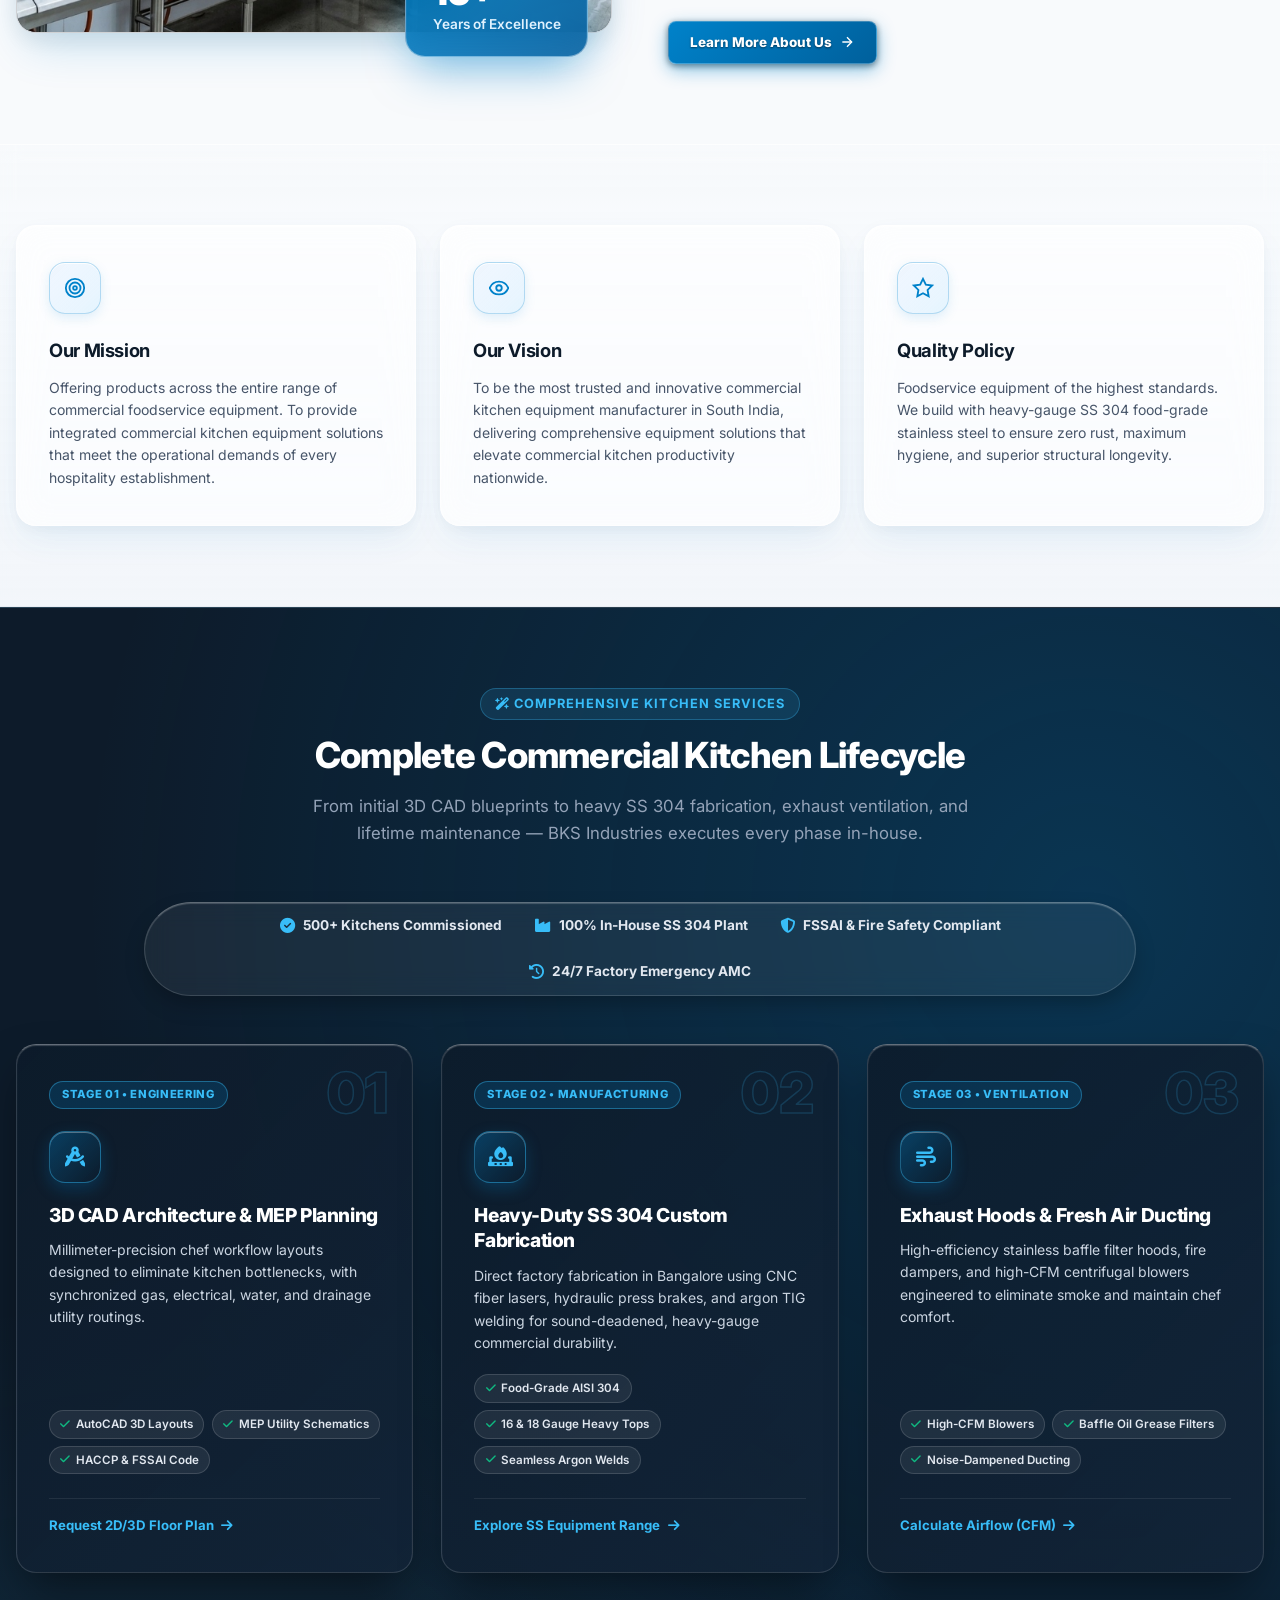
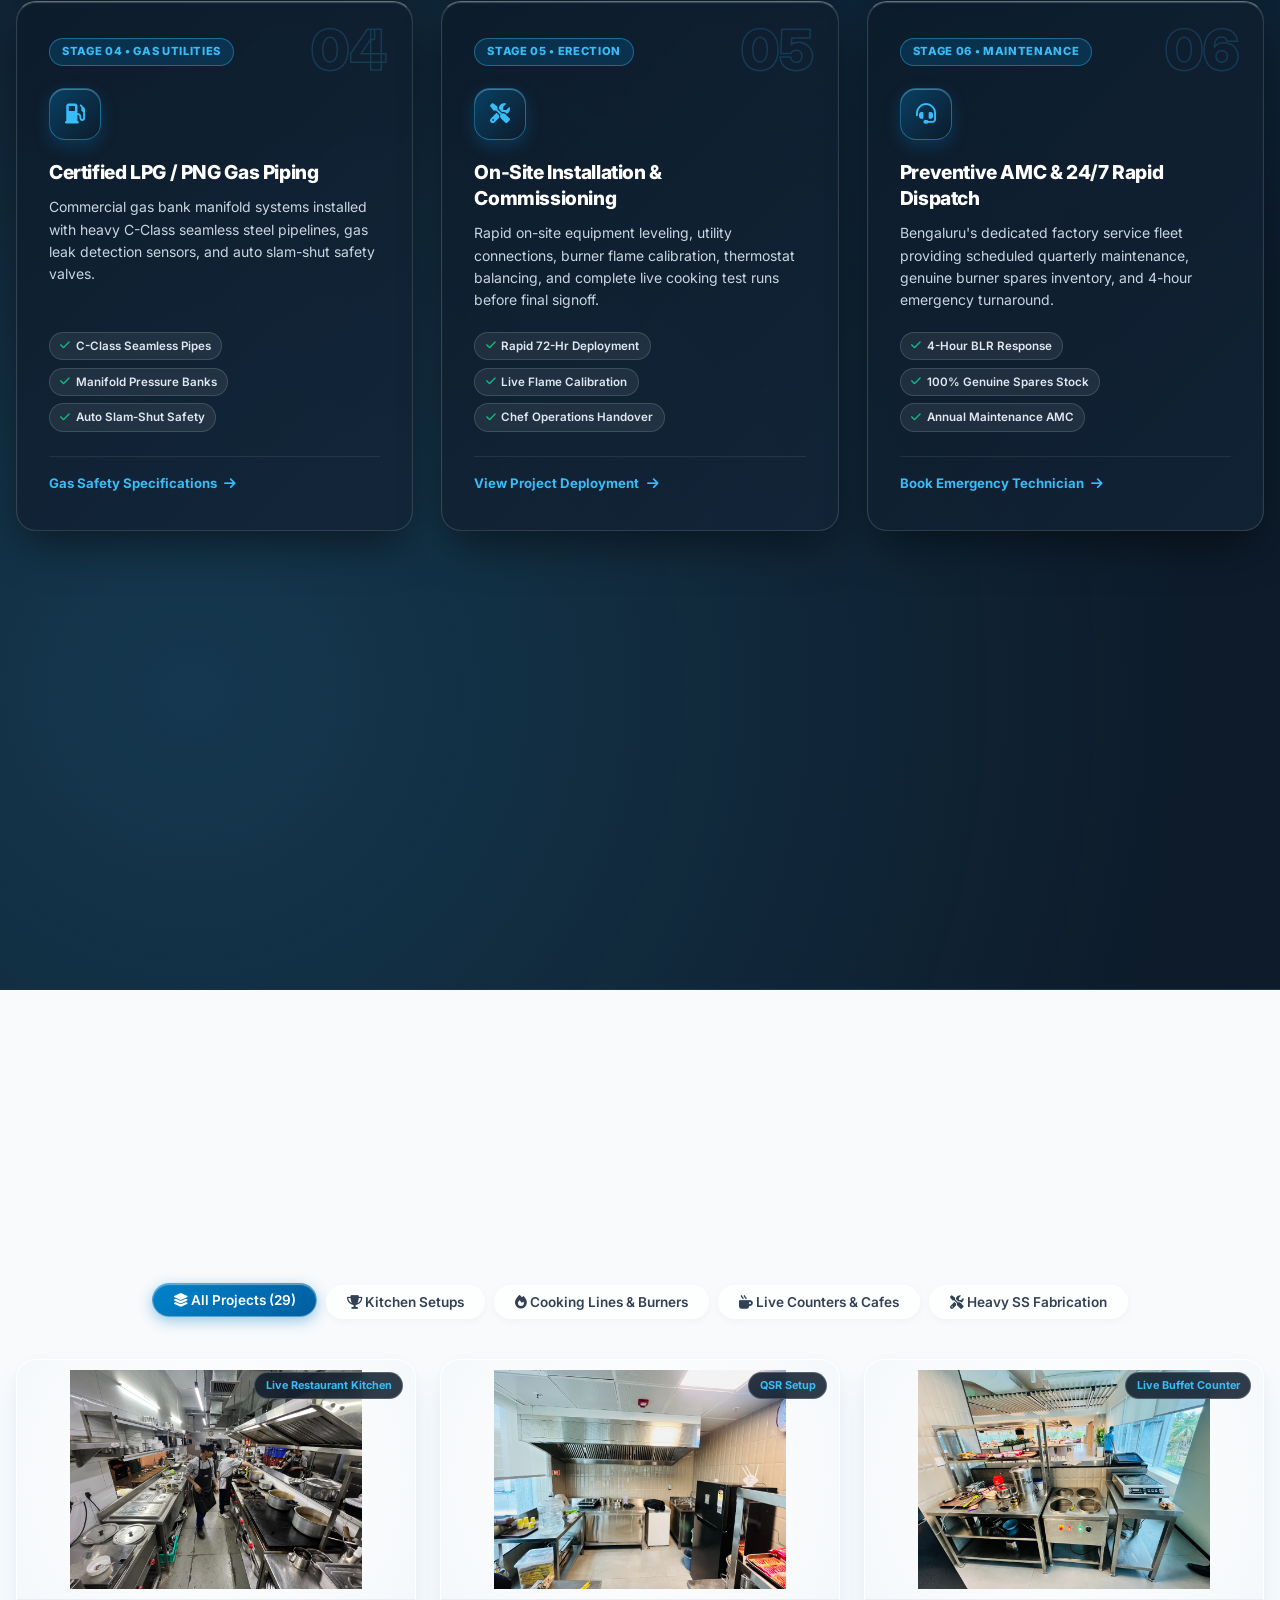
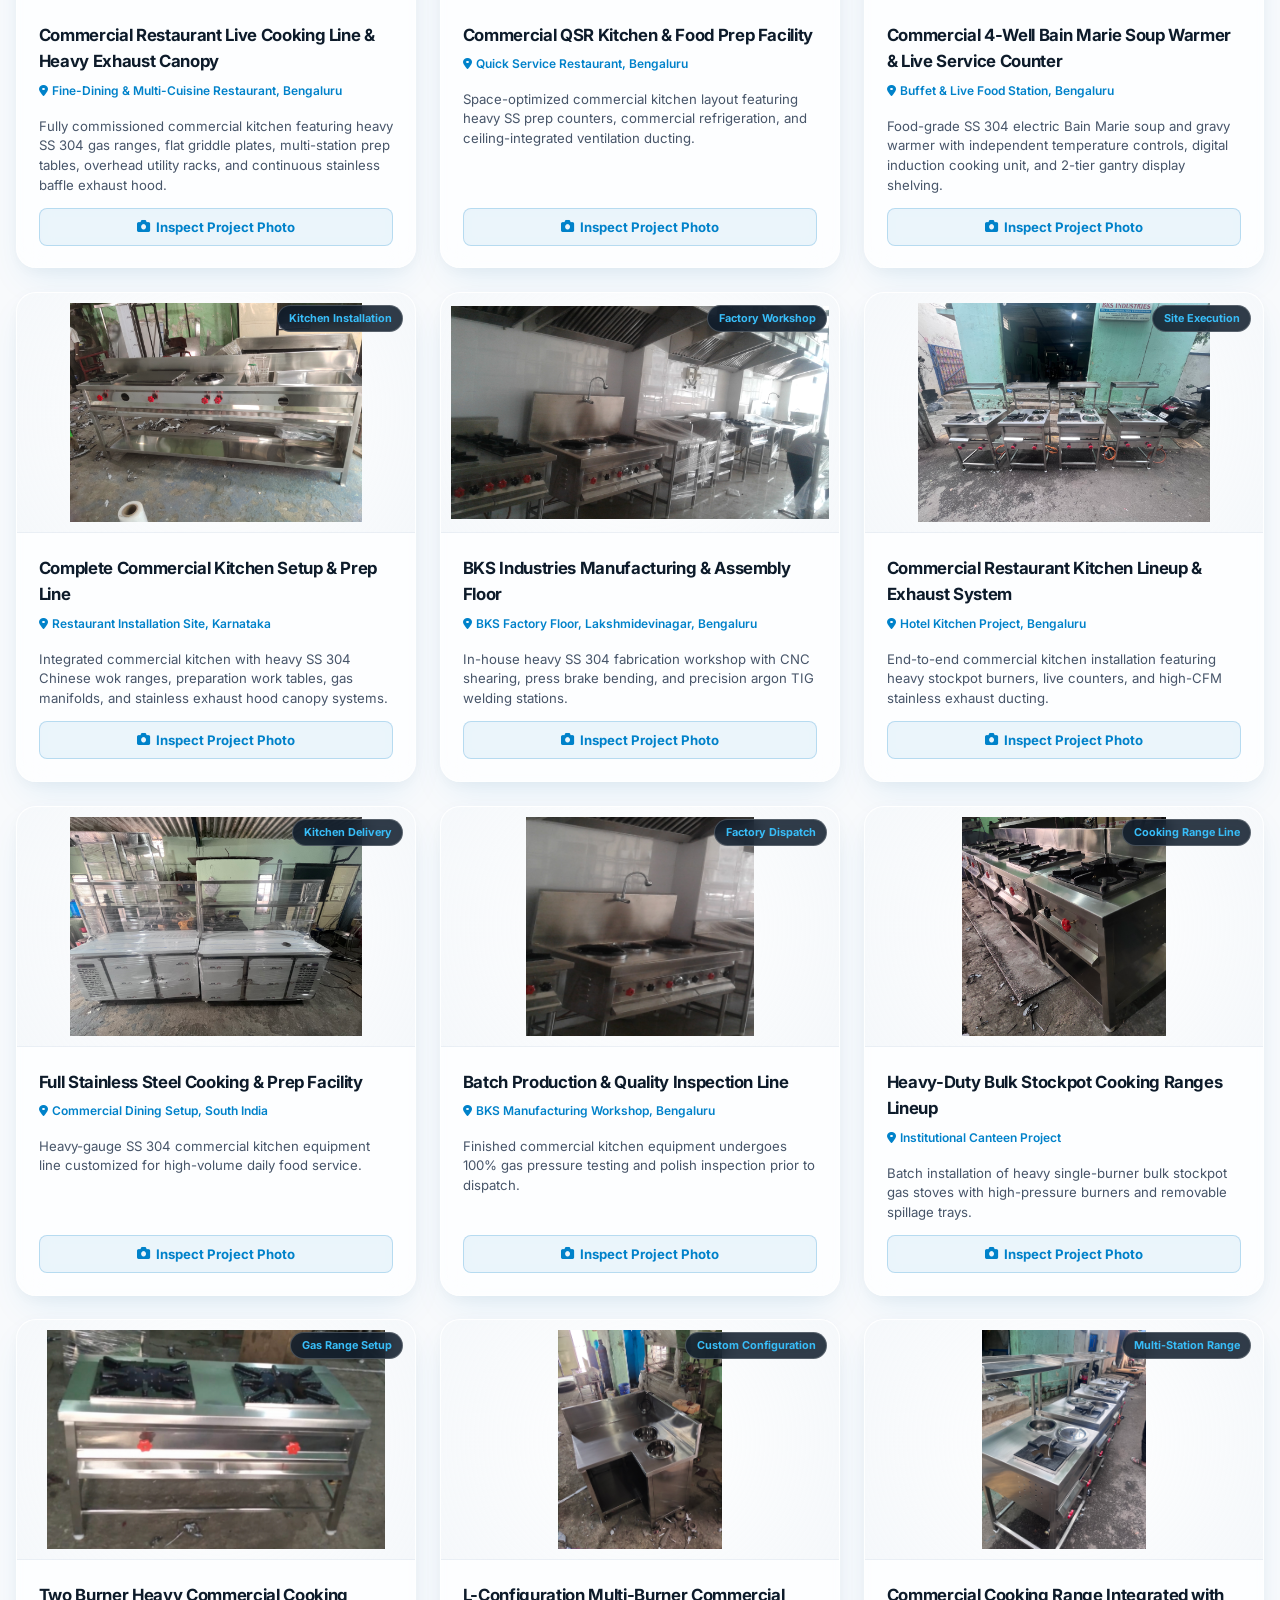
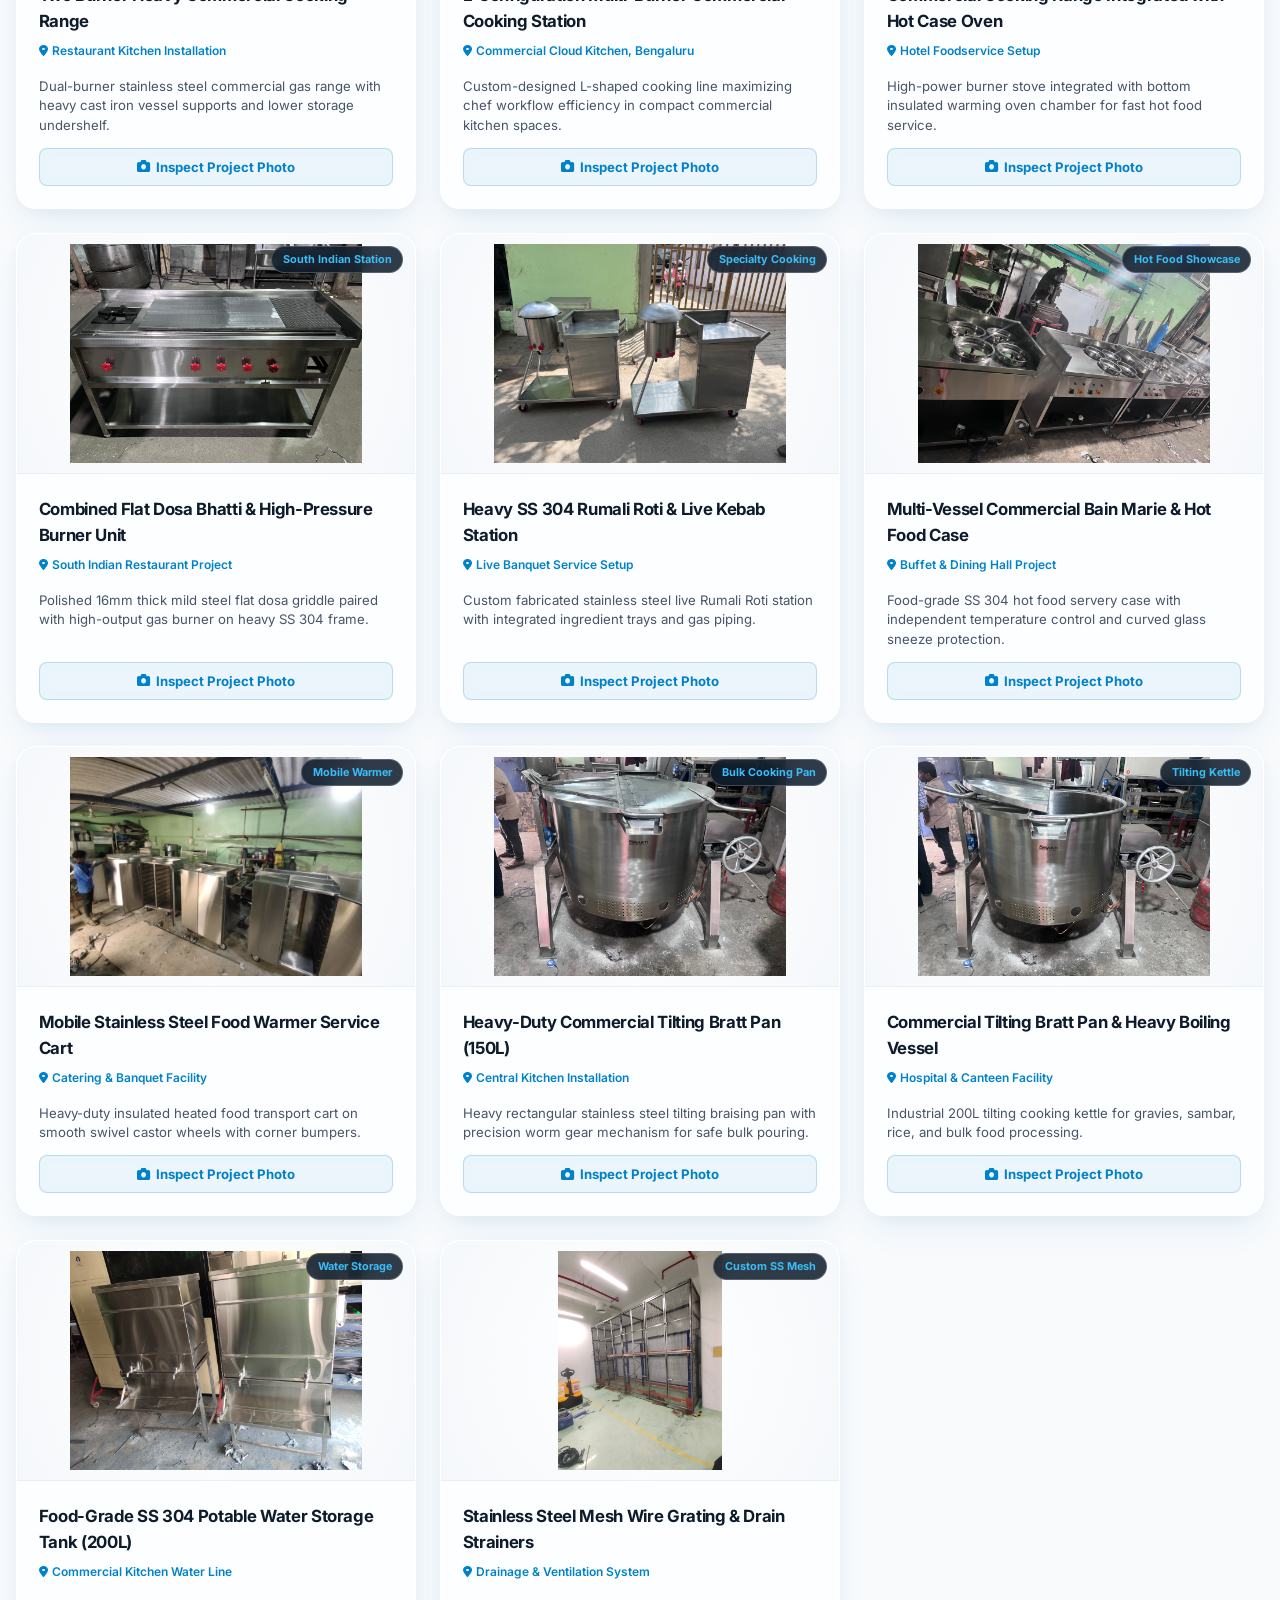
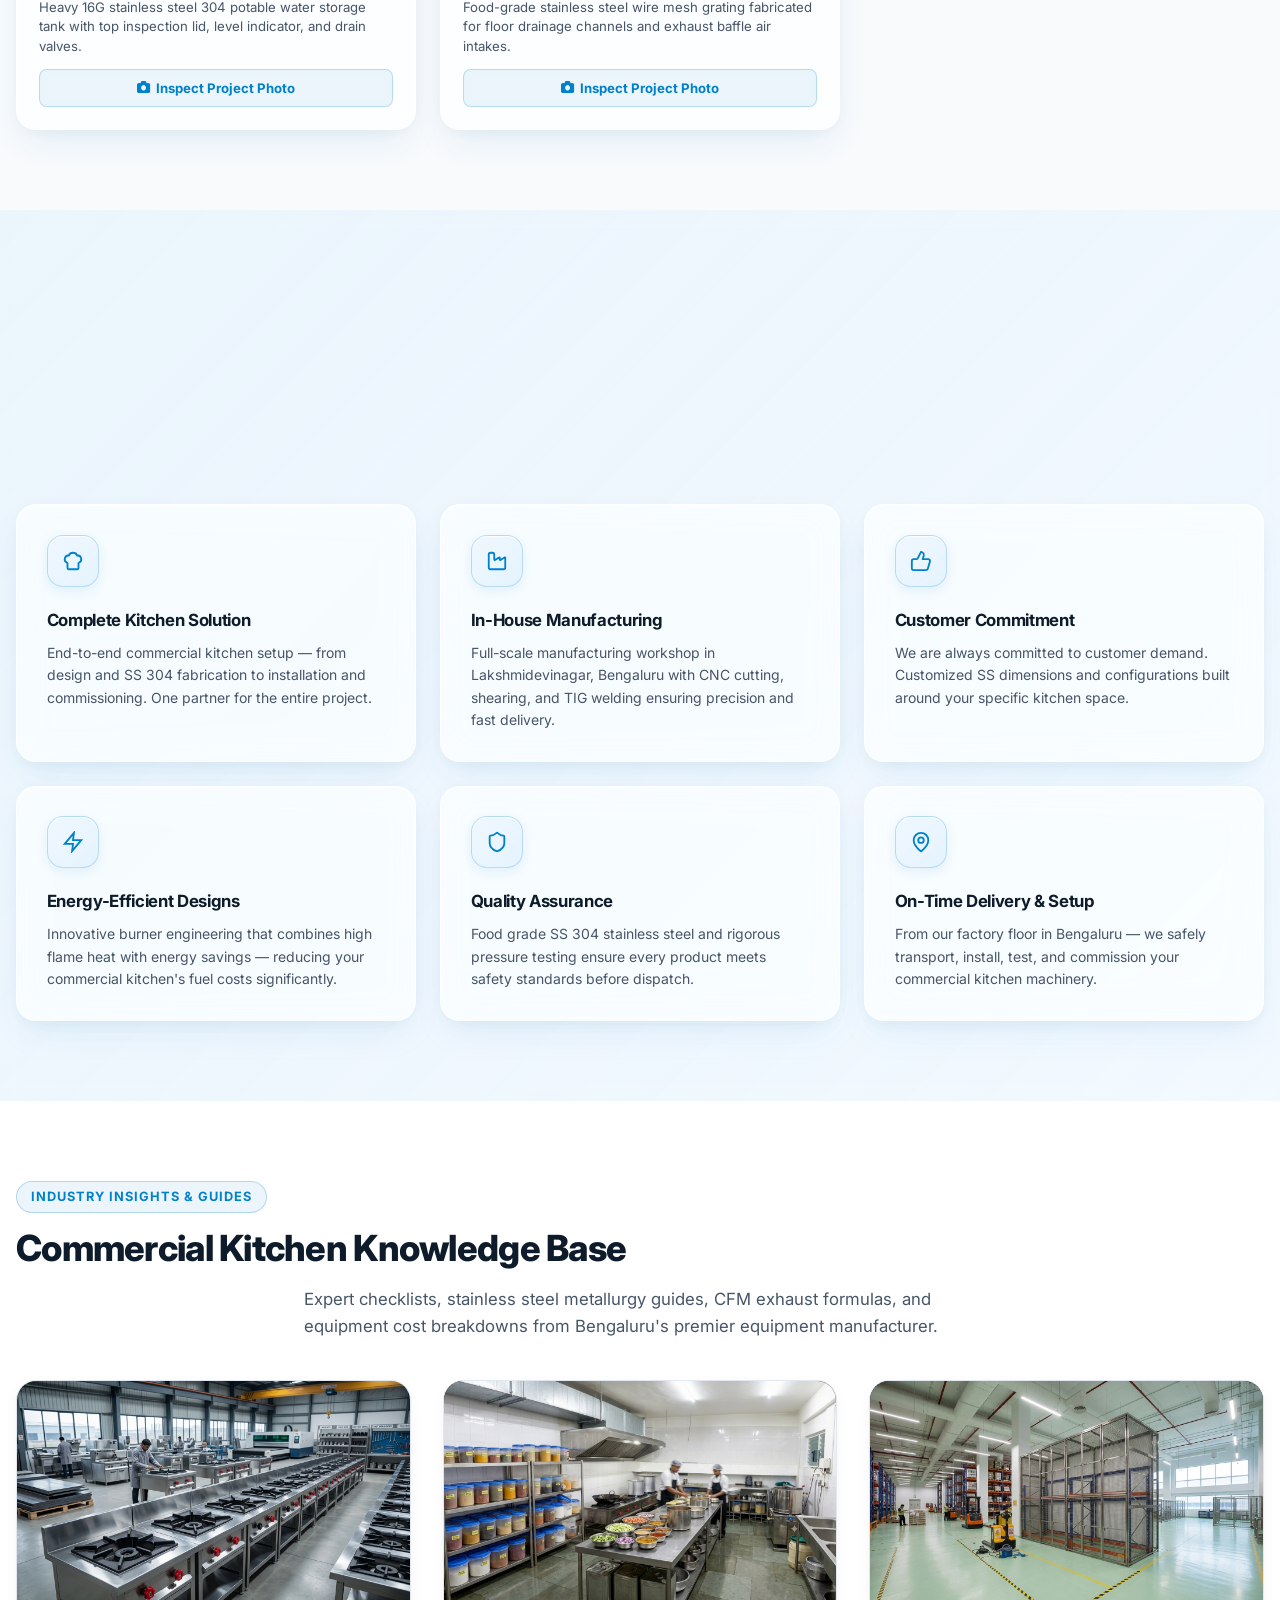
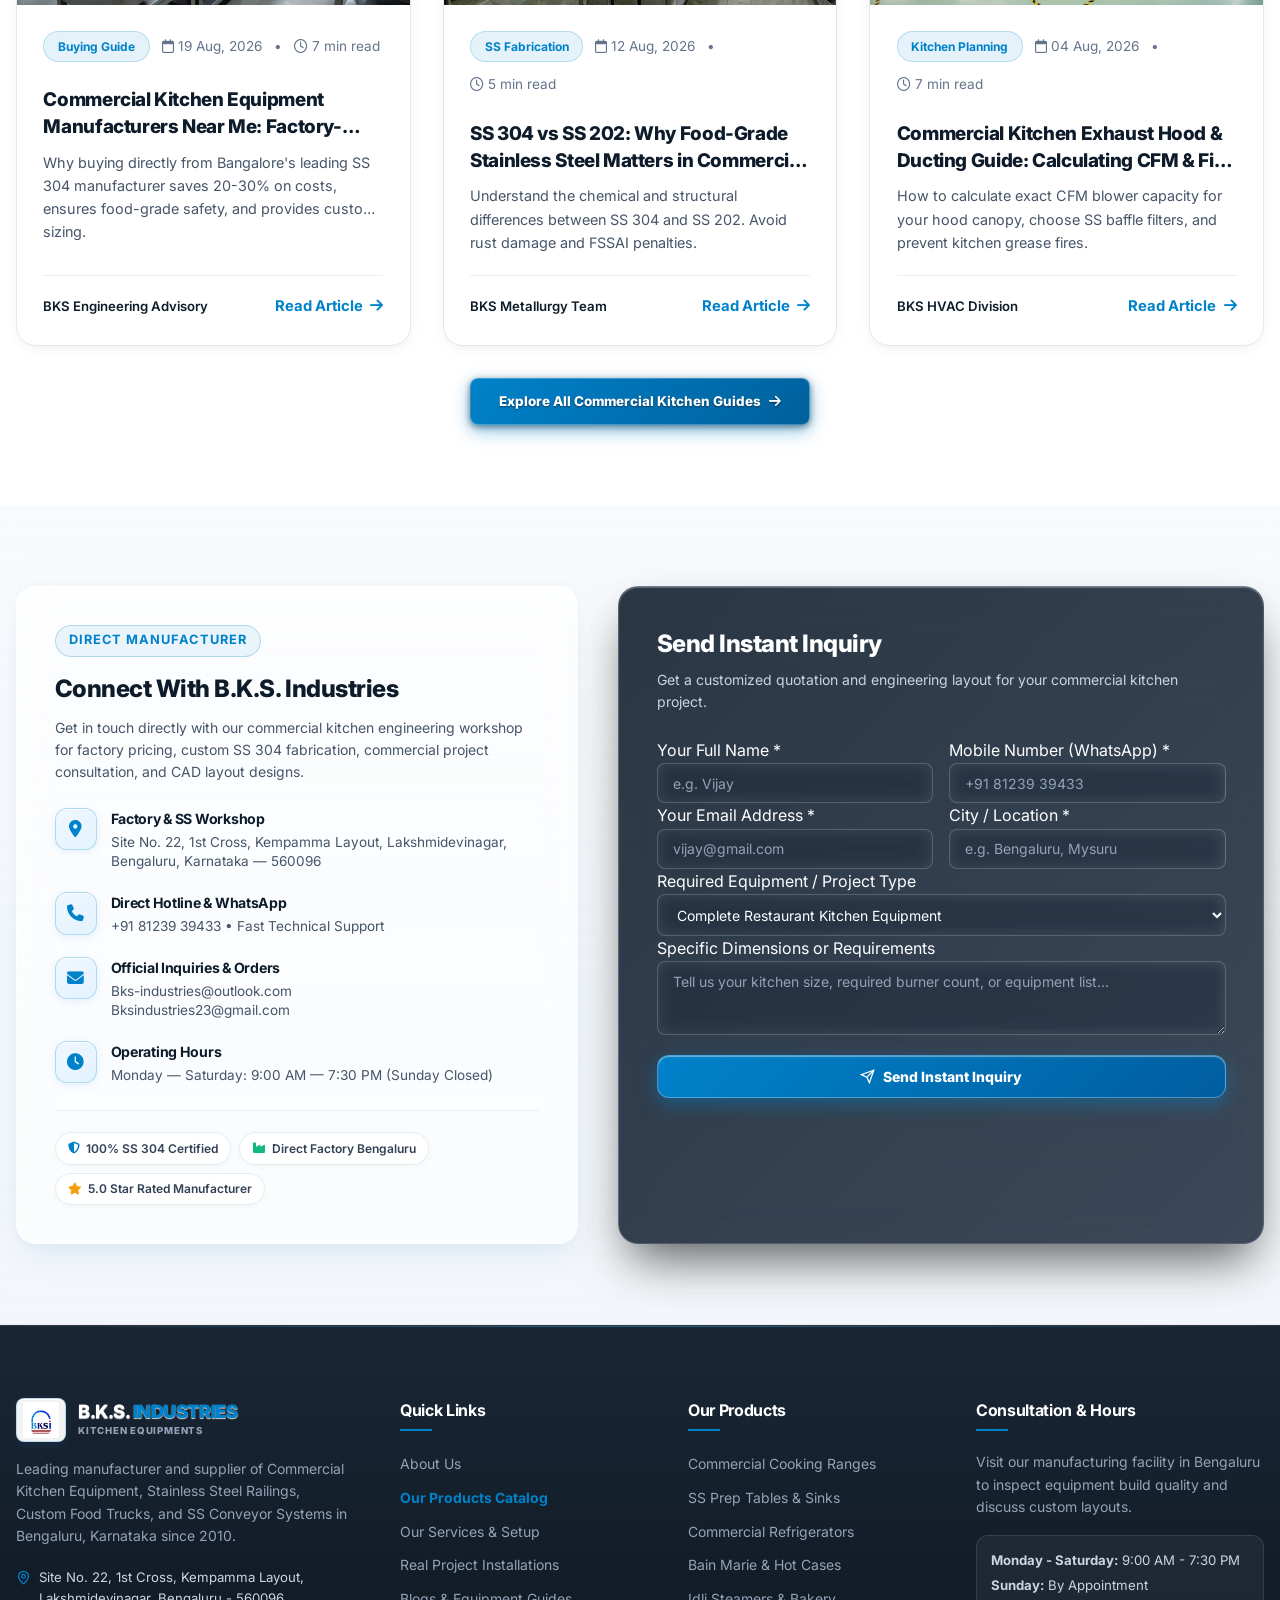
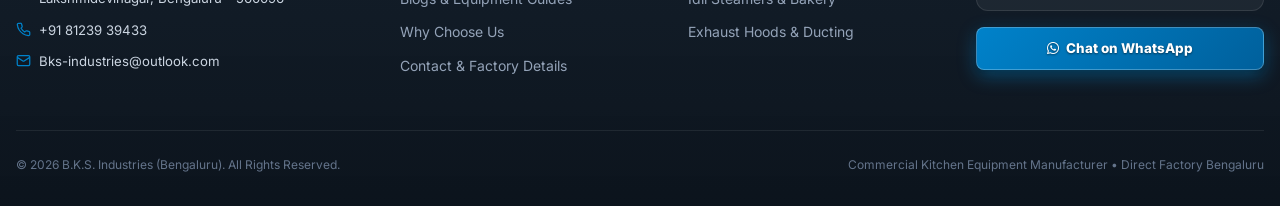
==== commit e584ad94: "Fix mobile viewport horizontal scroll and add responsive navigation drawer" ====
--- a/index.html
+++ b/index.html
@@ -21,7 +21,7 @@
   <link rel="icon" type="image/png" href="images/bksi_official_logo.png">
 
   <!-- Main Stylesheet -->
-  <link rel="stylesheet" href="style.css?v=real16x9widescreen7.0">
+  <link rel="stylesheet" href="style.css?v=20260822_mobile">
 </head>
 <body>
   <!-- Scroll Progress Indicator -->
@@ -112,7 +112,7 @@
                     <div class="apollo-mega-card-sub">In-house SS workshop</div>
                   </div>
                 </a>
-                <a href="#industries" class="apollo-mega-card">
+                <a href="#projects" class="apollo-mega-card">
                   <img src="images/real-gallery/real_canteen_dining_tables.jpg" alt="Clients">
                   <div class="apollo-mega-card-overlay">
                     <div class="apollo-mega-card-title">Clients</div>
@@ -182,18 +182,122 @@
           <li><a href="#projects" class="apollo-nav-link">Projects</a></li>
           <li><a href="blogs.html" class="apollo-nav-link">Blogs</a></li>
           <li><a href="#why-us" class="apollo-nav-link">Why Choose Us</a></li>
-          <li><a href="#industries" class="apollo-nav-link">Industries</a></li>
           <li><a href="#contact" class="apollo-nav-link">Contact Us</a></li>
         </ul>
       </nav>
 
-      <div>
+      <div style="display: flex; align-items: center; gap: 0.65rem;">
         <a href="#contact" class="apollo-btn-enquiry">
           <span>Enquiry</span>
         </a>
+        <button class="apollo-hamburger" id="apolloHamburger" aria-label="Toggle Navigation Menu" onclick="toggleMobileMenu()">
+          <span></span>
+          <span></span>
+          <span></span>
+        </button>
       </div>
     </div>
   </header>
+
+  <!-- Mobile Navigation Drawer & Backdrop -->
+  <div class="apollo-mobile-backdrop" id="apolloMobileBackdrop" onclick="closeMobileMenu()"></div>
+  <aside class="apollo-mobile-drawer" id="apolloMobileDrawer" aria-label="Mobile Navigation">
+    <div class="apollo-mobile-drawer-head">
+      <a href="index.html" class="apollo-brand" onclick="closeMobileMenu()">
+        <img src="images/bksi_official_logo.png" alt="BKSI Logo" class="apollo-brand-logo" width="38" height="38">
+        <div class="apollo-brand-text">
+          <span class="apollo-brand-name">B.K.S. <span>INDUSTRIES</span></span>
+          <span class="apollo-brand-sub">Commercial Kitchen Equipments</span>
+        </div>
+      </a>
+      <button class="apollo-mobile-close" id="apolloMobileClose" aria-label="Close navigation" onclick="closeMobileMenu()">
+        <i class="fa-solid fa-xmark"></i>
+      </button>
+    </div>
+
+    <div class="apollo-mobile-quick-actions">
+      <a href="tel:+918123939433" class="apollo-mobile-action-btn call-btn">
+        <i class="fa-solid fa-phone"></i>
+        <span>Call Factory</span>
+      </a>
+      <a href="https://wa.me/918123939433" target="_blank" rel="noopener" class="apollo-mobile-action-btn wa-btn">
+        <i class="fa-brands fa-whatsapp"></i>
+        <span>WhatsApp</span>
+      </a>
+    </div>
+
+    <ul class="apollo-mobile-nav-list">
+      <li>
+        <a href="index.html" class="apollo-mobile-nav-link" onclick="closeMobileMenu()">
+          <span><i class="fa-solid fa-house nav-icon"></i> Home</span>
+        </a>
+      </li>
+
+      <!-- Products Accordion -->
+      <li class="apollo-mobile-nav-item">
+        <button type="button" class="apollo-mobile-nav-link apollo-mobile-accordion-btn" onclick="toggleMobileAccordion('mobileProductsMenu', this)">
+          <span><i class="fa-solid fa-utensils nav-icon"></i> Our Products</span>
+          <svg width="14" height="14" viewBox="0 0 24 24" fill="none" stroke="currentColor" stroke-width="2.5"><path d="m6 9 6 6 6-6"></path></svg>
+        </button>
+        <div class="apollo-mobile-accordion-content" id="mobileProductsMenu">
+          <a href="products.html" class="apollo-mobile-sublink" onclick="closeMobileMenu()"><i class="fa-solid fa-layer-group"></i> All 50+ Products Catalog</a>
+          <a href="products.html?category=cooking" class="apollo-mobile-sublink" onclick="closeMobileMenu()"><i class="fa-solid fa-fire"></i> Commercial Cooking Ranges</a>
+          <a href="products.html?category=prep" class="apollo-mobile-sublink" onclick="closeMobileMenu()"><i class="fa-solid fa-sink"></i> SS Prep Tables &amp; Sinks</a>
+          <a href="products.html?category=refrigeration" class="apollo-mobile-sublink" onclick="closeMobileMenu()"><i class="fa-solid fa-snowflake"></i> Commercial Refrigeration</a>
+          <a href="products.html?category=servery" class="apollo-mobile-sublink" onclick="closeMobileMenu()"><i class="fa-solid fa-temperature-arrow-up"></i> Bain Marie &amp; Servery</a>
+          <a href="products.html?category=storage" class="apollo-mobile-sublink" onclick="closeMobileMenu()"><i class="fa-solid fa-boxes-stacked"></i> Storage &amp; Trolleys</a>
+        </div>
+      </li>
+
+      <!-- About Us Accordion -->
+      <li class="apollo-mobile-nav-item">
+        <button type="button" class="apollo-mobile-nav-link apollo-mobile-accordion-btn" onclick="toggleMobileAccordion('mobileAboutMenu', this)">
+          <span><i class="fa-solid fa-building nav-icon"></i> About &amp; Setup</span>
+          <svg width="14" height="14" viewBox="0 0 24 24" fill="none" stroke="currentColor" stroke-width="2.5"><path d="m6 9 6 6 6-6"></path></svg>
+        </button>
+        <div class="apollo-mobile-accordion-content" id="mobileAboutMenu">
+          <a href="#about" class="apollo-mobile-sublink" onclick="closeMobileMenu()"><i class="fa-solid fa-award"></i> About BKS Industries</a>
+          <a href="#services" class="apollo-mobile-sublink" onclick="closeMobileMenu()"><i class="fa-solid fa-screwdriver-wrench"></i> Turnkey Kitchen Setup</a>
+          <a href="#why-us" class="apollo-mobile-sublink" onclick="closeMobileMenu()"><i class="fa-solid fa-shield-halved"></i> Why Choose Us</a>
+        </div>
+      </li>
+
+      <li>
+        <a href="#services" class="apollo-mobile-nav-link" onclick="closeMobileMenu()">
+          <span><i class="fa-solid fa-gears nav-icon"></i> Services</span>
+        </a>
+      </li>
+
+      <li>
+        <a href="#projects" class="apollo-mobile-nav-link" onclick="closeMobileMenu()">
+          <span><i class="fa-solid fa-camera-retro nav-icon"></i> Projects &amp; Gallery</span>
+        </a>
+      </li>
+
+      <li>
+        <a href="blogs.html" class="apollo-mobile-nav-link" onclick="closeMobileMenu()">
+          <span><i class="fa-solid fa-newspaper nav-icon"></i> Blogs &amp; Guides</span>
+        </a>
+      </li>
+
+      <li>
+        <a href="#contact" class="apollo-mobile-nav-link" onclick="closeMobileMenu()">
+          <span><i class="fa-solid fa-envelope nav-icon"></i> Contact Us</span>
+        </a>
+      </li>
+    </ul>
+
+    <div class="apollo-mobile-drawer-foot">
+      <a href="#contact" class="apollo-mobile-cta-btn" onclick="closeMobileMenu()">
+        <i class="fa-solid fa-paper-plane"></i>
+        <span>Request Instant Quote</span>
+      </a>
+      <div style="font-size: 0.72rem; color: var(--text-slate-500); text-align: center;">
+        <p>BKS Industries &bull; Bengaluru, India</p>
+        <p style="margin-top: 2px;">Direct SS 304 Equipment Manufacturer</p>
+      </div>
+    </div>
+  </aside>
 
   <!-- =========================================================================
        3. APOLLO CINEMATIC SPLIT HERO CAROUSEL
@@ -747,70 +851,6 @@
     </div>
   </section>
 
-  <!-- =========================================================================
-       11. INDUSTRIES WE SERVE
-       ========================================================================= -->
-  <section class="apollo-section" id="industries">
-    <div class="max-w-7xl">
-      <div class="apollo-section-head reveal-init reveal-fade-up">
-        <span class="apollo-section-tag">Industries We Serve</span>
-        <h2 class="apollo-section-title">Used Across Every Food Service Industry</h2>
-        <p class="apollo-section-desc">
-          From five-star hotels to mobile food trucks &mdash; BKS Industries equips commercial kitchens of every scale across India.
-        </p>
-      </div>
-
-      <div class="apollo-industries-grid">
-        <div class="apollo-ind-card" onclick="document.getElementById('contact').scrollIntoView({behavior: 'smooth'})">
-          <img src="images/real-gallery/real_bks_commercial_kitchen_cooking_line.jpg" alt="Hotels & Resorts">
-          <div class="apollo-ind-overlay">
-            <p class="apollo-ind-title">Hotels & Resorts</p>
-            <div class="apollo-ind-line"></div>
-          </div>
-        </div>
-
-        <div class="apollo-ind-card" onclick="document.getElementById('contact').scrollIntoView({behavior: 'smooth'})">
-          <img src="images/real-gallery/real_commercial_kitchen_line.jpg" alt="Restaurants & Cafes">
-          <div class="apollo-ind-overlay">
-            <p class="apollo-ind-title">Restaurants & Cafes</p>
-            <div class="apollo-ind-line"></div>
-          </div>
-        </div>
-
-        <div class="apollo-ind-card" onclick="document.getElementById('contact').scrollIntoView({behavior: 'smooth'})">
-          <img src="images/real-gallery/real_food_truck_interior_1.jpg" alt="Custom Mobile Food Trucks">
-          <div class="apollo-ind-overlay">
-            <p class="apollo-ind-title">Custom Mobile Food Trucks</p>
-            <div class="apollo-ind-line"></div>
-          </div>
-        </div>
-
-        <div class="apollo-ind-card" onclick="document.getElementById('contact').scrollIntoView({behavior: 'smooth'})">
-          <img src="images/real-gallery/real_canteen_dining_tables.jpg" alt="Industrial & College Canteens">
-          <div class="apollo-ind-overlay">
-            <p class="apollo-ind-title">Industrial & College Canteens</p>
-            <div class="apollo-ind-line"></div>
-          </div>
-        </div>
-
-        <div class="apollo-ind-card" onclick="document.getElementById('contact').scrollIntoView({behavior: 'smooth'})">
-          <img src="images/real-gallery/real_sweet_bakery_counter.jpg" alt="Bakery & Confectionery">
-          <div class="apollo-ind-overlay">
-            <p class="apollo-ind-title">Bakery & Confectionery</p>
-            <div class="apollo-ind-line"></div>
-          </div>
-        </div>
-
-        <div class="apollo-ind-card" onclick="document.getElementById('contact').scrollIntoView({behavior: 'smooth'})">
-          <img src="images/real-gallery/real_conveyor_system_1.jpg" alt="Cloud Kitchens & Food Processing">
-          <div class="apollo-ind-overlay">
-            <p class="apollo-ind-title">Cloud Kitchens & Food Processing</p>
-            <div class="apollo-ind-line"></div>
-          </div>
-        </div>
-      </div>
-    </div>
-  </section>
 
   <!-- =========================================================================
        9.5. LATEST COMMERCIAL KITCHEN BLOGS & GUIDES PREVIEW
@@ -1094,7 +1134,6 @@
             <li><a href="#projects">Real Project Installations</a></li>
             <li><a href="blogs.html">Blogs &amp; Equipment Guides</a></li>
             <li><a href="#why-us">Why Choose Us</a></li>
-            <li><a href="#industries">Industries We Serve</a></li>
             <li><a href="#contact">Contact &amp; Factory Details</a></li>
           </ul>
         </div>
@@ -1217,6 +1256,6 @@
   </button>
 
   <!-- JavaScript -->
-  <script src="app.js?v=realphotos5.0"></script>
+  <script src="app.js?v=20260822_mobile"></script>
 </body>
 </html>
--- a/style.css
+++ b/style.css
@@ -2978,9 +2978,11 @@
   gap: 0.5rem;
 }
 
-/* Responsive */
+/* Responsive Core */
 @media (max-width: 1024px) {
-  .apollo-hero-split-overlay { width: 100%; clip-path: none; background: rgba(7, 15, 24, 0.35); }
+  .apollo-nav { display: none !important; }
+  .apollo-hamburger { display: flex !important; }
+  .apollo-hero-split-overlay { width: 100%; clip-path: none; background: rgba(7, 15, 24, 0.45); }
   .apollo-hero-textbox { max-width: 100%; }
   .apollo-about-grid { grid-template-columns: 1fr; }
   .apollo-products-grid { grid-template-columns: repeat(2, 1fr); }
@@ -2992,14 +2994,15 @@
 }
 
 @media (max-width: 768px) {
-  .apollo-topbar, .apollo-nav { display: none; }
+  .apollo-topbar { display: none !important; }
+  .apollo-nav { display: none !important; }
+  .apollo-hamburger { display: flex !important; }
   .apollo-stats-grid { grid-template-columns: repeat(2, 1fr); }
   .apollo-stat-col:nth-child(2) { border-right: none; }
   .apollo-pillars-grid { grid-template-columns: 1fr; }
   .apollo-products-grid { grid-template-columns: 1fr; }
   .apollo-services-grid { grid-template-columns: 1fr; }
   .apollo-why-grid { grid-template-columns: 1fr; }
-  .apollo-industries-grid { grid-template-columns: 1fr; }
   .gmb-gallery-grid { grid-template-columns: 1fr; }
   .apollo-catalog-grid { grid-template-columns: 1fr; }
   .apollo-footer-grid { grid-template-columns: 1fr; }
@@ -3982,7 +3985,9 @@
 
 .blog-search-wrapper {
   position: relative;
-  min-width: 15.5rem;
+  min-width: 0;
+  width: 100%;
+  max-width: 100%;
   flex-grow: 1;
 }
 
@@ -5273,4 +5278,708 @@
 .blog-btn-primary-action:hover {
   background: linear-gradient(135deg, #0093E9, #005EA0);
   transform: translateY(-1px);
+}
+
+/* ==========================================================================
+   MOBILE NAVIGATION DRAWER & ADVANCED VIEWPORT RESPONSIVENESS SYSTEM
+   ========================================================================== */
+
+/* Mobile Hamburger Toggle Button */
+.apollo-hamburger {
+  display: none;
+  flex-direction: column;
+  justify-content: center;
+  align-items: center;
+  width: 42px;
+  height: 42px;
+  background: rgba(0, 130, 202, 0.08);
+  border: 1.5px solid rgba(0, 130, 202, 0.22);
+  border-radius: var(--radius-lg);
+  cursor: pointer;
+  padding: 0;
+  gap: 5px;
+  z-index: 70;
+  transition: all 0.25s cubic-bezier(0.16, 1, 0.3, 1);
+  box-shadow: 0 2px 8px rgba(0, 130, 202, 0.08);
+}
+
+.apollo-hamburger:hover {
+  background: rgba(0, 130, 202, 0.15);
+  border-color: var(--apollo-blue);
+  transform: scale(1.04);
+}
+
+.apollo-hamburger span {
+  display: block;
+  width: 22px;
+  height: 2.2px;
+  background-color: var(--apollo-navy);
+  border-radius: 3px;
+  transition: all 0.3s cubic-bezier(0.16, 1, 0.3, 1);
+  transform-origin: center;
+}
+
+.apollo-hamburger.active span:nth-child(1) {
+  transform: translateY(7.2px) rotate(45deg);
+  background-color: var(--apollo-blue);
+}
+
+.apollo-hamburger.active span:nth-child(2) {
+  opacity: 0;
+  transform: scaleX(0);
+}
+
+.apollo-hamburger.active span:nth-child(3) {
+  transform: translateY(-7.2px) rotate(-45deg);
+  background-color: var(--apollo-blue);
+}
+
+/* Mobile Backdrop Overlay */
+.apollo-mobile-backdrop {
+  position: fixed;
+  inset: 0;
+  background: rgba(7, 15, 24, 0.65);
+  backdrop-filter: blur(8px);
+  -webkit-backdrop-filter: blur(8px);
+  z-index: 998;
+  opacity: 0;
+  visibility: hidden;
+  transition: opacity 0.35s ease, visibility 0.35s ease;
+  pointer-events: none;
+}
+
+.apollo-mobile-backdrop.active {
+  opacity: 1;
+  visibility: visible;
+  pointer-events: auto;
+}
+
+/* Mobile Off-Canvas Drawer */
+.apollo-mobile-drawer {
+  position: fixed;
+  top: 0;
+  right: 0;
+  bottom: 0;
+  width: min(88vw, 380px);
+  background: #FFFFFF;
+  z-index: 999;
+  box-shadow: -10px 0 40px rgba(0, 0, 0, 0.28);
+  transform: translateX(100%);
+  transition: transform 0.35s cubic-bezier(0.16, 1, 0.3, 1);
+  display: flex;
+  flex-direction: column;
+  overflow-y: auto;
+  -webkit-overflow-scrolling: touch;
+  overscroll-behavior: contain;
+}
+
+.apollo-mobile-drawer.active {
+  transform: translateX(0);
+}
+
+.apollo-mobile-drawer-head {
+  display: flex;
+  align-items: center;
+  justify-content: space-between;
+  padding: 1.15rem 1.25rem 0.95rem;
+  border-bottom: 1px solid var(--border-slate-200);
+  background: #FFFFFF;
+  position: sticky;
+  top: 0;
+  z-index: 10;
+}
+
+.apollo-mobile-close {
+  width: 38px;
+  height: 38px;
+  border-radius: 50%;
+  background: var(--bg-slate-100);
+  border: 1px solid var(--border-slate-200);
+  color: var(--text-slate-700);
+  display: flex;
+  align-items: center;
+  justify-content: center;
+  cursor: pointer;
+  font-size: 1.1rem;
+  transition: all 0.2s ease;
+}
+
+.apollo-mobile-close:hover {
+  background: #FEE2E2;
+  color: #DC2626;
+  border-color: #FCA5A5;
+}
+
+.apollo-mobile-quick-actions {
+  display: grid;
+  grid-template-columns: 1fr 1fr;
+  gap: 0.65rem;
+  padding: 0.85rem 1.25rem;
+  background: var(--bg-slate-50);
+  border-bottom: 1px solid var(--border-slate-200);
+}
+
+.apollo-mobile-action-btn {
+  display: flex;
+  align-items: center;
+  justify-content: center;
+  gap: 0.45rem;
+  padding: 0.65rem 0.5rem;
+  border-radius: var(--radius-lg);
+  font-size: 0.82rem;
+  font-weight: 700;
+  text-decoration: none;
+  transition: all 0.2s ease;
+}
+
+.apollo-mobile-action-btn.call-btn {
+  background: var(--apollo-navy);
+  color: #FFFFFF;
+  box-shadow: 0 2px 8px rgba(13, 27, 42, 0.25);
+}
+
+.apollo-mobile-action-btn.wa-btn {
+  background: #25D366;
+  color: #FFFFFF;
+  box-shadow: 0 2px 8px rgba(37, 211, 102, 0.25);
+}
+
+.apollo-mobile-nav-list {
+  list-style: none;
+  padding: 0.75rem 1.15rem;
+  display: flex;
+  flex-direction: column;
+  gap: 0.35rem;
+  flex: 1;
+}
+
+.apollo-mobile-nav-link {
+  display: flex;
+  align-items: center;
+  justify-content: space-between;
+  padding: 0.75rem 0.85rem;
+  border-radius: var(--radius-lg);
+  font-size: 0.95rem;
+  font-weight: 700;
+  color: var(--text-slate-800);
+  text-decoration: none;
+  background: transparent;
+  width: 100%;
+  text-align: left;
+  border: none;
+  cursor: pointer;
+  transition: all 0.2s ease;
+}
+
+.apollo-mobile-nav-link:hover, 
+.apollo-mobile-nav-link:focus, 
+.apollo-mobile-nav-link.active {
+  background: rgba(0, 130, 202, 0.08);
+  color: var(--apollo-blue);
+}
+
+.apollo-mobile-nav-link i.nav-icon {
+  width: 22px;
+  color: var(--apollo-blue);
+  font-size: 0.95rem;
+  margin-right: 0.5rem;
+}
+
+.apollo-mobile-accordion-btn svg {
+  transition: transform 0.25s ease;
+}
+
+.apollo-mobile-accordion-btn.expanded svg {
+  transform: rotate(180deg);
+}
+
+.apollo-mobile-accordion-content {
+  display: none;
+  padding: 0.35rem 0 0.5rem 1.75rem;
+  flex-direction: column;
+  gap: 0.25rem;
+}
+
+.apollo-mobile-accordion-content.expanded {
+  display: flex;
+}
+
+.apollo-mobile-sublink {
+  display: flex;
+  align-items: center;
+  gap: 0.5rem;
+  padding: 0.5rem 0.75rem;
+  border-radius: var(--radius-md);
+  font-size: 0.85rem;
+  font-weight: 600;
+  color: var(--text-slate-600);
+  text-decoration: none;
+  transition: all 0.2s ease;
+}
+
+.apollo-mobile-sublink:hover {
+  color: var(--apollo-blue);
+  background: rgba(0, 130, 202, 0.06);
+}
+
+.apollo-mobile-drawer-foot {
+  padding: 1.15rem 1.25rem 1.5rem;
+  border-top: 1px solid var(--border-slate-200);
+  background: var(--bg-slate-50);
+}
+
+.apollo-mobile-cta-btn {
+  display: flex;
+  align-items: center;
+  justify-content: center;
+  gap: 0.5rem;
+  width: 100%;
+  padding: 0.85rem 1rem;
+  background: linear-gradient(135deg, #0082CA 0%, #005EA0 100%);
+  color: #FFFFFF !important;
+  border-radius: var(--radius-xl);
+  font-size: 0.9rem;
+  font-weight: 800;
+  text-decoration: none;
+  box-shadow: 0 4px 15px rgba(0, 130, 202, 0.35);
+  margin-bottom: 0.75rem;
+}
+
+/* ==========================================================================
+   MOBILE VIEWPORT FINE-TUNING & ZERO-OVERFLOW LOCKDOWN (< 1024px & < 768px)
+   ========================================================================== */
+
+@media (max-width: 1024px) {
+  /* Prevent horizontal scrolling across whole document */
+  html, body {
+    overflow-x: hidden !important;
+    width: 100% !important;
+    max-width: 100vw !important;
+    position: relative !important;
+    margin: 0 !important;
+    padding: 0 !important;
+    touch-action: pan-y !important;
+    -webkit-overflow-scrolling: touch !important;
+  }
+
+  *, *::before, *::after {
+    box-sizing: border-box !important;
+  }
+
+  /* Prevent auto-zoom on iOS inputs */
+  input, select, textarea {
+    font-size: 16px !important;
+  }
+
+  /* Hide Desktop Nav Elements */
+  .apollo-nav,
+  .apollo-mega-menu,
+  .apollo-topbar,
+  .apollo-hero-watermark,
+  .apollo-hero-arrows,
+  .apollo-hero-split-overlay {
+    display: none !important;
+  }
+
+  /* Header & Containers */
+  .apollo-header {
+    width: 100% !important;
+    max-width: 100vw !important;
+    overflow: hidden !important;
+  }
+
+  .apollo-header-inner {
+    height: 3.85rem !important;
+    width: 100% !important;
+    max-width: 100% !important;
+    padding-left: 0.75rem !important;
+    padding-right: 0.75rem !important;
+    box-sizing: border-box !important;
+  }
+
+  .max-w-7xl {
+    width: 100% !important;
+    max-width: 100% !important;
+    padding-left: 0.75rem !important;
+    padding-right: 0.75rem !important;
+    box-sizing: border-box !important;
+  }
+
+  .apollo-brand {
+    gap: 0.5rem;
+  }
+
+  .apollo-brand-logo {
+    height: 2.35rem;
+    padding: 2px 4px;
+  }
+
+  .apollo-brand-name {
+    font-size: 0.98rem;
+  }
+
+  .apollo-brand-sub {
+    font-size: 0.52rem;
+    letter-spacing: 0.04em;
+  }
+
+  .apollo-btn-enquiry {
+    padding: 0.42rem 0.85rem;
+    font-size: 0.78rem;
+  }
+
+  /* Hero Section Mobile Perfection */
+  .apollo-hero {
+    min-height: auto !important;
+    height: auto !important;
+    width: 100% !important;
+    max-width: 100vw !important;
+    overflow: hidden !important;
+    padding: 2rem 0 2.5rem 0 !important;
+  }
+
+  .apollo-hero-slide {
+    position: absolute !important;
+    inset: 0 !important;
+    width: 100% !important;
+    height: 100% !important;
+    overflow: hidden !important;
+  }
+
+  .apollo-hero-slide img {
+    width: 100% !important;
+    height: 100% !important;
+    object-fit: cover !important;
+  }
+
+  .apollo-hero-content {
+    position: relative !important;
+    z-index: 30 !important;
+    width: 100% !important;
+    max-width: 100% !important;
+    padding: 0.5rem 0.75rem !important;
+    box-sizing: border-box !important;
+    margin: 0 auto !important;
+  }
+
+  .apollo-hero-textbox {
+    width: 100% !important;
+    max-width: 100% !important;
+    padding: 1.25rem 1rem !important;
+    box-sizing: border-box !important;
+    margin: 0 !important;
+    border-radius: var(--radius-xl) !important;
+    overflow: hidden !important;
+  }
+
+  .apollo-hero-tag {
+    white-space: normal !important;
+    word-break: break-word !important;
+    font-size: 0.62rem !important;
+    line-height: 1.35 !important;
+    padding: 0.3rem 0.6rem !important;
+    display: inline-flex !important;
+    flex-wrap: wrap !important;
+    max-width: 100% !important;
+  }
+
+  .apollo-hero-title {
+    font-size: clamp(1.35rem, 5.5vw, 1.85rem) !important;
+    line-height: 1.25 !important;
+    word-break: break-word !important;
+    margin-bottom: 0.65rem !important;
+  }
+
+  .apollo-hero-typed {
+    font-size: 0.84rem !important;
+    flex-wrap: wrap !important;
+    word-break: break-word !important;
+    margin-bottom: 0.65rem !important;
+  }
+
+  .apollo-hero-desc {
+    font-size: 0.84rem !important;
+    line-height: 1.5 !important;
+    word-break: break-word !important;
+    margin-bottom: 1.15rem !important;
+  }
+
+  .apollo-hero-btn-group {
+    display: flex !important;
+    flex-direction: column !important;
+    width: 100% !important;
+    gap: 0.5rem !important;
+    margin-bottom: 1rem !important;
+  }
+
+  .apollo-hero-btn-group a {
+    width: 100% !important;
+    justify-content: center !important;
+    text-align: center !important;
+    padding: 0.75rem 1rem !important;
+    box-sizing: border-box !important;
+  }
+
+  .apollo-hero-chips {
+    display: flex !important;
+    flex-direction: column !important;
+    width: 100% !important;
+    gap: 0.45rem !important;
+  }
+
+  .apollo-hero-chip {
+    width: 100% !important;
+    box-sizing: border-box !important;
+    font-size: 0.74rem !important;
+    padding: 0.35rem 0.65rem !important;
+    justify-content: flex-start !important;
+  }
+
+  /* Section Padding */
+  .apollo-section {
+    padding: 2.75rem 0 !important;
+    width: 100% !important;
+    max-width: 100vw !important;
+    overflow: hidden !important;
+  }
+
+  .apollo-section-head {
+    margin-bottom: 1.75rem !important;
+  }
+
+  .apollo-section-title {
+    font-size: clamp(1.35rem, 5.2vw, 1.85rem) !important;
+    line-height: 1.25 !important;
+    word-break: break-word !important;
+  }
+
+  .apollo-section-desc {
+    font-size: 0.88rem !important;
+    word-break: break-word !important;
+  }
+
+  /* Stats Bar on Mobile */
+  .apollo-stats-section {
+    width: 100% !important;
+    max-width: 100vw !important;
+    overflow: hidden !important;
+  }
+
+  .apollo-stats-grid {
+    grid-template-columns: repeat(2, 1fr) !important;
+    gap: 0.5rem !important;
+    padding: 1rem 0.5rem !important;
+  }
+
+  .apollo-stat-col {
+    padding: 0.5rem !important;
+    border-right: none !important;
+  }
+
+  .apollo-stat-num {
+    font-size: clamp(1.4rem, 5.5vw, 1.85rem) !important;
+  }
+
+  .apollo-stat-label {
+    font-size: 0.72rem !important;
+  }
+
+  /* About Floating Card */
+  .apollo-about-floating-card {
+    position: static !important;
+    margin-top: 1rem !important;
+    width: 100% !important;
+    box-sizing: border-box !important;
+  }
+
+  .apollo-about-grid {
+    grid-template-columns: 1fr !important;
+    gap: 2rem !important;
+  }
+
+  /* Services CTA */
+  .apollo-services-bottom-cta {
+    grid-template-columns: 1fr !important;
+    padding: 1.5rem 1rem !important;
+  }
+
+  .apollo-services-bottom-cta::after {
+    display: none !important;
+  }
+
+  /* Horizontal Filter Pills with Touch Scroll */
+  .apollo-filter-tabs,
+  .blog-filter-pills,
+  .products-filter-bar {
+    display: flex !important;
+    overflow-x: auto !important;
+    overflow-y: hidden !important;
+    white-space: nowrap !important;
+    padding: 0.35rem 0.25rem 0.65rem !important;
+    gap: 0.5rem !important;
+    -webkit-overflow-scrolling: touch !important;
+    scrollbar-width: none !important;
+    width: 100% !important;
+    max-width: 100% !important;
+  }
+
+  .apollo-filter-tabs::-webkit-scrollbar,
+  .blog-filter-pills::-webkit-scrollbar,
+  .products-filter-bar::-webkit-scrollbar {
+    display: none !important;
+    width: 0;
+    height: 0;
+  }
+
+  /* Product Catalog Cards */
+  .apollo-products-grid,
+  .product-catalog-grid,
+  .gmb-gallery-grid,
+  .apollo-why-grid,
+  .apollo-services-grid,
+  .apollo-footer-grid {
+    grid-template-columns: 1fr !important;
+    gap: 1.25rem !important;
+  }
+
+  .product-card {
+    padding: 1rem !important;
+  }
+
+  .product-card-img-wrap {
+    height: 190px !important;
+  }
+
+  /* Calculator Mobile Fit */
+  .apollo-calc-container {
+    padding: 1.25rem 1rem !important;
+    border-radius: var(--radius-xl) !important;
+    width: 100% !important;
+    max-width: 100% !important;
+    box-sizing: border-box !important;
+  }
+
+  .apollo-calc-grid {
+    grid-template-columns: 1fr !important;
+    gap: 1.5rem !important;
+  }
+
+  .apollo-calc-result-card {
+    padding: 1.25rem 1rem !important;
+  }
+
+  .apollo-calc-slider-wrap {
+    width: 100% !important;
+  }
+
+  /* Floating Action Buttons Responsive Coordination */
+  .apollo-back-to-top {
+    left: 1rem !important;
+    right: auto !important;
+    bottom: 1.25rem !important;
+    width: 42px !important;
+    height: 42px !important;
+  }
+
+  .apollo-whatsapp-floating {
+    right: 1rem !important;
+    bottom: 1.25rem !important;
+    width: 48px !important;
+    height: 48px !important;
+  }
+
+  .bksi-chat-toggle-btn {
+    right: 1rem !important;
+    bottom: 4.75rem !important;
+  }
+
+  .bksi-chat-widget {
+    width: calc(100vw - 1.5rem) !important;
+    right: 0.75rem !important;
+    left: 0.75rem !important;
+    bottom: 5.5rem !important;
+    max-height: 72vh !important;
+    border-radius: var(--radius-xl) !important;
+  }
+
+  /* Modals / Lightbox Responsive Fit */
+  .apollo-lightbox-content,
+  .product-modal-content {
+    width: calc(100vw - 1.5rem) !important;
+    max-width: calc(100vw - 1.5rem) !important;
+    max-height: 88vh !important;
+    padding: 1.25rem !important;
+    border-radius: var(--radius-xl) !important;
+  }
+
+  .apollo-lightbox-img {
+    max-height: 45vh !important;
+  }
+
+  /* Blog & Article Pages Mobile Polish */
+  .blog-article-container {
+    padding: 1.25rem 1rem !important;
+    border-radius: var(--radius-xl) !important;
+  }
+
+  .blog-article-title {
+    font-size: 1.45rem !important;
+    line-height: 1.3 !important;
+  }
+
+  .blog-article-table {
+    display: block !important;
+    overflow-x: auto !important;
+    -webkit-overflow-scrolling: touch !important;
+    max-width: 100% !important;
+  }
+
+  .blog-details-layout {
+    gap: 1.5rem !important;
+    padding: 1rem 0 3rem 0 !important;
+  }
+
+  .blog-cta-banner {
+    padding: 1.75rem 1rem !important;
+    border-radius: var(--radius-xl) !important;
+    margin-bottom: 2.5rem !important;
+  }
+
+  .blog-cta-title {
+    font-size: 1.35rem !important;
+  }
+
+  .blog-toolbar {
+    padding: 0.75rem 0.85rem !important;
+    margin-bottom: 1.75rem !important;
+  }
+
+  .blog-featured-img-box {
+    min-height: 13rem !important;
+    max-height: 16rem !important;
+  }
+
+  .blog-featured-card {
+    margin-bottom: 2rem !important;
+  }
+
+  .blog-grid {
+    grid-template-columns: 1fr !important;
+    gap: 1.25rem !important;
+  }
+}
+
+@media (max-width: 480px) {
+  .apollo-brand-name {
+    font-size: 0.90rem;
+  }
+  .apollo-brand-sub {
+    display: none;
+  }
+  .apollo-btn-enquiry span {
+    font-size: 0.74rem;
+  }
+  .apollo-stats-grid {
+    grid-template-columns: 1fr 1fr !important;
+  }
 }
